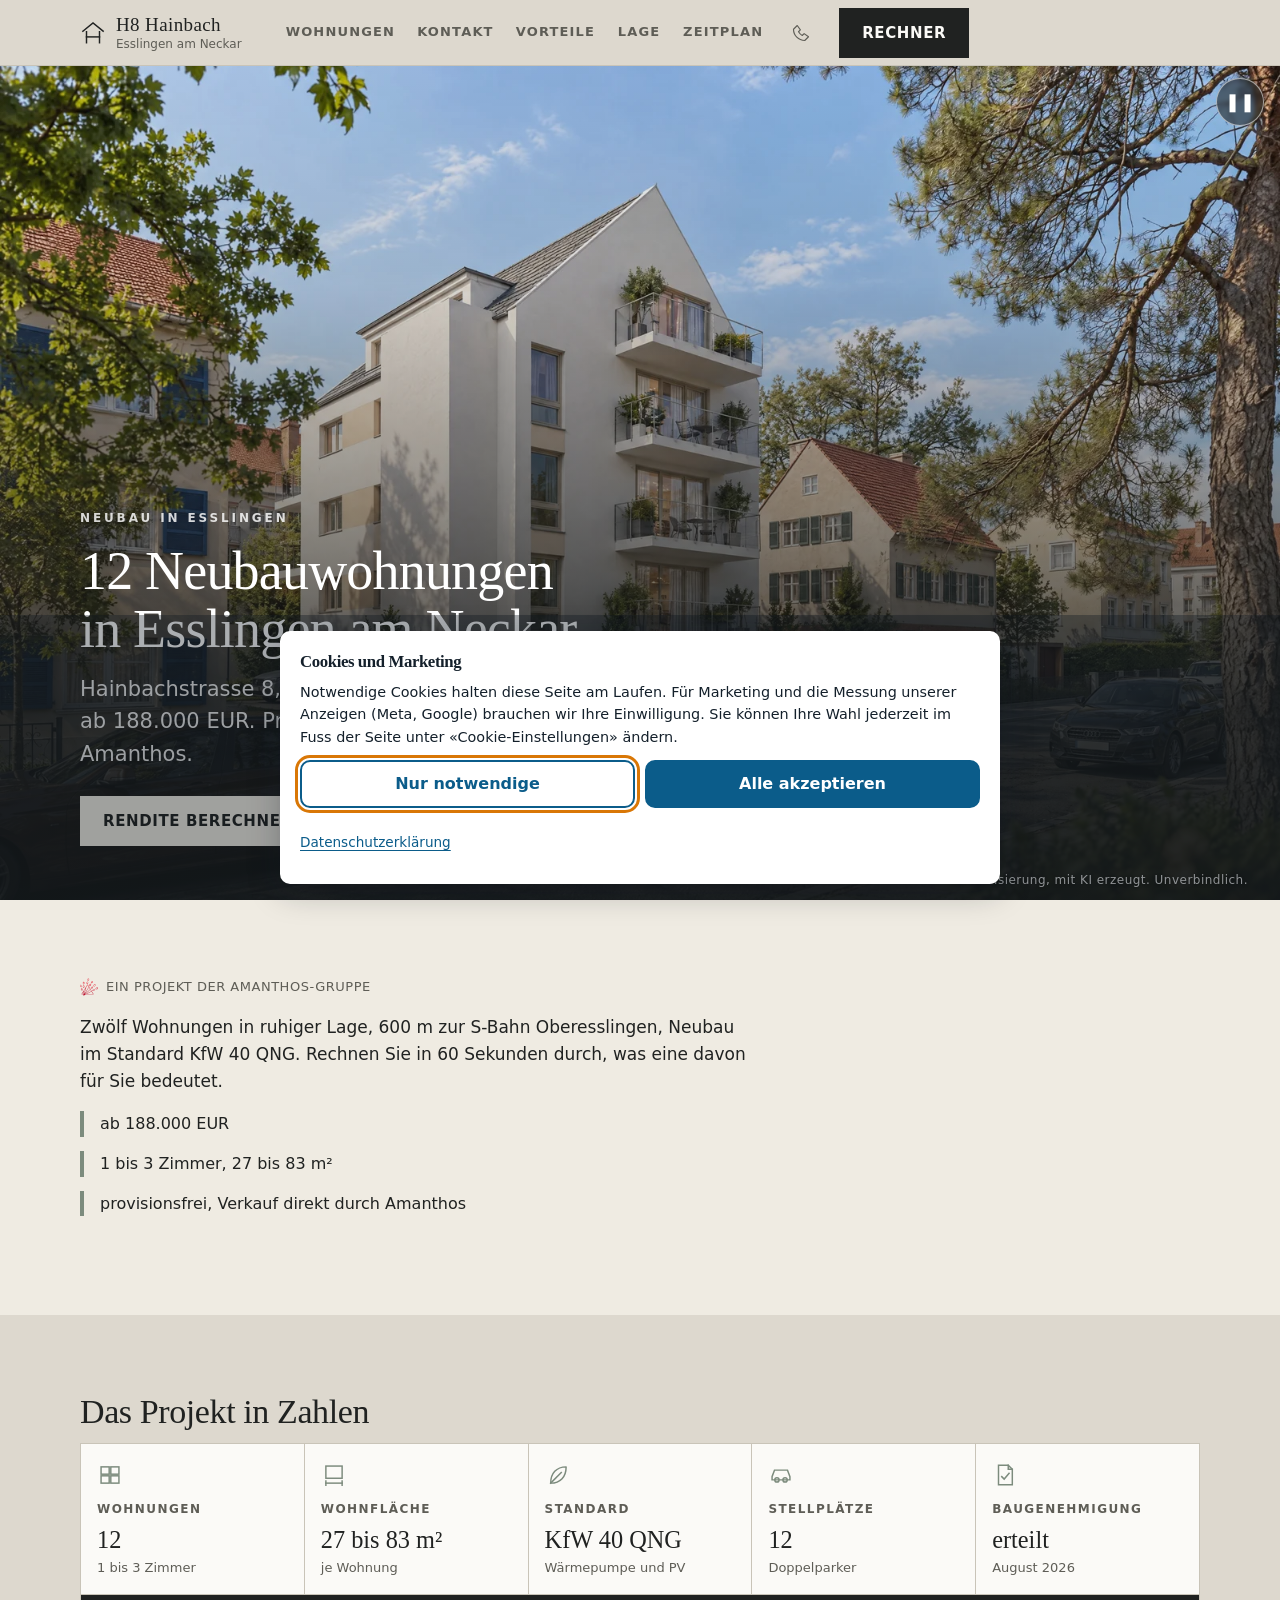
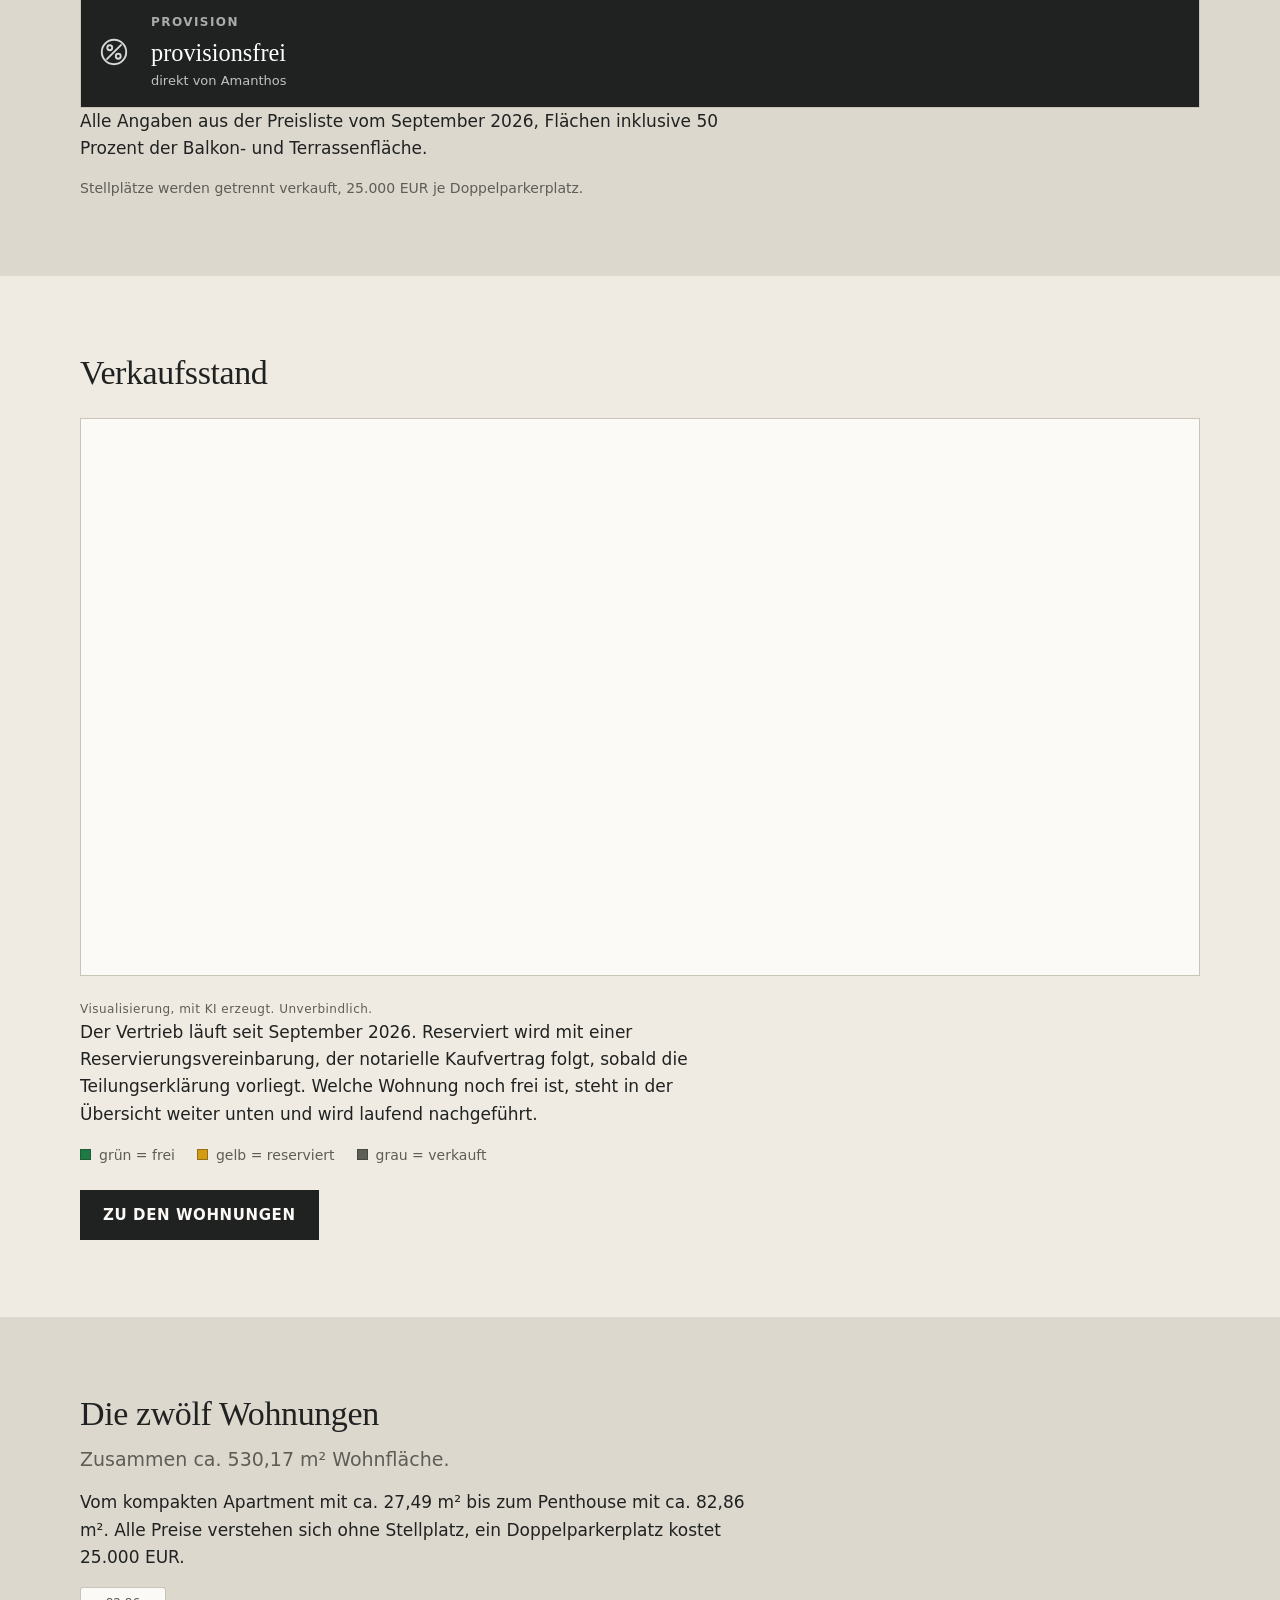
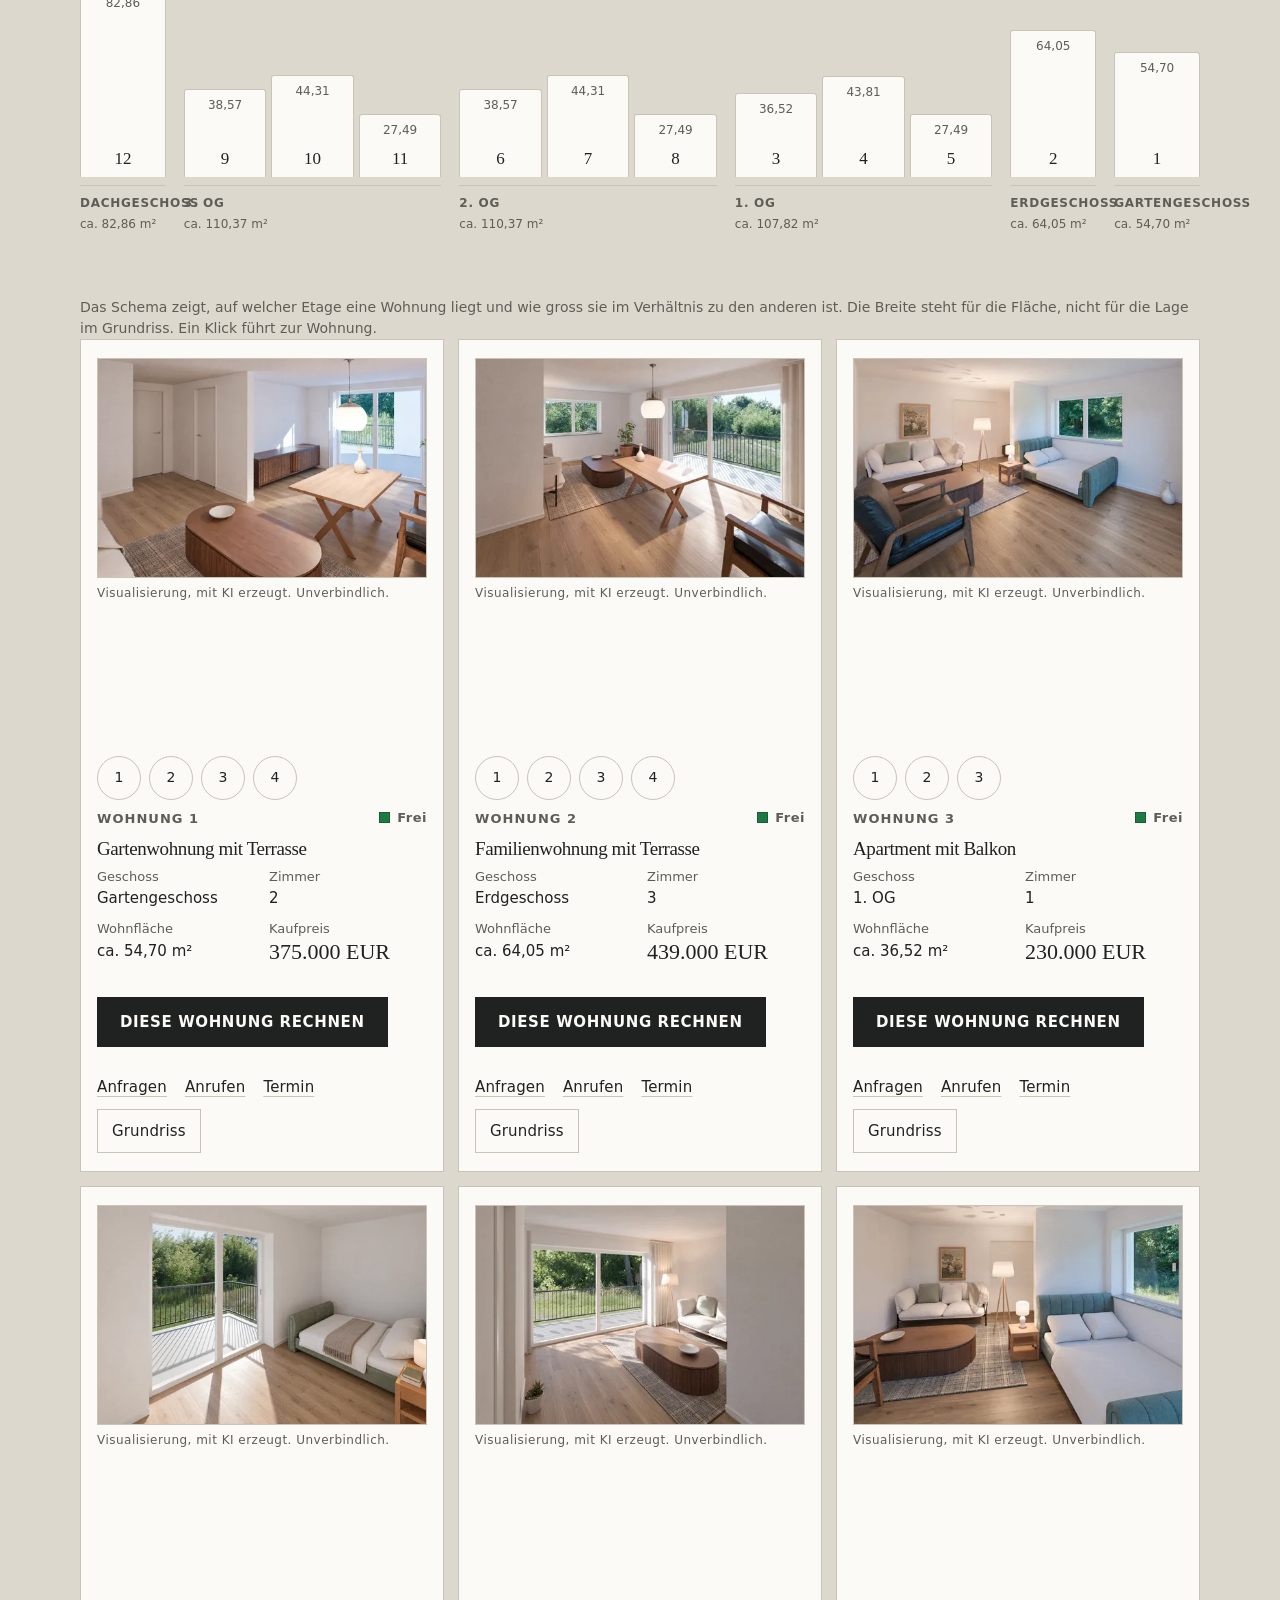
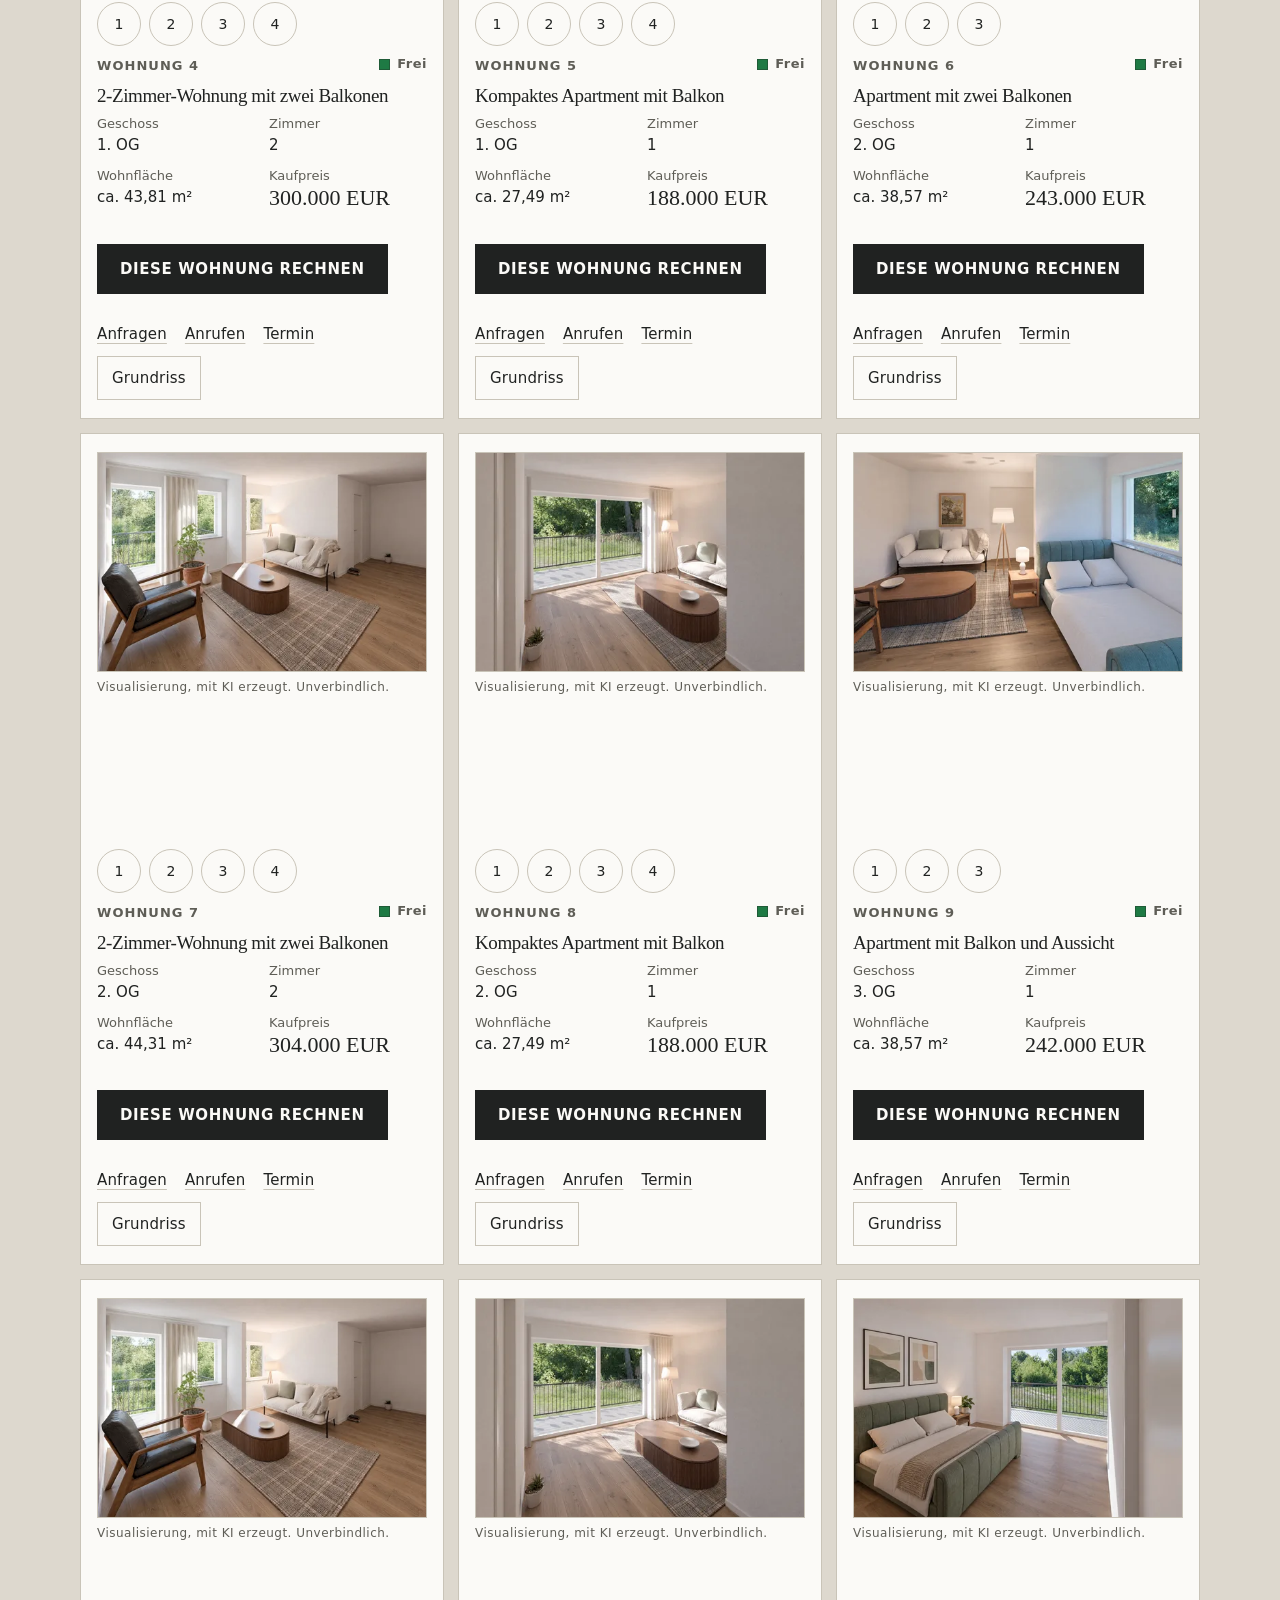
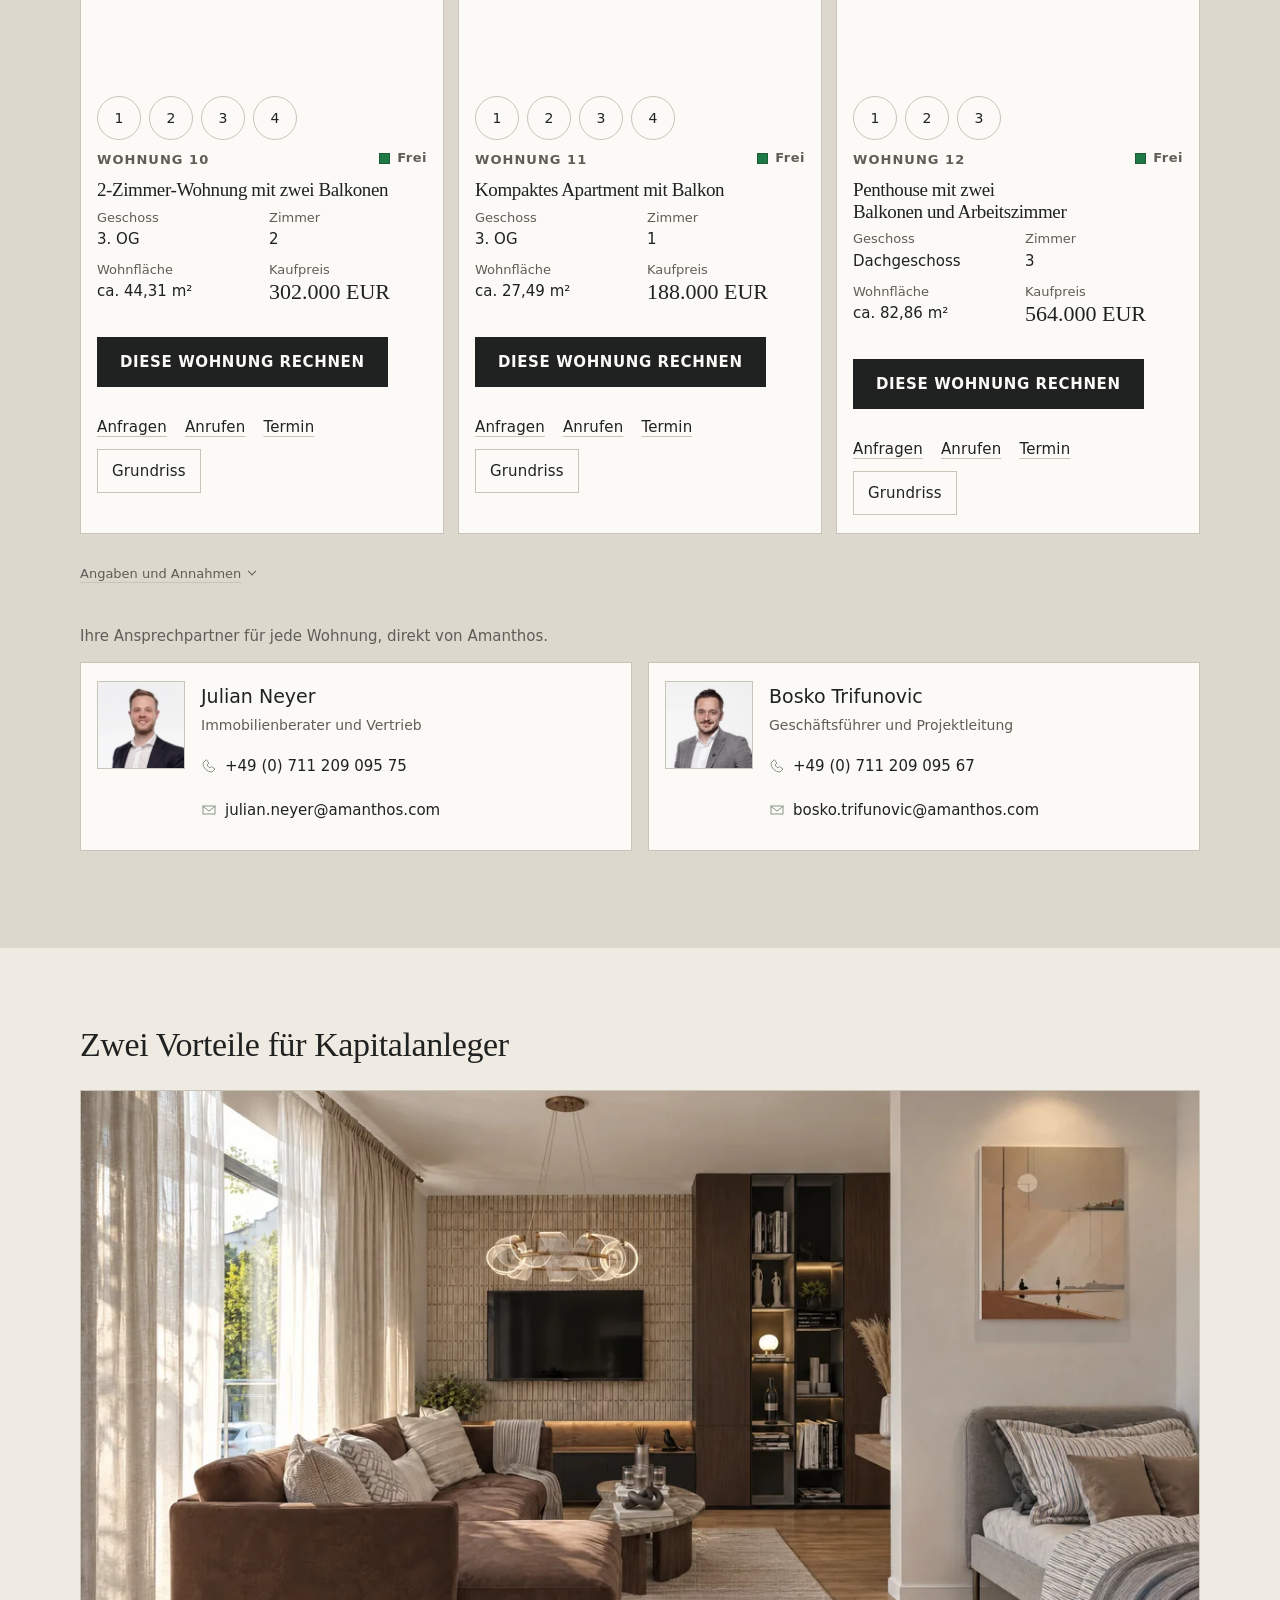
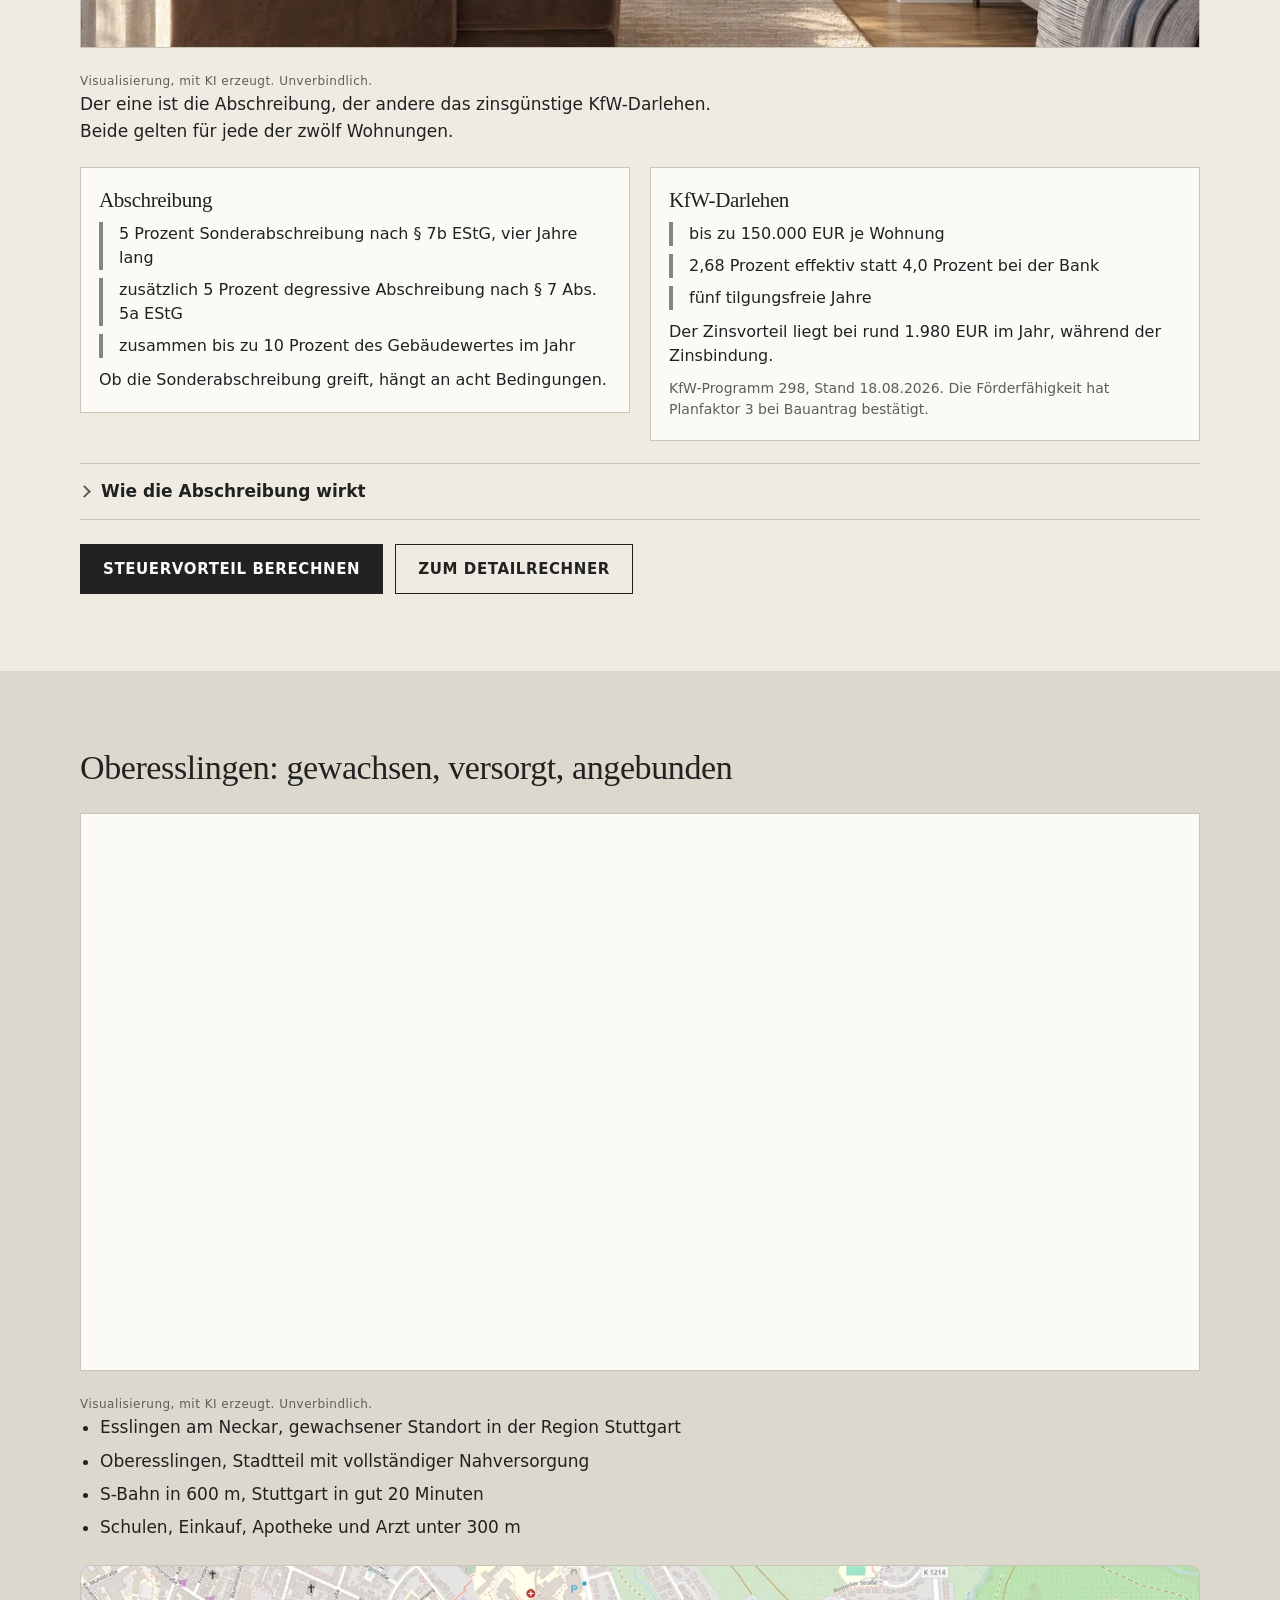
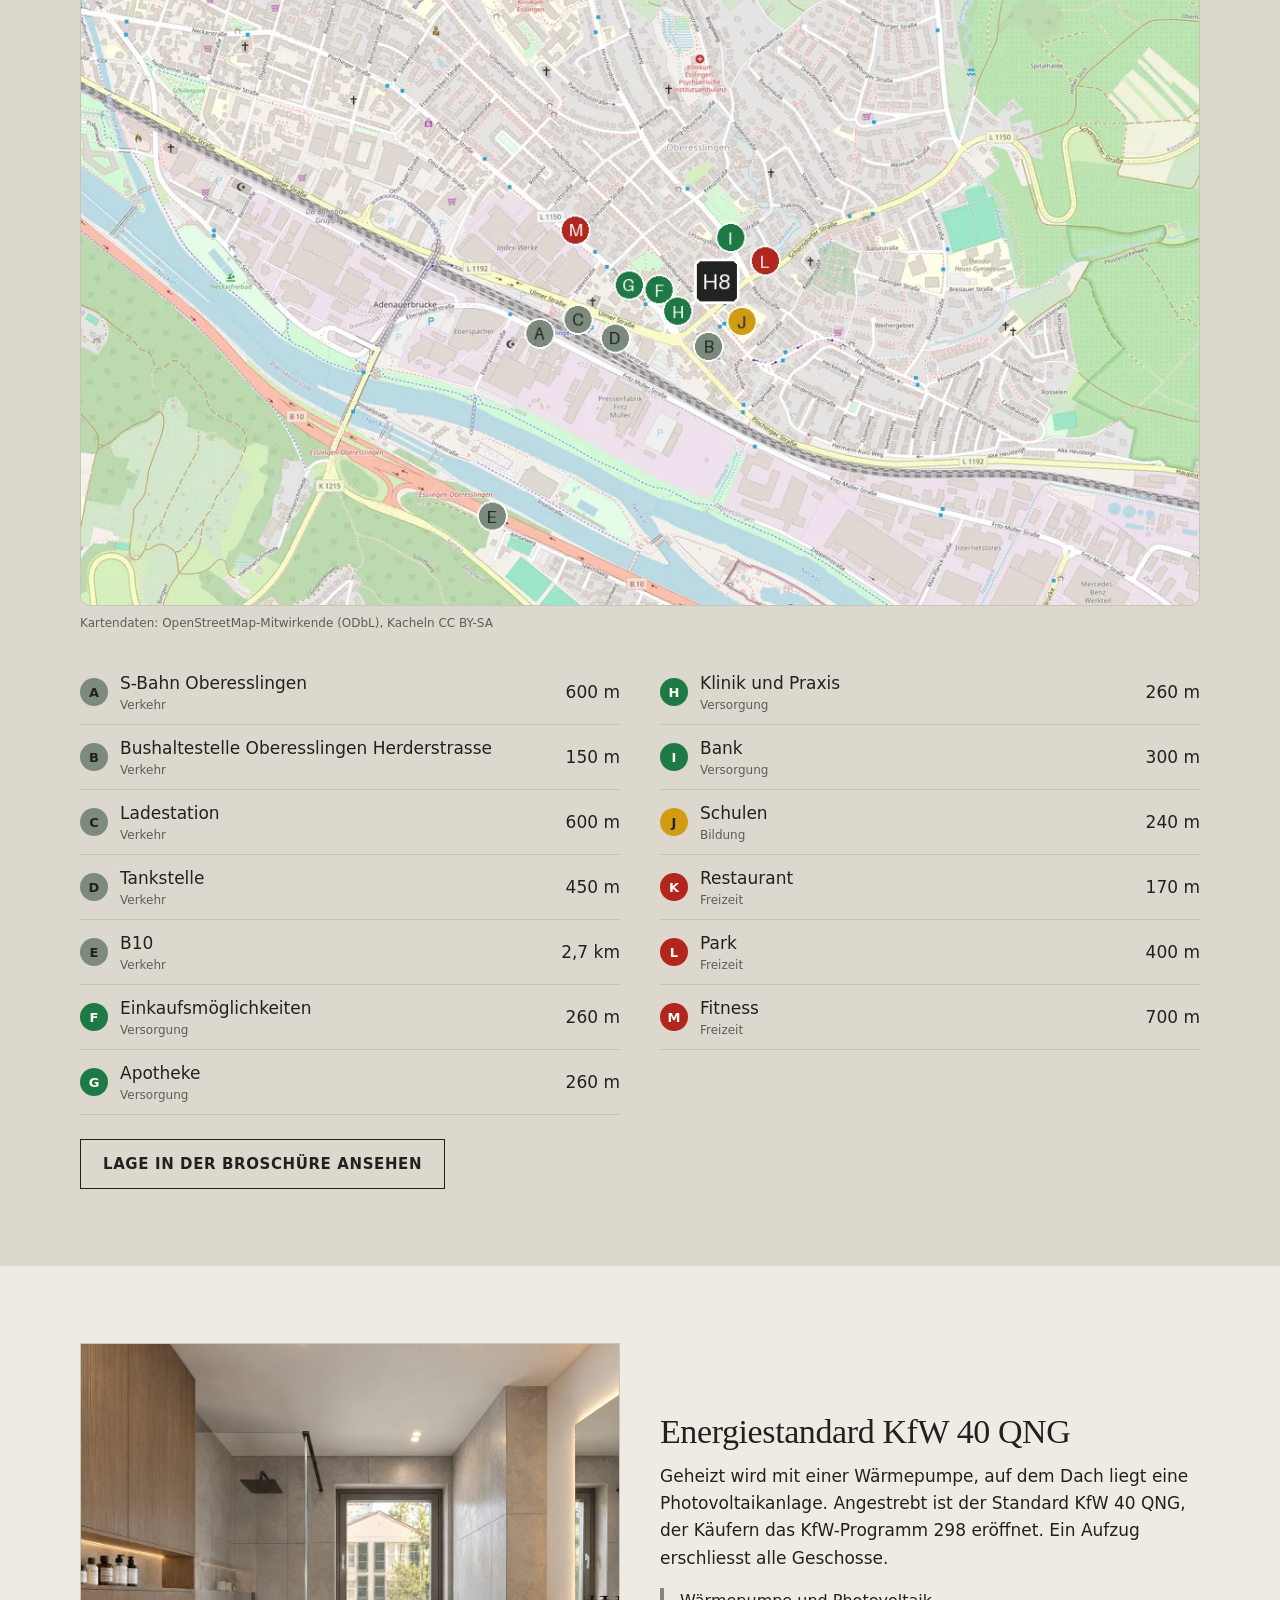
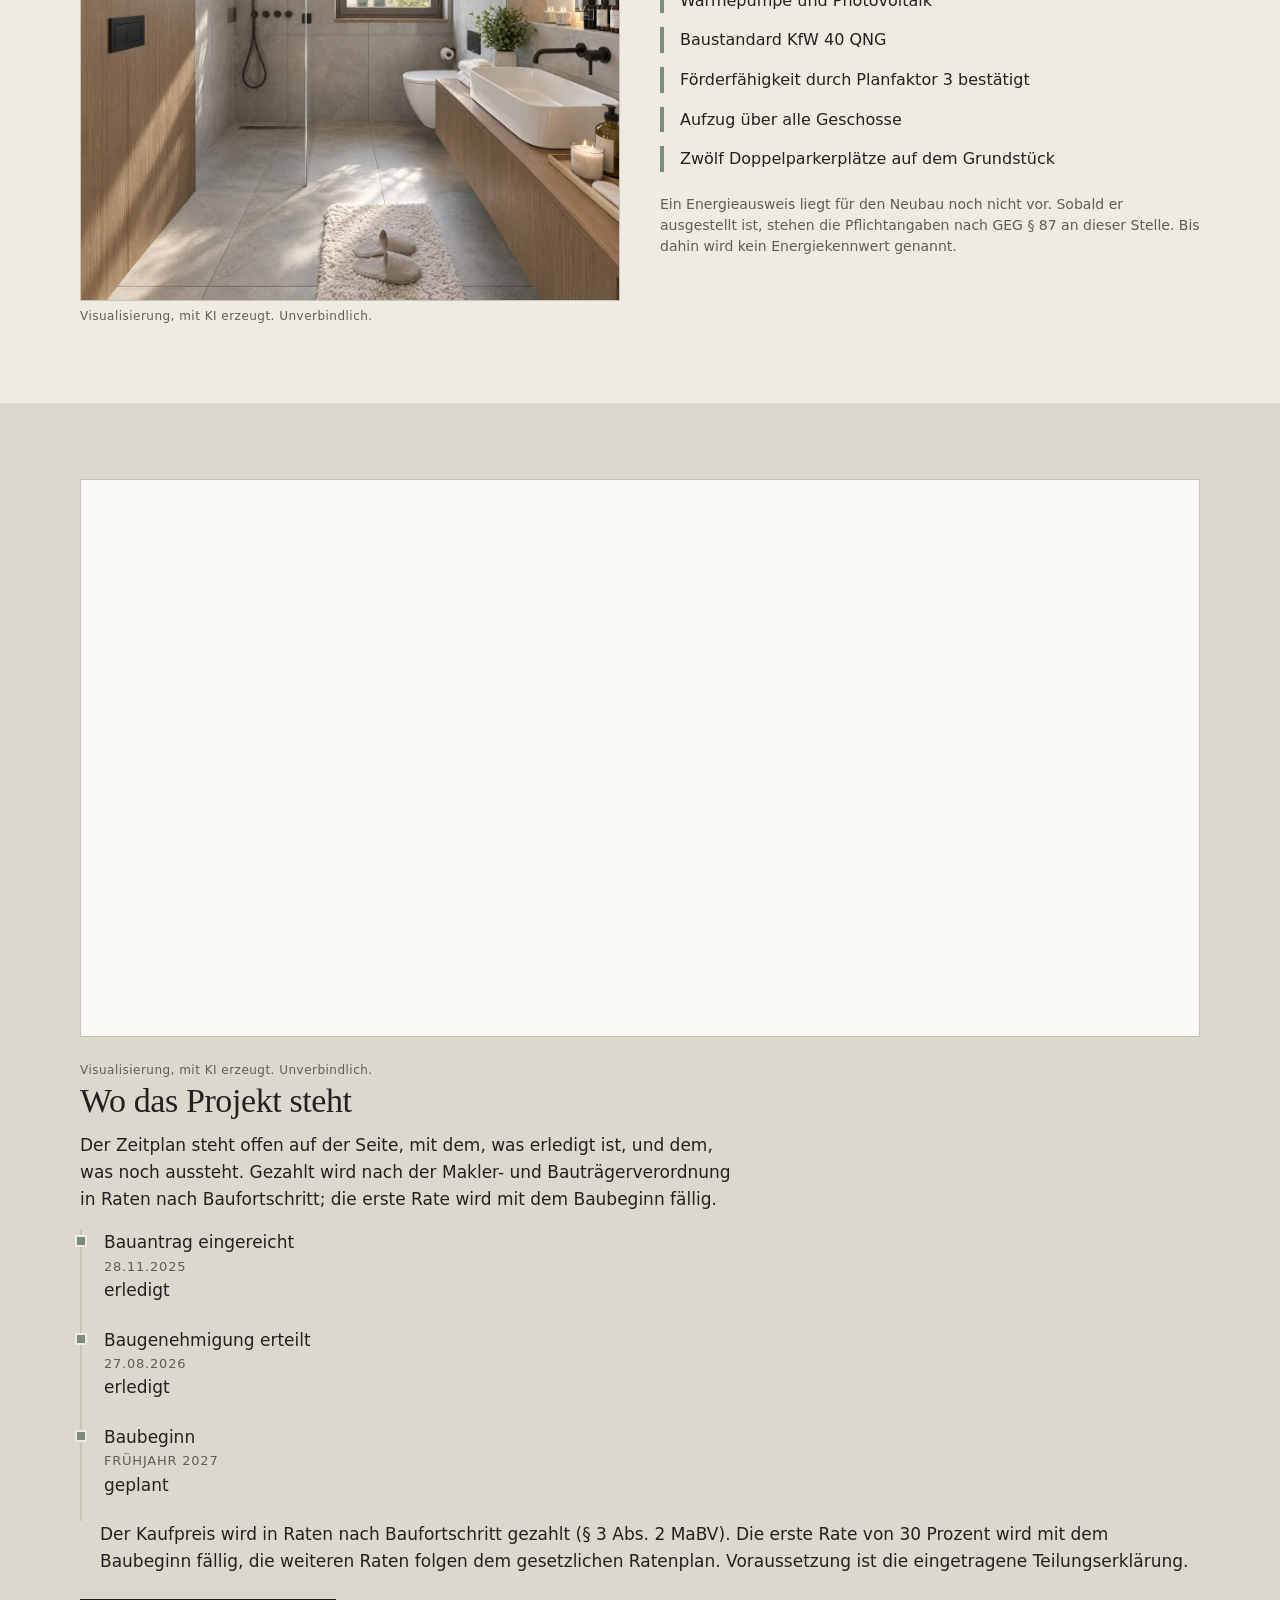
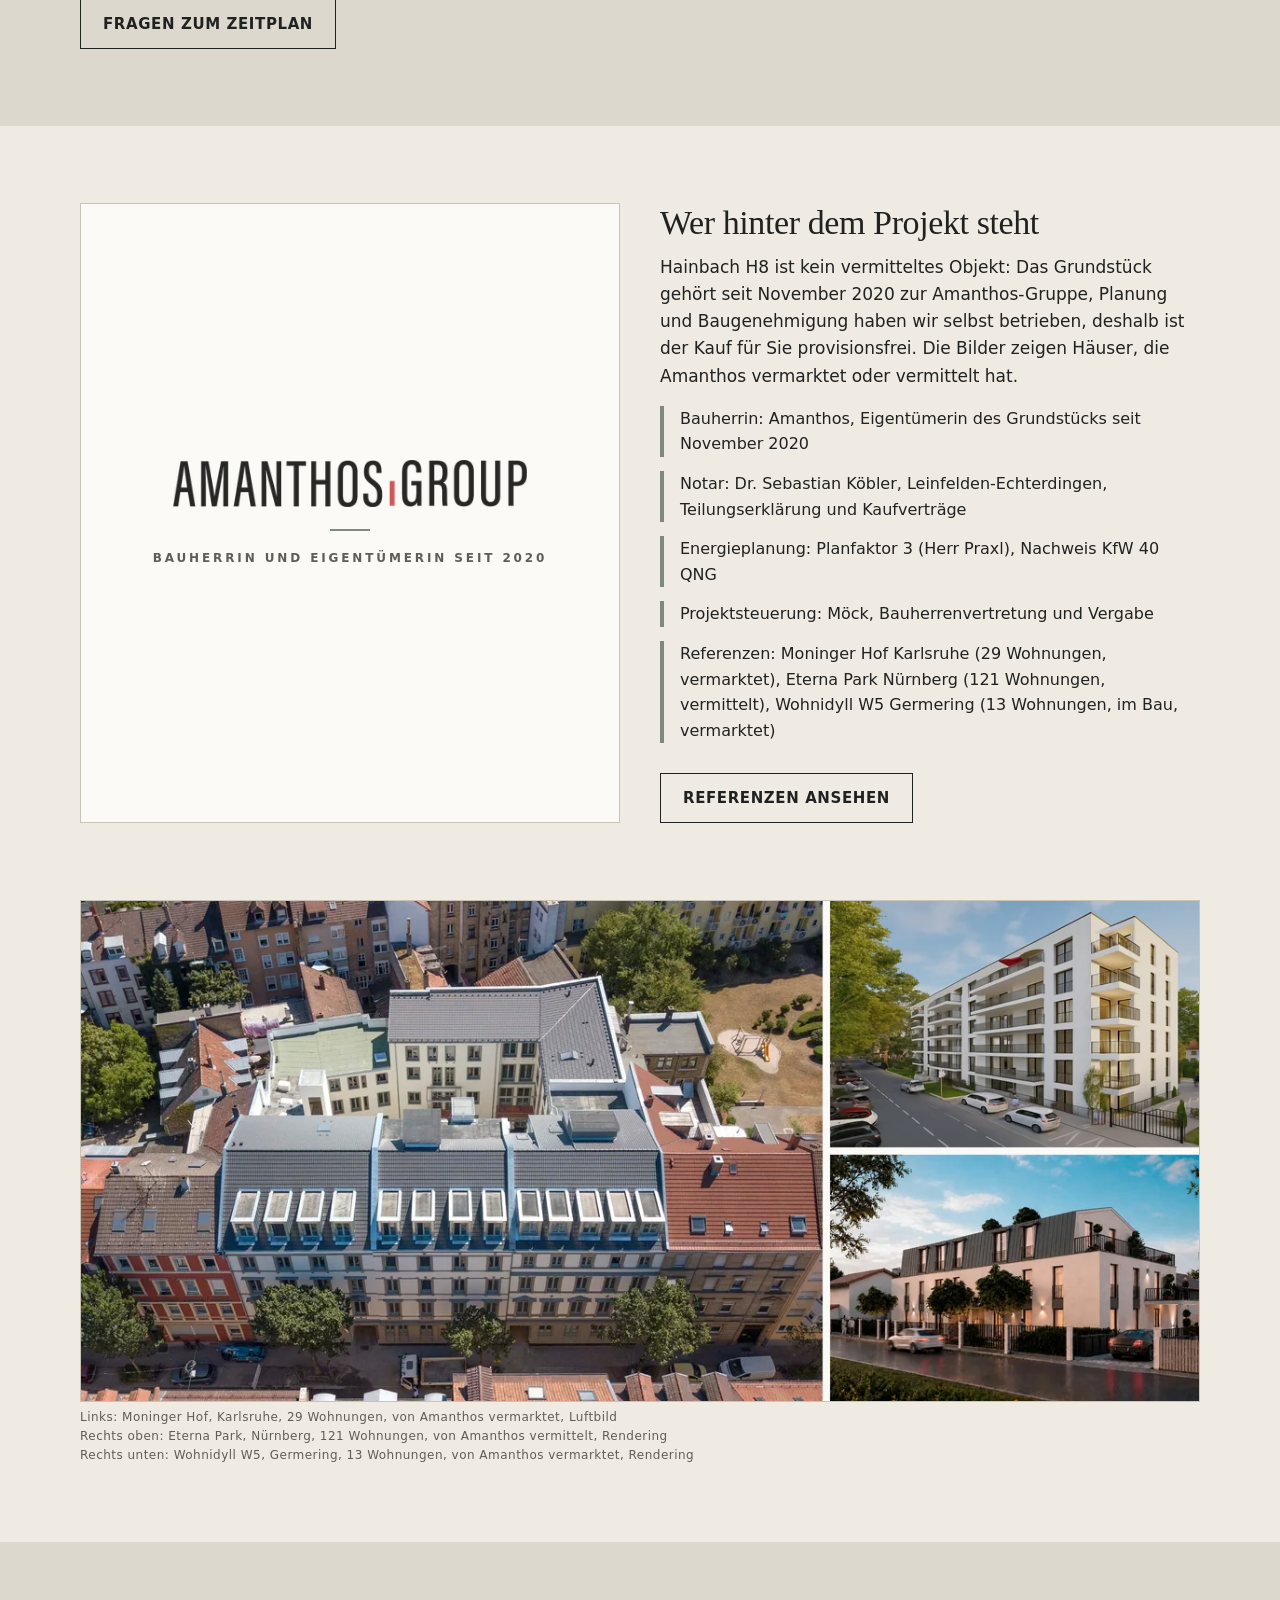
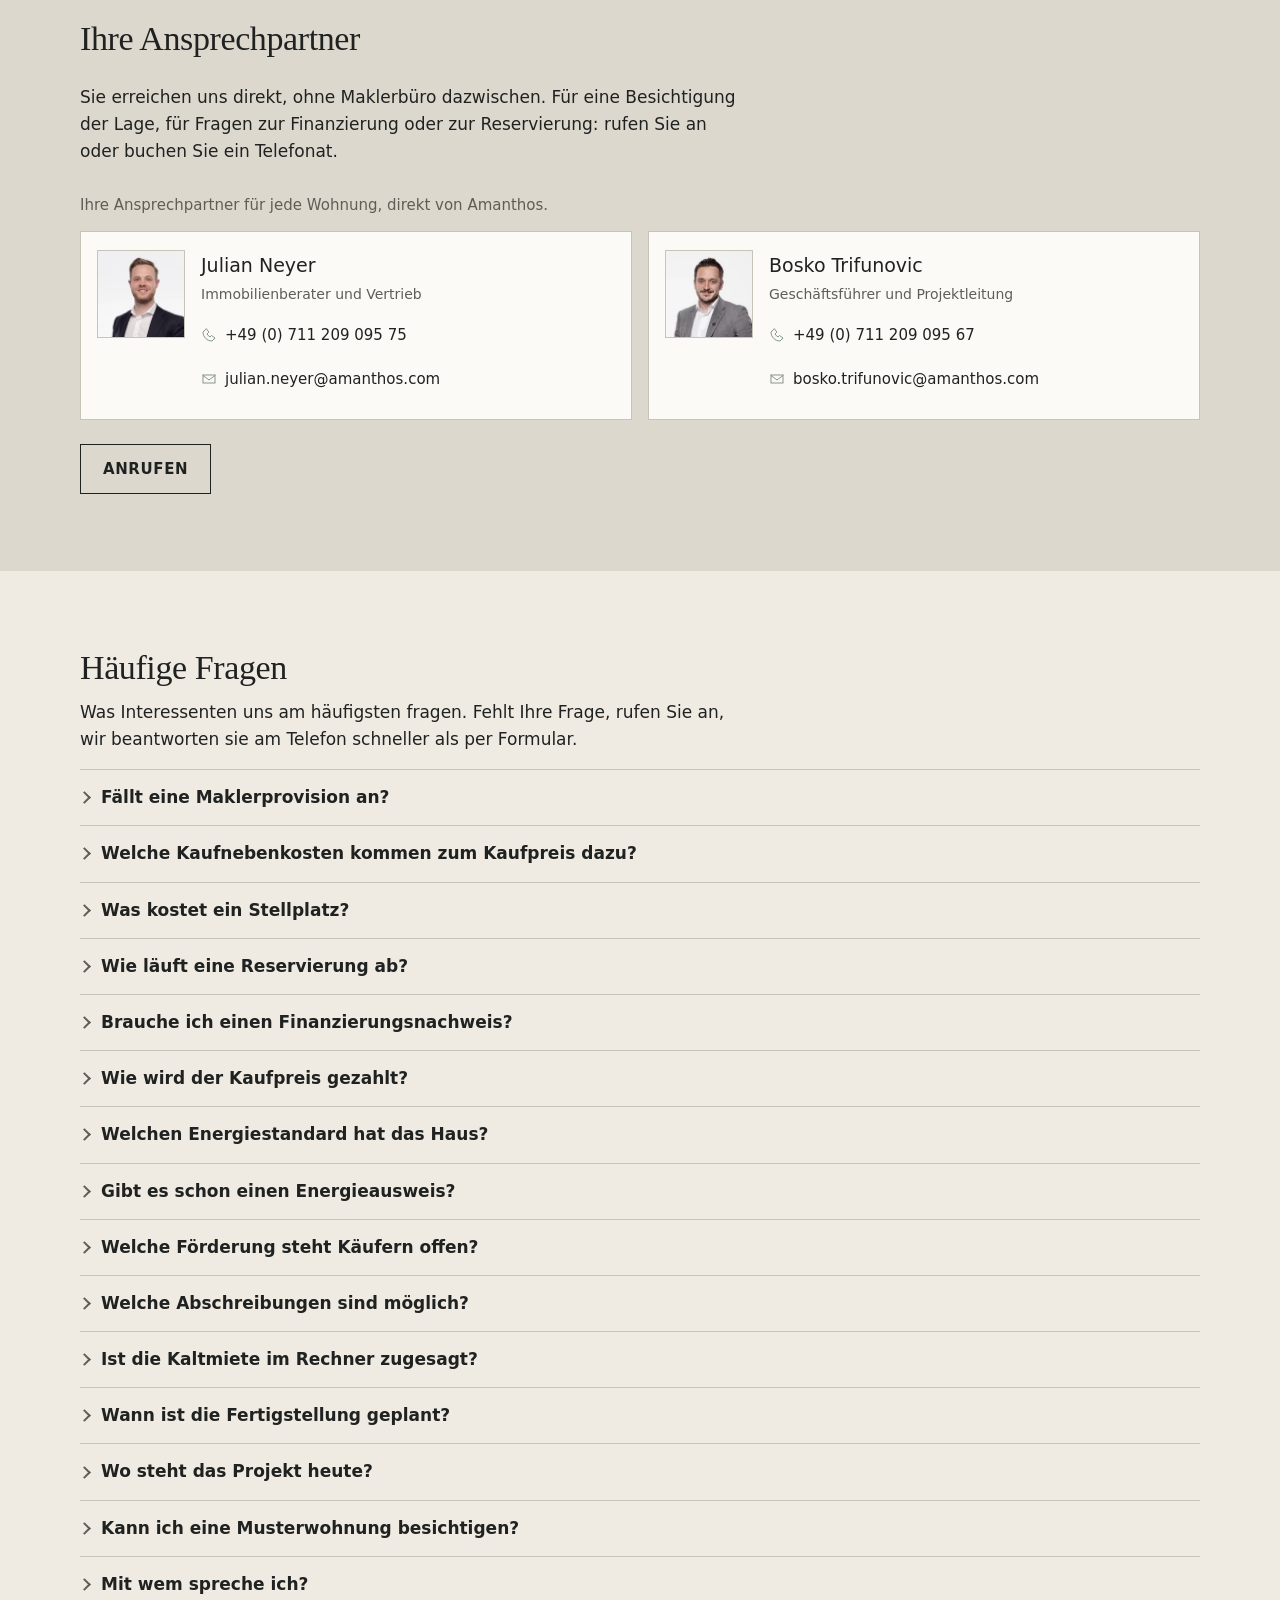
==== index.html @ 7d6360fd "chore: publish site build, calculator figures named for what they are" ====
<!doctype html>
<html lang="de">
<head>
<meta charset="utf-8">
<meta name="viewport" content="width=device-width, initial-scale=1">
<meta http-equiv="Content-Security-Policy" content="default-src 'self'; base-uri 'self'; object-src 'none'; form-action 'self'; script-src 'self' https://www.googletagmanager.com https://www.googleadservices.com https://googleads.g.doubleclick.net https://www.gstatic.com https://connect.facebook.net https://challenges.cloudflare.com https://app.cal.com https://cdnjs.cloudflare.com; style-src 'self' 'unsafe-inline'; img-src 'self' data: https://www.facebook.com https://www.googletagmanager.com https://www.google.com https://www.google.de https://www.google.ch https://www.googleadservices.com https://googleads.g.doubleclick.net https://ad.doubleclick.net https://www.google-analytics.com https://*.analytics.google.com; font-src 'self'; connect-src 'self' https://amanthos-conversion-relay.onrender.com https://www.google-analytics.com https://analytics.google.com https://*.analytics.google.com https://stats.g.doubleclick.net https://www.googletagmanager.com https://www.google.com https://www.google.de https://www.google.ch https://www.googleadservices.com https://googleads.g.doubleclick.net https://ad.doubleclick.net https://connect.facebook.net https://www.facebook.com https://graph.facebook.com https://challenges.cloudflare.com https://app.cal.com; frame-src https://challenges.cloudflare.com https://app.cal.com https://td.doubleclick.net https://googleads.g.doubleclick.net">
<meta name="referrer" content="strict-origin-when-cross-origin">
<title>H8 Wohnen am Hainbach in Esslingen | 12 Neubauwohnungen</title>
<meta name="description" content="Hainbachstrasse 8, Esslingen: zwoelf Wohnungen von 27 bis 83 m2, KfW 40 QNG, ab 188.000 EUR. Provisionsfrei direkt von Amanthos.">
<link rel="canonical" href="https://hainbach-h8.de/">
<meta name="theme-color" content="#efebe2">
<meta property="og:type" content="website">
<meta property="og:locale" content="de_DE">
<meta property="og:site_name" content="H8 Wohnen am Hainbach">
<meta property="og:title" content="H8 Wohnen am Hainbach in Esslingen | 12 Neubauwohnungen">
<meta property="og:description" content="Hainbachstrasse 8, Esslingen: zwoelf Wohnungen von 27 bis 83 m2, KfW 40 QNG, ab 188.000 EUR. Provisionsfrei direkt von Amanthos.">
<meta property="og:url" content="https://hainbach-h8.de/">
<meta property="og:image" content="https://hainbach-h8.de/bilder/aussen-01-strassenansicht-2000.webp">
<meta property="og:image:alt" content="Strassenansicht des Neubaus Hainbachstrasse 8 in Esslingen am Neckar">
<meta name="twitter:card" content="summary_large_image">
<link rel="icon" href="/favicon.svg" type="image/svg+xml">
<link rel="apple-touch-icon" href="/favicon.svg">
<link rel="stylesheet" href="/stil.7f1b56e8.css">
<link rel="stylesheet" href="/einwilligung.9a00bb95.css">
<link rel="stylesheet" href="/formular.dc992d23.css">
<link rel="stylesheet" href="/wohnungsrechner.1891209b.css">
<link rel="stylesheet" href="/kopf.30e96bee.css">
<link rel="stylesheet" href="/vorteile.3528e7c7.css">
<link rel="stylesheet" href="/lage.1dfba3ab.css">
<link rel="stylesheet" href="/wohnungen.32c2edca.css">
<link rel="stylesheet" href="/ansprechpartner.8d68c454.css">
<link rel="stylesheet" href="/held.d1fd6ca0.css">
<script type="application/ld+json">{"@context":"https://schema.org","@graph":[{"@type":"Residence","@id":"https://hainbach-h8.de/#residence","name":"H8 Wohnen am Hainbach","url":"https://hainbach-h8.de/","address":{"@type":"PostalAddress","streetAddress":"Hainbachstrasse 8","postalCode":"73730","addressLocality":"Esslingen am Neckar","addressRegion":"Baden-Wuerttemberg","addressCountry":"DE"},"numberOfAccommodationUnits":12,"floorSize":{"@type":"QuantitativeValue","minValue":27.49,"maxValue":82.86,"unitCode":"MTK"}},{"@type":"AggregateOffer","@id":"https://hainbach-h8.de/#angebot","itemOffered":{"@id":"https://hainbach-h8.de/#residence"},"url":"https://hainbach-h8.de/#wohnungen","priceCurrency":"EUR","lowPrice":188000.0,"highPrice":564000.0,"offerCount":12,"availability":"https://schema.org/InStock","businessFunction":"https://purl.org/goodrelations/v1#Sell"}]}</script>

<script src="/js/am-kontrakt.8ceaafb9.js" defer></script>
<script src="/js/wohnungsrechner.af8e59f4.js" defer></script>
<script src="/js/einwilligung.f3e9ad29.js" defer></script>
<script src="/js/messkette.aa6f1af1.js" defer></script>
<script src="/js/formular.0a93d869.js" defer></script>
<script src="/js/feinschliff.9d4146b0.js" defer></script>
<script src="/js/held.30713790.js" defer></script>
<script src="/js/termin.a87a85f6.js" defer></script>
<script src="/js/bildschau.0e256007.js" defer></script>
<script src="https://challenges.cloudflare.com/turnstile/v0/api.js?render=explicit" defer></script>

</head>
<body>
<svg class="am-zeichen-set" aria-hidden="true" focusable="false" width="0" height="0">
  <defs>
    <g id="am-zeichen-strich" fill="none" stroke="currentColor" stroke-width="1.8"
       stroke-linecap="square" stroke-linejoin="miter"></g>
  </defs>

  <symbol id="am-zeichen-wohnungen" viewBox="0 0 32 32" fill="none" stroke="currentColor"
          stroke-width="1.8" stroke-linecap="square">
    <rect x="5" y="6" width="10" height="9"/><rect x="17" y="6" width="10" height="9"/>
    <rect x="5" y="17" width="10" height="9"/><rect x="17" y="17" width="10" height="9"/>
  </symbol>

  <symbol id="am-zeichen-flaeche" viewBox="0 0 32 32" fill="none" stroke="currentColor"
          stroke-width="1.8" stroke-linecap="square">
    <rect x="6" y="5" width="20" height="15"/>
    <path d="M6 26 H26"/><path d="M6 23.5 V28.5"/><path d="M26 23.5 V28.5"/>
  </symbol>

  <symbol id="am-zeichen-energie" viewBox="0 0 32 32" fill="none" stroke="currentColor"
          stroke-width="1.8" stroke-linecap="square" stroke-linejoin="round">
    <path d="M26 6 C26 18 19 26 7 26 C7 14 14 6 26 6 Z"/>
    <path d="M7 26 L20 13"/>
  </symbol>

  <symbol id="am-zeichen-stellplatz" viewBox="0 0 32 32" fill="none" stroke="currentColor"
          stroke-width="1.8" stroke-linecap="square">
    <path d="M5 18 L8 10 H24 L27 18 V22 H5 Z"/>
    <circle cx="11" cy="22" r="2.6"/><circle cx="21" cy="22" r="2.6"/>
  </symbol>

  <symbol id="am-zeichen-genehmigung" viewBox="0 0 32 32" fill="none" stroke="currentColor"
          stroke-width="1.8" stroke-linecap="square" stroke-linejoin="miter">
    <path d="M8 4 H20 L25 9 V28 H8 Z"/><path d="M20 4 V9 H25"/>
    <path d="M12 18 L15 21 L21 14"/>
  </symbol>

  <symbol id="am-zeichen-termin" viewBox="0 0 32 32" fill="none" stroke="currentColor"
          stroke-width="1.8" stroke-linecap="square" stroke-linejoin="miter">
    <path d="M5 8 H27 V27 H5 Z"/><path d="M5 14 H27"/>
    <path d="M11 4 V9"/><path d="M21 4 V9"/>
    <path d="M12 20 L15 23 L21 17"/>
  </symbol>

  <symbol id="am-zeichen-provision" viewBox="0 0 32 32" fill="none" stroke="currentColor"
          stroke-width="1.8" stroke-linecap="square">
    <circle cx="16" cy="16" r="11.5"/><path d="M22.5 9.5 L9.5 22.5"/>
    <circle cx="12" cy="12" r="2.3"/><circle cx="20" cy="20" r="2.3"/>
  </symbol>

  <symbol id="am-zeichen-telefon" viewBox="0 0 32 32" fill="none" stroke="currentColor"
          stroke-width="1.8" stroke-linecap="square" stroke-linejoin="round">
    <path d="M10 4 L4 10 C4 20 12 28 22 28 L28 22 L21 17 L18 20 C15.5 18.5 13.5 16.5 12 14 L15 11 Z"/>
  </symbol>

  <symbol id="am-zeichen-mail" viewBox="0 0 32 32" fill="none" stroke="currentColor"
          stroke-width="1.8" stroke-linecap="square" stroke-linejoin="miter">
    <rect x="4" y="8" width="24" height="16"/><path d="M4 9 L16 18 L28 9"/>
  </symbol>
</svg>

<a class="h8-sprung" href="#inhalt">Zum Inhalt springen</a>
<header class="h8-kopf" data-amn-leiste>
  <div data-amn-innen>
    <a data-amn-marke href="/"><svg class="h8-marke__zeichen" viewBox="0 0 32 32" fill="none" stroke="currentColor"
     stroke-width="1.8" stroke-linecap="square" aria-hidden="true" focusable="false">
  <path d="M3.5 13.8 L16 3.6 L28.5 13.8"/>
  <path d="M8 14.4 V28"/>
  <path d="M24 14.4 V28"/>
  <path d="M8 20.8 H24"/>
</svg>
<span data-amn-markentext><span
      class="h8-marke__wort">H8 Hainbach</span><span data-amn-ort>Esslingen am Neckar</span></span></a>
    <div data-amn-zeile>
      <a data-amn-anruf href="tel:+4971120909575"
         aria-label="ANRUFEN +49 (0) 711 209 095 75">
        <svg data-amn-zeichen aria-hidden="true" focusable="false"><use href="#am-zeichen-telefon"></use></svg>
      </a>
      <nav data-amn-nav aria-label="Hauptnavigation">
        <ul data-amn-liste>
          <li><a class="h8-kopf__ziel" data-amn-ziel href="/#wohnungen">Wohnungen</a></li>
          <li><a class="h8-kopf__ziel" data-amn-ziel href="/#kontakt">Kontakt</a></li>
          <li><a class="h8-kopf__ziel" data-amn-ziel href="/#vorteile">Vorteile</a></li>
          <li><a class="h8-kopf__ziel" data-amn-ziel href="/#lage">Lage</a></li>
          <li><a class="h8-kopf__ziel" data-amn-ziel href="/#zeitplan">Zeitplan</a></li>
          
        </ul>
      </nav>
    </div>
    <a class="h8-knopf h8-knopf--primaer" data-amn-knopf href="/rechner/">RECHNER</a>
  </div>
</header>

<main id="inhalt" class="h8-inhalt">
<main class="einseiter">

  <section class="h8-hero" id="start">
    <img class="h8-hero__bild" src="/bilder/aussen-01-strassenansicht-1600.webp" srcset="/bilder/aussen-01-strassenansicht-800.webp 800w, /bilder/aussen-01-strassenansicht-1200.webp 1200w, /bilder/aussen-01-strassenansicht-1600.webp 1600w" sizes="100vw" alt="Strassenansicht, Balkonseite" width="2000" height="1461" fetchpriority="high" decoding="async" data-amb-bild="/bilder/aussen-01-strassenansicht-1600.webp /bilder/aussen-01-strassenansicht-1200.webp Strassenansicht, Balkonseite&#10;/bilder/innen-03-wohnen-kueche-offen-2400.webp /bilder/innen-03-wohnen-kueche-offen-1200.webp Wohnen mit offener Küche&#10;/bilder/innen-04-wohnen-gross-2400.webp /bilder/innen-04-wohnen-gross-1200.webp Grosser Wohnraum&#10;/bilder/aussen-02-strassenansicht-2400.webp /bilder/aussen-02-strassenansicht-1200.webp Strassenansicht mit Giebel und Dachgeschoss&#10;">
    <div class="h8-hero__schleier" aria-hidden="true"></div>
    <div class="h8-hero__innen">
      <p class="h8-obertitel h8-hero__vorzeile">Neubau in Esslingen</p>
      <h1 class="h8-hero__titel">12 Neubauwohnungen in Esslingen am Neckar</h1>
      <p class="h8-hero__unterzeile">Hainbachstrasse 8, Esslingen. 27 bis 83 m², KfW 40 QNG, ab 188.000 EUR. Provisionsfrei, Verkauf direkt durch Amanthos.</p>
      <p class="h8-knopfreihe"><a class="h8-knopf h8-knopf--primaer" href="/rechner/">RENDITE BERECHNEN</a><a class="h8-knopf" href="#broschuere" data-am-gate>BROSCHÜRE ANFORDERN</a></p>
    </div>
    <p class="amb-bildhinweis">Visualisierung, mit KI erzeugt. Unverbindlich.</p>
  </section>


  <section class="h8-abschnitt" id="ueberblick">
    <p class="h8-haus"><img class="h8-haus__zeichen" src="/amanthos-logo.svg" alt="" width="18" height="18" loading="lazy" decoding="async"><span>Ein Projekt der Amanthos-Gruppe</span></p>
    <p class="h8-hero__text h8-fliesstext" data-am-einblenden>Zwölf Wohnungen in ruhiger Lage, 600 m zur S-Bahn Oberesslingen, Neubau im Standard KfW 40 QNG. Rechnen Sie in 60 Sekunden durch, was eine davon für Sie bedeutet.</p>
    <ul class="h8-liste h8-liste--merkmale" data-am-einblenden>
      <li>ab 188.000 EUR</li>
      <li>1 bis 3 Zimmer, 27 bis 83 m²</li>
      <li>provisionsfrei, Verkauf direkt durch Amanthos</li>
    </ul>
  </section>

  <div class="h8-band">
    <section class="h8-abschnitt">
      <h2 class="h8-abschnitt__titel" id="kennzahlen" data-am-einblenden>Das Projekt in Zahlen</h2>
      <ul class="h8-kennzahlen" data-am-einblenden>
  <li class="h8-kennzahl"><a class="h8-kennzahl__ziel" href="#wohnungen"><svg class="h8-kennzahl__zeichen" aria-hidden="true" focusable="false"><use href="#am-zeichen-wohnungen"></use></svg><span class="h8-kennzahl__name">Wohnungen</span><span class="h8-kennzahl__wert">12</span><span class="h8-kennzahl__zusatz">1 bis 3 Zimmer</span></a></li>
<li class="h8-kennzahl"><a class="h8-kennzahl__ziel" href="#wohnungen"><svg class="h8-kennzahl__zeichen" aria-hidden="true" focusable="false"><use href="#am-zeichen-flaeche"></use></svg><span class="h8-kennzahl__name">Wohnfläche</span><span class="h8-kennzahl__wert">27 bis 83 m²</span><span class="h8-kennzahl__zusatz">je Wohnung</span></a></li>
<li class="h8-kennzahl"><a class="h8-kennzahl__ziel" href="#energie"><svg class="h8-kennzahl__zeichen" aria-hidden="true" focusable="false"><use href="#am-zeichen-energie"></use></svg><span class="h8-kennzahl__name">Standard</span><span class="h8-kennzahl__wert">KfW 40 QNG</span><span class="h8-kennzahl__zusatz">Wärmepumpe und PV</span></a></li>
<li class="h8-kennzahl"><a class="h8-kennzahl__ziel" href="#energie"><svg class="h8-kennzahl__zeichen" aria-hidden="true" focusable="false"><use href="#am-zeichen-stellplatz"></use></svg><span class="h8-kennzahl__name">Stellplätze</span><span class="h8-kennzahl__wert">12</span><span class="h8-kennzahl__zusatz">Doppelparker</span></a></li>
<li class="h8-kennzahl"><a class="h8-kennzahl__ziel" href="#zeitplan"><svg class="h8-kennzahl__zeichen" aria-hidden="true" focusable="false"><use href="#am-zeichen-genehmigung"></use></svg><span class="h8-kennzahl__name">Baugenehmigung</span><span class="h8-kennzahl__wert">erteilt</span><span class="h8-kennzahl__zusatz">August 2026</span></a></li>
<li class="h8-kennzahl h8-kennzahl--stark"><a class="h8-kennzahl__ziel" href="#vertrauen"><svg class="h8-kennzahl__zeichen" aria-hidden="true" focusable="false"><use href="#am-zeichen-provision"></use></svg><span class="h8-kennzahl__name">Provision</span><span class="h8-kennzahl__wert">provisionsfrei</span><span class="h8-kennzahl__zusatz">direkt von Amanthos</span></a></li>
    </ul>
      <p class="h8-fliesstext">Alle Angaben aus der Preisliste vom September 2026, Flächen inklusive 50 Prozent der Balkon- und Terrassenfläche.</p>
      <p class="h8-fussnote">Stellplätze werden getrennt verkauft, 25.000 EUR je Doppelparkerplatz.</p>
    </section>
  </div>

  <section class="h8-abschnitt verkaufsstand">
    <h2 class="h8-abschnitt__titel h8-abschnitt__titel--vorbild" id="verkaufsstand" data-am-einblenden>Verkaufsstand</h2>
    <img class="h8-bild" src="/bilder/innen-03-wohnen-kueche-offen-2400.webp" srcset="/bilder/innen-03-wohnen-kueche-offen-800.webp 800w, /bilder/innen-03-wohnen-kueche-offen-1200.webp 1200w, /bilder/innen-03-wohnen-kueche-offen-1600.webp 1600w, /bilder/innen-03-wohnen-kueche-offen-2400.webp 2400w" sizes="(max-width: 1180px) 92vw, 1100px" alt="Wohnen mit offener Küche" width="1600" height="1169" loading="lazy" decoding="async">
    <p class="h8-bildhinweis">Visualisierung, mit KI erzeugt. Unverbindlich.</p>
    <div class="h8-inhalt">
      <p class="h8-fliesstext">Der Vertrieb läuft seit September 2026. Reserviert wird mit einer Reservierungsvereinbarung, der notarielle Kaufvertrag folgt, sobald die Teilungserklärung vorliegt. Welche Wohnung noch frei ist, steht in der Übersicht weiter unten und wird laufend nachgeführt.</p>
      <ul class="h8-ampel">
        <li class="h8-ampel__eintrag" data-status="frei"><span class="h8-punkt" aria-hidden="true"></span>grün = frei</li>
        <li class="h8-ampel__eintrag" data-status="reserviert"><span class="h8-punkt" aria-hidden="true"></span>gelb = reserviert</li>
        <li class="h8-ampel__eintrag" data-status="verkauft"><span class="h8-punkt" aria-hidden="true"></span>grau = verkauft</li>
      </ul>
      <p class="h8-knopfreihe"><a class="h8-knopf h8-knopf--primaer" href="#wohnungen">ZU DEN WOHNUNGEN</a></p>
    </div>
  </section>

  <div class="h8-band">
  <section class="h8-abschnitt wohnungen">
    <h2 class="h8-abschnitt__titel" id="wohnungen" data-am-einblenden>Die zwölf Wohnungen</h2>
    <p class="h8-vorspann">Zusammen ca. 530,17 m² Wohnfläche.</p>
    <p class="h8-fliesstext">Vom kompakten Apartment mit ca. 27,49 m² bis zum Penthouse mit ca. 82,86 m². Alle Preise verstehen sich ohne Stellplatz, ein Doppelparkerplatz kostet 25.000 EUR.</p>
    <div class="h8-schema">
      <div class="h8-schema__gruppe" style="flex-grow: 1">
        <div class="h8-schema__saeulen">
          <a class="h8-schema__saeule" href="#wohnung-12" data-status="frei" style="height: 100.0%"><span class="h8-schema__mass">82,86</span><span class="h8-schema__nr">12</span><span class="h8-schema__lesehilfe">, Penthouse mit zwei Balkonen und Arbeitszimmer, ca. 82,86 m², Frei</span></a>
        </div>
        <p class="h8-schema__etage"><span class="h8-schema__name">Dachgeschoss</span><span class="h8-schema__kurz">DG</span><span class="h8-schema__flaeche">ca. 82,86 m²</span></p>
      </div>
      <div class="h8-schema__gruppe" style="flex-grow: 3">
        <div class="h8-schema__saeulen">
          <a class="h8-schema__saeule" href="#wohnung-9" data-status="frei" style="height: 46.5%"><span class="h8-schema__mass">38,57</span><span class="h8-schema__nr">9</span><span class="h8-schema__lesehilfe">, Apartment mit Balkon und Aussicht, ca. 38,57 m², Frei</span></a>
          <a class="h8-schema__saeule" href="#wohnung-10" data-status="frei" style="height: 53.5%"><span class="h8-schema__mass">44,31</span><span class="h8-schema__nr">10</span><span class="h8-schema__lesehilfe">, 2-Zimmer-Wohnung mit zwei Balkonen, ca. 44,31 m², Frei</span></a>
          <a class="h8-schema__saeule" href="#wohnung-11" data-status="frei" style="height: 33.2%"><span class="h8-schema__mass">27,49</span><span class="h8-schema__nr">11</span><span class="h8-schema__lesehilfe">, Kompaktes Apartment mit Balkon, ca. 27,49 m², Frei</span></a>
        </div>
        <p class="h8-schema__etage"><span class="h8-schema__name">3. OG</span><span class="h8-schema__kurz">3. OG</span><span class="h8-schema__flaeche">ca. 110,37 m²</span></p>
      </div>
      <div class="h8-schema__gruppe" style="flex-grow: 3">
        <div class="h8-schema__saeulen">
          <a class="h8-schema__saeule" href="#wohnung-6" data-status="frei" style="height: 46.5%"><span class="h8-schema__mass">38,57</span><span class="h8-schema__nr">6</span><span class="h8-schema__lesehilfe">, Apartment mit zwei Balkonen, ca. 38,57 m², Frei</span></a>
          <a class="h8-schema__saeule" href="#wohnung-7" data-status="frei" style="height: 53.5%"><span class="h8-schema__mass">44,31</span><span class="h8-schema__nr">7</span><span class="h8-schema__lesehilfe">, 2-Zimmer-Wohnung mit zwei Balkonen, ca. 44,31 m², Frei</span></a>
          <a class="h8-schema__saeule" href="#wohnung-8" data-status="frei" style="height: 33.2%"><span class="h8-schema__mass">27,49</span><span class="h8-schema__nr">8</span><span class="h8-schema__lesehilfe">, Kompaktes Apartment mit Balkon, ca. 27,49 m², Frei</span></a>
        </div>
        <p class="h8-schema__etage"><span class="h8-schema__name">2. OG</span><span class="h8-schema__kurz">2. OG</span><span class="h8-schema__flaeche">ca. 110,37 m²</span></p>
      </div>
      <div class="h8-schema__gruppe" style="flex-grow: 3">
        <div class="h8-schema__saeulen">
          <a class="h8-schema__saeule" href="#wohnung-3" data-status="frei" style="height: 44.1%"><span class="h8-schema__mass">36,52</span><span class="h8-schema__nr">3</span><span class="h8-schema__lesehilfe">, Apartment mit Balkon, ca. 36,52 m², Frei</span></a>
          <a class="h8-schema__saeule" href="#wohnung-4" data-status="frei" style="height: 52.9%"><span class="h8-schema__mass">43,81</span><span class="h8-schema__nr">4</span><span class="h8-schema__lesehilfe">, 2-Zimmer-Wohnung mit zwei Balkonen, ca. 43,81 m², Frei</span></a>
          <a class="h8-schema__saeule" href="#wohnung-5" data-status="frei" style="height: 33.2%"><span class="h8-schema__mass">27,49</span><span class="h8-schema__nr">5</span><span class="h8-schema__lesehilfe">, Kompaktes Apartment mit Balkon, ca. 27,49 m², Frei</span></a>
        </div>
        <p class="h8-schema__etage"><span class="h8-schema__name">1. OG</span><span class="h8-schema__kurz">1. OG</span><span class="h8-schema__flaeche">ca. 107,82 m²</span></p>
      </div>
      <div class="h8-schema__gruppe" style="flex-grow: 1">
        <div class="h8-schema__saeulen">
          <a class="h8-schema__saeule" href="#wohnung-2" data-status="frei" style="height: 77.3%"><span class="h8-schema__mass">64,05</span><span class="h8-schema__nr">2</span><span class="h8-schema__lesehilfe">, Familienwohnung mit Terrasse, ca. 64,05 m², Frei</span></a>
        </div>
        <p class="h8-schema__etage"><span class="h8-schema__name">Erdgeschoss</span><span class="h8-schema__kurz">EG</span><span class="h8-schema__flaeche">ca. 64,05 m²</span></p>
      </div>
      <div class="h8-schema__gruppe" style="flex-grow: 1">
        <div class="h8-schema__saeulen">
          <a class="h8-schema__saeule" href="#wohnung-1" data-status="frei" style="height: 66.0%"><span class="h8-schema__mass">54,70</span><span class="h8-schema__nr">1</span><span class="h8-schema__lesehilfe">, Gartenwohnung mit Terrasse, ca. 54,70 m², Frei</span></a>
        </div>
        <p class="h8-schema__etage"><span class="h8-schema__name">Gartengeschoss</span><span class="h8-schema__kurz">GG</span><span class="h8-schema__flaeche">ca. 54,70 m²</span></p>
      </div>
    </div>
    <p class="h8-fussnote h8-fussnote--schema">Das Schema zeigt, auf welcher Etage eine Wohnung liegt und wie gross sie im Verhältnis zu den anderen ist. Die Breite steht für die Fläche, nicht für die Lage im Grundriss. Ein Klick führt zur Wohnung.</p>
    <div class="h8-karten">
      <article class="h8-karte" id="wohnung-1" data-status="frei">
        <div class="amw-blatt">
          <ul class="amw-leiste">
            <li class="amw-feld" id="w1-1">
              <button type="button" class="amw-lupe" data-amw-schau aria-label="Bild vergrössern">
                <img class="h8-bild amw-bild" src="/bilder/wohnung-01-wohnen-960.webp" srcset="/bilder/wohnung-01-wohnen-480.webp 480w, /bilder/wohnung-01-wohnen-960.webp 960w, /bilder/wohnung-01-wohnen-1440.webp 1440w" sizes="(max-width: 640px) 92vw, 360px" alt="Visualisierung Wohnen und Essen der Wohnung 1, Gartenwohnung mit Terrasse, Gartengeschoss" loading="lazy" decoding="async">
              </button>
              <p class="h8-karte__bildhinweis amw-hinweis">Visualisierung, mit KI erzeugt. Unverbindlich.</p>
            </li>
            <li class="amw-feld" id="w1-2">
              <button type="button" class="amw-lupe" data-amw-schau aria-label="Bild vergrössern">
                <img class="h8-bild amw-bild" src="/bilder/wohnung-01-schlafen-960.webp" srcset="/bilder/wohnung-01-schlafen-480.webp 480w, /bilder/wohnung-01-schlafen-960.webp 960w, /bilder/wohnung-01-schlafen-1440.webp 1440w" sizes="(max-width: 640px) 92vw, 360px" alt="Visualisierung Schlafzimmer der Wohnung 1" loading="lazy" decoding="async">
              </button>
              <p class="h8-karte__bildhinweis amw-hinweis">Visualisierung, mit KI erzeugt. Unverbindlich.</p>
            </li>
            <li class="amw-feld" id="w1-3">
              <button type="button" class="amw-lupe" data-amw-schau aria-label="Grundriss vergrössern">
                <img class="h8-bild amw-riss" src="/bilder/grundriss-01-2000.webp" srcset="/bilder/grundriss-01-800.webp 800w, /bilder/grundriss-01-1200.webp 1200w, /bilder/grundriss-01-1600.webp 1600w, /bilder/grundriss-01-2000.webp 2000w" sizes="(max-width: 640px) 92vw, 360px" alt="Grundriss der Wohnung 1, Gartenwohnung mit Terrasse, Gartengeschoss" loading="lazy" decoding="async">
              </button>
              <p class="h8-karte__bildhinweis amw-hinweis">Unverbindliche Darstellung. Möblierung, Bepflanzung und Dekoration dienen der Veranschaulichung und sind nicht Lieferumfang. Die Zeichnung trägt keine Masskette und keinen Massstab und ist nicht zum Abmessen bestimmt. Änderungen im Zuge der Ausführungsplanung bleiben vorbehalten; verbindlich ist die Baubeschreibung zum Kaufvertrag.</p>
            </li>
            <li class="amw-feld" id="w1-4">
              <table class="amw-tafel">
                <caption class="amw-tafelkopf">Raumaufteilung, zusammen ca. 54,70 m²</caption>
                <tbody>
                  <tr><th scope="row">Wohnen / Essen</th><td>ca. 30,15 m²</td></tr>
                  <tr><th scope="row">Schlafzimmer</th><td>ca. 10,36 m²</td></tr>
                  <tr><th scope="row">Bad</th><td>ca. 5,87 m²</td></tr>
                  <tr><th scope="row">Terrasse (50%)</th><td>ca. 8,32 m²</td></tr>
                </tbody>
              </table>
              <p class="h8-karte__bildhinweis amw-hinweis">Stand: Expose Planungsstand Juni, Seite 14</p>
            </li>
          </ul>
        </div>
        <p class="amw-sprungreihe" aria-label="Felder dieser Wohnung"><a class="amw-sprung" href="#w1-1">1</a><a class="amw-sprung" href="#w1-2">2</a><a class="amw-sprung" href="#w1-3">3</a><a class="amw-sprung" href="#w1-4">4</a></p>
        <p class="h8-karte__kopf"><span class="h8-karte__nr">Wohnung 1</span><span class="h8-karte__stand"><span class="h8-punkt" aria-hidden="true"></span>Frei</span></p>
        <h3 class="h8-karte__titel">Gartenwohnung mit Terrasse</h3>
        <dl class="h8-karte__zeilen">
          <div class="h8-karte__zeile"><dt>Geschoss</dt><dd>Gartengeschoss</dd></div>
          <div class="h8-karte__zeile"><dt>Zimmer</dt><dd>2</dd></div>
          <div class="h8-karte__zeile"><dt>Wohnfläche</dt><dd>ca. 54,70 m²</dd></div>
          <div class="h8-karte__zeile h8-karte__zeile--preis"><dt>Kaufpreis</dt><dd>375.000 EUR</dd></div>
        </dl>
        <p class="h8-knopfreihe amw-ziele">
          <a class="h8-knopf h8-knopf--primaer" href="/rechner/?wohnung=1" data-amr-karte="1">DIESE WOHNUNG RECHNEN</a>
        </p>
        <p class="amw-kontaktzeile">
          <a class="amw-anfrage" href="mailto:julian.neyer@amanthos.com?subject=Wohnung%201%2C%20H8%20Wohnen%20am%20Hainbach" data-am-gate="wohnung-1">Anfragen</a>
          <a class="amw-anruf" href="tel:+4971120909575">Anrufen</a>
          <a class="amw-termin" href="https://cal.com/julian-neyer/hainbach-h8" target="_blank" rel="noopener" data-cal-link="julian-neyer/hainbach-h8" data-cal-config='{"layout":"month_view","useSlotsViewOnSmallScreen":"true"}'>Termin</a>
          <button type="button" class="amw-grundriss" data-amw-schau data-amw-schau-quelle="/bilder/grundriss-01-2000.webp" data-amw-schau-fassungen="/bilder/grundriss-01-800.webp 800w, /bilder/grundriss-01-1200.webp 1200w, /bilder/grundriss-01-1600.webp 1600w, /bilder/grundriss-01-2000.webp 2000w" data-amw-schau-text="Grundriss der Wohnung 1, Gartenwohnung mit Terrasse, Gartengeschoss" data-amw-schau-satz="Unverbindliche Darstellung. Möblierung, Bepflanzung und Dekoration dienen der Veranschaulichung und sind nicht Lieferumfang. Die Zeichnung trägt keine Masskette und keinen Massstab und ist nicht zum Abmessen bestimmt. Änderungen im Zuge der Ausführungsplanung bleiben vorbehalten; verbindlich ist die Baubeschreibung zum Kaufvertrag.">Grundriss</button>
        </p>
      </article>
      <article class="h8-karte" id="wohnung-2" data-status="frei">
        <div class="amw-blatt">
          <ul class="amw-leiste">
            <li class="amw-feld" id="w2-1">
              <button type="button" class="amw-lupe" data-amw-schau aria-label="Bild vergrössern">
                <img class="h8-bild amw-bild" src="/bilder/wohnung-02-kochen-essen-960.webp" srcset="/bilder/wohnung-02-kochen-essen-480.webp 480w, /bilder/wohnung-02-kochen-essen-960.webp 960w, /bilder/wohnung-02-kochen-essen-1440.webp 1440w" sizes="(max-width: 640px) 92vw, 360px" alt="Visualisierung Essen und Wohnen mit Balkon der Wohnung 2, Familienwohnung mit Terrasse, Erdgeschoss" loading="lazy" decoding="async">
              </button>
              <p class="h8-karte__bildhinweis amw-hinweis">Visualisierung, mit KI erzeugt. Unverbindlich.</p>
            </li>
            <li class="amw-feld" id="w2-2">
              <button type="button" class="amw-lupe" data-amw-schau aria-label="Bild vergrössern">
                <img class="h8-bild amw-bild" src="/bilder/wohnung-02-wohnen-anderer-standpunkt-960.webp" srcset="/bilder/wohnung-02-wohnen-anderer-standpunkt-480.webp 480w, /bilder/wohnung-02-wohnen-anderer-standpunkt-960.webp 960w, /bilder/wohnung-02-wohnen-anderer-standpunkt-1440.webp 1440w" sizes="(max-width: 640px) 92vw, 360px" alt="Visualisierung Wohnen und Essen der Wohnung 2, Familienwohnung mit Terrasse, Erdgeschoss" loading="lazy" decoding="async">
              </button>
              <p class="h8-karte__bildhinweis amw-hinweis">Visualisierung, mit KI erzeugt. Unverbindlich.</p>
            </li>
            <li class="amw-feld" id="w2-3">
              <button type="button" class="amw-lupe" data-amw-schau aria-label="Grundriss vergrössern">
                <img class="h8-bild amw-riss" src="/bilder/grundriss-02-1694.webp" srcset="/bilder/grundriss-02-800.webp 800w, /bilder/grundriss-02-1200.webp 1200w, /bilder/grundriss-02-1600.webp 1600w, /bilder/grundriss-02-1694.webp 1694w" sizes="(max-width: 640px) 92vw, 360px" alt="Grundriss der Wohnung 2, Familienwohnung mit Terrasse, Erdgeschoss" loading="lazy" decoding="async">
              </button>
              <p class="h8-karte__bildhinweis amw-hinweis">Unverbindliche Darstellung. Möblierung, Bepflanzung und Dekoration dienen der Veranschaulichung und sind nicht Lieferumfang. Die Zeichnung trägt keine Masskette und keinen Massstab und ist nicht zum Abmessen bestimmt. Änderungen im Zuge der Ausführungsplanung bleiben vorbehalten; verbindlich ist die Baubeschreibung zum Kaufvertrag.</p>
            </li>
            <li class="amw-feld" id="w2-4">
              <table class="amw-tafel">
                <caption class="amw-tafelkopf">Raumaufteilung, zusammen ca. 64,05 m²</caption>
                <tbody>
                  <tr><th scope="row">Wohnen/Essen</th><td>ca. 30,18 m²</td></tr>
                  <tr><th scope="row">Schlafzimmer</th><td>ca. 14,53 m²</td></tr>
                  <tr><th scope="row">Kinderzimmer</th><td>ca. 10,15 m²</td></tr>
                  <tr><th scope="row">Bad</th><td>ca. 6,04 m²</td></tr>
                  <tr><th scope="row">Terrasse (50%)</th><td>ca. 3,15 m²</td></tr>
                </tbody>
              </table>
              <p class="h8-karte__bildhinweis amw-hinweis">Stand: Expose Planungsstand Juni, Seite 15</p>
            </li>
          </ul>
        </div>
        <p class="amw-sprungreihe" aria-label="Felder dieser Wohnung"><a class="amw-sprung" href="#w2-1">1</a><a class="amw-sprung" href="#w2-2">2</a><a class="amw-sprung" href="#w2-3">3</a><a class="amw-sprung" href="#w2-4">4</a></p>
        <p class="h8-karte__kopf"><span class="h8-karte__nr">Wohnung 2</span><span class="h8-karte__stand"><span class="h8-punkt" aria-hidden="true"></span>Frei</span></p>
        <h3 class="h8-karte__titel">Familienwohnung mit Terrasse</h3>
        <dl class="h8-karte__zeilen">
          <div class="h8-karte__zeile"><dt>Geschoss</dt><dd>Erdgeschoss</dd></div>
          <div class="h8-karte__zeile"><dt>Zimmer</dt><dd>3</dd></div>
          <div class="h8-karte__zeile"><dt>Wohnfläche</dt><dd>ca. 64,05 m²</dd></div>
          <div class="h8-karte__zeile h8-karte__zeile--preis"><dt>Kaufpreis</dt><dd>439.000 EUR</dd></div>
        </dl>
        <p class="h8-knopfreihe amw-ziele">
          <a class="h8-knopf h8-knopf--primaer" href="/rechner/?wohnung=2" data-amr-karte="2">DIESE WOHNUNG RECHNEN</a>
        </p>
        <p class="amw-kontaktzeile">
          <a class="amw-anfrage" href="mailto:julian.neyer@amanthos.com?subject=Wohnung%202%2C%20H8%20Wohnen%20am%20Hainbach" data-am-gate="wohnung-2">Anfragen</a>
          <a class="amw-anruf" href="tel:+4971120909575">Anrufen</a>
          <a class="amw-termin" href="https://cal.com/julian-neyer/hainbach-h8" target="_blank" rel="noopener" data-cal-link="julian-neyer/hainbach-h8" data-cal-config='{"layout":"month_view","useSlotsViewOnSmallScreen":"true"}'>Termin</a>
          <button type="button" class="amw-grundriss" data-amw-schau data-amw-schau-quelle="/bilder/grundriss-02-1694.webp" data-amw-schau-fassungen="/bilder/grundriss-02-800.webp 800w, /bilder/grundriss-02-1200.webp 1200w, /bilder/grundriss-02-1600.webp 1600w, /bilder/grundriss-02-1694.webp 1694w" data-amw-schau-text="Grundriss der Wohnung 2, Familienwohnung mit Terrasse, Erdgeschoss" data-amw-schau-satz="Unverbindliche Darstellung. Möblierung, Bepflanzung und Dekoration dienen der Veranschaulichung und sind nicht Lieferumfang. Die Zeichnung trägt keine Masskette und keinen Massstab und ist nicht zum Abmessen bestimmt. Änderungen im Zuge der Ausführungsplanung bleiben vorbehalten; verbindlich ist die Baubeschreibung zum Kaufvertrag.">Grundriss</button>
        </p>
      </article>
      <article class="h8-karte" id="wohnung-3" data-status="frei">
        <div class="amw-blatt">
          <ul class="amw-leiste">
            <li class="amw-feld" id="w3-1">
              <button type="button" class="amw-lupe" data-amw-schau aria-label="Bild vergrössern">
                <img class="h8-bild amw-bild" src="/bilder/wohnung-03-wohnen-gegenrichtung-960.webp" srcset="/bilder/wohnung-03-wohnen-gegenrichtung-480.webp 480w, /bilder/wohnung-03-wohnen-gegenrichtung-960.webp 960w, /bilder/wohnung-03-wohnen-gegenrichtung-1440.webp 1440w" sizes="(max-width: 640px) 92vw, 360px" alt="Visualisierung Wohn- und Schlafraum der Wohnung 3, Apartment mit Balkon, 1. OG" loading="lazy" decoding="async">
              </button>
              <p class="h8-karte__bildhinweis amw-hinweis">Visualisierung, mit KI erzeugt. Unverbindlich.</p>
            </li>
            <li class="amw-feld" id="w3-2">
              <button type="button" class="amw-lupe" data-amw-schau aria-label="Grundriss vergrössern">
                <img class="h8-bild amw-riss" src="/bilder/grundriss-03-903.webp" srcset="/bilder/grundriss-03-800.webp 800w, /bilder/grundriss-03-903.webp 903w" sizes="(max-width: 640px) 92vw, 360px" alt="Grundriss der Wohnung 3, Apartment mit Balkon, 1. OG" loading="lazy" decoding="async">
              </button>
              <p class="h8-karte__bildhinweis amw-hinweis">Unverbindliche Darstellung. Möblierung, Bepflanzung und Dekoration dienen der Veranschaulichung und sind nicht Lieferumfang. Die Zeichnung trägt keine Masskette und keinen Massstab und ist nicht zum Abmessen bestimmt. Änderungen im Zuge der Ausführungsplanung bleiben vorbehalten; verbindlich ist die Baubeschreibung zum Kaufvertrag.</p>
            </li>
            <li class="amw-feld" id="w3-3">
              <table class="amw-tafel">
                <caption class="amw-tafelkopf">Raumaufteilung, zusammen ca. 36,52 m²</caption>
                <tbody>
                  <tr><th scope="row">Wohnen/Schlafen</th><td>ca. 22,77 m²</td></tr>
                  <tr><th scope="row">Küche</th><td>ca. 5,39 m²</td></tr>
                  <tr><th scope="row">Bad</th><td>ca. 4,67 m²</td></tr>
                  <tr><th scope="row">Balkon (50%)</th><td>ca. 3,69 m²</td></tr>
                </tbody>
              </table>
              <p class="h8-karte__bildhinweis amw-hinweis">Stand: Expose Planungsstand Juni, Seite 16</p>
            </li>
          </ul>
        </div>
        <p class="amw-sprungreihe" aria-label="Felder dieser Wohnung"><a class="amw-sprung" href="#w3-1">1</a><a class="amw-sprung" href="#w3-2">2</a><a class="amw-sprung" href="#w3-3">3</a></p>
        <p class="h8-karte__kopf"><span class="h8-karte__nr">Wohnung 3</span><span class="h8-karte__stand"><span class="h8-punkt" aria-hidden="true"></span>Frei</span></p>
        <h3 class="h8-karte__titel">Apartment mit Balkon</h3>
        <dl class="h8-karte__zeilen">
          <div class="h8-karte__zeile"><dt>Geschoss</dt><dd>1. OG</dd></div>
          <div class="h8-karte__zeile"><dt>Zimmer</dt><dd>1</dd></div>
          <div class="h8-karte__zeile"><dt>Wohnfläche</dt><dd>ca. 36,52 m²</dd></div>
          <div class="h8-karte__zeile h8-karte__zeile--preis"><dt>Kaufpreis</dt><dd>230.000 EUR</dd></div>
        </dl>
        <p class="h8-knopfreihe amw-ziele">
          <a class="h8-knopf h8-knopf--primaer" href="/rechner/?wohnung=3" data-amr-karte="3">DIESE WOHNUNG RECHNEN</a>
        </p>
        <p class="amw-kontaktzeile">
          <a class="amw-anfrage" href="mailto:julian.neyer@amanthos.com?subject=Wohnung%203%2C%20H8%20Wohnen%20am%20Hainbach" data-am-gate="wohnung-3">Anfragen</a>
          <a class="amw-anruf" href="tel:+4971120909575">Anrufen</a>
          <a class="amw-termin" href="https://cal.com/julian-neyer/hainbach-h8" target="_blank" rel="noopener" data-cal-link="julian-neyer/hainbach-h8" data-cal-config='{"layout":"month_view","useSlotsViewOnSmallScreen":"true"}'>Termin</a>
          <button type="button" class="amw-grundriss" data-amw-schau data-amw-schau-quelle="/bilder/grundriss-03-903.webp" data-amw-schau-fassungen="/bilder/grundriss-03-800.webp 800w, /bilder/grundriss-03-903.webp 903w" data-amw-schau-text="Grundriss der Wohnung 3, Apartment mit Balkon, 1. OG" data-amw-schau-satz="Unverbindliche Darstellung. Möblierung, Bepflanzung und Dekoration dienen der Veranschaulichung und sind nicht Lieferumfang. Die Zeichnung trägt keine Masskette und keinen Massstab und ist nicht zum Abmessen bestimmt. Änderungen im Zuge der Ausführungsplanung bleiben vorbehalten; verbindlich ist die Baubeschreibung zum Kaufvertrag.">Grundriss</button>
        </p>
      </article>
      <article class="h8-karte" id="wohnung-4" data-status="frei">
        <div class="amw-blatt">
          <ul class="amw-leiste">
            <li class="amw-feld" id="w4-1">
              <button type="button" class="amw-lupe" data-amw-schau aria-label="Bild vergrössern">
                <img class="h8-bild amw-bild" src="/bilder/wohnung-04-schlafen-960.webp" srcset="/bilder/wohnung-04-schlafen-480.webp 480w, /bilder/wohnung-04-schlafen-960.webp 960w, /bilder/wohnung-04-schlafen-1440.webp 1440w" sizes="(max-width: 640px) 92vw, 360px" alt="Visualisierung Schlafzimmer mit Balkon der Wohnung 4, 2-Zimmer-Wohnung mit zwei Balkonen, 1. OG" loading="lazy" decoding="async">
              </button>
              <p class="h8-karte__bildhinweis amw-hinweis">Visualisierung, mit KI erzeugt. Unverbindlich.</p>
            </li>
            <li class="amw-feld" id="w4-2">
              <button type="button" class="amw-lupe" data-amw-schau aria-label="Bild vergrössern">
                <img class="h8-bild amw-bild" src="/bilder/wohnung-04-wohnen-balkon-960.webp" srcset="/bilder/wohnung-04-wohnen-balkon-480.webp 480w, /bilder/wohnung-04-wohnen-balkon-960.webp 960w, /bilder/wohnung-04-wohnen-balkon-1440.webp 1440w" sizes="(max-width: 640px) 92vw, 360px" alt="Visualisierung Wohnzimmer der Wohnung 4, 2-Zimmer-Wohnung mit zwei Balkonen, 1. OG" loading="lazy" decoding="async">
              </button>
              <p class="h8-karte__bildhinweis amw-hinweis">Visualisierung, mit KI erzeugt. Unverbindlich.</p>
            </li>
            <li class="amw-feld" id="w4-3">
              <button type="button" class="amw-lupe" data-amw-schau aria-label="Grundriss vergrössern">
                <img class="h8-bild amw-riss" src="/bilder/grundriss-04-1094.webp" srcset="/bilder/grundriss-04-800.webp 800w, /bilder/grundriss-04-1094.webp 1094w" sizes="(max-width: 640px) 92vw, 360px" alt="Grundriss der Wohnung 4, 2-Zimmer-Wohnung mit zwei Balkonen, 1. OG" loading="lazy" decoding="async">
              </button>
              <p class="h8-karte__bildhinweis amw-hinweis">Unverbindliche Darstellung. Möblierung, Bepflanzung und Dekoration dienen der Veranschaulichung und sind nicht Lieferumfang. Die Zeichnung trägt keine Masskette und keinen Massstab und ist nicht zum Abmessen bestimmt. Änderungen im Zuge der Ausführungsplanung bleiben vorbehalten; verbindlich ist die Baubeschreibung zum Kaufvertrag.</p>
            </li>
            <li class="amw-feld" id="w4-4">
              <table class="amw-tafel">
                <caption class="amw-tafelkopf">Raumaufteilung, zusammen ca. 43,81 m²</caption>
                <tbody>
                  <tr><th scope="row">Wohnen</th><td>ca. 18,69 m²</td></tr>
                  <tr><th scope="row">Schlafzimmer</th><td>ca. 9,51 m²</td></tr>
                  <tr><th scope="row">Bad</th><td>ca. 5,04 m²</td></tr>
                  <tr><th scope="row">Flur</th><td>ca. 5,07 m²</td></tr>
                  <tr><th scope="row">Balkon 1 (50%)</th><td>ca. 3,00 m²</td></tr>
                  <tr><th scope="row">Balkon 2 (50%)</th><td>ca. 2,50 m²</td></tr>
                </tbody>
              </table>
              <p class="h8-karte__bildhinweis amw-hinweis">Stand: Expose Planungsstand Juni, Seite 17</p>
            </li>
          </ul>
        </div>
        <p class="amw-sprungreihe" aria-label="Felder dieser Wohnung"><a class="amw-sprung" href="#w4-1">1</a><a class="amw-sprung" href="#w4-2">2</a><a class="amw-sprung" href="#w4-3">3</a><a class="amw-sprung" href="#w4-4">4</a></p>
        <p class="h8-karte__kopf"><span class="h8-karte__nr">Wohnung 4</span><span class="h8-karte__stand"><span class="h8-punkt" aria-hidden="true"></span>Frei</span></p>
        <h3 class="h8-karte__titel">2-Zimmer-Wohnung mit zwei Balkonen</h3>
        <dl class="h8-karte__zeilen">
          <div class="h8-karte__zeile"><dt>Geschoss</dt><dd>1. OG</dd></div>
          <div class="h8-karte__zeile"><dt>Zimmer</dt><dd>2</dd></div>
          <div class="h8-karte__zeile"><dt>Wohnfläche</dt><dd>ca. 43,81 m²</dd></div>
          <div class="h8-karte__zeile h8-karte__zeile--preis"><dt>Kaufpreis</dt><dd>300.000 EUR</dd></div>
        </dl>
        <p class="h8-knopfreihe amw-ziele">
          <a class="h8-knopf h8-knopf--primaer" href="/rechner/?wohnung=4" data-amr-karte="4">DIESE WOHNUNG RECHNEN</a>
        </p>
        <p class="amw-kontaktzeile">
          <a class="amw-anfrage" href="mailto:julian.neyer@amanthos.com?subject=Wohnung%204%2C%20H8%20Wohnen%20am%20Hainbach" data-am-gate="wohnung-4">Anfragen</a>
          <a class="amw-anruf" href="tel:+4971120909575">Anrufen</a>
          <a class="amw-termin" href="https://cal.com/julian-neyer/hainbach-h8" target="_blank" rel="noopener" data-cal-link="julian-neyer/hainbach-h8" data-cal-config='{"layout":"month_view","useSlotsViewOnSmallScreen":"true"}'>Termin</a>
          <button type="button" class="amw-grundriss" data-amw-schau data-amw-schau-quelle="/bilder/grundriss-04-1094.webp" data-amw-schau-fassungen="/bilder/grundriss-04-800.webp 800w, /bilder/grundriss-04-1094.webp 1094w" data-amw-schau-text="Grundriss der Wohnung 4, 2-Zimmer-Wohnung mit zwei Balkonen, 1. OG" data-amw-schau-satz="Unverbindliche Darstellung. Möblierung, Bepflanzung und Dekoration dienen der Veranschaulichung und sind nicht Lieferumfang. Die Zeichnung trägt keine Masskette und keinen Massstab und ist nicht zum Abmessen bestimmt. Änderungen im Zuge der Ausführungsplanung bleiben vorbehalten; verbindlich ist die Baubeschreibung zum Kaufvertrag.">Grundriss</button>
        </p>
      </article>
      <article class="h8-karte" id="wohnung-5" data-status="frei">
        <div class="amw-blatt">
          <ul class="amw-leiste">
            <li class="amw-feld" id="w5-1">
              <button type="button" class="amw-lupe" data-amw-schau aria-label="Bild vergrössern">
                <img class="h8-bild amw-bild" src="/bilder/wohnung-05-schlafen-960.webp" srcset="/bilder/wohnung-05-schlafen-480.webp 480w, /bilder/wohnung-05-schlafen-960.webp 960w, /bilder/wohnung-05-schlafen-1440.webp 1440w" sizes="(max-width: 640px) 92vw, 360px" alt="Visualisierung Wohnraum mit Balkon der Wohnung 5, Kompaktes Apartment mit Balkon, 1. OG" loading="lazy" decoding="async">
              </button>
              <p class="h8-karte__bildhinweis amw-hinweis">Visualisierung, mit KI erzeugt. Unverbindlich.</p>
            </li>
            <li class="amw-feld" id="w5-2">
              <button type="button" class="amw-lupe" data-amw-schau aria-label="Bild vergrössern">
                <img class="h8-bild amw-bild" src="/bilder/wohnung-05-wohnen-anderer-standpunkt-960.webp" srcset="/bilder/wohnung-05-wohnen-anderer-standpunkt-480.webp 480w, /bilder/wohnung-05-wohnen-anderer-standpunkt-960.webp 960w, /bilder/wohnung-05-wohnen-anderer-standpunkt-1440.webp 1440w" sizes="(max-width: 640px) 92vw, 360px" alt="Visualisierung Wohnbereich mit Balkon der Wohnung 5, Kompaktes Apartment mit Balkon, 1. OG" loading="lazy" decoding="async">
              </button>
              <p class="h8-karte__bildhinweis amw-hinweis">Visualisierung, mit KI erzeugt. Unverbindlich.</p>
            </li>
            <li class="amw-feld" id="w5-3">
              <button type="button" class="amw-lupe" data-amw-schau aria-label="Grundriss vergrössern">
                <img class="h8-bild amw-riss" src="/bilder/grundriss-05-2000.webp" srcset="/bilder/grundriss-05-800.webp 800w, /bilder/grundriss-05-1200.webp 1200w, /bilder/grundriss-05-1600.webp 1600w, /bilder/grundriss-05-2000.webp 2000w" sizes="(max-width: 640px) 92vw, 360px" alt="Grundriss der Wohnung 5, Kompaktes Apartment mit Balkon, 1. OG" loading="lazy" decoding="async">
              </button>
              <p class="h8-karte__bildhinweis amw-hinweis">Unverbindliche Darstellung. Möblierung, Bepflanzung und Dekoration dienen der Veranschaulichung und sind nicht Lieferumfang. Die Zeichnung trägt keine Masskette und keinen Massstab und ist nicht zum Abmessen bestimmt. Änderungen im Zuge der Ausführungsplanung bleiben vorbehalten; verbindlich ist die Baubeschreibung zum Kaufvertrag.</p>
            </li>
            <li class="amw-feld" id="w5-4">
              <table class="amw-tafel">
                <caption class="amw-tafelkopf">Raumaufteilung, zusammen ca. 27,49 m²</caption>
                <tbody>
                  <tr><th scope="row">Wohnen/Schlafen/Kochen</th><td>ca. 19,60 m²</td></tr>
                  <tr><th scope="row">Bad</th><td>ca. 4,28 m²</td></tr>
                  <tr><th scope="row">Balkon (50%)</th><td>ca. 3,61 m²</td></tr>
                </tbody>
              </table>
              <p class="h8-karte__bildhinweis amw-hinweis">Stand: Expose Planungsstand Juni, Seite 18</p>
            </li>
          </ul>
        </div>
        <p class="amw-sprungreihe" aria-label="Felder dieser Wohnung"><a class="amw-sprung" href="#w5-1">1</a><a class="amw-sprung" href="#w5-2">2</a><a class="amw-sprung" href="#w5-3">3</a><a class="amw-sprung" href="#w5-4">4</a></p>
        <p class="h8-karte__kopf"><span class="h8-karte__nr">Wohnung 5</span><span class="h8-karte__stand"><span class="h8-punkt" aria-hidden="true"></span>Frei</span></p>
        <h3 class="h8-karte__titel">Kompaktes Apartment mit Balkon</h3>
        <dl class="h8-karte__zeilen">
          <div class="h8-karte__zeile"><dt>Geschoss</dt><dd>1. OG</dd></div>
          <div class="h8-karte__zeile"><dt>Zimmer</dt><dd>1</dd></div>
          <div class="h8-karte__zeile"><dt>Wohnfläche</dt><dd>ca. 27,49 m²</dd></div>
          <div class="h8-karte__zeile h8-karte__zeile--preis"><dt>Kaufpreis</dt><dd>188.000 EUR</dd></div>
        </dl>
        <p class="h8-knopfreihe amw-ziele">
          <a class="h8-knopf h8-knopf--primaer" href="/rechner/?wohnung=5" data-amr-karte="5">DIESE WOHNUNG RECHNEN</a>
        </p>
        <p class="amw-kontaktzeile">
          <a class="amw-anfrage" href="mailto:julian.neyer@amanthos.com?subject=Wohnung%205%2C%20H8%20Wohnen%20am%20Hainbach" data-am-gate="wohnung-5">Anfragen</a>
          <a class="amw-anruf" href="tel:+4971120909575">Anrufen</a>
          <a class="amw-termin" href="https://cal.com/julian-neyer/hainbach-h8" target="_blank" rel="noopener" data-cal-link="julian-neyer/hainbach-h8" data-cal-config='{"layout":"month_view","useSlotsViewOnSmallScreen":"true"}'>Termin</a>
          <button type="button" class="amw-grundriss" data-amw-schau data-amw-schau-quelle="/bilder/grundriss-05-2000.webp" data-amw-schau-fassungen="/bilder/grundriss-05-800.webp 800w, /bilder/grundriss-05-1200.webp 1200w, /bilder/grundriss-05-1600.webp 1600w, /bilder/grundriss-05-2000.webp 2000w" data-amw-schau-text="Grundriss der Wohnung 5, Kompaktes Apartment mit Balkon, 1. OG" data-amw-schau-satz="Unverbindliche Darstellung. Möblierung, Bepflanzung und Dekoration dienen der Veranschaulichung und sind nicht Lieferumfang. Die Zeichnung trägt keine Masskette und keinen Massstab und ist nicht zum Abmessen bestimmt. Änderungen im Zuge der Ausführungsplanung bleiben vorbehalten; verbindlich ist die Baubeschreibung zum Kaufvertrag.">Grundriss</button>
        </p>
      </article>
      <article class="h8-karte" id="wohnung-6" data-status="frei">
        <div class="amw-blatt">
          <ul class="amw-leiste">
            <li class="amw-feld" id="w6-1">
              <button type="button" class="amw-lupe" data-amw-schau aria-label="Bild vergrössern">
                <img class="h8-bild amw-bild" src="/bilder/wohnung-06-wohnen-gegenrichtung-960.webp" srcset="/bilder/wohnung-06-wohnen-gegenrichtung-480.webp 480w, /bilder/wohnung-06-wohnen-gegenrichtung-960.webp 960w, /bilder/wohnung-06-wohnen-gegenrichtung-1440.webp 1440w" sizes="(max-width: 640px) 92vw, 360px" alt="Visualisierung Wohn- und Schlafraum der Wohnung 6, Apartment mit zwei Balkonen, 2. OG" loading="lazy" decoding="async">
              </button>
              <p class="h8-karte__bildhinweis amw-hinweis">Visualisierung, mit KI erzeugt. Unverbindlich.</p>
            </li>
            <li class="amw-feld" id="w6-2">
              <button type="button" class="amw-lupe" data-amw-schau aria-label="Grundriss vergrössern">
                <img class="h8-bild amw-riss" src="/bilder/grundriss-06-985.webp" srcset="/bilder/grundriss-06-800.webp 800w, /bilder/grundriss-06-985.webp 985w" sizes="(max-width: 640px) 92vw, 360px" alt="Grundriss der Wohnung 6, Apartment mit zwei Balkonen, 2. OG" loading="lazy" decoding="async">
              </button>
              <p class="h8-karte__bildhinweis amw-hinweis">Unverbindliche Darstellung. Möblierung, Bepflanzung und Dekoration dienen der Veranschaulichung und sind nicht Lieferumfang. Die Zeichnung trägt keine Masskette und keinen Massstab und ist nicht zum Abmessen bestimmt. Änderungen im Zuge der Ausführungsplanung bleiben vorbehalten; verbindlich ist die Baubeschreibung zum Kaufvertrag.</p>
            </li>
            <li class="amw-feld" id="w6-3">
              <table class="amw-tafel">
                <caption class="amw-tafelkopf">Raumaufteilung, zusammen ca. 38,57 m²</caption>
                <tbody>
                  <tr><th scope="row">Wohnen/Schlafen</th><td>ca. 22,77 m²</td></tr>
                  <tr><th scope="row">Küche</th><td>ca. 5,39 m²</td></tr>
                  <tr><th scope="row">Bad</th><td>ca. 4,67 m²</td></tr>
                  <tr><th scope="row">Balkon (50%)</th><td>ca. 5,74 m²</td></tr>
                </tbody>
              </table>
              <p class="h8-karte__bildhinweis amw-hinweis">Stand: Expose Planungsstand Juni, Seite 20</p>
            </li>
          </ul>
        </div>
        <p class="amw-sprungreihe" aria-label="Felder dieser Wohnung"><a class="amw-sprung" href="#w6-1">1</a><a class="amw-sprung" href="#w6-2">2</a><a class="amw-sprung" href="#w6-3">3</a></p>
        <p class="h8-karte__kopf"><span class="h8-karte__nr">Wohnung 6</span><span class="h8-karte__stand"><span class="h8-punkt" aria-hidden="true"></span>Frei</span></p>
        <h3 class="h8-karte__titel">Apartment mit zwei Balkonen</h3>
        <dl class="h8-karte__zeilen">
          <div class="h8-karte__zeile"><dt>Geschoss</dt><dd>2. OG</dd></div>
          <div class="h8-karte__zeile"><dt>Zimmer</dt><dd>1</dd></div>
          <div class="h8-karte__zeile"><dt>Wohnfläche</dt><dd>ca. 38,57 m²</dd></div>
          <div class="h8-karte__zeile h8-karte__zeile--preis"><dt>Kaufpreis</dt><dd>243.000 EUR</dd></div>
        </dl>
        <p class="h8-knopfreihe amw-ziele">
          <a class="h8-knopf h8-knopf--primaer" href="/rechner/?wohnung=6" data-amr-karte="6">DIESE WOHNUNG RECHNEN</a>
        </p>
        <p class="amw-kontaktzeile">
          <a class="amw-anfrage" href="mailto:julian.neyer@amanthos.com?subject=Wohnung%206%2C%20H8%20Wohnen%20am%20Hainbach" data-am-gate="wohnung-6">Anfragen</a>
          <a class="amw-anruf" href="tel:+4971120909575">Anrufen</a>
          <a class="amw-termin" href="https://cal.com/julian-neyer/hainbach-h8" target="_blank" rel="noopener" data-cal-link="julian-neyer/hainbach-h8" data-cal-config='{"layout":"month_view","useSlotsViewOnSmallScreen":"true"}'>Termin</a>
          <button type="button" class="amw-grundriss" data-amw-schau data-amw-schau-quelle="/bilder/grundriss-06-985.webp" data-amw-schau-fassungen="/bilder/grundriss-06-800.webp 800w, /bilder/grundriss-06-985.webp 985w" data-amw-schau-text="Grundriss der Wohnung 6, Apartment mit zwei Balkonen, 2. OG" data-amw-schau-satz="Unverbindliche Darstellung. Möblierung, Bepflanzung und Dekoration dienen der Veranschaulichung und sind nicht Lieferumfang. Die Zeichnung trägt keine Masskette und keinen Massstab und ist nicht zum Abmessen bestimmt. Änderungen im Zuge der Ausführungsplanung bleiben vorbehalten; verbindlich ist die Baubeschreibung zum Kaufvertrag.">Grundriss</button>
        </p>
      </article>
      <article class="h8-karte" id="wohnung-7" data-status="frei">
        <div class="amw-blatt">
          <ul class="amw-leiste">
            <li class="amw-feld" id="w7-1">
              <button type="button" class="amw-lupe" data-amw-schau aria-label="Bild vergrössern">
                <img class="h8-bild amw-bild" src="/bilder/wohnung-07-wohnen-balkon-960.webp" srcset="/bilder/wohnung-07-wohnen-balkon-480.webp 480w, /bilder/wohnung-07-wohnen-balkon-960.webp 960w, /bilder/wohnung-07-wohnen-balkon-1440.webp 1440w" sizes="(max-width: 640px) 92vw, 360px" alt="Visualisierung Wohnzimmer der Wohnung 7, 2-Zimmer-Wohnung mit zwei Balkonen, 2. OG" loading="lazy" decoding="async">
              </button>
              <p class="h8-karte__bildhinweis amw-hinweis">Visualisierung, mit KI erzeugt. Unverbindlich.</p>
            </li>
            <li class="amw-feld" id="w7-2">
              <button type="button" class="amw-lupe" data-amw-schau aria-label="Bild vergrössern">
                <img class="h8-bild amw-bild" src="/bilder/wohnung-07-schlafen-960.webp" srcset="/bilder/wohnung-07-schlafen-480.webp 480w, /bilder/wohnung-07-schlafen-960.webp 960w, /bilder/wohnung-07-schlafen-1440.webp 1440w" sizes="(max-width: 640px) 92vw, 360px" alt="Visualisierung Schlafzimmer mit Balkon der Wohnung 7, 2-Zimmer-Wohnung mit zwei Balkonen, 2. OG" loading="lazy" decoding="async">
              </button>
              <p class="h8-karte__bildhinweis amw-hinweis">Visualisierung, mit KI erzeugt. Unverbindlich.</p>
            </li>
            <li class="amw-feld" id="w7-3">
              <button type="button" class="amw-lupe" data-amw-schau aria-label="Grundriss vergrössern">
                <img class="h8-bild amw-riss" src="/bilder/grundriss-07-1176.webp" srcset="/bilder/grundriss-07-800.webp 800w, /bilder/grundriss-07-1176.webp 1176w" sizes="(max-width: 640px) 92vw, 360px" alt="Grundriss der Wohnung 7, 2-Zimmer-Wohnung mit zwei Balkonen, 2. OG" loading="lazy" decoding="async">
              </button>
              <p class="h8-karte__bildhinweis amw-hinweis">Unverbindliche Darstellung. Möblierung, Bepflanzung und Dekoration dienen der Veranschaulichung und sind nicht Lieferumfang. Die Zeichnung trägt keine Masskette und keinen Massstab und ist nicht zum Abmessen bestimmt. Änderungen im Zuge der Ausführungsplanung bleiben vorbehalten; verbindlich ist die Baubeschreibung zum Kaufvertrag.</p>
            </li>
            <li class="amw-feld" id="w7-4">
              <table class="amw-tafel">
                <caption class="amw-tafelkopf">Raumaufteilung, zusammen ca. 44,31 m²</caption>
                <tbody>
                  <tr><th scope="row">Wohnen</th><td>ca. 18,69 m²</td></tr>
                  <tr><th scope="row">Schlafzimmer</th><td>ca. 9,51 m²</td></tr>
                  <tr><th scope="row">Bad</th><td>ca. 5,04 m²</td></tr>
                  <tr><th scope="row">Flur</th><td>ca. 5,07 m²</td></tr>
                  <tr><th scope="row">Balkon 1 (50%)</th><td>ca. 3,00 m²</td></tr>
                  <tr><th scope="row">Balkon 2 (50%)</th><td>ca. 3,00 m²</td></tr>
                </tbody>
              </table>
              <p class="h8-karte__bildhinweis amw-hinweis">Stand: Expose Planungsstand Juni, Seite 21</p>
            </li>
          </ul>
        </div>
        <p class="amw-sprungreihe" aria-label="Felder dieser Wohnung"><a class="amw-sprung" href="#w7-1">1</a><a class="amw-sprung" href="#w7-2">2</a><a class="amw-sprung" href="#w7-3">3</a><a class="amw-sprung" href="#w7-4">4</a></p>
        <p class="h8-karte__kopf"><span class="h8-karte__nr">Wohnung 7</span><span class="h8-karte__stand"><span class="h8-punkt" aria-hidden="true"></span>Frei</span></p>
        <h3 class="h8-karte__titel">2-Zimmer-Wohnung mit zwei Balkonen</h3>
        <dl class="h8-karte__zeilen">
          <div class="h8-karte__zeile"><dt>Geschoss</dt><dd>2. OG</dd></div>
          <div class="h8-karte__zeile"><dt>Zimmer</dt><dd>2</dd></div>
          <div class="h8-karte__zeile"><dt>Wohnfläche</dt><dd>ca. 44,31 m²</dd></div>
          <div class="h8-karte__zeile h8-karte__zeile--preis"><dt>Kaufpreis</dt><dd>304.000 EUR</dd></div>
        </dl>
        <p class="h8-knopfreihe amw-ziele">
          <a class="h8-knopf h8-knopf--primaer" href="/rechner/?wohnung=7" data-amr-karte="7">DIESE WOHNUNG RECHNEN</a>
        </p>
        <p class="amw-kontaktzeile">
          <a class="amw-anfrage" href="mailto:julian.neyer@amanthos.com?subject=Wohnung%207%2C%20H8%20Wohnen%20am%20Hainbach" data-am-gate="wohnung-7">Anfragen</a>
          <a class="amw-anruf" href="tel:+4971120909575">Anrufen</a>
          <a class="amw-termin" href="https://cal.com/julian-neyer/hainbach-h8" target="_blank" rel="noopener" data-cal-link="julian-neyer/hainbach-h8" data-cal-config='{"layout":"month_view","useSlotsViewOnSmallScreen":"true"}'>Termin</a>
          <button type="button" class="amw-grundriss" data-amw-schau data-amw-schau-quelle="/bilder/grundriss-07-1176.webp" data-amw-schau-fassungen="/bilder/grundriss-07-800.webp 800w, /bilder/grundriss-07-1176.webp 1176w" data-amw-schau-text="Grundriss der Wohnung 7, 2-Zimmer-Wohnung mit zwei Balkonen, 2. OG" data-amw-schau-satz="Unverbindliche Darstellung. Möblierung, Bepflanzung und Dekoration dienen der Veranschaulichung und sind nicht Lieferumfang. Die Zeichnung trägt keine Masskette und keinen Massstab und ist nicht zum Abmessen bestimmt. Änderungen im Zuge der Ausführungsplanung bleiben vorbehalten; verbindlich ist die Baubeschreibung zum Kaufvertrag.">Grundriss</button>
        </p>
      </article>
      <article class="h8-karte" id="wohnung-8" data-status="frei">
        <div class="amw-blatt">
          <ul class="amw-leiste">
            <li class="amw-feld" id="w8-1">
              <button type="button" class="amw-lupe" data-amw-schau aria-label="Bild vergrössern">
                <img class="h8-bild amw-bild" src="/bilder/wohnung-05-schlafen-960.webp" srcset="/bilder/wohnung-05-schlafen-480.webp 480w, /bilder/wohnung-05-schlafen-960.webp 960w, /bilder/wohnung-05-schlafen-1440.webp 1440w" sizes="(max-width: 640px) 92vw, 360px" alt="Visualisierung Wohnraum mit Balkon der Wohnung 8, Kompaktes Apartment mit Balkon, 2. OG" loading="lazy" decoding="async">
              </button>
              <p class="h8-karte__bildhinweis amw-hinweis">Visualisierung, mit KI erzeugt. Unverbindlich.</p>
            </li>
            <li class="amw-feld" id="w8-2">
              <button type="button" class="amw-lupe" data-amw-schau aria-label="Bild vergrössern">
                <img class="h8-bild amw-bild" src="/bilder/wohnung-05-wohnen-anderer-standpunkt-960.webp" srcset="/bilder/wohnung-05-wohnen-anderer-standpunkt-480.webp 480w, /bilder/wohnung-05-wohnen-anderer-standpunkt-960.webp 960w, /bilder/wohnung-05-wohnen-anderer-standpunkt-1440.webp 1440w" sizes="(max-width: 640px) 92vw, 360px" alt="Visualisierung Wohnbereich mit Balkon der Wohnung 8, Kompaktes Apartment mit Balkon, 2. OG" loading="lazy" decoding="async">
              </button>
              <p class="h8-karte__bildhinweis amw-hinweis">Visualisierung, mit KI erzeugt. Unverbindlich.</p>
            </li>
            <li class="amw-feld" id="w8-3">
              <button type="button" class="amw-lupe" data-amw-schau aria-label="Grundriss vergrössern">
                <img class="h8-bild amw-riss" src="/bilder/grundriss-08-2000.webp" srcset="/bilder/grundriss-08-800.webp 800w, /bilder/grundriss-08-1200.webp 1200w, /bilder/grundriss-08-1600.webp 1600w, /bilder/grundriss-08-2000.webp 2000w" sizes="(max-width: 640px) 92vw, 360px" alt="Grundriss der Wohnung 8, Kompaktes Apartment mit Balkon, 2. OG" loading="lazy" decoding="async">
              </button>
              <p class="h8-karte__bildhinweis amw-hinweis">Unverbindliche Darstellung. Möblierung, Bepflanzung und Dekoration dienen der Veranschaulichung und sind nicht Lieferumfang. Die Zeichnung trägt keine Masskette und keinen Massstab und ist nicht zum Abmessen bestimmt. Änderungen im Zuge der Ausführungsplanung bleiben vorbehalten; verbindlich ist die Baubeschreibung zum Kaufvertrag.</p>
            </li>
            <li class="amw-feld" id="w8-4">
              <table class="amw-tafel">
                <caption class="amw-tafelkopf">Raumaufteilung, zusammen ca. 27,49 m²</caption>
                <tbody>
                  <tr><th scope="row">Wohnen/Schlafen</th><td>ca. 19,60 m²</td></tr>
                  <tr><th scope="row">Bad</th><td>ca. 4,28 m²</td></tr>
                  <tr><th scope="row">Balkon (50%)</th><td>ca. 3,61 m²</td></tr>
                </tbody>
              </table>
              <p class="h8-karte__bildhinweis amw-hinweis">Stand: Expose Planungsstand Juni, Seite 22</p>
            </li>
          </ul>
        </div>
        <p class="amw-sprungreihe" aria-label="Felder dieser Wohnung"><a class="amw-sprung" href="#w8-1">1</a><a class="amw-sprung" href="#w8-2">2</a><a class="amw-sprung" href="#w8-3">3</a><a class="amw-sprung" href="#w8-4">4</a></p>
        <p class="h8-karte__kopf"><span class="h8-karte__nr">Wohnung 8</span><span class="h8-karte__stand"><span class="h8-punkt" aria-hidden="true"></span>Frei</span></p>
        <h3 class="h8-karte__titel">Kompaktes Apartment mit Balkon</h3>
        <dl class="h8-karte__zeilen">
          <div class="h8-karte__zeile"><dt>Geschoss</dt><dd>2. OG</dd></div>
          <div class="h8-karte__zeile"><dt>Zimmer</dt><dd>1</dd></div>
          <div class="h8-karte__zeile"><dt>Wohnfläche</dt><dd>ca. 27,49 m²</dd></div>
          <div class="h8-karte__zeile h8-karte__zeile--preis"><dt>Kaufpreis</dt><dd>188.000 EUR</dd></div>
        </dl>
        <p class="h8-knopfreihe amw-ziele">
          <a class="h8-knopf h8-knopf--primaer" href="/rechner/?wohnung=8" data-amr-karte="8">DIESE WOHNUNG RECHNEN</a>
        </p>
        <p class="amw-kontaktzeile">
          <a class="amw-anfrage" href="mailto:julian.neyer@amanthos.com?subject=Wohnung%208%2C%20H8%20Wohnen%20am%20Hainbach" data-am-gate="wohnung-8">Anfragen</a>
          <a class="amw-anruf" href="tel:+4971120909575">Anrufen</a>
          <a class="amw-termin" href="https://cal.com/julian-neyer/hainbach-h8" target="_blank" rel="noopener" data-cal-link="julian-neyer/hainbach-h8" data-cal-config='{"layout":"month_view","useSlotsViewOnSmallScreen":"true"}'>Termin</a>
          <button type="button" class="amw-grundriss" data-amw-schau data-amw-schau-quelle="/bilder/grundriss-08-2000.webp" data-amw-schau-fassungen="/bilder/grundriss-08-800.webp 800w, /bilder/grundriss-08-1200.webp 1200w, /bilder/grundriss-08-1600.webp 1600w, /bilder/grundriss-08-2000.webp 2000w" data-amw-schau-text="Grundriss der Wohnung 8, Kompaktes Apartment mit Balkon, 2. OG" data-amw-schau-satz="Unverbindliche Darstellung. Möblierung, Bepflanzung und Dekoration dienen der Veranschaulichung und sind nicht Lieferumfang. Die Zeichnung trägt keine Masskette und keinen Massstab und ist nicht zum Abmessen bestimmt. Änderungen im Zuge der Ausführungsplanung bleiben vorbehalten; verbindlich ist die Baubeschreibung zum Kaufvertrag.">Grundriss</button>
        </p>
      </article>
      <article class="h8-karte" id="wohnung-9" data-status="frei">
        <div class="amw-blatt">
          <ul class="amw-leiste">
            <li class="amw-feld" id="w9-1">
              <button type="button" class="amw-lupe" data-amw-schau aria-label="Bild vergrössern">
                <img class="h8-bild amw-bild" src="/bilder/wohnung-06-wohnen-gegenrichtung-960.webp" srcset="/bilder/wohnung-06-wohnen-gegenrichtung-480.webp 480w, /bilder/wohnung-06-wohnen-gegenrichtung-960.webp 960w, /bilder/wohnung-06-wohnen-gegenrichtung-1440.webp 1440w" sizes="(max-width: 640px) 92vw, 360px" alt="Visualisierung Wohnraum der Wohnung 9, Apartment mit Balkon und Aussicht, 3. OG" loading="lazy" decoding="async">
              </button>
              <p class="h8-karte__bildhinweis amw-hinweis">Visualisierung, mit KI erzeugt. Unverbindlich.</p>
            </li>
            <li class="amw-feld" id="w9-2">
              <button type="button" class="amw-lupe" data-amw-schau aria-label="Grundriss vergrössern">
                <img class="h8-bild amw-riss" src="/bilder/grundriss-09-985.webp" srcset="/bilder/grundriss-09-800.webp 800w, /bilder/grundriss-09-985.webp 985w" sizes="(max-width: 640px) 92vw, 360px" alt="Grundriss der Wohnung 9, Apartment mit Balkon und Aussicht, 3. OG" loading="lazy" decoding="async">
              </button>
              <p class="h8-karte__bildhinweis amw-hinweis">Unverbindliche Darstellung. Möblierung, Bepflanzung und Dekoration dienen der Veranschaulichung und sind nicht Lieferumfang. Die Zeichnung trägt keine Masskette und keinen Massstab und ist nicht zum Abmessen bestimmt. Änderungen im Zuge der Ausführungsplanung bleiben vorbehalten; verbindlich ist die Baubeschreibung zum Kaufvertrag.</p>
            </li>
            <li class="amw-feld" id="w9-3">
              <table class="amw-tafel">
                <caption class="amw-tafelkopf">Raumaufteilung, zusammen ca. 38,57 m²</caption>
                <tbody>
                  <tr><th scope="row">Wohnen</th><td>ca. 22,77 m²</td></tr>
                  <tr><th scope="row">Kochen</th><td>ca. 5,39 m²</td></tr>
                  <tr><th scope="row">Bad</th><td>ca. 4,67 m²</td></tr>
                  <tr><th scope="row">Balkon (50%)</th><td>ca. 5,74 m²</td></tr>
                </tbody>
              </table>
              <p class="h8-karte__bildhinweis amw-hinweis">Stand: Expose Planungsstand Juni, Seite 24</p>
            </li>
          </ul>
        </div>
        <p class="amw-sprungreihe" aria-label="Felder dieser Wohnung"><a class="amw-sprung" href="#w9-1">1</a><a class="amw-sprung" href="#w9-2">2</a><a class="amw-sprung" href="#w9-3">3</a></p>
        <p class="h8-karte__kopf"><span class="h8-karte__nr">Wohnung 9</span><span class="h8-karte__stand"><span class="h8-punkt" aria-hidden="true"></span>Frei</span></p>
        <h3 class="h8-karte__titel">Apartment mit Balkon und Aussicht</h3>
        <dl class="h8-karte__zeilen">
          <div class="h8-karte__zeile"><dt>Geschoss</dt><dd>3. OG</dd></div>
          <div class="h8-karte__zeile"><dt>Zimmer</dt><dd>1</dd></div>
          <div class="h8-karte__zeile"><dt>Wohnfläche</dt><dd>ca. 38,57 m²</dd></div>
          <div class="h8-karte__zeile h8-karte__zeile--preis"><dt>Kaufpreis</dt><dd>242.000 EUR</dd></div>
        </dl>
        <p class="h8-knopfreihe amw-ziele">
          <a class="h8-knopf h8-knopf--primaer" href="/rechner/?wohnung=9" data-amr-karte="9">DIESE WOHNUNG RECHNEN</a>
        </p>
        <p class="amw-kontaktzeile">
          <a class="amw-anfrage" href="mailto:julian.neyer@amanthos.com?subject=Wohnung%209%2C%20H8%20Wohnen%20am%20Hainbach" data-am-gate="wohnung-9">Anfragen</a>
          <a class="amw-anruf" href="tel:+4971120909575">Anrufen</a>
          <a class="amw-termin" href="https://cal.com/julian-neyer/hainbach-h8" target="_blank" rel="noopener" data-cal-link="julian-neyer/hainbach-h8" data-cal-config='{"layout":"month_view","useSlotsViewOnSmallScreen":"true"}'>Termin</a>
          <button type="button" class="amw-grundriss" data-amw-schau data-amw-schau-quelle="/bilder/grundriss-09-985.webp" data-amw-schau-fassungen="/bilder/grundriss-09-800.webp 800w, /bilder/grundriss-09-985.webp 985w" data-amw-schau-text="Grundriss der Wohnung 9, Apartment mit Balkon und Aussicht, 3. OG" data-amw-schau-satz="Unverbindliche Darstellung. Möblierung, Bepflanzung und Dekoration dienen der Veranschaulichung und sind nicht Lieferumfang. Die Zeichnung trägt keine Masskette und keinen Massstab und ist nicht zum Abmessen bestimmt. Änderungen im Zuge der Ausführungsplanung bleiben vorbehalten; verbindlich ist die Baubeschreibung zum Kaufvertrag.">Grundriss</button>
        </p>
      </article>
      <article class="h8-karte" id="wohnung-10" data-status="frei">
        <div class="amw-blatt">
          <ul class="amw-leiste">
            <li class="amw-feld" id="w10-1">
              <button type="button" class="amw-lupe" data-amw-schau aria-label="Bild vergrössern">
                <img class="h8-bild amw-bild" src="/bilder/wohnung-07-wohnen-balkon-960.webp" srcset="/bilder/wohnung-07-wohnen-balkon-480.webp 480w, /bilder/wohnung-07-wohnen-balkon-960.webp 960w, /bilder/wohnung-07-wohnen-balkon-1440.webp 1440w" sizes="(max-width: 640px) 92vw, 360px" alt="Visualisierung Wohnzimmer der Wohnung 10, 2-Zimmer-Wohnung mit zwei Balkonen, 3. OG" loading="lazy" decoding="async">
              </button>
              <p class="h8-karte__bildhinweis amw-hinweis">Visualisierung, mit KI erzeugt. Unverbindlich.</p>
            </li>
            <li class="amw-feld" id="w10-2">
              <button type="button" class="amw-lupe" data-amw-schau aria-label="Bild vergrössern">
                <img class="h8-bild amw-bild" src="/bilder/wohnung-07-schlafen-960.webp" srcset="/bilder/wohnung-07-schlafen-480.webp 480w, /bilder/wohnung-07-schlafen-960.webp 960w, /bilder/wohnung-07-schlafen-1440.webp 1440w" sizes="(max-width: 640px) 92vw, 360px" alt="Visualisierung Schlafzimmer mit Balkon der Wohnung 10, 2-Zimmer-Wohnung mit zwei Balkonen, 3. OG" loading="lazy" decoding="async">
              </button>
              <p class="h8-karte__bildhinweis amw-hinweis">Visualisierung, mit KI erzeugt. Unverbindlich.</p>
            </li>
            <li class="amw-feld" id="w10-3">
              <button type="button" class="amw-lupe" data-amw-schau aria-label="Grundriss vergrössern">
                <img class="h8-bild amw-riss" src="/bilder/grundriss-10-1176.webp" srcset="/bilder/grundriss-10-800.webp 800w, /bilder/grundriss-10-1176.webp 1176w" sizes="(max-width: 640px) 92vw, 360px" alt="Grundriss der Wohnung 10, 2-Zimmer-Wohnung mit zwei Balkonen, 3. OG" loading="lazy" decoding="async">
              </button>
              <p class="h8-karte__bildhinweis amw-hinweis">Unverbindliche Darstellung. Möblierung, Bepflanzung und Dekoration dienen der Veranschaulichung und sind nicht Lieferumfang. Die Zeichnung trägt keine Masskette und keinen Massstab und ist nicht zum Abmessen bestimmt. Änderungen im Zuge der Ausführungsplanung bleiben vorbehalten; verbindlich ist die Baubeschreibung zum Kaufvertrag.</p>
            </li>
            <li class="amw-feld" id="w10-4">
              <table class="amw-tafel">
                <caption class="amw-tafelkopf">Raumaufteilung, zusammen ca. 44,31 m²</caption>
                <tbody>
                  <tr><th scope="row">Wohnen / Kochen</th><td>ca. 18,69 m²</td></tr>
                  <tr><th scope="row">Schlafen</th><td>ca. 9,51 m²</td></tr>
                  <tr><th scope="row">Bad</th><td>ca. 5,04 m²</td></tr>
                  <tr><th scope="row">Flur</th><td>ca. 5,07 m²</td></tr>
                  <tr><th scope="row">Balkon 1 (50%)</th><td>ca. 3,00 m²</td></tr>
                  <tr><th scope="row">Balkon 2 (50%)</th><td>ca. 3,00 m²</td></tr>
                </tbody>
              </table>
              <p class="h8-karte__bildhinweis amw-hinweis">Stand: Expose Planungsstand Juni, Seite 25</p>
            </li>
          </ul>
        </div>
        <p class="amw-sprungreihe" aria-label="Felder dieser Wohnung"><a class="amw-sprung" href="#w10-1">1</a><a class="amw-sprung" href="#w10-2">2</a><a class="amw-sprung" href="#w10-3">3</a><a class="amw-sprung" href="#w10-4">4</a></p>
        <p class="h8-karte__kopf"><span class="h8-karte__nr">Wohnung 10</span><span class="h8-karte__stand"><span class="h8-punkt" aria-hidden="true"></span>Frei</span></p>
        <h3 class="h8-karte__titel">2-Zimmer-Wohnung mit zwei Balkonen</h3>
        <dl class="h8-karte__zeilen">
          <div class="h8-karte__zeile"><dt>Geschoss</dt><dd>3. OG</dd></div>
          <div class="h8-karte__zeile"><dt>Zimmer</dt><dd>2</dd></div>
          <div class="h8-karte__zeile"><dt>Wohnfläche</dt><dd>ca. 44,31 m²</dd></div>
          <div class="h8-karte__zeile h8-karte__zeile--preis"><dt>Kaufpreis</dt><dd>302.000 EUR</dd></div>
        </dl>
        <p class="h8-knopfreihe amw-ziele">
          <a class="h8-knopf h8-knopf--primaer" href="/rechner/?wohnung=10" data-amr-karte="10">DIESE WOHNUNG RECHNEN</a>
        </p>
        <p class="amw-kontaktzeile">
          <a class="amw-anfrage" href="mailto:julian.neyer@amanthos.com?subject=Wohnung%2010%2C%20H8%20Wohnen%20am%20Hainbach" data-am-gate="wohnung-10">Anfragen</a>
          <a class="amw-anruf" href="tel:+4971120909575">Anrufen</a>
          <a class="amw-termin" href="https://cal.com/julian-neyer/hainbach-h8" target="_blank" rel="noopener" data-cal-link="julian-neyer/hainbach-h8" data-cal-config='{"layout":"month_view","useSlotsViewOnSmallScreen":"true"}'>Termin</a>
          <button type="button" class="amw-grundriss" data-amw-schau data-amw-schau-quelle="/bilder/grundriss-10-1176.webp" data-amw-schau-fassungen="/bilder/grundriss-10-800.webp 800w, /bilder/grundriss-10-1176.webp 1176w" data-amw-schau-text="Grundriss der Wohnung 10, 2-Zimmer-Wohnung mit zwei Balkonen, 3. OG" data-amw-schau-satz="Unverbindliche Darstellung. Möblierung, Bepflanzung und Dekoration dienen der Veranschaulichung und sind nicht Lieferumfang. Die Zeichnung trägt keine Masskette und keinen Massstab und ist nicht zum Abmessen bestimmt. Änderungen im Zuge der Ausführungsplanung bleiben vorbehalten; verbindlich ist die Baubeschreibung zum Kaufvertrag.">Grundriss</button>
        </p>
      </article>
      <article class="h8-karte" id="wohnung-11" data-status="frei">
        <div class="amw-blatt">
          <ul class="amw-leiste">
            <li class="amw-feld" id="w11-1">
              <button type="button" class="amw-lupe" data-amw-schau aria-label="Bild vergrössern">
                <img class="h8-bild amw-bild" src="/bilder/wohnung-05-schlafen-960.webp" srcset="/bilder/wohnung-05-schlafen-480.webp 480w, /bilder/wohnung-05-schlafen-960.webp 960w, /bilder/wohnung-05-schlafen-1440.webp 1440w" sizes="(max-width: 640px) 92vw, 360px" alt="Visualisierung Wohnraum mit Balkon der Wohnung 11, Kompaktes Apartment mit Balkon, 3. OG" loading="lazy" decoding="async">
              </button>
              <p class="h8-karte__bildhinweis amw-hinweis">Visualisierung, mit KI erzeugt. Unverbindlich.</p>
            </li>
            <li class="amw-feld" id="w11-2">
              <button type="button" class="amw-lupe" data-amw-schau aria-label="Bild vergrössern">
                <img class="h8-bild amw-bild" src="/bilder/wohnung-05-wohnen-anderer-standpunkt-960.webp" srcset="/bilder/wohnung-05-wohnen-anderer-standpunkt-480.webp 480w, /bilder/wohnung-05-wohnen-anderer-standpunkt-960.webp 960w, /bilder/wohnung-05-wohnen-anderer-standpunkt-1440.webp 1440w" sizes="(max-width: 640px) 92vw, 360px" alt="Visualisierung Wohnbereich mit Balkon der Wohnung 11, Kompaktes Apartment mit Balkon, 3. OG" loading="lazy" decoding="async">
              </button>
              <p class="h8-karte__bildhinweis amw-hinweis">Visualisierung, mit KI erzeugt. Unverbindlich.</p>
            </li>
            <li class="amw-feld" id="w11-3">
              <button type="button" class="amw-lupe" data-amw-schau aria-label="Grundriss vergrössern">
                <img class="h8-bild amw-riss" src="/bilder/grundriss-11-2000.webp" srcset="/bilder/grundriss-11-800.webp 800w, /bilder/grundriss-11-1200.webp 1200w, /bilder/grundriss-11-1600.webp 1600w, /bilder/grundriss-11-2000.webp 2000w" sizes="(max-width: 640px) 92vw, 360px" alt="Grundriss der Wohnung 11, Kompaktes Apartment mit Balkon, 3. OG" loading="lazy" decoding="async">
              </button>
              <p class="h8-karte__bildhinweis amw-hinweis">Unverbindliche Darstellung. Möblierung, Bepflanzung und Dekoration dienen der Veranschaulichung und sind nicht Lieferumfang. Die Zeichnung trägt keine Masskette und keinen Massstab und ist nicht zum Abmessen bestimmt. Änderungen im Zuge der Ausführungsplanung bleiben vorbehalten; verbindlich ist die Baubeschreibung zum Kaufvertrag.</p>
            </li>
            <li class="amw-feld" id="w11-4">
              <table class="amw-tafel">
                <caption class="amw-tafelkopf">Raumaufteilung, zusammen ca. 27,49 m²</caption>
                <tbody>
                  <tr><th scope="row">Wohnen/Schlafen</th><td>ca. 19,60 m²</td></tr>
                  <tr><th scope="row">Bad</th><td>ca. 4,28 m²</td></tr>
                  <tr><th scope="row">Balkon (50%)</th><td>ca. 3,61 m²</td></tr>
                </tbody>
              </table>
              <p class="h8-karte__bildhinweis amw-hinweis">Stand: Expose Planungsstand Juni, Seite 26</p>
            </li>
          </ul>
        </div>
        <p class="amw-sprungreihe" aria-label="Felder dieser Wohnung"><a class="amw-sprung" href="#w11-1">1</a><a class="amw-sprung" href="#w11-2">2</a><a class="amw-sprung" href="#w11-3">3</a><a class="amw-sprung" href="#w11-4">4</a></p>
        <p class="h8-karte__kopf"><span class="h8-karte__nr">Wohnung 11</span><span class="h8-karte__stand"><span class="h8-punkt" aria-hidden="true"></span>Frei</span></p>
        <h3 class="h8-karte__titel">Kompaktes Apartment mit Balkon</h3>
        <dl class="h8-karte__zeilen">
          <div class="h8-karte__zeile"><dt>Geschoss</dt><dd>3. OG</dd></div>
          <div class="h8-karte__zeile"><dt>Zimmer</dt><dd>1</dd></div>
          <div class="h8-karte__zeile"><dt>Wohnfläche</dt><dd>ca. 27,49 m²</dd></div>
          <div class="h8-karte__zeile h8-karte__zeile--preis"><dt>Kaufpreis</dt><dd>188.000 EUR</dd></div>
        </dl>
        <p class="h8-knopfreihe amw-ziele">
          <a class="h8-knopf h8-knopf--primaer" href="/rechner/?wohnung=11" data-amr-karte="11">DIESE WOHNUNG RECHNEN</a>
        </p>
        <p class="amw-kontaktzeile">
          <a class="amw-anfrage" href="mailto:julian.neyer@amanthos.com?subject=Wohnung%2011%2C%20H8%20Wohnen%20am%20Hainbach" data-am-gate="wohnung-11">Anfragen</a>
          <a class="amw-anruf" href="tel:+4971120909575">Anrufen</a>
          <a class="amw-termin" href="https://cal.com/julian-neyer/hainbach-h8" target="_blank" rel="noopener" data-cal-link="julian-neyer/hainbach-h8" data-cal-config='{"layout":"month_view","useSlotsViewOnSmallScreen":"true"}'>Termin</a>
          <button type="button" class="amw-grundriss" data-amw-schau data-amw-schau-quelle="/bilder/grundriss-11-2000.webp" data-amw-schau-fassungen="/bilder/grundriss-11-800.webp 800w, /bilder/grundriss-11-1200.webp 1200w, /bilder/grundriss-11-1600.webp 1600w, /bilder/grundriss-11-2000.webp 2000w" data-amw-schau-text="Grundriss der Wohnung 11, Kompaktes Apartment mit Balkon, 3. OG" data-amw-schau-satz="Unverbindliche Darstellung. Möblierung, Bepflanzung und Dekoration dienen der Veranschaulichung und sind nicht Lieferumfang. Die Zeichnung trägt keine Masskette und keinen Massstab und ist nicht zum Abmessen bestimmt. Änderungen im Zuge der Ausführungsplanung bleiben vorbehalten; verbindlich ist die Baubeschreibung zum Kaufvertrag.">Grundriss</button>
        </p>
      </article>
      <article class="h8-karte" id="wohnung-12" data-status="frei">
        <div class="amw-blatt">
          <ul class="amw-leiste">
            <li class="amw-feld" id="w12-1">
              <button type="button" class="amw-lupe" data-amw-schau aria-label="Bild vergrössern">
                <img class="h8-bild amw-bild" src="/bilder/wohnung-12-schlafen-960.webp" srcset="/bilder/wohnung-12-schlafen-480.webp 480w, /bilder/wohnung-12-schlafen-960.webp 960w, /bilder/wohnung-12-schlafen-1440.webp 1440w" sizes="(max-width: 640px) 92vw, 360px" alt="Visualisierung Schlafzimmer mit Balkon der Wohnung 12, Penthouse mit zwei Balkonen und Arbeitszimmer, Dachgeschoss" loading="lazy" decoding="async">
              </button>
              <p class="h8-karte__bildhinweis amw-hinweis">Visualisierung, mit KI erzeugt. Unverbindlich.</p>
            </li>
            <li class="amw-feld" id="w12-2">
              <button type="button" class="amw-lupe" data-amw-schau aria-label="Grundriss vergrössern">
                <img class="h8-bild amw-riss" src="/bilder/grundriss-12-908.webp" srcset="/bilder/grundriss-12-800.webp 800w, /bilder/grundriss-12-908.webp 908w" sizes="(max-width: 640px) 92vw, 360px" alt="Grundriss der Wohnung 12, Penthouse mit zwei Balkonen und Arbeitszimmer, Dachgeschoss" loading="lazy" decoding="async">
              </button>
              <p class="h8-karte__bildhinweis amw-hinweis">Unverbindliche Darstellung. Möblierung, Bepflanzung und Dekoration dienen der Veranschaulichung und sind nicht Lieferumfang. Die Zeichnung trägt keine Masskette und keinen Massstab und ist nicht zum Abmessen bestimmt. Änderungen im Zuge der Ausführungsplanung bleiben vorbehalten; verbindlich ist die Baubeschreibung zum Kaufvertrag.</p>
            </li>
            <li class="amw-feld" id="w12-3">
              <table class="amw-tafel">
                <caption class="amw-tafelkopf">Raumaufteilung, zusammen ca. 82,86 m²</caption>
                <tbody>
                  <tr><th scope="row">Wohnen</th><td>ca. 25,69 m²</td></tr>
                  <tr><th scope="row">Kochen / Essen</th><td>ca. 16,13 m²</td></tr>
                  <tr><th scope="row">Schlafzimmer</th><td>ca. 12,37 m²</td></tr>
                  <tr><th scope="row">Arbeitszimmer</th><td>ca. 8,25 m²</td></tr>
                  <tr><th scope="row">Ankleide</th><td>ca. 6,08 m²</td></tr>
                  <tr><th scope="row">Bad</th><td>ca. 7,35 m²</td></tr>
                  <tr><th scope="row">Balkon West (25%)</th><td>ca. 3,61 m²</td></tr>
                  <tr><th scope="row">Balkon Ost (25%)</th><td>ca. 3,38 m²</td></tr>
                </tbody>
              </table>
              <p class="h8-karte__bildhinweis amw-hinweis">Stand: Expose Planungsstand Juni, Seite 27</p>
            </li>
          </ul>
        </div>
        <p class="amw-sprungreihe" aria-label="Felder dieser Wohnung"><a class="amw-sprung" href="#w12-1">1</a><a class="amw-sprung" href="#w12-2">2</a><a class="amw-sprung" href="#w12-3">3</a></p>
        <p class="h8-karte__kopf"><span class="h8-karte__nr">Wohnung 12</span><span class="h8-karte__stand"><span class="h8-punkt" aria-hidden="true"></span>Frei</span></p>
        <h3 class="h8-karte__titel">Penthouse mit zwei Balkonen und Arbeitszimmer</h3>
        <dl class="h8-karte__zeilen">
          <div class="h8-karte__zeile"><dt>Geschoss</dt><dd>Dachgeschoss</dd></div>
          <div class="h8-karte__zeile"><dt>Zimmer</dt><dd>3</dd></div>
          <div class="h8-karte__zeile"><dt>Wohnfläche</dt><dd>ca. 82,86 m²</dd></div>
          <div class="h8-karte__zeile h8-karte__zeile--preis"><dt>Kaufpreis</dt><dd>564.000 EUR</dd></div>
        </dl>
        <p class="h8-knopfreihe amw-ziele">
          <a class="h8-knopf h8-knopf--primaer" href="/rechner/?wohnung=12" data-amr-karte="12">DIESE WOHNUNG RECHNEN</a>
        </p>
        <p class="amw-kontaktzeile">
          <a class="amw-anfrage" href="mailto:julian.neyer@amanthos.com?subject=Wohnung%2012%2C%20H8%20Wohnen%20am%20Hainbach" data-am-gate="wohnung-12">Anfragen</a>
          <a class="amw-anruf" href="tel:+4971120909575">Anrufen</a>
          <a class="amw-termin" href="https://cal.com/julian-neyer/hainbach-h8" target="_blank" rel="noopener" data-cal-link="julian-neyer/hainbach-h8" data-cal-config='{"layout":"month_view","useSlotsViewOnSmallScreen":"true"}'>Termin</a>
          <button type="button" class="amw-grundriss" data-amw-schau data-amw-schau-quelle="/bilder/grundriss-12-908.webp" data-amw-schau-fassungen="/bilder/grundriss-12-800.webp 800w, /bilder/grundriss-12-908.webp 908w" data-amw-schau-text="Grundriss der Wohnung 12, Penthouse mit zwei Balkonen und Arbeitszimmer, Dachgeschoss" data-amw-schau-satz="Unverbindliche Darstellung. Möblierung, Bepflanzung und Dekoration dienen der Veranschaulichung und sind nicht Lieferumfang. Die Zeichnung trägt keine Masskette und keinen Massstab und ist nicht zum Abmessen bestimmt. Änderungen im Zuge der Ausführungsplanung bleiben vorbehalten; verbindlich ist die Baubeschreibung zum Kaufvertrag.">Grundriss</button>
        </p>
      </article>
    </div>
    <details class="h8-angaben">
      <summary class="h8-angaben__schalter">Angaben und Annahmen</summary>
      <p class="h8-fussnote">Wohnflächen inklusive 50 Prozent der Balkon- und Terrassenfläche, Stand Exposé Planungsstand Juni 2026; Kaufpreise laut Preisliste. Die Wohnflächen sind Planungswerte und deshalb als ca.-Angaben ausgewiesen; verbindlich ist die Wohnflächenberechnung zur Teilungserklärung. Die Wohnflächen können sich je nach Bauweise geringfügig ändern, weil die Wandstärken erst mit der Entscheidung über die Bauweise feststehen. Zum Kaufpreis kommen die Grunderwerbsteuer von 5,0 Prozent für Baden-Württemberg sowie Notar und Grundbuch. Eine Maklerprovision fällt nicht an.</p>
    </details>
<div class="amp" data-am-einblenden>
          <p class="amp__zeile">Ihre Ansprechpartner für jede Wohnung, direkt von Amanthos.</p>
          <ul class="amp__liste">
              <li class="amp__person"><img class="amp__bild" src="/bilder/portrait-julian-neyer-640.jpg" srcset="/bilder/portrait-julian-neyer-176.webp 176w, /bilder/portrait-julian-neyer-264.webp 264w" sizes="88px" alt="Julian Neyer" width="640" height="640" loading="lazy" decoding="async"><div class="amp__angaben"><p class="amp__name">Julian Neyer</p><p class="amp__rolle">Immobilienberater und Vertrieb</p><p class="amp__wege"><a class="amp__weg" href="tel:+4971120909575"><svg class="amp__zeichen" aria-hidden="true" focusable="false"><use href="#am-zeichen-telefon"></use></svg><span class="amp__wegtext">+49 (0) 711 209 095 75</span></a><a class="amp__weg" href="mailto:julian.neyer@amanthos.com"><svg class="amp__zeichen" aria-hidden="true" focusable="false"><use href="#am-zeichen-mail"></use></svg><span class="amp__wegtext">julian.neyer@amanthos.com</span></a></p></div></li>
              <li class="amp__person"><img class="amp__bild" src="/bilder/portrait-bosko-trifunovic-640.jpg" srcset="/bilder/portrait-bosko-trifunovic-176.webp 176w, /bilder/portrait-bosko-trifunovic-264.webp 264w" sizes="88px" alt="Bosko Trifunovic" width="640" height="640" loading="lazy" decoding="async"><div class="amp__angaben"><p class="amp__name">Bosko Trifunovic</p><p class="amp__rolle">Geschäftsführer und Projektleitung</p><p class="amp__wege"><a class="amp__weg" href="tel:+4971120909567"><svg class="amp__zeichen" aria-hidden="true" focusable="false"><use href="#am-zeichen-telefon"></use></svg><span class="amp__wegtext">+49 (0) 711 209 095 67</span></a><a class="amp__weg" href="mailto:bosko.trifunovic@amanthos.com"><svg class="amp__zeichen" aria-hidden="true" focusable="false"><use href="#am-zeichen-mail"></use></svg><span class="amp__wegtext">bosko.trifunovic@amanthos.com</span></a></p></div></li>
            </ul>
        </div>

  </section>
  </div>

<section class="h8-abschnitt amv">
      <h2 class="h8-abschnitt__titel h8-abschnitt__titel--vorbild" id="vorteile" data-am-einblenden>Zwei Vorteile für Kapitalanleger</h2>
      <img class="h8-bild" src="/bilder/innen-02a-wohnen-sofa-braun-2400.webp" srcset="/bilder/innen-02a-wohnen-sofa-braun-800.webp 800w, /bilder/innen-02a-wohnen-sofa-braun-1200.webp 1200w, /bilder/innen-02a-wohnen-sofa-braun-1600.webp 1600w, /bilder/innen-02a-wohnen-sofa-braun-2400.webp 2400w" sizes="(max-width: 1180px) 92vw, 1100px" alt="Wohnen mit Schlafbereich" width="1600" height="1169" loading="lazy" decoding="async">
      <p class="h8-bildhinweis">Visualisierung, mit KI erzeugt. Unverbindlich.</p>
      <div class="h8-inhalt">
        <p class="h8-fliesstext">Der eine ist die Abschreibung, der andere das zinsgünstige KfW-Darlehen. Beide gelten für jede der zwölf Wohnungen.</p>
        <div class="amv__spalten">
          <div class="amv__spalte" data-amv-spalte="kfw">
            <h3 class="amv__titel">KfW-Darlehen</h3>
            <ul class="amv__punkte">
              <li>bis zu 150.000 EUR je Wohnung</li>
              <li>2,68 Prozent effektiv statt 4,0 Prozent bei der Bank</li>
              <li>fünf tilgungsfreie Jahre</li>
            </ul>
            <p class="amv__hinweis">Der Zinsvorteil liegt bei rund 1.980 EUR im Jahr, während der Zinsbindung.</p>
            <p class="amv__quelle">KfW-Programm 298, Stand 18.08.2026. Die Förderfähigkeit hat Planfaktor 3 bei Bauantrag bestätigt.</p>
          </div>
          <div class="amv__spalte" data-amv-spalte="afa">
            <h3 class="amv__titel">Abschreibung</h3>
            <ul class="amv__punkte">
              <li>5 Prozent Sonderabschreibung nach § 7b EStG, vier Jahre lang</li>
              <li>zusätzlich 5 Prozent degressive Abschreibung nach § 7 Abs. 5a EStG</li>
              <li>zusammen bis zu 10 Prozent des Gebäudewertes im Jahr</li>
            </ul>
            <p class="amv__hinweis">Ob die Sonderabschreibung greift, hängt an acht Bedingungen.</p>
          </div>
        </div>
        <details class="amv__aufklapper">
          <summary class="amv__schalter">Wie die Abschreibung wirkt</summary>
          <h3 class="h8-obertitel h8-obertitel--abschnitt">Die acht Bedingungen der Sonderabschreibung (§ 7b EStG)</h3>
          <ol class="h8-liste h8-liste--bedingungen">
            <li>Bauantrag im Zeitfenster 01.01.2023 bis 30.09.2029; hier: 28.11.2025.</li>
            <li>Baubeginn vor dem 01.10.2029; geplant ist Frühjahr 2027.</li>
            <li>Standard Effizienzhaus 40 mit Nachhaltigkeitsklasse (QNG).</li>
            <li>Gebäudeanteil höchstens 5.200 EUR je m² Nutzfläche (BMF 21.05.2025, Rn. 49 und 51).</li>
            <li>Bemessungsgrundlage gedeckelt auf 4.000 EUR je m².</li>
            <li>Erwerb bis zum Ende des Jahres der Fertigstellung.</li>
            <li>Zehn Jahre entgeltliche Vermietung.</li>
            <li>De-minimis-Erklärung.</li>
          </ol>
          <p class="h8-fussnote">Alle steuerlichen Angaben erfolgen ohne Gewähr. Ob die Sonderabschreibung greift, entscheidet Ihr Finanzamt, nicht diese Seite. Die Angaben sind allgemeine Hinweise zur Rechtslage im September 2026, hängen von Ihren persönlichen Verhältnissen ab, können sich durch Gesetzesänderungen ändern und ersetzen keine Steuerberatung. Eine Haftung für Richtigkeit und Vollständigkeit wird nicht übernommen.</p>
        </details>
        <p class="h8-knopfreihe"><a class="h8-knopf h8-knopf--primaer" href="/rechner/">STEUERVORTEIL BERECHNEN</a><a class="h8-knopf" href="/rechner/#detail">ZUM DETAILRECHNER</a></p>
      </div>
    </section>


  <div class="h8-band">
<section class="h8-abschnitt lage">
      <h2 class="h8-abschnitt__titel h8-abschnitt__titel--vorbild" id="lage" data-am-einblenden>Oberesslingen: gewachsen, versorgt, angebunden</h2>
      <img class="h8-bild" src="/bilder/aussen-02-strassenansicht-2400.webp" srcset="/bilder/aussen-02-strassenansicht-800.webp 800w, /bilder/aussen-02-strassenansicht-1200.webp 1200w, /bilder/aussen-02-strassenansicht-1600.webp 1600w, /bilder/aussen-02-strassenansicht-2400.webp 2400w" sizes="(max-width: 1180px) 92vw, 1100px" alt="Strassenansicht mit Giebel und Dachgeschoss" width="1600" height="1169" loading="lazy" decoding="async">
      <p class="aml-bildhinweis">Visualisierung, mit KI erzeugt. Unverbindlich.</p>
      <ul class="h8-liste aml-stichpunkte">
        <li>Esslingen am Neckar, gewachsener Standort in der Region Stuttgart</li>
        <li>Oberesslingen, Stadtteil mit vollständiger Nahversorgung</li>
        <li>S-Bahn in 600 m, Stuttgart in gut 20 Minuten</li>
        <li>Schulen, Einkauf, Apotheke und Arzt unter 300 m</li>
        </ul>
        <figure class="aml-karte">
        <img class="aml-karte__bild" src="/bilder/lage-karte-1600.webp" srcset="/bilder/lage-karte-800.webp 800w, /bilder/lage-karte-1200.webp 1200w, /bilder/lage-karte-1600.webp 1600w" sizes="(max-width: 1180px) 92vw, 1100px" alt="Karte von Oberesslingen mit dem Standort Hainbachstrasse 8 und den Orten der Umgebung" width="1600" height="914" loading="lazy" decoding="async">
        <figcaption class="aml-karte__quelle">Kartendaten: OpenStreetMap-Mitwirkende (ODbL), Kacheln CC BY-SA</figcaption>
      </figure>
        <ol class="aml-orte">
        <li class="aml-ort" data-aml-gruppe="verkehr"><span class="aml-ort__name">S-Bahn Oberesslingen</span><span class="aml-ort__gruppe">verkehr</span><span class="aml-ort__weite">600 m</span></li>
        <li class="aml-ort" data-aml-gruppe="verkehr"><span class="aml-ort__name">Bushaltestelle Oberesslingen Herderstrasse</span><span class="aml-ort__gruppe">verkehr</span><span class="aml-ort__weite">150 m</span></li>
        <li class="aml-ort" data-aml-gruppe="verkehr"><span class="aml-ort__name">Ladestation</span><span class="aml-ort__gruppe">verkehr</span><span class="aml-ort__weite">600 m</span></li>
        <li class="aml-ort" data-aml-gruppe="verkehr"><span class="aml-ort__name">Tankstelle</span><span class="aml-ort__gruppe">verkehr</span><span class="aml-ort__weite">450 m</span></li>
        <li class="aml-ort" data-aml-gruppe="verkehr"><span class="aml-ort__name">B10</span><span class="aml-ort__gruppe">verkehr</span><span class="aml-ort__weite">2,7 km</span></li>
        <li class="aml-ort" data-aml-gruppe="versorgung"><span class="aml-ort__name">Einkaufsmöglichkeiten</span><span class="aml-ort__gruppe">versorgung</span><span class="aml-ort__weite">260 m</span></li>
        <li class="aml-ort" data-aml-gruppe="versorgung"><span class="aml-ort__name">Apotheke</span><span class="aml-ort__gruppe">versorgung</span><span class="aml-ort__weite">260 m</span></li>
        <li class="aml-ort" data-aml-gruppe="versorgung"><span class="aml-ort__name">Klinik und Praxis</span><span class="aml-ort__gruppe">versorgung</span><span class="aml-ort__weite">260 m</span></li>
        <li class="aml-ort" data-aml-gruppe="versorgung"><span class="aml-ort__name">Bank</span><span class="aml-ort__gruppe">versorgung</span><span class="aml-ort__weite">300 m</span></li>
        <li class="aml-ort" data-aml-gruppe="bildung"><span class="aml-ort__name">Schulen</span><span class="aml-ort__gruppe">bildung</span><span class="aml-ort__weite">240 m</span></li>
        <li class="aml-ort" data-aml-gruppe="freizeit"><span class="aml-ort__name">Restaurant</span><span class="aml-ort__gruppe">freizeit</span><span class="aml-ort__weite">170 m</span></li>
        <li class="aml-ort" data-aml-gruppe="freizeit"><span class="aml-ort__name">Park</span><span class="aml-ort__gruppe">freizeit</span><span class="aml-ort__weite">400 m</span></li>
        <li class="aml-ort" data-aml-gruppe="freizeit"><span class="aml-ort__name">Fitness</span><span class="aml-ort__gruppe">freizeit</span><span class="aml-ort__weite">700 m</span></li>
        </ol>
      <p class="h8-knopfreihe"><a class="h8-knopf" href="#broschuere" data-am-gate>LAGE IN DER BROSCHÜRE ANSEHEN</a></p>
    </section>

  </div>

  <section class="h8-abschnitt energie">
    <div class="h8-raster h8-raster--bild-links">
    <div class="h8-inhalt">
      <h2 class="h8-abschnitt__titel" id="energie" data-am-einblenden>Energiestandard KfW 40 QNG</h2>
      <p class="h8-fliesstext">Geheizt wird mit einer Wärmepumpe, auf dem Dach liegt eine Photovoltaikanlage. Angestrebt ist der Standard KfW 40 QNG, der Käufern das KfW-Programm 298 eröffnet. Ein Aufzug erschliesst alle Geschosse.</p>
      <ul class="h8-liste h8-liste--merkmale">
        <li>Wärmepumpe und Photovoltaik</li>
        <li>Baustandard KfW 40 QNG</li>
        <li>Förderfähigkeit durch Planfaktor 3 bestätigt</li>
        <li>Aufzug über alle Geschosse</li>
        <li>Zwölf Doppelparkerplätze auf dem Grundstück</li>
      </ul>
      <p class="h8-fussnote">Ein Energieausweis liegt für den Neubau noch nicht vor. Sobald er ausgestellt ist, stehen die Pflichtangaben nach GEG § 87 an dieser Stelle. Bis dahin wird kein Energiekennwert genannt.</p>
    </div>
    <div class="h8-bildfeld">
      <img class="h8-bild" src="/bilder/innen-05-bad-2400.webp" srcset="/bilder/innen-05-bad-800.webp 800w, /bilder/innen-05-bad-1200.webp 1200w, /bilder/innen-05-bad-1600.webp 1600w, /bilder/innen-05-bad-2400.webp 2400w" sizes="(max-width: 1180px) 92vw, 1100px" alt="Bad mit Walk-in-Dusche" width="1080" height="1350" loading="lazy" decoding="async">
      <p class="h8-bildhinweis">Visualisierung, mit KI erzeugt. Unverbindlich.</p>
    </div>
    </div>
  </section>

  <div class="h8-band">
    <section class="h8-abschnitt zeitplan">
      <img class="h8-bild" src="/bilder/innen-04-wohnen-gross-2400.webp" srcset="/bilder/innen-04-wohnen-gross-800.webp 800w, /bilder/innen-04-wohnen-gross-1200.webp 1200w, /bilder/innen-04-wohnen-gross-1600.webp 1600w, /bilder/innen-04-wohnen-gross-2400.webp 2400w" sizes="(max-width: 1180px) 92vw, 1100px" alt="Grosser Wohnraum" width="1600" height="1169" loading="lazy" decoding="async">
      <p class="h8-bildhinweis">Visualisierung, mit KI erzeugt. Unverbindlich.</p>
      <div class="h8-inhalt">
        <h2 class="h8-abschnitt__titel" id="zeitplan" data-am-einblenden>Wo das Projekt steht</h2>
        <p class="h8-fliesstext">Der Zeitplan steht offen auf der Seite, mit dem, was erledigt ist, und dem, was noch aussteht. Gezahlt wird nach der Makler- und Bauträgerverordnung in Raten nach Baufortschritt; die erste Rate wird mit dem Baubeginn fällig.</p>
        <ol class="h8-zeitleiste" data-am-einblenden>
        <li class="h8-zeitleiste__punkt" data-stand="erledigt"><span class="h8-zeitleiste__datum" aria-hidden="true"></span><span class="h8-zeitleiste__text">Bauantrag eingereicht</span><span class="h8-zeitleiste__datum">28.11.2025</span><span class="h8-zeitleiste__text">erledigt</span></li>
      <li class="h8-zeitleiste__punkt" data-stand="erledigt"><span class="h8-zeitleiste__datum" aria-hidden="true"></span><span class="h8-zeitleiste__text">Baugenehmigung erteilt</span><span class="h8-zeitleiste__datum">27.08.2026</span><span class="h8-zeitleiste__text">erledigt</span></li>
      <li class="h8-zeitleiste__punkt" data-stand="geplant"><span class="h8-zeitleiste__datum" aria-hidden="true"></span><span class="h8-zeitleiste__text">Baubeginn</span><span class="h8-zeitleiste__datum">Frühjahr 2027</span><span class="h8-zeitleiste__text">geplant</span></li>
      </ol>
        <p class="h8-liste">Der Kaufpreis wird in Raten nach Baufortschritt gezahlt (§ 3 Abs. 2 MaBV). Die erste Rate von 30 Prozent wird mit dem Baubeginn fällig, die weiteren Raten folgen dem gesetzlichen Ratenplan. Voraussetzung ist die eingetragene Teilungserklärung.</p>
        <p class="h8-knopfreihe"><a class="h8-knopf" href="#kontakt">FRAGEN ZUM ZEITPLAN</a></p>
      </div>
    </section>
  </div>

  <section class="h8-abschnitt vertrauen">
    <div class="h8-raster">
    <div class="h8-traeger">
      <a class="h8-traeger__logo" href="https://www.amanthos.com/" target="_blank" rel="noopener"><img src="/bilder/amanthos-group-logo-800.webp" srcset="/bilder/amanthos-group-logo-400.webp 400w, /bilder/amanthos-group-logo-800.webp 800w" sizes="(max-width: 859px) 70vw, 360px" alt="Amanthos Group" width="800" height="106" loading="lazy" decoding="async"></a>
      <p class="h8-traeger__zeile">Bauherrin und Eigentümerin seit 2020</p>
    </div>
    <div class="h8-inhalt">
      <h2 class="h8-abschnitt__titel" id="vertrauen" data-am-einblenden>Wer hinter dem Projekt steht</h2>
      <p class="h8-fliesstext">Hainbach H8 ist kein vermitteltes Objekt: Das Grundstück gehört seit November 2020 zur Amanthos-Gruppe, Planung und Baugenehmigung haben wir selbst betrieben, deshalb ist der Kauf für Sie provisionsfrei. Die Bilder zeigen Häuser, die Amanthos vermarktet oder vermittelt hat.</p>
      <ul class="h8-liste h8-liste--merkmale" data-am-einblenden>
        <li>Bauherrin: Amanthos, Eigentümerin des Grundstücks seit November 2020</li>
        <li>Notar: Dr. Sebastian Köbler, Leinfelden-Echterdingen, Teilungserklärung und Kaufverträge</li>
        <li>Energieplanung: Planfaktor 3 (Herr Praxl), Nachweis KfW 40 QNG</li>
        <li>Projektsteuerung: Möck, Bauherrenvertretung und Vergabe</li>
        <li>Referenzen: Moninger Hof Karlsruhe (29 Wohnungen, vermarktet), Eterna Park Nürnberg (121 Wohnungen, vermittelt), Wohnidyll W5 Germering (13 Wohnungen, im Bau, vermarktet)</li>
      </ul>
      <p class="h8-knopfreihe"><a class="h8-knopf" href="https://www.amanthos.com/" target="_blank" rel="noopener">REFERENZEN ANSEHEN</a></p>
    </div>
    </div>
    <div class="h8-bildfeld h8-referenzbild">
      <img class="h8-bild" src="/bilder/referenzen-2400.webp" srcset="/bilder/referenzen-800.webp 800w, /bilder/referenzen-1200.webp 1200w, /bilder/referenzen-1600.webp 1600w, /bilder/referenzen-2400.webp 2400w" sizes="(max-width: 1180px) 92vw, 1100px" alt="Referenzprojekte der Amanthos-Gruppe: Moninger Hof in Karlsruhe, Eterna Park in Nürnberg und Wohnidyll W5 in Germering" width="2400" height="1072" loading="lazy" decoding="async">
      <p class="h8-bildhinweis h8-bildhinweis--legende"><span>Links: Moninger Hof, Karlsruhe, 29 Wohnungen, von Amanthos vermarktet, Luftbild</span><span>Rechts oben: Eterna Park, Nürnberg, 121 Wohnungen, von Amanthos vermittelt, Rendering</span><span>Rechts unten: Wohnidyll W5, Germering, 13 Wohnungen, von Amanthos vermarktet, Rendering</span></p>
    </div>
  </section>

  <div class="h8-band">
    <section class="h8-abschnitt kontakt">
      <h2 class="h8-abschnitt__titel h8-abschnitt__titel--vorbild" id="kontakt" data-am-einblenden>Ihre Ansprechpartner</h2>
      <div class="h8-inhalt">
        <p class="h8-fliesstext">Sie erreichen uns direkt, ohne Maklerbüro dazwischen. Für eine Besichtigung der Lage, für Fragen zur Finanzierung oder zur Reservierung: rufen Sie an oder buchen Sie ein Telefonat.</p>
<div class="amp" data-am-einblenden>
          <p class="amp__zeile">Ihre Ansprechpartner für jede Wohnung, direkt von Amanthos.</p>
          <ul class="amp__liste">
              <li class="amp__person"><img class="amp__bild" src="/bilder/portrait-julian-neyer-640.jpg" srcset="/bilder/portrait-julian-neyer-176.webp 176w, /bilder/portrait-julian-neyer-264.webp 264w" sizes="88px" alt="Julian Neyer" width="640" height="640" loading="lazy" decoding="async"><div class="amp__angaben"><p class="amp__name">Julian Neyer</p><p class="amp__rolle">Immobilienberater und Vertrieb</p><p class="amp__wege"><a class="amp__weg" href="tel:+4971120909575"><svg class="amp__zeichen" aria-hidden="true" focusable="false"><use href="#am-zeichen-telefon"></use></svg><span class="amp__wegtext">+49 (0) 711 209 095 75</span></a><a class="amp__weg" href="mailto:julian.neyer@amanthos.com"><svg class="amp__zeichen" aria-hidden="true" focusable="false"><use href="#am-zeichen-mail"></use></svg><span class="amp__wegtext">julian.neyer@amanthos.com</span></a></p></div></li>
              <li class="amp__person"><img class="amp__bild" src="/bilder/portrait-bosko-trifunovic-640.jpg" srcset="/bilder/portrait-bosko-trifunovic-176.webp 176w, /bilder/portrait-bosko-trifunovic-264.webp 264w" sizes="88px" alt="Bosko Trifunovic" width="640" height="640" loading="lazy" decoding="async"><div class="amp__angaben"><p class="amp__name">Bosko Trifunovic</p><p class="amp__rolle">Geschäftsführer und Projektleitung</p><p class="amp__wege"><a class="amp__weg" href="tel:+4971120909567"><svg class="amp__zeichen" aria-hidden="true" focusable="false"><use href="#am-zeichen-telefon"></use></svg><span class="amp__wegtext">+49 (0) 711 209 095 67</span></a><a class="amp__weg" href="mailto:bosko.trifunovic@amanthos.com"><svg class="amp__zeichen" aria-hidden="true" focusable="false"><use href="#am-zeichen-mail"></use></svg><span class="amp__wegtext">bosko.trifunovic@amanthos.com</span></a></p></div></li>
            </ul>
        </div>

        <p class="h8-knopfreihe"><a class="h8-knopf" href="tel:+4971120909575">ANRUFEN</a></p>
      </div>
    </section>
  </div>

  <section class="h8-abschnitt faq">
    <h2 class="h8-abschnitt__titel" id="fragen" data-am-einblenden>Häufige Fragen</h2>
    <div class="h8-inhalt">
      <p class="h8-fliesstext">Was Interessenten uns am häufigsten fragen. Fehlt Ihre Frage, rufen Sie an, wir beantworten sie am Telefon schneller als per Formular.</p>
      <div class="h8-faq" data-am-einblenden>
        <details class="h8-faq__eintrag"><summary class="h8-faq__frage">Fällt eine Maklerprovision an?</summary><p class="h8-faq__antwort">Nein. Das Grundstück gehört seit November 2020 zur Amanthos-Gruppe, wir verkaufen ohne Maklerbüro dazwischen. Für Sie fällt keine Provision an.</p></details>
        <details class="h8-faq__eintrag"><summary class="h8-faq__frage">Welche Kaufnebenkosten kommen zum Kaufpreis dazu?</summary><p class="h8-faq__antwort">Die Grunderwerbsteuer von 5,0 Prozent für Baden-Württemberg sowie die Kosten für Notar und Grundbuch. Eine Maklerprovision fällt nicht an.</p></details>
        <details class="h8-faq__eintrag"><summary class="h8-faq__frage">Was kostet ein Stellplatz?</summary><p class="h8-faq__antwort">Ein Doppelparkerplatz kostet 25.000 EUR. Er ist in keinem Kaufpreis enthalten; alle Wohnungspreise verstehen sich ohne Stellplatz.</p></details>
        <details class="h8-faq__eintrag"><summary class="h8-faq__frage">Wie läuft eine Reservierung ab?</summary><p class="h8-faq__antwort">Mit einer Reservierungsvereinbarung. Der notarielle Kaufvertrag folgt, sobald die Teilungserklärung vorliegt. Welche Wohnung noch frei ist, sehen Sie in der Übersicht auf dieser Seite.</p></details>
        <details class="h8-faq__eintrag"><summary class="h8-faq__frage">Brauche ich einen Finanzierungsnachweis?</summary><p class="h8-faq__antwort">Ja. Vor dem Notartermin bitten wir um einen Finanzierungsnachweis Ihrer Bank.</p></details>
        <details class="h8-faq__eintrag"><summary class="h8-faq__frage">Wie wird der Kaufpreis gezahlt?</summary><p class="h8-faq__antwort">In Raten nach Baufortschritt, wie es § 3 Abs. 2 MaBV vorschreibt. Die erste Rate von 30 Prozent wird mit dem Baubeginn fällig, die weiteren Raten folgen dem gesetzlichen Ratenplan. Voraussetzung ist die eingetragene Teilungserklärung.</p></details>
        <details class="h8-faq__eintrag"><summary class="h8-faq__frage">Welchen Energiestandard hat das Haus?</summary><p class="h8-faq__antwort">Angestrebt ist KfW 40 QNG. Geheizt wird mit einer Wärmepumpe, auf dem Dach liegt eine Photovoltaikanlage. Die Energieplanung begleitet Planfaktor 3.</p></details>
        <details class="h8-faq__eintrag"><summary class="h8-faq__frage">Gibt es schon einen Energieausweis?</summary><p class="h8-faq__antwort">Noch nicht. Für einen Neubau entsteht er im Lauf des Bauvorhabens. Sobald er vorliegt, stehen die Pflichtangaben nach GEG § 87 auf dieser Seite. Bis dahin nennen wir keinen Energiekennwert.</p></details>
        <details class="h8-faq__eintrag"><summary class="h8-faq__frage">Welche Förderung steht Käufern offen?</summary><p class="h8-faq__antwort">Das KfW-Programm 298: bis zu 150.000 EUR je Wohneinheit, 2,68 Prozent effektiv, fünf tilgungsfreie Jahre (Stand 18.08.2026). Die Förderfähigkeit hat Planfaktor 3 bei Bauantrag bestätigt.</p></details>
        <details class="h8-faq__eintrag"><summary class="h8-faq__frage">Welche Abschreibungen sind möglich?</summary><p class="h8-faq__antwort">Für neu gebaute Mietwohnungen lassen sich zwei kombinieren: die degressive Abschreibung nach § 7 Abs. 5a EStG mit 5 Prozent und die Sonderabschreibung nach § 7b EStG mit 5 Prozent in den ersten vier Jahren. Ob sie in Ihrem Fall greifen, entscheidet Ihr Steuerberater und nicht diese Seite.</p></details>
        <details class="h8-faq__eintrag"><summary class="h8-faq__frage">Ist die Kaltmiete im Rechner zugesagt?</summary><p class="h8-faq__antwort">Nein. Die im Rechner vorbelegte Kaltmiete ist eine Annahme aus der Projektkalkulation und kein zugesagter Mietertrag. Sie können sie jederzeit durch Ihre eigene ersetzen.</p></details>
        <details class="h8-faq__eintrag"><summary class="h8-faq__frage">Wann ist die Fertigstellung geplant?</summary><p class="h8-faq__antwort">Voraussichtlich 2028. Der Bau beginnt im Frühjahr 2027. Ein verbindlicher Termin wird mit dem Generalunternehmervertrag festgelegt.</p></details>
        <details class="h8-faq__eintrag"><summary class="h8-faq__frage">Wo steht das Projekt heute?</summary><p class="h8-faq__antwort">Der Bauantrag wurde im November 2025 eingereicht, die Baugenehmigung im August 2026 erteilt. Der Baubeginn ist für das Frühjahr 2027 geplant.</p></details>
        <details class="h8-faq__eintrag"><summary class="h8-faq__frage">Kann ich eine Musterwohnung besichtigen?</summary><p class="h8-faq__antwort">Noch nicht. Die Visualisierungen auf dieser Seite zeigen die geplante Ausstattung. Sobald sich das ändert, steht es hier.</p></details>
        <details class="h8-faq__eintrag"><summary class="h8-faq__frage">Mit wem spreche ich?</summary><p class="h8-faq__antwort">Direkt mit uns, ohne Maklerbüro dazwischen. Für Fragen zur Lage, zur Finanzierung oder zur Reservierung erreichen Sie uns telefonisch oder über einen Termin.</p></details>
      </div>
    </div>
  </section>

  <section class="h8-abschnitt broschuere">
    <h2 class="h8-abschnitt__titel h8-abschnitt__titel--vorbild" id="broschuere" data-am-einblenden>Broschüre anfordern</h2>
    <img class="h8-bild" src="/bilder/innen-02b-wohnen-sofa-rot-2400.webp" srcset="/bilder/innen-02b-wohnen-sofa-rot-800.webp 800w, /bilder/innen-02b-wohnen-sofa-rot-1200.webp 1200w, /bilder/innen-02b-wohnen-sofa-rot-1600.webp 1600w, /bilder/innen-02b-wohnen-sofa-rot-2400.webp 2400w" sizes="(max-width: 1180px) 92vw, 1100px" alt="Wohnen mit rotem Sofa" width="1600" height="1169" loading="lazy" decoding="async">
    <p class="h8-bildhinweis">Visualisierung, mit KI erzeugt. Unverbindlich.</p>
    <div class="h8-inhalt">
      <p class="h8-fliesstext">Grundrisse, Ausstattung und Kaufpreise aller zwölf Wohnungen. Sie erhalten die PDF sofort im Anschluss.</p>
      <p class="h8-fliesstext">Ihre Angaben gehen direkt an Julian Neyer und werden nur zur Beantwortung Ihrer Anfrage genutzt. Es folgt kein Newsletter.</p>
      <p class="h8-knopfreihe"><button class="h8-knopf h8-knopf--primaer" type="button" data-am-gate>BROSCHÜRE ANFORDERN</button></p>
      <p class="h8-fussnote">Ihre Angaben nutzen wir ausschliesslich zur Beantwortung Ihrer Anfrage. Es folgt kein Newsletter. <a href="/datenschutz/">Datenschutz</a></p>
    </div>
  </section>

<div id="am-gate" class="am-gate" role="dialog" aria-modal="true" aria-labelledby="am-gate-titel"
     data-am-quelle="gate">
  <div class="am-karte">
    <button type="button" class="am-zu" data-am-rolle="schliessen" aria-label="Schliessen">×</button>
    <h2 class="am-titel" id="am-gate-titel">Broschüre anfordern</h2>
    <p class="am-unter">Grundrisse, Ausstattung und Kaufpreise der zwölf Wohnungen.
      Sie erhalten die Unterlagen sofort im Anschluss.</p>

    <form class="am-form" data-am-rolle="form" novalidate>
      <div class="am-reihe">
        <label class="am-feld">
          <span class="am-marke">Vorname*</span>
          <input type="text" name="vorname" autocomplete="given-name" required>
        </label>
        <label class="am-feld">
          <span class="am-marke">Nachname*</span>
          <input type="text" name="nachname" autocomplete="family-name" required>
        </label>
      </div>
      <label class="am-feld">
        <span class="am-marke">E-Mail-Adresse*</span>
        <input type="email" name="email" autocomplete="email" inputmode="email" required>
      </label>
      <label class="am-feld">
        <span class="am-marke">Telefon*</span>
        <input type="tel" name="telefon" autocomplete="tel" inputmode="tel" required>
      </label>
      <label class="am-feld">
        <span class="am-marke">Ihre Nachricht (optional)</span>
        <textarea name="nachricht" rows="3" maxlength="2000"></textarea>
      </label>

      <div class="am-honig" aria-hidden="true">
        <label for="am-kontrolle">Bitte frei lassen</label>
        <input type="text" id="am-kontrolle" name="am_kontrolle" tabindex="-1" autocomplete="off">
      </div>

      <div class="am-bot" data-am-rolle="bot" data-am-sitekey="0x4AAAAAAEvVlW6MrlMa7Jm2"></div>

      <button type="submit" class="am-los" data-am-rolle="senden">Broschüre öffnen</button>
      <p class="am-hinweis" data-am-rolle="hinweis" role="status" aria-live="polite"></p>
      <p class="am-fuss">Ihre Angaben nutzen wir ausschliesslich zur Beantwortung Ihrer
        Anfrage. Es folgt kein Newsletter.
        <a href="/datenschutz/" target="_blank" rel="noopener">Datenschutz</a></p>
    </form>

    <div class="am-erfolg" data-am-rolle="erfolg" hidden>
      <h3 class="am-titel">Vielen Dank</h3>
      <p>Ihre Anfrage ist bei uns angekommen. Wir melden uns persönlich bei Ihnen.</p>
      <a class="am-link" data-am-rolle="broschuere-link" href="#" target="_blank" rel="noopener"
         hidden>Broschüre öffnen</a>
    </div>
  </div>
</div>

<dialog class="amw-schau" data-amw-schaufenster aria-label="Bild in gross">
  <button type="button" class="amw-schau__zu" data-amw-schau-zu aria-label="Schliessen">×</button>
  <img class="amw-schau__bild" data-amw-schau-bild src="" alt="" sizes="100vw" decoding="async">
  <p class="amw-schau__hinweis" data-amw-schau-hinweis></p>
</dialog>

<dialog class="amk" id="amk" aria-labelledby="amk-titel" data-amk-dialog
        data-amr-module="/rechner/js/00-mandanten-h8.js /rechner/js/01-modell.js /rechner/js/02-ereignisse.js">
  <button type="button" class="amk__zu" data-amk-rolle="schliessen" aria-label="Rechner schliessen">×</button>
  <div class="amk__blatt">
    <p class="amk__wohnung">Wohnung <span data-amk-wohnung></span></p>
    <h2 class="amk__titel" id="amk-titel">Diese Wohnung rechnen</h2>

    <p class="amk__gross">
      <span class="amk__grossmarke">Nettovermögen nach zehn Jahren</span>
      <span class="amk__grosswert" data-amk-ausgabe="nettovermoegenEnde"></span>
    </p>

    <ul class="amk__neben">
      <li class="amk__nebeneintrag">
        <span class="amk__nebenmarke">Cashflow nach Kreditrate und Steuern, Jahr 1</span>
        <span class="amk__nebenwert" data-amk-ausgabe="cashflowNachSteuerMonatJahr1"></span>
      </li>
      <li class="amk__nebeneintrag">
        <span class="amk__nebenmarke">Eigenkapitalrendite p. a.</span>
        <span class="amk__nebenwert" data-amk-ausgabe="irrProzent"></span>
      </li>
    </ul>

    <div class="amk__regler">
      <label class="amk__reglereintrag">
        <span class="amk__reglerkopf">
          <span class="amk__reglermarke">Eigenkapital</span>
          <span class="amk__reglerwert" data-amk-wert="eigenkapital"></span>
        </span>
        <input class="amk__schieber" type="range" data-amk-regler="eigenkapital" aria-label="Eigenkapital in EUR">
      </label>
      <label class="amk__reglereintrag">
        <span class="amk__reglerkopf">
          <span class="amk__reglermarke">Sollzins</span>
          <span class="amk__reglerwert" data-amk-wert="zinsProzent"></span>
        </span>
        <input class="amk__schieber" type="range" data-amk-regler="zinsProzent" aria-label="Sollzins in Prozent pro Jahr">
      </label>
      <label class="amk__reglereintrag">
        <span class="amk__reglerkopf">
          <span class="amk__reglermarke">Kaltmiete</span>
          <span class="amk__reglerwert" data-amk-wert="mieteMonat"></span>
        </span>
        <input class="amk__schieber" type="range" data-amk-regler="mieteMonat" aria-label="Kaltmiete in EUR pro Monat">
      </label>
    </div>

    <section class="amk__steuer">
      <h3 class="amk__steuertitel">Ihr Vorteil</h3>
      <ul class="amk__steuerliste">
        <li class="amk__steuerzeile">
          <span class="amk__steuermarke">Abschreibung im ersten Jahr</span>
          <span class="amk__steuerwert" data-amk-ausgabe="abschreibungJahr1"></span>
        </li>
        <li class="amk__steuerzeile">
          <span class="amk__steuermarke">Steuerwirkung über zehn Jahre</span>
          <span class="amk__steuerwert" data-amk-ausgabe="afaSteuerwirkungSumme"></span>
        </li>
        <li class="amk__steuerzeile">
          <span class="amk__steuermarke">Zinsvorteil KfW-Darlehen im Jahr</span>
          <span class="amk__steuerwert" data-amk-ausgabe="zinsvorteilJahr"></span>
        </li>
      </ul>
      <p class="amk__sonder" data-amk-sonder="">Für diese Wohnung greift die Sonderabschreibung
        nach § 7b EStG. Ob sie im Einzelfall gewährt wird, entscheidet das Finanzamt.</p>
    </section>

    <p class="amk__hinweis">Gerechnet mit 42 Prozent Grenzsteuersatz über zehn Jahre
      Betrachtung. Der Zinsvorteil gilt während der Zinsbindung, gegenüber dem
      Sollzins von <span data-amk-bankzins="">4,0</span> Prozent: KfW 298, 2,68 Prozent effektiv,
      Stand 18.08.2026.
      Modellrechnung ohne Zusicherung und ohne Steuerberatung.</p>

    <details class="amk__annahmen">
      <summary class="amk__annahmenkopf">Alle Annahmen dieser Rechnung</summary>
      <ul class="amk__annahmenliste">
        <li>Degressive Abschreibung nach § 7 Abs. 5a EStG</li>
        <li>Sonderabschreibung nach § 7b EStG in den ersten vier Jahren</li>
        <li>Bemessungsgrundlage höchstens 4.000 EUR je m² nach § 7b Abs. 3 EStG</li>
        <li>Bodenanteil aus dem Grundstückswert</li>
        <li>Wertsteigerung 2,0 Prozent im Jahr</li>
        <li>Mietsteigerung 1,5 Prozent im Jahr</li>
        <li>Tilgung 2,0 Prozent im Jahr</li>
        <li>Kaltmiete als Marktannahme der Projektkalkulation</li>
      </ul>
    </details>

    <a class="amk__knopf" href="/rechner/" data-amk-rolle="alle">Alle Annahmen öffnen</a>
  </div>
</dialog>

</main>

</main>
<footer class="h8-fuss">
  <div class="h8-fuss__innen">
    <div class="h8-fuss__block">
    <p class="h8-fuss__marke"><svg class="h8-marke__zeichen" viewBox="0 0 32 32" fill="none" stroke="currentColor"
     stroke-width="1.8" stroke-linecap="square" aria-hidden="true" focusable="false">
  <path d="M3.5 13.8 L16 3.6 L28.5 13.8"/>
  <path d="M8 14.4 V28"/>
  <path d="M24 14.4 V28"/>
  <path d="M8 20.8 H24"/>
</svg>
<span class="h8-marke__wort">H8 Wohnen am Hainbach</span></p>
    <p class="h8-fuss__anschrift">Hainbachstrasse 8, 73730 Esslingen am Neckar</p>
    <p class="h8-fuss__gewaehr">Alle Angaben ohne Gewähr. Flächen, Preise, Termine und steuerliche
      Hinweise beruhen auf dem Planungsstand und ersetzen keine Steuerberatung; verbindlich sind
      allein die bei Vertragsabschluss beurkundeten Unterlagen. Einzelheiten im
      <a href="/impressum/">Impressum</a>.</p>
    <p class="h8-fuss__haus"><a class="h8-fuss__hausziel" href="https://www.amanthos.com/" rel="noopener"><img class="h8-fuss__hauszeichen" src="/amanthos-logo.svg" alt="" width="20" height="20" loading="lazy" decoding="async"><span>Ein Projekt der Amanthos-Gruppe</span></a></p>
    </div>
    <nav class="h8-fuss__nav" aria-label="Rechtliches">
      <ul class="h8-fuss__liste">
        <li><a class="h8-fuss__ziel" href="/impressum/">Impressum</a></li>
        <li><a class="h8-fuss__ziel" href="/datenschutz/">Datenschutz</a></li>
        <li><button class="h8-fuss__ziel h8-fuss__knopf" type="button" data-am-einwilligung-oeffnen>Cookie-Einstellungen</button></li>
      </ul>
    </nav>
  </div>
</footer>

</body>
</html>
---- stil.7f1b56e8.css ----
/* Stil der Projektwebsite Hainbach H8 (Plan h8-website, Arbeitspaket 2).

   MOBIL ZUERST. Jede Regel gilt zunaechst fuer das schmale Geraet; breitere Bildschirme
   bekommen ihre Abweichung in einer min-width-Abfrage. Der Seitenrand ist an keiner Breite
   kleiner als 16 px: er sitzt einmal als padding-inline auf den drei Behaeltern
   [data-amn-innen] (kopf.css), .h8-abschnitt und .h8-fuss__innen, und nirgends sonst.

   PALETTE UND MASSE folgen rechner/rechner.css, damit der eingebettete Rechnerblock auf
   /rechner/ nicht wie ein Fremdkoerper wirkt: Grund #efebe2, Karte #fbfaf7, Text #202221,
   leiser Text #5e5d56, Linie #c9c4b8, Salbei #7c8b7d als Akzent. Das Band #ddd8ce ist der
   Grundton der Schwesterseite wohnidyll-w5.de und traegt hier Kopf, Fuss und jeden zweiten
   Abschnitt. Kein Textton liegt unter 4,5:1 auf seinem Grund, kein Tippziel unter 44 px.

   SCHRIFTEN. Selbstgehostet, sagt der Plan. Im Repo liegt keine einzige Schriftdatei, und
   dieses Arbeitspaket laedt nichts aus dem Netz. Es steht deshalb eine Ersatzkette aus
   Systemschriften hier, und seite/statisch/schriften/README.md nennt die vier fehlenden
   Dateien und die zwei Zeilen, die sich danach aendern. Eine erfundene Schriftdatei waere
   ein toter Verweis auf jeder Seite.

   DER KLASSENVERTRAG. Arbeitspaket 3 schreibt das Markup der elf Abschnitte, dieses Arbeitspaket den
   Stil dazu. Damit sich beide nicht verfehlen, sind hier alle Klassen gesetzt, die die
   Abschnitte brauchen, auch wenn ihr Markup noch nicht existiert. Wer eine weitere braucht,
   sagt es, statt eine eigene zu erfinden:

     Gerueste   .h8-band (volle Breite, Grundton) > .h8-abschnitt (Breite und Rand)
                .h8-abschnitt__kopf, .h8-obertitel, .h8-abschnitt__titel, .h8-fliesstext
                .h8-raster, .h8-raster--bild-rechts, .h8-raster--bild-links
     Bausteine  .h8-knopf, .h8-knopf--primaer, .h8-knopfreihe
                .h8-liste, .h8-liste--merkmale, .h8-fussnote, .h8-bild, .h8-vorspann
     Abschnitte .h8-hero (1), .h8-kennzahlen + .h8-kennzahl (2 und 9), .h8-ampel (3 und 5),
                .h8-karten + .h8-karte (5), .h8-zeitleiste (8), .h8-traeger (9)
     Tabelle    .h8-tabelle in .h8-tabelle__rahmen (laeuft quer, nie die Seite)

   Formular und Einwilligungsbanner haben ihren eigenen Stil (Arbeitspakete 7 und 5), und
   seit dem 11.09.2026 auch der Rechner an der Wohnungskarte: `wohnungsrechner.css` mit dem
   Praefix `amk-`, eigener Klassenvertrag in ihrem Kopf. Seit dem 12.09.2026 (Plan
   h8-verkauf-2) kommen sechs weitere dazu, je Datei ein Praefix und ein Vertrag im Kopf:
   kopf.css (amn, die Kopfleiste), vorteile.css (amv), lage.css (aml), wohnungen.css (amw,
   das Blatt an der Wohnungskarte), ansprechpartner.css (amp) und held.css (amb, die
   Bildbuehne). Diese Datei hier weiss nichts davon und soll es nicht: jede Oberflaeche mit
   eigenem Stil ist ein eigener Vertrag. Was hier stand und dort ersetzt wurde (die
   Kopfleiste, die Personenliste), ist entfernt, nicht auskommentiert.

   NACHGETRAGEN am 10.09.2026, Feinschliff nach dem Vorbild von amanthos.com. Der Vertrag
   sagt "wer eine weitere braucht, sagt es"; hier ist es gesagt:

     .h8-hero__schleier    der Verlauf zwischen Motiv und Schrift im Held
     .h8-hero__vorzeile    die gesperrte Vorzeile ueber dem Titel (nutzt .h8-obertitel)
     .h8-fuss__gewaehr     der Haftungshinweis in der Fussleiste jeder Seite
     data-am-einblenden    Merkmal, kein Klassenname: der Abschnitt blendet beim Scrollen
                           ein. Gesetzt von der Vorlage, geschaltet von js/feinschliff.js.
                           VERSTECKT WIRD NUR unter html.hat-einblendung, und diese Klasse
                           setzt allein das Skript. Faellt es aus, ist nichts verborgen.
     .ist-sichtbar         der eingeblendete Zustand dazu

   NACHGETRAGEN am 11.09.2026, zweite Runde:

     .h8-marke__zeichen    die Bildmarke, eingebettet aus teile/marke.html; sie erbt ueber
                           currentColor die Textfarbe und steht auf Sand wie auf Tinte
     .h8-marke__wort       die Wortmarke daneben, bricht nie um
     .h8-kopf__ziel        kein Stil mehr, nur der Haken, an dem js/feinschliff.js die
                           Ziele der Leiste findet; das Skript setzt daneben aria-current,
                           und daran haengt kopf.css den Zustand. Ohne JavaScript bleibt
                           die Zeile schlicht.

   Die Gliederung der Themen laeuft ueber die schon vorgesehene Huelle: .h8-band um jeden
   zweiten .h8-abschnitt. Kein neuer Name, nur der vorhandene endlich benutzt.

   NACHGETRAGEN am 11.09.2026, dritte Runde:

     .h8-kennzahl__ziel    der Verweis, der die Kachel ganz ausfuellt. Frueher trug das <a>
                           dieselbe Klasse wie das <li>: zwei Karten ineinander, doppelte
                           Polsterung, unentschiedenes Ueberfahren
     .h8-kennzahl__zusatz  die ruhige zweite Zeile unter dem Wert, haelt ihn einzeilig
     .h8-kennzahl--stark   die EINE Kachel, die verkauft, in Tinte. Bei zweien hebt sich
                           keine mehr ab
     .h8-fuss__block       Marke, Anschrift und Hinweis als ein Block neben den Rechtszielen

   NACHGETRAGEN am 11.09.2026, vierte Runde:

     .am-zeichen-set       die unsichtbare Huelle des Zeichensatzes aus teile/zeichen.html
     .h8-kennzahl__zeichen das Zeichen der Kachel, in Salbei

   NACHGETRAGEN am 11.09.2026, fuenfte Runde:

     .h8-ampel__eintrag    ein Eintrag der Verkaufsstand-Legende, traegt data-status
     .h8-punkt             das farbige Quadrat. NUR dieses zeichnet ein Quadrat, und es steht
                           ueberall, wo ein Vorfahr data-status traegt: Legendeneintrag und
                           Wohnungskarte. Hiess bis zur sechsten Runde .h8-ampel__punkt und
                           liess die Karte deshalb ohne Zeichen zurueck

   NACHGETRAGEN am 11.09.2026, sechste Runde:

     .h8-karte__kopf       Zeile ueber dem Kartentitel: Nummer links, Stand rechts
     .h8-karte__stand      der Verkaufsstand in der Karte, Punkt plus Wort
     .h8-abschnitt__titel--vorbild
                           Ueberschrift, die VOR dem Kapitelbild steht, mit mehr Luft darunter
     .h8-karte__zeile      ein Paar aus Bezeichnung und Wert in der Wohnungskarte
     .h8-karte__zeile--preis   nur diese eine Zeile steht gross

   NACHGETRAGEN am 11.09.2026, siebte Runde:

     .h8-faq               die Liste der haeufigen Fragen
     .h8-faq__eintrag      ein <details>, traegt den Zustand als [open]
     .h8-faq__frage        das <summary>, zugleich Klappziel, mindestens 44 px
     .h8-faq__antwort      der Text darunter

   NACHGETRAGEN am 17.09.2026, Vertrauensabschnitt:

     .h8-traeger           die Flaeche mit dem Querformat-Logo der Gruppe, ersetzt .h8-personen
     .h8-traeger__logo     der Verweis um das Logo, auf amanthos.com
     .h8-traeger__zeile    die Vorzeile unter dem Logo
     .h8-referenzbild      das Referenzbild mit Legende unter dem Raster

   DIE KENNUNG DER ABSCHNITTE sitzt auf der Ueberschrift, nicht auf der Sektion: sieben der
   elf Abschnitte beginnen mit einem grossen Bild, und ein Sprung landete sonst darin. Die
   Themenmarkierung in js/feinschliff.js sucht sich von dort den umgebenden .h8-abschnitt,
   weil eine Ueberschrift zu kurz ist, um das Messband sinnvoll zu schneiden.

   ZU DEN UNTERSTREICHUNGEN: die Seite setzt `color: inherit`, ein Verweis traegt also keine
   Farbe als Signal. Wer ihm den Unterstrich nimmt, MUSS etwas anderes an seine Stelle setzen.
   Ohne Dauerstrich stehen deshalb nur Stellen, an denen ein Zeichen oder die Form die Aufgabe
   uebernimmt: Kontaktkarte, Fusszeilen-Navigation, Kennzahlkacheln. Verweise im Fliesstext
   behalten ihn, dort ist er die einzige Unterscheidung; Ueberfahren und Tastaturfokus bringen
   ihn ueberall zurueck.

   Die drei Kennwerte --h8-luft, --h8-uebergang und --h8-schwung tragen Rhythmus und
   Bewegung. Wer einen vierten Abstandswert braucht, aendert die Luft, statt eine Zahl
   in eine Regel zu schreiben. */

/* Kennwerte ---------------------------------------------------------------- */

:root {
  --h8-text: #202221;
  --h8-leise: #5e5d56;
  --h8-linie: #c9c4b8;
  --h8-grund: #efebe2;
  --h8-band: #ddd8ce;
  --h8-karte: #fbfaf7;
  --h8-akzent: #7c8b7d;
  --h8-rot: #b3261e;
  --h8-gruen: #1e7a44;
  /* Heller als ein Textgelb sein duerfte: diese Farbe fuellt ausschliesslich das Quadrat der
     Ampel, und dort traegt der Rand die Abgrenzung. #8a6100 las sich neben dem Wort "gelb"
     als Oliv. Wird die Farbe je fuer Text benutzt, gehoert der dunkle Wert zurueck. */
  --h8-gelb: #d29b12;

  /* Ersatzkette, solange keine Schriftdatei vorliegt. Merriweather und Lato stehen
     absichtlich vorn: liegen die Dateien einmal da, greifen sie ohne weitere Aenderung
     an dieser Stelle. */
  --h8-titelschrift: Merriweather, Georgia, "Times New Roman", serif;
  --h8-textschrift: Lato, system-ui, -apple-system, "Segoe UI", Roboto, "Helvetica Neue",
    Arial, sans-serif;

  --h8-breite: 1120px;
  --h8-rand: 16px;
  /* Die tatsaechliche Hoehe der festen Kopfzeile, gemessen. Sie treibt zwei Dinge: den
     Abstand beim Anspringen (sonst verschwindet die Ueberschrift dahinter) und die Hoehe
     des Helden. Unter 900 px zwei Zeilen (Marke mit Ort und RECHNER, darunter Anruf-Knopf
     und Ziele), ab 900 px eine. Wer die Leiste aendert, misst hier nach; die Regeln der
     Leiste stehen in kopf.css. 99 px am 12.09.2026 bei 320 und 390 px gemessen; die zweite
     Markenzeile (Ort) kostet dort nichts, weil der Knopf RECHNER die erste Zeile ohnehin
     hoeher macht als die zweizeilige Marke. */
  --h8-kopfhoehe: 99px;

  /* Luft, Bewegung und Tiefe. Drei Kennwerte statt verstreuter Zahlen, damit der
     Rhythmus der Seite an einer Stelle steht und nicht in vierzig Regeln driftet.
     Die Luft waechst mit der Breite: auf dem Telefon 64 px, auf dem Schreibtisch bis
     116 px. Enge Abschnitte sind das, was eine Seite billig aussehen laesst, noch vor
     der Schriftwahl. */
  --h8-luft: clamp(56px, 6vw, 84px);
  --h8-uebergang: 0.4s cubic-bezier(0.25, 0.1, 0.25, 1);
  --h8-schwung: cubic-bezier(0.23, 1, 0.32, 1);
  --h8-schatten: 0 18px 40px rgba(32, 34, 33, 0.10);
  --h8-schatten-tief: 0 26px 60px rgba(32, 34, 33, 0.16);
}

/* Grundlagen --------------------------------------------------------------- */

*, *::before, *::after { box-sizing: border-box; }

html {
  /* Der Kopf liegt fest oben. Ohne diesen Abstand verschwindet die Ueberschrift eines
     angesprungenen Abschnitts darunter. */
  scroll-padding-top: calc(var(--h8-kopfhoehe) + 12px);
  -webkit-text-size-adjust: 100%;
}

/* Ab 900 px 66 statt 63 px: die Zeile "Esslingen am Neckar" unter der Wortmarke kostet auf
   dem Schreibtisch drei Pixel (am 12.09.2026 bei 1280 px gemessen). */
@media (min-width: 900px) { :root { --h8-kopfhoehe: 66px; } }

@media (prefers-reduced-motion: no-preference) {
  html { scroll-behavior: smooth; }
}

body {
  margin: 0;
  /* Spalte mit Mindesthoehe, damit die Fussleiste auf einer kurzen Seite (404,
     Impressum) unten steht und nicht mitten im Bild endet. */
  display: flex;
  flex-direction: column;
  min-height: 100vh;
  background: var(--h8-grund);
  color: var(--h8-text);
  font-family: var(--h8-textschrift);
  font-size: 17px;
  line-height: 1.6;
  /* Nichts auf dieser Seite darf sie quer laufen lassen. Wer etwas Breiteres braucht
     (Tabelle), stellt es in .h8-tabelle__rahmen. Bewusst clip statt hidden: hidden macht
     den Rumpf zum Scrollbehaelter und nimmt der Kopfleiste ihr position: sticky. Kennt
     ein Browser clip nicht, gilt der Vorgabewert, und es geht nichts kaputt. */
  overflow-x: clip;
}

.h8-inhalt { flex: 1 0 auto; }

img, svg, video { max-width: 100%; height: auto; }
[hidden] { display: none !important; }

a { color: inherit; text-decoration: underline; text-underline-offset: 3px; }
a:hover { text-decoration-thickness: 2px; }

:focus-visible {
  outline: 2px solid var(--h8-text);
  outline-offset: 2px;
}

h1, h2, h3 {
  font-family: var(--h8-titelschrift);
  font-weight: 500;
  line-height: 1.15;
  letter-spacing: -0.4px;
  text-wrap: balance;
  margin: 0 0 14px;
}
h1 { font-size: clamp(30px, 7vw, 46px); }
h2 { font-size: clamp(25px, 5vw, 34px); }
h3 { font-size: clamp(19px, 3.4vw, 23px); }
p { margin: 0 0 16px; }
p:last-child { margin-bottom: 0; }

/* Sprungmarke fuer die Tastatur: sichtbar, sobald sie den Fokus hat. */
.h8-sprung {
  position: absolute;
  left: -9999px;
  z-index: 20;
  padding: 12px 16px;
  background: var(--h8-text);
  color: var(--h8-karte);
  text-decoration: none;
}
.h8-sprung:focus {
  left: 8px;
  top: 8px;
}

/* Marke, in Kopf und Fuss ----------------------------------------------------- */

/* Die Kopfleiste selbst wohnt seit dem Plan h8-verkauf-2 in kopf.css und haengt an
   data-amn-Merkmalen; die frueheren `.h8-kopf__*`-Regeln sind am 12.09.2026 von hier
   entfernt, nachdem grundgeruest.html das neue Blatt laedt. Zwei Klassen der Leiste bleiben
   in dieser Datei, weil sie nicht nur der Leiste gehoeren: `.h8-kopf` steht weiter am
   <header> fuer die Druckregel unten, und `.h8-kopf__ziel` ist der Haken, an dem
   js/feinschliff.js die Ziele findet; gestaltet wird beides nicht mehr hier.
   Die Bildmarke erbt ueber currentColor die Textfarbe und steht deshalb ohne zweite
   Fassung auf Sand wie auf Tinte. Sie schrumpft nie mit: flex-shrink 0, sonst quetscht
   sie die schmale Kopfzeile zusammen, bevor die Ziele umbrechen. Die Fussleiste nutzt
   dieselbe Bild- und Wortmarke (teile/fuss.html). */
.h8-marke__zeichen { flex: 0 0 auto; width: 26px; height: 26px; }
.h8-marke__wort { white-space: nowrap; }

/* Abschnitte --------------------------------------------------------------- */

.h8-band { background: var(--h8-band); }
.h8-band--karte { background: var(--h8-karte); }

.h8-abschnitt {
  max-width: calc(var(--h8-breite) + 2 * var(--h8-rand));
  margin-inline: auto;
  padding: var(--h8-luft) var(--h8-rand);
}
@media (min-width: 760px) {
  .h8-abschnitt { padding-block: var(--h8-luft); }
}

.h8-abschnitt__kopf { max-width: 62ch; margin-bottom: 24px; }
.h8-obertitel {
  margin: 0 0 10px;
  font-size: 12px;
  font-weight: 600;
  /* Weit gesperrt. Eine Vorzeile ist kein kleiner Text, sie ist ein Signal, und ihre
     Wirkung kommt aus dem Abstand der Zeichen, nicht aus der Groesse. */
  letter-spacing: 0.24em;
  text-transform: uppercase;
  color: var(--h8-leise);
}
/* DAS SPRUNGZIEL IST DIE UEBERSCHRIFT, nicht der Abschnitt. Sieben der elf Abschnitte
   beginnen mit einem grossen Bild; wer auf "Lage" klickte, landete technisch richtig, sah
   aber nur Bild und hielt den Verweis fuer kaputt. Am 11.09.2026 gemeldet. Die Kennung sitzt
   deshalb auf der Ueberschrift, und scroll-margin haelt das Bild darueber angeschnitten
   sichtbar, damit der Sprung als Ortswechsel lesbar bleibt. */
.h8-abschnitt__titel { margin-bottom: 12px; scroll-margin-top: 18px; }
/* Steht die Ueberschrift VOR dem Kapitelbild, braucht sie Luft darunter, sonst klebt ein
   560 px hohes Motiv an der Zeile. Die vermessenen Referenzseiten halten dort 100 bis
   480 px Abstand, und auf 37 geprueften Bildern ging KEIN Kapitelbild seiner eigenen
   Ueberschrift voraus. Genau das war die Beschwerde vom 11.09.2026: der Sprung landet
   richtig, zu sehen ist aber nur Motiv. scroll-margin allein heilt das nicht, denn wer
   normal scrollt, trifft das Bild trotzdem zuerst. */
.h8-abschnitt__titel--vorbild { margin-bottom: 26px; }
.h8-fliesstext { max-width: 62ch; }
/* Dieselbe Marke, aber mitten im Text statt als Vorzeile ueber einem Bild. Sie trennt dort
   zwei Bloecke und braucht deshalb Luft nach oben; sie bricht auf dem Telefon auf zwei Zeilen
   um und braucht deshalb Zeilenabstand; und 0,24 em Sperrung, die eine kurze Vorzeile traegt,
   macht eine lange umgebrochene Zeile schwer lesbar. Am 12.09.2026 auf 390 px gemessen. */
.h8-obertitel--abschnitt {
  margin-top: 30px;
  line-height: 1.5;
  letter-spacing: 0.16em;
}

.h8-fussnote {
  margin: 14px 0 0;
  font-size: 14px;
  line-height: 1.5;
  color: var(--h8-leise);
}
/* DER VORSPANN EINES ABSCHNITTS, nicht sein Plakat. Bis zum 13.09.2026 hiess diese Regel
   `h8-grosszahl` und setzte 32 bis 48 px Schauschrift: die Zeile war damit groesser als die
   Ueberschrift ueber ihr. Zusammen mit dem Kennzahlenband und dem Verkaufsstand, die
   unmittelbar davor stehen, war das eine Zahl zu viel an einer Stelle. Jetzt ein ruhiger
   Satz, der der Ueberschrift den Vortritt laesst; `tabular-nums` bleibt, damit die Ziffern
   nicht tanzen. */
.h8-vorspann {
  display: block;
  max-width: 62ch;
  margin: 2px 0 16px;
  font-size: clamp(16px, 1.7vw, 19px);
  line-height: 1.5;
  color: var(--h8-leise);
  font-variant-numeric: tabular-nums;
}

/* Zwei Spalten, auf dem Handy untereinander. --bild-links dreht die Reihenfolge auf
   breiten Bildschirmen um; im Quelltext steht das Bild immer hinter dem Text, damit die
   Vorlesereihenfolge stimmt. */
/* Bild und seine Kennzeichnung als EINE Rasterzelle.
 *
 * Ohne diesen Behaelter waere der Hinweis das dritte Kind von `.h8-raster` und fiele
 * damit in eine zweite Rasterzeile. Beim Energieabschnitt hat das am 13.09.2026 die
 * Merkmalsliste nach unten geschoben, weil das Raster ab 860 px zwei Spalten hat und
 * das dritte Kind eine neue Zeile oeffnet.
 *
 * `min-width: 0` ist Pflicht und kein Beiwerk: ein Rasterkind hat `min-width: auto`
 * und kann seine Spalte sprengen, sobald der Inhalt breiter ist. */
.h8-bildfeld { min-width: 0; }

.h8-raster { display: grid; grid-template-columns: minmax(0, 1fr); gap: 28px; }
@media (min-width: 860px) {
  .h8-raster { grid-template-columns: minmax(0, 1fr) minmax(0, 1fr); gap: 40px; align-items: center; }
  .h8-raster--bild-links > :first-child { order: 2; }
}

/* DER DECKEL FUER INHALTSBILDER, an genau einer Stelle. Am 11.09.2026 auf der Livefassung
   bei 1512x800 gemessen: sechs dieser Bilder standen 1120x819 px, also 102 % der
   Fensterhoehe, und das hochkante Bad sogar 1120x1400 px = 175 %. Wer scrollt, sieht dann
   Bild, Bild, Bild; wer einen Abschnitt anspringt, landet in einem Motiv und haelt den
   Verweis fuer kaputt. Der Deckel schneidet mittig statt zu stauchen, darum object-fit.
   Die Kartenbilder (330 px breit, 242 px hoch) bleiben unberuehrt, sie liegen darunter. */
/* Nur das Abschnittsfoto, nicht das Bild in der Wohnungskarte: beide tragen `.h8-bild`, und
   in der Karte folgt schon der Bildhinweis mit eigenem Abstand. Ohne diese Zeile beginnt der
   Text unmittelbar an der Unterkante des Fotos. Am 12.09.2026 in sechs Abschnitten gemessen,
   jedes Mal null Pixel; die Ueberschrift darueber haelt 26 px zum Bild, darunter hielt nichts. */
.h8-abschnitt > .h8-bild { margin-bottom: 24px; }

.h8-bild {
  display: block;
  width: 100%;
  max-height: min(62vh, 560px);
  object-fit: cover;
  object-position: center;
  border: 1px solid var(--h8-linie);
  background: var(--h8-karte);
}

/* Die Kennzeichnung unter einem Abschnittsbild.
 *
 * Seit dem 13.09.2026 sind alle acht Motive KI-ueberarbeitet: die Geometrie stammt weiter
 * aus den Renderings von anitekt, Materialien, Licht und Vegetation kommen aus dem
 * Bildmodell. Ein Objektbild ist damit sichtbar kennzeichnungspflichtig nach Artikel 50
 * KI-VO. Vorher trug den Hinweis nur die Wohnungskarte, weil nur ihre Bilder aus KI kamen.
 *
 * Werte gleichlautend mit `.h8-karte__bildhinweis` oben und mit den Hinweisregeln in
 * wohnungen.css, lage.css und held.css: dieselbe Pflicht darf auf derselben Seite nicht
 * viererlei aussehen. 12 px ist die Untergrenze des Hauses.
 *
 * Die Namen jener Regeln stehen hier bewusst NICHT ausgeschrieben: ein Waechter verbietet
 * fremde Praefixe in diesem Blatt und liest dabei auch Kommentare. */
.h8-bildhinweis {
  margin: 6px 0 0; font-size: 12px; letter-spacing: 0.04em;
  color: var(--h8-leise);
}
/* Die Legende unter dem Referenzbild: eine Zeile je Kachel, gleiche Gestalt wie der Hinweis. */
.h8-bildhinweis--legende { margin-bottom: 20px; }
.h8-bildhinweis--legende span { display: block; }

/* Listen ------------------------------------------------------------------- */

.h8-liste { margin: 0 0 16px; padding: 0 0 0 20px; }
.h8-liste li { margin-bottom: 6px; }
.h8-liste--merkmale {
  list-style: none;
  padding: 0;
  display: grid;
  gap: 8px;
}
/* Acht Bedingungen, die man abhaken koennen soll. Als gewoehnliche Liste stehen acht Saetze
   von je zwei bis drei Zeilen buendig untereinander, und auf dem Telefon ist das eine Wand:
   450 px am Stueck, direkt unter einem 299 px hohen Absatz. Getrennte Zeilen mit Haarlinie
   und der Nummer in eigener Spalte machen daraus acht zaehlbare Einheiten. Die Nummer kommt
   aus einem Zaehler, nicht aus der Listenmarke: nur so steht sie in ihrer eigenen Spalte und
   der Text laeuft darunter nicht ein. */
.h8-liste--bedingungen {
  list-style: none;
  padding: 0;
  margin: 0 0 6px;
  counter-reset: bedingung;
  border-top: 1px solid var(--h8-linie);
}
.h8-liste--bedingungen li {
  counter-increment: bedingung;
  display: grid;
  grid-template-columns: 1.9em 1fr;
  gap: 0 10px;
  margin: 0;
  padding: 12px 0;
  border-bottom: 1px solid var(--h8-linie);
  font-size: 16px;
  line-height: 1.5;
}
.h8-liste--bedingungen li::before {
  content: counter(bedingung);
  font-variant-numeric: tabular-nums;
  font-weight: 600;
  color: var(--h8-leise);
}
.h8-liste--merkmale li {
  padding-left: 16px;
  border-left: 4px solid var(--h8-akzent);
  font-size: 16px;
}

/* Knoepfe ------------------------------------------------------------------ */

.h8-knopfreihe { display: flex; flex-wrap: wrap; gap: 12px; margin: 24px 0 0; }
.h8-knopf {
  display: inline-flex;
  align-items: center;
  justify-content: center;
  min-height: 48px;
  padding: 12px 22px;
  border: 1px solid var(--h8-text);
  background: transparent;
  color: var(--h8-text);
  font-family: inherit;
  font-size: 15px;
  font-weight: 600;
  letter-spacing: 0.04em;
  text-decoration: none;
  text-align: center;
  cursor: pointer;
  transition: transform var(--h8-uebergang), box-shadow var(--h8-uebergang),
    background-color var(--h8-uebergang), border-color var(--h8-uebergang);
}
.h8-knopf:hover { background: rgba(32, 34, 33, 0.06); }
@media (hover: hover) and (prefers-reduced-motion: no-preference) {
  .h8-knopf:hover { transform: translateY(-2px); box-shadow: var(--h8-schatten); }
  .h8-knopf:active { transform: translateY(0); box-shadow: none; }
}
.h8-knopf--primaer { background: var(--h8-text); color: var(--h8-karte); }
.h8-knopf--primaer:hover { background: #343836; }

/* Hero (Abschnitt 1) ------------------------------------------------------- */

/* Der Titel steht IM Bild, nicht darunter. Ein Bildband mit Text darauf folgend ist die
   Anordnung eines Prospekts; ein Motiv, das die ganze Flaeche traegt und die Schrift
   mittraegt, ist die einer Marke. Damit die Schrift sicher steht, liegt zwischen Bild und
   Text ein Verlauf, kein pauschales Abdunkeln des Motivs: der Verlauf ist unten dicht, wo
   die Schrift steht, und oben fast klar, wo das Motiv wirken soll. */
/* Bild und Verlauf liegen absolut, nicht im Fluss. In einem Raster bestimmt sonst die
   natuerliche Hoehe des Motivs die Zeile, und der Held wird hoeher als das Fenster: die
   Knoepfe stehen dann unter der Kante, wo sie niemand sieht. Die Hoehe kommt aus
   min-height und dem Inhalt, nie aus dem Bild. */
.h8-hero {
  position: relative;
  display: flex;
  align-items: flex-end;
  /* Fuellt das Fenster bis auf die Kopfzeile. Vorher deckelte 640px den Helden, und auf
     1920x1080 blieben 377 px Sand darunter; das sah nach angeschnitten aus statt nach Absicht.
     svh statt vh, damit die Adresszeile mobiler Browser den Helden nicht springen laesst; die
     vh-Zeile davor bleibt als Rueckfall fuer Browser ohne svh. KEIN Deckel nach oben: ein
     Deckel liess bei 1920x1080 wieder 37 px Sand stehen, und genau darum ging es. Nur ein
     Boden, damit der Held in einem sehr flachen Fenster nicht zum Streifen wird. */
  min-height: max(420px, calc(100vh - var(--h8-kopfhoehe)));
  min-height: max(420px, calc(100svh - var(--h8-kopfhoehe)));
  background: var(--h8-band);
  overflow: hidden;
  isolation: isolate;
}
.h8-hero__bild,
.h8-hero__schleier {
  position: absolute;
  inset: 0;
  width: 100%;
  height: 100%;
}
.h8-hero__bild {
  display: block;
  object-fit: cover;
  z-index: 0;
}
.h8-hero__schleier {
  z-index: 1;
  /* Unten dicht, oben fast klar. Die Schrift steht unten, das Motiv wirkt oben. */
  background:
    linear-gradient(to top, rgba(22, 24, 23, 0.92) 0%, rgba(22, 24, 23, 0.80) 22%,
      rgba(22, 24, 23, 0.46) 48%, rgba(22, 24, 23, 0.16) 74%, rgba(22, 24, 23, 0.06) 100%);
}
.h8-hero__innen {
  position: relative;
  z-index: 2;
  width: 100%;
  max-width: calc(var(--h8-breite) + 2 * var(--h8-rand));
  margin-inline: auto;
  padding: 0 var(--h8-rand) clamp(30px, 4.6vw, 54px);
  color: #fff;
}
.h8-hero__vorzeile { color: rgba(255, 255, 255, 0.82); margin-bottom: 14px; }
.h8-hero__titel {
  margin: 0 0 14px;
  color: #fff;
  max-width: 20ch;
  /* Grosse Schrift braucht engere Zeilen und engere Zeichen, sonst zerfaellt sie. */
  font-size: clamp(31px, 4.6vw, 54px);
  line-height: 1.08;
  letter-spacing: -0.015em;
  text-wrap: balance;
}
.h8-hero__unterzeile {
  max-width: 46ch;
  margin: 0 0 26px;
  font-size: clamp(17px, 2.4vw, 21px);
  line-height: 1.55;
  color: rgba(255, 255, 255, 0.9);
}
.h8-hero .h8-knopfreihe { margin: 0; }
/* Die Knoepfe stehen auf dem Motiv, nicht auf Sand. Der Hauptknopf ist sonst dunkel auf
   dunklem Verlauf und verschwindet; hier traegt er die helle Flaeche und die dunkle
   Schrift, also genau umgekehrt zum Rest der Seite. */
.h8-hero .h8-knopf--primaer {
  background: var(--h8-grund);
  border-color: var(--h8-grund);
  color: var(--h8-text);
}
.h8-hero .h8-knopf--primaer:hover,
.h8-hero .h8-knopf--primaer:focus-visible { background: #fff; border-color: #fff; }
/* Der zweite Knopf steht auf dem Motiv, nicht auf Sand: er braucht einen eigenen Rand. */
.h8-hero .h8-knopf:not(.h8-knopf--primaer) {
  color: #fff;
  border-color: rgba(255, 255, 255, 0.55);
  background: rgba(255, 255, 255, 0.10);
  backdrop-filter: blur(2px);
}
.h8-hero .h8-knopf:not(.h8-knopf--primaer):hover,
.h8-hero .h8-knopf:not(.h8-knopf--primaer):focus-visible {
  background: rgba(255, 255, 255, 0.20);
  border-color: rgba(255, 255, 255, 0.85);
}
.h8-hero__text { max-width: 62ch; }

/* Kennzahlen (Abschnitte 2 und 9) ------------------------------------------ */

/* FLEX STATT RASTER. Bei sieben Kacheln in sechs Spalten blieb die siebte allein, und die
   fuenf leeren Zellen zeigten den Behaelterton als grosses graues Loch neben ihr. Im Fluss
   dehnen sich stattdessen die Kacheln der letzten Zeile auf die volle Breite, und zwar bei
   jeder Anzahl; ein Raster muesste man bei jeder neuen Kachel nachrechnen. Am 11.09.2026
   gemeldet. Der 1px-Abstand auf dem Linienton bleibt: er zeichnet die Trennlinien. */
.h8-kennzahlen {
  display: flex;
  flex-wrap: wrap;
  gap: 1px;
  margin: 0;
  padding: 0;
  list-style: none;
  background: var(--h8-linie);
  border: 1px solid var(--h8-linie);
}
.h8-kennzahl {
  flex: 1 1 190px;
  margin: 0;
  background: var(--h8-karte);
}
/* Die Kachel ist ein Verweis in den Abschnitt, der die Zahl ausfuehrt. Das Ziel fuellt sie
   ganz aus, damit die Flaeche klickbar ist und nicht nur die zwei Zeilen Text. Frueher trug
   das <a> dieselbe Klasse wie das <li>: zwei Karten ineinander, doppelte Polsterung, und ein
   Ueberfahren, das sich nicht entscheiden konnte. */
.h8-kennzahl__ziel {
  display: block;
  height: 100%;
  padding: 18px 16px 16px;
  color: inherit;
  text-decoration: none;
  transition: background-color var(--h8-uebergang);
}
/* Der Zeichensatz selbst zeigt nichts, er haelt nur die <symbol>-Vorlagen bereit. Nicht
   display:none: dann faenden manche Browser die Zeichen nicht mehr. */
.am-zeichen-set { position: absolute; width: 0; height: 0; overflow: hidden; }
/* Salbei statt Tinte: die Zeichen sollen fuehren, nicht mit dem Wert um Aufmerksamkeit
   streiten. Auf der hervorgehobenen Kachel kehrt sich das um. */
.h8-kennzahl__zeichen {
  display: block;
  width: 26px;
  height: 26px;
  margin: 0 0 12px;
  color: var(--h8-akzent);
}
.h8-kennzahl--stark .h8-kennzahl__zeichen { color: rgba(255, 255, 255, 0.82); }
/* Die hervorgehobene Kachel laeuft ueber die ganze Breite. Untereinander wuerde sie dort zu
   einem hohen Block; quer gelegt bleibt sie ein Band, und das Zeichen steht vor der Aussage
   statt ueber ihr. */
@media (min-width: 620px) {
  .h8-kennzahl--stark .h8-kennzahl__ziel {
    display: grid;
    grid-template-columns: auto minmax(0, 1fr);
    column-gap: 20px;
    align-items: center;
  }
  .h8-kennzahl--stark .h8-kennzahl__zeichen {
    /* span 3 und nicht 1 / -1: ohne explizite Zeilen zeigt -1 auf die erste Zeilenlinie,
       das Zeichen belegte dann nur die erste Zeile und der Wert rutschte darunter. */
    grid-row: 1 / span 3;
    width: 34px;
    height: 34px;
    margin: 0;
  }
}
.h8-kennzahl__name {
  display: block;
  margin: 0 0 7px;
  font-size: 12px;
  font-weight: 600;
  letter-spacing: 0.12em;
  text-transform: uppercase;
  color: var(--h8-leise);
  /* NIE mitten im Wort. "Baugenehmigung" brach zu "BAUGENEHMIGUN | G", weil die Notbremse
     fuer lange Werte auf der ganzen Kachel lag statt nur auf dem Wert. */
  overflow-wrap: normal;
  hyphens: none;
}
.h8-kennzahl__wert {
  display: block;
  margin: 0;
  font-family: var(--h8-titelschrift);
  font-size: clamp(22px, 1.9vw, 27px);
  line-height: 1.15;
  font-variant-numeric: tabular-nums;
  /* Die Notbremse gehoert hierher, nicht auf die Kachel. */
  overflow-wrap: anywhere;
}
/* Die zweite Zeile haelt den Wert kurz und einzeilig. "12 Doppelparker" lief sonst ueber
   zwei Zeilen, waehrend die Nachbarkachel einzeilig blieb, und die Reihe franste aus. */
.h8-kennzahl__zusatz {
  display: block;
  margin: 5px 0 0;
  font-size: 13px;
  line-height: 1.45;
  color: var(--h8-leise);
}
/* Die eine Kachel, die verkauft. Genau eine: bei zweien hebt sich keine mehr ab. */
.h8-kennzahl--stark { background: var(--h8-text); }
.h8-kennzahl--stark .h8-kennzahl__name { color: rgba(255, 255, 255, 0.62); }
.h8-kennzahl--stark .h8-kennzahl__wert { color: #fff; }
.h8-kennzahl--stark .h8-kennzahl__zusatz { color: rgba(255, 255, 255, 0.72); }

@media (hover: hover) {
  .h8-kennzahl__ziel:hover { background: #fff; }
  .h8-kennzahl--stark .h8-kennzahl__ziel:hover { background: #2c2f2d; }
}

/* Ampel und Wohnungskarten (Abschnitte 3 und 5) ---------------------------- */

/* ZWEI FEHLER AUF EINMAL, beide am 11.09.2026 gemeldet und hier behoben.
   Erstens trug die Klasse h8-ampel die Liste, JEDEN Eintrag und den Punkt darin. Jedes davon
   zeichnete sein eigenes ::before-Quadrat: drei Quadrate vor dem ersten Wort, danach zwei je
   Eintrag. Zweitens hing die Farbe an .h8-ampel--frei und Geschwistern, das Markup schreibt
   aber data-status="frei". Die Regeln haben nie gegriffen, alles blieb grau, und eine
   Farblegende, in der jede Farbe gleich aussieht, ist schlimmer als gar keine.
   Jetzt: die Liste ordnet, der Eintrag traegt den Status, der Punkt zeigt die Farbe. */
.h8-ampel {
  display: flex;
  flex-wrap: wrap;
  gap: 6px 22px;
  margin: 0 0 16px;
  padding: 0;
  list-style: none;
}
.h8-ampel__eintrag {
  display: inline-flex;
  align-items: center;
  gap: 8px;
  font-size: 14px;
  color: var(--h8-leise);
}
/* DER STATUSPUNKT GILT UEBERALL, wo ein Vorfahr data-status traegt: in der Legende ist das
   der Eintrag, in der Wohnungskarte der Artikel selbst. Eine Klasse, eine Farbregel, kein
   zweiter Name, den jemand vergessen kann.
   Am 11.09.2026 haderte genau das: die Karte hing ihr Quadrat an .h8-ampel, und als diese
   Klasse zur Legendenliste wurde, verlor die Karte ihr Zeichen und erbte 16 px Fremdabstand.
   Die Farbe steht nie allein, jeder Punkt traegt sein Wort daneben, sonst waere der
   Verkaufsstand fuer Farbfehlsichtige nicht lesbar. */
.h8-punkt {
  width: 11px;
  height: 11px;
  flex: 0 0 auto;
  border: 1px solid rgba(32, 34, 33, 0.35);
  background: var(--h8-leise);
}
[data-status='frei'] .h8-punkt { background: var(--h8-gruen); }
[data-status='reserviert'] .h8-punkt { background: var(--h8-gelb); }
[data-status='verkauft'] .h8-punkt { background: var(--h8-leise); }

.h8-karten {
  display: grid;
  grid-template-columns: minmax(0, 1fr);
  gap: 14px;
  margin: 0;
  padding: 0;
  list-style: none;
}
@media (min-width: 640px) { .h8-karten { grid-template-columns: repeat(2, minmax(0, 1fr)); } }
@media (min-width: 1000px) { .h8-karten { grid-template-columns: repeat(3, minmax(0, 1fr)); } }

.h8-karte {
  display: flex;
  flex-direction: column;
  gap: 8px;
  padding: 18px 16px;
  border: 1px solid var(--h8-linie);
  background: var(--h8-karte);
}
/* Nummer links, Verkaufsstand rechts, beides in einer Zeile ueber dem Titel. Der Stand
   gehoert nach oben: dort sucht ihn das Auge, und eine Karte, deren Zustand man erst nach
   fuenf Datenzeilen erfaehrt, laesst einen zweimal hinsehen. */
.h8-karte__kopf {
  display: flex;
  align-items: baseline;
  justify-content: space-between;
  gap: 10px;
  margin: 0;
}
.h8-karte__nr {
  font-size: 13px;
  font-weight: 600;
  letter-spacing: 0.08em;
  text-transform: uppercase;
  color: var(--h8-leise);
}
.h8-karte__stand {
  display: inline-flex;
  align-items: center;
  gap: 7px;
  flex: 0 0 auto;
  font-size: 13px;
  font-weight: 600;
  letter-spacing: 0.04em;
  color: var(--h8-leise);
}
/* Verkauft tritt zurueck, ohne zu verschwinden. Eine ausverkaufte Einheit ist ein
   Verkaufsargument und bleibt darum lesbar, sie verliert nur den Vortritt. */
.h8-karte[data-status='verkauft'] { opacity: 0.72; }
.h8-karte__titel { margin: 0; font-size: 19px; }
/* Fuenf Datenzeilen in zwei Spalten, gross gesetzt ist nur der Kaufpreis.
   Vorher hing .h8-karte__preis an ALLEN fuenf Zeilen, also stand auch "Gartengeschoss" in
   22 px Titelschrift, die Karte wurde rund 700 px hoch und die wichtigste Zahl hob sich von
   nichts mehr ab. Dieselbe Falle wie bei der Ampel: ein Name, der eine Sache benennt, an
   fuenf Stellen geschrieben. Am 11.09.2026 im Bildschirmfoto aufgefallen.
   Die Zeilen sind die Gitterzellen, nicht dt und dd: ein <div> je Paar haelt Bezeichnung
   und Wert zusammen, sonst reisst ein langer Wert die Spalten auseinander. */
.h8-karte__zeilen {
  margin: 0;
  display: grid;
  grid-template-columns: repeat(2, minmax(0, 1fr));
  gap: 10px 14px;
  font-size: 15px;
}
.h8-karte__zeilen dt { font-size: 13px; line-height: 1.4; color: var(--h8-leise); }
.h8-karte__zeilen dd { margin: 0; font-variant-numeric: tabular-nums; }
.h8-karte__zeile--preis dd {
  font-family: var(--h8-titelschrift);
  font-size: 22px;
  line-height: 1.2;
}

/* Haeufige Fragen ----------------------------------------------------------
   Aufklappbar, weil zehn ausgeschriebene Antworten den Einseiter um mehrere Bildschirme
   verlaengern wuerden und die meisten Leser nur eine davon suchen. <details> kann das ohne
   JavaScript; faellt ein Skript aus, bleiben die Fragen bedienbar.
   Die Frage ist das Klappziel und mindestens 44 px hoch, sonst trifft sie auf dem Telefon
   niemand. */
.h8-faq { display: grid; gap: 0; border-top: 1px solid var(--h8-linie); }
.h8-faq__eintrag { border-bottom: 1px solid var(--h8-linie); }
.h8-faq__frage {
  display: flex;
  align-items: center;
  gap: 12px;
  min-height: 44px;
  padding: 14px 0;
  font-weight: 600;
  cursor: pointer;
  list-style: none;
}
.h8-faq__frage::-webkit-details-marker { display: none; }
/* Das Zeichen sitzt VOR der Frage und dreht sich beim Aufklappen. Es haengt am Zustand des
   Elements (`[open]`), nicht an einer zweiten Klasse, die jemand zu setzen vergisst. */
.h8-faq__frage::before {
  content: '';
  flex: 0 0 auto;
  width: 9px;
  height: 9px;
  border-right: 2px solid var(--h8-leise);
  border-bottom: 2px solid var(--h8-leise);
  transform: rotate(-45deg);
  transition: transform 0.2s var(--h8-schwung);
}
.h8-faq__eintrag[open] .h8-faq__frage::before { transform: rotate(45deg); }
.h8-faq__antwort { max-width: 62ch; margin: 0 0 16px; padding-left: 21px; }

/* Zeitleiste (Abschnitt 8) ------------------------------------------------- */

.h8-zeitleiste { margin: 0; padding: 0 0 0 22px; list-style: none; border-left: 2px solid var(--h8-linie); }
.h8-zeitleiste__punkt { position: relative; padding-bottom: 22px; }
.h8-zeitleiste__punkt::before {
  content: "";
  position: absolute;
  left: -29px;
  top: 6px;
  width: 12px;
  height: 12px;
  background: var(--h8-akzent);
  border: 2px solid var(--h8-grund);
}
.h8-zeitleiste__datum { display: block; font-size: 13px; letter-spacing: 0.06em; text-transform: uppercase; color: var(--h8-leise); }
.h8-zeitleiste__text { margin: 2px 0 0; }

/* Ansprechpartner (Abschnitt 10) ------------------------------------------- */

/* Die Personenliste mit Bildnis, Rolle und Wegen ist seit dem Plan h8-verkauf-2 der
   Streifen `.amp` aus ansprechpartner.css und steht zweimal im Einseiter. Die sieben
   `.h8-person*`-Regeln, die bis zum 12.09.2026 hier standen, hatten danach kein Markup
   mehr und sind entfernt; die Zusicherungen (44 px je Weg, Umbruch zwischen Zeichen und
   Nummer, nie mitten in der Ziffernfolge) leben in ansprechpartner.css weiter und werden in
   mobil-stil.test.js dort geprueft. Die letzte Regel dieser Art, `.h8-personen`, ist am
   17.09.2026 entfallen: der Vertrauensabschnitt setzt seine Liste seither als
   `.h8-liste--merkmale`, wie der Energieabschnitt. */

/* Wer hinter dem Projekt steht (Abschnitt 9) ----------------------------------- */

/* GEBAUT WIE DER ENERGIEABSCHNITT, am 17.09.2026 auf Wunsch von Bogdan: zwei Spalten im
   `.h8-raster`, links eine ruhige Flaeche mit dem Querformat-Logo der Gruppe, rechts Titel,
   Absatz und Liste. Vorher begann der Abschnitt mit einem 560 px hohen Referenzbild, und das
   Zeichen der Gruppe kam darin gar nicht vor. Das Bild steht jetzt unter dem Raster, damit
   der Abschnitt mit Absender und Aussage beginnt.

   Die Flaeche ist gestaltet wie ein Abschnittsbild (`.h8-bild`): Kartengrund, Haarlinie,
   keine Rundung. Sie streckt sich auf die Hoehe der Textspalte, so wie dort das Bild die
   Spalte fuellt; auf dem Telefon steht sie oben und haelt eine Mindesthoehe.

   Das Logo ist eine Bilddatei mit den Markenfarben und wird NICHT eingefaerbt. 70 % Breite
   auf dem Telefon, 360 px auf dem Schreibtisch; die Zeile darunter traegt die Gestalt der
   Vorzeile, Farbe --h8-leise auf --h8-karte (6,3:1). Auf dem Telefon bricht sie um; enger
   gesperrt und ausgeglichen, sonst stand am 17.09.2026 bei 390 px "2020" allein darunter. */
.h8-traeger {
  display: flex;
  flex-direction: column;
  align-items: center;
  justify-content: center;
  gap: 22px;
  min-height: 220px;
  padding: 40px var(--h8-rand);
  background: var(--h8-karte);
  border: 1px solid var(--h8-linie);
  text-align: center;
}
.h8-traeger__logo {
  display: block;
  width: min(360px, 70%);
  text-decoration: none;
}
.h8-traeger__logo img { display: block; width: 100%; height: auto; }
.h8-traeger__zeile {
  margin: 0;
  font-size: 12px;
  font-weight: 600;
  line-height: 1.5;
  letter-spacing: 0.24em;
  text-transform: uppercase;
  color: var(--h8-leise);
  text-wrap: balance;
}
@media (max-width: 859px) { .h8-traeger__zeile { letter-spacing: 0.16em; } }
/* Die kurze Salbeilinie ueber der Zeile nimmt den Akzent der Merkmalsliste daneben auf. */
.h8-traeger__zeile::before {
  content: "";
  display: block;
  width: 40px;
  height: 2px;
  margin: 0 auto 18px;
  background: var(--h8-akzent);
}
@media (min-width: 860px) {
  .h8-traeger { align-self: stretch; min-height: 420px; }
}
.h8-referenzbild { margin-top: var(--h8-luft); }

/* Tabelle ------------------------------------------------------------------ */

.h8-tabelle__rahmen { overflow-x: auto; margin: 0 0 16px; }
.h8-tabelle { width: 100%; border-collapse: collapse; font-size: 15px; }
.h8-tabelle th, .h8-tabelle td {
  padding: 10px 12px;
  border-bottom: 1px solid var(--h8-linie);
  text-align: left;
  vertical-align: top;
}
.h8-tabelle th { font-size: 13px; letter-spacing: 0.06em; text-transform: uppercase; color: var(--h8-leise); }
.h8-tabelle td { font-variant-numeric: tabular-nums; }

/* Fehlerseite -------------------------------------------------------------- */

.h8-fehler { min-height: 52vh; }
.h8-fehler__titel { margin-bottom: 12px; }
.h8-fehler__text { max-width: 52ch; }
.h8-fehler__wege { margin-top: 32px; }
.h8-fehler__wege .h8-liste { margin-bottom: 0; }

/* Fussleiste --------------------------------------------------------------- */

.h8-fuss {
  margin-top: 8px;
  background: var(--h8-band);
  border-top: 1px solid var(--h8-linie);
}
.h8-fuss__innen {
  max-width: calc(var(--h8-breite) + 2 * var(--h8-rand));
  margin-inline: auto;
  padding: 32px var(--h8-rand);
}
.h8-fuss__marke {
  display: flex;
  align-items: center;
  gap: 10px;
  margin: 0 0 4px;
  font-family: var(--h8-titelschrift);
  font-size: 18px;
}
.h8-fuss__marke .h8-marke__zeichen { width: 24px; height: 24px; }
.h8-fuss__anschrift { margin: 0 0 8px; font-size: 15px; color: var(--h8-leise); }
/* Der Haftungshinweis steht auf jeder Seite, auch auf denen ohne Zahlen: eine Aussage, die
   nur dort steht, wo gerechnet wird, deckt die Preise im Wohnungsabschnitt nicht mit ab. */
.h8-fuss__gewaehr {
  max-width: 62ch;
  margin: 0 0 14px;
  font-size: 13px;
  line-height: 1.6;
  color: var(--h8-leise);
  /* Verhindert die Waise: ohne das landete "Impressum." als einziges Wort in der letzten
     Zeile und sah aus wie ein Fehler, obwohl es nur ein Umbruch war. Wo der Browser
     text-wrap nicht kennt, bricht er wie bisher; niemandem fehlt etwas. */
  text-wrap: pretty;
}
.h8-fuss__liste {
  display: flex;
  flex-wrap: wrap;
  gap: 4px 24px;
  margin: 0;
  padding: 0;
  list-style: none;
}
/* ZWEI SPALTEN AB DEM SCHREIBTISCH. Vorher stand alles untereinander links, der
   Haftungshinweis auf 62 Zeichen begrenzt, und rechts blieb die halbe Breite leer; das
   sieht nach Fehler aus, nicht nach Absicht. Am 11.09.2026 gemeldet. Auf dem Telefon
   bleibt es eine Spalte, dort ist Nebeneinander falsch. */
@media (min-width: 860px) {
  /* Flex und nicht Raster: bei einem Raster spannte die Navigation ueber alle Zeilen, und
     das Raster verteilte ihre Hoehe auf die Textzeilen daneben. Zwei Bloecke nebeneinander
     ist ohnehin das, was es inhaltlich ist. */
  .h8-fuss__innen {
    display: flex;
    align-items: flex-start;
    justify-content: space-between;
    gap: 56px;
  }
  .h8-fuss__block { flex: 1 1 auto; min-width: 0; }
  .h8-fuss__nav { flex: 0 0 auto; }
  .h8-fuss__gewaehr { max-width: 70ch; margin-bottom: 0; }
  .h8-fuss__liste { flex-direction: column; align-items: flex-end; gap: 0; }
}
/* NUR fuer die Ziele der Fusszeilen-Navigation. `inline-flex` mit 44 px Mindesthoehe ist ein
   Fingerziel; mitten im Fliesstext sprengt es die Zeile und schiebt den Verweis allein auf
   eine neue. Am 11.09.2026 genau so im Haftungshinweis passiert. Ein Verweis IM Satz traegt
   diese Klasse deshalb nicht, sondern den gewoehnlichen a-Stil. */
/* Eine Navigationsliste ist als solche erkennbar; der Dauerstrich machte aus drei Zielen
   drei Striche. Unterstrich bleibt bei Ueberfahren und Tastaturfokus, wie in der Kopfzeile. */
.h8-fuss__ziel { text-decoration: none; }
.h8-fuss__ziel:hover,
.h8-fuss__ziel:focus-visible { text-decoration: underline; }
.h8-fuss__ziel {
  display: inline-flex;
  align-items: center;
  min-height: 44px;
  font-size: 15px;
  color: var(--h8-text);
}
.h8-fuss__knopf {
  border: 0;
  padding: 0;
  background: none;
  font-family: inherit;
  font-size: 15px;
  color: var(--h8-text);
  /* Kein Dauerstrich: er soll aussehen wie seine Nachbarn in der Liste, und die tragen
     seit dem 11.09.2026 keinen mehr. Den Unterstrich bei Ueberfahren erbt er von
     .h8-fuss__ziel. */
  text-decoration: none;
  text-underline-offset: 3px;
  cursor: pointer;
}

/* Druck: die Seite soll als Blatt lesbar bleiben, ohne Leiste und ohne Knoepfe. */
@media print {
  .h8-kopf, .h8-fuss__nav, .h8-knopfreihe, .h8-sprung { display: none !important; }
  body { background: #fff; font-size: 12pt; }
  .h8-abschnitt { padding-block: 12px; }
}


/* Zustaende und Bewegung ----------------------------------------------------
   Alles hier ist Zugabe: die Seite ist ohne eine einzige dieser Regeln vollstaendig
   lesbar und bedienbar. Deshalb steht der Block am Ende und deshalb steht jede
   Bewegung hinter `prefers-reduced-motion: no-preference`. Wer Bewegung abbestellt
   hat, bekommt die Seite in ihrem Ruhezustand, nicht eine langsamere Fassung. */

/* Karten heben sich beim Ueberfahren leicht an. Nur bei echtem Zeigergeraet: auf dem
   Telefon bliebe der Zustand nach der Beruehrung haengen und sieht dann aus wie ein
   Fehler. */
@media (hover: hover) and (prefers-reduced-motion: no-preference) {
  /* Kennzahlkacheln heben sich NICHT an: sie sitzen in einem Verbund mit 1px-Fugen, und
     eine einzelne angehobene Kachel reisst die Linien auf. Sie wechseln stattdessen den
     Grundton, was in einem Verbund die ruhigere und deutlichere Antwort ist. */
  .h8-karte {
    transition: transform 0.5s var(--h8-schwung), box-shadow 0.5s var(--h8-schwung);
  }
  .h8-karte:hover {
    transform: translateY(-4px);
    box-shadow: var(--h8-schatten);
  }
}

/* Hier stand eine Heranschiebe-Bewegung fuer Bilder, die nie gelaufen ist: .h8-bild IST
   das Bild, ein .h8-bild img gibt es im Markup nirgends, und overflow greift auf einem
   ersetzten Element ohnehin nicht. Am 11.09.2026 entfernt statt repariert, weil die
   Bewegung eine Huelle um jedes der neun Bilder gebraucht haette und das Motiv seit dem
   Deckel oben bereits beschnitten wird. */

/* Einblendung beim Scrollen. Das Merkmal setzt die Vorlage, die Klasse setzt
   js/feinschliff.js, sobald der Abschnitt in Sicht kommt. Ohne JavaScript bleibt das
   Merkmal unberuehrt, und die Regel unten sorgt dafuer, dass dann NICHTS versteckt
   ist: sichtbar ist der Grundzustand, verborgen nur, wer sich gleich zeigen wird.
   Andersherum waere die Seite ohne JavaScript leer, und das ist der Grund, warum
   Einblendungen so oft ganze Inhalte verschlucken. */
@media (prefers-reduced-motion: no-preference) {
  html.hat-einblendung [data-am-einblenden] {
    opacity: 0;
    transform: translateY(18px);
    transition: opacity 0.8s var(--h8-schwung), transform 0.8s var(--h8-schwung);
  }
  html.hat-einblendung [data-am-einblenden].ist-sichtbar {
    opacity: 1;
    transform: none;
  }
  /* Gestaffelt: Kinder eines eingeblendeten Behaelters folgen kurz nacheinander. Der
     Versatz bleibt klein, sonst wartet man beim Scrollen auf seine eigene Seite. */
  html.hat-einblendung [data-am-einblenden]:nth-child(2) { transition-delay: 0.08s; }
  html.hat-einblendung [data-am-einblenden]:nth-child(3) { transition-delay: 0.16s; }
  html.hat-einblendung [data-am-einblenden]:nth-child(4) { transition-delay: 0.24s; }
  html.hat-einblendung [data-am-einblenden]:nth-child(n + 5) { transition-delay: 0.32s; }
}

/* Beim Drucken zeigt sich alles, unabhaengig davon, was der Browser gescrollt hat. */
@media print {
  html.hat-einblendung [data-am-einblenden] { opacity: 1 !important; transform: none !important; }
}

/* --- Geschossschema ----------------------------------------------------------------------
   Sechs Baender uebereinander, wie das Haus steht. Die Bandbreite steht fuer die
   Geschossflaeche im Verhaeltnis zur groessten Etage, die Blockbreite fuer die Wohnflaeche.
   Kein Bild, kein Skript: Breiten kommen als Inline-Stil aus dem Bau, die CSP erlaubt das
   ausdruecklich (style-src 'unsafe-inline').
   Bewusst KEINE Positionstreue: die Reihenfolge im Band ist die Wohnungsnummer, nicht die
   Lage im Grundriss. Das Schema beantwortet "welche Wohnung liegt auf welcher Etage und wie
   gross ist sie", nicht "wo genau im Haus". */
/* Wer hinter dem Projekt steht. Stand bisher nur im Fliesstext und im Impressum; das
   Zeichen der Gruppe kam auf der Seite gar nicht vor. Klein, ruhig, unter der Anschrift. */
.h8-fuss__haus { margin: 14px 0 0; font-size: 13px; }
.h8-fuss__hausziel {
  display: inline-flex; align-items: center; gap: 8px;
  min-height: 44px; color: var(--h8-leise); text-decoration: none;
}
.h8-fuss__hausziel:hover, .h8-fuss__hausziel:focus-visible {
  color: var(--h8-text); text-decoration: underline; text-underline-offset: 4px;
}
.h8-fuss__hauszeichen { width: 20px; height: 20px; flex: 0 0 auto; }

/* DIE RECHNERSEITE HATTE KEINE EINZIGE REGEL. Bis zum 13.09.2026 stand `.rechnerseite`
   in keiner Stildatei: Rahmen, Ueberschrift, Block und Fussnoten lagen alle bei links 0
   ueber die volle Fensterbreite, und die zwei Absaetze unter dem Rechner liefen sichtbar
   bis an den Bildschirmrand. Aufgefallen ist es nur deshalb nicht frueher, weil der
   Rechnerblock selbst seinen Textkoerper mitbringt und die Seite dadurch halbwegs richtig
   aussah. Hier bekommt sie denselben Textkoerper wie jeder Abschnitt der Startseite. */
.rechnerseite {
  max-width: calc(var(--h8-breite) + 2 * var(--h8-rand));
  margin-inline: auto;
  padding: 0 var(--h8-rand);
}
.rechnerseite__kopf { padding-block: clamp(28px, 4.4vw, 52px) clamp(18px, 2.6vw, 28px); }
.rechnerseite__block { margin-bottom: clamp(26px, 4vw, 44px); }
.rechnerseite__fussnoten {
  /* Eine Zeile ueber rund 75 Zeichen liest sich schlecht; die Fussnoten liefen vorher ueber
     die ganze Fensterbreite. */
  max-width: 72ch;
  margin: 0 0 var(--h8-luft);
  font-size: 15px;
  line-height: 1.6;
  color: var(--h8-leise);
}
.rechnerseite__fussnoten p { margin: 0; }
.rechnerseite__fussnoten p + p { margin-top: 12px; }

/* Dieselbe Herkunftszeile direkt unter dem Helden, als erstes im Ueberblick. Leise: sie ist
   eine Fussnote zum Titel und keine Ansage. Im Helden selbst hat sie keinen Platz, dort
   sichern drei Waechter genau ein Bild, keinen Kommentar und unveraendertes Markup zu. */
.h8-haus {
  display: flex; align-items: center; gap: 8px;
  margin: 0 0 16px; font-size: 13px;
  letter-spacing: 0.04em; text-transform: uppercase;
  color: var(--h8-leise);
}
.h8-haus__zeichen { width: 18px; height: 18px; flex: 0 0 auto; }

/* DAS SCHEMA ALS SAEULEN, nicht als Baender. Drei Anlaeufe hat die Bandform gebraucht,
   bis klar war, warum sie nicht traegt: sechs Zeilen verschiedener Breite mit ausgefransten
   rechten Kanten, und die Wohnungen liessen sich nur INNERHALB ihres Geschosses
   vergleichen. Dazu sind drei der sechs Geschosse fast gleich gross (110,37 / 110,02 /
   107,82 m²), also sahen drei Baender ohnehin gleich aus.

   Jetzt ist die Hoehe die Flaeche, gemessen an der groessten Wohnung des Hauses. Alle zwoelf
   stehen damit auf EINER Skala nebeneinander: das Penthouse ist die volle Hoehe, die
   kleinste Wohnung ein Drittel davon, und das sieht man ohne Bildunterschrift. Die Gruppen
   wachsen mit der Zahl ihrer Wohnungen, damit jede Saeule gleich breit ist. */
.h8-schema {
  display: flex;
  align-items: flex-end;
  gap: 18px;
  margin: 0 0 var(--h8-luft);
}
.h8-schema__gruppe {
  display: flex; flex-direction: column; min-width: 0;
  /* flex-basis: 0 ist hier kein Feinschliff, sondern die Bedingung: ohne sie verteilt
     flex-grow nur den REST, und eine Gruppe mit drei Saeulen startet breiter als eine mit
     einer. Gemessen am 13.09.2026: 64 px je Saeule im Dreiergeschoss gegen 155 px im
     Dachgeschoss. Mit basis 0 waechst jede Gruppe genau mit ihrer Zahl, und jede Saeule
     ist ueberall gleich breit. */
  flex-basis: 0;
}
.h8-schema__saeulen {
  display: flex;
  align-items: flex-end;
  gap: 5px;
  /* Die Bezugshoehe. Alles darin ist ein Prozentsatz davon, und nur deshalb sind die
     Saeulen ueber Gruppengrenzen hinweg vergleichbar. */
  height: 190px;
}
.h8-schema__saeule {
  position: relative;
  flex: 1 1 0;
  min-width: 0;
  display: flex;
  flex-direction: column;
  justify-content: flex-end;
  align-items: center;
  gap: 4px;
  padding: 6px 2px 8px;
  border: 1px solid var(--h8-linie);
  border-bottom: 0;
  border-radius: 3px 3px 0 0;
  background: var(--h8-karte);
  color: inherit;
  text-decoration: none;
  transition: background-color 120ms ease;
}
.h8-schema__saeule:hover, .h8-schema__saeule:focus-visible {
  background: color-mix(in srgb, var(--h8-akzent) 12%, var(--h8-karte));
}
.h8-schema__saeule[data-status='reserviert'] {
  background: color-mix(in srgb, var(--h8-gelb) 12%, var(--h8-karte));
}
.h8-schema__saeule[data-status='verkauft'] {
  background: color-mix(in srgb, var(--h8-linie) 30%, var(--h8-karte));
  color: var(--h8-leise);
}
/* Das Mass steht oben in der Saeule, die Nummer unten: so liest man von oben nach unten
   "wie gross" und dann "welche". Unter 760 px ist dafuer kein Platz, dort traegt die Saeule
   nur die Nummer und das Mass steht auf der Karte darunter. */
.h8-schema__mass {
  font-size: 12px; color: var(--h8-leise); white-space: nowrap;
  order: -1; margin-bottom: auto;
}
.h8-schema__nr { font-family: var(--h8-titelschrift); font-size: 17px; line-height: 1.1; }
.h8-schema__etage {
  display: flex; flex-direction: column; gap: 2px;
  margin: 8px 0 0; padding-top: 8px;
  border-top: 1px solid var(--h8-linie);
  font-size: 12px; letter-spacing: 0.06em; text-transform: uppercase;
  color: var(--h8-leise);
}
.h8-schema__name { font-weight: 600; }
/* Zwei Formen, immer genau eine sichtbar: die Kurzform traegt das Telefon, die Langform den
   Schreibtisch. Beide stehen im Markup, damit ein Vorleseprogramm die Langform findet. */
.h8-schema__kurz { display: none; font-weight: 600; }
.h8-schema__flaeche { text-transform: none; letter-spacing: 0; }
/* Nur fuer Vorleseprogramme: der Titel und der Stand gehoeren in den Linktext, sonst heisst
   jeder Link nur "3". Sichtbar waere es Rauschen, das die schmalen Saeulen sprengt. */
.h8-schema__lesehilfe {
  position: absolute; width: 1px; height: 1px; padding: 0; margin: -1px;
  overflow: hidden; clip-path: inset(50%); white-space: nowrap; border: 0;
}
.h8-fussnote--schema { margin-top: -14px; }
@media (max-width: 760px) {
  .h8-schema { gap: 10px; }
  .h8-schema__saeulen { height: 130px; gap: 3px; }
  .h8-schema__saeule { padding: 4px 1px 6px; }
  .h8-schema__mass { display: none; }
  .h8-schema__nr { font-size: 14px; }
  /* 12 px ist der Boden der Seite, nicht 11: seite/tests/mobil-stil.test.js haelt ihn fest. */
  .h8-schema__etage { font-size: 12px; letter-spacing: 0.03em; }
  /* Auf dem Telefon nur die Kurzform und keine Flaeche: eine Saeule ist dort rund 26 px
     breit, und eine Beschriftung, die nicht hineinpasst, schiebt die ganze Seite auf. */
  .h8-schema__name, .h8-schema__flaeche { display: none; }
  .h8-schema__kurz { display: block; }
}


/* Die Angaben unter der Summenzeile. Fuenf Zeilen Kleinschrift hat niemand gelesen; weg
   duerfen sie nicht, denn die Flaechen sind Planungswerte (die Kaltmiete steht seit dem
   17.09.2026 nur noch im Rechner).
   Also ein Schalter, der wie eine Fussnote aussieht und nicht wie ein Knopf: er soll
   auffindbar sein, nicht werben. */
.h8-angaben { margin: 18px 0 0; }
.h8-angaben__schalter {
  display: inline-flex; align-items: center; gap: 8px;
  min-height: 44px; cursor: pointer; list-style: none;
  font-size: 13px; color: var(--h8-leise);
  text-decoration: underline; text-underline-offset: 4px;
  text-decoration-color: var(--h8-linie);
}
.h8-angaben__schalter::-webkit-details-marker { display: none; }
.h8-angaben__schalter::after {
  content: ''; width: 6px; height: 6px; flex: 0 0 auto;
  border-right: 1.5px solid currentColor; border-bottom: 1.5px solid currentColor;
  transform: rotate(45deg) translate(-2px, -2px); transition: transform 140ms ease;
}
.h8-angaben[open] .h8-angaben__schalter::after { transform: rotate(225deg) translate(-2px, -2px); }
.h8-angaben .h8-fussnote { margin-top: 10px; }

/* Kennzeichnung der Visualisierungen. Die Kartenbilder sind erzeugte Darstellungen des
   beworbenen Objekts und damit nach Artikel 50 KI-VO sichtbar zu kennzeichnen. Der Satz steht
   deshalb unter jedem Bild und nicht nur in der Fussnote: eine Kennzeichnung, die man suchen
   muss, ist keine. */
.h8-karte__bildhinweis {
  /* 12 px ist die Untergrenze des Hauses. Bei 11 px war der Pflichthinweis zur KI-Erzeugung
     auf dem Telefon die kleinste Schrift der ganzen Seite, und genau er muss lesbar sein. */
  margin: 6px 0 0; font-size: 12px; letter-spacing: 0.04em;
  color: var(--h8-leise);
}
---- einwilligung.9a00bb95.css ----
/*
 * Stil des Einwilligungsbanners (Plan h8-website, Arbeitspaket 5, E5).
 *
 * Eigene Datei, damit das Banner ohne stil.css (Arbeitspaket 2) vollstaendig aussieht: faellt der
 * Seitenstil aus, bleibt die Wahl trotzdem bedienbar. Farben und Radius kommen als Variablen
 * mit Rueckfallwert, so faerbt Arbeitspaket 2 spaeter mit, ohne dass hier etwas geaendert wird.
 *
 * Der Kern dieser Datei in einem Satz: die beiden Schaltflaechen sind gleich gross, gleich
 * schwer und gleich sichtbar. Wer "Nur notwendige" kleiner, blasser oder weiter unten machen
 * will, aendert Groesse oder Sichtbarkeit, und genau darauf schaut seite/tests/einwilligung.test.js.
 *
 * Kein Verweis nach draussen: keine Schrift, kein Bild, kein import. Die Seite laedt hier nichts.
 */

.am-einwilligung {
  position: fixed;
  inset: auto 0 0 0;
  z-index: 9999;
  display: flex;
  justify-content: center;
  padding: 16px;
  background: var(--am-ew-schleier, rgba(15, 23, 32, 0.35));
  font-family: var(--am-schrift, system-ui, -apple-system, "Segoe UI", Roboto, sans-serif);
}

.am-ew-inhalt {
  position: relative;
  box-sizing: border-box;
  width: 100%;
  max-width: 720px;
  padding: 20px;
  border-radius: var(--am-radius, 10px);
  background: var(--am-flaeche, #ffffff);
  color: var(--am-text, #14202b);
  box-shadow: 0 8px 32px rgba(15, 23, 32, 0.28);
}

.am-ew-titel {
  margin: 0 0 8px;
  font-size: 1.05rem;
  line-height: 1.3;
  font-weight: 700;
}

.am-ew-text {
  margin: 0 0 12px;
  font-size: 0.9rem;
  line-height: 1.55;
}

.am-ew-stand {
  margin: 0 0 12px;
  font-size: 0.85rem;
  line-height: 1.5;
  color: var(--am-text-leise, #4a5a68);
}

/* Beide Schaltflaechen in einer Zeile, jede mit demselben Anteil an der Breite. */
.am-ew-wahl {
  display: flex;
  flex-wrap: wrap;
  gap: 10px;
}

/*
 * Groesse, Gewicht und Sichtbarkeit stehen genau einmal, fuer beide Knoepfe gemeinsam.
 * Die beiden Modifikatoren darunter setzen ausschliesslich Farben.
 */
.am-ew-knopf {
  flex: 1 1 200px;
  box-sizing: border-box;
  min-height: 48px;
  padding: 12px 20px;
  border: 2px solid var(--am-akzent, #0b5c8a);
  border-radius: var(--am-radius, 10px);
  font-family: inherit;
  font-size: 1rem;
  font-weight: 600;
  line-height: 1.2;
  text-align: center;
  cursor: pointer;
}

.am-ew-knopf--ja {
  background: var(--am-akzent, #0b5c8a);
  color: var(--am-akzent-text, #ffffff);
}

.am-ew-knopf--nein {
  background: var(--am-flaeche, #ffffff);
  color: var(--am-akzent, #0b5c8a);
}

.am-ew-knopf:hover {
  filter: brightness(0.94);
}

.am-ew-knopf:focus-visible,
.am-ew-schliessen:focus-visible,
.am-ew-link:focus-visible {
  outline: 3px solid var(--am-fokus, #d97706);
  outline-offset: 2px;
}

.am-ew-fuss {
  margin: 12px 0 0;
  font-size: 0.85rem;
  line-height: 1.5;
}

.am-ew-link {
  /* Eigenstaendiges Ziel unter den beiden Knoepfen, kein Verweis im Satz: also 44 px, auch
     wenn der Text nur 16 px hoch ist. Am 12.09.2026 auf 360x640 gemessen. */
  display: inline-flex;
  align-items: center;
  min-height: 44px;
  color: var(--am-akzent, #0b5c8a);
  text-decoration: underline;
}

/*
 * Der Schliessen-Knopf entsteht nur, wenn bereits eine Wahl gespeichert ist (einwilligung.js).
 * Er ist deshalb kein Weg an der Entscheidung vorbei, sondern der Weg aus dem erneut
 * geoeffneten Banner heraus.
 */
.am-ew-schliessen {
  position: absolute;
  top: 8px;
  right: 8px;
  min-height: 36px;
  padding: 6px 12px;
  border: 1px solid var(--am-linie, #c8d2da);
  border-radius: var(--am-radius, 10px);
  background: transparent;
  color: var(--am-text-leise, #4a5a68);
  font-family: inherit;
  font-size: 0.85rem;
  cursor: pointer;
}

@media (max-width: 480px) {
  .am-ew-inhalt {
    padding: 16px;
  }

  /* Untereinander, aber weiterhin gleich gross und beide oberhalb der Fusszeile. */
  .am-ew-knopf {
    flex: 1 1 100%;
  }
}

@media (prefers-reduced-motion: no-preference) {
  .am-ew-knopf,
  .am-ew-schliessen {
    transition: filter 120ms ease-in-out;
  }
}

@media (prefers-color-scheme: dark) {
  .am-ew-inhalt {
    background: var(--am-flaeche-dunkel, #101b24);
    color: var(--am-text-dunkel, #eef3f7);
  }

  .am-ew-stand {
    color: var(--am-text-leise-dunkel, #b3c1cc);
  }

  .am-ew-knopf--nein {
    background: transparent;
    color: var(--am-akzent-dunkel, #7cc4ea);
  }

  .am-ew-knopf--ja {
    background: var(--am-akzent-dunkel, #7cc4ea);
    color: var(--am-akzent-text-dunkel, #06202e);
  }

  .am-ew-knopf {
    border-color: var(--am-akzent-dunkel, #7cc4ea);
  }

  .am-ew-link {
    color: var(--am-akzent-dunkel, #7cc4ea);
  }
}
---- formular.dc992d23.css ----
/*
 * Broschueren-Gate und Kontaktformular (Plan h8-website, Arbeitspaket 7).
 *
 * Gestaltet seite/vorlagen/teile/broschueren-gate.html. Uebernommen aus dem Bestandssnippet
 * 930, ohne dessen Elementor-Reste. Mobil zuerst, Seitenrand mindestens 16 px, Bedienflaechen
 * mindestens 48 px hoch.
 *
 * Die eine Regel, die hier nicht nur Geschmack ist: .am-honig schiebt den Honigtopf aus dem
 * Bild, statt ihn per display:none zu verstecken. Ein Feld mit display:none oder type=hidden
 * fuellen viele Skripte gar nicht erst aus, und dann faengt die Falle nichts.
 */

.am-gate {
  position: fixed;
  inset: 0;
  z-index: 9999;
  display: none;
  align-items: center;
  justify-content: center;
  padding: 20px 16px;
  background: rgba(20, 22, 25, .72);
  -webkit-backdrop-filter: blur(3px);
  backdrop-filter: blur(3px);
}

.am-gate.am-auf { display: flex; }

.am-gate [hidden] { display: none !important; }

.am-gate .am-karte {
  position: relative;
  width: 100%;
  max-width: 440px;
  max-height: 92vh;
  overflow-y: auto;
  padding: 32px 20px 24px;
  border-radius: 6px;
  background: #fff;
  color: #1d2125;
  box-shadow: 0 18px 50px rgba(0, 0, 0, .3);
  font-family: inherit;
}

.am-gate .am-titel {
  margin: 0 0 6px;
  font-size: 21px;
  line-height: 1.3;
  font-weight: 600;
  color: #1d2125;
}

.am-gate .am-unter {
  margin: 0 0 20px;
  font-size: 14px;
  line-height: 1.55;
  color: #5a6470;
}

.am-gate .am-zu {
  position: absolute;
  top: 6px;
  right: 8px;
  min-width: 48px;
  min-height: 48px;
  border: 0;
  background: none;
  font-size: 28px;
  line-height: 1;
  color: #9aa3ad;
  cursor: pointer;
}

.am-gate .am-zu:hover,
.am-gate .am-zu:focus-visible { color: #1d2125; }

.am-gate .am-reihe { display: block; }

.am-gate .am-feld {
  display: block;
  margin-bottom: 12px;
}

.am-gate .am-marke {
  display: block;
  margin-bottom: 4px;
  font-size: 12.5px;
  letter-spacing: .02em;
  color: #5a6470;
}

.am-gate input,
.am-gate textarea {
  display: block;
  width: 100%;
  box-sizing: border-box;
  min-height: 48px;
  padding: 12px 14px;
  border: 1px solid #ccd2d9;
  border-radius: 4px;
  background: #fff;
  color: #1d2125;
  /* 16 px, sonst zoomt iOS beim Hineintippen in das Feld. */
  font-size: 16px;
  font-family: inherit;
}

.am-gate textarea {
  min-height: 84px;
  resize: vertical;
}

.am-gate input:focus,
.am-gate textarea:focus {
  outline: 0;
  border-color: #1d2125;
  box-shadow: 0 0 0 2px rgba(29, 33, 37, .12);
}

/* Honigtopf: aus dem Bild geschoben, nicht abgeschaltet. Siehe Kopfkommentar. */
.am-gate .am-honig {
  position: absolute;
  left: -10000px;
  width: 1px;
  height: 1px;
  overflow: hidden;
}

.am-gate .am-bot {
  margin: 4px 0 12px;
  min-height: 0;
}

.am-gate .am-los {
  display: block;
  width: 100%;
  min-height: 50px;
  margin-top: 6px;
  border: 0;
  border-radius: 4px;
  background: #1d2125;
  color: #fff;
  font-size: 15px;
  font-weight: 600;
  font-family: inherit;
  letter-spacing: .04em;
  text-transform: uppercase;
  cursor: pointer;
}

.am-gate .am-los:hover { background: #000; }

.am-gate .am-los[disabled] {
  opacity: .55;
  cursor: default;
}

.am-gate .am-hinweis {
  margin: 12px 0 0;
  font-size: 14px;
  line-height: 1.5;
  color: #5a6470;
}

/* Der 502-Satz mit der Telefonnummer landet hier. Er muss auffallen, ohne zu schreien. */
.am-gate .am-hinweis.am-rot { color: #b3261e; }
.am-gate .am-hinweis.am-gruen { color: #1e7a44; }

.am-gate .am-fuss {
  margin: 14px 0 0;
  /* 12 px ist die Untergrenze des Hauses; bei 11,5 px war dies die kleinste Schrift der
     ganzen Seite, und sie traegt den Hinweis zur Verwendung der Angaben. */
  font-size: 12px;
  line-height: 1.5;
  color: #7b8590;
}

.am-gate .am-fuss a { color: #7b8590; }

.am-gate .am-erfolg p {
  margin: 0 0 16px;
  font-size: 14px;
  line-height: 1.55;
  color: #5a6470;
}

.am-gate .am-link {
  display: inline-block;
  min-height: 48px;
  padding: 14px 20px;
  border-radius: 4px;
  background: #1d2125;
  color: #fff;
  font-size: 15px;
  font-weight: 600;
  text-decoration: none;
}

@media (min-width: 560px) {
  .am-gate .am-karte { padding: 32px 28px 26px; }
  .am-gate .am-reihe {
    display: flex;
    gap: 10px;
  }
  .am-gate .am-reihe > .am-feld {
    flex: 1;
    min-width: 0;
  }
}

@media (prefers-reduced-motion: reduce) {
  .am-gate { -webkit-backdrop-filter: none; backdrop-filter: none; }
}
---- wohnungsrechner.1891209b.css ----
/*
 * Rechner an der Wohnungskarte, Blatt und Regler (Plan h8-kartenrechner, Arbeitspaket 2).
 *
 * Gestaltet seite/vorlagen/teile/wohnungsrechner.html. Eigene Datei mit eigenem Praefix,
 * wie formular.css und einwilligung.css es mit am- halten; stil.css wird nicht angefasst.
 * Farbe, Schrift und Mass kommen als Kennwerte aus dem :root von stil.css, jeweils mit dem
 * dortigen Wert als Rueckfall. Hier wird keine Farbe erfunden.
 *
 * MOBIL ZUERST. Unter 640 px ist das Overlay ein Blatt am unteren Rand, hoechstens 88 % der
 * Anzeigehoehe hoch, mit eigenem Scrollbereich. Ab 640 px steht es mittig und hoechstens
 * 32 rem breit. Es traegt keine Texteingabe, nur Regler und Knoepfe: eine
 * Bildschirmtastatur kann das Blatt deshalb nicht zerschieben.
 *
 * DER KLASSENVERTRAG. Jede Klasse des Markups steht hier, und hier steht keine, die das
 * Markup nicht schreibt. seite/tests/wohnungsrechner-stil.test.js liest beide Dateien als
 * Text und wird rot, sobald die Listen auseinanderlaufen. Keine Klasse steht zugleich auf
 * Behaelter, Eintrag und Inhalt; genau das hat auf dieser Seite am 11.09.2026 dreimal
 * Schaden angerichtet (Kachel und Verweis, Ampelpunkt und Karte, Karte und Zeile).
 *
 *   .amk                das <dialog> selbst, zugleich die Huelle des Blattes
 *   .amk__zu            der Schliessen-Knopf, festes Ziel von 48 px in der oberen Ecke
 *   .amk__blatt         der Inhalt, und nur er scrollt; Schatten zeigt, wo es weitergeht
 *   .amk__wohnung       die Zeile ueber dem Titel; leer verschwindet sie ganz
 *   .amk__titel         die Ueberschrift des Blattes
 *   .amk__gross         der abgesetzte Block der grossen Zahl
 *   .amk__grossmarke    seine Bezeichnung
 *   .amk__grosswert     die grosse Zahl
 *   .amk__neben         der Behaelter der beiden Nebenzahlen
 *   .amk__nebeneintrag  eine Nebenzahl als Ganzes
 *   .amk__nebenmarke    ihre Bezeichnung
 *   .amk__nebenwert     ihr Wert
 *   .amk__regler        der Behaelter der drei Regler
 *   .amk__reglereintrag ein Regler als Ganzes, das <label>
 *   .amk__reglerkopf    die Zeile aus Bezeichnung und Wert darueber
 *   .amk__reglermarke   die Bezeichnung des Reglers
 *   .amk__reglerwert    der eingestellte Wert, vom Modul geschrieben
 *   .amk__schieber      der Regler selbst
 *   .amk__steuer        der Block "Ihr Vorteil" unter den Reglern
 *   .amk__steuertitel   seine Ueberschrift
 *   .amk__steuerliste   die Liste der drei Zahlen
 *   .amk__steuerzeile   eine Zeile daraus, Marke links und Wert rechts
 *   .amk__steuermarke   die Bezeichnung der Zahl
 *   .amk__steuerwert    die Zahl selbst
 *   .amk__sonder        die Zeile zur Sonderabschreibung nach § 7b EStG
 *   .amk__annahmen      das <details> mit der vollstaendigen Annahmenliste
 *   .amk__annahmenkopf  seine Aufklappzeile
 *   .amk__annahmenliste die Liste darin
 *   .amk__hinweis       der ruhige Satz unter den Reglern
 *   .amk__knopf         der Weg in den vollen Rechner
 *
 * ZUSTAENDE HAENGEN AN MERKMALEN, nie an einer zweiten Klasse. Eine Regel auf einen Namen,
 * den niemand schreibt, faerbt nichts und faellt niemandem auf; auf dieser Seite stand so
 * eine Legende wochenlang grau. Es gibt genau zwei Merkmale:
 *
 *   [open]              setzt der Browser bei showModal(). Ohne dieses Merkmal ist der
 *                       Dialog verborgen und erzeugt keinen Leerraum. Die Regel dafuer
 *                       steht hier ausdruecklich, weil eine Klasse auf dem Dialog sonst
 *                       die Vorgabe des Browsers ueberstimmt und ihn immer zeigt.
 *   [data-amk-laedt]    schreibt das Modul auf den ANKLICKTEN AUSLOESER in der
 *                       Wohnungskarte, solange es die drei Rechenmodule nachlaedt. Der
 *                       Ausloeser gehoert einer anderen Vorlage; dieser Zustand ist damit
 *                       der einzige, den das Markup dieses Teils nicht selbst schreibt,
 *                       und er steht deshalb hier namentlich.
 */

.amk {
  position: fixed;
  inset: 0;
  display: flex;
  flex-direction: column;
  /* Blatt von unten: oben Luft, unten keine. */
  margin: auto auto 0;
  width: 100%;
  max-width: none;
  max-height: 88vh;
  max-height: 88dvh;
  padding: 0;
  border: 0;
  border-radius: 14px 14px 0 0;
  background: var(--h8-karte, #fbfaf7);
  color: var(--h8-text, #202221);
  box-shadow: var(--h8-schatten-tief, 0 26px 60px rgba(32, 34, 33, 0.16));
  font-family: var(--h8-textschrift, system-ui, -apple-system, "Segoe UI", Roboto, sans-serif);
  overflow: hidden;
}

/* Ohne diese Zeile zeigt der Dialog sich immer: die Vorgabe des Browsers haengt am
   Elementnamen und verliert gegen jede Klasse. */
.amk:not([open]) { display: none; }

/* Der Rumpf bleibt unberuehrt, die Top-Layer-Schicht bringt ihren eigenen Grund mit.
   Kennwerte gelten in ::backdrop nicht in jedem Browser, darum steht die Tinte hier als
   Zahl. Es ist der Ton von --h8-text mit Deckung, wie ihn --h8-schatten schon benutzt. */
.amk::backdrop { background: rgba(32, 34, 33, 0.62); }

.amk__zu {
  position: absolute;
  top: 4px;
  right: 4px;
  z-index: 1;
  min-width: 48px;
  min-height: 48px;
  border: 0;
  border-radius: 8px;
  background: none;
  color: var(--h8-leise, #5e5d56);
  font-size: 28px;
  line-height: 1;
  cursor: pointer;
}

.amk__zu:hover,
.amk__zu:focus-visible { color: var(--h8-text, #202221); }

/* showModal() setzt den Fokus auf den ersten Knopf. Der Ring liegt deshalb innen, sonst
   schneidet er ueber die abgerundete Ecke des Blattes hinaus. */
.amk__zu:focus-visible {
  outline: 2px solid var(--h8-text, #202221);
  outline-offset: -3px;
}

.amk__blatt {
  min-height: 0;
  overflow-y: auto;
  -webkit-overflow-scrolling: touch;
  padding: 18px var(--h8-rand, 16px) calc(var(--h8-rand, 16px) + 8px);
  /* Schatten an der Kante, solange in dieser Richtung noch etwas steht. Die beiden Verlaeufe
     mit `local` scrollen mit und decken den Schatten am Anfang bzw. Ende ab; die beiden mit
     `scroll` bleiben stehen und sind der Schatten. Ohne Skript: auf dem Telefon war der
     letzte Satz mitten im Wort abgeschnitten und sah nach Fehler aus statt nach mehr. */
  background-image:
    linear-gradient(to bottom, var(--h8-karte, #fbfaf7) 42%, transparent),
    linear-gradient(to top, var(--h8-karte, #fbfaf7) 42%, transparent),
    linear-gradient(to bottom, rgba(32, 34, 33, 0.11), transparent),
    linear-gradient(to top, rgba(32, 34, 33, 0.11), transparent);
  background-position: 0 0, 0 100%, 0 0, 0 100%;
  background-size: 100% 22px, 100% 22px, 100% 11px, 100% 11px;
  background-repeat: no-repeat;
  background-attachment: local, local, scroll, scroll;
}

.amk__wohnung {
  margin: 0 0 2px;
  font-size: 12px;
  letter-spacing: 0.08em;
  text-transform: uppercase;
  color: var(--h8-leise, #5e5d56);
}

/* Solange das Modul die Nummer nicht geschrieben hat, steht hier keine leere Zeile. */
.amk__wohnung:empty { display: none; }

.amk__titel {
  margin: 0 0 14px;
  /* Platz fuer den Schliessen-Knopf, damit der Titel nicht darunter laeuft. */
  padding-right: 44px;
  font-family: var(--h8-titelschrift, Merriweather, Georgia, "Times New Roman", serif);
  font-size: 20px;
  line-height: 1.25;
  font-weight: 600;
}

.amk__gross {
  margin: 0 0 14px;
  padding: 14px 16px;
  border-radius: 10px;
  background: var(--h8-grund, #efebe2);
}

.amk__grossmarke {
  display: block;
  font-size: 13px;
  line-height: 1.4;
  color: var(--h8-leise, #5e5d56);
}

.amk__grosswert {
  display: block;
  margin-top: 4px;
  font-family: var(--h8-titelschrift, Merriweather, Georgia, "Times New Roman", serif);
  font-size: clamp(28px, 8vw, 38px);
  line-height: 1.15;
  font-variant-numeric: tabular-nums;
}

.amk__neben {
  display: flex;
  flex-wrap: wrap;
  gap: 10px;
  margin: 0 0 18px;
  padding: 0;
  list-style: none;
}

.amk__nebeneintrag {
  flex: 1 1 44%;
  min-width: 0;
  padding: 10px 12px;
  border: 1px solid var(--h8-linie, #c9c4b8);
  border-radius: 8px;
}

.amk__nebenmarke {
  display: block;
  font-size: 12px;
  line-height: 1.35;
  color: var(--h8-leise, #5e5d56);
}

.amk__nebenwert {
  display: block;
  margin-top: 2px;
  font-size: 17px;
  font-weight: 600;
  font-variant-numeric: tabular-nums;
}

.amk__regler {
  display: grid;
  gap: 14px;
  margin: 0 0 18px;
}

.amk__reglereintrag { display: block; }

.amk__reglerkopf {
  display: flex;
  align-items: baseline;
  justify-content: space-between;
  gap: 10px;
  margin-bottom: 4px;
}

.amk__reglermarke {
  font-size: 13px;
  color: var(--h8-leise, #5e5d56);
}

.amk__reglerwert {
  font-size: 14px;
  font-weight: 600;
  font-variant-numeric: tabular-nums;
}

.amk__schieber {
  display: block;
  box-sizing: border-box;
  width: 100%;
  min-height: 44px;
  margin: 0;
  /* Salbei traegt hier keine Schrift, nur die Spur. Als Textton laege er unter 4,5:1. */
  accent-color: var(--h8-akzent, #7c8b7d);
  cursor: pointer;
}

.amk__schieber:focus-visible {
  outline: 2px solid var(--h8-text, #202221);
  outline-offset: 2px;
}

.amk__hinweis {
  margin: 0 0 16px;
  font-size: 12px;
  line-height: 1.5;
  color: var(--h8-leise, #5e5d56);
}

.amk__knopf {
  display: block;
  box-sizing: border-box;
  min-height: 48px;
  padding: 15px 18px;
  border-radius: 6px;
  background: var(--h8-text, #202221);
  color: var(--h8-karte, #fbfaf7);
  font-size: 14px;
  font-weight: 600;
  letter-spacing: 0.06em;
  text-align: center;
  text-decoration: none;
  text-transform: uppercase;
}

.amk__knopf:hover,
.amk__knopf:focus-visible { background: var(--h8-leise, #5e5d56); }

/* Der wartende Ausloeser in der Wohnungskarte, siehe Kopf. */
[data-amk-laedt] {
  cursor: progress;
  opacity: 0.72;
}

@media (min-width: 640px) {
  .amk {
    margin: auto;
    width: calc(100% - 32px);
    max-width: 32rem;
    border-radius: 12px;
  }

  .amk__blatt { padding: 22px 24px 24px; }

  .amk__titel { font-size: 22px; }
}

/* --- Steuervorteil und Annahmen (Plan h8-verkauf, Arbeitspaket 2) --------------------------
   Zwei Punkte von Bosko in einem Block: der Vorteil als Zahl, und die Annahmen direkt
   darunter. Die Annahmen stehen NEBEN der Zahl und nicht in einer Fussnote, weil eine
   Zahl ohne ihre Annahme eine Zusage ist, die niemand geben wollte. Seit dem 12.09.2026
   stehen drei Zahlen in der Liste: die dritte ist der Zinsvorteil des KfW-Darlehens, und
   der Block heisst darum "Ihr Vorteil" und nicht mehr nur steuerlich.

   Die Zeile zur Sonderabschreibung haengt allein an [data-amk-sonder]. Vorgabe ist verborgen:
   solange niemand geprueft hat, ob § 7b greift, behauptet die Seite es auch nicht. */
.amk__steuer {
  margin-top: 18px; padding-top: 16px;
  border-top: 1px solid var(--h8-linie, #c9c4b8);
}
.amk__steuertitel {
  margin: 0 0 10px; font-family: var(--h8-titelschrift, Merriweather, Georgia, serif);
  font-size: 17px; line-height: 1.25; font-weight: 400;
}
.amk__steuerliste { margin: 0; padding: 0; list-style: none; display: grid; gap: 7px; }
.amk__steuerzeile {
  display: flex; justify-content: space-between; align-items: baseline; gap: 14px;
  font-size: 14px;
}
.amk__steuermarke { color: var(--h8-leise, #5e5d56); }
.amk__steuerwert { font-variant-numeric: tabular-nums; white-space: nowrap; }

.amk__sonder { margin: 10px 0 0; font-size: 13px; line-height: 1.5; }
.amk__sonder:not([data-amk-sonder='ja']) { display: none; }

.amk__annahmen { margin-top: 12px; }
.amk__annahmenkopf {
  font-size: 13px; cursor: pointer; list-style: none;
  color: var(--h8-leise, #5e5d56);
  display: inline-flex; align-items: center; gap: 7px; padding: 6px 0;
}
.amk__annahmenkopf::-webkit-details-marker { display: none; }
.amk__annahmenkopf::after {
  content: ''; width: 6px; height: 6px; flex: 0 0 auto;
  border-right: 1.5px solid currentColor; border-bottom: 1.5px solid currentColor;
  transform: rotate(45deg) translate(-2px, -2px); transition: transform 140ms ease;
}
.amk__annahmen[open] .amk__annahmenkopf::after { transform: rotate(225deg) translate(-2px, -2px); }
.amk__annahmenkopf:hover, .amk__annahmenkopf:focus-visible { color: var(--h8-text, #202221); }
.amk__annahmenliste {
  margin: 6px 0 0; padding-left: 17px;
  font-size: 13px; line-height: 1.65; color: var(--h8-leise, #5e5d56);
}
---- kopf.30e96bee.css ----
/*
 * Kopfleiste mit Kontakt und Ort (Plan h8-verkauf-2, Abschnitt 1).
 *
 * Gestaltet seite/vorlagen/teile/kopf.html. Eigene Datei mit eigenem Praefix, wie
 * wohnungsrechner.css, formular.css und einwilligung.css es halten; stil.css wird nicht
 * angefasst. Farbe, Schrift und Mass kommen als Kennwerte aus dem :root von stil.css,
 * jeweils mit dem dortigen Wert als Rueckfall. Hier wird keine Farbe erfunden.
 *
 * UEBERNOMMEN, NICHT VERSCHOBEN. Die Regeln unter "Kopfleiste" stehen bis auf Weiteres in
 * beiden Dateien. Solange grundgeruest.html dieses Blatt nicht laedt, traegt stil.css die
 * Leiste allein; sobald es geladen wird, gewinnen die Regeln hier bei gleicher
 * Spezifitaet, weil sie spaeter kommen. Ein Merkmal wiegt genau so viel wie eine Klasse.
 * Deshalb setzt jede Regel hier JEDE Eigenschaft noch einmal, die drueben auf demselben
 * Element steht, auch wenn der Wert gleich bleibt: eine ausgelassene Eigenschaft bliebe
 * sonst aus stil.css stehen und faellt erst auf, wenn die Verdrahtung drueben aufraeumt.
 *
 * ZWEI REGELN VON DRUEBEN BLEIBEN DRUEBEN. `.h8-marke__zeichen` und `.h8-marke__wort`
 * stehen zwar im Abschnitt "Kopfleiste" von stil.css, gehoeren aber auch der Fussleiste
 * (teile/fuss.html nutzt dieselbe Bildmarke und dieselbe Wortmarke). Wer sie beim
 * Aufraeumen entfernt, nimmt dem Fuss seine Marke. Hier steht nur, was das Zeichen IN DER
 * LEISTE zusaetzlich braucht.
 *
 * DIE HOEHE IST EIN BUDGET, KEIN ERGEBNIS. Die Leiste klebt; was sie an Hoehe nimmt, nimmt
 * sie dauerhaft. Zwei Zeilen unter 900 px: Marke mit Ort und der Knopf RECHNER oben, der
 * Anruf-Knopf und die Ziele darunter. Der Ort kostet nichts, weil der Knopf RECHNER mit
 * seinen 48 px die erste Zeile ohnehin hoeher macht als die zweizeilige Marke.
 * Der Kennwert --h8-kopfhoehe lebt in stil.css und wird dort nachgezogen, nicht hier.
 *
 * DER ATTRIBUTVERTRAG. Jedes Merkmal des Markups steht hier, und hier steht keines, das das
 * Markup nicht schreibt. seite/tests/kopf.test.js liest beide Dateien als Text und wird rot,
 * sobald die Listen auseinanderlaufen. Kein Merkmal steht zugleich auf Behaelter und Inhalt.
 *
 *   [data-amn-leiste]     die klebende Leiste selbst
 *   [data-amn-innen]      ihr Inhalt, auf Seitenbreite begrenzt, bricht unter 900 px um
 *   [data-amn-marke]      der Verweis auf die Startseite: Bildmarke, Wortmarke, Ort
 *   [data-amn-markentext] die Spalte aus Wortmarke und Ort
 *   [data-amn-ort]        der Ort unter der Wortmarke, 12 px, auf jeder Breite
 *   [data-amn-zeile]      die Zielzeile aus Anruf-Knopf und Zielen
 *   [data-amn-anruf]      der Anruf-Knopf, 44 px, erstes Element der Zielzeile
 *   [data-amn-zeichen]    das Telefonzeichen darin, aus dem Zeichensatz des Hauses
 *   [data-amn-nav]        das Feld der Ziele; es laeuft quer, statt umzubrechen
 *   [data-amn-liste]      die Liste der Ziele
 *   [data-amn-ziel]       ein Ziel; sein Zustand haengt an aria-current, nicht an einer Klasse
 *   [data-amn-knopf]      der Knopf RECHNER, immer in der ersten Zeile
 */

[data-amn-leiste] {
  position: sticky;
  top: 0;
  z-index: 10;
  background: var(--h8-band, #ddd8ce);
  border-bottom: 1px solid var(--h8-linie, #c9c4b8);
}

[data-amn-innen] {
  max-width: calc(var(--h8-breite, 1120px) + 2 * var(--h8-rand, 16px));
  margin-inline: auto;
  padding: 2px var(--h8-rand, 16px);
  display: flex;
  flex-wrap: wrap;
  align-items: center;
  gap: 0 16px;
}

/* Zeile eins links. Die Marke schiebt mit margin-right: auto alles Weitere nach rechts. */
[data-amn-marke] {
  order: 1;
  display: inline-flex;
  align-items: center;
  gap: 10px;
  font-family: var(--h8-titelschrift, Merriweather, Georgia, serif);
  font-size: 17px;
  letter-spacing: 0.02em;
  text-decoration: none;
  margin-right: auto;
  min-height: 44px;
  padding: 6px 0;
}
/* Die Bildmarke erbt ueber currentColor die Textfarbe und schrumpft nie mit, sonst quetscht
   sie die schmale Kopfzeile zusammen, bevor die Ziele umbrechen. */
[data-amn-marke] svg {
  flex: 0 0 auto;
  width: 26px;
  height: 26px;
}
[data-amn-markentext] {
  display: flex;
  flex-direction: column;
  justify-content: center;
  line-height: 1.2;
  min-width: 0;
}
/* Der Ort steht unter der Wortmarke, auf jeder Breite. Klein und leise, und ausdruecklich
   WEDER GESPERRT NOCH IN GROSSBUCHSTABEN: "Esslingen am Neckar" misst so 118 px und macht
   die Marke 154 px breit. Mit 0,04 em Sperrung waren es 127 und 163 px, und damit fiel der
   Knopf RECHNER bei 320 px in eine dritte Zeile; die Leiste stand auf 145 statt 99 px. In
   Grossbuchstaben waere es noch weiter. Am 12.09.2026 im Browser gemessen. */
[data-amn-ort] {
  font-family: var(--h8-textschrift, Lato, system-ui, sans-serif);
  font-size: 12px;
  font-weight: 400;
  /* Ausdruecklich zurueckgenommen, nicht weggelassen: die Marke darueber sperrt um 0,02 em,
     und geerbt kostet das den Ort sechs weitere Pixel Breite. */
  letter-spacing: normal;
  white-space: nowrap;
  color: var(--h8-leise, #5e5d56);
}

/* Zeile zwei. Unter 900 px eine eigene Zeile ueber die volle Breite: der Anruf-Knopf steht
   fest an ihrem Anfang, die Ziele laufen daneben quer. Bei 320 px sind innen 288 px Platz,
   und Marke (141), Abstand und Knopf RECHNER (110) belegen davon 267; ein Ziel von 44 px
   passt daneben nicht mehr. Genau deshalb steht der Anruf-Knopf hier und nicht oben. */
[data-amn-zeile] {
  order: 3;
  flex-basis: 100%;
  display: flex;
  align-items: center;
  gap: 0 12px;
  /* Der Kern der Sache: ohne min-width: 0 waechst das Flex-Kind ueber seine Spalte hinaus,
     und dann scrollt nicht die Zeile, sondern die ganze Seite seitlich. */
  min-width: 0;
}

[data-amn-anruf] {
  order: 1;
  flex: 0 0 auto;
  display: inline-flex;
  align-items: center;
  justify-content: center;
  min-width: 44px;
  min-height: 44px;
  color: var(--h8-leise, #5e5d56);
  text-decoration: none;
  transition: color var(--h8-uebergang, 0.4s cubic-bezier(0.25, 0.1, 0.25, 1));
}
[data-amn-anruf]:hover,
[data-amn-anruf]:focus-visible {
  color: var(--h8-text, #202221);
}
[data-amn-zeichen] {
  flex: 0 0 auto;
  width: 20px;
  height: 20px;
}

/* Die Ziele brechen NICHT um, sie laufen quer und die Zeile scrollt: zwei Zeilen Ziele
   kosteten 44 px an einer Leiste, die dauerhaft klebt. Der weiche Rand rechts sagt, dass es
   weitergeht; ein hart abgeschnittenes Wort sieht nach Versehen aus. Das Feld zieht sich
   dafuer bis an den rechten Bildschirmrand, links nicht: dort steht der Anruf-Knopf. */
[data-amn-nav] {
  order: 2;
  flex: 1 1 auto;
  min-width: 0;
  overflow-x: auto;
  scrollbar-width: none;
  margin-inline: 0 calc(-1 * var(--h8-rand, 16px));
  padding-inline: 0 var(--h8-rand, 16px);
  /* Die Maske liest nur den Alphakanal, die Farbe ist gleichgueltig. #fff statt #000, weil
     stil.css diese Farbe kennt und #000 seit dem Aufraeumen der alten Kopfleiste nirgends
     mehr steht; der Farbwaechter in kopf.test.js haelt jede Farbe an stil.css fest. */
  -webkit-mask-image: linear-gradient(to right, #fff calc(100% - 28px), transparent);
  mask-image: linear-gradient(to right, #fff calc(100% - 28px), transparent);
}
[data-amn-nav]::-webkit-scrollbar {
  display: none;
}
[data-amn-liste] {
  display: flex;
  flex-wrap: nowrap;
  gap: 0 18px;
  margin: 0;
  padding: 0;
  list-style: none;
}
[data-amn-ziel] {
  position: relative;
  display: inline-flex;
  align-items: center;
  justify-content: center;
  white-space: nowrap;
  min-height: 44px;
  /* Auch in der Breite ein volles Tippziel: "Lage" misst als Wort 39 px (bei 320, 390 und
     1280 px gemessen, Verdrahtung 12.09.2026); die vier anderen Ziele sind breiter als 44.
     Zentriert, damit der Strich darunter weiter unter dem Wort waechst. */
  min-width: 44px;
  font-size: 13px;
  font-weight: 600;
  letter-spacing: 0.09em;
  text-transform: uppercase;
  text-decoration: none;
  color: var(--h8-leise, #5e5d56);
  transition: color var(--h8-uebergang, 0.4s cubic-bezier(0.25, 0.1, 0.25, 1));
}
/* Der Strich waechst aus der Mitte, statt beim Ueberfahren zu erscheinen. Er liegt auf einem
   ::after, damit die Zeile nicht springt. */
[data-amn-ziel]::after {
  content: '';
  position: absolute;
  left: 0;
  right: 0;
  bottom: 9px;
  height: 1px;
  margin-inline: auto;
  width: 0;
  background: currentColor;
  transition: width var(--h8-uebergang, 0.4s cubic-bezier(0.25, 0.1, 0.25, 1));
}
[data-amn-ziel]:hover,
[data-amn-ziel]:focus-visible {
  color: var(--h8-text, #202221);
}
[data-amn-ziel]:hover::after,
[data-amn-ziel]:focus-visible::after {
  width: 100%;
}
/* Das Thema, bei dem der Besucher gerade steht. Gesetzt von js/feinschliff.js, und zwar an
   aria-current: dasselbe Skript ueberschreibt die Klassenliste des Ziels vollstaendig, ein
   zweiter Klassenname ueberlebt dort also nicht. Ohne JavaScript bleibt die Zeile schlicht,
   und niemandem fehlt etwas. */
[data-amn-ziel][aria-current='true'] {
  color: var(--h8-text, #202221);
}
[data-amn-ziel][aria-current='true']::after {
  width: 100%;
}
@media (prefers-reduced-motion: reduce) {
  [data-amn-ziel]::after {
    transition: none;
  }
  [data-amn-ziel]:hover {
    text-decoration: underline;
  }
}

/* Der Knopf traegt unter 900 px schmalere Polsterung als anderswo auf der Seite: 22 px
   innen ergaben 121 px Breite, und Marke (154) plus Abstand (16) plus Knopf (121) sind 291
   und damit drei Pixel mehr, als bei 320 px innen zur Verfuegung stehen. Mit 14 px misst er
   105 px, die Zeile 275, und es bleiben 13 px Luft. Ab 900 px gilt wieder das Mass der
   Seite. Am 12.09.2026 im Browser gemessen. */
[data-amn-knopf] {
  order: 2;
  flex: 0 0 auto;
  padding-inline: 14px;
}

/* Ab hier ist Platz: alles steht in einer Zeile, der Querlauf wird vollstaendig
   zurueckgenommen. Sonst bliebe auf dem Schreibtisch ein weicher Rand an einer Zeile
   stehen, die laengst passt, und der negative Rand verschoebe ihre Kante. */
@media (min-width: 900px) {
  [data-amn-innen] {
    flex-wrap: nowrap;
    padding-block: 6px;
    gap: 8px 16px;
  }
  [data-amn-marke] {
    order: 0;
    margin-right: 28px;
    font-size: 19px;
    padding: 8px 0;
  }
  [data-amn-zeile] {
    order: 0;
    flex: 0 1 auto;
    flex-basis: auto;
    gap: 0 16px;
    min-width: 0;
  }
  [data-amn-nav] {
    order: 1;
    flex: 0 1 auto;
    margin-inline: 0;
    padding-inline: 0;
    overflow-x: visible;
    -webkit-mask-image: none;
    mask-image: none;
  }
  [data-amn-liste] {
    gap: 22px;
  }
  [data-amn-anruf] {
    order: 2;
  }
  [data-amn-knopf] {
    order: 0;
    padding-inline: 22px;
  }
}
---- vorteile.3528e7c7.css ----
/*
 * Der Vorteile-Block der Startseite (Plan h8-verkauf-2, Arbeitspaket 2).
 *
 * Gestaltet seite/vorlagen/teile/vorteile.html. Eigene Datei mit eigenem Praefix `amv`, wie
 * wohnungsrechner.css es mit `amk` haelt und formular.css mit `am`; stil.css wird hier nicht
 * angefasst. Farbe, Schrift und Mass kommen als Kennwerte aus dem :root von stil.css, jeweils
 * mit dem dortigen Wert als Rueckfall. Hier wird keine Farbe erfunden.
 *
 * MOBIL ZUERST. Unter 700 px stehen die beiden Spalten untereinander, das Darlehen zuerst,
 * weil ein Betrag konkreter liest als ein Prozentsatz; so steht es auch im Quelltext. Ab
 * 700 px stehen sie nebeneinander, und erst dort dreht `order` die Sichtreihenfolge auf die
 * Anordnung der Broschuere: Abschreibung links, Darlehen rechts. Zwei Textbloecke ohne
 * Bedienelemente, deshalb kostet der Tausch keine Tastaturreihenfolge.
 *
 * DER KLASSENVERTRAG. Jede Klasse des Markups steht hier, und hier steht keine, die das
 * Markup nicht schreibt. seite/tests/vorteile.test.js liest beide Dateien als Text und wird
 * rot, sobald die Listen auseinanderlaufen. Keine Klasse steht zugleich auf Behaelter und
 * Kind; genau das hat auf dieser Seite am 11.09.2026 dreimal Schaden angerichtet.
 *
 *   .amv              die <section> des Blocks, traegt das Mass seines Rhythmus
 *   .amv__spalten     der Behaelter der beiden Spalten
 *   .amv__spalte      eine Spalte als Ganzes, auf Kartengrund mit Kante
 *   .amv__titel       ihre Ueberschrift
 *   .amv__punkte      die Liste der drei Punkte darin
 *   .amv__hinweis     der Satz unter den Punkten
 *   .amv__quelle      die Quellenangabe, nur in der Spalte des Darlehens
 *   .amv__aufklapper  das <details> mit Bedingungen und Pflichttext
 *   .amv__schalter    sein <summary>, zugleich Klappziel, mindestens 44 px hoch
 *
 * ZUSTAENDE HAENGEN AN MERKMALEN, nie an einer zweiten Klasse. Es gibt genau zwei:
 *
 *   [data-amv-spalte] benennt die Spalte (`kfw`, `afa`). Nur die Regel fuer die Anordnung
 *                     ab 700 px liest es; die Gestalt beider Spalten ist dieselbe.
 *   [open]            setzt der Browser am <details>. Ohne Skript, ohne Klasse.
 *
 * Die Ueberschrift der Bedingungen, ihre Prueftabelle, die Fussnote und die Knoepfe tragen
 * Klassen aus stil.css und werden dort gestaltet. Diese Datei fasst keine davon an.
 */

.amv {
  /* Ein Mass fuer den Abstand zwischen den Teilen dieses Blocks, damit er an einer Stelle
     steht und nicht in vier Regeln driftet. Dieselbe Absicht wie --h8-luft, nur eine
     Ebene tiefer: --h8-luft trennt Abschnitte, dieser Wert trennt ihren Inhalt. */
  --amv-luft: 22px;
}

/* Die beiden Spalten ------------------------------------------------------- */

.amv__spalten {
  display: grid;
  grid-template-columns: minmax(0, 1fr);
  gap: 14px;
  margin-top: var(--amv-luft);
}

.amv__spalte {
  display: flex;
  flex-direction: column;
  gap: 10px;
  padding: 20px 18px;
  border: 1px solid var(--h8-linie, #c9c4b8);
  background: var(--h8-karte, #fbfaf7);
}

.amv__titel {
  margin: 0;
  font-size: 21px;
}

/* Drei Punkte, jeder mit einer Kante in Salbei statt einer Aufzaehlungsmarke: dieselbe Form
   wie .h8-liste--merkmale im Energieabschnitt, damit die Seite eine Sprache spricht. */
.amv__punkte {
  display: grid;
  gap: 8px;
  margin: 0;
  padding: 0;
  list-style: none;
}
.amv__punkte li {
  padding-left: 16px;
  border-left: 4px solid var(--h8-akzent, #7c8b7d);
  font-size: 16px;
  line-height: 1.5;
}

.amv__hinweis {
  margin: 0;
  font-size: 16px;
  line-height: 1.5;
}

/* Die Quelle steht leiser als der Hinweis und traegt Programm und Stand. Sie gehoert zur
   Zahl darueber: eine Foerderzusage ohne Datum ist eine Behauptung. */
.amv__quelle {
  margin: 0;
  font-size: 14px;
  line-height: 1.5;
  color: var(--h8-leise, #5e5d56);
}

@media (min-width: 700px) {
  .amv__spalten {
    grid-template-columns: repeat(2, minmax(0, 1fr));
    gap: 20px;
    align-items: start;
  }
  /* Erst hier, wo beide Spalten zugleich sichtbar sind, gilt die Anordnung der Broschuere.
     Auf dem Telefon bliebe sie wirkungslos und wuerde nur die Lesereihenfolge verdrehen. */
  .amv__spalte[data-amv-spalte='afa'] { order: 1; }
  .amv__spalte[data-amv-spalte='kfw'] { order: 2; }
}

/* Der Aufklapper ----------------------------------------------------------- */

/* Die acht Bedingungen und der Pflichttext stehen vollstaendig auf der Seite, aber nicht im
   Weg: zugeklappt sind sie eine Zeile, aufgeklappt eine Prueftabelle. Ein <details> kann das
   ohne JavaScript, und die Richtlinie der Seite laesst ohnehin kein eingebettetes Skript zu.
   Faellt jedes Skript aus, bleibt der Schalter bedienbar. */
.amv__aufklapper {
  margin-top: var(--amv-luft);
  border-top: 1px solid var(--h8-linie, #c9c4b8);
  border-bottom: 1px solid var(--h8-linie, #c9c4b8);
}
.amv__aufklapper[open] {
  padding-bottom: 18px;
}

/* Mindestens 44 px hoch: darunter trifft den Schalter auf dem Telefon niemand. */
.amv__schalter {
  display: flex;
  align-items: center;
  gap: 12px;
  min-height: 44px;
  padding: 14px 0;
  font-weight: 600;
  cursor: pointer;
  list-style: none;
}
.amv__schalter::-webkit-details-marker { display: none; }
/* Das Zeichen sitzt VOR der Zeile und dreht sich beim Aufklappen. Es haengt am Zustand des
   Elements, nicht an einer zweiten Klasse, die jemand zu setzen vergisst. */
.amv__schalter::before {
  content: '';
  flex: 0 0 auto;
  width: 9px;
  height: 9px;
  border-right: 2px solid var(--h8-leise, #5e5d56);
  border-bottom: 2px solid var(--h8-leise, #5e5d56);
  transform: rotate(-45deg);
  transition: transform 0.2s var(--h8-schwung, cubic-bezier(0.23, 1, 0.32, 1));
}
.amv__aufklapper[open] .amv__schalter::before { transform: rotate(45deg); }
@media (prefers-reduced-motion: reduce) {
  .amv__schalter::before { transition: none; }
}
---- lage.1dfba3ab.css ----
/*
 * Lage: Karte, Ortsliste, Stichpunkte (Plan h8-verkauf-2, Arbeitspaket Lage).
 *
 * Gestaltet seite/vorlagen/teile/lage.html. Eigene Datei mit eigenem Praefix, wie
 * formular.css und einwilligung.css es mit am- halten und wohnungsrechner.css mit amk-;
 * stil.css wird nicht angefasst. Das Praefix aml- gehoert diesem Abschnitt allein.
 *
 * HIER WIRD KEINE FARBE ERFUNDEN. Jeder Farbwert ist ein Kennwert aus dem :root von
 * stil.css, jeweils mit dem dortigen Wert als Rueckfall. seite/tests/lage.test.js liest
 * beide Dateien als Text und wird rot, sobald ein Wert auftaucht, den stil.css nicht kennt.
 *
 * MOBIL ZUERST. Die Ortsliste steht bis 619 px in einer Spalte und ab 620 px in zwei. Zwei
 * Spalten unter 620 px liessen die langen Namen ("Bushaltestelle Oberesslingen
 * Herderstrasse") in drei Zeilen umbrechen, und die Zeile waere hoeher als zwei einspaltige.
 * Mehrspaltig, nicht Raster: so bleiben die vier Gruppen senkrecht beieinander, statt sich
 * zeilenweise ueber beide Spalten zu verteilen.
 *
 * DER KLASSENVERTRAG. Jede Klasse des Markups steht hier, und hier steht keine, die das
 * Markup nicht schreibt. Keine Klasse steht zugleich auf Behaelter, Eintrag und Inhalt.
 *
 *   .aml-stichpunkte     die vier Stichpunkte ueber der Karte, auf .h8-liste aufgesetzt
 *   .aml-karte           die Abbildung als Ganzes, Bild und Quellenangabe
 *   .aml-karte__bild     das Kartenbild selbst
 *   .aml-karte__quelle   die Quellenangabe darunter, als Text und nicht im Bild
 *   .aml-orte            die Ortsliste, zugleich der Zaehler der Kennbuchstaben
 *   .aml-ort             ein Ort als Ganzes
 *   .aml-ort__name       sein Name
 *   .aml-ort__gruppe     seine Gruppe, klein und leise unter dem Namen
 *   .aml-ort__weite      seine Entfernung, rechts, mit gleich breiten Ziffern
 *
 * DER KENNBUCHSTABE IST EIN ZAEHLER, kein Wert in den Daten. Die Karte vergibt A fuer den
 * ersten Ort in lageOrte, B fuer den zweiten; hier zaehlt counter(aml-ort, upper-alpha) ueber
 * dieselbe Liste in derselben Reihenfolge. Wer die Reihenfolge in den Daten aendert, aendert
 * beide Seiten zugleich. Ein getippter Buchstabe waere die Stelle, an der Bild und Liste
 * auseinanderlaufen, ohne dass es jemand sieht.
 *
 * DIE FARBE HAENGT AM MERKMAL data-aml-gruppe, nie an einer zweiten Klasse. Fuellung und
 * Tinte stehen paarweise, weil Salbei und Gelb eine dunkle Schrift brauchen und Gruen und
 * Rot eine helle. scripts/h8-lagekarte-erzeugen.py nennt fuer dieselbe Gruppe dieselben
 * zwei Kennwerte; der Test vergleicht beide Listen.
 */

/* Stichpunkte -------------------------------------------------------------- */

.aml-stichpunkte { margin-bottom: 24px; }

/* Karte -------------------------------------------------------------------- */

.aml-karte { margin: 0 0 28px; }

.aml-karte__bild {
  display: block;
  width: 100%;
  height: auto;
  border: 1px solid var(--h8-linie, #c9c4b8);
  border-radius: 10px;
}

.aml-karte__quelle {
  margin-top: 8px;
  font-size: 12px;
  line-height: 1.5;
  color: var(--h8-leise, #5e5d56);
}

/* Ortsliste ---------------------------------------------------------------- */

.aml-orte {
  columns: 1;
  column-gap: 40px;
  counter-reset: aml-ort;
  margin: 0;
  padding: 0;
  list-style: none;
}

@media (min-width: 620px) {
  .aml-orte { columns: 2; }
}

.aml-ort {
  /* Rueckfall fuer eine Gruppe, die es noch nicht gibt: ein leiser Kreis, sichtbar und
     erkennbar keiner der vier Farben. Ohne ihn bliebe der Buchstabe unsichtbar. */
  --aml-fuellung: var(--h8-leise, #5e5d56);
  --aml-tinte: var(--h8-karte, #fbfaf7);
  counter-increment: aml-ort;
  display: grid;
  grid-template-columns: auto 1fr auto;
  grid-template-areas:
    'marke name weite'
    'marke gruppe weite';
  align-items: center;
  column-gap: 12px;
  padding: 10px 0;
  border-bottom: 1px solid var(--h8-linie, #c9c4b8);
  /* Ohne diese Zeile reisst die Mehrspaltigkeit einen Ort zwischen Name und Gruppe
     auseinander und setzt die zweite Haelfte oben in die naechste Spalte. */
  break-inside: avoid;
}

/* Der Kennbuchstabe. Derselbe Kreis wie auf der Karte, in derselben Farbe. */
.aml-ort::before {
  content: counter(aml-ort, upper-alpha);
  grid-area: marke;
  display: grid;
  place-items: center;
  width: 28px;
  height: 28px;
  border-radius: 50%;
  background: var(--aml-fuellung);
  color: var(--aml-tinte);
  font-size: 13px;
  font-weight: 700;
  line-height: 1;
}

.aml-ort__name { grid-area: name; }

.aml-ort__gruppe {
  grid-area: gruppe;
  font-size: 12px;
  line-height: 1.4;
  color: var(--h8-leise, #5e5d56);
  text-transform: capitalize;
}

.aml-ort__weite {
  grid-area: weite;
  align-self: center;
  font-variant-numeric: tabular-nums;
  white-space: nowrap;
}

/* Die vier Gruppen. Dieselben Kennwerte, die das Kartenskript aus stil.css liest. */
.aml-ort[data-aml-gruppe='verkehr'] {
  --aml-fuellung: var(--h8-akzent, #7c8b7d);
  --aml-tinte: var(--h8-text, #202221);
}

.aml-ort[data-aml-gruppe='versorgung'] {
  --aml-fuellung: var(--h8-gruen, #1e7a44);
  --aml-tinte: var(--h8-karte, #fbfaf7);
}

.aml-ort[data-aml-gruppe='bildung'] {
  --aml-fuellung: var(--h8-gelb, #d29b12);
  --aml-tinte: var(--h8-text, #202221);
}

.aml-ort[data-aml-gruppe='freizeit'] {
  --aml-fuellung: var(--h8-rot, #b3261e);
  --aml-tinte: var(--h8-karte, #fbfaf7);
}

/* Die Kennzeichnung unter dem Lagebild --------------------------------------
 *
 * Gleicher Grund wie im Helden: das Motiv `aussen-02` ist seit dem 13.09.2026
 * KI-ueberarbeitet und damit sichtbar kennzeichnungspflichtig nach Artikel 50
 * KI-VO. Hier steht der Satz unter dem Bild, weil es anders als der Held kein
 * Vollbild ist.
 *
 * Werte gleichlautend mit `.amw-hinweis` in wohnungen.css: dieselbe Pflicht
 * darf auf derselben Seite nicht zweierlei aussehen.
 */
.aml-bildhinweis {
  margin: 6px 0 0;
  font-size: 12px;
  letter-spacing: 0.04em;
  color: var(--h8-leise, #5e5d56);
}
---- wohnungen.32c2edca.css ----
/*
 * Das Wohnungsblatt: die waagrechte Leiste an der Wohnungskarte und der Weg zum Menschen
 * je Wohnung (Plan h8-verkauf-2, Wohnungsblatt).
 *
 * Gestaltet die amw-Klassen in seite/vorlagen/teile/wohnungskarte.html. Eigene Datei mit
 * eigenem Praefix, wie formular.css und einwilligung.css es mit am- halten und
 * wohnungsrechner.css mit amk-. stil.css wird nicht angefasst; die dortigen h8-Regeln der
 * Karte bleiben stehen, bis die Verdrahtung sie zieht. Farbe, Schrift und Mass kommen als
 * Kennwerte aus dem :root von stil.css, jeweils mit dem dortigen Wert als Rueckfall. Hier
 * wird keine Farbe erfunden.
 *
 * KEIN SKRIPT. Die Leiste rastet ueber scroll-snap ein, die Sprungreihe sind Verweise auf
 * die Marken der Felder. Die Richtlinie der Seite laesst nur eigene Skripte zu, und ein
 * Bildwechsler, der ohne JavaScript nichts zeigt, waere auf einer Verkaufsseite die falsche
 * Abhaengigkeit. Ein Verweis bekommt ausserdem Fokus, ein gezeichneter Punkt nicht.
 *
 * MOBIL ZUERST. Ein Feld ist immer genau so breit wie die Karte. Es gibt keine zweite
 * Anordnung ab einer Breite: die Karte selbst wird ab 640 px schmaler, nicht ihr Bild.
 *
 * DER KLASSENVERTRAG. Jede Klasse des Markups steht hier, und hier steht keine, die das
 * Markup nicht schreibt. seite/tests/wohnungskarte.test.js liest beide Dateien als Text und
 * wird rot, sobald die Listen auseinanderlaufen. Keine Klasse steht zugleich auf Behaelter
 * und Inhalt; genau das hat auf dieser Seite am 11.09.2026 dreimal Schaden angerichtet.
 *
 *   .amw-blatt       die Huelle des Blattes, ohne eigene Bewegung
 *   .amw-leiste      die Leiste selbst, das <ul>, und nur sie scrollt
 *   .amw-feld        ein Feld darin, volle Breite der Karte, Rastpunkt und Sprungziel
 *   .amw-bild        ein Foto im Feld, formatfuellend beschnitten
 *   .amw-riss        das Grundrissblatt im Feld, vollstaendig sichtbar statt beschnitten
 *   .amw-hinweis     die Zeile unter dem Feldinhalt: Kennzeichnung, Grenzen, Stand
 *   .amw-tafel       die Raumaufteilung als Tabelle
 *   .amw-tafelkopf   ihre Ueberschrift mit der Summe
 *   .amw-sprungreihe die Reihe der Feldziele, nur bei mehr als einem Feld vorhanden
 *   .amw-sprung      ein Ziel daraus, zugleich die Anzeige der Stellung
 *   .amw-ziele       die Reihe mit dem Hauptweg, dem Rechner dieser Wohnung
 *   .amw-kontaktzeile  die leise Zeile darunter: Anfragen, Anrufen, Termin, Grundriss
 *   .amw-anfrage     die Anfrage zu genau dieser Wohnung, Betreff kommt aus dem Bau
 *   .amw-anruf       der Anruf beim ersten Ansprechpartner
 *   .amw-termin      der Termin, nur vorhanden, solange eine Adresse vorliegt
 *   .amw-grundriss   der vierte Punkt der Zeile: Knopf in die Schau (frei) oder Verweis in
 *                    das Formular (anfrage), gleiche Gestalt; bei aus nicht vorhanden
 *   .amw-lupe        der Knopf um ein Feldbild, oeffnet die Schau
 *   .amw-schau       die Schau selbst, ein <dialog> ueber der ganzen Seite
 *   .amw-schau__zu   ihr Schliessknopf
 *   .amw-schau__bild das vergroesserte Bild darin
 *   .amw-schau__hinweis  der Pflichthinweis, der in der Karte darunter steht
 *
 *   Seit 17.09.2026 legt bildschau.js vier weitere an, nur mit Skript und nie im Markup:
 *   .amw-schau__buehne   der Bezugsrahmen um das Bild, traegt die Pfeile
 *   .amw-schau__pfeil    ein Pfeil zum Blaettern, sichtbar ab zwei Bildern
 *   .amw-schau__pfeil--zurueck, .amw-schau__pfeil--vor  seine Stellung, links oder rechts
 *   .amw-schau__zaehler  die Stelle in der Folge, etwa 2 / 3
 *
 * WARUM KEINE GEZEICHNETEN PUNKTE. Ein ::before je Feld kann die Zahl der Felder zeigen,
 * aber weder Fokus noch Klick annehmen, und welches Feld gerade steht, weiss es ohne Skript
 * ohnehin nicht. Die Sprungreihe leistet beides mit einem Element je Feld. Sie haengt an
 * `blattMehrfach` und ist bei einem einzigen Feld nicht da, statt nur unsichtbar zu sein.
 */

/* Die Leiste ---------------------------------------------------------------- */

.amw-blatt { position: relative; }

.amw-leiste {
  display: flex;
  margin: 0;
  padding: 0;
  list-style: none;
  overflow-x: auto;
  overflow-y: hidden;
  /* Der Seitenlauf endet an der Karte. Ohne diese Zeile nimmt der Browser das Wischen am
     Ende der Leiste und schiebt die ganze Seite weiter. */
  overscroll-behavior-x: contain;
  scroll-snap-type: x mandatory;
  scrollbar-width: thin;
}

.amw-feld {
  /* Genau eine Kartenbreite, nie schmaler, nie breiter. min-width: 0 gehoert dazu: ein
     Flex-Kind waechst sonst ueber seine Spalte hinaus, und dann scrollt nicht die Leiste,
     sondern die Seite (am 12.09.2026 an der Kopfleiste genau so passiert). */
  flex: 0 0 100%;
  min-width: 0;
  scroll-snap-align: start;
  scroll-snap-stop: always;
}

.amw-bild {
  display: block;
  width: 100%;
  /* Die Visualisierungen liegen in 960 x 640 vor. Das feste Verhaeltnis haelt alle Felder
     gleich hoch, auch wenn ein spaeteres Motiv anders geschnitten ist, und es reserviert
     die Hoehe vor dem Laden. Deshalb tragen die Bilder KEINE Maszahlen im Markup: die
     kaemen dort aus der Wohnung und waeren beim zweiten Motiv still falsch. */
  aspect-ratio: 3 / 2;
  object-fit: cover;
  object-position: center;
}

.amw-riss {
  display: block;
  width: 100%;
  /* Dasselbe Feldmass, aber NICHT beschnitten: ein angeschnittener Grundriss ist ein
     falscher Grundriss. Das Blatt ist quadratisch und steht deshalb mit Luft links und
     rechts im Feld. */
  aspect-ratio: 3 / 2;
  object-fit: contain;
  background: var(--h8-karte, #fbfaf7);
}

.amw-hinweis {
  /* Gleichlautend mit .h8-karte__bildhinweis in stil.css: die Kennzeichnung nach Artikel 50
     KI-VO darf beim Zug dieser Regeln nach hier nicht ihr Aussehen wechseln. 12 px ist die
     Untergrenze des Hauses, und genau dieser Satz muss lesbar sein. */
  margin: 6px 0 0;
  font-size: 12px;
  letter-spacing: 0.04em;
  color: var(--h8-leise, #5e5d56);
}

/* Die Raumaufteilung -------------------------------------------------------- */

.amw-tafel {
  width: 100%;
  border-collapse: collapse;
  font-size: 14px;
  font-variant-numeric: tabular-nums;
}

.amw-tafelkopf {
  margin-bottom: 6px;
  text-align: left;
  font-weight: 600;
}

.amw-tafel th {
  padding: 6px 0;
  border-bottom: 1px solid var(--h8-linie, #c9c4b8);
  text-align: left;
  font-weight: 400;
}

.amw-tafel td {
  padding: 6px 0;
  border-bottom: 1px solid var(--h8-linie, #c9c4b8);
  text-align: right;
}

/* Die Sprungreihe ----------------------------------------------------------- */

.amw-sprungreihe {
  display: flex;
  flex-wrap: wrap;
  gap: 8px;
  margin: 10px 0 0;
}

.amw-sprung {
  /* Daumenmass, kein Zierpunkt: diese Ziele werden angetippt. Bei acht Feldern bricht die
     Reihe um, statt die Karte aufzuschieben. */
  display: inline-flex;
  align-items: center;
  justify-content: center;
  min-width: 44px;
  min-height: 44px;
  border: 1px solid var(--h8-linie, #c9c4b8);
  border-radius: 50%;
  background: var(--h8-karte, #fbfaf7);
  color: var(--h8-text, #202221);
  font-size: 14px;
  font-variant-numeric: tabular-nums;
  text-decoration: none;
}

.amw-sprung:hover,
.amw-sprung:focus-visible { border-color: var(--h8-text, #202221); }

/* Der Weg zum Menschen ------------------------------------------------------ */

.amw-ziele {
  /* Gleichlautend mit .h8-knopfreihe. Der Umbruch bleibt zugesagt, auch wenn hier heute nur
     noch ein Knopf steht: er ist die Zusage, dass ein zweiter die Karte nicht aufschiebt. */
  display: flex;
  flex-wrap: wrap;
  gap: 12px;
  margin: 24px 0 0;
}

/* DIE ZEILE STATT DREI KAESTEN. Vorher trug jede Karte fuenf gleich laute Knoepfe. Bei
   Kartenbreite brachen sie zur Treppe um, zwoelf Karten ergaben sechzig Kaesten, und welcher
   davon der Hauptweg ist, war nicht zu sehen. Jetzt steht oben der eine Knopf und hier die
   drei Wege zum Menschen als Zeile: gleiche Funktion, ein Zehntel der Lautstaerke. Der
   Grundriss kommt als vierter Punkt dazu (Regel .amw-grundriss unten). */
.amw-kontaktzeile {
  display: flex;
  flex-wrap: wrap;
  align-items: center;
  gap: 0 18px;
  margin: 10px 0 0;
}

.amw-anfrage,
.amw-anruf,
.amw-termin {
  /* Daumenmass, und es bleibt eine Zusage: die Zeile ist leiser, nicht kleiner. 44 px hoch
     bei 15 px Schrift heisst, dass der Daumen trifft, was das Auge als Text liest. */
  min-height: 44px;
  display: inline-flex;
  align-items: center;
  font-size: 15px;
  letter-spacing: 0.01em;
  color: var(--h8-text, #202221);
  text-decoration: underline;
  text-underline-offset: 4px;
  text-decoration-thickness: 1px;
  text-decoration-color: var(--h8-linie, #c9c4b8);
}

.amw-anfrage:hover,
.amw-anruf:hover,
.amw-termin:hover,
.amw-anfrage:focus-visible,
.amw-anruf:focus-visible,
.amw-termin:focus-visible {
  text-decoration-color: var(--h8-akzent, #7c8b7d);
}

/* DER GRUNDRISS MIT RAHMEN (Plan h8-grundriss-referenzen, Entscheid E5, Variante B). Er steht
   in derselben Zeile, gleich hoch und in derselben Schrift wie seine drei Nachbarn, traegt aber
   statt des Unterstrichs einen duennen Rahmen: er ist die Frage, die jeder Kaeufer zuerst hat,
   und soll gefunden werden. Lauter als DIESE WOHNUNG RECHNEN wird er nicht: kein gefuellter
   Grund, kein fettes Wort, 44 statt 48 px. Keine Seite der Vergleichsstichprobe setzt den
   Grundriss ueber den Kontaktblock.

   Knopf und Verweis sehen gleich aus. Deshalb nimmt die Regel dem Knopf alles, was der Browser
   ihm mitgibt (Grund, Rand, Rundung, eigene Schrift, Aussenabstand), und dem Verweis den
   Unterstrich aus stil.css. Die Zeile bricht bei 320 px um, statt die Karte aufzuschieben:
   flex-wrap steht an .amw-kontaktzeile. */
.amw-grundriss {
  min-height: 44px;
  display: inline-flex;
  align-items: center;
  margin: 0;
  padding: 0 14px;
  border: 1px solid var(--h8-linie, #c9c4b8);
  border-radius: 0;
  background: none;
  appearance: none;
  font: inherit;
  font-size: 15px;
  letter-spacing: 0.01em;
  color: var(--h8-text, #202221);
  text-decoration: none;
  cursor: pointer;
}

.amw-grundriss:hover,
.amw-grundriss:focus-visible {
  border-color: var(--h8-text, #202221);
}

/* --------------------------------------------------------------------------------------
   Das Bild gross ansehen
   --------------------------------------------------------------------------------------
   In der Karte ist ein Foto 360 px breit. Wer die Kueche wirklich sehen will, hat dort zu
   wenig. Der Knopf um das Bild bringt keine eigene Optik mit: er ist ein Knopf, weil er mit
   der Tastatur erreichbar sein und sich als Bedienelement melden muss, und sieht aus wie das
   Bild, das er umschliesst. */

.amw-lupe {
  display: block;
  width: 100%;
  padding: 0;
  border: 0;
  background: none;
  cursor: zoom-in;
  /* Ohne das setzt der Browser eine Grundlinie unter das Bild und das Feld wird hoeher. */
  line-height: 0;
}

.amw-lupe:focus-visible {
  outline: 3px solid var(--h8-akzent, #7c8b7d);
  outline-offset: -3px;
}

.amw-schau {
  /* Der Browser zentriert einen modalen Dialog selbst; gesetzt wird nur, wieviel Platz er
     hoechstens nimmt, damit ein hochkantes Blatt nicht ueber den Bildschirm hinauswaechst. */
  max-width: min(96vw, 1600px);
  max-height: 94vh;
  padding: 0;
  border: 0;
  border-radius: 6px;
  background: var(--h8-karte, #fbfaf7);
  color: var(--h8-text, #202221);
  overflow: hidden;
}

.amw-schau::backdrop {
  /* Der Textton der Seite (--h8-text, #202221) bei 72 Prozent. Ein eigener Grauwert
     waere eine neue Farbe, und die faellt erst auf, wenn zwei Flaechen nebeneinander
     liegen. */
  background: rgba(32, 34, 33, .72);
}

.amw-schau__bild {
  display: block;
  max-width: 100%;
  /* Platz fuer den Hinweis darunter; ohne die Rechnung schiebt ein hohes Bild ihn hinaus. */
  max-height: calc(94vh - 52px);
  margin: 0 auto;
  object-fit: contain;
}

.amw-schau__zu {
  position: absolute;
  top: 8px;
  right: 8px;
  min-width: 44px;
  min-height: 44px;
  border: 0;
  border-radius: 4px;
  background: var(--h8-karte, #fbfaf7);
  color: var(--h8-text, #202221);
  font-size: 24px;
  line-height: 1;
  cursor: pointer;
}

.amw-schau__hinweis {
  margin: 0;
  padding: 8px 12px;
  font-size: 12px;
  color: var(--h8-leise, #5e5d56);
}

/* Blaettern in der Schau ---------------------------------------------------------------
   Pfeile und Zaehler legt bildschau.js an, nur wenn eine Karte mehr als ein zoombares Bild
   hat. Die Pfeile sehen aus wie die Sprungpunkte der Leiste (runder Rahmen, Kartengrund,
   44 px Daumenmass) und sitzen mittig an den Bildkanten, nie ueber dem Pflichthinweis. Die
   Buehne ist der Bezugsrahmen dafuer; weil sie positioniert ist, braucht der Schliessknopf
   eine eigene Ebene, sonst laege das Bild ueber ihm. */

.amw-schau__buehne {
  position: relative;
}

.amw-schau__zu {
  z-index: 2;
}

.amw-schau__zu:focus-visible,
.amw-schau__pfeil:focus-visible {
  outline: 3px solid var(--h8-akzent, #7c8b7d);
  outline-offset: 2px;
}

.amw-schau__pfeil {
  position: absolute;
  top: 50%;
  z-index: 1;
  display: flex;
  align-items: center;
  justify-content: center;
  width: 44px;
  height: 44px;
  margin-top: -22px;
  padding: 0 0 3px;
  border: 1px solid var(--h8-linie, #c9c4b8);
  border-radius: 50%;
  background: var(--h8-karte, #fbfaf7);
  color: var(--h8-text, #202221);
  font-size: 28px;
  line-height: 1;
  cursor: pointer;
}

.amw-schau__pfeil:hover { border-color: var(--h8-text, #202221); }
.amw-schau__pfeil--zurueck { left: 8px; }
.amw-schau__pfeil--vor { right: 8px; }
.amw-schau__pfeil[hidden],
.amw-schau__zaehler[hidden] { display: none; }

.amw-schau__zaehler {
  position: absolute;
  top: 8px;
  left: 8px;
  z-index: 2;
  margin: 0;
  padding: 6px 10px;
  border-radius: 4px;
  background: var(--h8-karte, #fbfaf7);
  color: var(--h8-text, #202221);
  font-size: 14px;
  line-height: 1;
  font-variant-numeric: tabular-nums;
}
---- ansprechpartner.8d68c454.css ----
/*
 * Der Ansprechpartner-Streifen (K7 und K9 des Plans h8-verkauf-2).
 *
 * Gestaltet seite/vorlagen/teile/ansprechpartner.html. Eigene Datei mit eigenem Praefix,
 * wie formular.css und einwilligung.css es mit am- halten; stil.css wird nicht angefasst.
 * Farbe, Schrift und Mass kommen als Kennwerte aus dem :root von stil.css, jeweils mit dem
 * dortigen Wert als Rueckfall. Hier wird keine Farbe erfunden.
 *
 * MOBIL ZUERST. Unter 620 px steht eine Person unter der anderen, ab 620 px nebeneinander.
 * 620 und nicht 700 wie die abgeloeste Personenliste: der Streifen steht kuenftig auch
 * direkt unter der Wohnungsliste, und dort ist die Spalte breiter als im Kontaktblock.
 *
 * DIE 162-PX-FALLE, gemessen am 12.09.2026. Zwei Rufnummern messen je 162 px. Lagen sie
 * nebeneinander fest in einer Zeile, sprengten sie auf einem 320 px breiten Telefon die
 * Seite um 3 px nach rechts, und dann scrollt nicht der Streifen seitlich, sondern das
 * ganze Dokument. Beide Umbruchstellen stehen deshalb ausdruecklich hier: `amp__wege`
 * bricht zwischen den beiden Wegen um, `amp__weg` innerhalb eines Weges zwischen Zeichen
 * und Text. Jeder Weg misst dabei mindestens 44 px, weil er ein eigenstaendiges Tippziel
 * ist und kein Verweis im Satz.
 *
 * DER KLASSENVERTRAG. Jede Klasse des Markups steht hier, und hier steht keine, die das
 * Markup nicht schreibt. seite/tests/ansprechpartner.test.js liest beide Dateien als Text
 * und wird rot, sobald die Listen auseinanderlaufen. Keine Klasse steht zugleich auf
 * Behaelter, Eintrag und Inhalt.
 *
 *   .amp            der Streifen als Ganzes, die Huelle um Zeile und Liste
 *   .amp__zeile     der ruhige Satz ueber den Personen
 *   .amp__liste     die Liste der Personen, eine Spalte bzw. zwei ab 620 px
 *   .amp__person    eine Person als Ganzes, das <li> mit Bildnis und Angaben
 *   .amp__bild      das quadratische Bildnis, 88 px, mit Haarlinie
 *   .amp__angaben   die Textspalte daneben (min-width: 0, sonst sprengt eine lange
 *                   Adresse die Karte, statt in ihr umzubrechen)
 *   .amp__name      der Name
 *   .amp__rolle     die Rolle darunter, leiser gesetzt
 *   .amp__wege      der Behaelter der beiden Wege, und die erste Umbruchstelle
 *   .amp__weg       ein Weg, Rufnummer oder Adresse, als Verweis mit 44 px
 *   .amp__zeichen   Hoerer und Umschlag darin, aus dem Zeichensatz geholt
 *   .amp__wegtext   der Text des Weges; nur er darf umbrechen, nie das Zeichen
 *
 * ZUSTAENDE HAENGEN AN MERKMALEN, nie an einer zweiten Klasse. Es gibt genau zwei, beide
 * am Verweis selbst und beide vom Markup geschrieben:
 *
 *   [href^='tel:']     eine Rufnummer wird nie mitten in der Ziffernfolge umgebrochen.
 *                      Am 10.09.2026 auf dem Telefon gemessen: die letzten beiden Ziffern
 *                      standen vor der Adresse und lasen sich als eine Adresse, die es
 *                      nicht gibt.
 *   [href^='mailto:']  eine Adresse darf im Notfall umbrechen, statt aus der Karte zu
 *                      laufen. Das ist die Vorgabe des Wegtextes; sie steht hier trotzdem
 *                      ausdruecklich, weil die Rufnummer darueber sie aufhebt.
 *
 * JEDER NAME AUS DER LISTE OBEN STEHT GENAU DORT UND NIRGENDS SONST IN DIESEM KOPF. Wer
 * ihn zusaetzlich in einem erklaerenden Satz nennt, macht die Liste unverbindlich: der
 * Test liest den ganzen Kopf, und ein Name in der Prosa deckt dann eine Luecke in der
 * Liste zu. Am 12.09.2026 im Sabotagelauf genau so aufgefallen.
 *
 * KEIN VERWEIS TRAEGT EINEN DAUERHAFTEN UNTERSTRICH, aber keiner bleibt ohne Signal. Die
 * Seite setzt `color: inherit`, ein Verweis traegt also keine eigene Farbe; ohne Ersatz
 * waere er von gewoehnlichem Text nicht zu unterscheiden. Das Zeichen uebernimmt diese
 * Aufgabe, dazu Unterstrich bei Ueberfahren und bei Tastaturfokus.
 */

.amp {
  /* Oben 28 px, weil der Streifen an beiden Stellen auf Fliesstext folgt: unter der
     Wohnungsliste auf deren Fussnote, im Kontaktabschnitt auf den Einleitungssatz. Ohne den
     Abstand las sich die Streifenzeile bei 320 px als Fortsetzung der Fussnote (Verdrahtung,
     12.09.2026, am Vorschaubau gesehen). 28 px ist der Rasterabstand der Seite. */
  margin: 28px 0 20px;
}

.amp__zeile {
  margin: 0 0 14px;
  font-size: 15px;
  color: var(--h8-leise, #5e5d56);
}

.amp__liste {
  display: grid;
  grid-template-columns: minmax(0, 1fr);
  gap: 16px;
  margin: 0;
  padding: 0;
  list-style: none;
}

@media (min-width: 620px) {
  .amp__liste { grid-template-columns: repeat(2, minmax(0, 1fr)); }
}

.amp__person {
  display: flex;
  align-items: flex-start;
  gap: 16px;
  padding: 18px 16px;
  border: 1px solid var(--h8-linie, #c9c4b8);
  background: var(--h8-karte, #fbfaf7);
}

/* Das Bildnis quadratisch und mit Haarlinie, nicht rund. Runde Bildnisse gehoeren zu
   Profilen, eckige zu Personen in einem Dokument; die ganze Seite kennt keinen Radius.
   Die Aufnahmen stehen auf Weiss, die Karte auf gebrochenem Weiss: ohne die Linie
   schwaemme der Kopf in der Karte. */
.amp__bild {
  flex: 0 0 auto;
  width: 88px;
  height: 88px;
  object-fit: cover;
  object-position: 50% 18%;
  border: 1px solid var(--h8-linie, #c9c4b8);
  background: #fff;
  filter: grayscale(0.18);
  transition: filter var(--h8-uebergang, 0.4s cubic-bezier(0.25, 0.1, 0.25, 1));
}

/* min-width: 0 bricht die Vorgabe `auto` eines Flex-Kindes auf. */
.amp__angaben {
  min-width: 0;
}

.amp__name {
  margin: 0 0 2px;
  font-size: 19px;
}

.amp__rolle {
  margin: 0 0 8px;
  font-size: 14px;
  color: var(--h8-leise, #5e5d56);
}

/* Erste Umbruchstelle: zwischen Rufnummer und Adresse. Der Abstand steht nur quer
   (0 18px), weil die beiden Wege ihre Hoehe schon aus ihrem Tippziel beziehen. */
.amp__wege {
  display: flex;
  flex-wrap: wrap;
  gap: 0 18px;
  margin: 0;
}

/* Zweite Umbruchstelle: innerhalb eines Weges. */
.amp__weg {
  display: flex;
  align-items: center;
  flex-wrap: wrap;
  gap: 8px;
  min-width: 0;
  max-width: 100%;
  min-height: 44px;
  font-size: 15px;
  text-decoration: none;
}

.amp__weg:hover,
.amp__weg:focus-visible { text-decoration: underline; }

.amp__zeichen {
  flex: 0 0 auto;
  width: 16px;
  height: 16px;
  color: var(--h8-akzent, #7c8b7d);
}

.amp__wegtext {
  min-width: 0;
  overflow-wrap: anywhere;
}

.amp__weg[href^='tel:'] .amp__wegtext {
  overflow-wrap: normal;
  white-space: nowrap;
}

.amp__weg[href^='mailto:'] .amp__wegtext {
  overflow-wrap: anywhere;
}

/* Karten heben sich beim Ueberfahren leicht an, wie die uebrigen Karten der Seite. Nur bei
   echtem Zeigergeraet: auf dem Telefon bliebe der Zustand nach der Beruehrung haengen und
   sieht dann aus wie ein Fehler. */
@media (hover: hover) and (prefers-reduced-motion: no-preference) {
  .amp__person {
    transition: transform 0.5s var(--h8-schwung, cubic-bezier(0.23, 1, 0.32, 1)),
      box-shadow 0.5s var(--h8-schwung, cubic-bezier(0.23, 1, 0.32, 1));
  }
  .amp__person:hover {
    transform: translateY(-4px);
    box-shadow: var(--h8-schatten, 0 18px 40px rgba(32, 34, 33, 0.10));
  }
  .amp__person:hover .amp__bild { filter: grayscale(0); }
}

@media (prefers-reduced-motion: reduce) {
  .amp__bild { transition: none; }
}
---- held.d1fd6ca0.css ----
/*
 * Die Bildbuehne im Held (Plan h8-verkauf-2, Abschnitt 7).
 *
 * Gestaltet seite/vorlagen/teile/held.html und die Ebenen, die seite/statisch/js/held.js
 * nach dem ersten Anstrich anlegt. Eigene Datei mit eigenem Praefix, wie wohnungsrechner.css
 * es mit amk- haelt; stil.css wird nicht angefasst. Die Geometrie der Ebenen steht dort
 * bereits unter `.h8-hero__bild` (absolut, inset 0, object-fit cover, z-index 0), und genau
 * deshalb behaelt jede Ebene diese Klasse. Hier kommt nur der Wechsel dazu.
 *
 * KEINE HOEHE. Dieses Blatt fasst weder `min-height` noch `max-height` des Helden an und
 * fuehrt keinen Deckel nach oben ein. Die Hoehe kommt weiter aus stil.css und dem Inhalt,
 * vor dem Umbau wie danach.
 *
 * WARUM DIE VORLAGE KEINEN KOMMENTAR TRAEGT und diese Erklaerung hier steht.
 * `bauen.ohne_kommentare` nimmt jeden Kommentar samt der Leerzeichen DAHINTER aus dem
 * fertigen Dokument. Ein Kommentar vor dem Markup kostet den Helden seine Einrueckung,
 * einer dahinter dem naechsten Abschnitt seine Leerzeilen. Beides am 12.09.2026 am
 * gebauten Dokument gemessen, beides ein Unterschied zu heute, und zeichengleich mit
 * heute ist die Zusage, die diese Arbeit traegt. Dieses Blatt und das Skript geraten nie
 * ins Dokument, also stehen die Erklaerungen dort, wo sie nichts verschieben.
 *
 * KEIN ZUSTAND AN EINER ZWEITEN KLASSE. Sichtbar oder nicht, angehalten oder laufend: alles
 * haengt an einem `data-amb-`-Merkmal. Eine Klasse, die zugleich Bauteil und Zustand ist,
 * hat auf dieser Seite schon dreimal Schaden angerichtet.
 *
 * DER ATTRIBUTVERTRAG. Genau diese drei Merkmale gibt es, hier stehen sie vollstaendig, und
 * seite/tests/held.test.js wird rot, sobald Vorlage, Skript und diese Liste auseinanderlaufen.
 *
 *   data-amb-bild    auf der ersten Ebene, im Markup. Traegt die Liste der Motive, eine
 *                    Zeile je Motiv: grosses Bild, kleines Bild, Beschreibung.
 *   data-amb-ebene   auf jeder Ebene, vom Skript gesetzt: "an" zeigt, "aus" blendet aus.
 *                    Ohne Skript traegt es niemand, und dann gilt keine Regel dieses
 *                    Blattes fuer das Bild: der Held steht wie bisher.
 *   data-amb-pause   auf dem Knopf, den das Skript anlegt. Sein Zustand steht in
 *                    aria-pressed, weil ein Vorlesewerkzeug ihn sonst nicht erfaehrt.
 */

/* Gewechselt wird ueber Deckkraft, nicht ueber Sichtbarkeit: `display` oder `visibility`
   springen, und ein Motiv, das springt, sieht nach Fehler aus statt nach Absicht. 900 ms
   sind lang genug, dass der Wechsel als Ueberblendung gelesen wird, und kurz genug, dass
   er bei sechs Sekunden Standzeit nie in den naechsten laeuft. */
.h8-hero__bild[data-amb-ebene] {
  transition: opacity 900ms ease-in-out;
}
.h8-hero__bild[data-amb-ebene="aus"] { opacity: 0; }
.h8-hero__bild[data-amb-ebene="an"] { opacity: 1; }

/* Der Knopf sitzt oben rechts im Motiv, nicht unten: unten stehen Vorzeile, Titel,
   Unterzeile und die beiden Knoepfe, und auf 390 px bricht die Knopfreihe um. Oben ist die
   einzige Flaeche des Helden, die keiner anderen gehoert.
   48 px statt 44: der Knopf steht auf einem Bild, und 44 ist die Untergrenze, nicht das
   Ziel. Er liegt ueber Verlauf und Text (z-index 2), damit ihn nichts abfaengt. */
[data-amb-pause] {
  position: absolute;
  z-index: 3;
  top: 12px;
  right: var(--h8-rand, 16px);
  min-width: 48px;
  min-height: 48px;
  display: flex;
  align-items: center;
  justify-content: center;
  padding: 0;
  font-size: 18px;
  line-height: 1;
  cursor: pointer;
  border-radius: 999px;
  /* Dieselbe Farbwelt wie der Verlauf darunter und wie der zweite Knopf im Held. Hier wird
     keine Farbe erfunden. */
  color: #fff;
  background: rgba(22, 24, 23, 0.55);
  border: 1px solid rgba(255, 255, 255, 0.55);
  backdrop-filter: blur(2px);
}
[data-amb-pause]:hover,
[data-amb-pause]:focus-visible {
  background: rgba(22, 24, 23, 0.75);
  border-color: rgba(255, 255, 255, 0.85);
}
/* Der Umriss aus stil.css ist dunkel und verschwindet auf einem dunklen Motiv. */
[data-amb-pause]:focus-visible { outline-color: #fff; }

/* Wer Bewegung abbestellt hat, bekommt keine. Das Skript startet dann gar keinen
   Zeitgeber; diese beiden Regeln sind die zweite Sicherung, falls die Einstellung erst
   nach dem Laden umgelegt wird. Ein Knopf, der etwas anhaelt, das nicht laeuft, ist
   schlimmer als kein Knopf. */
@media (prefers-reduced-motion: reduce) {
  .h8-hero__bild[data-amb-ebene] { transition: none; }
  [data-amb-pause] { display: none; }
}

/* Die Kennzeichnung im Helden ----------------------------------------------
 *
 * Seit dem 13.09.2026 sind die beiden Aussenmotive KI-ueberarbeitet: die
 * Geometrie stammt weiter aus dem 3D-Modell von anitekt, Materialien, Licht und
 * Vegetation kommen aus dem Bildmodell. Damit gilt fuer sie dieselbe Pflicht wie
 * fuer die Wohnungsbilder, naemlich die sichtbare Kennzeichnung nach Artikel 50
 * KI-VO (`docs/rendering-aus-grundriss.md`, Abschnitt Kennzeichnung).
 *
 * Sie steht IM Bild und nicht darunter, weil der Held das Fenster fuellt und es
 * kein Darunter gibt, ohne seine Hoehe anzutasten. Dieses Blatt fasst die Hoehe
 * des Helden nicht an, das bleibt die Zusage von oben.
 *
 * 12 px ist die Untergrenze des Hauses und gleichlautend mit `.amw-hinweis`.
 * Der Schatten steht da, weil der Text auf einem Bild liegt, dessen Helligkeit
 * je Motiv wechselt; ohne ihn verschwindet er auf der hellen Fassade.
 */
.amb-bildhinweis {
  position: absolute;
  right: clamp(12px, 4vw, 32px);
  bottom: 10px;
  z-index: 2;
  margin: 0;
  max-width: 60%;
  font-size: 12px;
  letter-spacing: 0.04em;
  text-align: right;
  color: rgba(255, 255, 255, 0.82);
  text-shadow: 0 1px 3px rgba(0, 0, 0, 0.55);
}
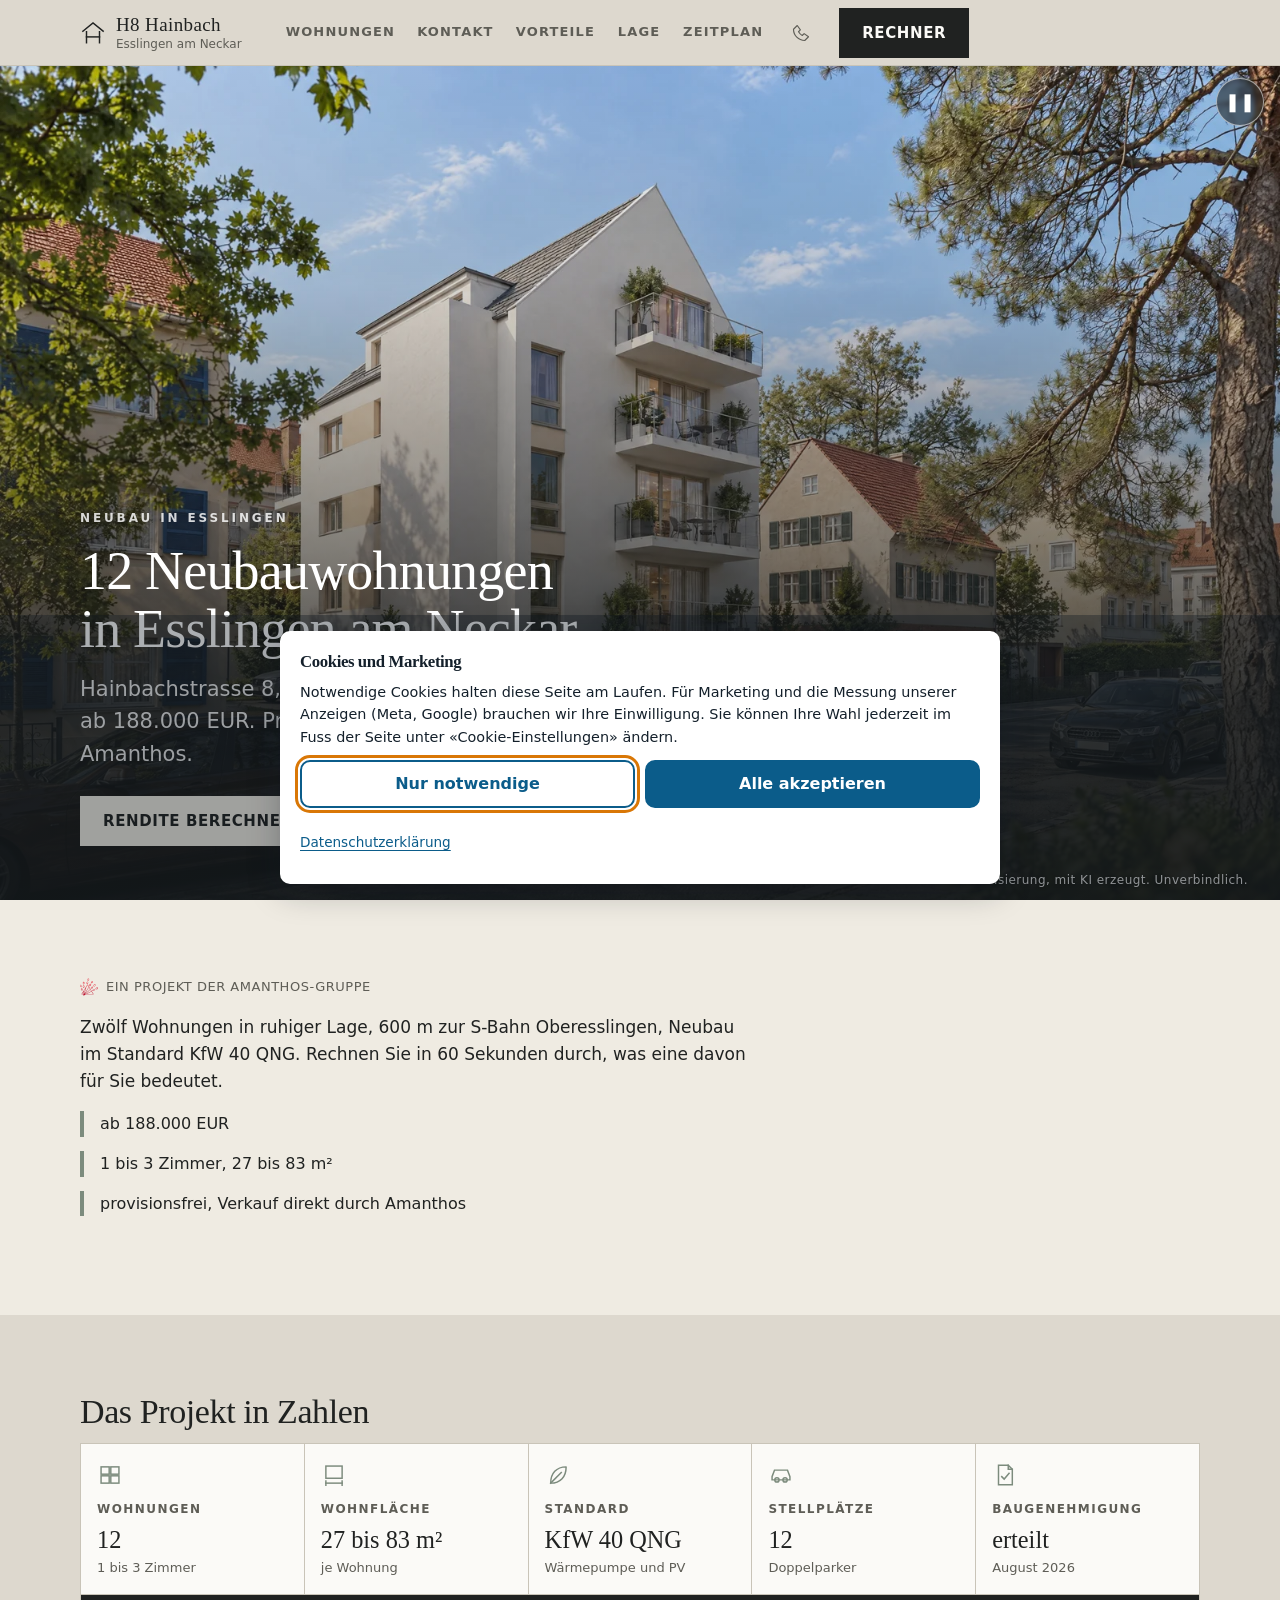
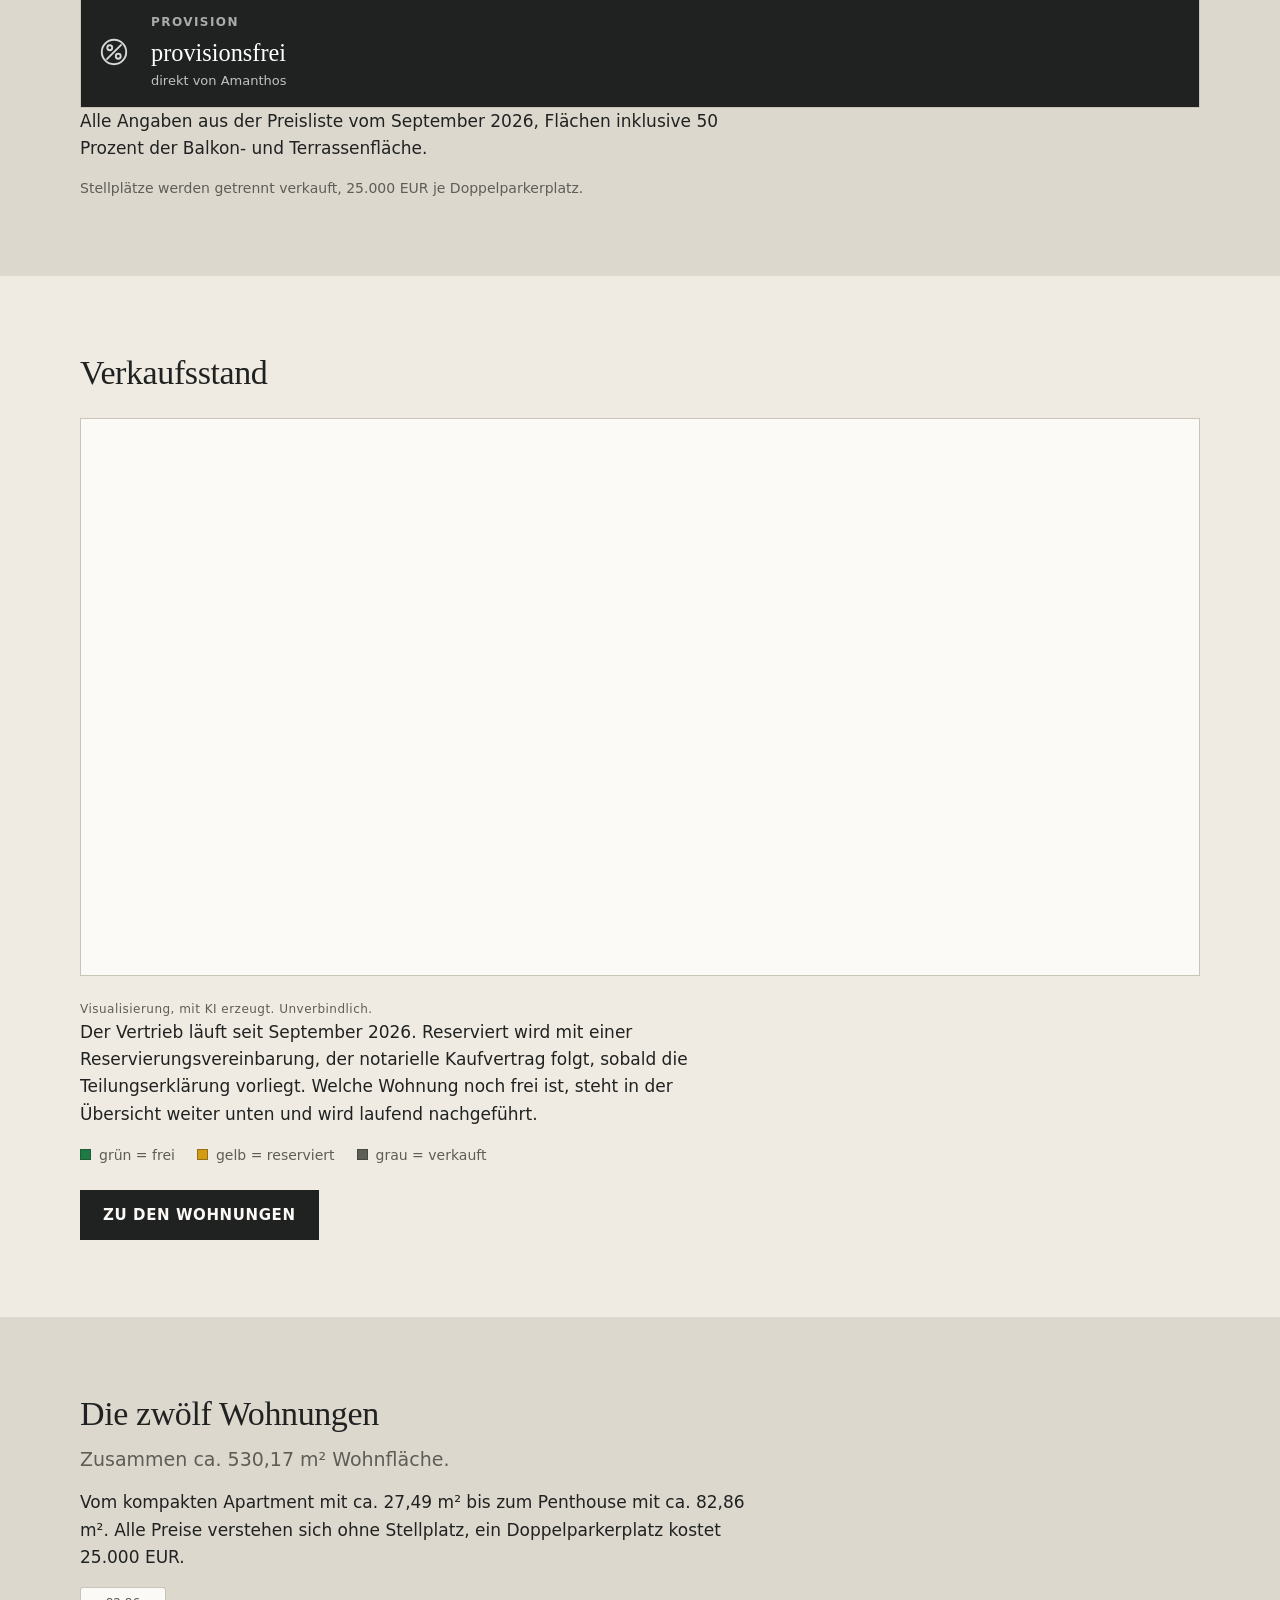
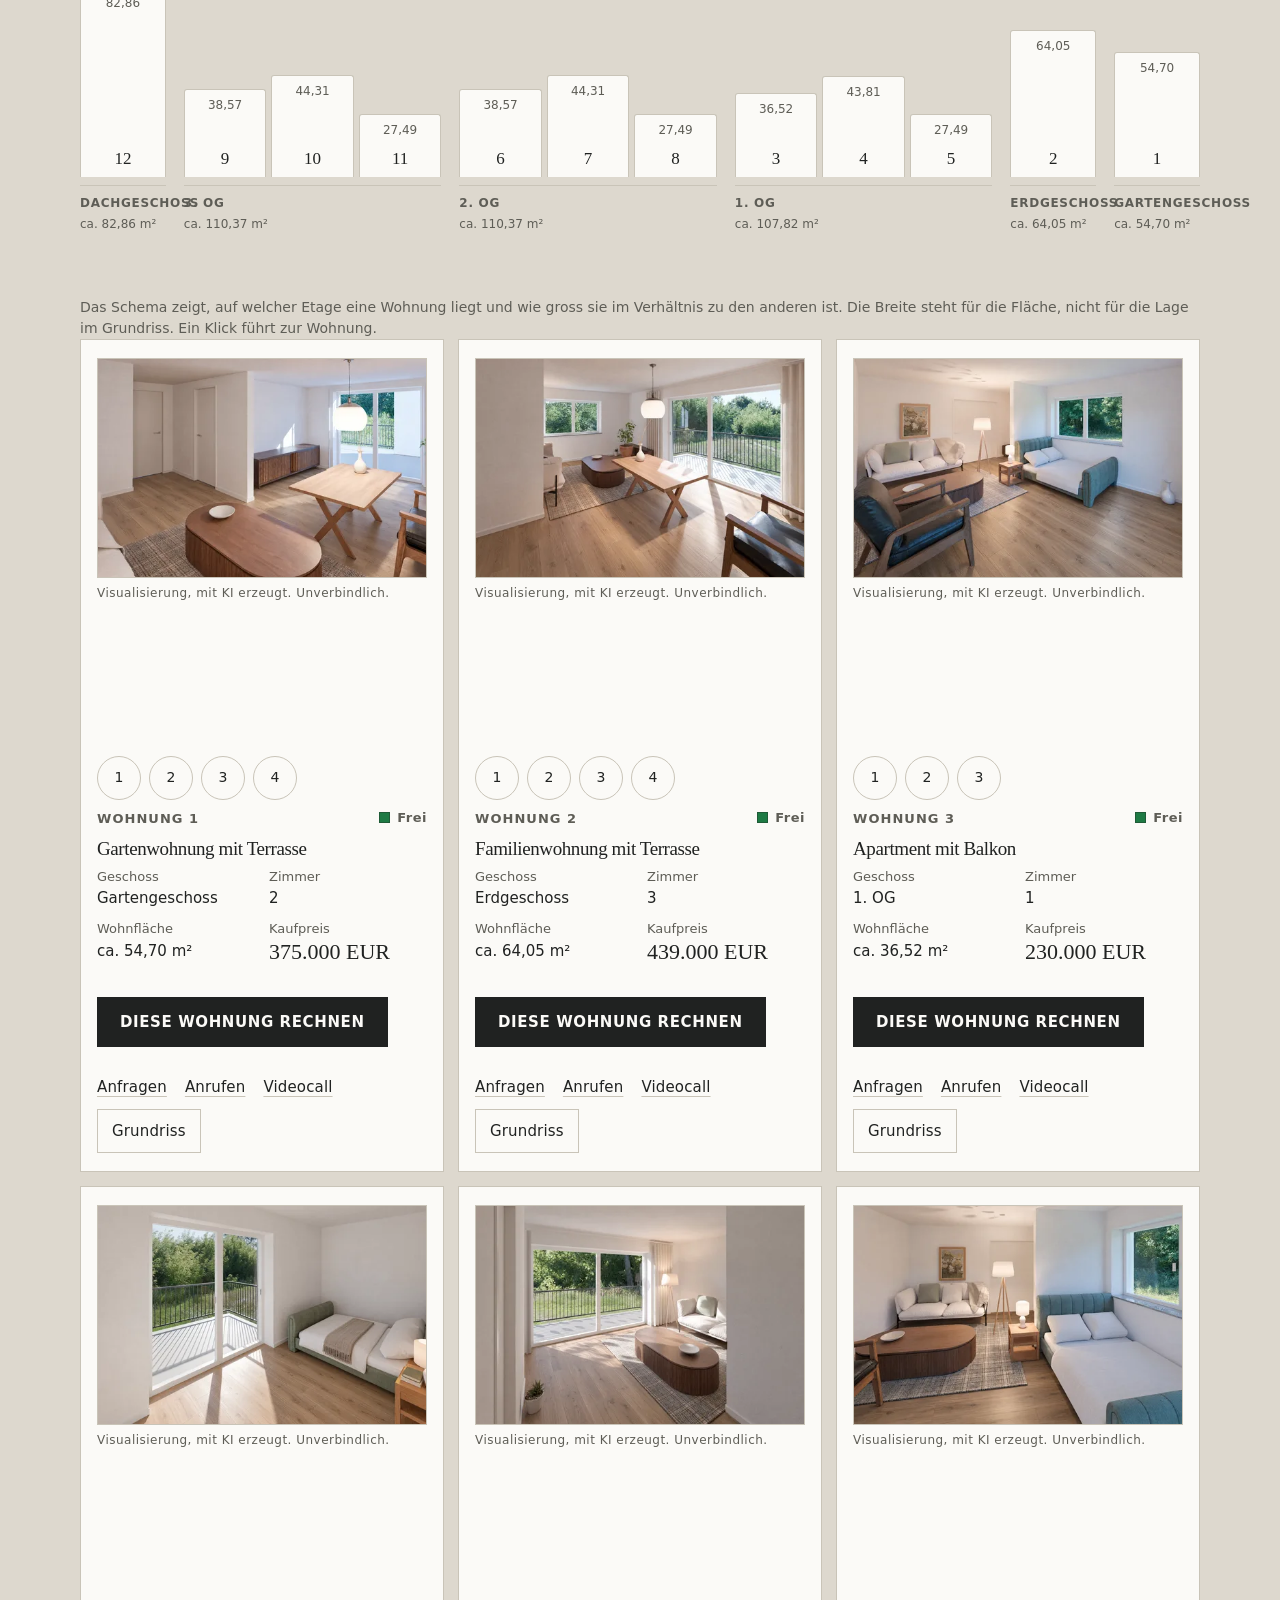
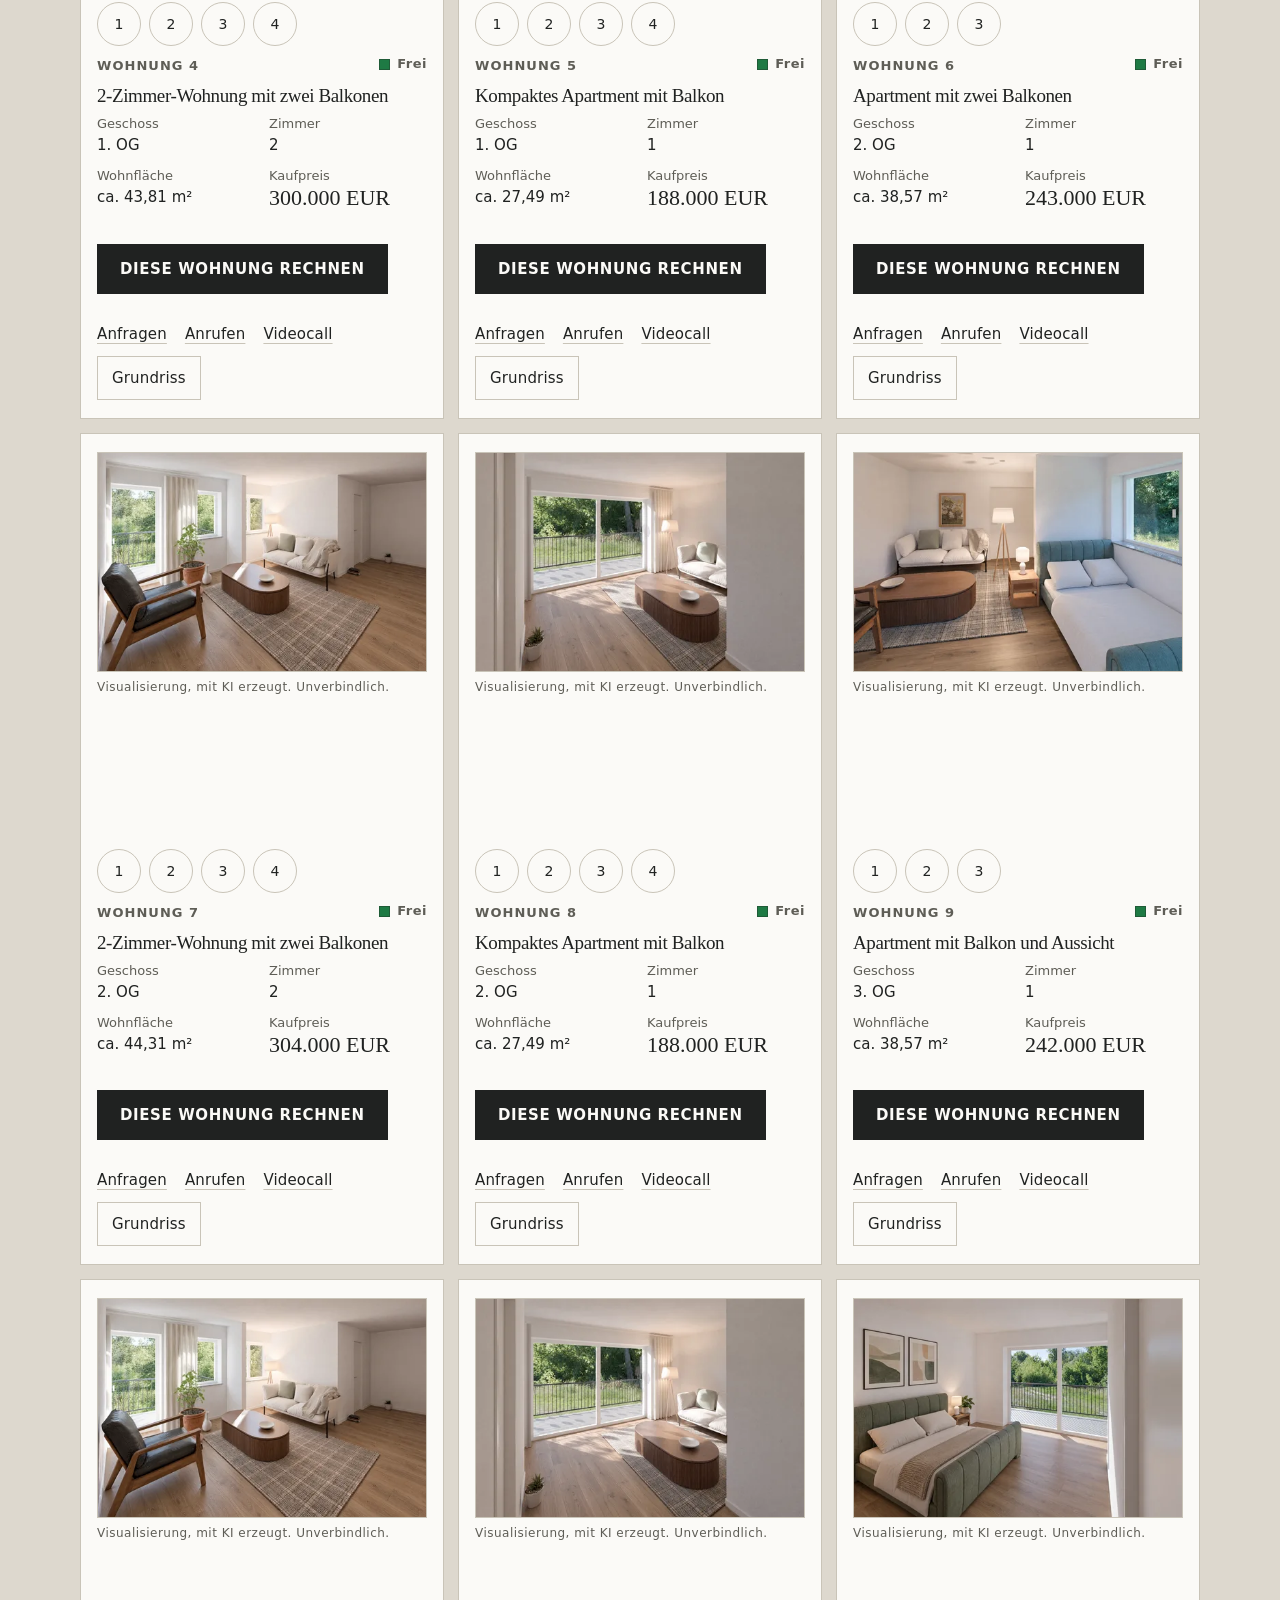
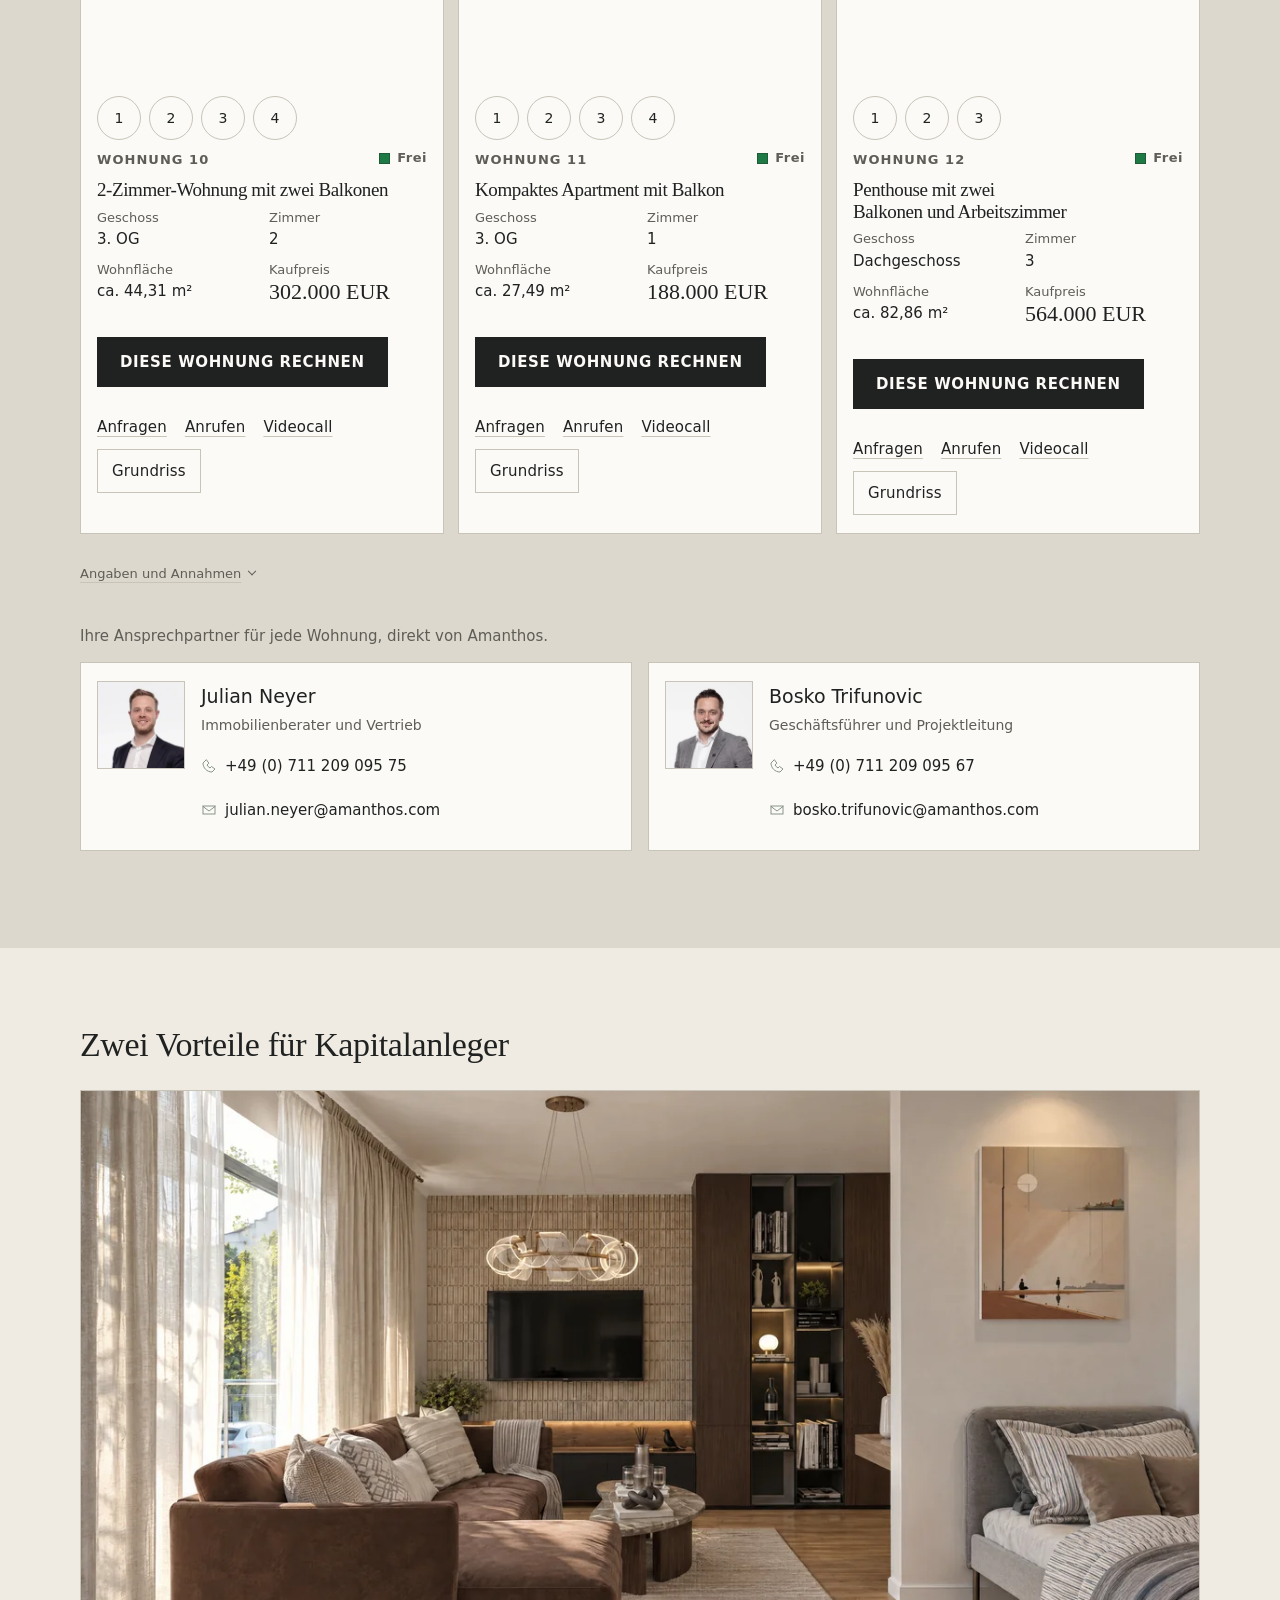
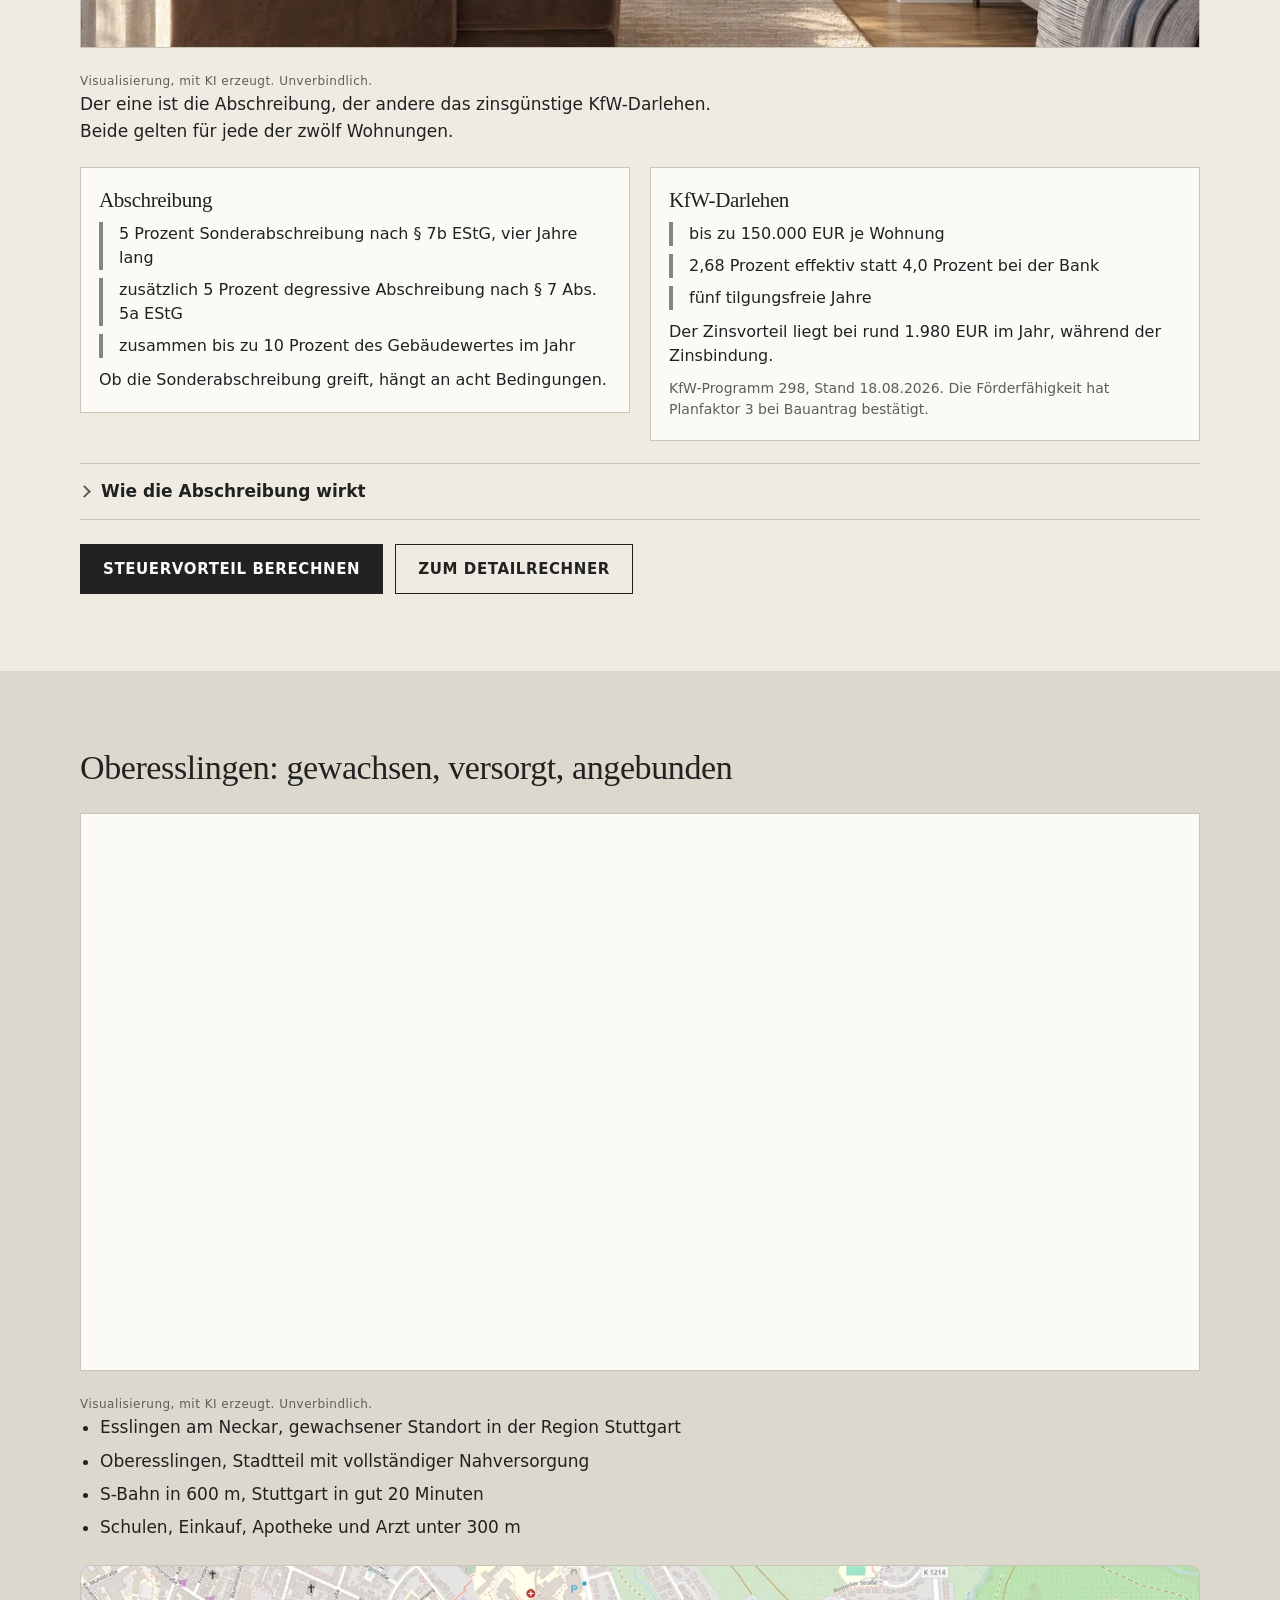
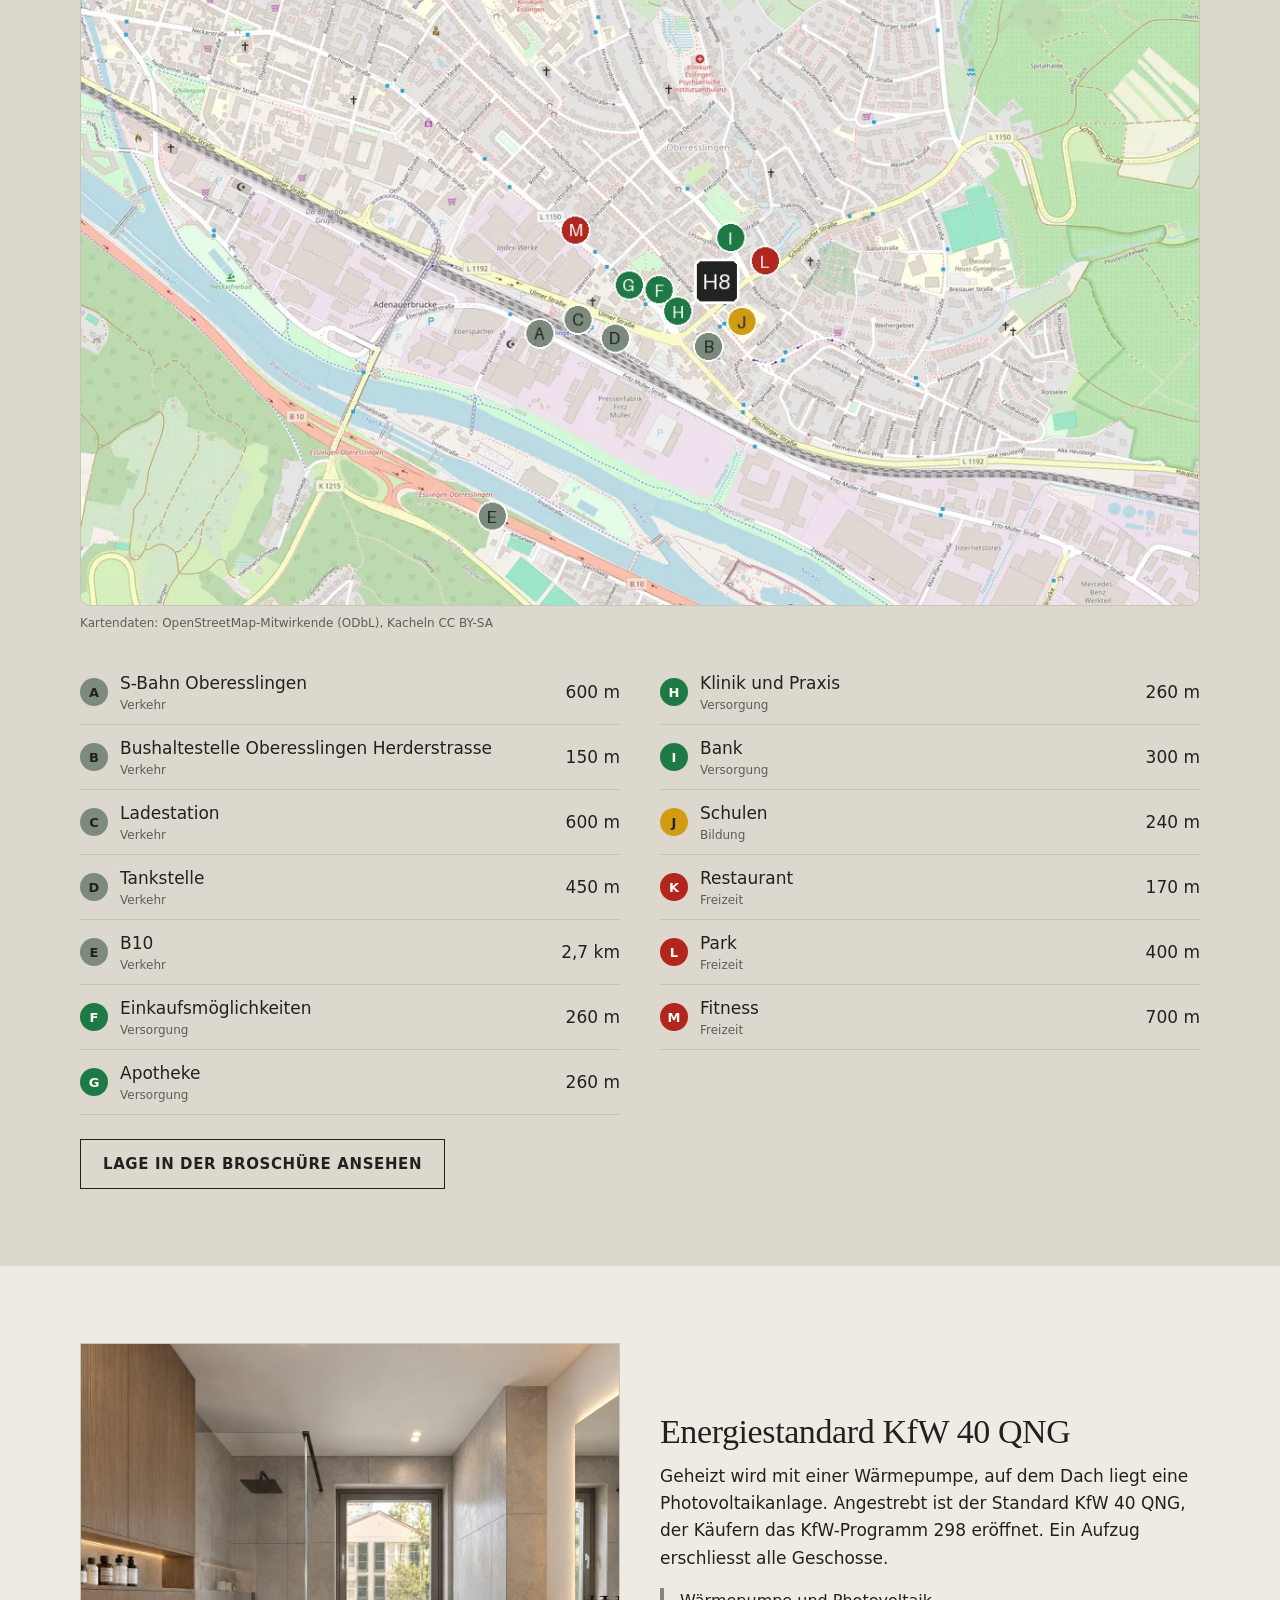
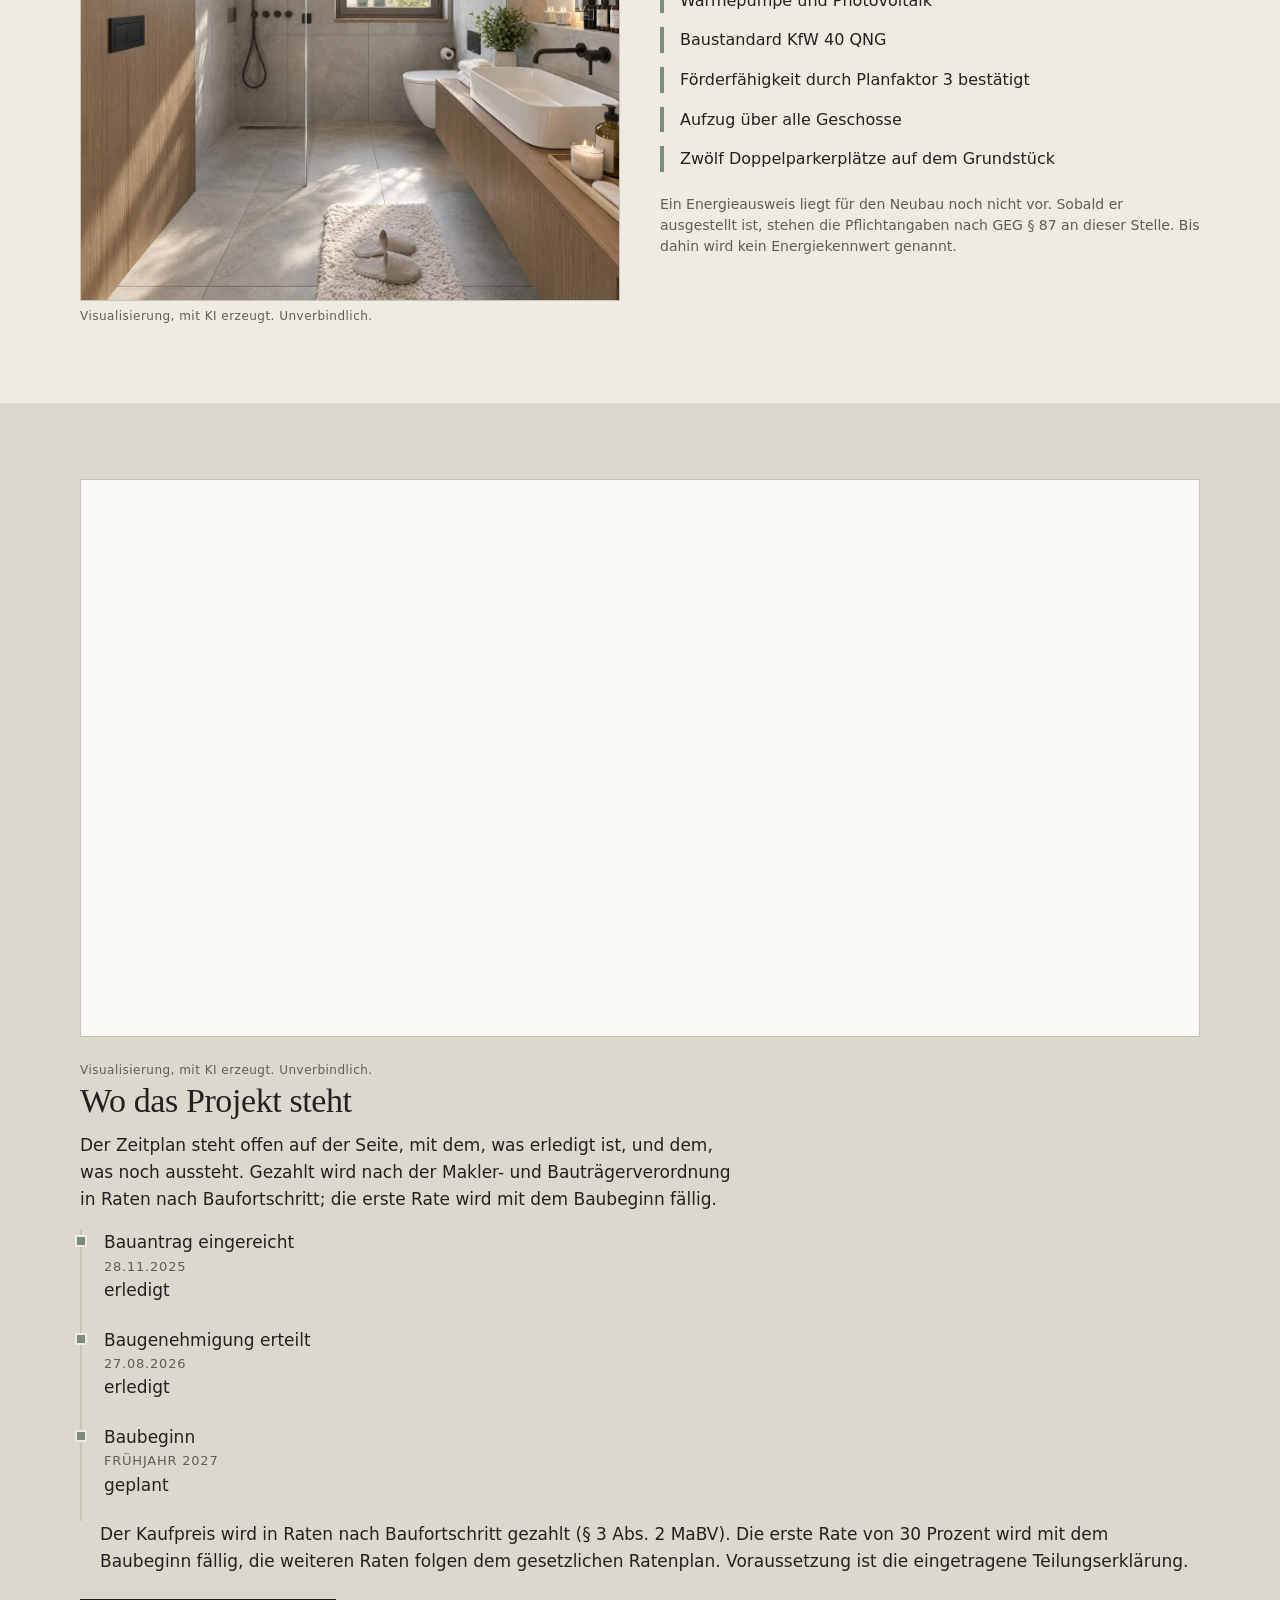
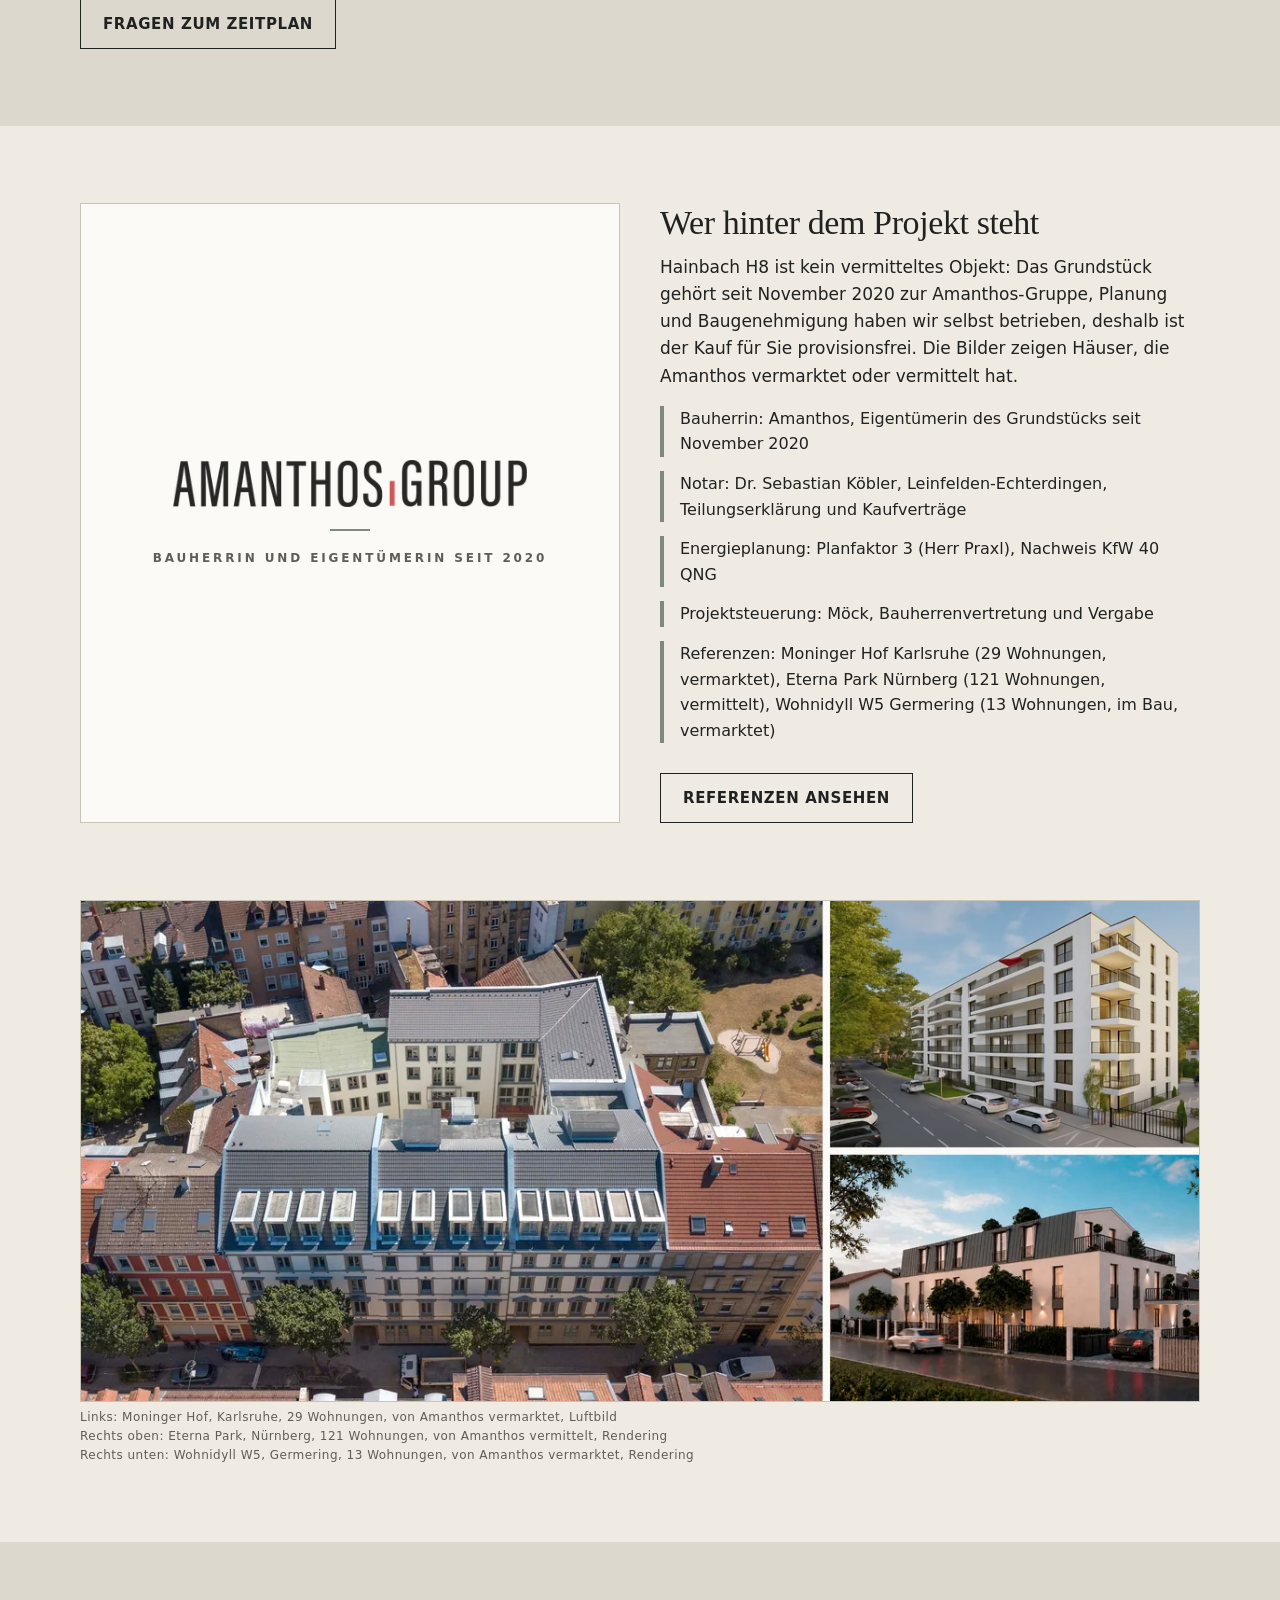
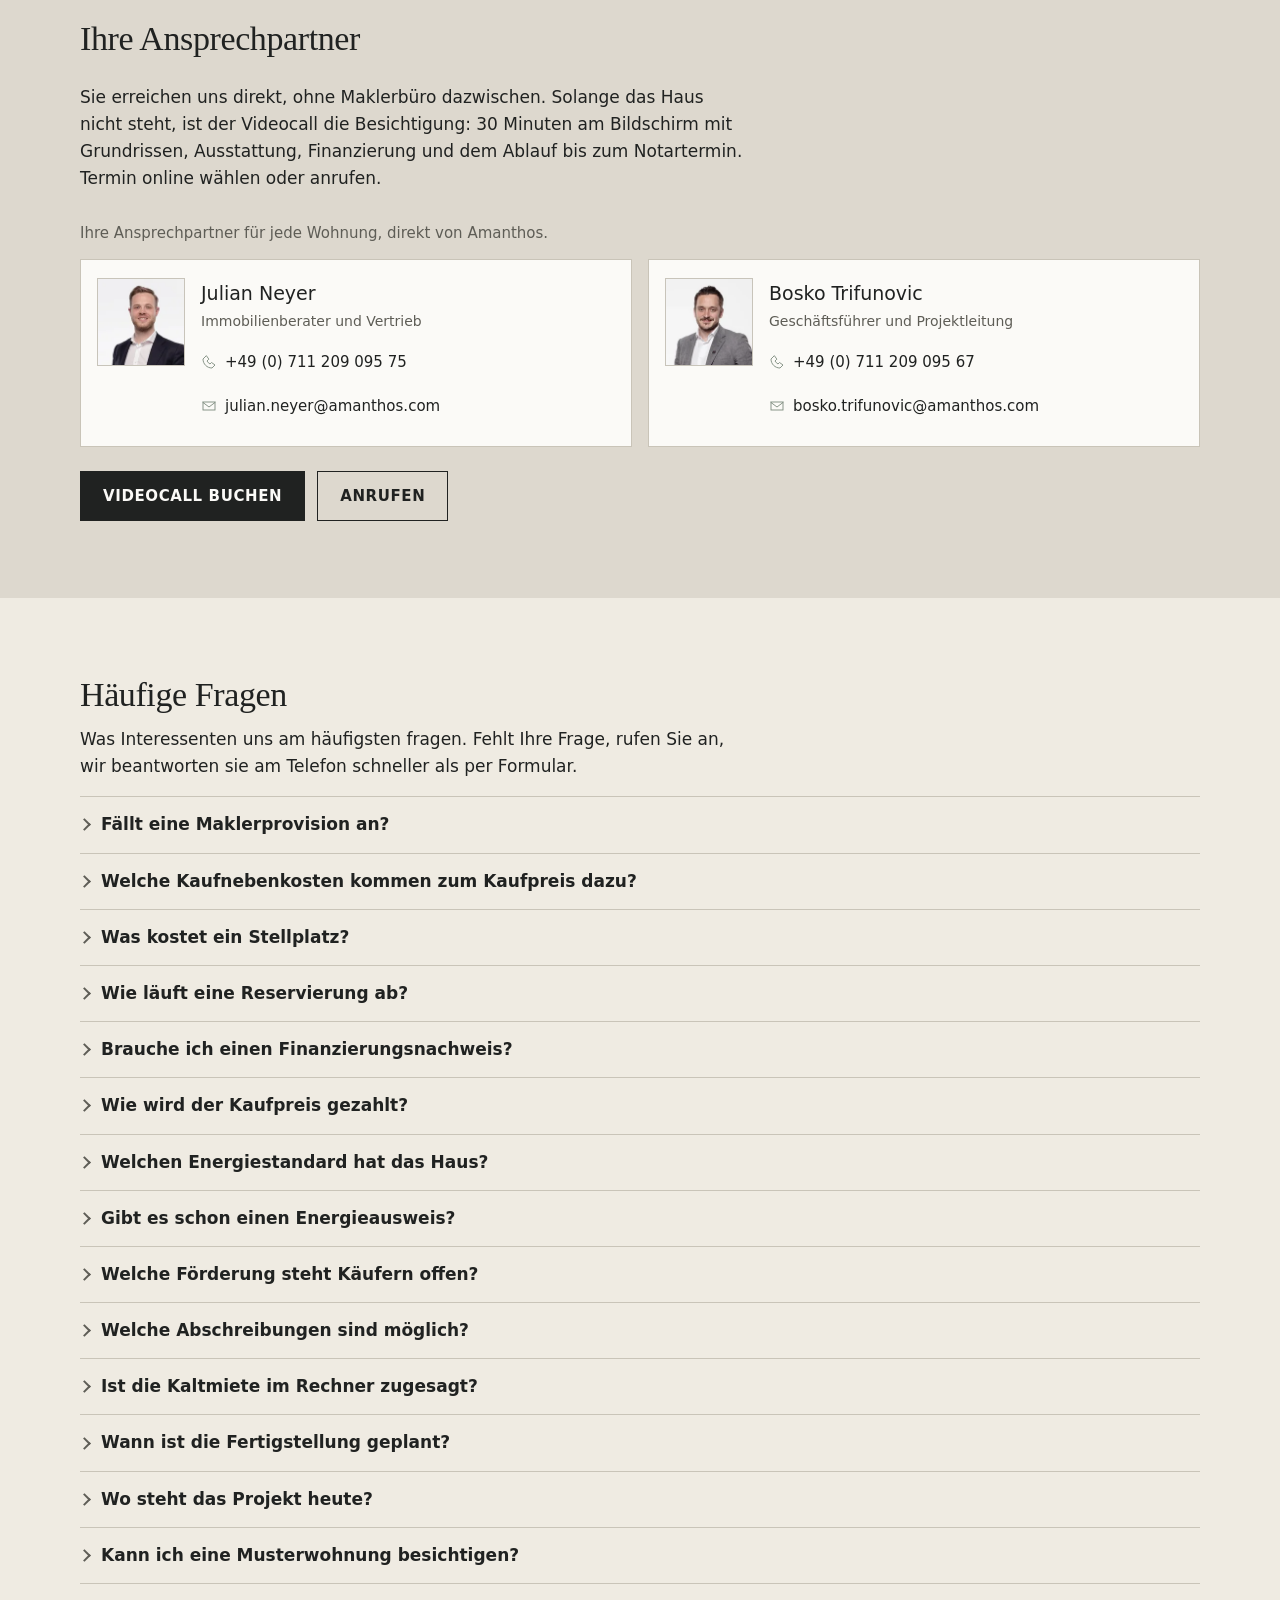
==== commit 35f16683: "chore: publish site build, video call as the viewing" ====
--- a/index.html
+++ b/index.html
@@ -295,7 +295,7 @@
         <p class="amw-kontaktzeile">
           <a class="amw-anfrage" href="mailto:julian.neyer@amanthos.com?subject=Wohnung%201%2C%20H8%20Wohnen%20am%20Hainbach" data-am-gate="wohnung-1">Anfragen</a>
           <a class="amw-anruf" href="tel:+4971120909575">Anrufen</a>
-          <a class="amw-termin" href="https://cal.com/julian-neyer/hainbach-h8" target="_blank" rel="noopener" data-cal-link="julian-neyer/hainbach-h8" data-cal-config='{"layout":"month_view","useSlotsViewOnSmallScreen":"true"}'>Termin</a>
+          <a class="amw-termin" href="https://cal.com/julian-neyer/hainbach-h8" target="_blank" rel="noopener" data-cal-link="julian-neyer/hainbach-h8" data-cal-config='{"layout":"month_view","useSlotsViewOnSmallScreen":"true"}'>Videocall</a>
           <button type="button" class="amw-grundriss" data-amw-schau data-amw-schau-quelle="/bilder/grundriss-01-2000.webp" data-amw-schau-fassungen="/bilder/grundriss-01-800.webp 800w, /bilder/grundriss-01-1200.webp 1200w, /bilder/grundriss-01-1600.webp 1600w, /bilder/grundriss-01-2000.webp 2000w" data-amw-schau-text="Grundriss der Wohnung 1, Gartenwohnung mit Terrasse, Gartengeschoss" data-amw-schau-satz="Unverbindliche Darstellung. Möblierung, Bepflanzung und Dekoration dienen der Veranschaulichung und sind nicht Lieferumfang. Die Zeichnung trägt keine Masskette und keinen Massstab und ist nicht zum Abmessen bestimmt. Änderungen im Zuge der Ausführungsplanung bleiben vorbehalten; verbindlich ist die Baubeschreibung zum Kaufvertrag.">Grundriss</button>
         </p>
       </article>
@@ -350,7 +350,7 @@
         <p class="amw-kontaktzeile">
           <a class="amw-anfrage" href="mailto:julian.neyer@amanthos.com?subject=Wohnung%202%2C%20H8%20Wohnen%20am%20Hainbach" data-am-gate="wohnung-2">Anfragen</a>
           <a class="amw-anruf" href="tel:+4971120909575">Anrufen</a>
-          <a class="amw-termin" href="https://cal.com/julian-neyer/hainbach-h8" target="_blank" rel="noopener" data-cal-link="julian-neyer/hainbach-h8" data-cal-config='{"layout":"month_view","useSlotsViewOnSmallScreen":"true"}'>Termin</a>
+          <a class="amw-termin" href="https://cal.com/julian-neyer/hainbach-h8" target="_blank" rel="noopener" data-cal-link="julian-neyer/hainbach-h8" data-cal-config='{"layout":"month_view","useSlotsViewOnSmallScreen":"true"}'>Videocall</a>
           <button type="button" class="amw-grundriss" data-amw-schau data-amw-schau-quelle="/bilder/grundriss-02-1694.webp" data-amw-schau-fassungen="/bilder/grundriss-02-800.webp 800w, /bilder/grundriss-02-1200.webp 1200w, /bilder/grundriss-02-1600.webp 1600w, /bilder/grundriss-02-1694.webp 1694w" data-amw-schau-text="Grundriss der Wohnung 2, Familienwohnung mit Terrasse, Erdgeschoss" data-amw-schau-satz="Unverbindliche Darstellung. Möblierung, Bepflanzung und Dekoration dienen der Veranschaulichung und sind nicht Lieferumfang. Die Zeichnung trägt keine Masskette und keinen Massstab und ist nicht zum Abmessen bestimmt. Änderungen im Zuge der Ausführungsplanung bleiben vorbehalten; verbindlich ist die Baubeschreibung zum Kaufvertrag.">Grundriss</button>
         </p>
       </article>
@@ -398,7 +398,7 @@
         <p class="amw-kontaktzeile">
           <a class="amw-anfrage" href="mailto:julian.neyer@amanthos.com?subject=Wohnung%203%2C%20H8%20Wohnen%20am%20Hainbach" data-am-gate="wohnung-3">Anfragen</a>
           <a class="amw-anruf" href="tel:+4971120909575">Anrufen</a>
-          <a class="amw-termin" href="https://cal.com/julian-neyer/hainbach-h8" target="_blank" rel="noopener" data-cal-link="julian-neyer/hainbach-h8" data-cal-config='{"layout":"month_view","useSlotsViewOnSmallScreen":"true"}'>Termin</a>
+          <a class="amw-termin" href="https://cal.com/julian-neyer/hainbach-h8" target="_blank" rel="noopener" data-cal-link="julian-neyer/hainbach-h8" data-cal-config='{"layout":"month_view","useSlotsViewOnSmallScreen":"true"}'>Videocall</a>
           <button type="button" class="amw-grundriss" data-amw-schau data-amw-schau-quelle="/bilder/grundriss-03-903.webp" data-amw-schau-fassungen="/bilder/grundriss-03-800.webp 800w, /bilder/grundriss-03-903.webp 903w" data-amw-schau-text="Grundriss der Wohnung 3, Apartment mit Balkon, 1. OG" data-amw-schau-satz="Unverbindliche Darstellung. Möblierung, Bepflanzung und Dekoration dienen der Veranschaulichung und sind nicht Lieferumfang. Die Zeichnung trägt keine Masskette und keinen Massstab und ist nicht zum Abmessen bestimmt. Änderungen im Zuge der Ausführungsplanung bleiben vorbehalten; verbindlich ist die Baubeschreibung zum Kaufvertrag.">Grundriss</button>
         </p>
       </article>
@@ -454,7 +454,7 @@
         <p class="amw-kontaktzeile">
           <a class="amw-anfrage" href="mailto:julian.neyer@amanthos.com?subject=Wohnung%204%2C%20H8%20Wohnen%20am%20Hainbach" data-am-gate="wohnung-4">Anfragen</a>
           <a class="amw-anruf" href="tel:+4971120909575">Anrufen</a>
-          <a class="amw-termin" href="https://cal.com/julian-neyer/hainbach-h8" target="_blank" rel="noopener" data-cal-link="julian-neyer/hainbach-h8" data-cal-config='{"layout":"month_view","useSlotsViewOnSmallScreen":"true"}'>Termin</a>
+          <a class="amw-termin" href="https://cal.com/julian-neyer/hainbach-h8" target="_blank" rel="noopener" data-cal-link="julian-neyer/hainbach-h8" data-cal-config='{"layout":"month_view","useSlotsViewOnSmallScreen":"true"}'>Videocall</a>
           <button type="button" class="amw-grundriss" data-amw-schau data-amw-schau-quelle="/bilder/grundriss-04-1094.webp" data-amw-schau-fassungen="/bilder/grundriss-04-800.webp 800w, /bilder/grundriss-04-1094.webp 1094w" data-amw-schau-text="Grundriss der Wohnung 4, 2-Zimmer-Wohnung mit zwei Balkonen, 1. OG" data-amw-schau-satz="Unverbindliche Darstellung. Möblierung, Bepflanzung und Dekoration dienen der Veranschaulichung und sind nicht Lieferumfang. Die Zeichnung trägt keine Masskette und keinen Massstab und ist nicht zum Abmessen bestimmt. Änderungen im Zuge der Ausführungsplanung bleiben vorbehalten; verbindlich ist die Baubeschreibung zum Kaufvertrag.">Grundriss</button>
         </p>
       </article>
@@ -507,7 +507,7 @@
         <p class="amw-kontaktzeile">
           <a class="amw-anfrage" href="mailto:julian.neyer@amanthos.com?subject=Wohnung%205%2C%20H8%20Wohnen%20am%20Hainbach" data-am-gate="wohnung-5">Anfragen</a>
           <a class="amw-anruf" href="tel:+4971120909575">Anrufen</a>
-          <a class="amw-termin" href="https://cal.com/julian-neyer/hainbach-h8" target="_blank" rel="noopener" data-cal-link="julian-neyer/hainbach-h8" data-cal-config='{"layout":"month_view","useSlotsViewOnSmallScreen":"true"}'>Termin</a>
+          <a class="amw-termin" href="https://cal.com/julian-neyer/hainbach-h8" target="_blank" rel="noopener" data-cal-link="julian-neyer/hainbach-h8" data-cal-config='{"layout":"month_view","useSlotsViewOnSmallScreen":"true"}'>Videocall</a>
           <button type="button" class="amw-grundriss" data-amw-schau data-amw-schau-quelle="/bilder/grundriss-05-2000.webp" data-amw-schau-fassungen="/bilder/grundriss-05-800.webp 800w, /bilder/grundriss-05-1200.webp 1200w, /bilder/grundriss-05-1600.webp 1600w, /bilder/grundriss-05-2000.webp 2000w" data-amw-schau-text="Grundriss der Wohnung 5, Kompaktes Apartment mit Balkon, 1. OG" data-amw-schau-satz="Unverbindliche Darstellung. Möblierung, Bepflanzung und Dekoration dienen der Veranschaulichung und sind nicht Lieferumfang. Die Zeichnung trägt keine Masskette und keinen Massstab und ist nicht zum Abmessen bestimmt. Änderungen im Zuge der Ausführungsplanung bleiben vorbehalten; verbindlich ist die Baubeschreibung zum Kaufvertrag.">Grundriss</button>
         </p>
       </article>
@@ -555,7 +555,7 @@
         <p class="amw-kontaktzeile">
           <a class="amw-anfrage" href="mailto:julian.neyer@amanthos.com?subject=Wohnung%206%2C%20H8%20Wohnen%20am%20Hainbach" data-am-gate="wohnung-6">Anfragen</a>
           <a class="amw-anruf" href="tel:+4971120909575">Anrufen</a>
-          <a class="amw-termin" href="https://cal.com/julian-neyer/hainbach-h8" target="_blank" rel="noopener" data-cal-link="julian-neyer/hainbach-h8" data-cal-config='{"layout":"month_view","useSlotsViewOnSmallScreen":"true"}'>Termin</a>
+          <a class="amw-termin" href="https://cal.com/julian-neyer/hainbach-h8" target="_blank" rel="noopener" data-cal-link="julian-neyer/hainbach-h8" data-cal-config='{"layout":"month_view","useSlotsViewOnSmallScreen":"true"}'>Videocall</a>
           <button type="button" class="amw-grundriss" data-amw-schau data-amw-schau-quelle="/bilder/grundriss-06-985.webp" data-amw-schau-fassungen="/bilder/grundriss-06-800.webp 800w, /bilder/grundriss-06-985.webp 985w" data-amw-schau-text="Grundriss der Wohnung 6, Apartment mit zwei Balkonen, 2. OG" data-amw-schau-satz="Unverbindliche Darstellung. Möblierung, Bepflanzung und Dekoration dienen der Veranschaulichung und sind nicht Lieferumfang. Die Zeichnung trägt keine Masskette und keinen Massstab und ist nicht zum Abmessen bestimmt. Änderungen im Zuge der Ausführungsplanung bleiben vorbehalten; verbindlich ist die Baubeschreibung zum Kaufvertrag.">Grundriss</button>
         </p>
       </article>
@@ -611,7 +611,7 @@
         <p class="amw-kontaktzeile">
           <a class="amw-anfrage" href="mailto:julian.neyer@amanthos.com?subject=Wohnung%207%2C%20H8%20Wohnen%20am%20Hainbach" data-am-gate="wohnung-7">Anfragen</a>
           <a class="amw-anruf" href="tel:+4971120909575">Anrufen</a>
-          <a class="amw-termin" href="https://cal.com/julian-neyer/hainbach-h8" target="_blank" rel="noopener" data-cal-link="julian-neyer/hainbach-h8" data-cal-config='{"layout":"month_view","useSlotsViewOnSmallScreen":"true"}'>Termin</a>
+          <a class="amw-termin" href="https://cal.com/julian-neyer/hainbach-h8" target="_blank" rel="noopener" data-cal-link="julian-neyer/hainbach-h8" data-cal-config='{"layout":"month_view","useSlotsViewOnSmallScreen":"true"}'>Videocall</a>
           <button type="button" class="amw-grundriss" data-amw-schau data-amw-schau-quelle="/bilder/grundriss-07-1176.webp" data-amw-schau-fassungen="/bilder/grundriss-07-800.webp 800w, /bilder/grundriss-07-1176.webp 1176w" data-amw-schau-text="Grundriss der Wohnung 7, 2-Zimmer-Wohnung mit zwei Balkonen, 2. OG" data-amw-schau-satz="Unverbindliche Darstellung. Möblierung, Bepflanzung und Dekoration dienen der Veranschaulichung und sind nicht Lieferumfang. Die Zeichnung trägt keine Masskette und keinen Massstab und ist nicht zum Abmessen bestimmt. Änderungen im Zuge der Ausführungsplanung bleiben vorbehalten; verbindlich ist die Baubeschreibung zum Kaufvertrag.">Grundriss</button>
         </p>
       </article>
@@ -664,7 +664,7 @@
         <p class="amw-kontaktzeile">
           <a class="amw-anfrage" href="mailto:julian.neyer@amanthos.com?subject=Wohnung%208%2C%20H8%20Wohnen%20am%20Hainbach" data-am-gate="wohnung-8">Anfragen</a>
           <a class="amw-anruf" href="tel:+4971120909575">Anrufen</a>
-          <a class="amw-termin" href="https://cal.com/julian-neyer/hainbach-h8" target="_blank" rel="noopener" data-cal-link="julian-neyer/hainbach-h8" data-cal-config='{"layout":"month_view","useSlotsViewOnSmallScreen":"true"}'>Termin</a>
+          <a class="amw-termin" href="https://cal.com/julian-neyer/hainbach-h8" target="_blank" rel="noopener" data-cal-link="julian-neyer/hainbach-h8" data-cal-config='{"layout":"month_view","useSlotsViewOnSmallScreen":"true"}'>Videocall</a>
           <button type="button" class="amw-grundriss" data-amw-schau data-amw-schau-quelle="/bilder/grundriss-08-2000.webp" data-amw-schau-fassungen="/bilder/grundriss-08-800.webp 800w, /bilder/grundriss-08-1200.webp 1200w, /bilder/grundriss-08-1600.webp 1600w, /bilder/grundriss-08-2000.webp 2000w" data-amw-schau-text="Grundriss der Wohnung 8, Kompaktes Apartment mit Balkon, 2. OG" data-amw-schau-satz="Unverbindliche Darstellung. Möblierung, Bepflanzung und Dekoration dienen der Veranschaulichung und sind nicht Lieferumfang. Die Zeichnung trägt keine Masskette und keinen Massstab und ist nicht zum Abmessen bestimmt. Änderungen im Zuge der Ausführungsplanung bleiben vorbehalten; verbindlich ist die Baubeschreibung zum Kaufvertrag.">Grundriss</button>
         </p>
       </article>
@@ -712,7 +712,7 @@
         <p class="amw-kontaktzeile">
           <a class="amw-anfrage" href="mailto:julian.neyer@amanthos.com?subject=Wohnung%209%2C%20H8%20Wohnen%20am%20Hainbach" data-am-gate="wohnung-9">Anfragen</a>
           <a class="amw-anruf" href="tel:+4971120909575">Anrufen</a>
-          <a class="amw-termin" href="https://cal.com/julian-neyer/hainbach-h8" target="_blank" rel="noopener" data-cal-link="julian-neyer/hainbach-h8" data-cal-config='{"layout":"month_view","useSlotsViewOnSmallScreen":"true"}'>Termin</a>
+          <a class="amw-termin" href="https://cal.com/julian-neyer/hainbach-h8" target="_blank" rel="noopener" data-cal-link="julian-neyer/hainbach-h8" data-cal-config='{"layout":"month_view","useSlotsViewOnSmallScreen":"true"}'>Videocall</a>
           <button type="button" class="amw-grundriss" data-amw-schau data-amw-schau-quelle="/bilder/grundriss-09-985.webp" data-amw-schau-fassungen="/bilder/grundriss-09-800.webp 800w, /bilder/grundriss-09-985.webp 985w" data-amw-schau-text="Grundriss der Wohnung 9, Apartment mit Balkon und Aussicht, 3. OG" data-amw-schau-satz="Unverbindliche Darstellung. Möblierung, Bepflanzung und Dekoration dienen der Veranschaulichung und sind nicht Lieferumfang. Die Zeichnung trägt keine Masskette und keinen Massstab und ist nicht zum Abmessen bestimmt. Änderungen im Zuge der Ausführungsplanung bleiben vorbehalten; verbindlich ist die Baubeschreibung zum Kaufvertrag.">Grundriss</button>
         </p>
       </article>
@@ -768,7 +768,7 @@
         <p class="amw-kontaktzeile">
           <a class="amw-anfrage" href="mailto:julian.neyer@amanthos.com?subject=Wohnung%2010%2C%20H8%20Wohnen%20am%20Hainbach" data-am-gate="wohnung-10">Anfragen</a>
           <a class="amw-anruf" href="tel:+4971120909575">Anrufen</a>
-          <a class="amw-termin" href="https://cal.com/julian-neyer/hainbach-h8" target="_blank" rel="noopener" data-cal-link="julian-neyer/hainbach-h8" data-cal-config='{"layout":"month_view","useSlotsViewOnSmallScreen":"true"}'>Termin</a>
+          <a class="amw-termin" href="https://cal.com/julian-neyer/hainbach-h8" target="_blank" rel="noopener" data-cal-link="julian-neyer/hainbach-h8" data-cal-config='{"layout":"month_view","useSlotsViewOnSmallScreen":"true"}'>Videocall</a>
           <button type="button" class="amw-grundriss" data-amw-schau data-amw-schau-quelle="/bilder/grundriss-10-1176.webp" data-amw-schau-fassungen="/bilder/grundriss-10-800.webp 800w, /bilder/grundriss-10-1176.webp 1176w" data-amw-schau-text="Grundriss der Wohnung 10, 2-Zimmer-Wohnung mit zwei Balkonen, 3. OG" data-amw-schau-satz="Unverbindliche Darstellung. Möblierung, Bepflanzung und Dekoration dienen der Veranschaulichung und sind nicht Lieferumfang. Die Zeichnung trägt keine Masskette und keinen Massstab und ist nicht zum Abmessen bestimmt. Änderungen im Zuge der Ausführungsplanung bleiben vorbehalten; verbindlich ist die Baubeschreibung zum Kaufvertrag.">Grundriss</button>
         </p>
       </article>
@@ -821,7 +821,7 @@
         <p class="amw-kontaktzeile">
           <a class="amw-anfrage" href="mailto:julian.neyer@amanthos.com?subject=Wohnung%2011%2C%20H8%20Wohnen%20am%20Hainbach" data-am-gate="wohnung-11">Anfragen</a>
           <a class="amw-anruf" href="tel:+4971120909575">Anrufen</a>
-          <a class="amw-termin" href="https://cal.com/julian-neyer/hainbach-h8" target="_blank" rel="noopener" data-cal-link="julian-neyer/hainbach-h8" data-cal-config='{"layout":"month_view","useSlotsViewOnSmallScreen":"true"}'>Termin</a>
+          <a class="amw-termin" href="https://cal.com/julian-neyer/hainbach-h8" target="_blank" rel="noopener" data-cal-link="julian-neyer/hainbach-h8" data-cal-config='{"layout":"month_view","useSlotsViewOnSmallScreen":"true"}'>Videocall</a>
           <button type="button" class="amw-grundriss" data-amw-schau data-amw-schau-quelle="/bilder/grundriss-11-2000.webp" data-amw-schau-fassungen="/bilder/grundriss-11-800.webp 800w, /bilder/grundriss-11-1200.webp 1200w, /bilder/grundriss-11-1600.webp 1600w, /bilder/grundriss-11-2000.webp 2000w" data-amw-schau-text="Grundriss der Wohnung 11, Kompaktes Apartment mit Balkon, 3. OG" data-amw-schau-satz="Unverbindliche Darstellung. Möblierung, Bepflanzung und Dekoration dienen der Veranschaulichung und sind nicht Lieferumfang. Die Zeichnung trägt keine Masskette und keinen Massstab und ist nicht zum Abmessen bestimmt. Änderungen im Zuge der Ausführungsplanung bleiben vorbehalten; verbindlich ist die Baubeschreibung zum Kaufvertrag.">Grundriss</button>
         </p>
       </article>
@@ -873,7 +873,7 @@
         <p class="amw-kontaktzeile">
           <a class="amw-anfrage" href="mailto:julian.neyer@amanthos.com?subject=Wohnung%2012%2C%20H8%20Wohnen%20am%20Hainbach" data-am-gate="wohnung-12">Anfragen</a>
           <a class="amw-anruf" href="tel:+4971120909575">Anrufen</a>
-          <a class="amw-termin" href="https://cal.com/julian-neyer/hainbach-h8" target="_blank" rel="noopener" data-cal-link="julian-neyer/hainbach-h8" data-cal-config='{"layout":"month_view","useSlotsViewOnSmallScreen":"true"}'>Termin</a>
+          <a class="amw-termin" href="https://cal.com/julian-neyer/hainbach-h8" target="_blank" rel="noopener" data-cal-link="julian-neyer/hainbach-h8" data-cal-config='{"layout":"month_view","useSlotsViewOnSmallScreen":"true"}'>Videocall</a>
           <button type="button" class="amw-grundriss" data-amw-schau data-amw-schau-quelle="/bilder/grundriss-12-908.webp" data-amw-schau-fassungen="/bilder/grundriss-12-800.webp 800w, /bilder/grundriss-12-908.webp 908w" data-amw-schau-text="Grundriss der Wohnung 12, Penthouse mit zwei Balkonen und Arbeitszimmer, Dachgeschoss" data-amw-schau-satz="Unverbindliche Darstellung. Möblierung, Bepflanzung und Dekoration dienen der Veranschaulichung und sind nicht Lieferumfang. Die Zeichnung trägt keine Masskette und keinen Massstab und ist nicht zum Abmessen bestimmt. Änderungen im Zuge der Ausführungsplanung bleiben vorbehalten; verbindlich ist die Baubeschreibung zum Kaufvertrag.">Grundriss</button>
         </p>
       </article>
@@ -1043,7 +1043,7 @@
     <section class="h8-abschnitt kontakt">
       <h2 class="h8-abschnitt__titel h8-abschnitt__titel--vorbild" id="kontakt" data-am-einblenden>Ihre Ansprechpartner</h2>
       <div class="h8-inhalt">
-        <p class="h8-fliesstext">Sie erreichen uns direkt, ohne Maklerbüro dazwischen. Für eine Besichtigung der Lage, für Fragen zur Finanzierung oder zur Reservierung: rufen Sie an oder buchen Sie ein Telefonat.</p>
+        <p class="h8-fliesstext">Sie erreichen uns direkt, ohne Maklerbüro dazwischen. Solange das Haus nicht steht, ist der Videocall die Besichtigung: 30 Minuten am Bildschirm mit Grundrissen, Ausstattung, Finanzierung und dem Ablauf bis zum Notartermin. Termin online wählen oder anrufen.</p>
 <div class="amp" data-am-einblenden>
           <p class="amp__zeile">Ihre Ansprechpartner für jede Wohnung, direkt von Amanthos.</p>
           <ul class="amp__liste">
@@ -1052,7 +1052,7 @@
             </ul>
         </div>
 
-        <p class="h8-knopfreihe"><a class="h8-knopf" href="tel:+4971120909575">ANRUFEN</a></p>
+        <p class="h8-knopfreihe"><a class="h8-knopf h8-knopf--primaer" href="https://cal.com/julian-neyer/hainbach-h8">VIDEOCALL BUCHEN</a><a class="h8-knopf" href="tel:+4971120909575">ANRUFEN</a></p>
       </div>
     </section>
   </div>
@@ -1075,8 +1075,8 @@
         <details class="h8-faq__eintrag"><summary class="h8-faq__frage">Ist die Kaltmiete im Rechner zugesagt?</summary><p class="h8-faq__antwort">Nein. Die im Rechner vorbelegte Kaltmiete ist eine Annahme aus der Projektkalkulation und kein zugesagter Mietertrag. Sie können sie jederzeit durch Ihre eigene ersetzen.</p></details>
         <details class="h8-faq__eintrag"><summary class="h8-faq__frage">Wann ist die Fertigstellung geplant?</summary><p class="h8-faq__antwort">Voraussichtlich 2028. Der Bau beginnt im Frühjahr 2027. Ein verbindlicher Termin wird mit dem Generalunternehmervertrag festgelegt.</p></details>
         <details class="h8-faq__eintrag"><summary class="h8-faq__frage">Wo steht das Projekt heute?</summary><p class="h8-faq__antwort">Der Bauantrag wurde im November 2025 eingereicht, die Baugenehmigung im August 2026 erteilt. Der Baubeginn ist für das Frühjahr 2027 geplant.</p></details>
-        <details class="h8-faq__eintrag"><summary class="h8-faq__frage">Kann ich eine Musterwohnung besichtigen?</summary><p class="h8-faq__antwort">Noch nicht. Die Visualisierungen auf dieser Seite zeigen die geplante Ausstattung. Sobald sich das ändert, steht es hier.</p></details>
-        <details class="h8-faq__eintrag"><summary class="h8-faq__frage">Mit wem spreche ich?</summary><p class="h8-faq__antwort">Direkt mit uns, ohne Maklerbüro dazwischen. Für Fragen zur Lage, zur Finanzierung oder zur Reservierung erreichen Sie uns telefonisch oder über einen Termin.</p></details>
+        <details class="h8-faq__eintrag"><summary class="h8-faq__frage">Kann ich eine Musterwohnung besichtigen?</summary><p class="h8-faq__antwort">Noch nicht, das Haus wird erst gebaut. Wir zeigen Ihnen Ihre Wohnung im Videocall anhand der Grundrisse und Visualisierungen; den Termin wählen Sie online. Sobald es eine Musterwohnung gibt, steht es hier.</p></details>
+        <details class="h8-faq__eintrag"><summary class="h8-faq__frage">Mit wem spreche ich?</summary><p class="h8-faq__antwort">Direkt mit uns, ohne Maklerbüro dazwischen. Für Fragen zur Lage, zur Finanzierung oder zur Reservierung erreichen Sie uns telefonisch oder per Videocall, Termin online wählen.</p></details>
       </div>
     </div>
   </section>
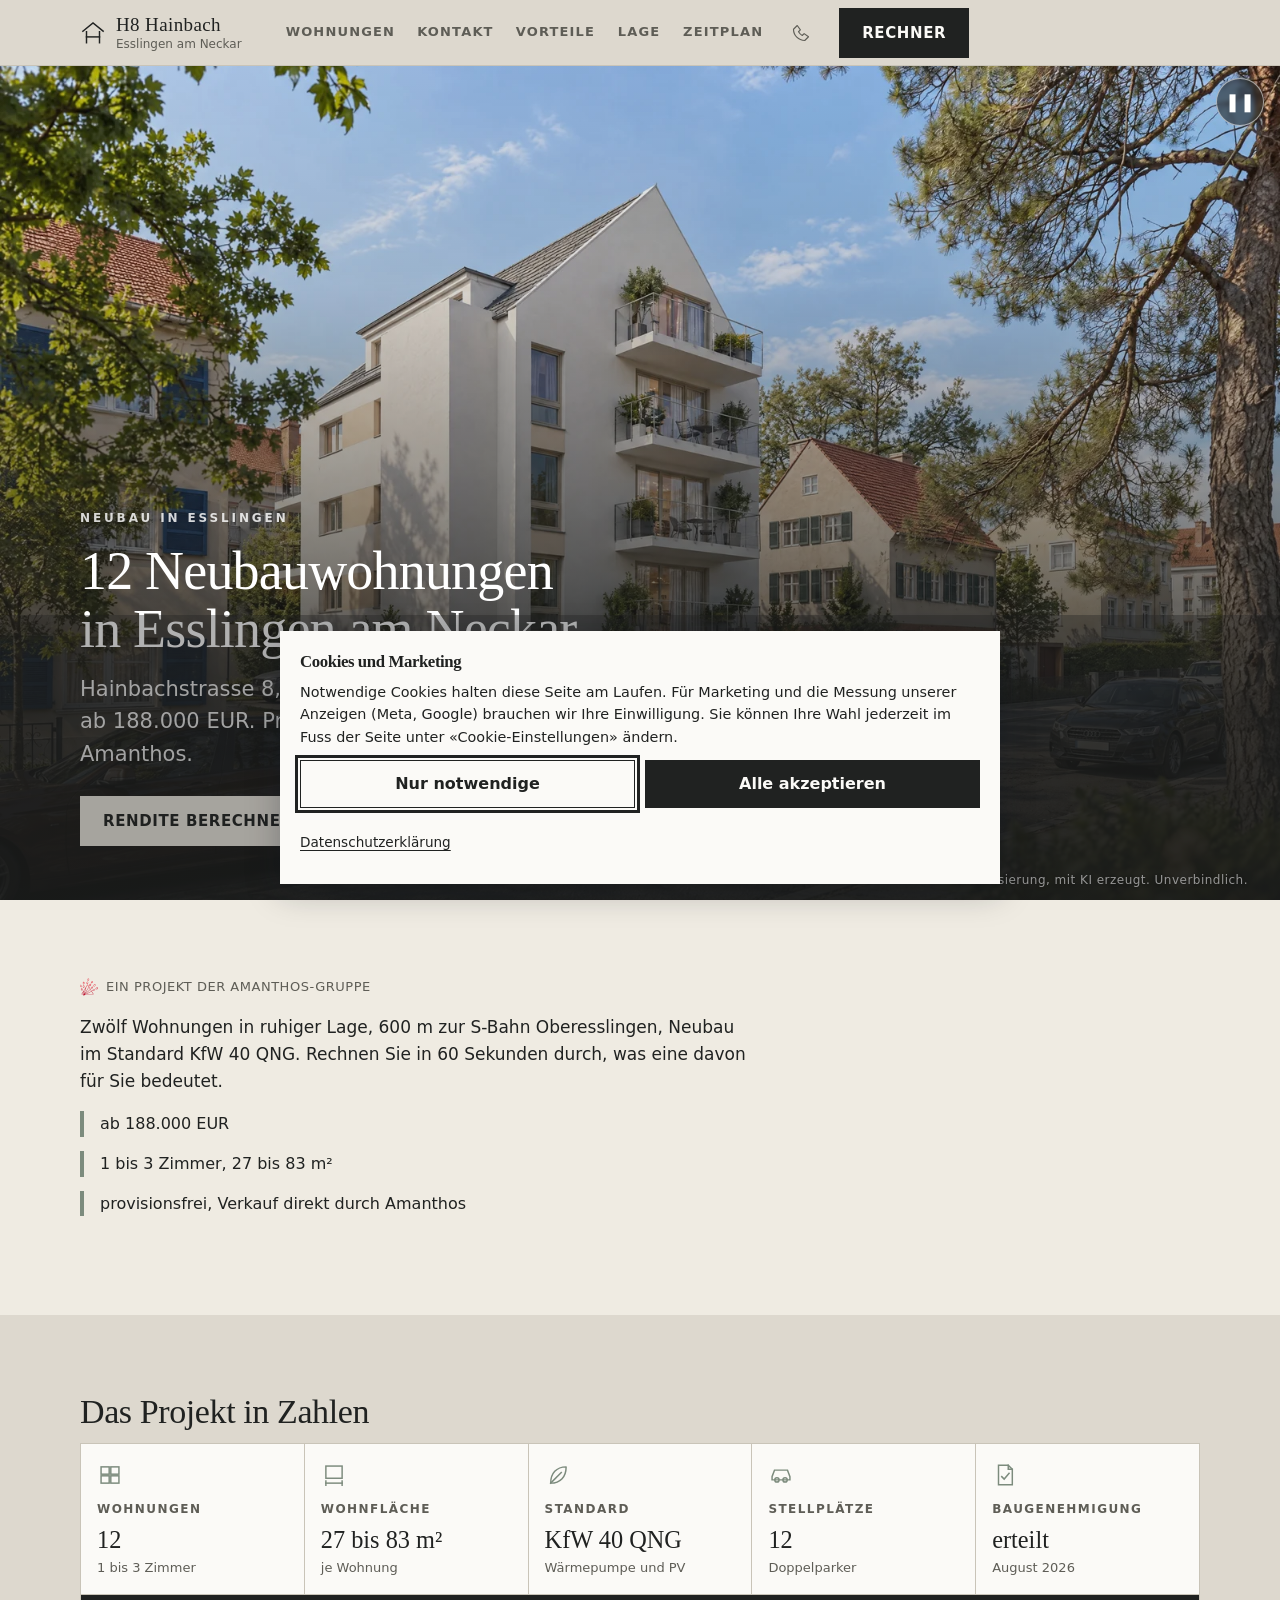
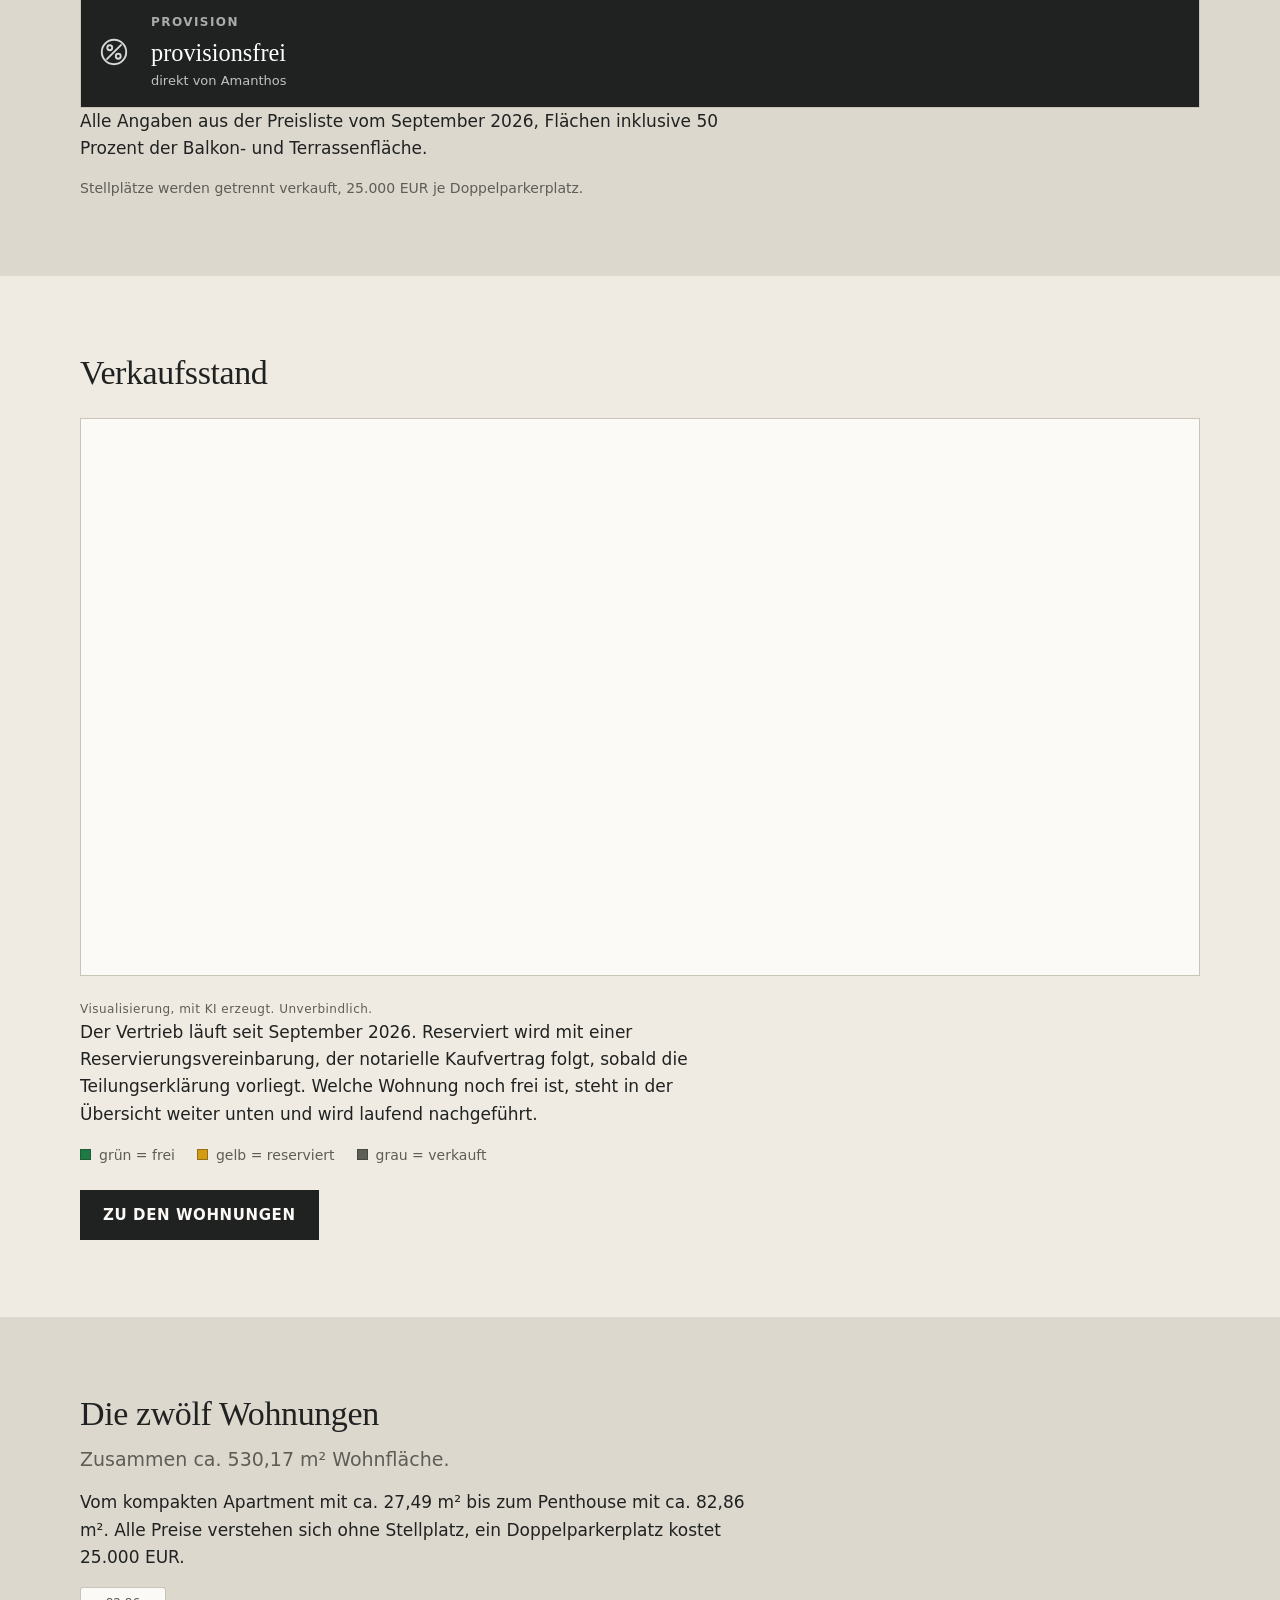
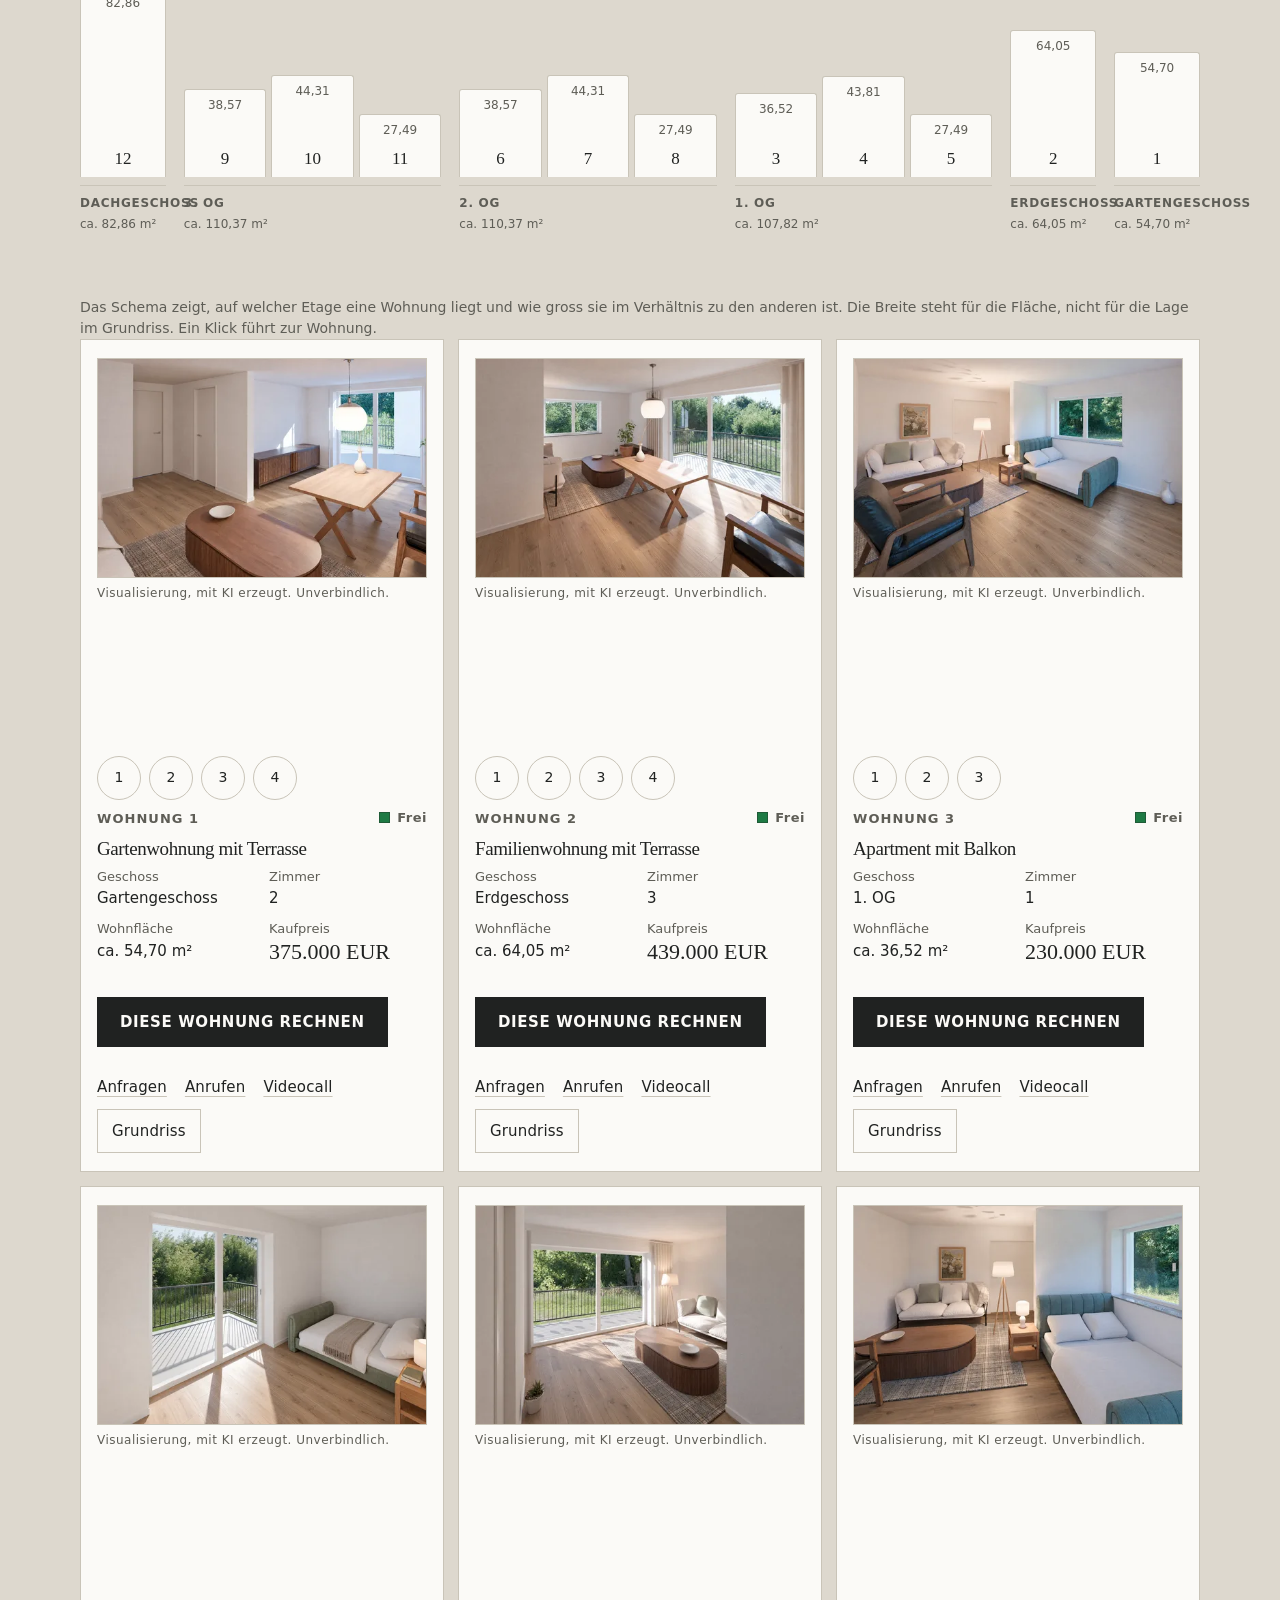
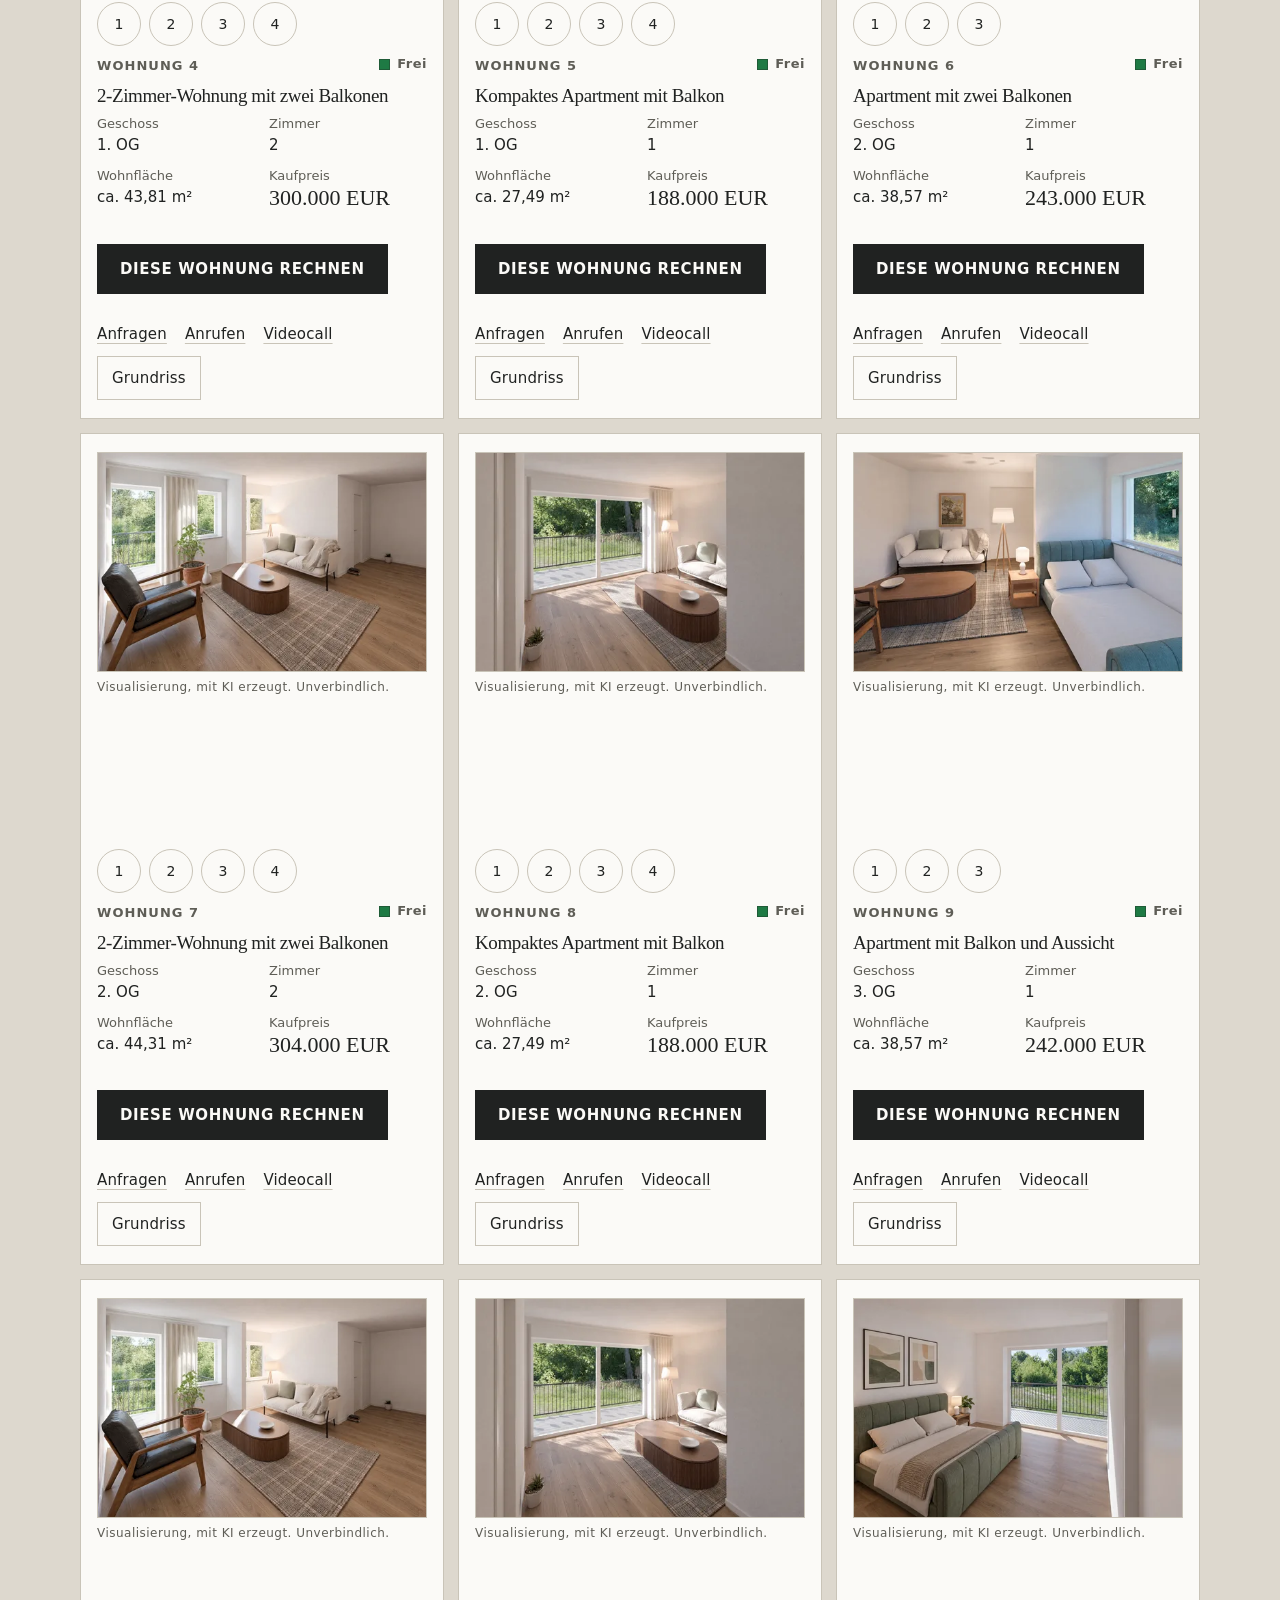
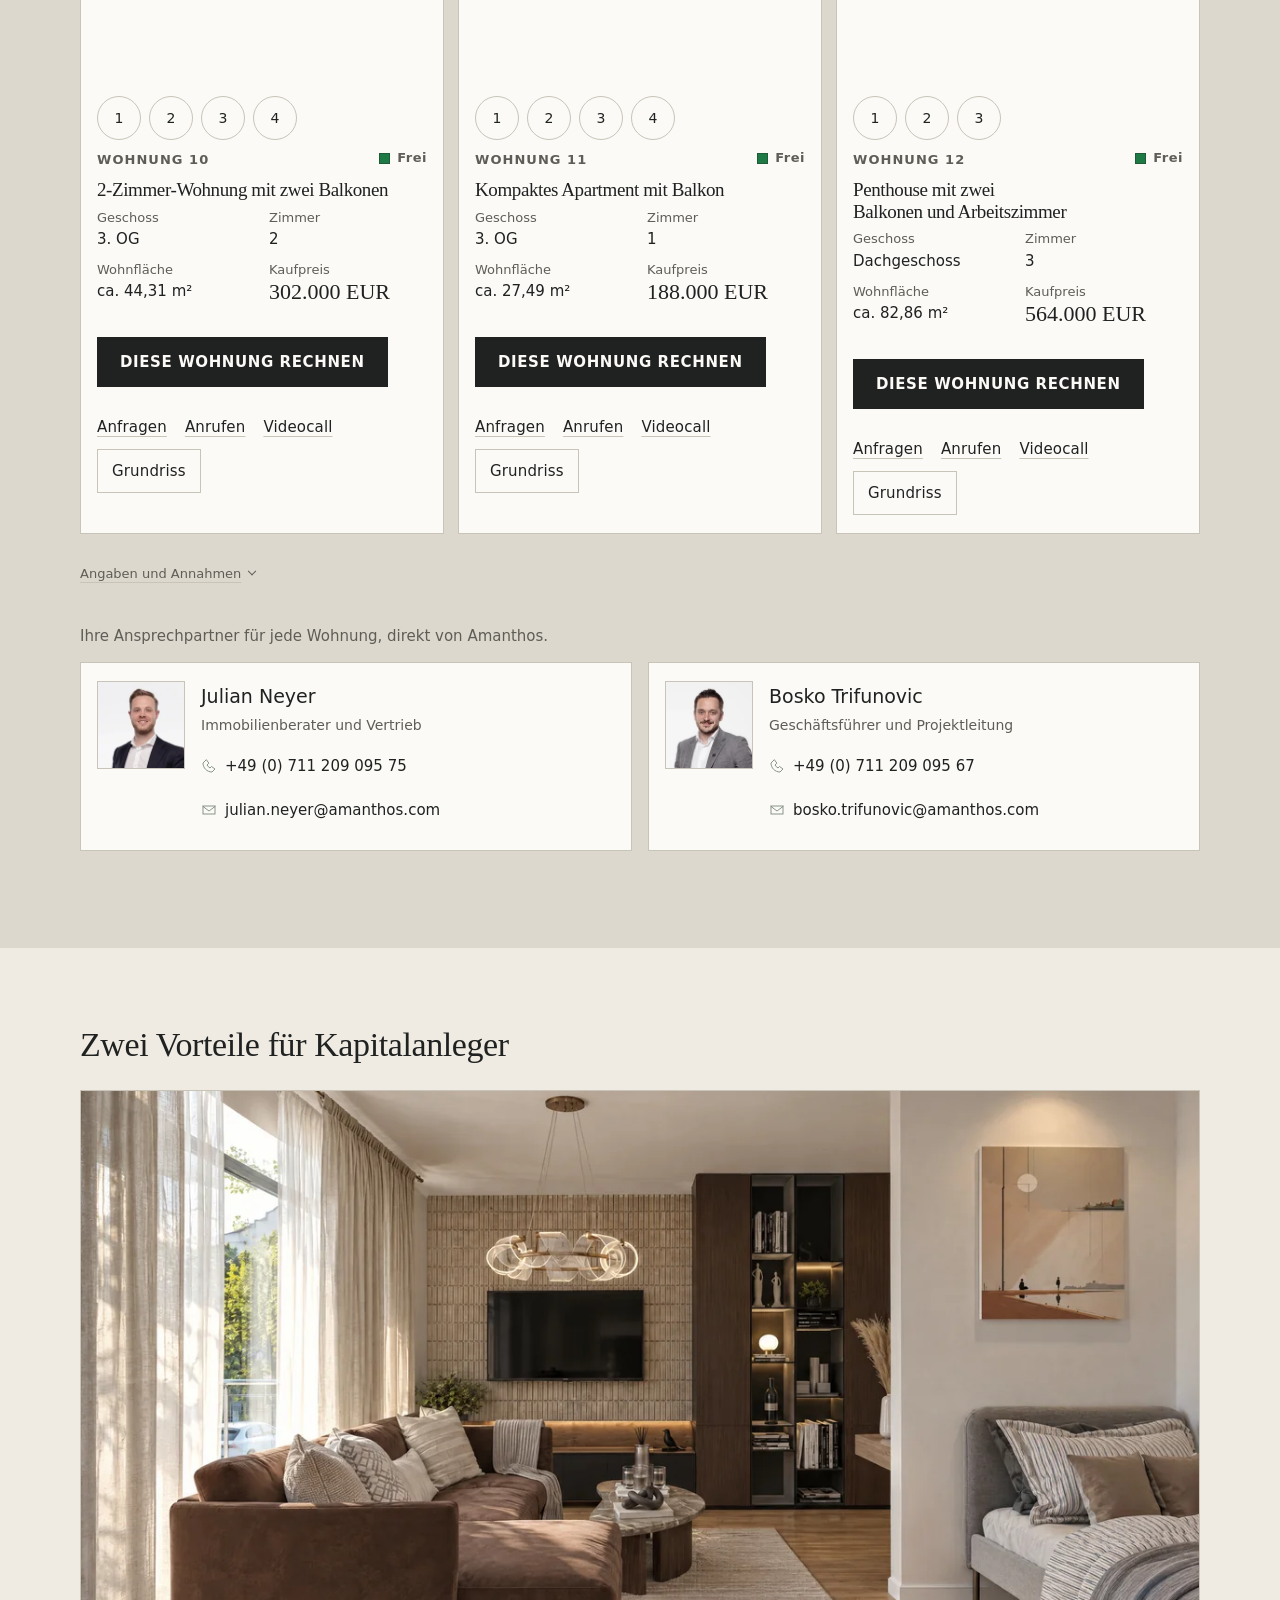
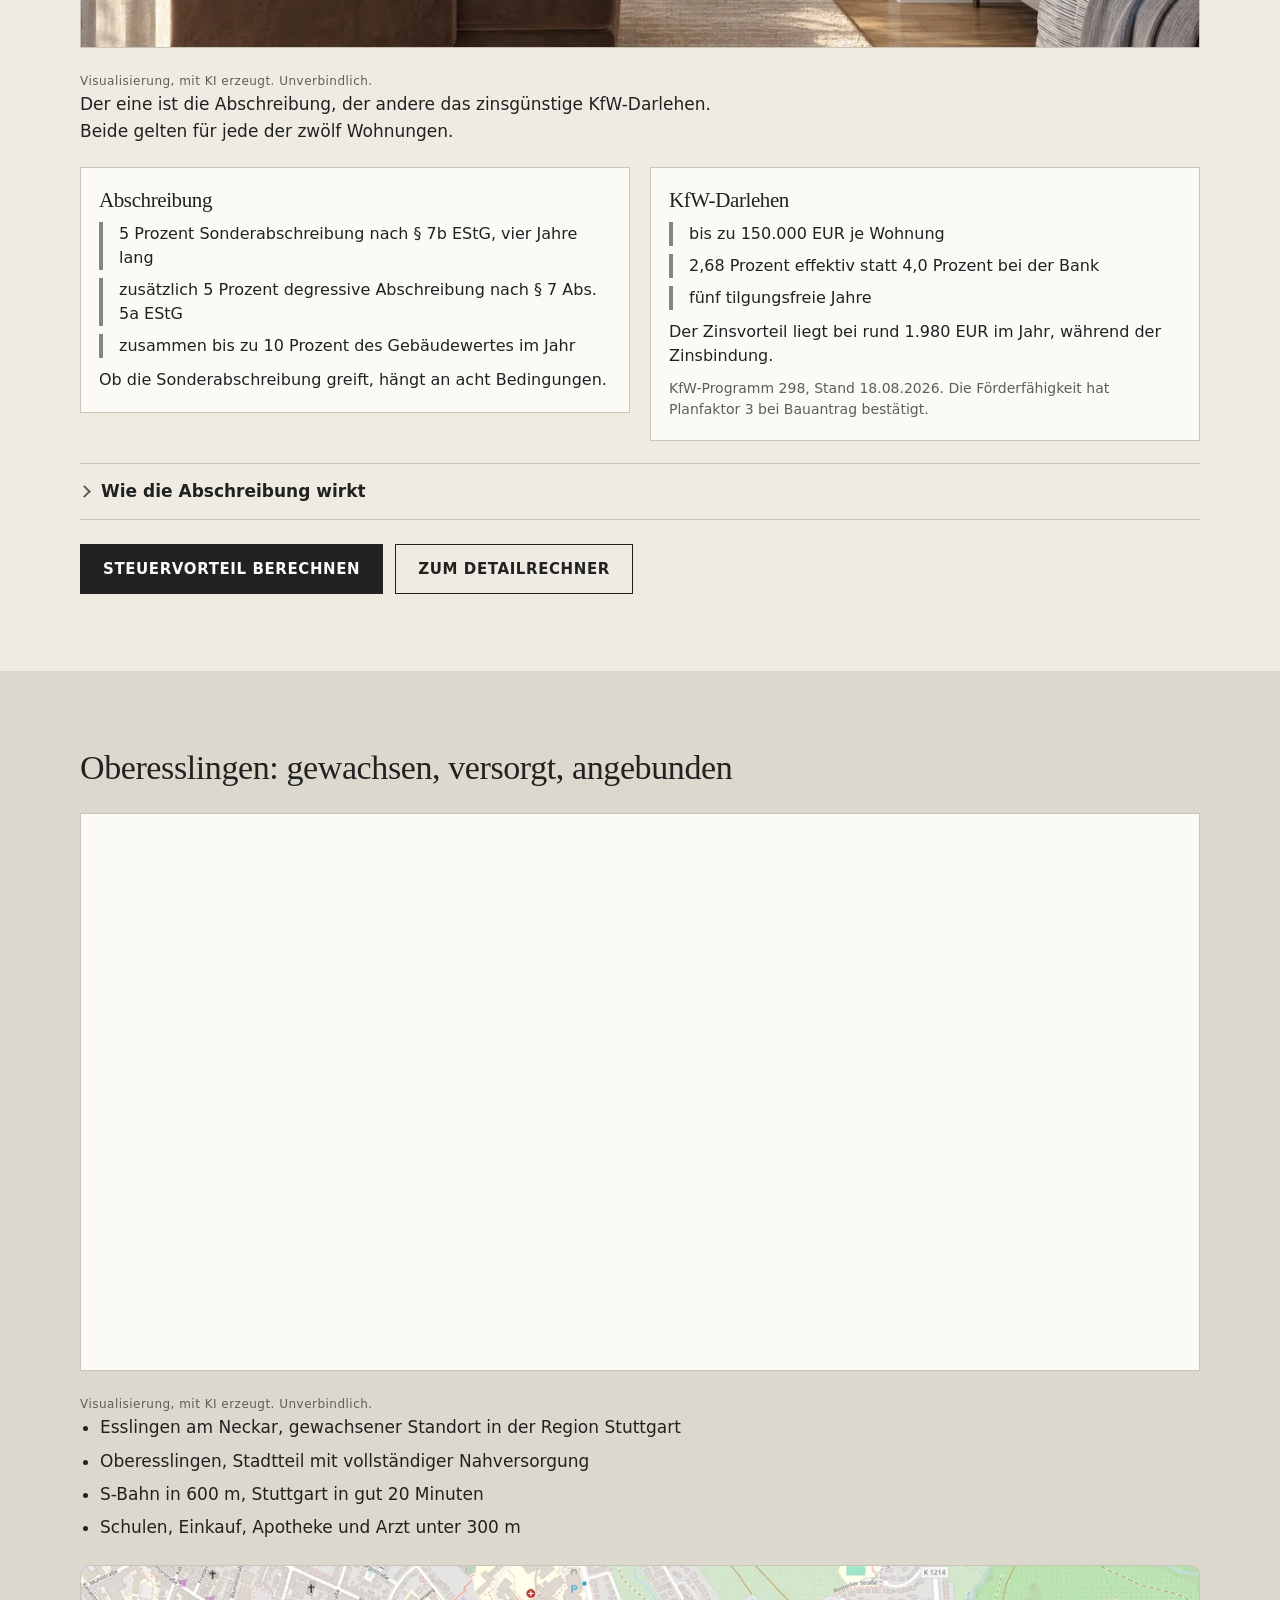
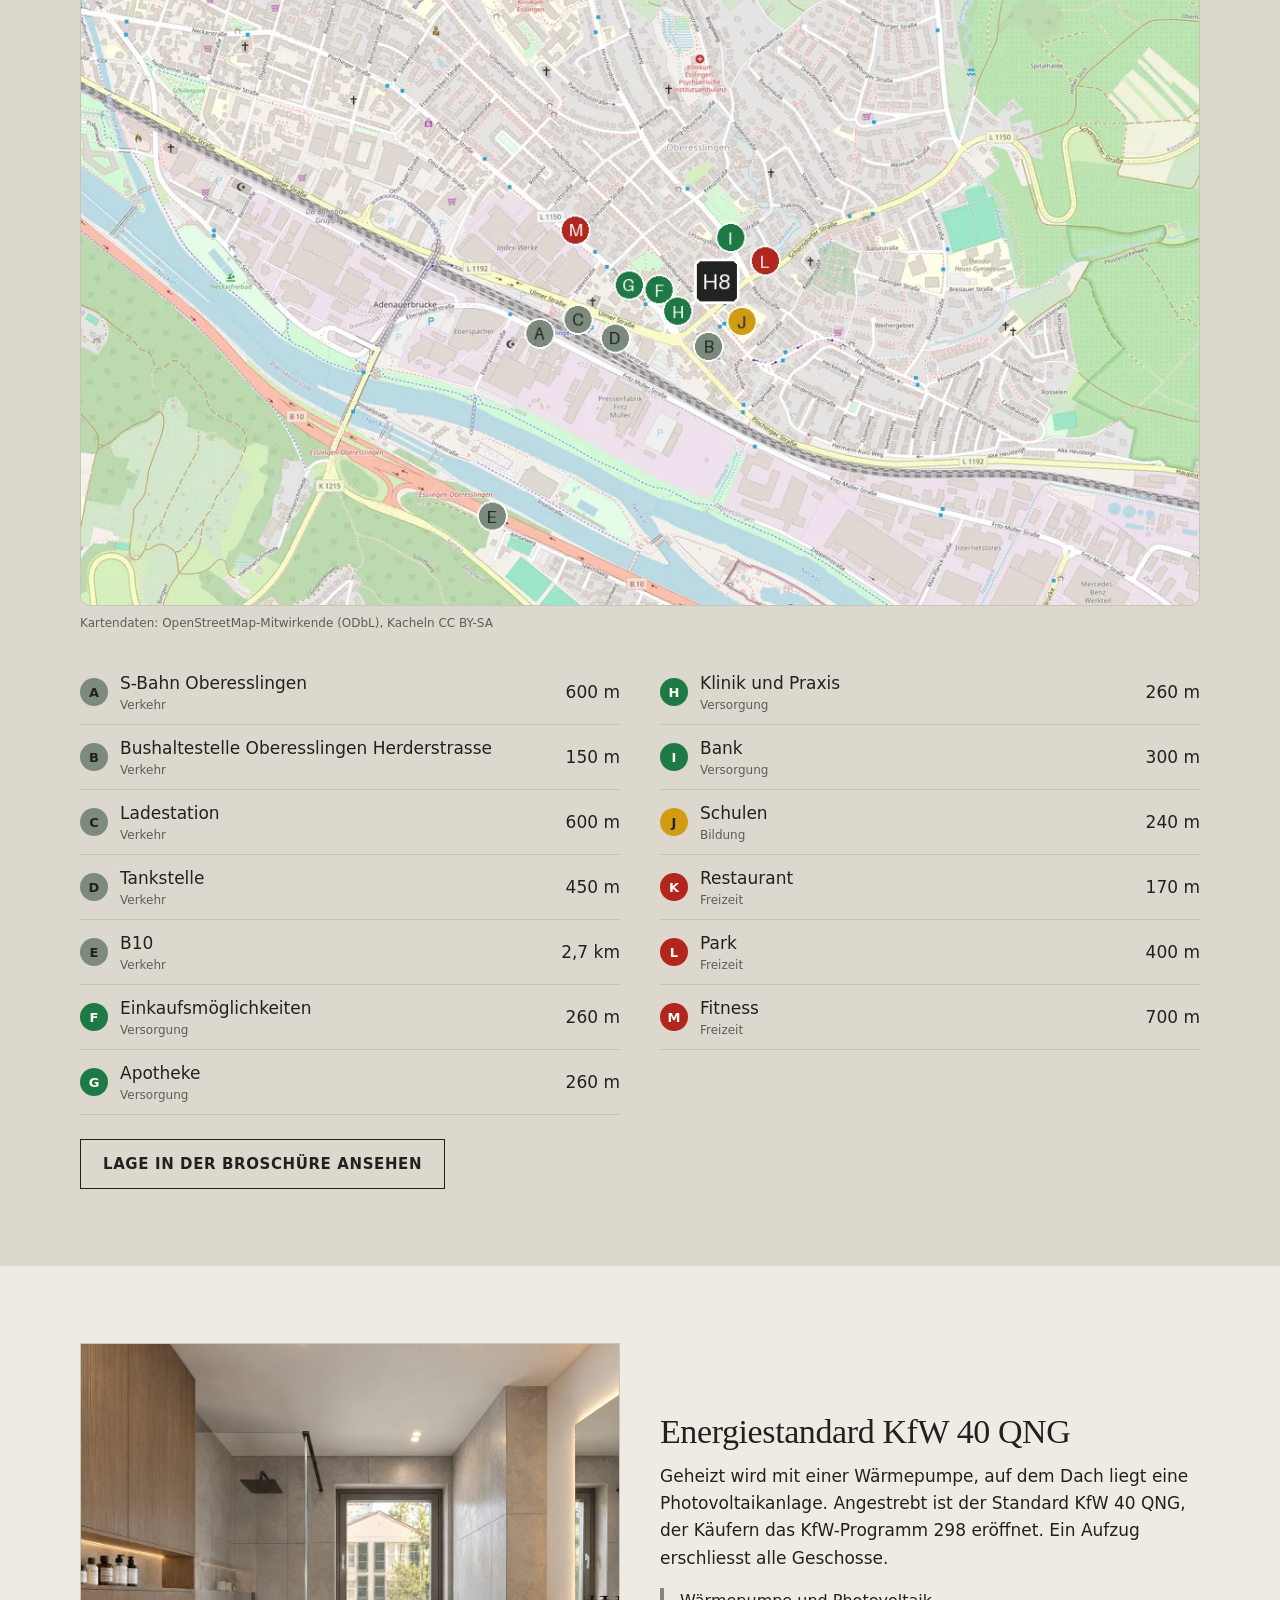
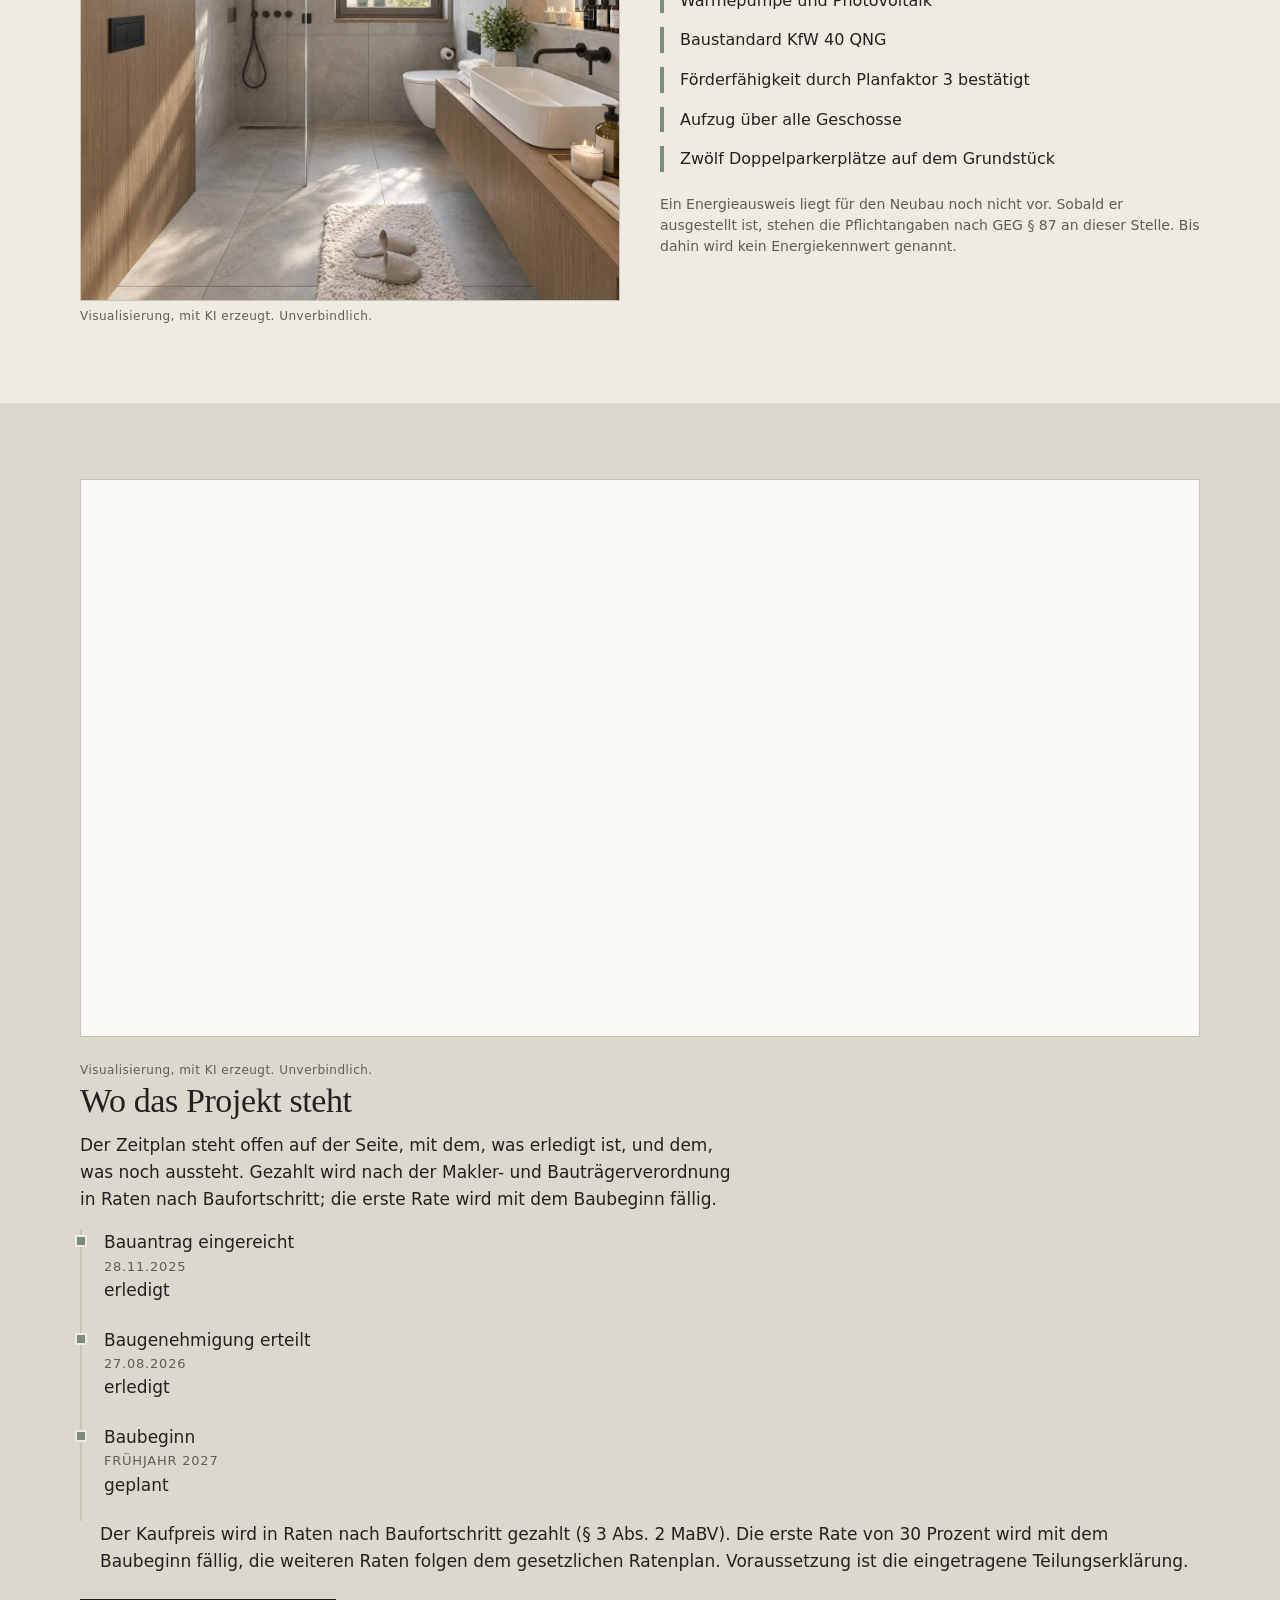
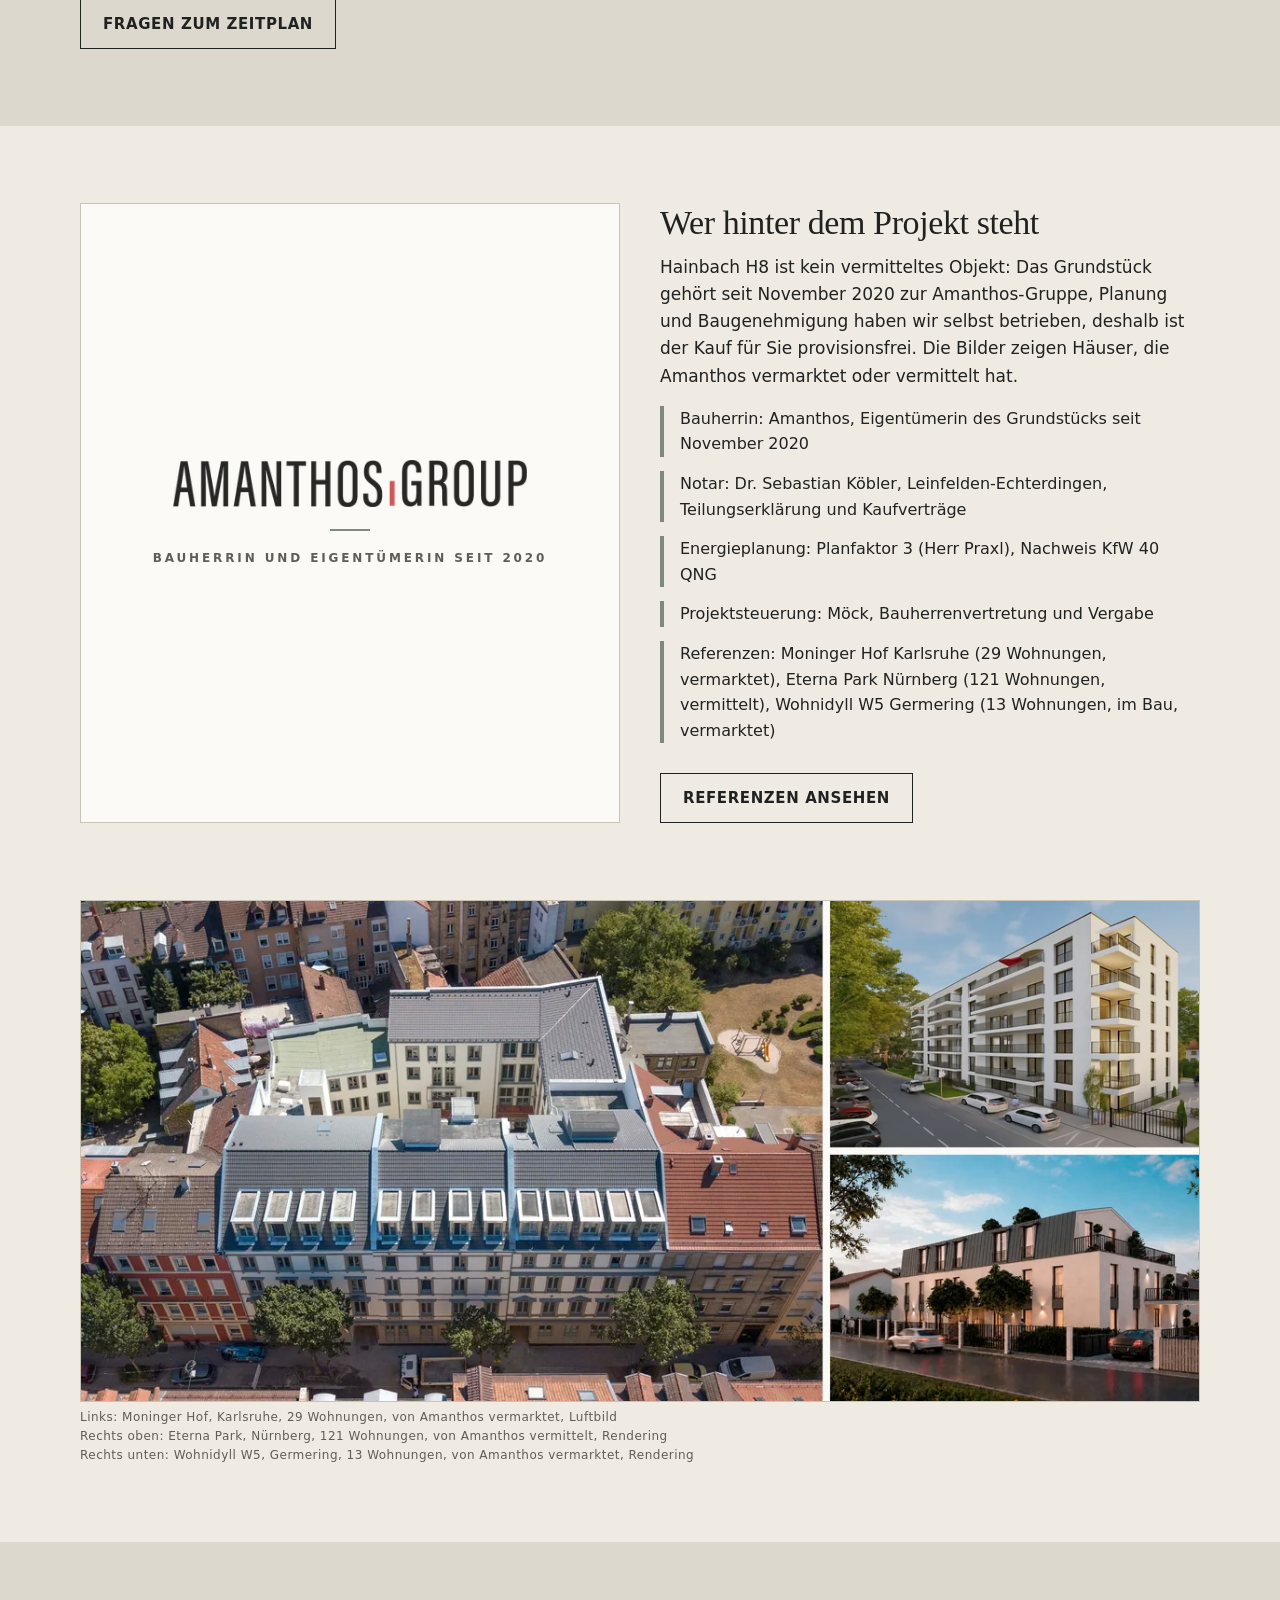
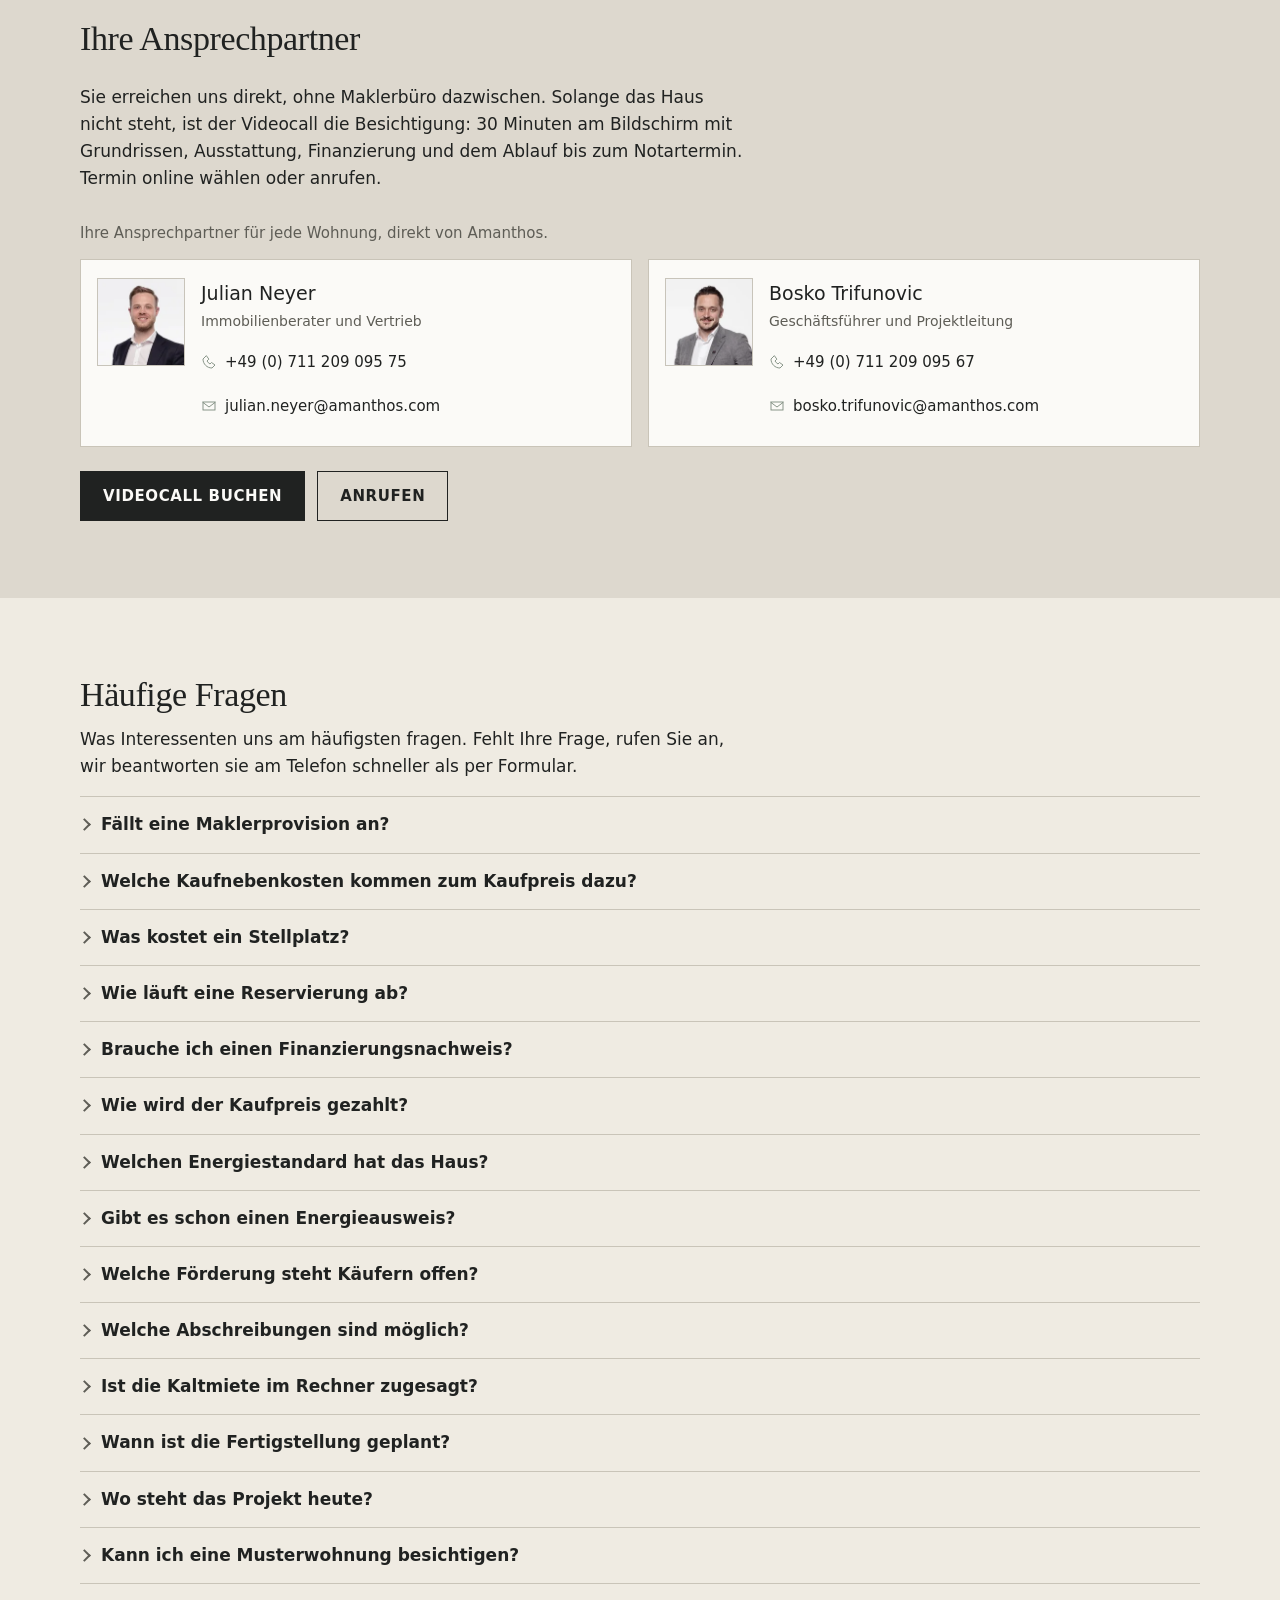
==== commit b42400b1: "chore: publish site build, consent banner in the page palette" ====
--- a/index.html
+++ b/index.html
@@ -3,7 +3,7 @@
 <head>
 <meta charset="utf-8">
 <meta name="viewport" content="width=device-width, initial-scale=1">
-<meta http-equiv="Content-Security-Policy" content="default-src 'self'; base-uri 'self'; object-src 'none'; form-action 'self'; script-src 'self' https://www.googletagmanager.com https://www.googleadservices.com https://googleads.g.doubleclick.net https://www.gstatic.com https://connect.facebook.net https://challenges.cloudflare.com https://app.cal.com https://cdnjs.cloudflare.com; style-src 'self' 'unsafe-inline'; img-src 'self' data: https://www.facebook.com https://www.googletagmanager.com https://www.google.com https://www.google.de https://www.google.ch https://www.googleadservices.com https://googleads.g.doubleclick.net https://ad.doubleclick.net https://www.google-analytics.com https://*.analytics.google.com; font-src 'self'; connect-src 'self' https://amanthos-conversion-relay.onrender.com https://www.google-analytics.com https://analytics.google.com https://*.analytics.google.com https://stats.g.doubleclick.net https://www.googletagmanager.com https://www.google.com https://www.google.de https://www.google.ch https://www.googleadservices.com https://googleads.g.doubleclick.net https://ad.doubleclick.net https://connect.facebook.net https://www.facebook.com https://graph.facebook.com https://challenges.cloudflare.com https://app.cal.com; frame-src https://challenges.cloudflare.com https://app.cal.com https://td.doubleclick.net https://googleads.g.doubleclick.net">
+<meta http-equiv="Content-Security-Policy" content="default-src 'self'; base-uri 'self'; object-src 'none'; form-action 'self'; script-src 'self' https://www.googletagmanager.com https://www.googleadservices.com https://googleads.g.doubleclick.net https://www.gstatic.com https://connect.facebook.net https://plausible.io https://challenges.cloudflare.com https://app.cal.com https://cdnjs.cloudflare.com; style-src 'self' 'unsafe-inline'; img-src 'self' data: https://www.facebook.com https://www.googletagmanager.com https://www.google.com https://www.google.de https://www.google.ch https://www.googleadservices.com https://googleads.g.doubleclick.net https://ad.doubleclick.net https://www.google-analytics.com https://*.analytics.google.com; font-src 'self'; connect-src 'self' https://amanthos-conversion-relay.onrender.com https://plausible.io https://www.google-analytics.com https://analytics.google.com https://*.analytics.google.com https://stats.g.doubleclick.net https://www.googletagmanager.com https://www.google.com https://www.google.de https://www.google.ch https://www.googleadservices.com https://googleads.g.doubleclick.net https://ad.doubleclick.net https://connect.facebook.net https://www.facebook.com https://graph.facebook.com https://challenges.cloudflare.com https://app.cal.com; frame-src https://challenges.cloudflare.com https://app.cal.com https://td.doubleclick.net https://googleads.g.doubleclick.net">
 <meta name="referrer" content="strict-origin-when-cross-origin">
 <title>H8 Wohnen am Hainbach in Esslingen | 12 Neubauwohnungen</title>
 <meta name="description" content="Hainbachstrasse 8, Esslingen: zwoelf Wohnungen von 27 bis 83 m2, KfW 40 QNG, ab 188.000 EUR. Provisionsfrei direkt von Amanthos.">
@@ -20,8 +20,8 @@
 <meta name="twitter:card" content="summary_large_image">
 <link rel="icon" href="/favicon.svg" type="image/svg+xml">
 <link rel="apple-touch-icon" href="/favicon.svg">
-<link rel="stylesheet" href="/stil.7f1b56e8.css">
-<link rel="stylesheet" href="/einwilligung.9a00bb95.css">
+<link rel="stylesheet" href="/stil.c6e73e46.css">
+<link rel="stylesheet" href="/einwilligung.b8759ed8.css">
 <link rel="stylesheet" href="/formular.dc992d23.css">
 <link rel="stylesheet" href="/wohnungsrechner.1891209b.css">
 <link rel="stylesheet" href="/kopf.30e96bee.css">
@@ -41,6 +41,7 @@
 <script src="/js/held.30713790.js" defer></script>
 <script src="/js/termin.a87a85f6.js" defer></script>
 <script src="/js/bildschau.0e256007.js" defer></script>
+<script defer data-domain="hainbach-h8.de" src="https://plausible.io/js/script.js"></script>
 <script src="https://challenges.cloudflare.com/turnstile/v0/api.js?render=explicit" defer></script>
 
 </head>
--- a/stil.c6e73e46.css
+++ b/stil.c6e73e46.css
@@ -0,0 +1,1314 @@
+/* Stil der Projektwebsite Hainbach H8 (Plan h8-website, Arbeitspaket 2).
+
+   MOBIL ZUERST. Jede Regel gilt zunaechst fuer das schmale Geraet; breitere Bildschirme
+   bekommen ihre Abweichung in einer min-width-Abfrage. Der Seitenrand ist an keiner Breite
+   kleiner als 16 px: er sitzt einmal als padding-inline auf den drei Behaeltern
+   [data-amn-innen] (kopf.css), .h8-abschnitt und .h8-fuss__innen, und nirgends sonst.
+
+   PALETTE UND MASSE folgen rechner/rechner.css, damit der eingebettete Rechnerblock auf
+   /rechner/ nicht wie ein Fremdkoerper wirkt: Grund #efebe2, Karte #fbfaf7, Text #202221,
+   leiser Text #5e5d56, Linie #c9c4b8, Salbei #7c8b7d als Akzent. Das Band #ddd8ce ist der
+   Grundton der Schwesterseite wohnidyll-w5.de und traegt hier Kopf, Fuss und jeden zweiten
+   Abschnitt. Kein Textton liegt unter 4,5:1 auf seinem Grund, kein Tippziel unter 44 px.
+
+   SCHRIFTEN. Selbstgehostet, sagt der Plan. Im Repo liegt keine einzige Schriftdatei, und
+   dieses Arbeitspaket laedt nichts aus dem Netz. Es steht deshalb eine Ersatzkette aus
+   Systemschriften hier, und seite/statisch/schriften/README.md nennt die vier fehlenden
+   Dateien und die zwei Zeilen, die sich danach aendern. Eine erfundene Schriftdatei waere
+   ein toter Verweis auf jeder Seite.
+
+   DER KLASSENVERTRAG. Arbeitspaket 3 schreibt das Markup der elf Abschnitte, dieses Arbeitspaket den
+   Stil dazu. Damit sich beide nicht verfehlen, sind hier alle Klassen gesetzt, die die
+   Abschnitte brauchen, auch wenn ihr Markup noch nicht existiert. Wer eine weitere braucht,
+   sagt es, statt eine eigene zu erfinden:
+
+     Gerueste   .h8-band (volle Breite, Grundton) > .h8-abschnitt (Breite und Rand)
+                .h8-abschnitt__kopf, .h8-obertitel, .h8-abschnitt__titel, .h8-fliesstext
+                .h8-raster, .h8-raster--bild-rechts, .h8-raster--bild-links
+     Bausteine  .h8-knopf, .h8-knopf--primaer, .h8-knopfreihe
+                .h8-liste, .h8-liste--merkmale, .h8-fussnote, .h8-bild, .h8-vorspann
+     Abschnitte .h8-hero (1), .h8-kennzahlen + .h8-kennzahl (2 und 9), .h8-ampel (3 und 5),
+                .h8-karten + .h8-karte (5), .h8-zeitleiste (8), .h8-traeger (9)
+     Tabelle    .h8-tabelle in .h8-tabelle__rahmen (laeuft quer, nie die Seite)
+
+   Formular und Einwilligungsbanner haben ihren eigenen Stil (Arbeitspakete 7 und 5), und
+   seit dem 11.09.2026 auch der Rechner an der Wohnungskarte: `wohnungsrechner.css` mit dem
+   Praefix `amk-`, eigener Klassenvertrag in ihrem Kopf. Seit dem 12.09.2026 (Plan
+   h8-verkauf-2) kommen sechs weitere dazu, je Datei ein Praefix und ein Vertrag im Kopf:
+   kopf.css (amn, die Kopfleiste), vorteile.css (amv), lage.css (aml), wohnungen.css (amw,
+   das Blatt an der Wohnungskarte), ansprechpartner.css (amp) und held.css (amb, die
+   Bildbuehne). Diese Datei hier weiss nichts davon und soll es nicht: jede Oberflaeche mit
+   eigenem Stil ist ein eigener Vertrag. Was hier stand und dort ersetzt wurde (die
+   Kopfleiste, die Personenliste), ist entfernt, nicht auskommentiert.
+
+   NACHGETRAGEN am 10.09.2026, Feinschliff nach dem Vorbild von amanthos.com. Der Vertrag
+   sagt "wer eine weitere braucht, sagt es"; hier ist es gesagt:
+
+     .h8-hero__schleier    der Verlauf zwischen Motiv und Schrift im Held
+     .h8-hero__vorzeile    die gesperrte Vorzeile ueber dem Titel (nutzt .h8-obertitel)
+     .h8-fuss__gewaehr     der Haftungshinweis in der Fussleiste jeder Seite
+     data-am-einblenden    Merkmal, kein Klassenname: der Abschnitt blendet beim Scrollen
+                           ein. Gesetzt von der Vorlage, geschaltet von js/feinschliff.js.
+                           VERSTECKT WIRD NUR unter html.hat-einblendung, und diese Klasse
+                           setzt allein das Skript. Faellt es aus, ist nichts verborgen.
+     .ist-sichtbar         der eingeblendete Zustand dazu
+
+   NACHGETRAGEN am 11.09.2026, zweite Runde:
+
+     .h8-marke__zeichen    die Bildmarke, eingebettet aus teile/marke.html; sie erbt ueber
+                           currentColor die Textfarbe und steht auf Sand wie auf Tinte
+     .h8-marke__wort       die Wortmarke daneben, bricht nie um
+     .h8-kopf__ziel        kein Stil mehr, nur der Haken, an dem js/feinschliff.js die
+                           Ziele der Leiste findet; das Skript setzt daneben aria-current,
+                           und daran haengt kopf.css den Zustand. Ohne JavaScript bleibt
+                           die Zeile schlicht.
+
+   Die Gliederung der Themen laeuft ueber die schon vorgesehene Huelle: .h8-band um jeden
+   zweiten .h8-abschnitt. Kein neuer Name, nur der vorhandene endlich benutzt.
+
+   NACHGETRAGEN am 11.09.2026, dritte Runde:
+
+     .h8-kennzahl__ziel    der Verweis, der die Kachel ganz ausfuellt. Frueher trug das <a>
+                           dieselbe Klasse wie das <li>: zwei Karten ineinander, doppelte
+                           Polsterung, unentschiedenes Ueberfahren
+     .h8-kennzahl__zusatz  die ruhige zweite Zeile unter dem Wert, haelt ihn einzeilig
+     .h8-kennzahl--stark   die EINE Kachel, die verkauft, in Tinte. Bei zweien hebt sich
+                           keine mehr ab
+     .h8-fuss__block       Marke, Anschrift und Hinweis als ein Block neben den Rechtszielen
+
+   NACHGETRAGEN am 11.09.2026, vierte Runde:
+
+     .am-zeichen-set       die unsichtbare Huelle des Zeichensatzes aus teile/zeichen.html
+     .h8-kennzahl__zeichen das Zeichen der Kachel, in Salbei
+
+   NACHGETRAGEN am 11.09.2026, fuenfte Runde:
+
+     .h8-ampel__eintrag    ein Eintrag der Verkaufsstand-Legende, traegt data-status
+     .h8-punkt             das farbige Quadrat. NUR dieses zeichnet ein Quadrat, und es steht
+                           ueberall, wo ein Vorfahr data-status traegt: Legendeneintrag und
+                           Wohnungskarte. Hiess bis zur sechsten Runde .h8-ampel__punkt und
+                           liess die Karte deshalb ohne Zeichen zurueck
+
+   NACHGETRAGEN am 11.09.2026, sechste Runde:
+
+     .h8-karte__kopf       Zeile ueber dem Kartentitel: Nummer links, Stand rechts
+     .h8-karte__stand      der Verkaufsstand in der Karte, Punkt plus Wort
+     .h8-abschnitt__titel--vorbild
+                           Ueberschrift, die VOR dem Kapitelbild steht, mit mehr Luft darunter
+     .h8-karte__zeile      ein Paar aus Bezeichnung und Wert in der Wohnungskarte
+     .h8-karte__zeile--preis   nur diese eine Zeile steht gross
+
+   NACHGETRAGEN am 11.09.2026, siebte Runde:
+
+     .h8-faq               die Liste der haeufigen Fragen
+     .h8-faq__eintrag      ein <details>, traegt den Zustand als [open]
+     .h8-faq__frage        das <summary>, zugleich Klappziel, mindestens 44 px
+     .h8-faq__antwort      der Text darunter
+
+   NACHGETRAGEN am 17.09.2026, Vertrauensabschnitt:
+
+     .h8-traeger           die Flaeche mit dem Querformat-Logo der Gruppe, ersetzt .h8-personen
+     .h8-traeger__logo     der Verweis um das Logo, auf amanthos.com
+     .h8-traeger__zeile    die Vorzeile unter dem Logo
+     .h8-referenzbild      das Referenzbild mit Legende unter dem Raster
+
+   DIE KENNUNG DER ABSCHNITTE sitzt auf der Ueberschrift, nicht auf der Sektion: sieben der
+   elf Abschnitte beginnen mit einem grossen Bild, und ein Sprung landete sonst darin. Die
+   Themenmarkierung in js/feinschliff.js sucht sich von dort den umgebenden .h8-abschnitt,
+   weil eine Ueberschrift zu kurz ist, um das Messband sinnvoll zu schneiden.
+
+   ZU DEN UNTERSTREICHUNGEN: die Seite setzt `color: inherit`, ein Verweis traegt also keine
+   Farbe als Signal. Wer ihm den Unterstrich nimmt, MUSS etwas anderes an seine Stelle setzen.
+   Ohne Dauerstrich stehen deshalb nur Stellen, an denen ein Zeichen oder die Form die Aufgabe
+   uebernimmt: Kontaktkarte, Fusszeilen-Navigation, Kennzahlkacheln. Verweise im Fliesstext
+   behalten ihn, dort ist er die einzige Unterscheidung; Ueberfahren und Tastaturfokus bringen
+   ihn ueberall zurueck.
+
+   Die drei Kennwerte --h8-luft, --h8-uebergang und --h8-schwung tragen Rhythmus und
+   Bewegung. Wer einen vierten Abstandswert braucht, aendert die Luft, statt eine Zahl
+   in eine Regel zu schreiben. */
+
+/* Kennwerte ---------------------------------------------------------------- */
+
+:root {
+  --h8-text: #202221;
+  --h8-leise: #5e5d56;
+  --h8-linie: #c9c4b8;
+  --h8-grund: #efebe2;
+  --h8-band: #ddd8ce;
+  --h8-karte: #fbfaf7;
+  --h8-akzent: #7c8b7d;
+  --h8-rot: #b3261e;
+  --h8-gruen: #1e7a44;
+  /* Heller als ein Textgelb sein duerfte: diese Farbe fuellt ausschliesslich das Quadrat der
+     Ampel, und dort traegt der Rand die Abgrenzung. #8a6100 las sich neben dem Wort "gelb"
+     als Oliv. Wird die Farbe je fuer Text benutzt, gehoert der dunkle Wert zurueck. */
+  --h8-gelb: #d29b12;
+
+  /* Ersatzkette, solange keine Schriftdatei vorliegt. Merriweather und Lato stehen
+     absichtlich vorn: liegen die Dateien einmal da, greifen sie ohne weitere Aenderung
+     an dieser Stelle. */
+  --h8-titelschrift: Merriweather, Georgia, "Times New Roman", serif;
+  --h8-textschrift: Lato, system-ui, -apple-system, "Segoe UI", Roboto, "Helvetica Neue",
+    Arial, sans-serif;
+
+  --h8-breite: 1120px;
+  --h8-rand: 16px;
+  /* Die tatsaechliche Hoehe der festen Kopfzeile, gemessen. Sie treibt zwei Dinge: den
+     Abstand beim Anspringen (sonst verschwindet die Ueberschrift dahinter) und die Hoehe
+     des Helden. Unter 900 px zwei Zeilen (Marke mit Ort und RECHNER, darunter Anruf-Knopf
+     und Ziele), ab 900 px eine. Wer die Leiste aendert, misst hier nach; die Regeln der
+     Leiste stehen in kopf.css. 99 px am 12.09.2026 bei 320 und 390 px gemessen; die zweite
+     Markenzeile (Ort) kostet dort nichts, weil der Knopf RECHNER die erste Zeile ohnehin
+     hoeher macht als die zweizeilige Marke. */
+  --h8-kopfhoehe: 99px;
+
+  /* Luft, Bewegung und Tiefe. Drei Kennwerte statt verstreuter Zahlen, damit der
+     Rhythmus der Seite an einer Stelle steht und nicht in vierzig Regeln driftet.
+     Die Luft waechst mit der Breite: auf dem Telefon 64 px, auf dem Schreibtisch bis
+     116 px. Enge Abschnitte sind das, was eine Seite billig aussehen laesst, noch vor
+     der Schriftwahl. */
+  --h8-luft: clamp(56px, 6vw, 84px);
+  --h8-uebergang: 0.4s cubic-bezier(0.25, 0.1, 0.25, 1);
+  --h8-schwung: cubic-bezier(0.23, 1, 0.32, 1);
+  --h8-schatten: 0 18px 40px rgba(32, 34, 33, 0.10);
+  --h8-schatten-tief: 0 26px 60px rgba(32, 34, 33, 0.16);
+
+  /* Bruecke zum Einwilligungsbanner (Arbeitspaket 5). Es faerbt sich ueber --am-*-Variablen
+     mit Rueckfallwerten und sollte laut seinem Kopf "spaeter mitfaerben"; die Zuweisung fehlte
+     aber, und so stand es mit seiner eigenen blauen Palette, runden Ecken und orangem Fokus
+     auf dem Sand der Seite (gemeldet 20.09.2026). Hier steht sie. Wer die Palette oben aendert,
+     aendert das Banner mit, ohne dessen Datei anzufassen. */
+  --am-schrift: var(--h8-textschrift);
+  --am-flaeche: var(--h8-karte);
+  --am-text: var(--h8-text);
+  --am-text-leise: var(--h8-leise);
+  --am-linie: var(--h8-linie);
+  /* Der Akzent des Banners ist die Textfarbe, nicht das Salbei: seine beiden Schaltflaechen
+     sind dieselben wie .h8-knopf und .h8-knopf--primaer, und die tragen Anthrazit. */
+  --am-akzent: var(--h8-text);
+  --am-akzent-text: var(--h8-karte);
+  --am-fokus: var(--h8-text);
+  /* Die Seite kennt genau einen Radius, und der sitzt an einem Diagrammbalken. Alles andere
+     hat scharfe Kanten, auch die Knoepfe. */
+  --am-radius: 0;
+  --am-ew-schleier: rgba(32, 34, 33, 0.35);
+}
+
+/* Grundlagen --------------------------------------------------------------- */
+
+*, *::before, *::after { box-sizing: border-box; }
+
+html {
+  /* Der Kopf liegt fest oben. Ohne diesen Abstand verschwindet die Ueberschrift eines
+     angesprungenen Abschnitts darunter. */
+  scroll-padding-top: calc(var(--h8-kopfhoehe) + 12px);
+  -webkit-text-size-adjust: 100%;
+}
+
+/* Ab 900 px 66 statt 63 px: die Zeile "Esslingen am Neckar" unter der Wortmarke kostet auf
+   dem Schreibtisch drei Pixel (am 12.09.2026 bei 1280 px gemessen). */
+@media (min-width: 900px) { :root { --h8-kopfhoehe: 66px; } }
+
+@media (prefers-reduced-motion: no-preference) {
+  html { scroll-behavior: smooth; }
+}
+
+body {
+  margin: 0;
+  /* Spalte mit Mindesthoehe, damit die Fussleiste auf einer kurzen Seite (404,
+     Impressum) unten steht und nicht mitten im Bild endet. */
+  display: flex;
+  flex-direction: column;
+  min-height: 100vh;
+  background: var(--h8-grund);
+  color: var(--h8-text);
+  font-family: var(--h8-textschrift);
+  font-size: 17px;
+  line-height: 1.6;
+  /* Nichts auf dieser Seite darf sie quer laufen lassen. Wer etwas Breiteres braucht
+     (Tabelle), stellt es in .h8-tabelle__rahmen. Bewusst clip statt hidden: hidden macht
+     den Rumpf zum Scrollbehaelter und nimmt der Kopfleiste ihr position: sticky. Kennt
+     ein Browser clip nicht, gilt der Vorgabewert, und es geht nichts kaputt. */
+  overflow-x: clip;
+}
+
+.h8-inhalt { flex: 1 0 auto; }
+
+img, svg, video { max-width: 100%; height: auto; }
+[hidden] { display: none !important; }
+
+a { color: inherit; text-decoration: underline; text-underline-offset: 3px; }
+a:hover { text-decoration-thickness: 2px; }
+
+:focus-visible {
+  outline: 2px solid var(--h8-text);
+  outline-offset: 2px;
+}
+
+h1, h2, h3 {
+  font-family: var(--h8-titelschrift);
+  font-weight: 500;
+  line-height: 1.15;
+  letter-spacing: -0.4px;
+  text-wrap: balance;
+  margin: 0 0 14px;
+}
+h1 { font-size: clamp(30px, 7vw, 46px); }
+h2 { font-size: clamp(25px, 5vw, 34px); }
+h3 { font-size: clamp(19px, 3.4vw, 23px); }
+p { margin: 0 0 16px; }
+p:last-child { margin-bottom: 0; }
+
+/* Sprungmarke fuer die Tastatur: sichtbar, sobald sie den Fokus hat. */
+.h8-sprung {
+  position: absolute;
+  left: -9999px;
+  z-index: 20;
+  padding: 12px 16px;
+  background: var(--h8-text);
+  color: var(--h8-karte);
+  text-decoration: none;
+}
+.h8-sprung:focus {
+  left: 8px;
+  top: 8px;
+}
+
+/* Marke, in Kopf und Fuss ----------------------------------------------------- */
+
+/* Die Kopfleiste selbst wohnt seit dem Plan h8-verkauf-2 in kopf.css und haengt an
+   data-amn-Merkmalen; die frueheren `.h8-kopf__*`-Regeln sind am 12.09.2026 von hier
+   entfernt, nachdem grundgeruest.html das neue Blatt laedt. Zwei Klassen der Leiste bleiben
+   in dieser Datei, weil sie nicht nur der Leiste gehoeren: `.h8-kopf` steht weiter am
+   <header> fuer die Druckregel unten, und `.h8-kopf__ziel` ist der Haken, an dem
+   js/feinschliff.js die Ziele findet; gestaltet wird beides nicht mehr hier.
+   Die Bildmarke erbt ueber currentColor die Textfarbe und steht deshalb ohne zweite
+   Fassung auf Sand wie auf Tinte. Sie schrumpft nie mit: flex-shrink 0, sonst quetscht
+   sie die schmale Kopfzeile zusammen, bevor die Ziele umbrechen. Die Fussleiste nutzt
+   dieselbe Bild- und Wortmarke (teile/fuss.html). */
+.h8-marke__zeichen { flex: 0 0 auto; width: 26px; height: 26px; }
+.h8-marke__wort { white-space: nowrap; }
+
+/* Abschnitte --------------------------------------------------------------- */
+
+.h8-band { background: var(--h8-band); }
+.h8-band--karte { background: var(--h8-karte); }
+
+.h8-abschnitt {
+  max-width: calc(var(--h8-breite) + 2 * var(--h8-rand));
+  margin-inline: auto;
+  padding: var(--h8-luft) var(--h8-rand);
+}
+@media (min-width: 760px) {
+  .h8-abschnitt { padding-block: var(--h8-luft); }
+}
+
+.h8-abschnitt__kopf { max-width: 62ch; margin-bottom: 24px; }
+.h8-obertitel {
+  margin: 0 0 10px;
+  font-size: 12px;
+  font-weight: 600;
+  /* Weit gesperrt. Eine Vorzeile ist kein kleiner Text, sie ist ein Signal, und ihre
+     Wirkung kommt aus dem Abstand der Zeichen, nicht aus der Groesse. */
+  letter-spacing: 0.24em;
+  text-transform: uppercase;
+  color: var(--h8-leise);
+}
+/* DAS SPRUNGZIEL IST DIE UEBERSCHRIFT, nicht der Abschnitt. Sieben der elf Abschnitte
+   beginnen mit einem grossen Bild; wer auf "Lage" klickte, landete technisch richtig, sah
+   aber nur Bild und hielt den Verweis fuer kaputt. Am 11.09.2026 gemeldet. Die Kennung sitzt
+   deshalb auf der Ueberschrift, und scroll-margin haelt das Bild darueber angeschnitten
+   sichtbar, damit der Sprung als Ortswechsel lesbar bleibt. */
+.h8-abschnitt__titel { margin-bottom: 12px; scroll-margin-top: 18px; }
+/* Steht die Ueberschrift VOR dem Kapitelbild, braucht sie Luft darunter, sonst klebt ein
+   560 px hohes Motiv an der Zeile. Die vermessenen Referenzseiten halten dort 100 bis
+   480 px Abstand, und auf 37 geprueften Bildern ging KEIN Kapitelbild seiner eigenen
+   Ueberschrift voraus. Genau das war die Beschwerde vom 11.09.2026: der Sprung landet
+   richtig, zu sehen ist aber nur Motiv. scroll-margin allein heilt das nicht, denn wer
+   normal scrollt, trifft das Bild trotzdem zuerst. */
+.h8-abschnitt__titel--vorbild { margin-bottom: 26px; }
+.h8-fliesstext { max-width: 62ch; }
+/* Dieselbe Marke, aber mitten im Text statt als Vorzeile ueber einem Bild. Sie trennt dort
+   zwei Bloecke und braucht deshalb Luft nach oben; sie bricht auf dem Telefon auf zwei Zeilen
+   um und braucht deshalb Zeilenabstand; und 0,24 em Sperrung, die eine kurze Vorzeile traegt,
+   macht eine lange umgebrochene Zeile schwer lesbar. Am 12.09.2026 auf 390 px gemessen. */
+.h8-obertitel--abschnitt {
+  margin-top: 30px;
+  line-height: 1.5;
+  letter-spacing: 0.16em;
+}
+
+.h8-fussnote {
+  margin: 14px 0 0;
+  font-size: 14px;
+  line-height: 1.5;
+  color: var(--h8-leise);
+}
+/* DER VORSPANN EINES ABSCHNITTS, nicht sein Plakat. Bis zum 13.09.2026 hiess diese Regel
+   `h8-grosszahl` und setzte 32 bis 48 px Schauschrift: die Zeile war damit groesser als die
+   Ueberschrift ueber ihr. Zusammen mit dem Kennzahlenband und dem Verkaufsstand, die
+   unmittelbar davor stehen, war das eine Zahl zu viel an einer Stelle. Jetzt ein ruhiger
+   Satz, der der Ueberschrift den Vortritt laesst; `tabular-nums` bleibt, damit die Ziffern
+   nicht tanzen. */
+.h8-vorspann {
+  display: block;
+  max-width: 62ch;
+  margin: 2px 0 16px;
+  font-size: clamp(16px, 1.7vw, 19px);
+  line-height: 1.5;
+  color: var(--h8-leise);
+  font-variant-numeric: tabular-nums;
+}
+
+/* Zwei Spalten, auf dem Handy untereinander. --bild-links dreht die Reihenfolge auf
+   breiten Bildschirmen um; im Quelltext steht das Bild immer hinter dem Text, damit die
+   Vorlesereihenfolge stimmt. */
+/* Bild und seine Kennzeichnung als EINE Rasterzelle.
+ *
+ * Ohne diesen Behaelter waere der Hinweis das dritte Kind von `.h8-raster` und fiele
+ * damit in eine zweite Rasterzeile. Beim Energieabschnitt hat das am 13.09.2026 die
+ * Merkmalsliste nach unten geschoben, weil das Raster ab 860 px zwei Spalten hat und
+ * das dritte Kind eine neue Zeile oeffnet.
+ *
+ * `min-width: 0` ist Pflicht und kein Beiwerk: ein Rasterkind hat `min-width: auto`
+ * und kann seine Spalte sprengen, sobald der Inhalt breiter ist. */
+.h8-bildfeld { min-width: 0; }
+
+.h8-raster { display: grid; grid-template-columns: minmax(0, 1fr); gap: 28px; }
+@media (min-width: 860px) {
+  .h8-raster { grid-template-columns: minmax(0, 1fr) minmax(0, 1fr); gap: 40px; align-items: center; }
+  .h8-raster--bild-links > :first-child { order: 2; }
+}
+
+/* DER DECKEL FUER INHALTSBILDER, an genau einer Stelle. Am 11.09.2026 auf der Livefassung
+   bei 1512x800 gemessen: sechs dieser Bilder standen 1120x819 px, also 102 % der
+   Fensterhoehe, und das hochkante Bad sogar 1120x1400 px = 175 %. Wer scrollt, sieht dann
+   Bild, Bild, Bild; wer einen Abschnitt anspringt, landet in einem Motiv und haelt den
+   Verweis fuer kaputt. Der Deckel schneidet mittig statt zu stauchen, darum object-fit.
+   Die Kartenbilder (330 px breit, 242 px hoch) bleiben unberuehrt, sie liegen darunter. */
+/* Nur das Abschnittsfoto, nicht das Bild in der Wohnungskarte: beide tragen `.h8-bild`, und
+   in der Karte folgt schon der Bildhinweis mit eigenem Abstand. Ohne diese Zeile beginnt der
+   Text unmittelbar an der Unterkante des Fotos. Am 12.09.2026 in sechs Abschnitten gemessen,
+   jedes Mal null Pixel; die Ueberschrift darueber haelt 26 px zum Bild, darunter hielt nichts. */
+.h8-abschnitt > .h8-bild { margin-bottom: 24px; }
+
+.h8-bild {
+  display: block;
+  width: 100%;
+  max-height: min(62vh, 560px);
+  object-fit: cover;
+  object-position: center;
+  border: 1px solid var(--h8-linie);
+  background: var(--h8-karte);
+}
+
+/* Die Kennzeichnung unter einem Abschnittsbild.
+ *
+ * Seit dem 13.09.2026 sind alle acht Motive KI-ueberarbeitet: die Geometrie stammt weiter
+ * aus den Renderings von anitekt, Materialien, Licht und Vegetation kommen aus dem
+ * Bildmodell. Ein Objektbild ist damit sichtbar kennzeichnungspflichtig nach Artikel 50
+ * KI-VO. Vorher trug den Hinweis nur die Wohnungskarte, weil nur ihre Bilder aus KI kamen.
+ *
+ * Werte gleichlautend mit `.h8-karte__bildhinweis` oben und mit den Hinweisregeln in
+ * wohnungen.css, lage.css und held.css: dieselbe Pflicht darf auf derselben Seite nicht
+ * viererlei aussehen. 12 px ist die Untergrenze des Hauses.
+ *
+ * Die Namen jener Regeln stehen hier bewusst NICHT ausgeschrieben: ein Waechter verbietet
+ * fremde Praefixe in diesem Blatt und liest dabei auch Kommentare. */
+.h8-bildhinweis {
+  margin: 6px 0 0; font-size: 12px; letter-spacing: 0.04em;
+  color: var(--h8-leise);
+}
+/* Die Legende unter dem Referenzbild: eine Zeile je Kachel, gleiche Gestalt wie der Hinweis. */
+.h8-bildhinweis--legende { margin-bottom: 20px; }
+.h8-bildhinweis--legende span { display: block; }
+
+/* Listen ------------------------------------------------------------------- */
+
+.h8-liste { margin: 0 0 16px; padding: 0 0 0 20px; }
+.h8-liste li { margin-bottom: 6px; }
+.h8-liste--merkmale {
+  list-style: none;
+  padding: 0;
+  display: grid;
+  gap: 8px;
+}
+/* Acht Bedingungen, die man abhaken koennen soll. Als gewoehnliche Liste stehen acht Saetze
+   von je zwei bis drei Zeilen buendig untereinander, und auf dem Telefon ist das eine Wand:
+   450 px am Stueck, direkt unter einem 299 px hohen Absatz. Getrennte Zeilen mit Haarlinie
+   und der Nummer in eigener Spalte machen daraus acht zaehlbare Einheiten. Die Nummer kommt
+   aus einem Zaehler, nicht aus der Listenmarke: nur so steht sie in ihrer eigenen Spalte und
+   der Text laeuft darunter nicht ein. */
+.h8-liste--bedingungen {
+  list-style: none;
+  padding: 0;
+  margin: 0 0 6px;
+  counter-reset: bedingung;
+  border-top: 1px solid var(--h8-linie);
+}
+.h8-liste--bedingungen li {
+  counter-increment: bedingung;
+  display: grid;
+  grid-template-columns: 1.9em 1fr;
+  gap: 0 10px;
+  margin: 0;
+  padding: 12px 0;
+  border-bottom: 1px solid var(--h8-linie);
+  font-size: 16px;
+  line-height: 1.5;
+}
+.h8-liste--bedingungen li::before {
+  content: counter(bedingung);
+  font-variant-numeric: tabular-nums;
+  font-weight: 600;
+  color: var(--h8-leise);
+}
+.h8-liste--merkmale li {
+  padding-left: 16px;
+  border-left: 4px solid var(--h8-akzent);
+  font-size: 16px;
+}
+
+/* Knoepfe ------------------------------------------------------------------ */
+
+.h8-knopfreihe { display: flex; flex-wrap: wrap; gap: 12px; margin: 24px 0 0; }
+.h8-knopf {
+  display: inline-flex;
+  align-items: center;
+  justify-content: center;
+  min-height: 48px;
+  padding: 12px 22px;
+  border: 1px solid var(--h8-text);
+  background: transparent;
+  color: var(--h8-text);
+  font-family: inherit;
+  font-size: 15px;
+  font-weight: 600;
+  letter-spacing: 0.04em;
+  text-decoration: none;
+  text-align: center;
+  cursor: pointer;
+  transition: transform var(--h8-uebergang), box-shadow var(--h8-uebergang),
+    background-color var(--h8-uebergang), border-color var(--h8-uebergang);
+}
+.h8-knopf:hover { background: rgba(32, 34, 33, 0.06); }
+@media (hover: hover) and (prefers-reduced-motion: no-preference) {
+  .h8-knopf:hover { transform: translateY(-2px); box-shadow: var(--h8-schatten); }
+  .h8-knopf:active { transform: translateY(0); box-shadow: none; }
+}
+.h8-knopf--primaer { background: var(--h8-text); color: var(--h8-karte); }
+.h8-knopf--primaer:hover { background: #343836; }
+
+/* Hero (Abschnitt 1) ------------------------------------------------------- */
+
+/* Der Titel steht IM Bild, nicht darunter. Ein Bildband mit Text darauf folgend ist die
+   Anordnung eines Prospekts; ein Motiv, das die ganze Flaeche traegt und die Schrift
+   mittraegt, ist die einer Marke. Damit die Schrift sicher steht, liegt zwischen Bild und
+   Text ein Verlauf, kein pauschales Abdunkeln des Motivs: der Verlauf ist unten dicht, wo
+   die Schrift steht, und oben fast klar, wo das Motiv wirken soll. */
+/* Bild und Verlauf liegen absolut, nicht im Fluss. In einem Raster bestimmt sonst die
+   natuerliche Hoehe des Motivs die Zeile, und der Held wird hoeher als das Fenster: die
+   Knoepfe stehen dann unter der Kante, wo sie niemand sieht. Die Hoehe kommt aus
+   min-height und dem Inhalt, nie aus dem Bild. */
+.h8-hero {
+  position: relative;
+  display: flex;
+  align-items: flex-end;
+  /* Fuellt das Fenster bis auf die Kopfzeile. Vorher deckelte 640px den Helden, und auf
+     1920x1080 blieben 377 px Sand darunter; das sah nach angeschnitten aus statt nach Absicht.
+     svh statt vh, damit die Adresszeile mobiler Browser den Helden nicht springen laesst; die
+     vh-Zeile davor bleibt als Rueckfall fuer Browser ohne svh. KEIN Deckel nach oben: ein
+     Deckel liess bei 1920x1080 wieder 37 px Sand stehen, und genau darum ging es. Nur ein
+     Boden, damit der Held in einem sehr flachen Fenster nicht zum Streifen wird. */
+  min-height: max(420px, calc(100vh - var(--h8-kopfhoehe)));
+  min-height: max(420px, calc(100svh - var(--h8-kopfhoehe)));
+  background: var(--h8-band);
+  overflow: hidden;
+  isolation: isolate;
+}
+.h8-hero__bild,
+.h8-hero__schleier {
+  position: absolute;
+  inset: 0;
+  width: 100%;
+  height: 100%;
+}
+.h8-hero__bild {
+  display: block;
+  object-fit: cover;
+  z-index: 0;
+}
+.h8-hero__schleier {
+  z-index: 1;
+  /* Unten dicht, oben fast klar. Die Schrift steht unten, das Motiv wirkt oben. */
+  background:
+    linear-gradient(to top, rgba(22, 24, 23, 0.92) 0%, rgba(22, 24, 23, 0.80) 22%,
+      rgba(22, 24, 23, 0.46) 48%, rgba(22, 24, 23, 0.16) 74%, rgba(22, 24, 23, 0.06) 100%);
+}
+.h8-hero__innen {
+  position: relative;
+  z-index: 2;
+  width: 100%;
+  max-width: calc(var(--h8-breite) + 2 * var(--h8-rand));
+  margin-inline: auto;
+  padding: 0 var(--h8-rand) clamp(30px, 4.6vw, 54px);
+  color: #fff;
+}
+.h8-hero__vorzeile { color: rgba(255, 255, 255, 0.82); margin-bottom: 14px; }
+.h8-hero__titel {
+  margin: 0 0 14px;
+  color: #fff;
+  max-width: 20ch;
+  /* Grosse Schrift braucht engere Zeilen und engere Zeichen, sonst zerfaellt sie. */
+  font-size: clamp(31px, 4.6vw, 54px);
+  line-height: 1.08;
+  letter-spacing: -0.015em;
+  text-wrap: balance;
+}
+.h8-hero__unterzeile {
+  max-width: 46ch;
+  margin: 0 0 26px;
+  font-size: clamp(17px, 2.4vw, 21px);
+  line-height: 1.55;
+  color: rgba(255, 255, 255, 0.9);
+}
+.h8-hero .h8-knopfreihe { margin: 0; }
+/* Die Knoepfe stehen auf dem Motiv, nicht auf Sand. Der Hauptknopf ist sonst dunkel auf
+   dunklem Verlauf und verschwindet; hier traegt er die helle Flaeche und die dunkle
+   Schrift, also genau umgekehrt zum Rest der Seite. */
+.h8-hero .h8-knopf--primaer {
+  background: var(--h8-grund);
+  border-color: var(--h8-grund);
+  color: var(--h8-text);
+}
+.h8-hero .h8-knopf--primaer:hover,
+.h8-hero .h8-knopf--primaer:focus-visible { background: #fff; border-color: #fff; }
+/* Der zweite Knopf steht auf dem Motiv, nicht auf Sand: er braucht einen eigenen Rand. */
+.h8-hero .h8-knopf:not(.h8-knopf--primaer) {
+  color: #fff;
+  border-color: rgba(255, 255, 255, 0.55);
+  background: rgba(255, 255, 255, 0.10);
+  backdrop-filter: blur(2px);
+}
+.h8-hero .h8-knopf:not(.h8-knopf--primaer):hover,
+.h8-hero .h8-knopf:not(.h8-knopf--primaer):focus-visible {
+  background: rgba(255, 255, 255, 0.20);
+  border-color: rgba(255, 255, 255, 0.85);
+}
+.h8-hero__text { max-width: 62ch; }
+
+/* Kennzahlen (Abschnitte 2 und 9) ------------------------------------------ */
+
+/* FLEX STATT RASTER. Bei sieben Kacheln in sechs Spalten blieb die siebte allein, und die
+   fuenf leeren Zellen zeigten den Behaelterton als grosses graues Loch neben ihr. Im Fluss
+   dehnen sich stattdessen die Kacheln der letzten Zeile auf die volle Breite, und zwar bei
+   jeder Anzahl; ein Raster muesste man bei jeder neuen Kachel nachrechnen. Am 11.09.2026
+   gemeldet. Der 1px-Abstand auf dem Linienton bleibt: er zeichnet die Trennlinien. */
+.h8-kennzahlen {
+  display: flex;
+  flex-wrap: wrap;
+  gap: 1px;
+  margin: 0;
+  padding: 0;
+  list-style: none;
+  background: var(--h8-linie);
+  border: 1px solid var(--h8-linie);
+}
+.h8-kennzahl {
+  flex: 1 1 190px;
+  margin: 0;
+  background: var(--h8-karte);
+}
+/* Die Kachel ist ein Verweis in den Abschnitt, der die Zahl ausfuehrt. Das Ziel fuellt sie
+   ganz aus, damit die Flaeche klickbar ist und nicht nur die zwei Zeilen Text. Frueher trug
+   das <a> dieselbe Klasse wie das <li>: zwei Karten ineinander, doppelte Polsterung, und ein
+   Ueberfahren, das sich nicht entscheiden konnte. */
+.h8-kennzahl__ziel {
+  display: block;
+  height: 100%;
+  padding: 18px 16px 16px;
+  color: inherit;
+  text-decoration: none;
+  transition: background-color var(--h8-uebergang);
+}
+/* Der Zeichensatz selbst zeigt nichts, er haelt nur die <symbol>-Vorlagen bereit. Nicht
+   display:none: dann faenden manche Browser die Zeichen nicht mehr. */
+.am-zeichen-set { position: absolute; width: 0; height: 0; overflow: hidden; }
+/* Salbei statt Tinte: die Zeichen sollen fuehren, nicht mit dem Wert um Aufmerksamkeit
+   streiten. Auf der hervorgehobenen Kachel kehrt sich das um. */
+.h8-kennzahl__zeichen {
+  display: block;
+  width: 26px;
+  height: 26px;
+  margin: 0 0 12px;
+  color: var(--h8-akzent);
+}
+.h8-kennzahl--stark .h8-kennzahl__zeichen { color: rgba(255, 255, 255, 0.82); }
+/* Die hervorgehobene Kachel laeuft ueber die ganze Breite. Untereinander wuerde sie dort zu
+   einem hohen Block; quer gelegt bleibt sie ein Band, und das Zeichen steht vor der Aussage
+   statt ueber ihr. */
+@media (min-width: 620px) {
+  .h8-kennzahl--stark .h8-kennzahl__ziel {
+    display: grid;
+    grid-template-columns: auto minmax(0, 1fr);
+    column-gap: 20px;
+    align-items: center;
+  }
+  .h8-kennzahl--stark .h8-kennzahl__zeichen {
+    /* span 3 und nicht 1 / -1: ohne explizite Zeilen zeigt -1 auf die erste Zeilenlinie,
+       das Zeichen belegte dann nur die erste Zeile und der Wert rutschte darunter. */
+    grid-row: 1 / span 3;
+    width: 34px;
+    height: 34px;
+    margin: 0;
+  }
+}
+.h8-kennzahl__name {
+  display: block;
+  margin: 0 0 7px;
+  font-size: 12px;
+  font-weight: 600;
+  letter-spacing: 0.12em;
+  text-transform: uppercase;
+  color: var(--h8-leise);
+  /* NIE mitten im Wort. "Baugenehmigung" brach zu "BAUGENEHMIGUN | G", weil die Notbremse
+     fuer lange Werte auf der ganzen Kachel lag statt nur auf dem Wert. */
+  overflow-wrap: normal;
+  hyphens: none;
+}
+.h8-kennzahl__wert {
+  display: block;
+  margin: 0;
+  font-family: var(--h8-titelschrift);
+  font-size: clamp(22px, 1.9vw, 27px);
+  line-height: 1.15;
+  font-variant-numeric: tabular-nums;
+  /* Die Notbremse gehoert hierher, nicht auf die Kachel. */
+  overflow-wrap: anywhere;
+}
+/* Die zweite Zeile haelt den Wert kurz und einzeilig. "12 Doppelparker" lief sonst ueber
+   zwei Zeilen, waehrend die Nachbarkachel einzeilig blieb, und die Reihe franste aus. */
+.h8-kennzahl__zusatz {
+  display: block;
+  margin: 5px 0 0;
+  font-size: 13px;
+  line-height: 1.45;
+  color: var(--h8-leise);
+}
+/* Die eine Kachel, die verkauft. Genau eine: bei zweien hebt sich keine mehr ab. */
+.h8-kennzahl--stark { background: var(--h8-text); }
+.h8-kennzahl--stark .h8-kennzahl__name { color: rgba(255, 255, 255, 0.62); }
+.h8-kennzahl--stark .h8-kennzahl__wert { color: #fff; }
+.h8-kennzahl--stark .h8-kennzahl__zusatz { color: rgba(255, 255, 255, 0.72); }
+
+@media (hover: hover) {
+  .h8-kennzahl__ziel:hover { background: #fff; }
+  .h8-kennzahl--stark .h8-kennzahl__ziel:hover { background: #2c2f2d; }
+}
+
+/* Ampel und Wohnungskarten (Abschnitte 3 und 5) ---------------------------- */
+
+/* ZWEI FEHLER AUF EINMAL, beide am 11.09.2026 gemeldet und hier behoben.
+   Erstens trug die Klasse h8-ampel die Liste, JEDEN Eintrag und den Punkt darin. Jedes davon
+   zeichnete sein eigenes ::before-Quadrat: drei Quadrate vor dem ersten Wort, danach zwei je
+   Eintrag. Zweitens hing die Farbe an .h8-ampel--frei und Geschwistern, das Markup schreibt
+   aber data-status="frei". Die Regeln haben nie gegriffen, alles blieb grau, und eine
+   Farblegende, in der jede Farbe gleich aussieht, ist schlimmer als gar keine.
+   Jetzt: die Liste ordnet, der Eintrag traegt den Status, der Punkt zeigt die Farbe. */
+.h8-ampel {
+  display: flex;
+  flex-wrap: wrap;
+  gap: 6px 22px;
+  margin: 0 0 16px;
+  padding: 0;
+  list-style: none;
+}
+.h8-ampel__eintrag {
+  display: inline-flex;
+  align-items: center;
+  gap: 8px;
+  font-size: 14px;
+  color: var(--h8-leise);
+}
+/* DER STATUSPUNKT GILT UEBERALL, wo ein Vorfahr data-status traegt: in der Legende ist das
+   der Eintrag, in der Wohnungskarte der Artikel selbst. Eine Klasse, eine Farbregel, kein
+   zweiter Name, den jemand vergessen kann.
+   Am 11.09.2026 haderte genau das: die Karte hing ihr Quadrat an .h8-ampel, und als diese
+   Klasse zur Legendenliste wurde, verlor die Karte ihr Zeichen und erbte 16 px Fremdabstand.
+   Die Farbe steht nie allein, jeder Punkt traegt sein Wort daneben, sonst waere der
+   Verkaufsstand fuer Farbfehlsichtige nicht lesbar. */
+.h8-punkt {
+  width: 11px;
+  height: 11px;
+  flex: 0 0 auto;
+  border: 1px solid rgba(32, 34, 33, 0.35);
+  background: var(--h8-leise);
+}
+[data-status='frei'] .h8-punkt { background: var(--h8-gruen); }
+[data-status='reserviert'] .h8-punkt { background: var(--h8-gelb); }
+[data-status='verkauft'] .h8-punkt { background: var(--h8-leise); }
+
+.h8-karten {
+  display: grid;
+  grid-template-columns: minmax(0, 1fr);
+  gap: 14px;
+  margin: 0;
+  padding: 0;
+  list-style: none;
+}
+@media (min-width: 640px) { .h8-karten { grid-template-columns: repeat(2, minmax(0, 1fr)); } }
+@media (min-width: 1000px) { .h8-karten { grid-template-columns: repeat(3, minmax(0, 1fr)); } }
+
+.h8-karte {
+  display: flex;
+  flex-direction: column;
+  gap: 8px;
+  padding: 18px 16px;
+  border: 1px solid var(--h8-linie);
+  background: var(--h8-karte);
+}
+/* Nummer links, Verkaufsstand rechts, beides in einer Zeile ueber dem Titel. Der Stand
+   gehoert nach oben: dort sucht ihn das Auge, und eine Karte, deren Zustand man erst nach
+   fuenf Datenzeilen erfaehrt, laesst einen zweimal hinsehen. */
+.h8-karte__kopf {
+  display: flex;
+  align-items: baseline;
+  justify-content: space-between;
+  gap: 10px;
+  margin: 0;
+}
+.h8-karte__nr {
+  font-size: 13px;
+  font-weight: 600;
+  letter-spacing: 0.08em;
+  text-transform: uppercase;
+  color: var(--h8-leise);
+}
+.h8-karte__stand {
+  display: inline-flex;
+  align-items: center;
+  gap: 7px;
+  flex: 0 0 auto;
+  font-size: 13px;
+  font-weight: 600;
+  letter-spacing: 0.04em;
+  color: var(--h8-leise);
+}
+/* Verkauft tritt zurueck, ohne zu verschwinden. Eine ausverkaufte Einheit ist ein
+   Verkaufsargument und bleibt darum lesbar, sie verliert nur den Vortritt. */
+.h8-karte[data-status='verkauft'] { opacity: 0.72; }
+.h8-karte__titel { margin: 0; font-size: 19px; }
+/* Fuenf Datenzeilen in zwei Spalten, gross gesetzt ist nur der Kaufpreis.
+   Vorher hing .h8-karte__preis an ALLEN fuenf Zeilen, also stand auch "Gartengeschoss" in
+   22 px Titelschrift, die Karte wurde rund 700 px hoch und die wichtigste Zahl hob sich von
+   nichts mehr ab. Dieselbe Falle wie bei der Ampel: ein Name, der eine Sache benennt, an
+   fuenf Stellen geschrieben. Am 11.09.2026 im Bildschirmfoto aufgefallen.
+   Die Zeilen sind die Gitterzellen, nicht dt und dd: ein <div> je Paar haelt Bezeichnung
+   und Wert zusammen, sonst reisst ein langer Wert die Spalten auseinander. */
+.h8-karte__zeilen {
+  margin: 0;
+  display: grid;
+  grid-template-columns: repeat(2, minmax(0, 1fr));
+  gap: 10px 14px;
+  font-size: 15px;
+}
+.h8-karte__zeilen dt { font-size: 13px; line-height: 1.4; color: var(--h8-leise); }
+.h8-karte__zeilen dd { margin: 0; font-variant-numeric: tabular-nums; }
+.h8-karte__zeile--preis dd {
+  font-family: var(--h8-titelschrift);
+  font-size: 22px;
+  line-height: 1.2;
+}
+
+/* Haeufige Fragen ----------------------------------------------------------
+   Aufklappbar, weil zehn ausgeschriebene Antworten den Einseiter um mehrere Bildschirme
+   verlaengern wuerden und die meisten Leser nur eine davon suchen. <details> kann das ohne
+   JavaScript; faellt ein Skript aus, bleiben die Fragen bedienbar.
+   Die Frage ist das Klappziel und mindestens 44 px hoch, sonst trifft sie auf dem Telefon
+   niemand. */
+.h8-faq { display: grid; gap: 0; border-top: 1px solid var(--h8-linie); }
+.h8-faq__eintrag { border-bottom: 1px solid var(--h8-linie); }
+.h8-faq__frage {
+  display: flex;
+  align-items: center;
+  gap: 12px;
+  min-height: 44px;
+  padding: 14px 0;
+  font-weight: 600;
+  cursor: pointer;
+  list-style: none;
+}
+.h8-faq__frage::-webkit-details-marker { display: none; }
+/* Das Zeichen sitzt VOR der Frage und dreht sich beim Aufklappen. Es haengt am Zustand des
+   Elements (`[open]`), nicht an einer zweiten Klasse, die jemand zu setzen vergisst. */
+.h8-faq__frage::before {
+  content: '';
+  flex: 0 0 auto;
+  width: 9px;
+  height: 9px;
+  border-right: 2px solid var(--h8-leise);
+  border-bottom: 2px solid var(--h8-leise);
+  transform: rotate(-45deg);
+  transition: transform 0.2s var(--h8-schwung);
+}
+.h8-faq__eintrag[open] .h8-faq__frage::before { transform: rotate(45deg); }
+.h8-faq__antwort { max-width: 62ch; margin: 0 0 16px; padding-left: 21px; }
+
+/* Zeitleiste (Abschnitt 8) ------------------------------------------------- */
+
+.h8-zeitleiste { margin: 0; padding: 0 0 0 22px; list-style: none; border-left: 2px solid var(--h8-linie); }
+.h8-zeitleiste__punkt { position: relative; padding-bottom: 22px; }
+.h8-zeitleiste__punkt::before {
+  content: "";
+  position: absolute;
+  left: -29px;
+  top: 6px;
+  width: 12px;
+  height: 12px;
+  background: var(--h8-akzent);
+  border: 2px solid var(--h8-grund);
+}
+.h8-zeitleiste__datum { display: block; font-size: 13px; letter-spacing: 0.06em; text-transform: uppercase; color: var(--h8-leise); }
+.h8-zeitleiste__text { margin: 2px 0 0; }
+
+/* Ansprechpartner (Abschnitt 10) ------------------------------------------- */
+
+/* Die Personenliste mit Bildnis, Rolle und Wegen ist seit dem Plan h8-verkauf-2 der
+   Streifen `.amp` aus ansprechpartner.css und steht zweimal im Einseiter. Die sieben
+   `.h8-person*`-Regeln, die bis zum 12.09.2026 hier standen, hatten danach kein Markup
+   mehr und sind entfernt; die Zusicherungen (44 px je Weg, Umbruch zwischen Zeichen und
+   Nummer, nie mitten in der Ziffernfolge) leben in ansprechpartner.css weiter und werden in
+   mobil-stil.test.js dort geprueft. Die letzte Regel dieser Art, `.h8-personen`, ist am
+   17.09.2026 entfallen: der Vertrauensabschnitt setzt seine Liste seither als
+   `.h8-liste--merkmale`, wie der Energieabschnitt. */
+
+/* Wer hinter dem Projekt steht (Abschnitt 9) ----------------------------------- */
+
+/* GEBAUT WIE DER ENERGIEABSCHNITT, am 17.09.2026 auf Wunsch von Bogdan: zwei Spalten im
+   `.h8-raster`, links eine ruhige Flaeche mit dem Querformat-Logo der Gruppe, rechts Titel,
+   Absatz und Liste. Vorher begann der Abschnitt mit einem 560 px hohen Referenzbild, und das
+   Zeichen der Gruppe kam darin gar nicht vor. Das Bild steht jetzt unter dem Raster, damit
+   der Abschnitt mit Absender und Aussage beginnt.
+
+   Die Flaeche ist gestaltet wie ein Abschnittsbild (`.h8-bild`): Kartengrund, Haarlinie,
+   keine Rundung. Sie streckt sich auf die Hoehe der Textspalte, so wie dort das Bild die
+   Spalte fuellt; auf dem Telefon steht sie oben und haelt eine Mindesthoehe.
+
+   Das Logo ist eine Bilddatei mit den Markenfarben und wird NICHT eingefaerbt. 70 % Breite
+   auf dem Telefon, 360 px auf dem Schreibtisch; die Zeile darunter traegt die Gestalt der
+   Vorzeile, Farbe --h8-leise auf --h8-karte (6,3:1). Auf dem Telefon bricht sie um; enger
+   gesperrt und ausgeglichen, sonst stand am 17.09.2026 bei 390 px "2020" allein darunter. */
+.h8-traeger {
+  display: flex;
+  flex-direction: column;
+  align-items: center;
+  justify-content: center;
+  gap: 22px;
+  min-height: 220px;
+  padding: 40px var(--h8-rand);
+  background: var(--h8-karte);
+  border: 1px solid var(--h8-linie);
+  text-align: center;
+}
+.h8-traeger__logo {
+  display: block;
+  width: min(360px, 70%);
+  text-decoration: none;
+}
+.h8-traeger__logo img { display: block; width: 100%; height: auto; }
+.h8-traeger__zeile {
+  margin: 0;
+  font-size: 12px;
+  font-weight: 600;
+  line-height: 1.5;
+  letter-spacing: 0.24em;
+  text-transform: uppercase;
+  color: var(--h8-leise);
+  text-wrap: balance;
+}
+@media (max-width: 859px) { .h8-traeger__zeile { letter-spacing: 0.16em; } }
+/* Die kurze Salbeilinie ueber der Zeile nimmt den Akzent der Merkmalsliste daneben auf. */
+.h8-traeger__zeile::before {
+  content: "";
+  display: block;
+  width: 40px;
+  height: 2px;
+  margin: 0 auto 18px;
+  background: var(--h8-akzent);
+}
+@media (min-width: 860px) {
+  .h8-traeger { align-self: stretch; min-height: 420px; }
+}
+.h8-referenzbild { margin-top: var(--h8-luft); }
+
+/* Tabelle ------------------------------------------------------------------ */
+
+.h8-tabelle__rahmen { overflow-x: auto; margin: 0 0 16px; }
+.h8-tabelle { width: 100%; border-collapse: collapse; font-size: 15px; }
+.h8-tabelle th, .h8-tabelle td {
+  padding: 10px 12px;
+  border-bottom: 1px solid var(--h8-linie);
+  text-align: left;
+  vertical-align: top;
+}
+.h8-tabelle th { font-size: 13px; letter-spacing: 0.06em; text-transform: uppercase; color: var(--h8-leise); }
+.h8-tabelle td { font-variant-numeric: tabular-nums; }
+
+/* Fehlerseite -------------------------------------------------------------- */
+
+.h8-fehler { min-height: 52vh; }
+.h8-fehler__titel { margin-bottom: 12px; }
+.h8-fehler__text { max-width: 52ch; }
+.h8-fehler__wege { margin-top: 32px; }
+.h8-fehler__wege .h8-liste { margin-bottom: 0; }
+
+/* Fussleiste --------------------------------------------------------------- */
+
+.h8-fuss {
+  margin-top: 8px;
+  background: var(--h8-band);
+  border-top: 1px solid var(--h8-linie);
+}
+.h8-fuss__innen {
+  max-width: calc(var(--h8-breite) + 2 * var(--h8-rand));
+  margin-inline: auto;
+  padding: 32px var(--h8-rand);
+}
+.h8-fuss__marke {
+  display: flex;
+  align-items: center;
+  gap: 10px;
+  margin: 0 0 4px;
+  font-family: var(--h8-titelschrift);
+  font-size: 18px;
+}
+.h8-fuss__marke .h8-marke__zeichen { width: 24px; height: 24px; }
+.h8-fuss__anschrift { margin: 0 0 8px; font-size: 15px; color: var(--h8-leise); }
+/* Der Haftungshinweis steht auf jeder Seite, auch auf denen ohne Zahlen: eine Aussage, die
+   nur dort steht, wo gerechnet wird, deckt die Preise im Wohnungsabschnitt nicht mit ab. */
+.h8-fuss__gewaehr {
+  max-width: 62ch;
+  margin: 0 0 14px;
+  font-size: 13px;
+  line-height: 1.6;
+  color: var(--h8-leise);
+  /* Verhindert die Waise: ohne das landete "Impressum." als einziges Wort in der letzten
+     Zeile und sah aus wie ein Fehler, obwohl es nur ein Umbruch war. Wo der Browser
+     text-wrap nicht kennt, bricht er wie bisher; niemandem fehlt etwas. */
+  text-wrap: pretty;
+}
+.h8-fuss__liste {
+  display: flex;
+  flex-wrap: wrap;
+  gap: 4px 24px;
+  margin: 0;
+  padding: 0;
+  list-style: none;
+}
+/* ZWEI SPALTEN AB DEM SCHREIBTISCH. Vorher stand alles untereinander links, der
+   Haftungshinweis auf 62 Zeichen begrenzt, und rechts blieb die halbe Breite leer; das
+   sieht nach Fehler aus, nicht nach Absicht. Am 11.09.2026 gemeldet. Auf dem Telefon
+   bleibt es eine Spalte, dort ist Nebeneinander falsch. */
+@media (min-width: 860px) {
+  /* Flex und nicht Raster: bei einem Raster spannte die Navigation ueber alle Zeilen, und
+     das Raster verteilte ihre Hoehe auf die Textzeilen daneben. Zwei Bloecke nebeneinander
+     ist ohnehin das, was es inhaltlich ist. */
+  .h8-fuss__innen {
+    display: flex;
+    align-items: flex-start;
+    justify-content: space-between;
+    gap: 56px;
+  }
+  .h8-fuss__block { flex: 1 1 auto; min-width: 0; }
+  .h8-fuss__nav { flex: 0 0 auto; }
+  .h8-fuss__gewaehr { max-width: 70ch; margin-bottom: 0; }
+  .h8-fuss__liste { flex-direction: column; align-items: flex-end; gap: 0; }
+}
+/* NUR fuer die Ziele der Fusszeilen-Navigation. `inline-flex` mit 44 px Mindesthoehe ist ein
+   Fingerziel; mitten im Fliesstext sprengt es die Zeile und schiebt den Verweis allein auf
+   eine neue. Am 11.09.2026 genau so im Haftungshinweis passiert. Ein Verweis IM Satz traegt
+   diese Klasse deshalb nicht, sondern den gewoehnlichen a-Stil. */
+/* Eine Navigationsliste ist als solche erkennbar; der Dauerstrich machte aus drei Zielen
+   drei Striche. Unterstrich bleibt bei Ueberfahren und Tastaturfokus, wie in der Kopfzeile. */
+.h8-fuss__ziel { text-decoration: none; }
+.h8-fuss__ziel:hover,
+.h8-fuss__ziel:focus-visible { text-decoration: underline; }
+.h8-fuss__ziel {
+  display: inline-flex;
+  align-items: center;
+  min-height: 44px;
+  font-size: 15px;
+  color: var(--h8-text);
+}
+.h8-fuss__knopf {
+  border: 0;
+  padding: 0;
+  background: none;
+  font-family: inherit;
+  font-size: 15px;
+  color: var(--h8-text);
+  /* Kein Dauerstrich: er soll aussehen wie seine Nachbarn in der Liste, und die tragen
+     seit dem 11.09.2026 keinen mehr. Den Unterstrich bei Ueberfahren erbt er von
+     .h8-fuss__ziel. */
+  text-decoration: none;
+  text-underline-offset: 3px;
+  cursor: pointer;
+}
+
+/* Druck: die Seite soll als Blatt lesbar bleiben, ohne Leiste und ohne Knoepfe. */
+@media print {
+  .h8-kopf, .h8-fuss__nav, .h8-knopfreihe, .h8-sprung { display: none !important; }
+  body { background: #fff; font-size: 12pt; }
+  .h8-abschnitt { padding-block: 12px; }
+}
+
+
+/* Zustaende und Bewegung ----------------------------------------------------
+   Alles hier ist Zugabe: die Seite ist ohne eine einzige dieser Regeln vollstaendig
+   lesbar und bedienbar. Deshalb steht der Block am Ende und deshalb steht jede
+   Bewegung hinter `prefers-reduced-motion: no-preference`. Wer Bewegung abbestellt
+   hat, bekommt die Seite in ihrem Ruhezustand, nicht eine langsamere Fassung. */
+
+/* Karten heben sich beim Ueberfahren leicht an. Nur bei echtem Zeigergeraet: auf dem
+   Telefon bliebe der Zustand nach der Beruehrung haengen und sieht dann aus wie ein
+   Fehler. */
+@media (hover: hover) and (prefers-reduced-motion: no-preference) {
+  /* Kennzahlkacheln heben sich NICHT an: sie sitzen in einem Verbund mit 1px-Fugen, und
+     eine einzelne angehobene Kachel reisst die Linien auf. Sie wechseln stattdessen den
+     Grundton, was in einem Verbund die ruhigere und deutlichere Antwort ist. */
+  .h8-karte {
+    transition: transform 0.5s var(--h8-schwung), box-shadow 0.5s var(--h8-schwung);
+  }
+  .h8-karte:hover {
+    transform: translateY(-4px);
+    box-shadow: var(--h8-schatten);
+  }
+}
+
+/* Hier stand eine Heranschiebe-Bewegung fuer Bilder, die nie gelaufen ist: .h8-bild IST
+   das Bild, ein .h8-bild img gibt es im Markup nirgends, und overflow greift auf einem
+   ersetzten Element ohnehin nicht. Am 11.09.2026 entfernt statt repariert, weil die
+   Bewegung eine Huelle um jedes der neun Bilder gebraucht haette und das Motiv seit dem
+   Deckel oben bereits beschnitten wird. */
+
+/* Einblendung beim Scrollen. Das Merkmal setzt die Vorlage, die Klasse setzt
+   js/feinschliff.js, sobald der Abschnitt in Sicht kommt. Ohne JavaScript bleibt das
+   Merkmal unberuehrt, und die Regel unten sorgt dafuer, dass dann NICHTS versteckt
+   ist: sichtbar ist der Grundzustand, verborgen nur, wer sich gleich zeigen wird.
+   Andersherum waere die Seite ohne JavaScript leer, und das ist der Grund, warum
+   Einblendungen so oft ganze Inhalte verschlucken. */
+@media (prefers-reduced-motion: no-preference) {
+  html.hat-einblendung [data-am-einblenden] {
+    opacity: 0;
+    transform: translateY(18px);
+    transition: opacity 0.8s var(--h8-schwung), transform 0.8s var(--h8-schwung);
+  }
+  html.hat-einblendung [data-am-einblenden].ist-sichtbar {
+    opacity: 1;
+    transform: none;
+  }
+  /* Gestaffelt: Kinder eines eingeblendeten Behaelters folgen kurz nacheinander. Der
+     Versatz bleibt klein, sonst wartet man beim Scrollen auf seine eigene Seite. */
+  html.hat-einblendung [data-am-einblenden]:nth-child(2) { transition-delay: 0.08s; }
+  html.hat-einblendung [data-am-einblenden]:nth-child(3) { transition-delay: 0.16s; }
+  html.hat-einblendung [data-am-einblenden]:nth-child(4) { transition-delay: 0.24s; }
+  html.hat-einblendung [data-am-einblenden]:nth-child(n + 5) { transition-delay: 0.32s; }
+}
+
+/* Beim Drucken zeigt sich alles, unabhaengig davon, was der Browser gescrollt hat. */
+@media print {
+  html.hat-einblendung [data-am-einblenden] { opacity: 1 !important; transform: none !important; }
+}
+
+/* --- Geschossschema ----------------------------------------------------------------------
+   Sechs Baender uebereinander, wie das Haus steht. Die Bandbreite steht fuer die
+   Geschossflaeche im Verhaeltnis zur groessten Etage, die Blockbreite fuer die Wohnflaeche.
+   Kein Bild, kein Skript: Breiten kommen als Inline-Stil aus dem Bau, die CSP erlaubt das
+   ausdruecklich (style-src 'unsafe-inline').
+   Bewusst KEINE Positionstreue: die Reihenfolge im Band ist die Wohnungsnummer, nicht die
+   Lage im Grundriss. Das Schema beantwortet "welche Wohnung liegt auf welcher Etage und wie
+   gross ist sie", nicht "wo genau im Haus". */
+/* Wer hinter dem Projekt steht. Stand bisher nur im Fliesstext und im Impressum; das
+   Zeichen der Gruppe kam auf der Seite gar nicht vor. Klein, ruhig, unter der Anschrift. */
+.h8-fuss__haus { margin: 14px 0 0; font-size: 13px; }
+.h8-fuss__hausziel {
+  display: inline-flex; align-items: center; gap: 8px;
+  min-height: 44px; color: var(--h8-leise); text-decoration: none;
+}
+.h8-fuss__hausziel:hover, .h8-fuss__hausziel:focus-visible {
+  color: var(--h8-text); text-decoration: underline; text-underline-offset: 4px;
+}
+.h8-fuss__hauszeichen { width: 20px; height: 20px; flex: 0 0 auto; }
+
+/* DIE RECHNERSEITE HATTE KEINE EINZIGE REGEL. Bis zum 13.09.2026 stand `.rechnerseite`
+   in keiner Stildatei: Rahmen, Ueberschrift, Block und Fussnoten lagen alle bei links 0
+   ueber die volle Fensterbreite, und die zwei Absaetze unter dem Rechner liefen sichtbar
+   bis an den Bildschirmrand. Aufgefallen ist es nur deshalb nicht frueher, weil der
+   Rechnerblock selbst seinen Textkoerper mitbringt und die Seite dadurch halbwegs richtig
+   aussah. Hier bekommt sie denselben Textkoerper wie jeder Abschnitt der Startseite. */
+.rechnerseite {
+  max-width: calc(var(--h8-breite) + 2 * var(--h8-rand));
+  margin-inline: auto;
+  padding: 0 var(--h8-rand);
+}
+.rechnerseite__kopf { padding-block: clamp(28px, 4.4vw, 52px) clamp(18px, 2.6vw, 28px); }
+.rechnerseite__block { margin-bottom: clamp(26px, 4vw, 44px); }
+.rechnerseite__fussnoten {
+  /* Eine Zeile ueber rund 75 Zeichen liest sich schlecht; die Fussnoten liefen vorher ueber
+     die ganze Fensterbreite. */
+  max-width: 72ch;
+  margin: 0 0 var(--h8-luft);
+  font-size: 15px;
+  line-height: 1.6;
+  color: var(--h8-leise);
+}
+.rechnerseite__fussnoten p { margin: 0; }
+.rechnerseite__fussnoten p + p { margin-top: 12px; }
+
+/* Dieselbe Herkunftszeile direkt unter dem Helden, als erstes im Ueberblick. Leise: sie ist
+   eine Fussnote zum Titel und keine Ansage. Im Helden selbst hat sie keinen Platz, dort
+   sichern drei Waechter genau ein Bild, keinen Kommentar und unveraendertes Markup zu. */
+.h8-haus {
+  display: flex; align-items: center; gap: 8px;
+  margin: 0 0 16px; font-size: 13px;
+  letter-spacing: 0.04em; text-transform: uppercase;
+  color: var(--h8-leise);
+}
+.h8-haus__zeichen { width: 18px; height: 18px; flex: 0 0 auto; }
+
+/* DAS SCHEMA ALS SAEULEN, nicht als Baender. Drei Anlaeufe hat die Bandform gebraucht,
+   bis klar war, warum sie nicht traegt: sechs Zeilen verschiedener Breite mit ausgefransten
+   rechten Kanten, und die Wohnungen liessen sich nur INNERHALB ihres Geschosses
+   vergleichen. Dazu sind drei der sechs Geschosse fast gleich gross (110,37 / 110,02 /
+   107,82 m²), also sahen drei Baender ohnehin gleich aus.
+
+   Jetzt ist die Hoehe die Flaeche, gemessen an der groessten Wohnung des Hauses. Alle zwoelf
+   stehen damit auf EINER Skala nebeneinander: das Penthouse ist die volle Hoehe, die
+   kleinste Wohnung ein Drittel davon, und das sieht man ohne Bildunterschrift. Die Gruppen
+   wachsen mit der Zahl ihrer Wohnungen, damit jede Saeule gleich breit ist. */
+.h8-schema {
+  display: flex;
+  align-items: flex-end;
+  gap: 18px;
+  margin: 0 0 var(--h8-luft);
+}
+.h8-schema__gruppe {
+  display: flex; flex-direction: column; min-width: 0;
+  /* flex-basis: 0 ist hier kein Feinschliff, sondern die Bedingung: ohne sie verteilt
+     flex-grow nur den REST, und eine Gruppe mit drei Saeulen startet breiter als eine mit
+     einer. Gemessen am 13.09.2026: 64 px je Saeule im Dreiergeschoss gegen 155 px im
+     Dachgeschoss. Mit basis 0 waechst jede Gruppe genau mit ihrer Zahl, und jede Saeule
+     ist ueberall gleich breit. */
+  flex-basis: 0;
+}
+.h8-schema__saeulen {
+  display: flex;
+  align-items: flex-end;
+  gap: 5px;
+  /* Die Bezugshoehe. Alles darin ist ein Prozentsatz davon, und nur deshalb sind die
+     Saeulen ueber Gruppengrenzen hinweg vergleichbar. */
+  height: 190px;
+}
+.h8-schema__saeule {
+  position: relative;
+  flex: 1 1 0;
+  min-width: 0;
+  display: flex;
+  flex-direction: column;
+  justify-content: flex-end;
+  align-items: center;
+  gap: 4px;
+  padding: 6px 2px 8px;
+  border: 1px solid var(--h8-linie);
+  border-bottom: 0;
+  border-radius: 3px 3px 0 0;
+  background: var(--h8-karte);
+  color: inherit;
+  text-decoration: none;
+  transition: background-color 120ms ease;
+}
+.h8-schema__saeule:hover, .h8-schema__saeule:focus-visible {
+  background: color-mix(in srgb, var(--h8-akzent) 12%, var(--h8-karte));
+}
+.h8-schema__saeule[data-status='reserviert'] {
+  background: color-mix(in srgb, var(--h8-gelb) 12%, var(--h8-karte));
+}
+.h8-schema__saeule[data-status='verkauft'] {
+  background: color-mix(in srgb, var(--h8-linie) 30%, var(--h8-karte));
+  color: var(--h8-leise);
+}
+/* Das Mass steht oben in der Saeule, die Nummer unten: so liest man von oben nach unten
+   "wie gross" und dann "welche". Unter 760 px ist dafuer kein Platz, dort traegt die Saeule
+   nur die Nummer und das Mass steht auf der Karte darunter. */
+.h8-schema__mass {
+  font-size: 12px; color: var(--h8-leise); white-space: nowrap;
+  order: -1; margin-bottom: auto;
+}
+.h8-schema__nr { font-family: var(--h8-titelschrift); font-size: 17px; line-height: 1.1; }
+.h8-schema__etage {
+  display: flex; flex-direction: column; gap: 2px;
+  margin: 8px 0 0; padding-top: 8px;
+  border-top: 1px solid var(--h8-linie);
+  font-size: 12px; letter-spacing: 0.06em; text-transform: uppercase;
+  color: var(--h8-leise);
+}
+.h8-schema__name { font-weight: 600; }
+/* Zwei Formen, immer genau eine sichtbar: die Kurzform traegt das Telefon, die Langform den
+   Schreibtisch. Beide stehen im Markup, damit ein Vorleseprogramm die Langform findet. */
+.h8-schema__kurz { display: none; font-weight: 600; }
+.h8-schema__flaeche { text-transform: none; letter-spacing: 0; }
+/* Nur fuer Vorleseprogramme: der Titel und der Stand gehoeren in den Linktext, sonst heisst
+   jeder Link nur "3". Sichtbar waere es Rauschen, das die schmalen Saeulen sprengt. */
+.h8-schema__lesehilfe {
+  position: absolute; width: 1px; height: 1px; padding: 0; margin: -1px;
+  overflow: hidden; clip-path: inset(50%); white-space: nowrap; border: 0;
+}
+.h8-fussnote--schema { margin-top: -14px; }
+@media (max-width: 760px) {
+  .h8-schema { gap: 10px; }
+  .h8-schema__saeulen { height: 130px; gap: 3px; }
+  .h8-schema__saeule { padding: 4px 1px 6px; }
+  .h8-schema__mass { display: none; }
+  .h8-schema__nr { font-size: 14px; }
+  /* 12 px ist der Boden der Seite, nicht 11: seite/tests/mobil-stil.test.js haelt ihn fest. */
+  .h8-schema__etage { font-size: 12px; letter-spacing: 0.03em; }
+  /* Auf dem Telefon nur die Kurzform und keine Flaeche: eine Saeule ist dort rund 26 px
+     breit, und eine Beschriftung, die nicht hineinpasst, schiebt die ganze Seite auf. */
+  .h8-schema__name, .h8-schema__flaeche { display: none; }
+  .h8-schema__kurz { display: block; }
+}
+
+
+/* Die Angaben unter der Summenzeile. Fuenf Zeilen Kleinschrift hat niemand gelesen; weg
+   duerfen sie nicht, denn die Flaechen sind Planungswerte (die Kaltmiete steht seit dem
+   17.09.2026 nur noch im Rechner).
+   Also ein Schalter, der wie eine Fussnote aussieht und nicht wie ein Knopf: er soll
+   auffindbar sein, nicht werben. */
+.h8-angaben { margin: 18px 0 0; }
+.h8-angaben__schalter {
+  display: inline-flex; align-items: center; gap: 8px;
+  min-height: 44px; cursor: pointer; list-style: none;
+  font-size: 13px; color: var(--h8-leise);
+  text-decoration: underline; text-underline-offset: 4px;
+  text-decoration-color: var(--h8-linie);
+}
+.h8-angaben__schalter::-webkit-details-marker { display: none; }
+.h8-angaben__schalter::after {
+  content: ''; width: 6px; height: 6px; flex: 0 0 auto;
+  border-right: 1.5px solid currentColor; border-bottom: 1.5px solid currentColor;
+  transform: rotate(45deg) translate(-2px, -2px); transition: transform 140ms ease;
+}
+.h8-angaben[open] .h8-angaben__schalter::after { transform: rotate(225deg) translate(-2px, -2px); }
+.h8-angaben .h8-fussnote { margin-top: 10px; }
+
+/* Kennzeichnung der Visualisierungen. Die Kartenbilder sind erzeugte Darstellungen des
+   beworbenen Objekts und damit nach Artikel 50 KI-VO sichtbar zu kennzeichnen. Der Satz steht
+   deshalb unter jedem Bild und nicht nur in der Fussnote: eine Kennzeichnung, die man suchen
+   muss, ist keine. */
+.h8-karte__bildhinweis {
+  /* 12 px ist die Untergrenze des Hauses. Bei 11 px war der Pflichthinweis zur KI-Erzeugung
+     auf dem Telefon die kleinste Schrift der ganzen Seite, und genau er muss lesbar sein. */
+  margin: 6px 0 0; font-size: 12px; letter-spacing: 0.04em;
+  color: var(--h8-leise);
+}
--- a/einwilligung.b8759ed8.css
+++ b/einwilligung.b8759ed8.css
@@ -0,0 +1,169 @@
+/*
+ * Stil des Einwilligungsbanners (Plan h8-website, Arbeitspaket 5, E5).
+ *
+ * Eigene Datei, damit das Banner ohne stil.css (Arbeitspaket 2) vollstaendig aussieht: faellt der
+ * Seitenstil aus, bleibt die Wahl trotzdem bedienbar. Farben und Radius kommen als Variablen
+ * mit Rueckfallwert, so faerbt Arbeitspaket 2 spaeter mit, ohne dass hier etwas geaendert wird.
+ * Seit dem 20.09.2026 tut es das auch wirklich: stil.css setzt die --am-*-Variablen aus der
+ * Palette der Seite. Bis dahin fehlte die Zuweisung, und die Rueckfallwerte hier waren blau,
+ * rund und mit orangem Fokus; auf dem Sand der Seite sah das nach fremdem Baustein aus. Die
+ * Rueckfallwerte tragen deshalb jetzt selbst die Seitenfarben.
+ *
+ * Der Kern dieser Datei in einem Satz: die beiden Schaltflaechen sind gleich gross, gleich
+ * schwer und gleich sichtbar. Wer "Nur notwendige" kleiner, blasser oder weiter unten machen
+ * will, aendert Groesse oder Sichtbarkeit, und genau darauf schaut seite/tests/einwilligung.test.js.
+ *
+ * Kein Verweis nach draussen: keine Schrift, kein Bild, kein import. Die Seite laedt hier nichts.
+ */
+
+.am-einwilligung {
+  position: fixed;
+  inset: auto 0 0 0;
+  z-index: 9999;
+  display: flex;
+  justify-content: center;
+  padding: 16px;
+  background: var(--am-ew-schleier, rgba(32, 34, 33, 0.35));
+  font-family: var(--am-schrift, system-ui, -apple-system, "Segoe UI", Roboto, sans-serif);
+}
+
+.am-ew-inhalt {
+  position: relative;
+  box-sizing: border-box;
+  width: 100%;
+  max-width: 720px;
+  padding: 20px;
+  border-radius: var(--am-radius, 0);
+  background: var(--am-flaeche, #fbfaf7);
+  color: var(--am-text, #202221);
+  box-shadow: 0 8px 32px rgba(15, 23, 32, 0.28);
+}
+
+.am-ew-titel {
+  margin: 0 0 8px;
+  font-size: 1.05rem;
+  line-height: 1.3;
+  font-weight: 700;
+}
+
+.am-ew-text {
+  margin: 0 0 12px;
+  font-size: 0.9rem;
+  line-height: 1.55;
+}
+
+.am-ew-stand {
+  margin: 0 0 12px;
+  font-size: 0.85rem;
+  line-height: 1.5;
+  color: var(--am-text-leise, #5e5d56);
+}
+
+/* Beide Schaltflaechen in einer Zeile, jede mit demselben Anteil an der Breite. */
+.am-ew-wahl {
+  display: flex;
+  flex-wrap: wrap;
+  gap: 10px;
+}
+
+/*
+ * Groesse, Gewicht und Sichtbarkeit stehen genau einmal, fuer beide Knoepfe gemeinsam.
+ * Die beiden Modifikatoren darunter setzen ausschliesslich Farben.
+ */
+.am-ew-knopf {
+  flex: 1 1 200px;
+  box-sizing: border-box;
+  min-height: 48px;
+  padding: 12px 20px;
+  border: 1px solid var(--am-akzent, #202221);
+  border-radius: var(--am-radius, 0);
+  font-family: inherit;
+  font-size: 1rem;
+  font-weight: 600;
+  line-height: 1.2;
+  text-align: center;
+  cursor: pointer;
+}
+
+.am-ew-knopf--ja {
+  background: var(--am-akzent, #202221);
+  color: var(--am-akzent-text, #fbfaf7);
+}
+
+.am-ew-knopf--nein {
+  background: var(--am-flaeche, #fbfaf7);
+  color: var(--am-akzent, #202221);
+}
+
+.am-ew-knopf:hover {
+  filter: brightness(0.94);
+}
+
+.am-ew-knopf:focus-visible,
+.am-ew-schliessen:focus-visible,
+.am-ew-link:focus-visible {
+  outline: 3px solid var(--am-fokus, #202221);
+  outline-offset: 2px;
+}
+
+.am-ew-fuss {
+  margin: 12px 0 0;
+  font-size: 0.85rem;
+  line-height: 1.5;
+}
+
+.am-ew-link {
+  /* Eigenstaendiges Ziel unter den beiden Knoepfen, kein Verweis im Satz: also 44 px, auch
+     wenn der Text nur 16 px hoch ist. Am 12.09.2026 auf 360x640 gemessen. */
+  display: inline-flex;
+  align-items: center;
+  min-height: 44px;
+  color: var(--am-akzent, #202221);
+  text-decoration: underline;
+}
+
+/*
+ * Der Schliessen-Knopf entsteht nur, wenn bereits eine Wahl gespeichert ist (einwilligung.js).
+ * Er ist deshalb kein Weg an der Entscheidung vorbei, sondern der Weg aus dem erneut
+ * geoeffneten Banner heraus.
+ */
+.am-ew-schliessen {
+  position: absolute;
+  top: 8px;
+  right: 8px;
+  min-height: 36px;
+  padding: 6px 12px;
+  border: 1px solid var(--am-linie, #c9c4b8);
+  border-radius: var(--am-radius, 0);
+  background: transparent;
+  color: var(--am-text-leise, #5e5d56);
+  font-family: inherit;
+  font-size: 0.85rem;
+  cursor: pointer;
+}
+
+@media (max-width: 480px) {
+  .am-ew-inhalt {
+    padding: 16px;
+  }
+
+  /* Untereinander, aber weiterhin gleich gross und beide oberhalb der Fusszeile. */
+  .am-ew-knopf {
+    flex: 1 1 100%;
+  }
+}
+
+@media (prefers-reduced-motion: no-preference) {
+  .am-ew-knopf,
+  .am-ew-schliessen {
+    transition: filter 120ms ease-in-out;
+  }
+}
+
+/*
+ * Kein Dunkelmodus. Diese Datei war die einzige der Seite mit `prefers-color-scheme: dark`,
+ * und die Seite selbst ist immer hell: bei dunkel gestelltem System stand ein dunkelblaues
+ * Banner vor einer sandfarbenen Seite (Bildschirmfoto vom 20.09.2026). Ein Banner folgt der
+ * Seite, nicht dem Betriebssystem. Kommt die Seite je in einen Dunkelmodus, gehoert er hierher
+ * zurueck, dann aber mit ihren Farben.
+ */
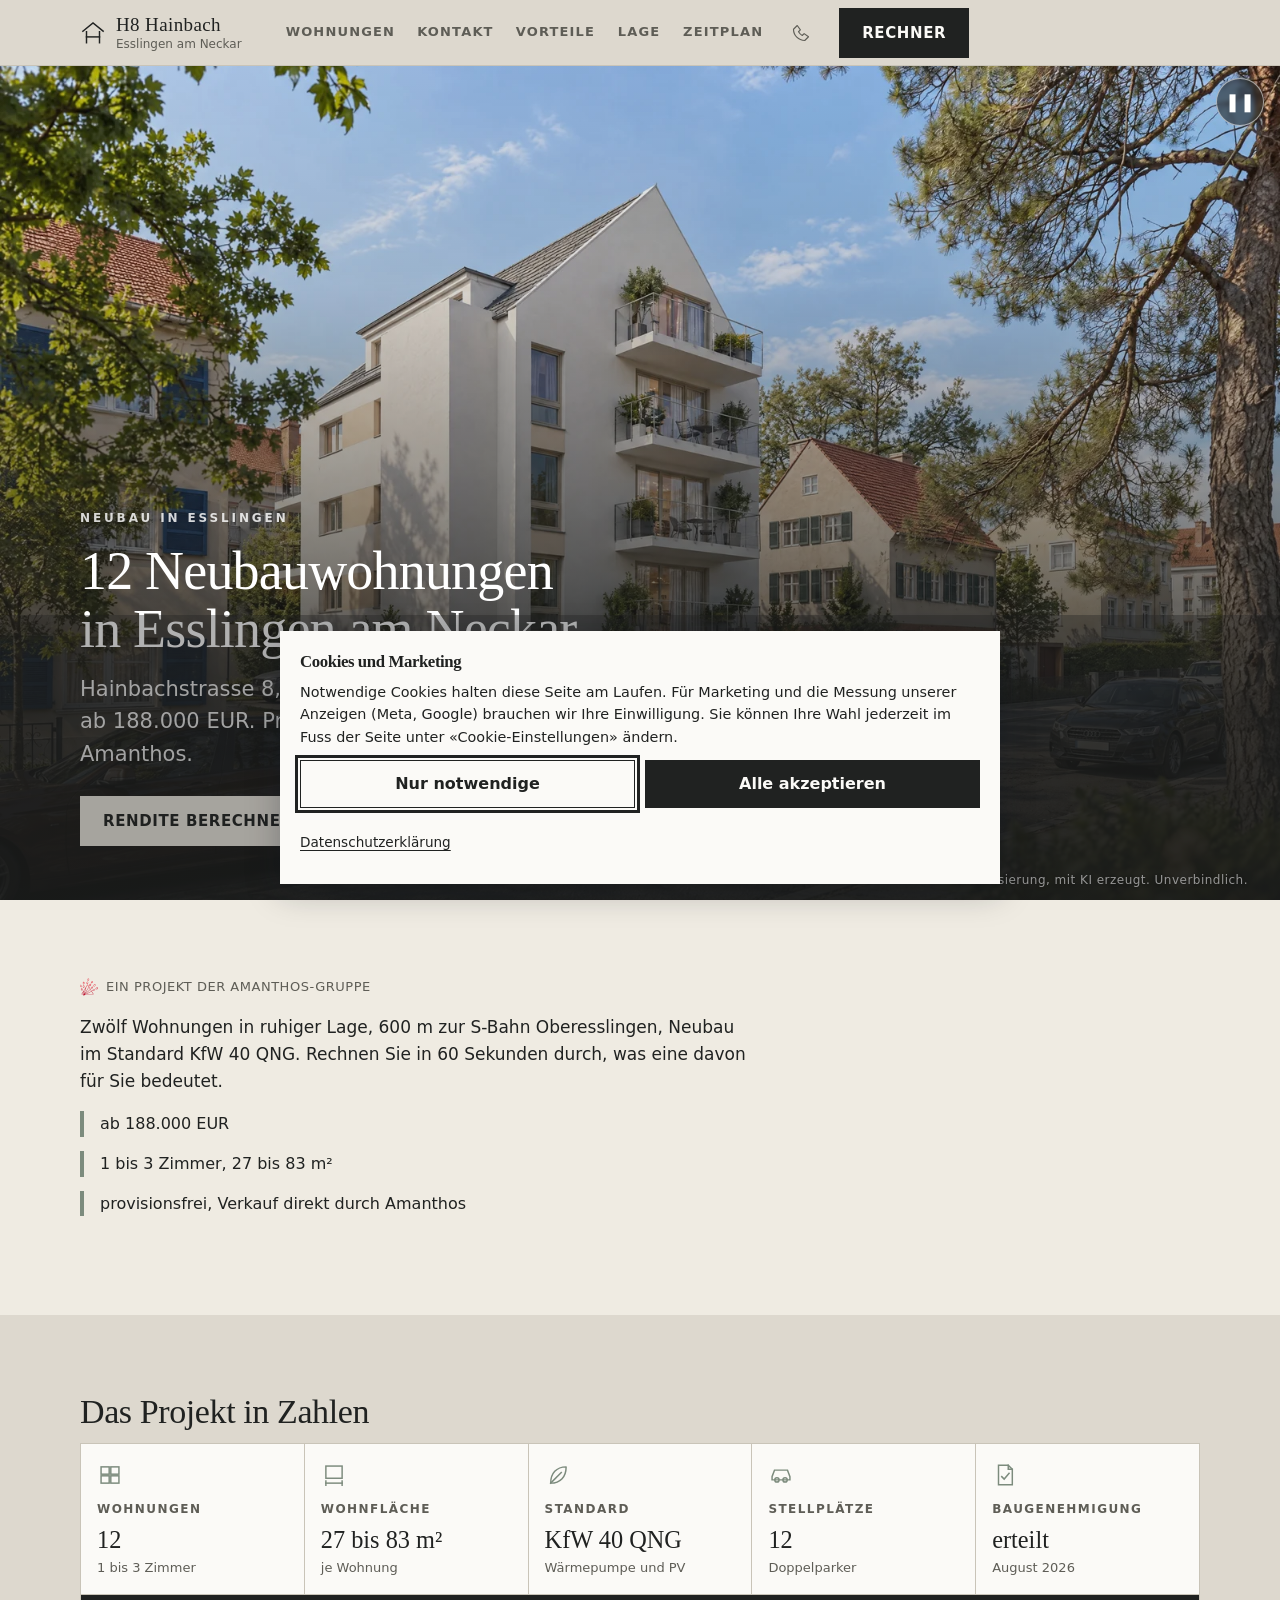
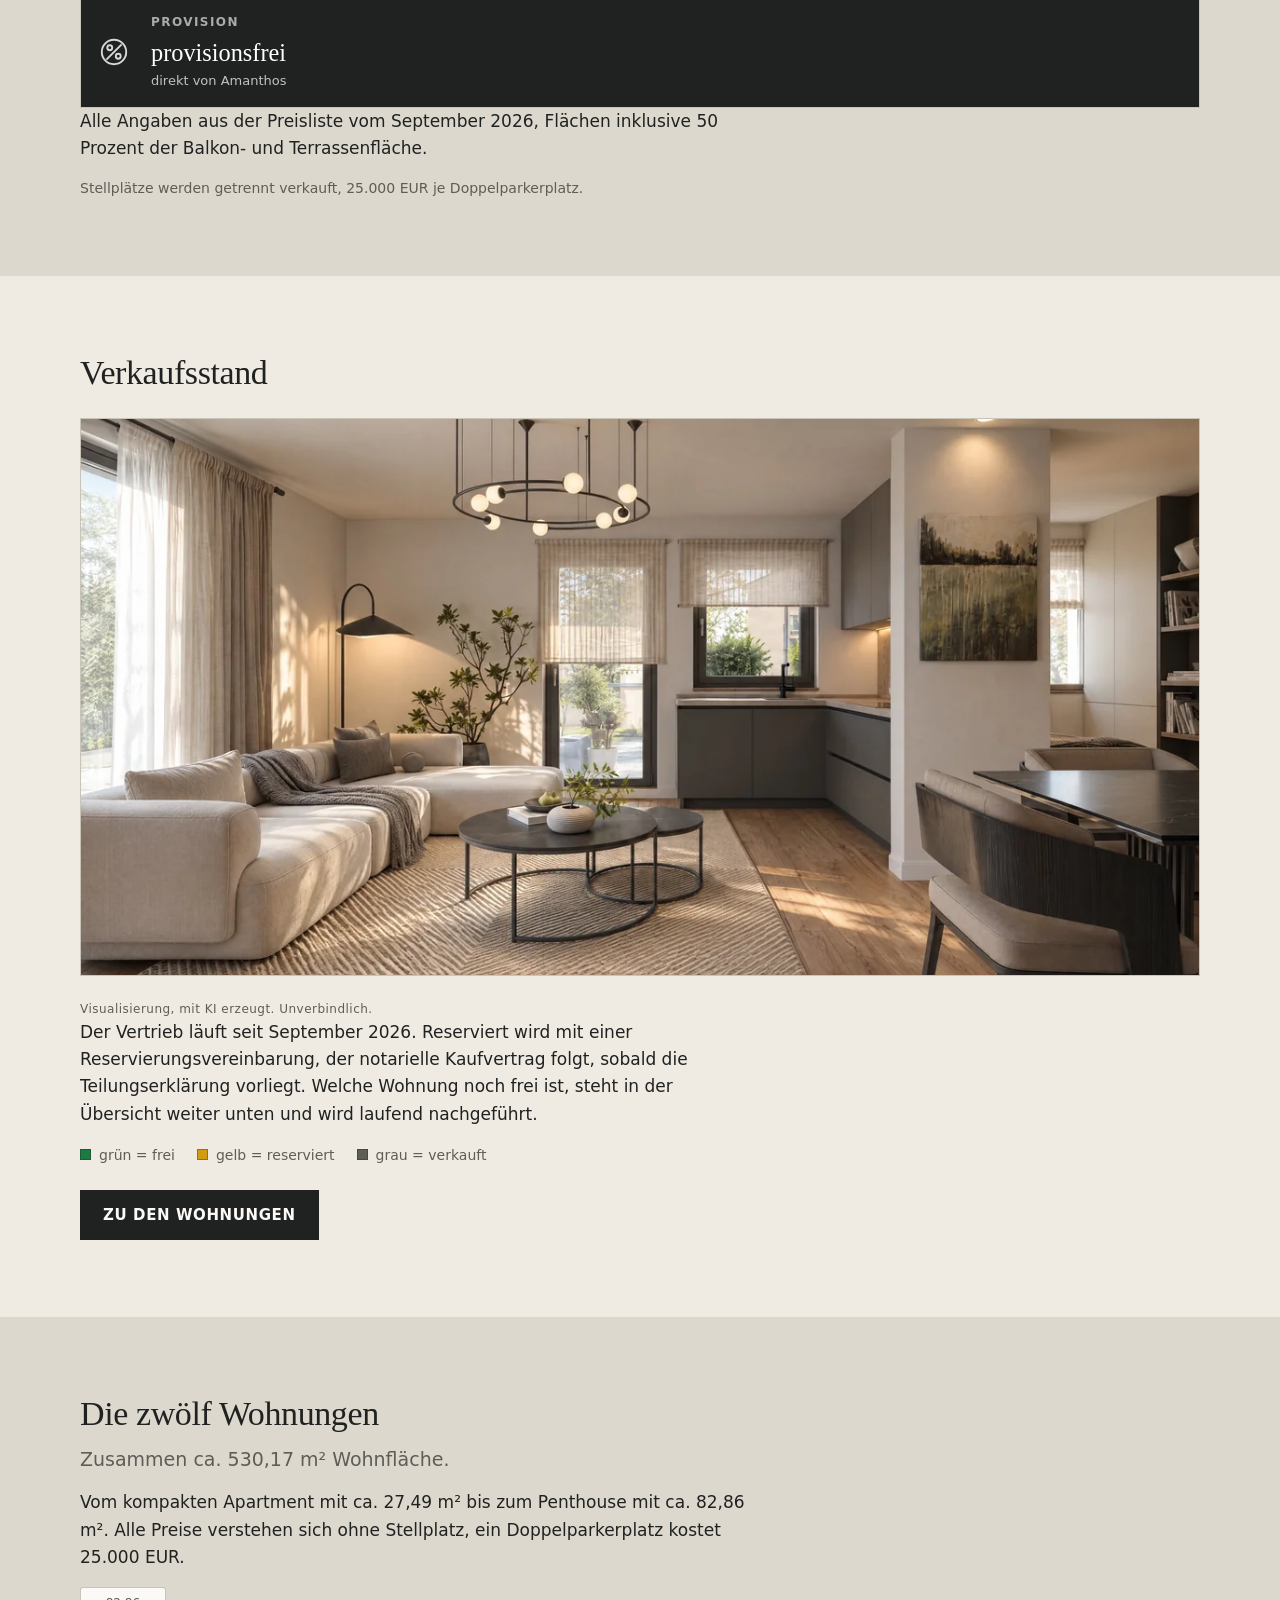
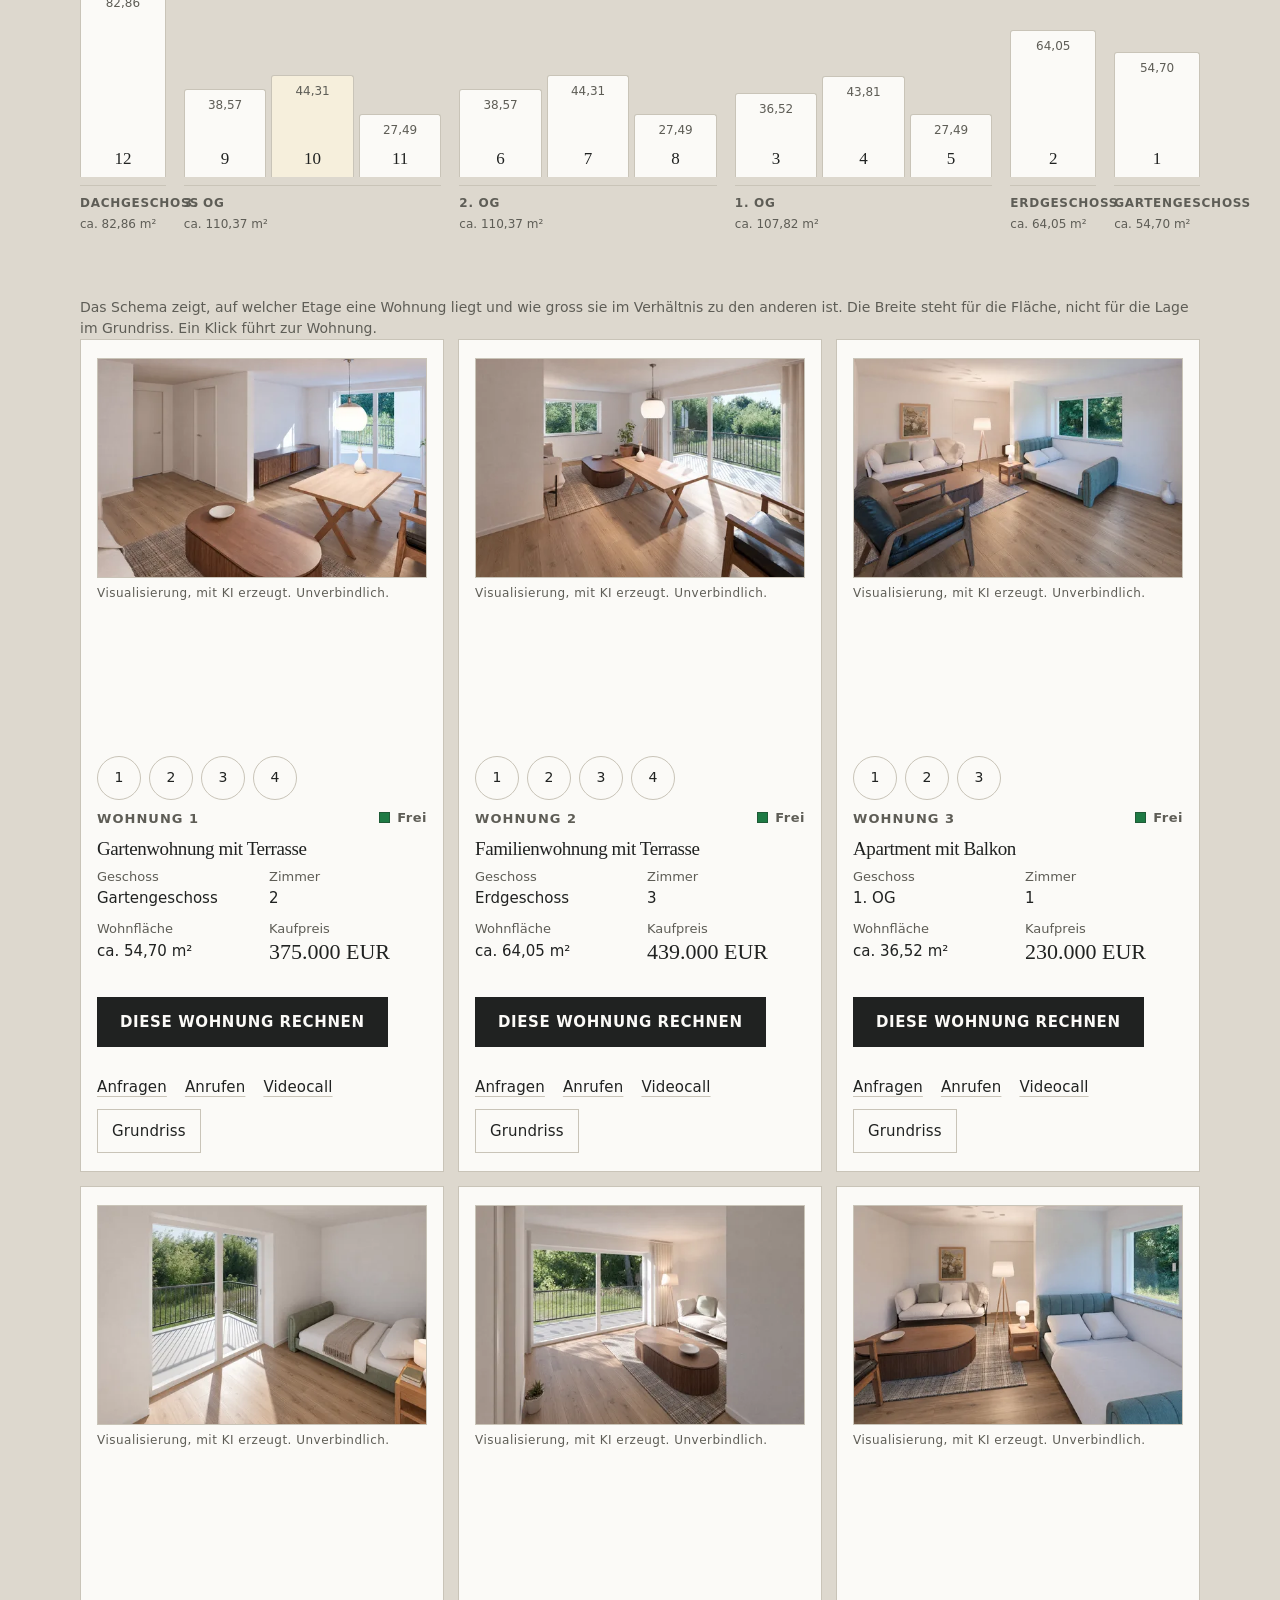
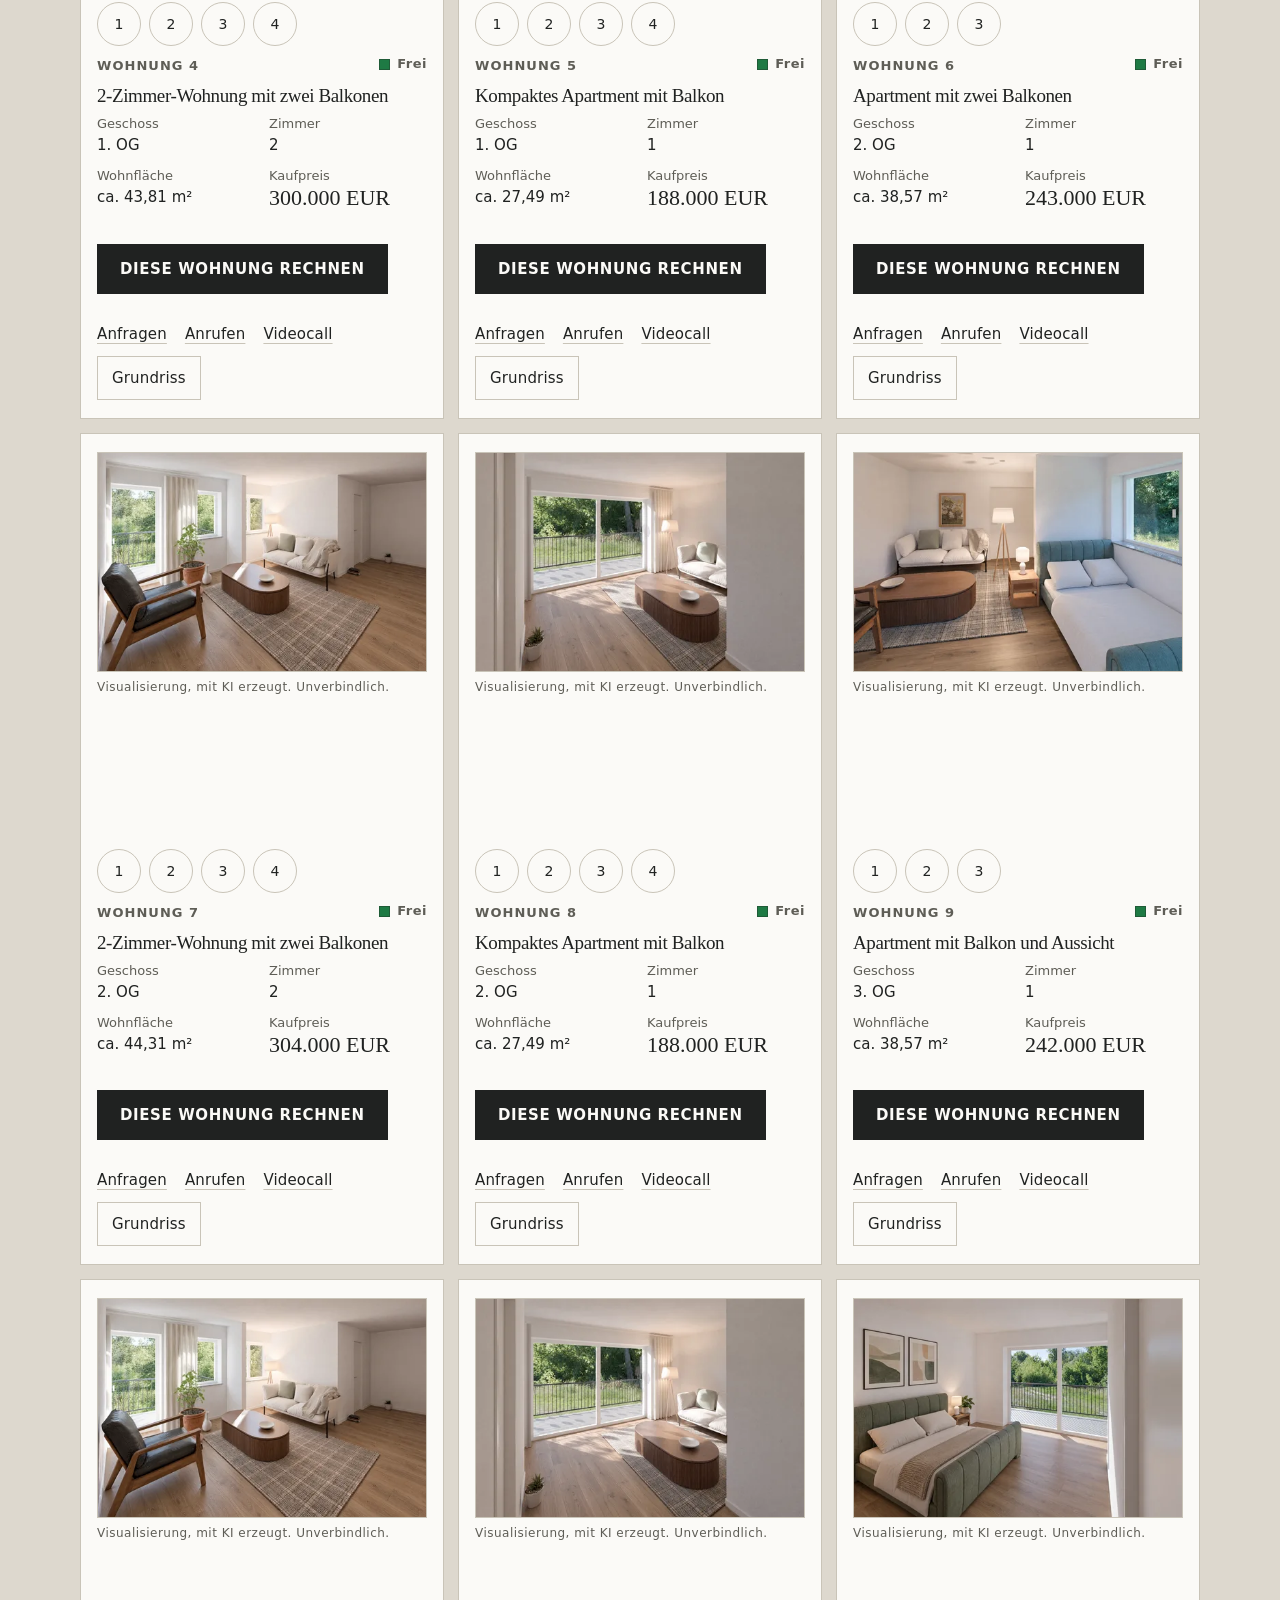
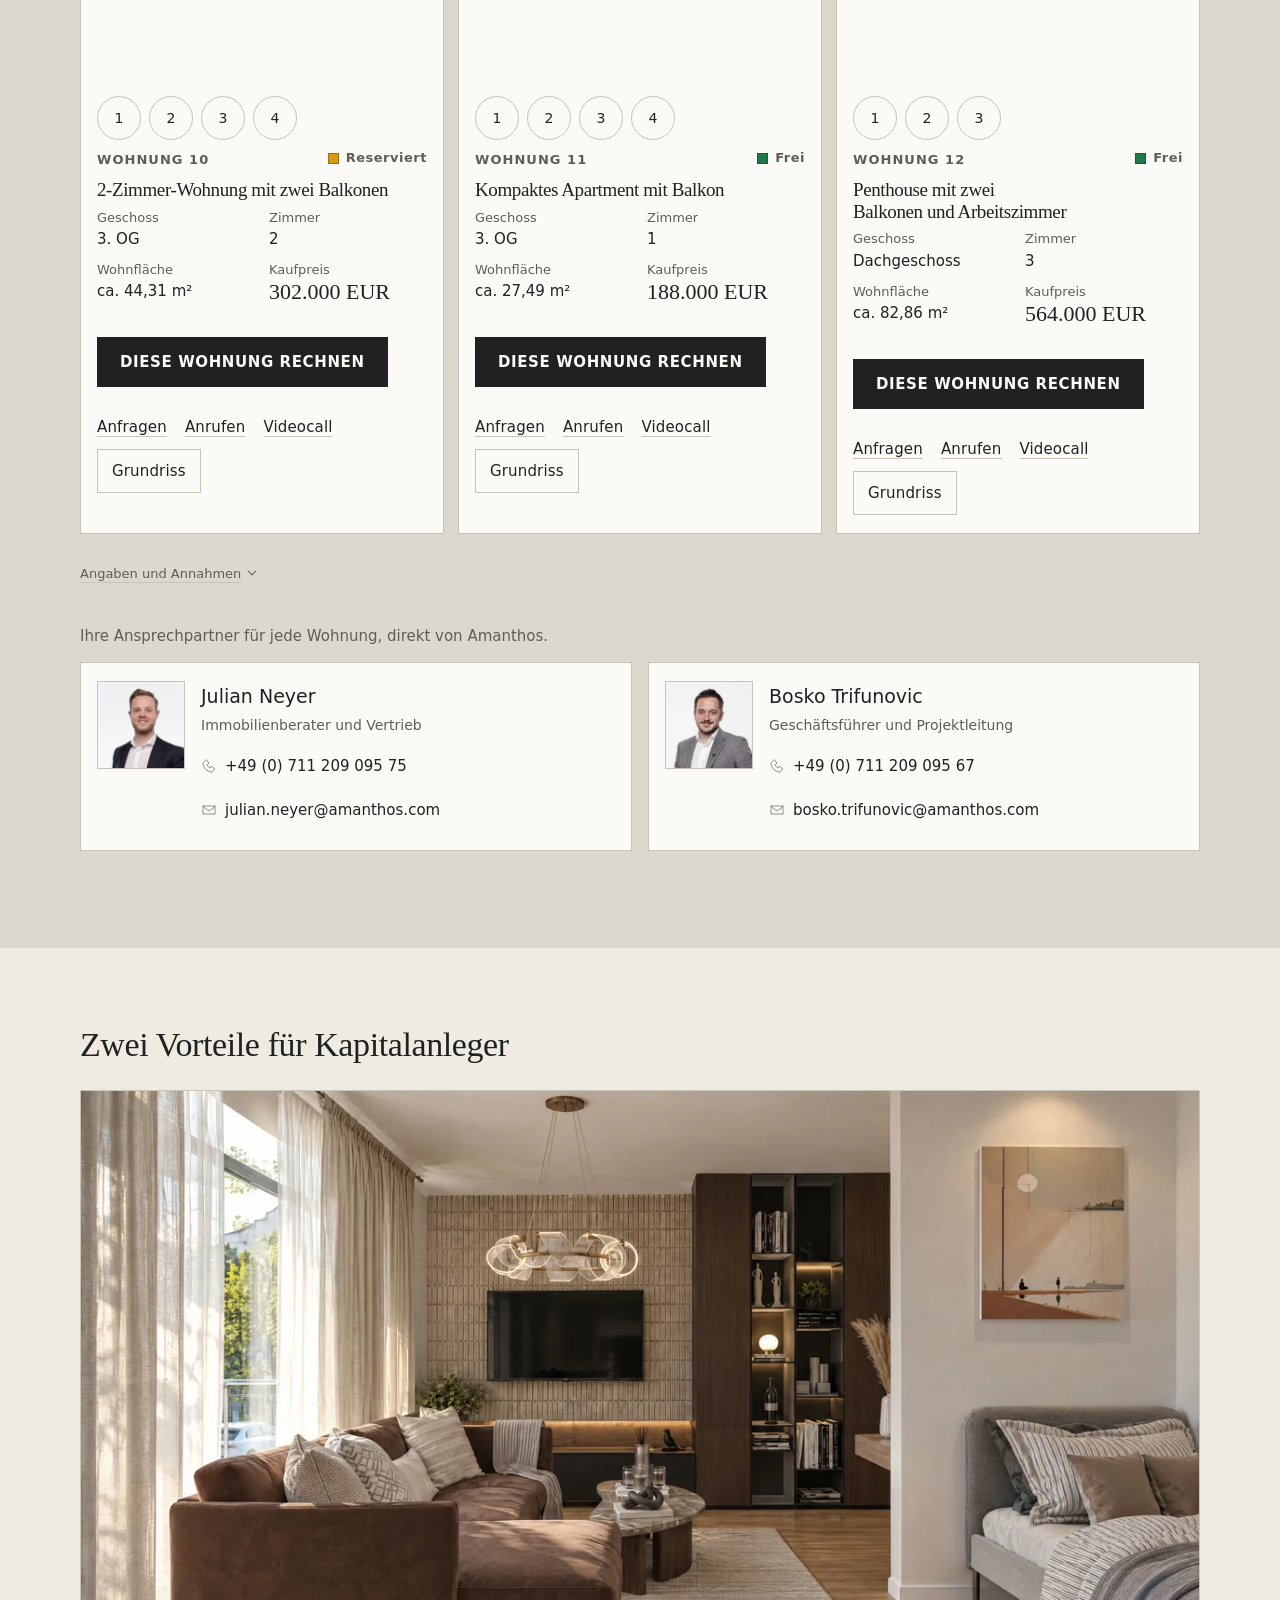
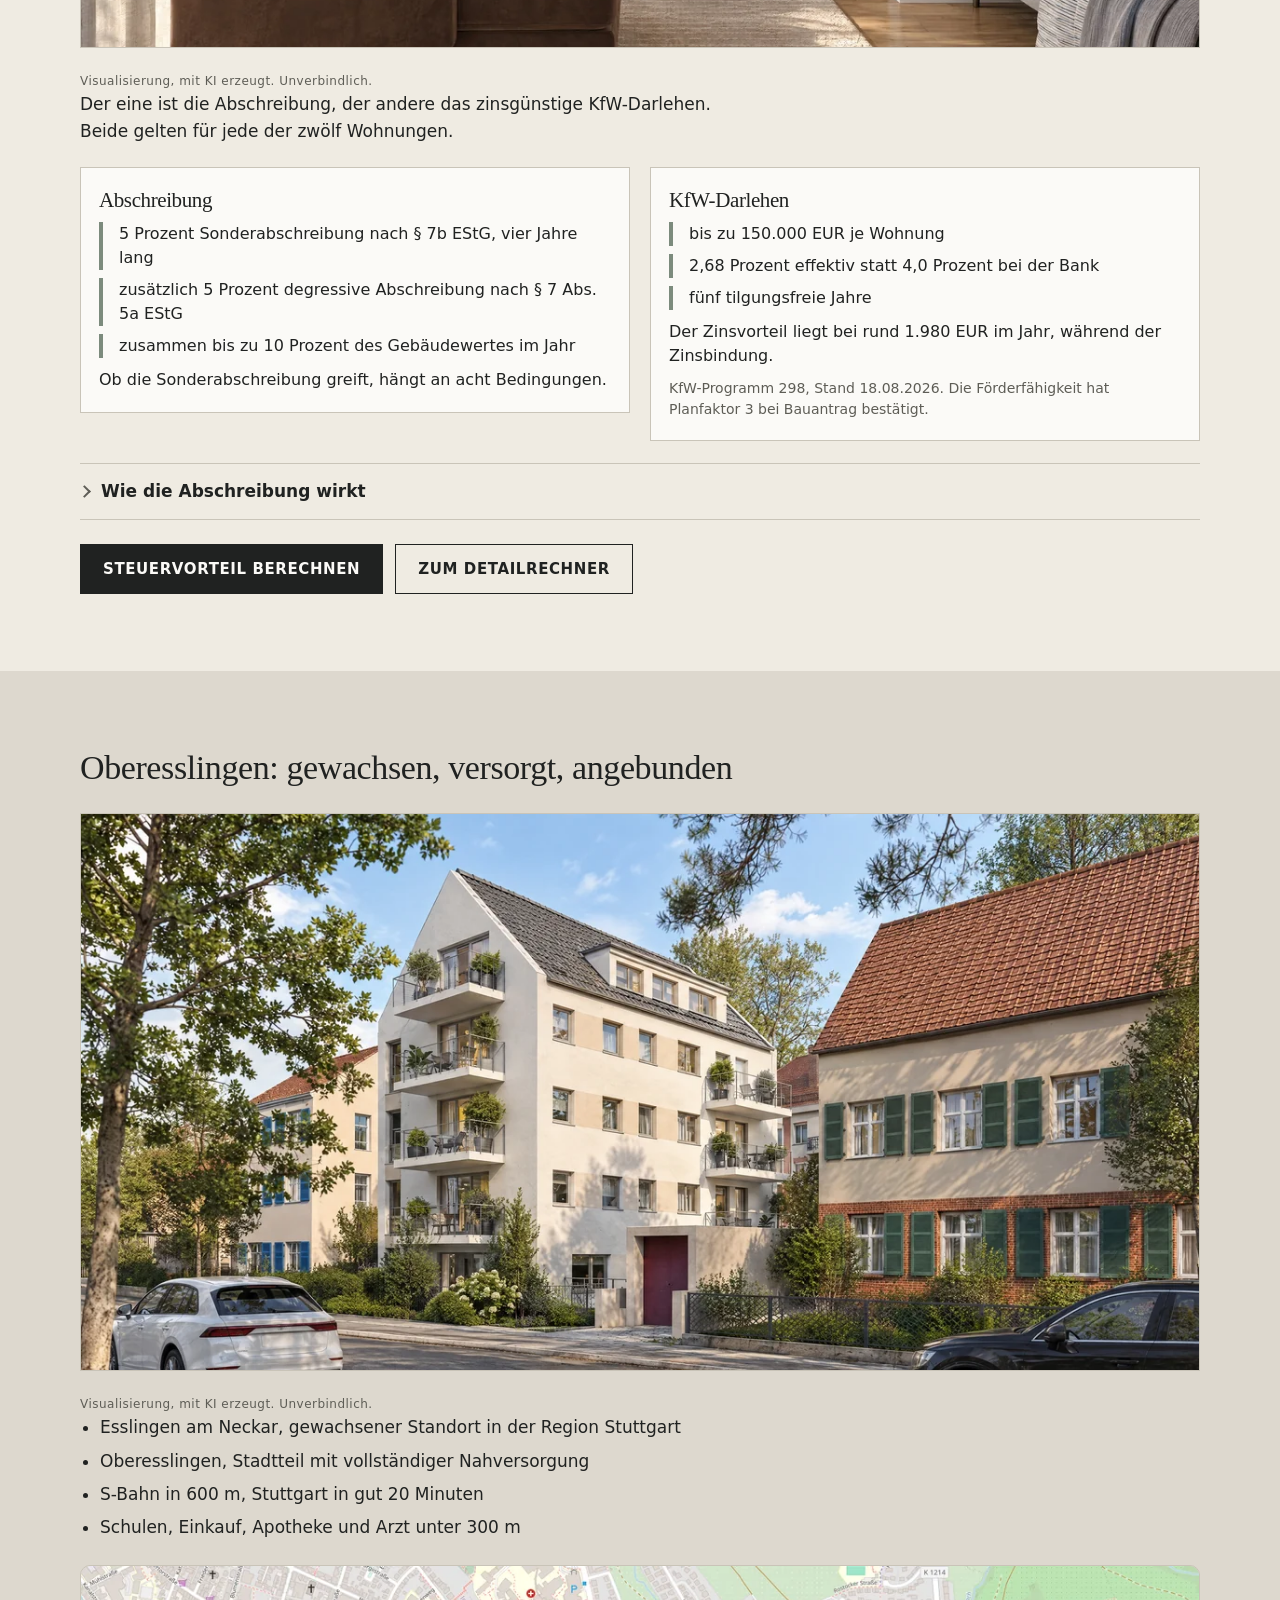
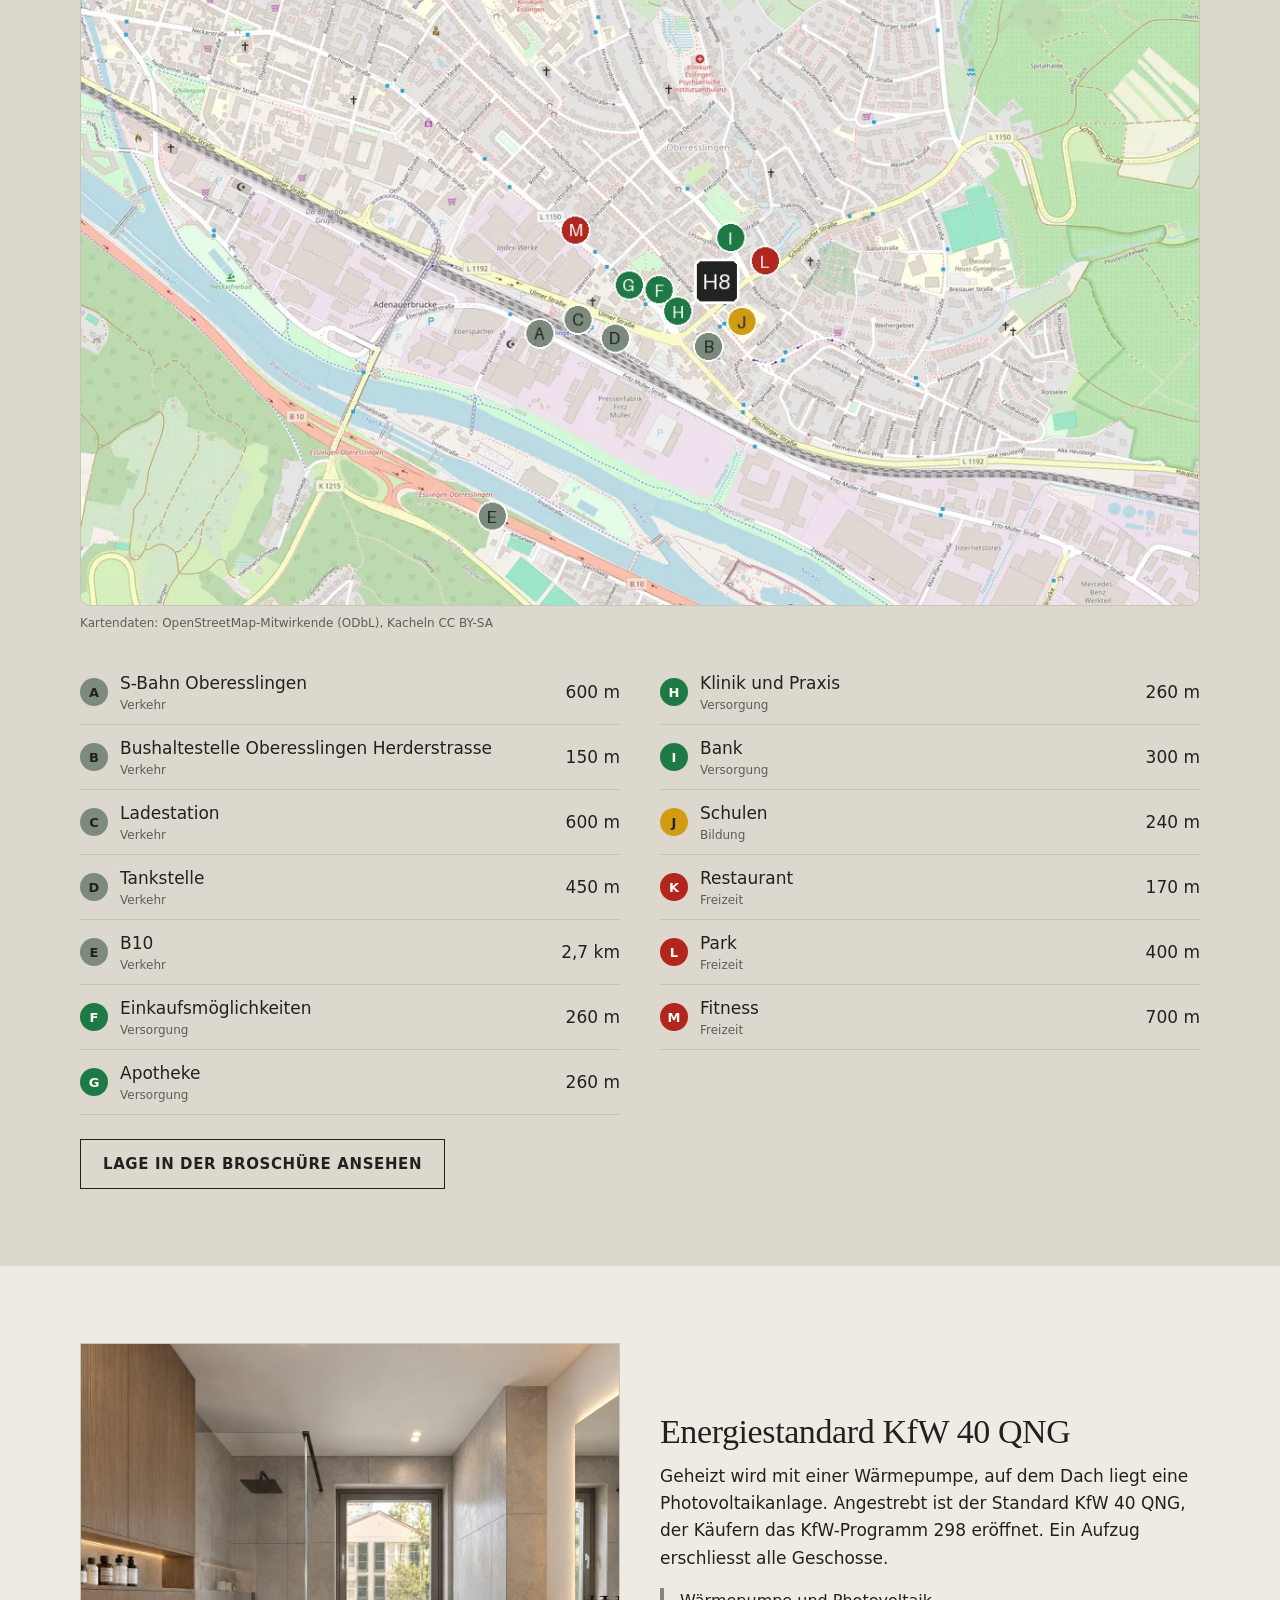
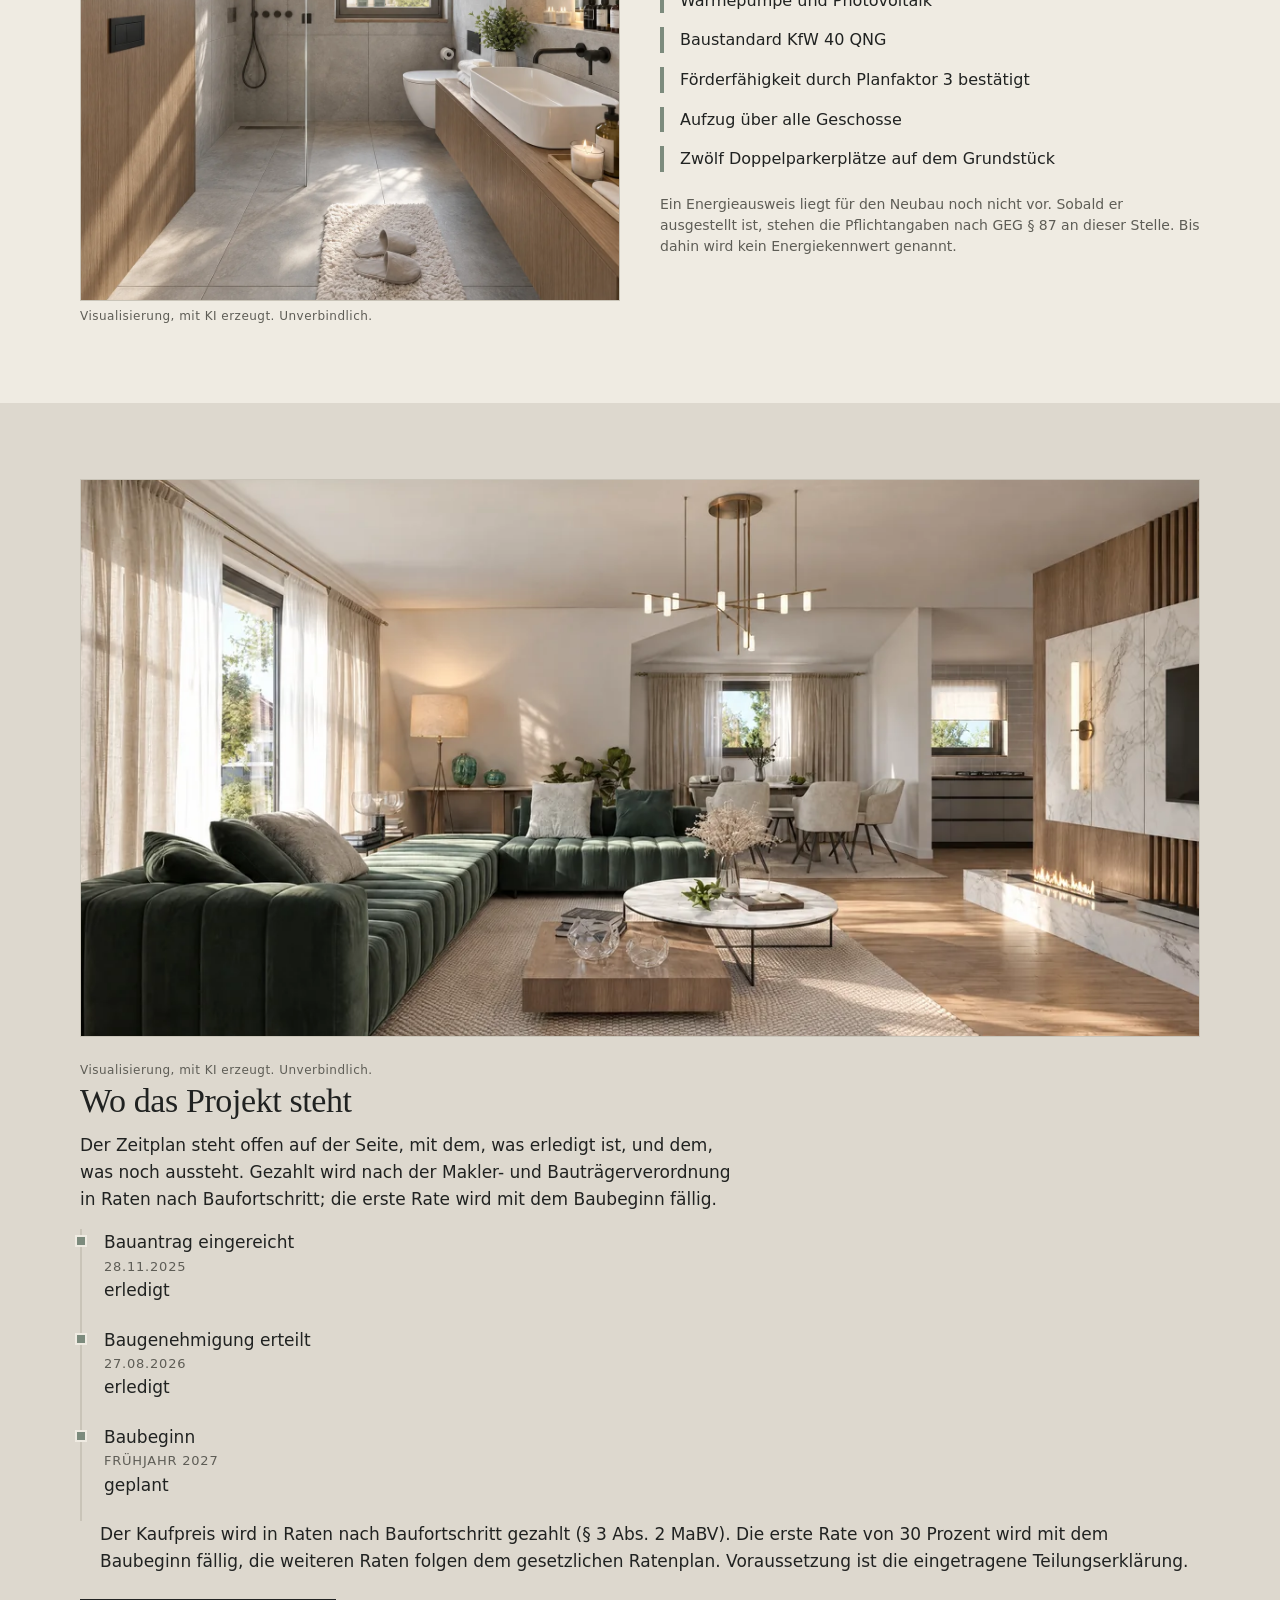
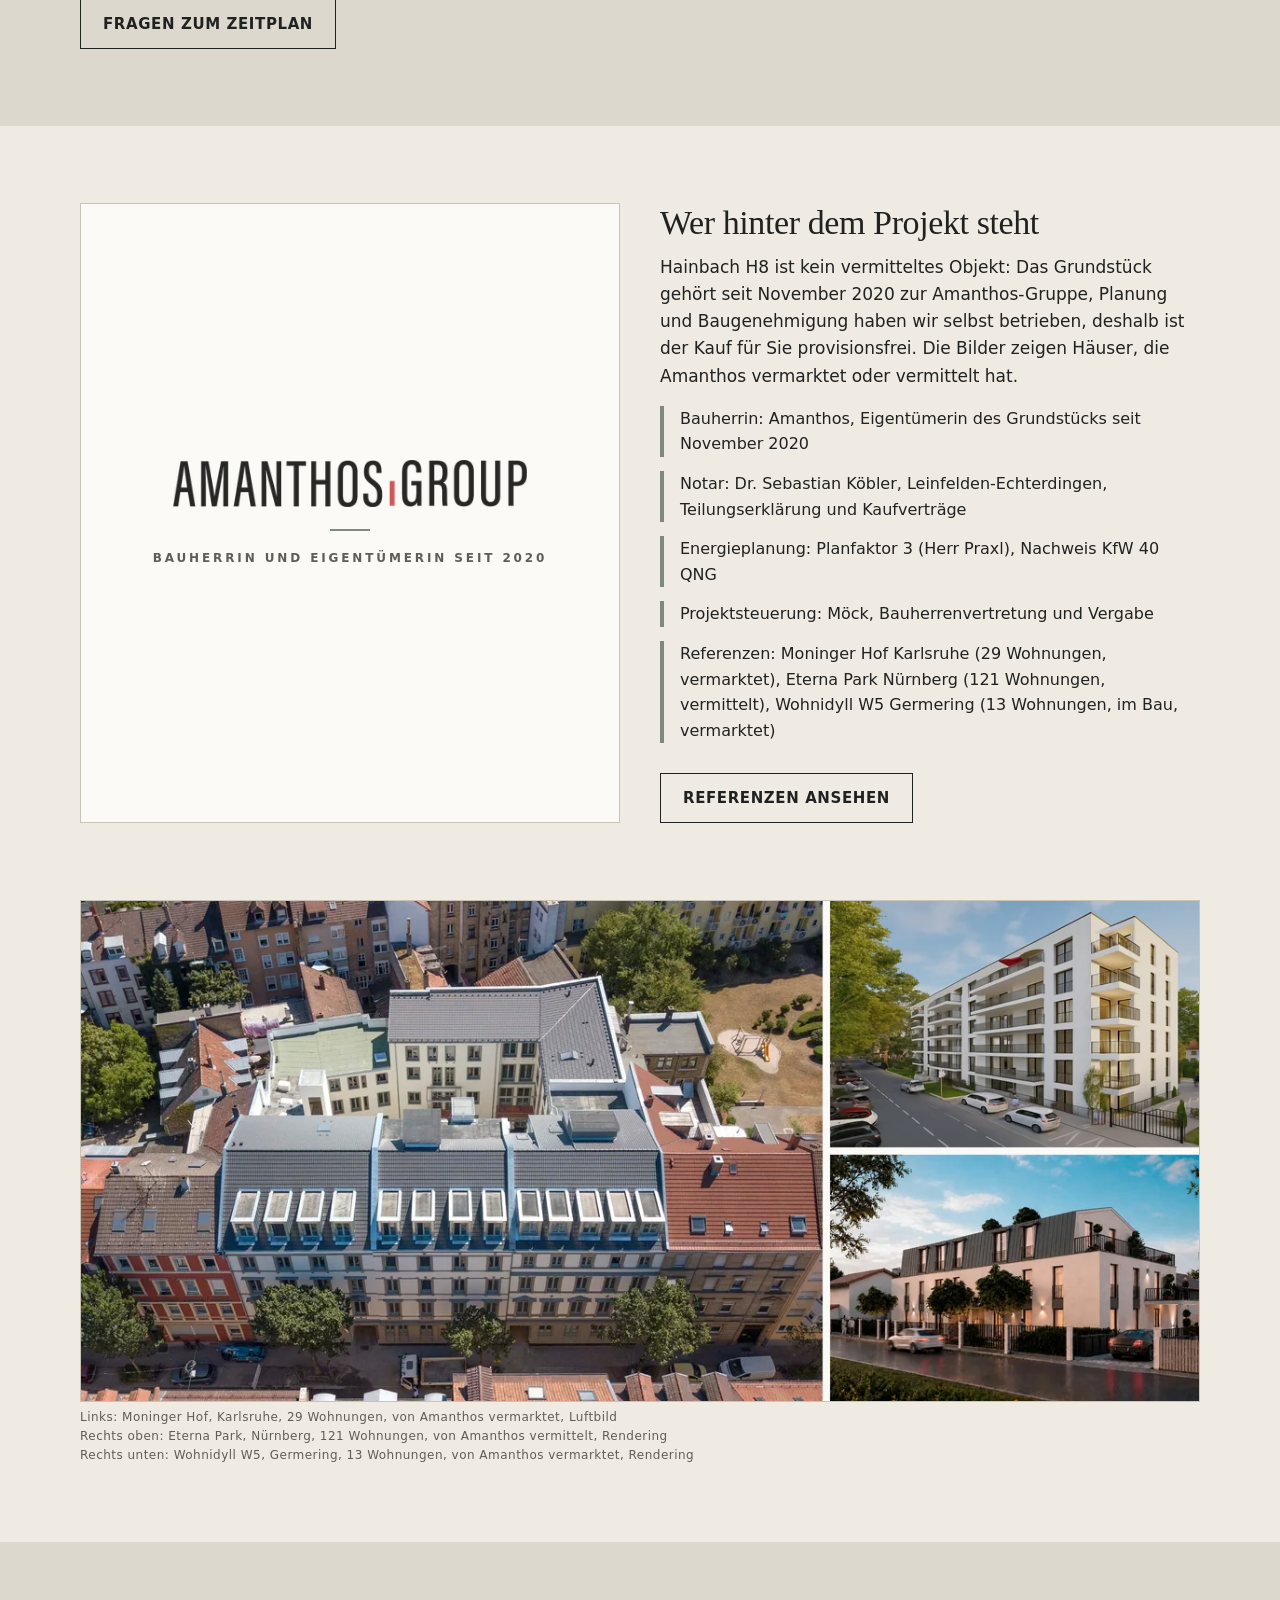
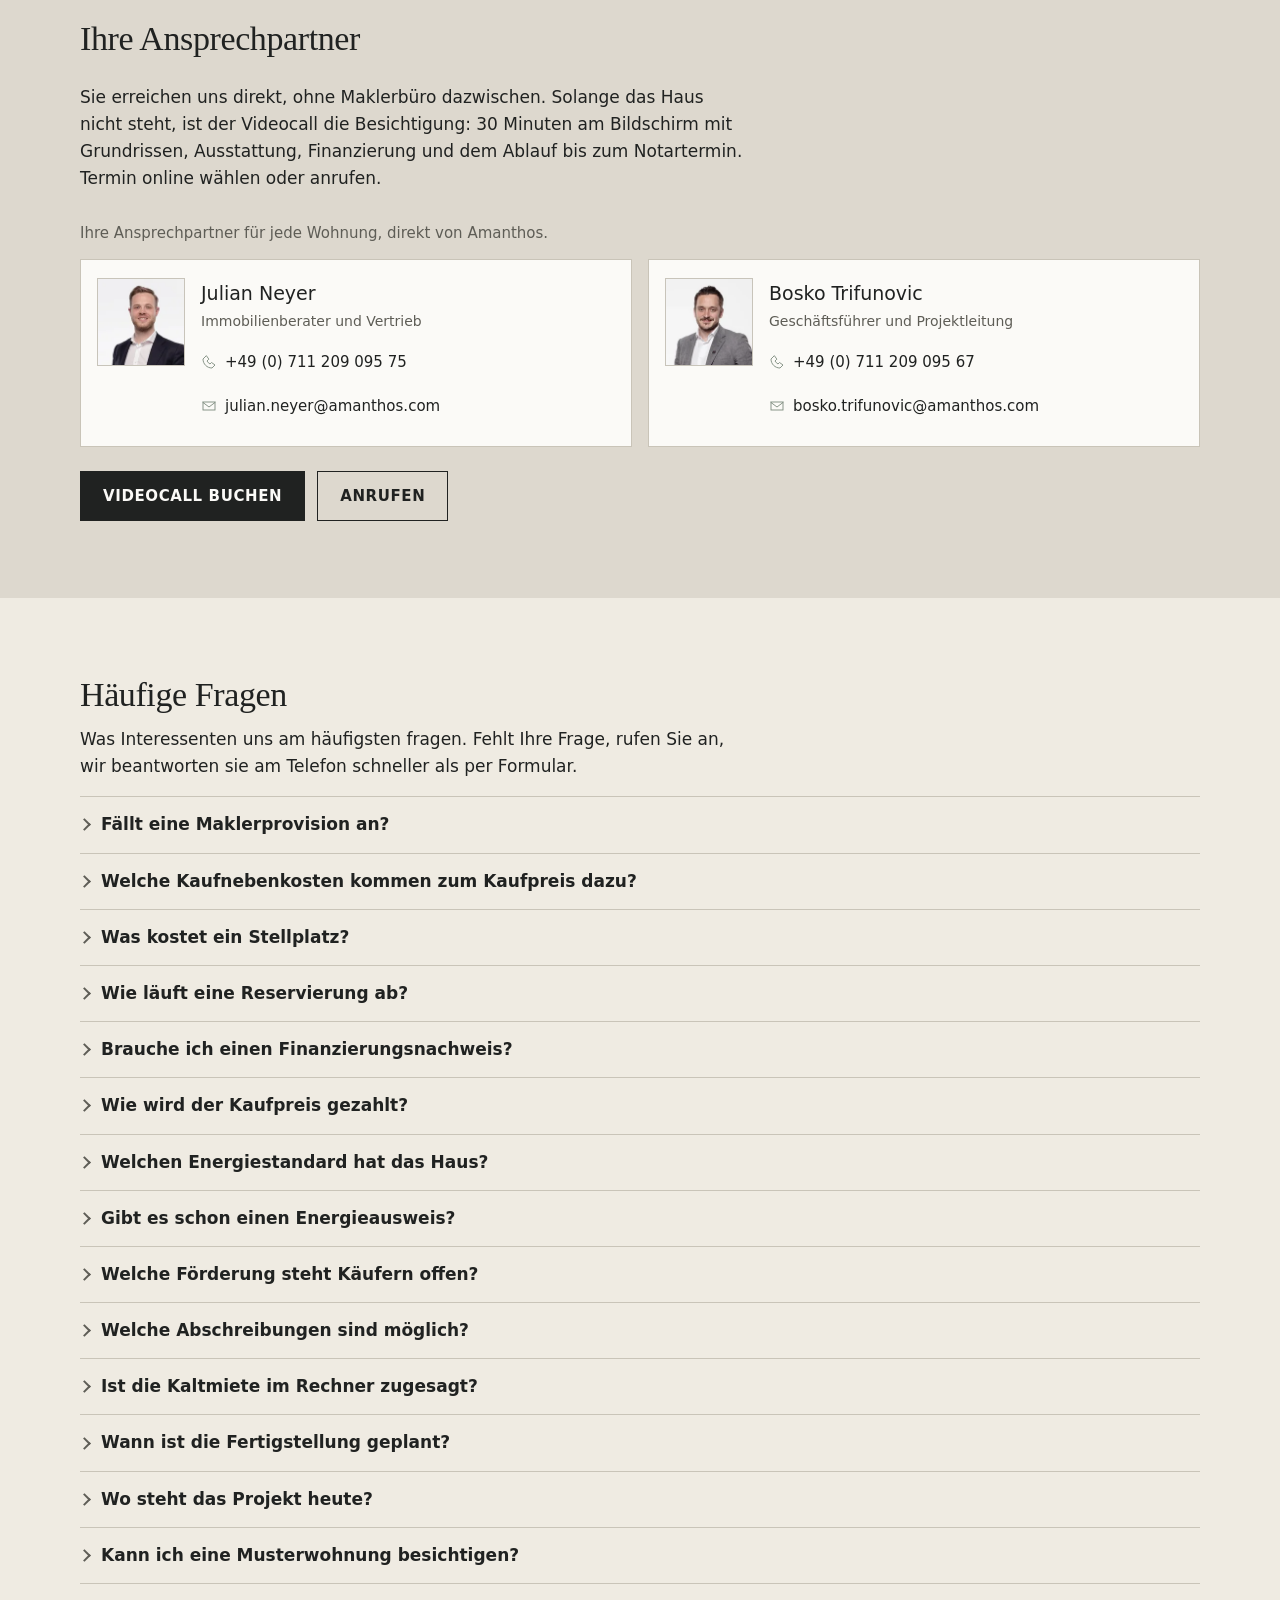
==== commit 0e72468f: "chore: publish site build 2026-10-15 12:37 UTC" ====
--- a/index.html
+++ b/index.html
@@ -210,7 +210,7 @@
       <div class="h8-schema__gruppe" style="flex-grow: 3">
         <div class="h8-schema__saeulen">
           <a class="h8-schema__saeule" href="#wohnung-9" data-status="frei" style="height: 46.5%"><span class="h8-schema__mass">38,57</span><span class="h8-schema__nr">9</span><span class="h8-schema__lesehilfe">, Apartment mit Balkon und Aussicht, ca. 38,57 m², Frei</span></a>
-          <a class="h8-schema__saeule" href="#wohnung-10" data-status="frei" style="height: 53.5%"><span class="h8-schema__mass">44,31</span><span class="h8-schema__nr">10</span><span class="h8-schema__lesehilfe">, 2-Zimmer-Wohnung mit zwei Balkonen, ca. 44,31 m², Frei</span></a>
+          <a class="h8-schema__saeule" href="#wohnung-10" data-status="reserviert" style="height: 53.5%"><span class="h8-schema__mass">44,31</span><span class="h8-schema__nr">10</span><span class="h8-schema__lesehilfe">, 2-Zimmer-Wohnung mit zwei Balkonen, ca. 44,31 m², Reserviert</span></a>
           <a class="h8-schema__saeule" href="#wohnung-11" data-status="frei" style="height: 33.2%"><span class="h8-schema__mass">27,49</span><span class="h8-schema__nr">11</span><span class="h8-schema__lesehilfe">, Kompaktes Apartment mit Balkon, ca. 27,49 m², Frei</span></a>
         </div>
         <p class="h8-schema__etage"><span class="h8-schema__name">3. OG</span><span class="h8-schema__kurz">3. OG</span><span class="h8-schema__flaeche">ca. 110,37 m²</span></p>
@@ -717,7 +717,7 @@
           <button type="button" class="amw-grundriss" data-amw-schau data-amw-schau-quelle="/bilder/grundriss-09-985.webp" data-amw-schau-fassungen="/bilder/grundriss-09-800.webp 800w, /bilder/grundriss-09-985.webp 985w" data-amw-schau-text="Grundriss der Wohnung 9, Apartment mit Balkon und Aussicht, 3. OG" data-amw-schau-satz="Unverbindliche Darstellung. Möblierung, Bepflanzung und Dekoration dienen der Veranschaulichung und sind nicht Lieferumfang. Die Zeichnung trägt keine Masskette und keinen Massstab und ist nicht zum Abmessen bestimmt. Änderungen im Zuge der Ausführungsplanung bleiben vorbehalten; verbindlich ist die Baubeschreibung zum Kaufvertrag.">Grundriss</button>
         </p>
       </article>
-      <article class="h8-karte" id="wohnung-10" data-status="frei">
+      <article class="h8-karte" id="wohnung-10" data-status="reserviert">
         <div class="amw-blatt">
           <ul class="amw-leiste">
             <li class="amw-feld" id="w10-1">
@@ -755,7 +755,7 @@
           </ul>
         </div>
         <p class="amw-sprungreihe" aria-label="Felder dieser Wohnung"><a class="amw-sprung" href="#w10-1">1</a><a class="amw-sprung" href="#w10-2">2</a><a class="amw-sprung" href="#w10-3">3</a><a class="amw-sprung" href="#w10-4">4</a></p>
-        <p class="h8-karte__kopf"><span class="h8-karte__nr">Wohnung 10</span><span class="h8-karte__stand"><span class="h8-punkt" aria-hidden="true"></span>Frei</span></p>
+        <p class="h8-karte__kopf"><span class="h8-karte__nr">Wohnung 10</span><span class="h8-karte__stand"><span class="h8-punkt" aria-hidden="true"></span>Reserviert</span></p>
         <h3 class="h8-karte__titel">2-Zimmer-Wohnung mit zwei Balkonen</h3>
         <dl class="h8-karte__zeilen">
           <div class="h8-karte__zeile"><dt>Geschoss</dt><dd>3. OG</dd></div>
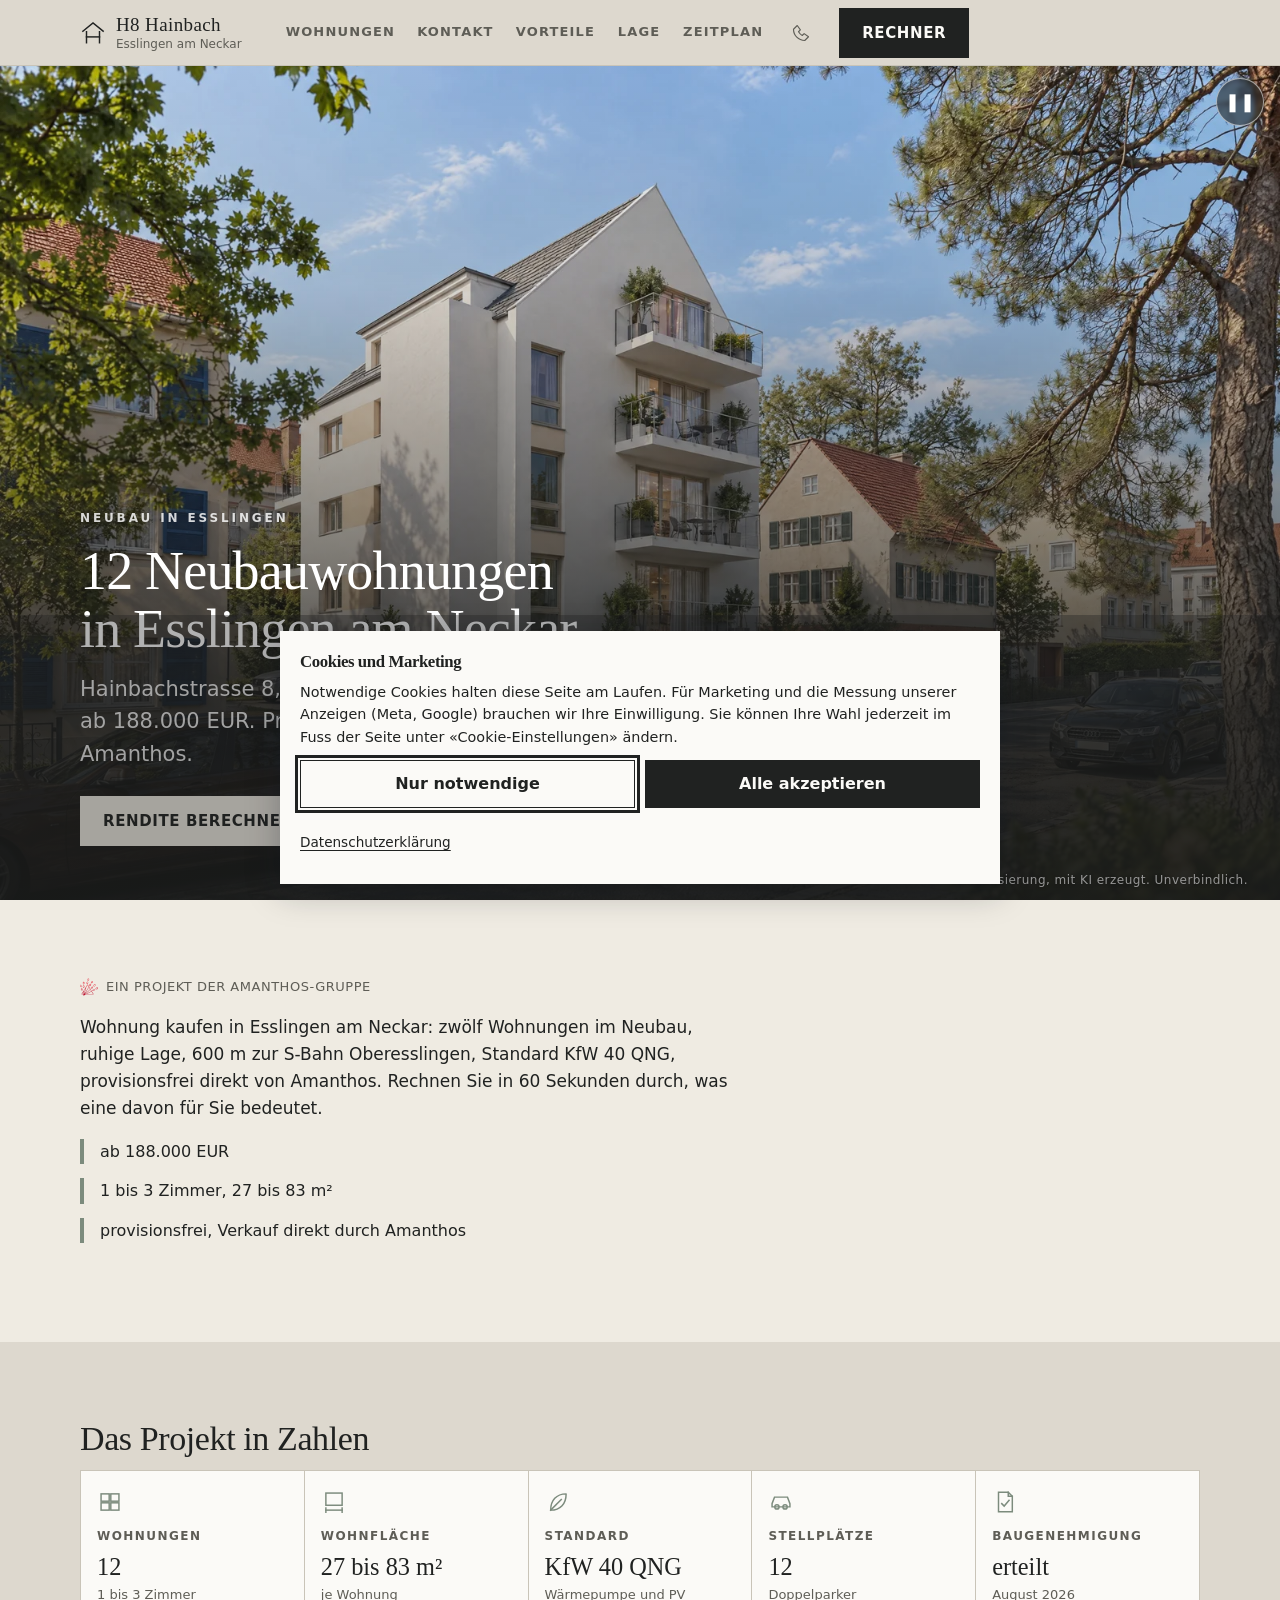
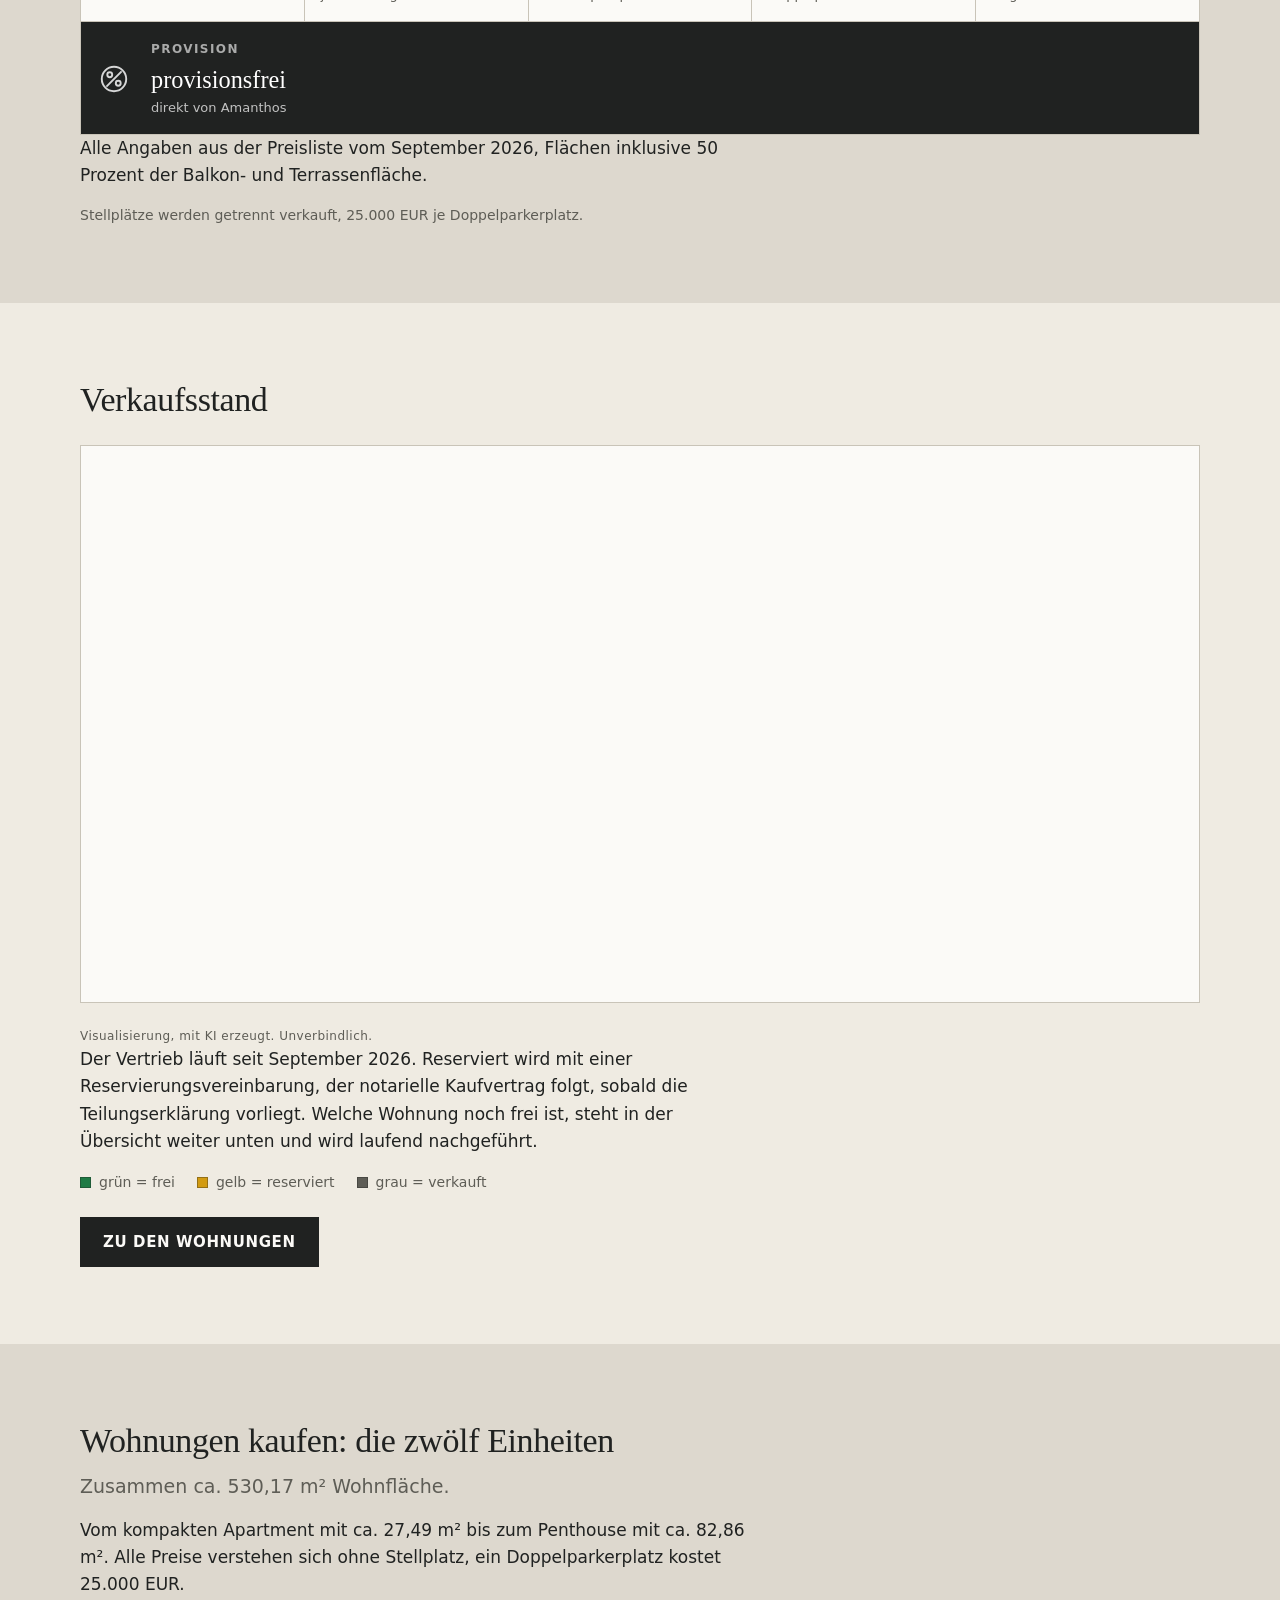
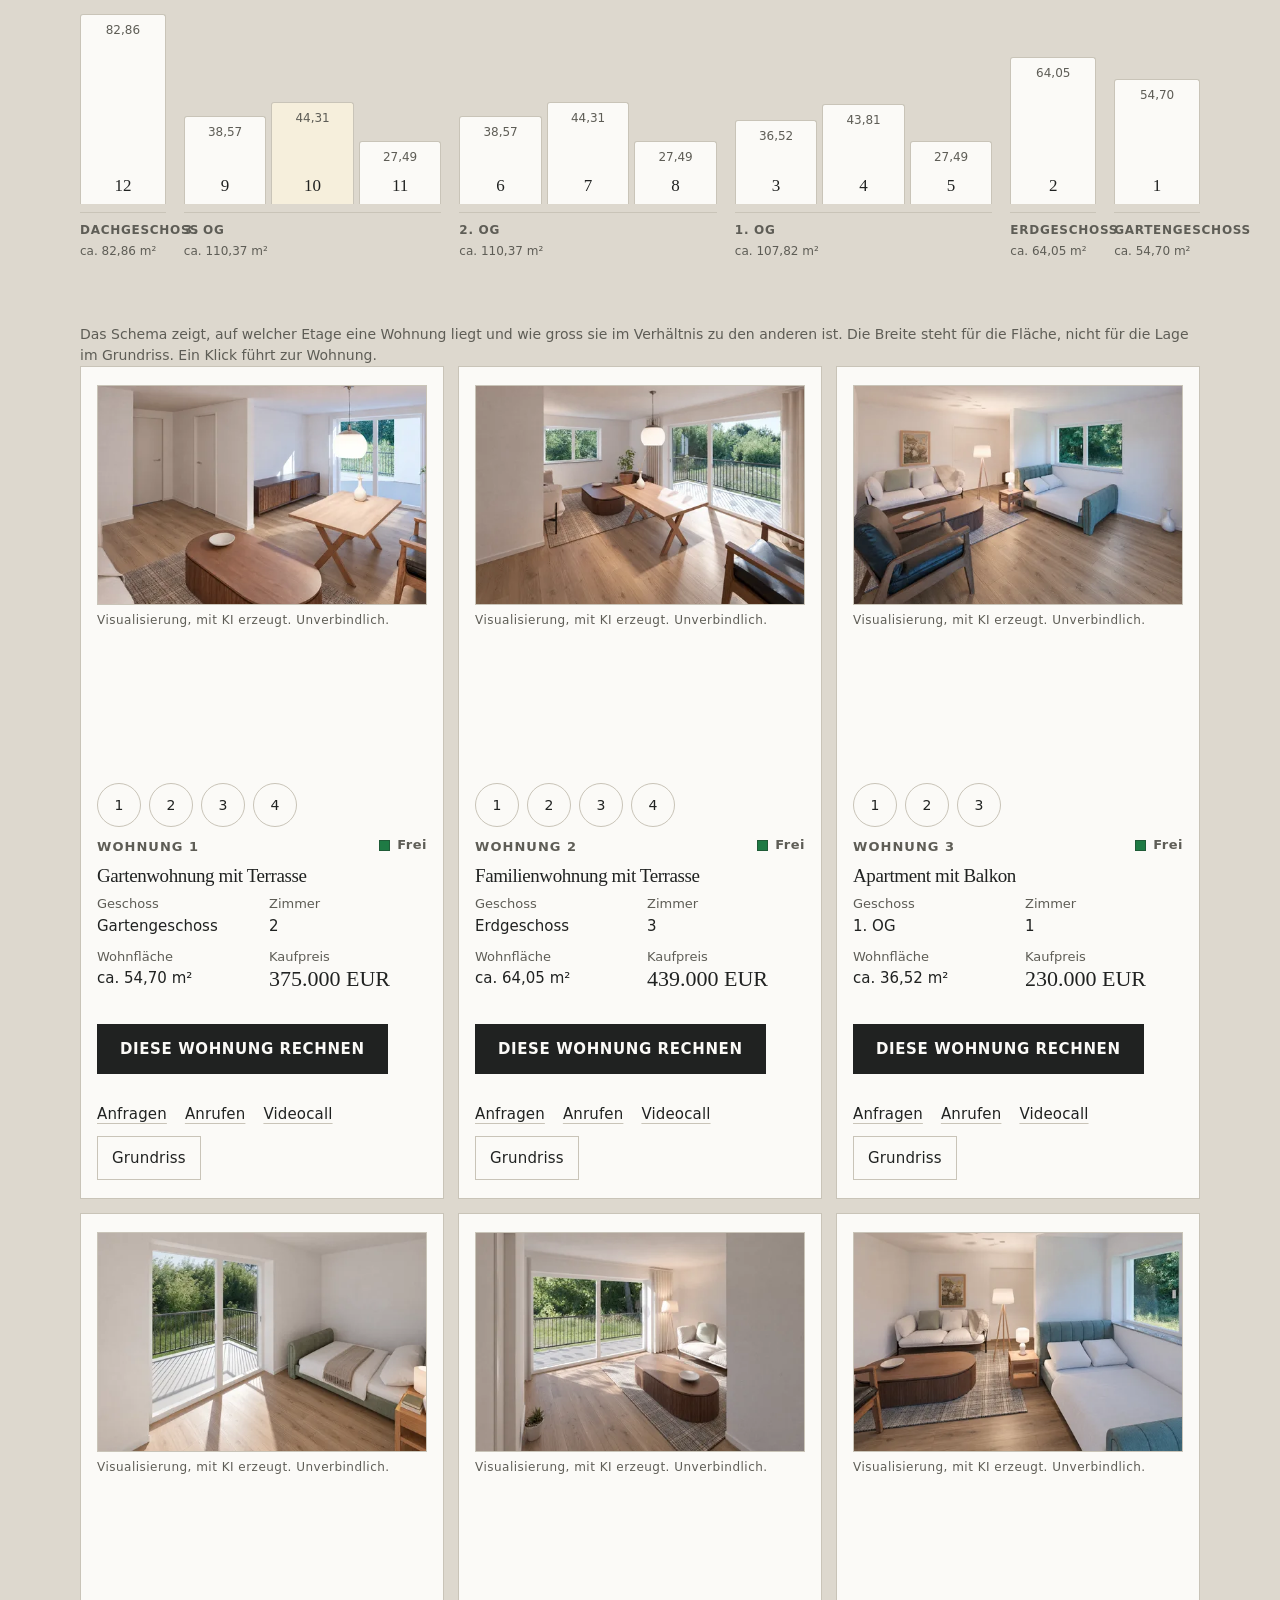
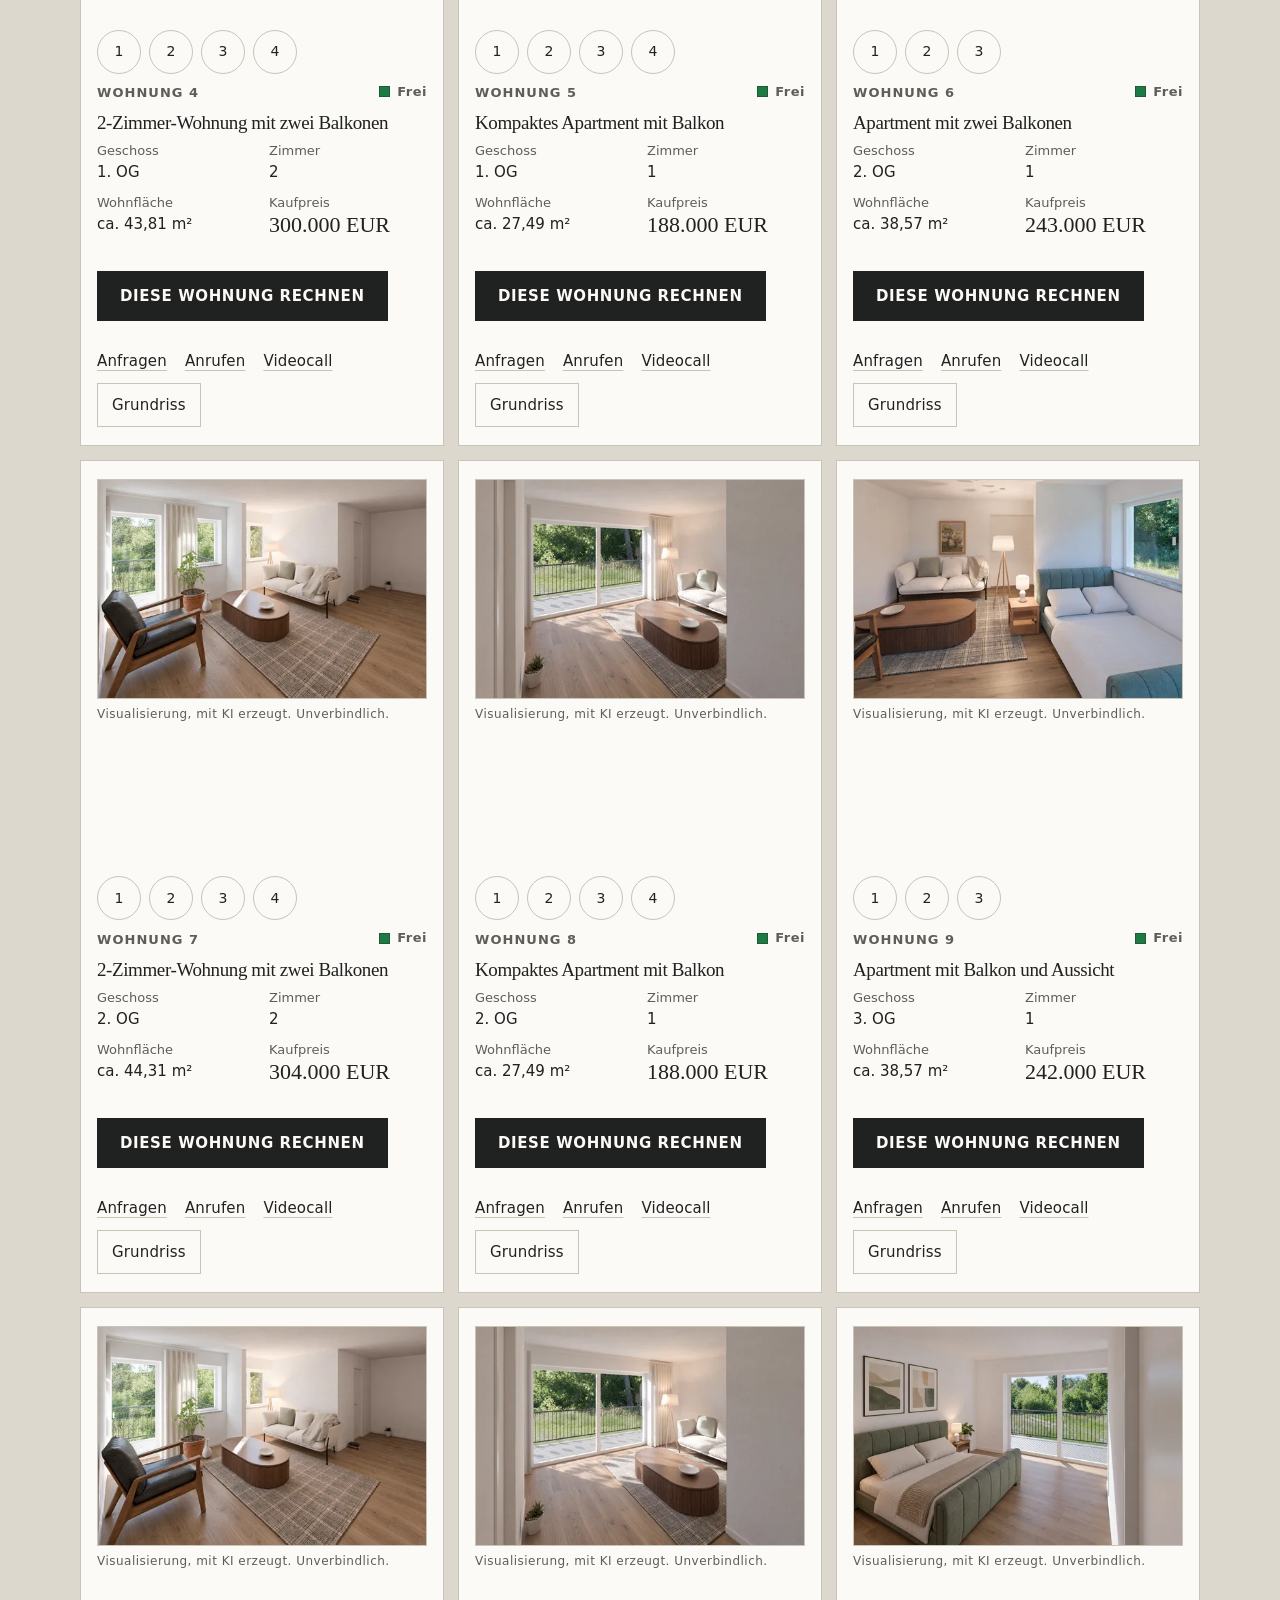
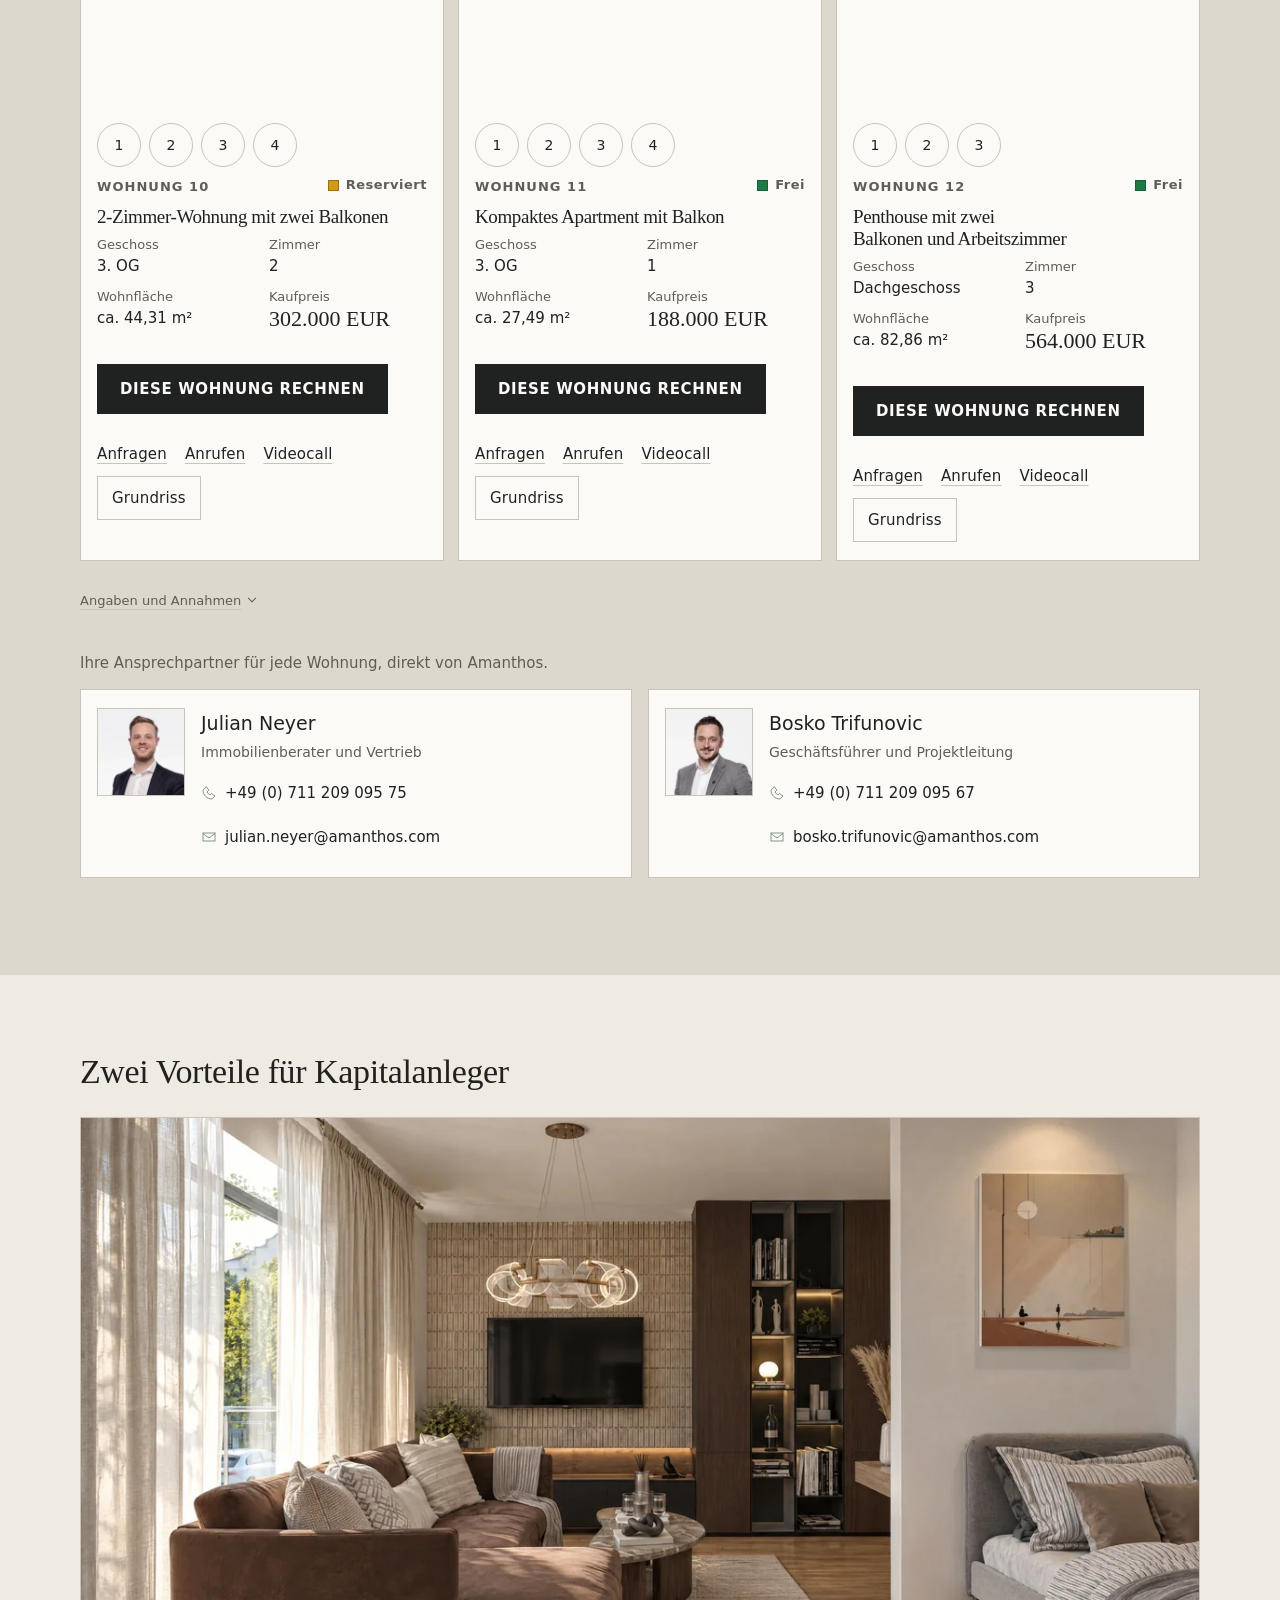
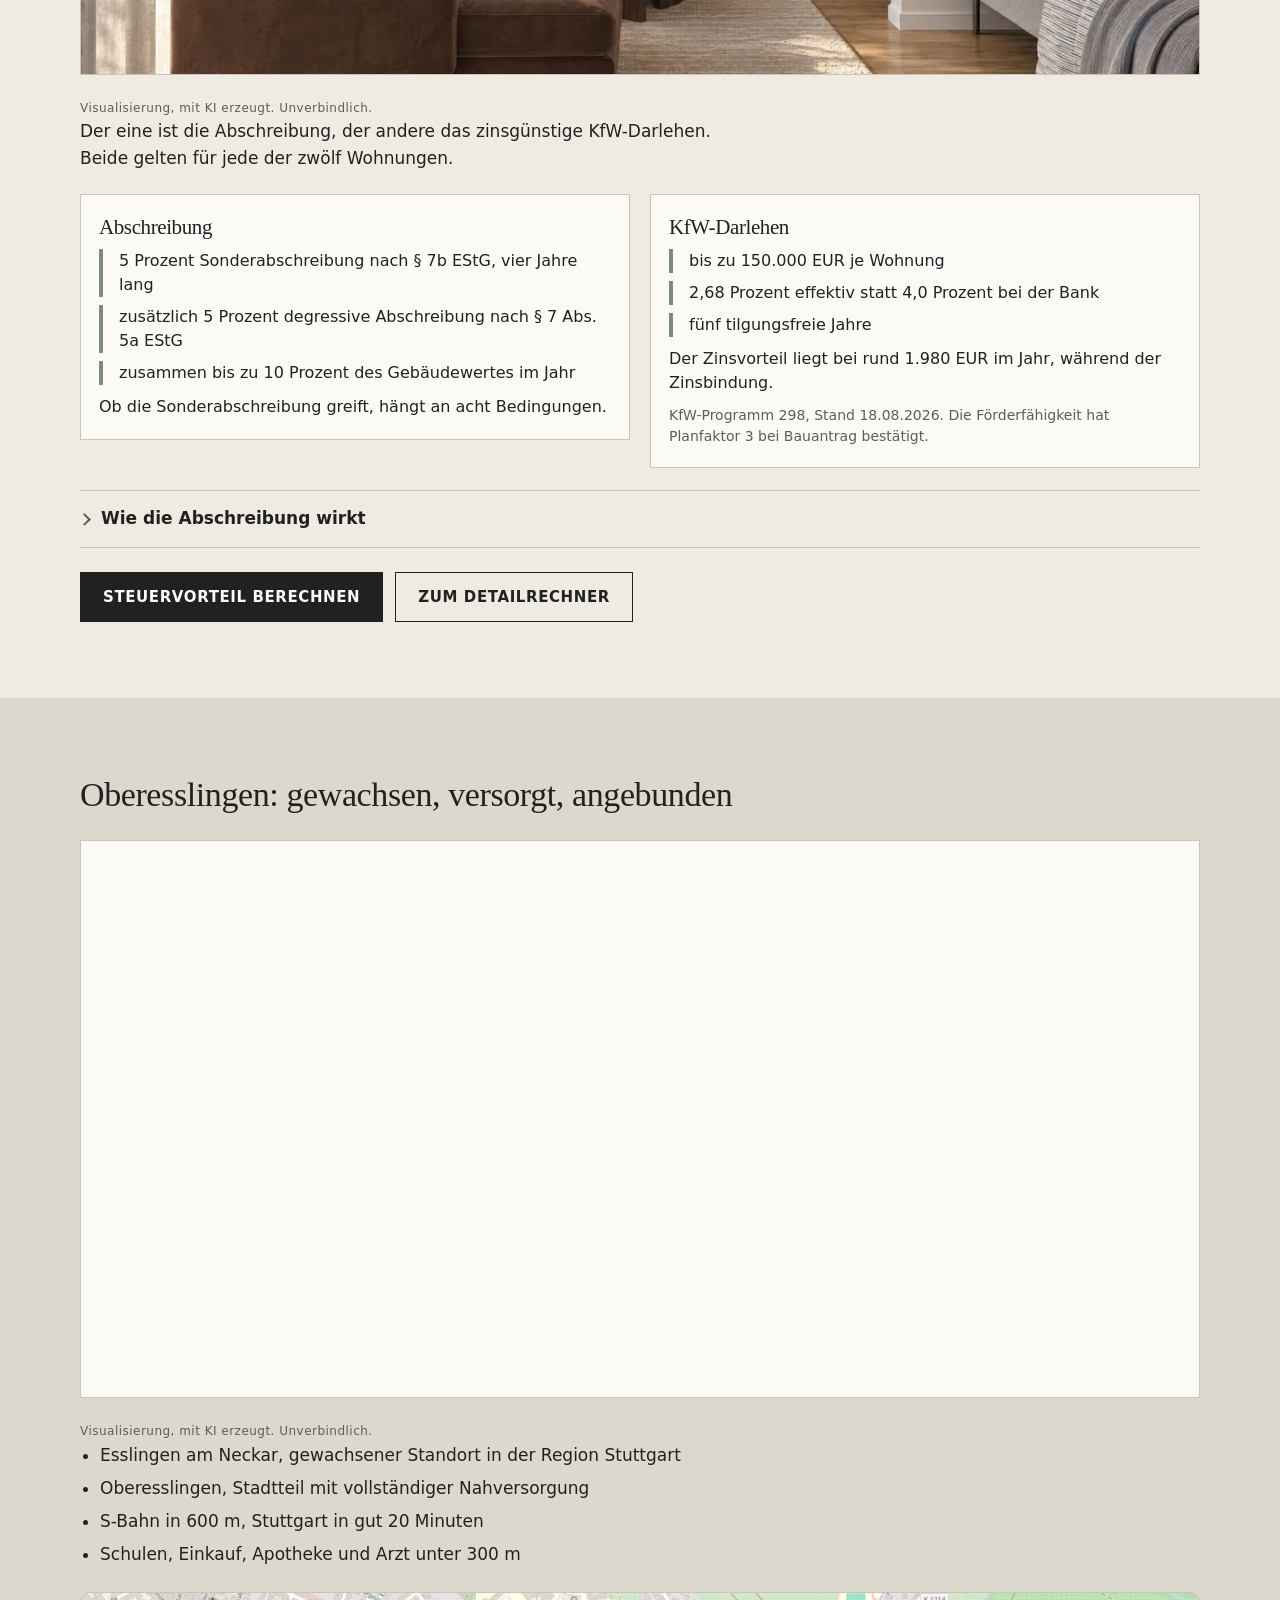
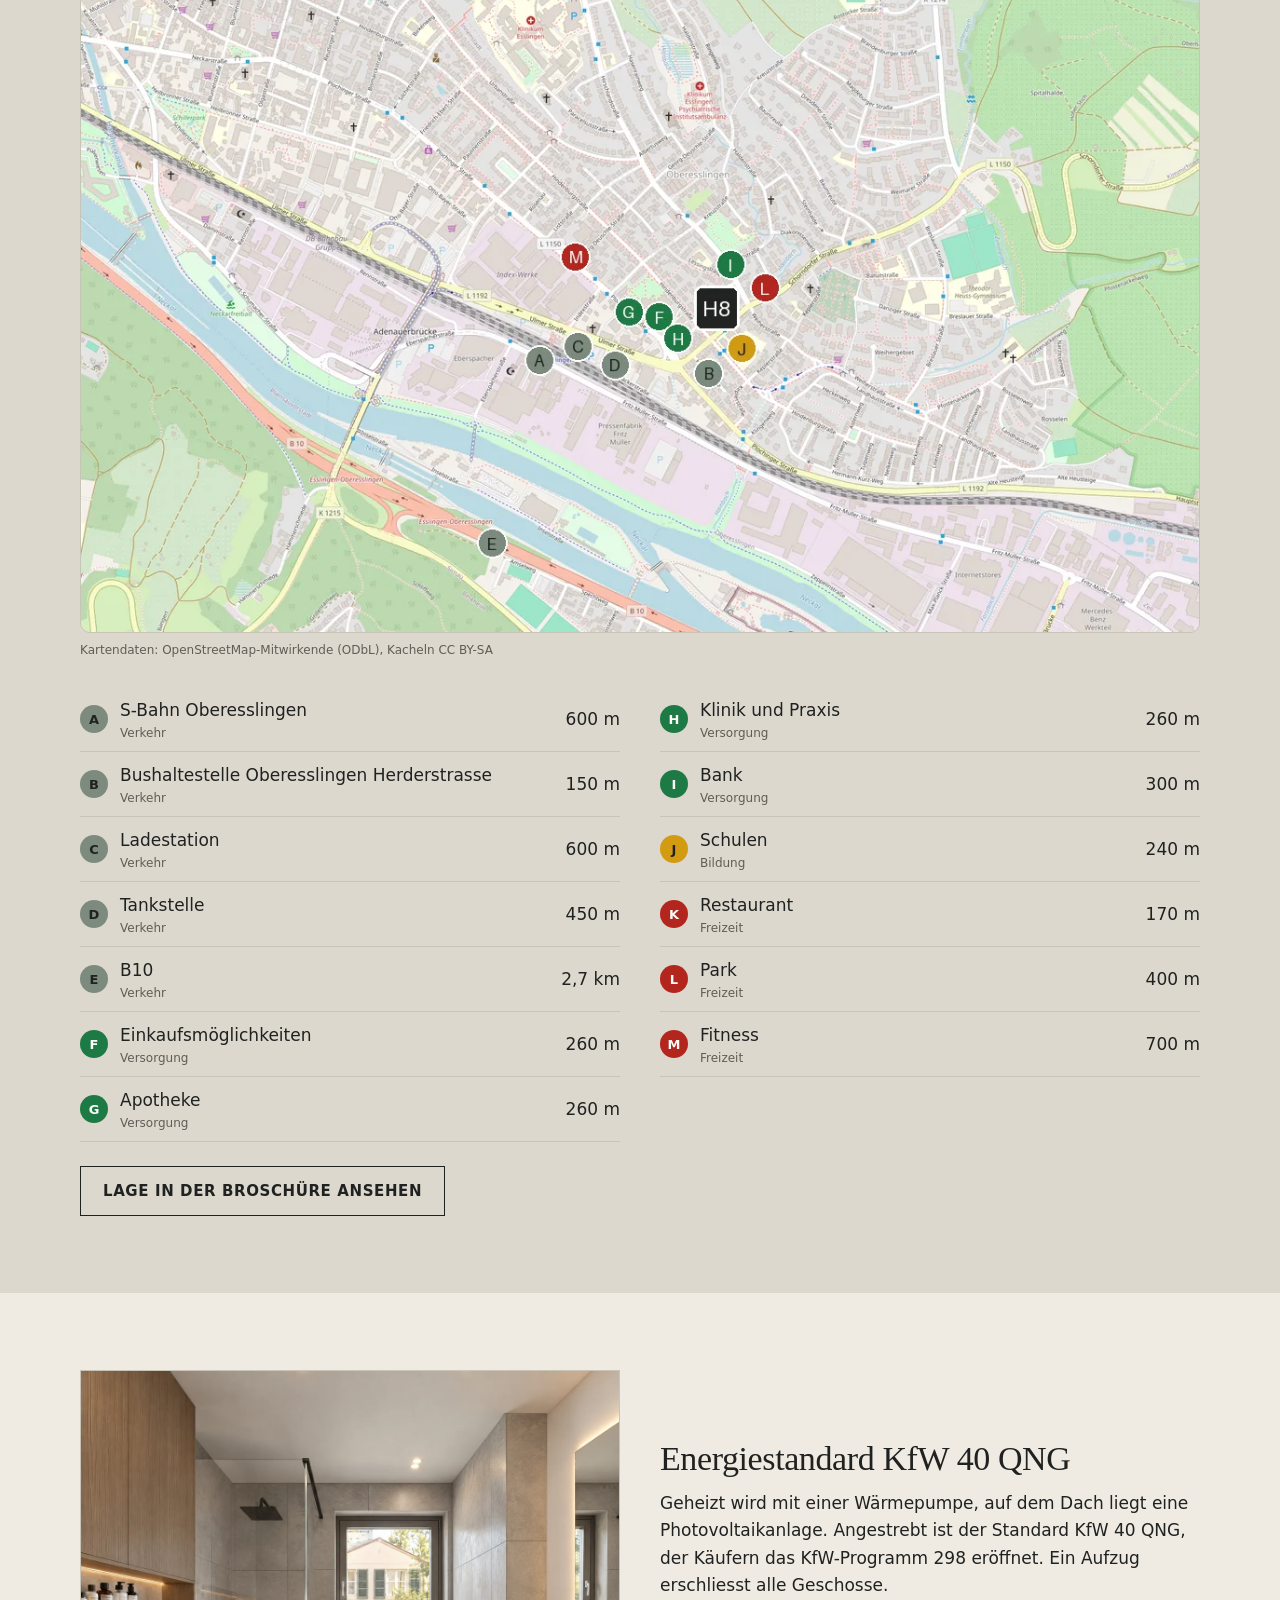
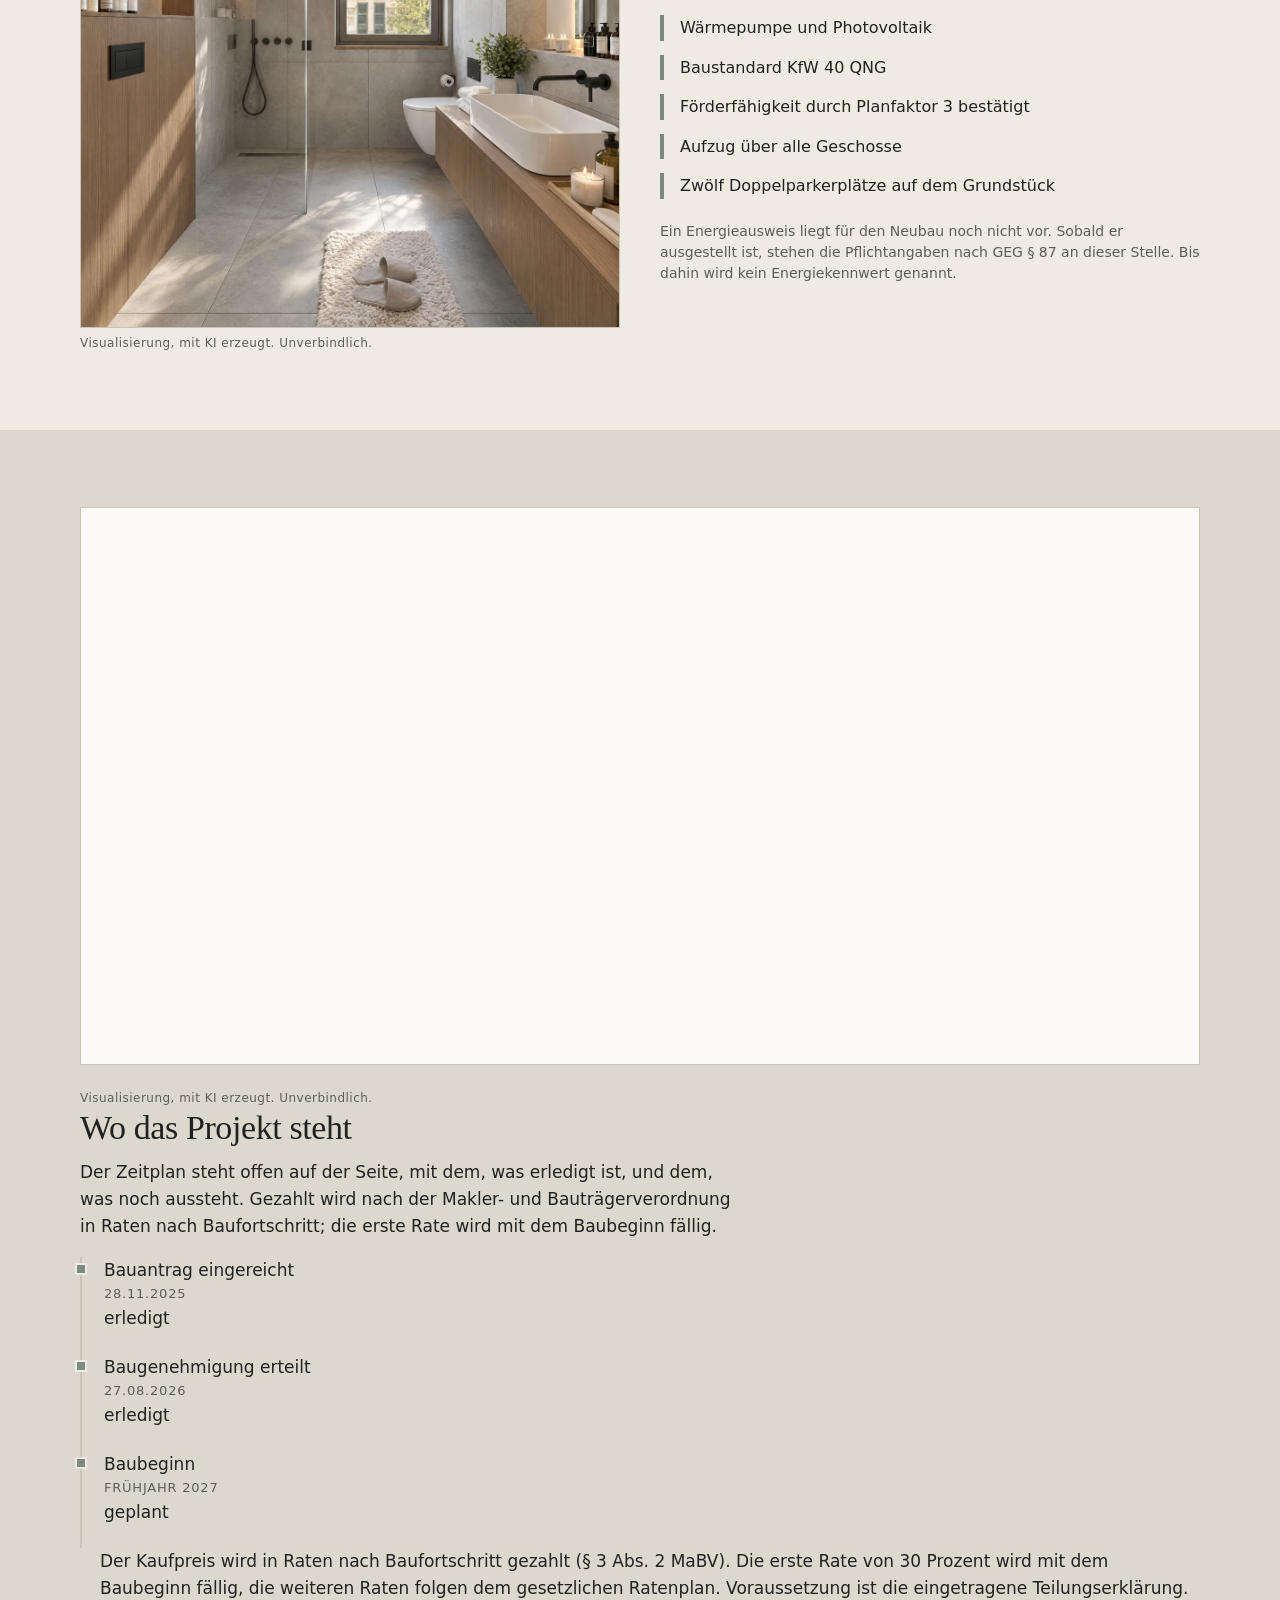
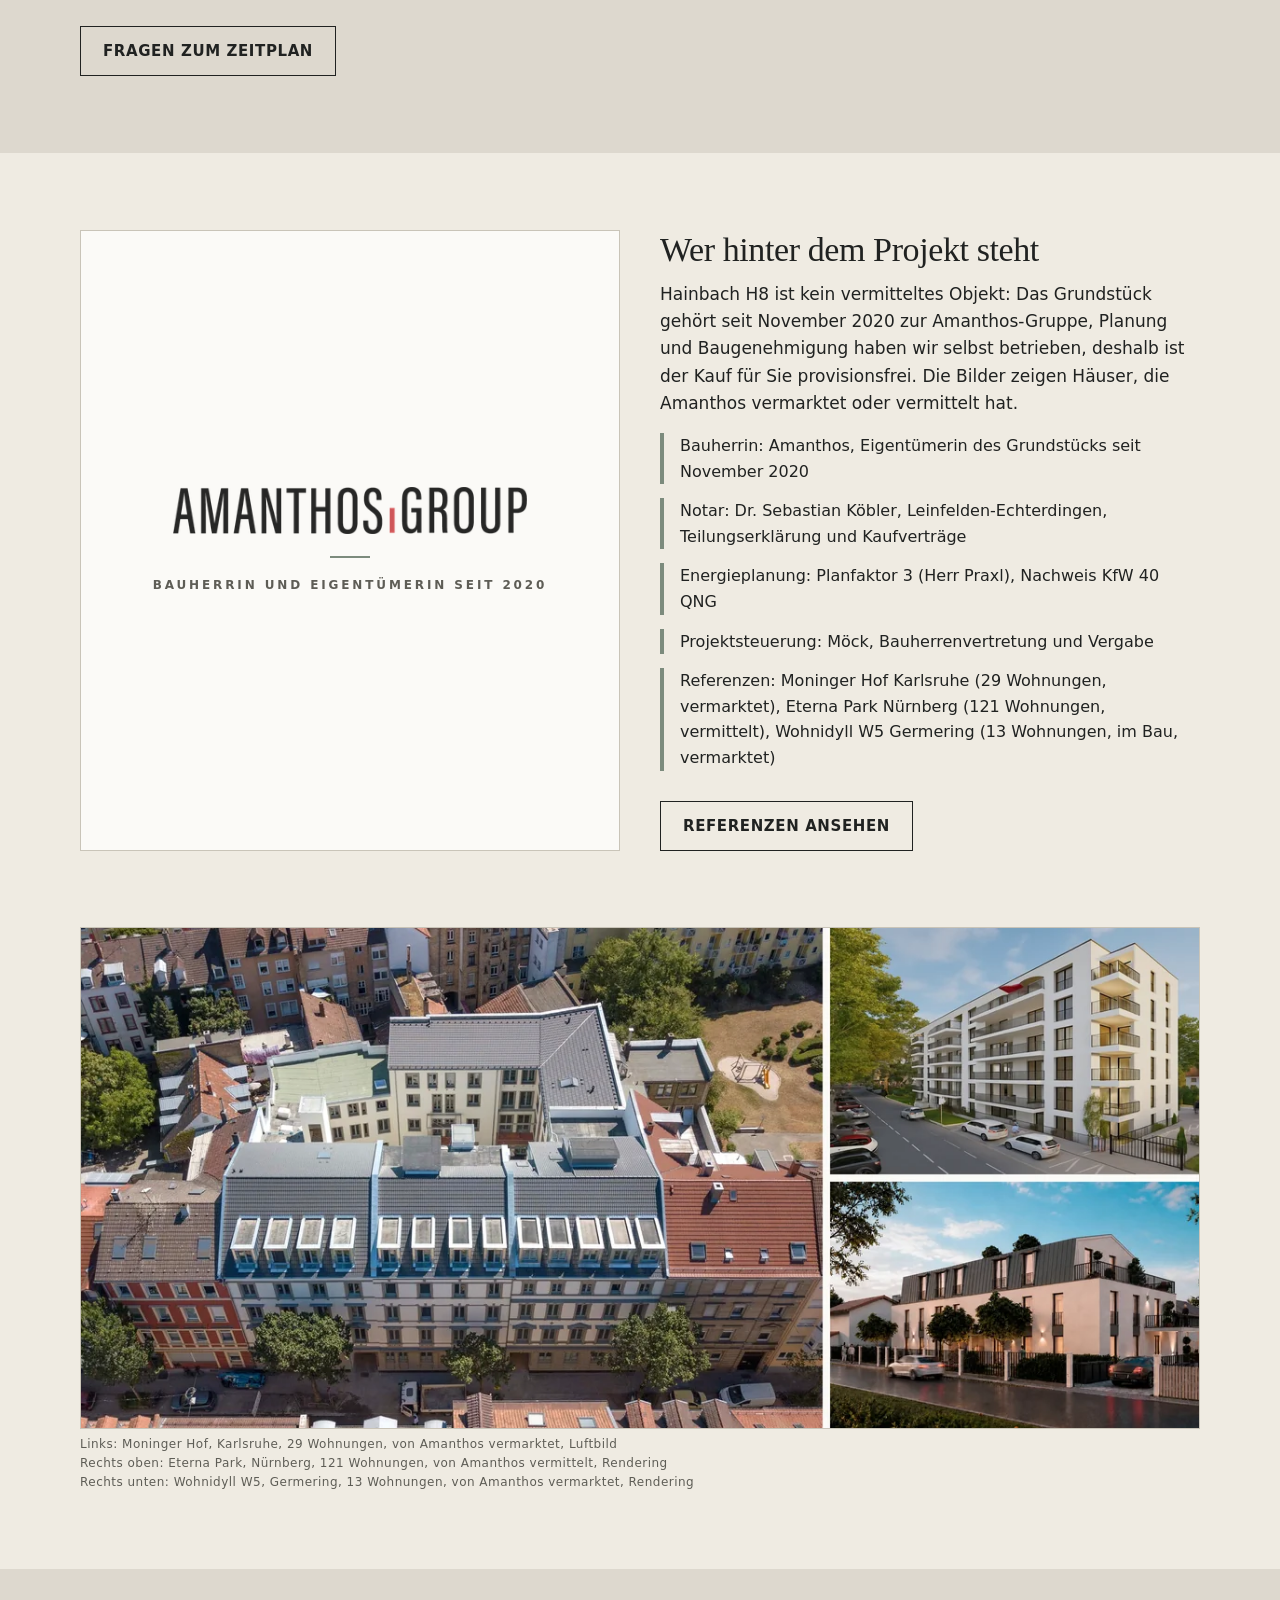
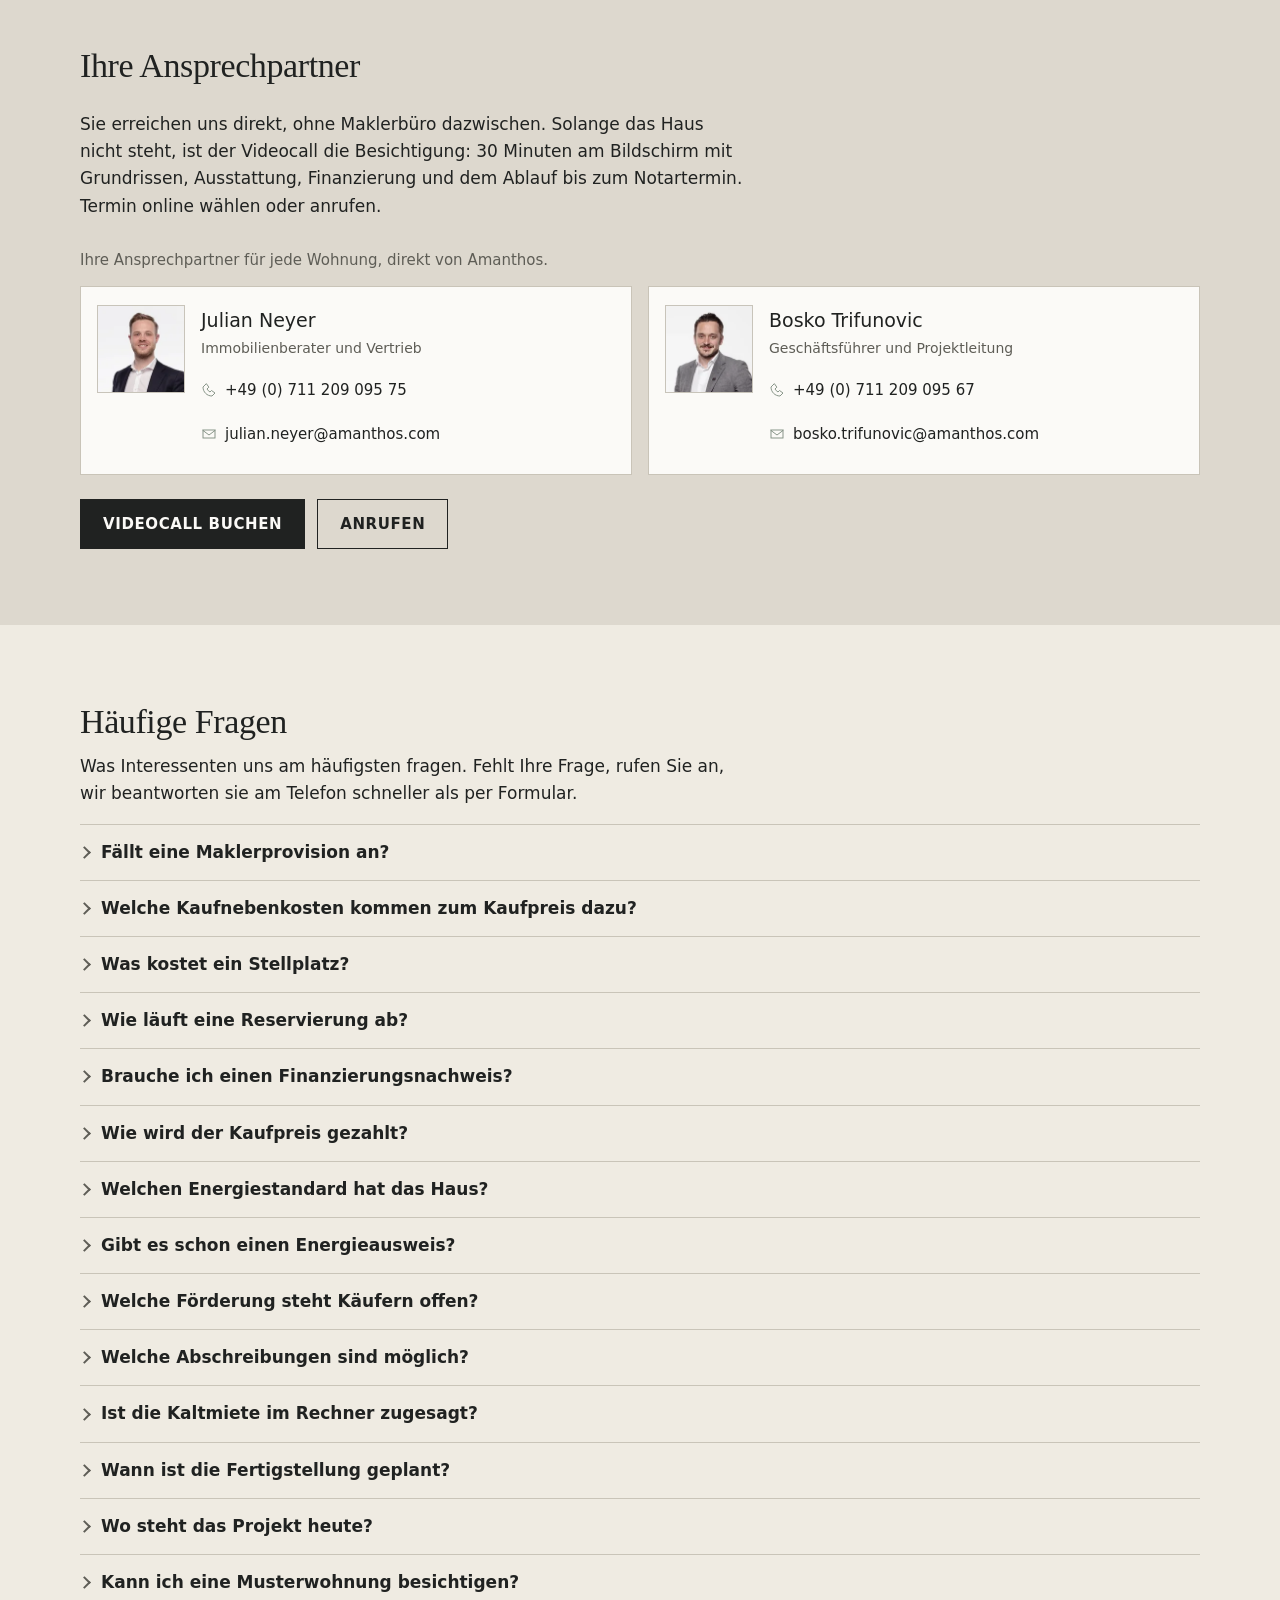
==== commit 11fa402e: "chore: publish site build 2026-10-24 15:29 UTC" ====
--- a/index.html
+++ b/index.html
@@ -5,15 +5,15 @@
 <meta name="viewport" content="width=device-width, initial-scale=1">
 <meta http-equiv="Content-Security-Policy" content="default-src 'self'; base-uri 'self'; object-src 'none'; form-action 'self'; script-src 'self' https://www.googletagmanager.com https://www.googleadservices.com https://googleads.g.doubleclick.net https://www.gstatic.com https://connect.facebook.net https://plausible.io https://challenges.cloudflare.com https://app.cal.com https://cdnjs.cloudflare.com; style-src 'self' 'unsafe-inline'; img-src 'self' data: https://www.facebook.com https://www.googletagmanager.com https://www.google.com https://www.google.de https://www.google.ch https://www.googleadservices.com https://googleads.g.doubleclick.net https://ad.doubleclick.net https://www.google-analytics.com https://*.analytics.google.com; font-src 'self'; connect-src 'self' https://amanthos-conversion-relay.onrender.com https://plausible.io https://www.google-analytics.com https://analytics.google.com https://*.analytics.google.com https://stats.g.doubleclick.net https://www.googletagmanager.com https://www.google.com https://www.google.de https://www.google.ch https://www.googleadservices.com https://googleads.g.doubleclick.net https://ad.doubleclick.net https://connect.facebook.net https://www.facebook.com https://graph.facebook.com https://challenges.cloudflare.com https://app.cal.com; frame-src https://challenges.cloudflare.com https://app.cal.com https://td.doubleclick.net https://googleads.g.doubleclick.net">
 <meta name="referrer" content="strict-origin-when-cross-origin">
-<title>H8 Wohnen am Hainbach in Esslingen | 12 Neubauwohnungen</title>
-<meta name="description" content="Hainbachstrasse 8, Esslingen: zwoelf Wohnungen von 27 bis 83 m2, KfW 40 QNG, ab 188.000 EUR. Provisionsfrei direkt von Amanthos.">
+<title>Wohnung kaufen in Esslingen: 12 Neubauwohnungen, KfW 40 QNG, ab 188.000 EUR | Hainbach H8</title>
+<meta name="description" content="Wohnung kaufen in Esslingen am Neckar: zwölf Eigentumswohnungen im Neubau, 27 bis 83 m², KfW 40 QNG, ab 188.000 EUR. Provisionsfrei direkt von Amanthos, Hainbachstrasse 8.">
 <link rel="canonical" href="https://hainbach-h8.de/">
 <meta name="theme-color" content="#efebe2">
 <meta property="og:type" content="website">
 <meta property="og:locale" content="de_DE">
 <meta property="og:site_name" content="H8 Wohnen am Hainbach">
-<meta property="og:title" content="H8 Wohnen am Hainbach in Esslingen | 12 Neubauwohnungen">
-<meta property="og:description" content="Hainbachstrasse 8, Esslingen: zwoelf Wohnungen von 27 bis 83 m2, KfW 40 QNG, ab 188.000 EUR. Provisionsfrei direkt von Amanthos.">
+<meta property="og:title" content="Wohnung kaufen in Esslingen: 12 Neubauwohnungen, KfW 40 QNG, ab 188.000 EUR | Hainbach H8">
+<meta property="og:description" content="Wohnung kaufen in Esslingen am Neckar: zwölf Eigentumswohnungen im Neubau, 27 bis 83 m², KfW 40 QNG, ab 188.000 EUR. Provisionsfrei direkt von Amanthos, Hainbachstrasse 8.">
 <meta property="og:url" content="https://hainbach-h8.de/">
 <meta property="og:image" content="https://hainbach-h8.de/bilder/aussen-01-strassenansicht-2000.webp">
 <meta property="og:image:alt" content="Strassenansicht des Neubaus Hainbachstrasse 8 in Esslingen am Neckar">
@@ -156,7 +156,7 @@
 
   <section class="h8-abschnitt" id="ueberblick">
     <p class="h8-haus"><img class="h8-haus__zeichen" src="/amanthos-logo.svg" alt="" width="18" height="18" loading="lazy" decoding="async"><span>Ein Projekt der Amanthos-Gruppe</span></p>
-    <p class="h8-hero__text h8-fliesstext" data-am-einblenden>Zwölf Wohnungen in ruhiger Lage, 600 m zur S-Bahn Oberesslingen, Neubau im Standard KfW 40 QNG. Rechnen Sie in 60 Sekunden durch, was eine davon für Sie bedeutet.</p>
+    <p class="h8-hero__text h8-fliesstext" data-am-einblenden>Wohnung kaufen in Esslingen am Neckar: zwölf Wohnungen im Neubau, ruhige Lage, 600 m zur S-Bahn Oberesslingen, Standard KfW 40 QNG, provisionsfrei direkt von Amanthos. Rechnen Sie in 60 Sekunden durch, was eine davon für Sie bedeutet.</p>
     <ul class="h8-liste h8-liste--merkmale" data-am-einblenden>
       <li>ab 188.000 EUR</li>
       <li>1 bis 3 Zimmer, 27 bis 83 m²</li>
@@ -197,7 +197,7 @@
 
   <div class="h8-band">
   <section class="h8-abschnitt wohnungen">
-    <h2 class="h8-abschnitt__titel" id="wohnungen" data-am-einblenden>Die zwölf Wohnungen</h2>
+    <h2 class="h8-abschnitt__titel" id="wohnungen" data-am-einblenden>Wohnungen kaufen: die zwölf Einheiten</h2>
     <p class="h8-vorspann">Zusammen ca. 530,17 m² Wohnfläche.</p>
     <p class="h8-fliesstext">Vom kompakten Apartment mit ca. 27,49 m² bis zum Penthouse mit ca. 82,86 m². Alle Preise verstehen sich ohne Stellplatz, ein Doppelparkerplatz kostet 25.000 EUR.</p>
     <div class="h8-schema">
@@ -296,7 +296,7 @@
         <p class="amw-kontaktzeile">
           <a class="amw-anfrage" href="mailto:julian.neyer@amanthos.com?subject=Wohnung%201%2C%20H8%20Wohnen%20am%20Hainbach" data-am-gate="wohnung-1">Anfragen</a>
           <a class="amw-anruf" href="tel:+4971120909575">Anrufen</a>
-          <a class="amw-termin" href="https://cal.com/julian-neyer/hainbach-h8" target="_blank" rel="noopener" data-cal-link="julian-neyer/hainbach-h8" data-cal-config='{"layout":"month_view","useSlotsViewOnSmallScreen":"true"}'>Videocall</a>
+          <a class="amw-termin" href="https://cal.com/team/amanthos/hainbach-h8" target="_blank" rel="noopener" data-cal-link="team/amanthos/hainbach-h8" data-cal-config='{"layout":"month_view","useSlotsViewOnSmallScreen":"true"}'>Videocall</a>
           <button type="button" class="amw-grundriss" data-amw-schau data-amw-schau-quelle="/bilder/grundriss-01-2000.webp" data-amw-schau-fassungen="/bilder/grundriss-01-800.webp 800w, /bilder/grundriss-01-1200.webp 1200w, /bilder/grundriss-01-1600.webp 1600w, /bilder/grundriss-01-2000.webp 2000w" data-amw-schau-text="Grundriss der Wohnung 1, Gartenwohnung mit Terrasse, Gartengeschoss" data-amw-schau-satz="Unverbindliche Darstellung. Möblierung, Bepflanzung und Dekoration dienen der Veranschaulichung und sind nicht Lieferumfang. Die Zeichnung trägt keine Masskette und keinen Massstab und ist nicht zum Abmessen bestimmt. Änderungen im Zuge der Ausführungsplanung bleiben vorbehalten; verbindlich ist die Baubeschreibung zum Kaufvertrag.">Grundriss</button>
         </p>
       </article>
@@ -351,7 +351,7 @@
         <p class="amw-kontaktzeile">
           <a class="amw-anfrage" href="mailto:julian.neyer@amanthos.com?subject=Wohnung%202%2C%20H8%20Wohnen%20am%20Hainbach" data-am-gate="wohnung-2">Anfragen</a>
           <a class="amw-anruf" href="tel:+4971120909575">Anrufen</a>
-          <a class="amw-termin" href="https://cal.com/julian-neyer/hainbach-h8" target="_blank" rel="noopener" data-cal-link="julian-neyer/hainbach-h8" data-cal-config='{"layout":"month_view","useSlotsViewOnSmallScreen":"true"}'>Videocall</a>
+          <a class="amw-termin" href="https://cal.com/team/amanthos/hainbach-h8" target="_blank" rel="noopener" data-cal-link="team/amanthos/hainbach-h8" data-cal-config='{"layout":"month_view","useSlotsViewOnSmallScreen":"true"}'>Videocall</a>
           <button type="button" class="amw-grundriss" data-amw-schau data-amw-schau-quelle="/bilder/grundriss-02-1694.webp" data-amw-schau-fassungen="/bilder/grundriss-02-800.webp 800w, /bilder/grundriss-02-1200.webp 1200w, /bilder/grundriss-02-1600.webp 1600w, /bilder/grundriss-02-1694.webp 1694w" data-amw-schau-text="Grundriss der Wohnung 2, Familienwohnung mit Terrasse, Erdgeschoss" data-amw-schau-satz="Unverbindliche Darstellung. Möblierung, Bepflanzung und Dekoration dienen der Veranschaulichung und sind nicht Lieferumfang. Die Zeichnung trägt keine Masskette und keinen Massstab und ist nicht zum Abmessen bestimmt. Änderungen im Zuge der Ausführungsplanung bleiben vorbehalten; verbindlich ist die Baubeschreibung zum Kaufvertrag.">Grundriss</button>
         </p>
       </article>
@@ -399,7 +399,7 @@
         <p class="amw-kontaktzeile">
           <a class="amw-anfrage" href="mailto:julian.neyer@amanthos.com?subject=Wohnung%203%2C%20H8%20Wohnen%20am%20Hainbach" data-am-gate="wohnung-3">Anfragen</a>
           <a class="amw-anruf" href="tel:+4971120909575">Anrufen</a>
-          <a class="amw-termin" href="https://cal.com/julian-neyer/hainbach-h8" target="_blank" rel="noopener" data-cal-link="julian-neyer/hainbach-h8" data-cal-config='{"layout":"month_view","useSlotsViewOnSmallScreen":"true"}'>Videocall</a>
+          <a class="amw-termin" href="https://cal.com/team/amanthos/hainbach-h8" target="_blank" rel="noopener" data-cal-link="team/amanthos/hainbach-h8" data-cal-config='{"layout":"month_view","useSlotsViewOnSmallScreen":"true"}'>Videocall</a>
           <button type="button" class="amw-grundriss" data-amw-schau data-amw-schau-quelle="/bilder/grundriss-03-903.webp" data-amw-schau-fassungen="/bilder/grundriss-03-800.webp 800w, /bilder/grundriss-03-903.webp 903w" data-amw-schau-text="Grundriss der Wohnung 3, Apartment mit Balkon, 1. OG" data-amw-schau-satz="Unverbindliche Darstellung. Möblierung, Bepflanzung und Dekoration dienen der Veranschaulichung und sind nicht Lieferumfang. Die Zeichnung trägt keine Masskette und keinen Massstab und ist nicht zum Abmessen bestimmt. Änderungen im Zuge der Ausführungsplanung bleiben vorbehalten; verbindlich ist die Baubeschreibung zum Kaufvertrag.">Grundriss</button>
         </p>
       </article>
@@ -455,7 +455,7 @@
         <p class="amw-kontaktzeile">
           <a class="amw-anfrage" href="mailto:julian.neyer@amanthos.com?subject=Wohnung%204%2C%20H8%20Wohnen%20am%20Hainbach" data-am-gate="wohnung-4">Anfragen</a>
           <a class="amw-anruf" href="tel:+4971120909575">Anrufen</a>
-          <a class="amw-termin" href="https://cal.com/julian-neyer/hainbach-h8" target="_blank" rel="noopener" data-cal-link="julian-neyer/hainbach-h8" data-cal-config='{"layout":"month_view","useSlotsViewOnSmallScreen":"true"}'>Videocall</a>
+          <a class="amw-termin" href="https://cal.com/team/amanthos/hainbach-h8" target="_blank" rel="noopener" data-cal-link="team/amanthos/hainbach-h8" data-cal-config='{"layout":"month_view","useSlotsViewOnSmallScreen":"true"}'>Videocall</a>
           <button type="button" class="amw-grundriss" data-amw-schau data-amw-schau-quelle="/bilder/grundriss-04-1094.webp" data-amw-schau-fassungen="/bilder/grundriss-04-800.webp 800w, /bilder/grundriss-04-1094.webp 1094w" data-amw-schau-text="Grundriss der Wohnung 4, 2-Zimmer-Wohnung mit zwei Balkonen, 1. OG" data-amw-schau-satz="Unverbindliche Darstellung. Möblierung, Bepflanzung und Dekoration dienen der Veranschaulichung und sind nicht Lieferumfang. Die Zeichnung trägt keine Masskette und keinen Massstab und ist nicht zum Abmessen bestimmt. Änderungen im Zuge der Ausführungsplanung bleiben vorbehalten; verbindlich ist die Baubeschreibung zum Kaufvertrag.">Grundriss</button>
         </p>
       </article>
@@ -508,7 +508,7 @@
         <p class="amw-kontaktzeile">
           <a class="amw-anfrage" href="mailto:julian.neyer@amanthos.com?subject=Wohnung%205%2C%20H8%20Wohnen%20am%20Hainbach" data-am-gate="wohnung-5">Anfragen</a>
           <a class="amw-anruf" href="tel:+4971120909575">Anrufen</a>
-          <a class="amw-termin" href="https://cal.com/julian-neyer/hainbach-h8" target="_blank" rel="noopener" data-cal-link="julian-neyer/hainbach-h8" data-cal-config='{"layout":"month_view","useSlotsViewOnSmallScreen":"true"}'>Videocall</a>
+          <a class="amw-termin" href="https://cal.com/team/amanthos/hainbach-h8" target="_blank" rel="noopener" data-cal-link="team/amanthos/hainbach-h8" data-cal-config='{"layout":"month_view","useSlotsViewOnSmallScreen":"true"}'>Videocall</a>
           <button type="button" class="amw-grundriss" data-amw-schau data-amw-schau-quelle="/bilder/grundriss-05-2000.webp" data-amw-schau-fassungen="/bilder/grundriss-05-800.webp 800w, /bilder/grundriss-05-1200.webp 1200w, /bilder/grundriss-05-1600.webp 1600w, /bilder/grundriss-05-2000.webp 2000w" data-amw-schau-text="Grundriss der Wohnung 5, Kompaktes Apartment mit Balkon, 1. OG" data-amw-schau-satz="Unverbindliche Darstellung. Möblierung, Bepflanzung und Dekoration dienen der Veranschaulichung und sind nicht Lieferumfang. Die Zeichnung trägt keine Masskette und keinen Massstab und ist nicht zum Abmessen bestimmt. Änderungen im Zuge der Ausführungsplanung bleiben vorbehalten; verbindlich ist die Baubeschreibung zum Kaufvertrag.">Grundriss</button>
         </p>
       </article>
@@ -556,7 +556,7 @@
         <p class="amw-kontaktzeile">
           <a class="amw-anfrage" href="mailto:julian.neyer@amanthos.com?subject=Wohnung%206%2C%20H8%20Wohnen%20am%20Hainbach" data-am-gate="wohnung-6">Anfragen</a>
           <a class="amw-anruf" href="tel:+4971120909575">Anrufen</a>
-          <a class="amw-termin" href="https://cal.com/julian-neyer/hainbach-h8" target="_blank" rel="noopener" data-cal-link="julian-neyer/hainbach-h8" data-cal-config='{"layout":"month_view","useSlotsViewOnSmallScreen":"true"}'>Videocall</a>
+          <a class="amw-termin" href="https://cal.com/team/amanthos/hainbach-h8" target="_blank" rel="noopener" data-cal-link="team/amanthos/hainbach-h8" data-cal-config='{"layout":"month_view","useSlotsViewOnSmallScreen":"true"}'>Videocall</a>
           <button type="button" class="amw-grundriss" data-amw-schau data-amw-schau-quelle="/bilder/grundriss-06-985.webp" data-amw-schau-fassungen="/bilder/grundriss-06-800.webp 800w, /bilder/grundriss-06-985.webp 985w" data-amw-schau-text="Grundriss der Wohnung 6, Apartment mit zwei Balkonen, 2. OG" data-amw-schau-satz="Unverbindliche Darstellung. Möblierung, Bepflanzung und Dekoration dienen der Veranschaulichung und sind nicht Lieferumfang. Die Zeichnung trägt keine Masskette und keinen Massstab und ist nicht zum Abmessen bestimmt. Änderungen im Zuge der Ausführungsplanung bleiben vorbehalten; verbindlich ist die Baubeschreibung zum Kaufvertrag.">Grundriss</button>
         </p>
       </article>
@@ -612,7 +612,7 @@
         <p class="amw-kontaktzeile">
           <a class="amw-anfrage" href="mailto:julian.neyer@amanthos.com?subject=Wohnung%207%2C%20H8%20Wohnen%20am%20Hainbach" data-am-gate="wohnung-7">Anfragen</a>
           <a class="amw-anruf" href="tel:+4971120909575">Anrufen</a>
-          <a class="amw-termin" href="https://cal.com/julian-neyer/hainbach-h8" target="_blank" rel="noopener" data-cal-link="julian-neyer/hainbach-h8" data-cal-config='{"layout":"month_view","useSlotsViewOnSmallScreen":"true"}'>Videocall</a>
+          <a class="amw-termin" href="https://cal.com/team/amanthos/hainbach-h8" target="_blank" rel="noopener" data-cal-link="team/amanthos/hainbach-h8" data-cal-config='{"layout":"month_view","useSlotsViewOnSmallScreen":"true"}'>Videocall</a>
           <button type="button" class="amw-grundriss" data-amw-schau data-amw-schau-quelle="/bilder/grundriss-07-1176.webp" data-amw-schau-fassungen="/bilder/grundriss-07-800.webp 800w, /bilder/grundriss-07-1176.webp 1176w" data-amw-schau-text="Grundriss der Wohnung 7, 2-Zimmer-Wohnung mit zwei Balkonen, 2. OG" data-amw-schau-satz="Unverbindliche Darstellung. Möblierung, Bepflanzung und Dekoration dienen der Veranschaulichung und sind nicht Lieferumfang. Die Zeichnung trägt keine Masskette und keinen Massstab und ist nicht zum Abmessen bestimmt. Änderungen im Zuge der Ausführungsplanung bleiben vorbehalten; verbindlich ist die Baubeschreibung zum Kaufvertrag.">Grundriss</button>
         </p>
       </article>
@@ -665,7 +665,7 @@
         <p class="amw-kontaktzeile">
           <a class="amw-anfrage" href="mailto:julian.neyer@amanthos.com?subject=Wohnung%208%2C%20H8%20Wohnen%20am%20Hainbach" data-am-gate="wohnung-8">Anfragen</a>
           <a class="amw-anruf" href="tel:+4971120909575">Anrufen</a>
-          <a class="amw-termin" href="https://cal.com/julian-neyer/hainbach-h8" target="_blank" rel="noopener" data-cal-link="julian-neyer/hainbach-h8" data-cal-config='{"layout":"month_view","useSlotsViewOnSmallScreen":"true"}'>Videocall</a>
+          <a class="amw-termin" href="https://cal.com/team/amanthos/hainbach-h8" target="_blank" rel="noopener" data-cal-link="team/amanthos/hainbach-h8" data-cal-config='{"layout":"month_view","useSlotsViewOnSmallScreen":"true"}'>Videocall</a>
           <button type="button" class="amw-grundriss" data-amw-schau data-amw-schau-quelle="/bilder/grundriss-08-2000.webp" data-amw-schau-fassungen="/bilder/grundriss-08-800.webp 800w, /bilder/grundriss-08-1200.webp 1200w, /bilder/grundriss-08-1600.webp 1600w, /bilder/grundriss-08-2000.webp 2000w" data-amw-schau-text="Grundriss der Wohnung 8, Kompaktes Apartment mit Balkon, 2. OG" data-amw-schau-satz="Unverbindliche Darstellung. Möblierung, Bepflanzung und Dekoration dienen der Veranschaulichung und sind nicht Lieferumfang. Die Zeichnung trägt keine Masskette und keinen Massstab und ist nicht zum Abmessen bestimmt. Änderungen im Zuge der Ausführungsplanung bleiben vorbehalten; verbindlich ist die Baubeschreibung zum Kaufvertrag.">Grundriss</button>
         </p>
       </article>
@@ -713,7 +713,7 @@
         <p class="amw-kontaktzeile">
           <a class="amw-anfrage" href="mailto:julian.neyer@amanthos.com?subject=Wohnung%209%2C%20H8%20Wohnen%20am%20Hainbach" data-am-gate="wohnung-9">Anfragen</a>
           <a class="amw-anruf" href="tel:+4971120909575">Anrufen</a>
-          <a class="amw-termin" href="https://cal.com/julian-neyer/hainbach-h8" target="_blank" rel="noopener" data-cal-link="julian-neyer/hainbach-h8" data-cal-config='{"layout":"month_view","useSlotsViewOnSmallScreen":"true"}'>Videocall</a>
+          <a class="amw-termin" href="https://cal.com/team/amanthos/hainbach-h8" target="_blank" rel="noopener" data-cal-link="team/amanthos/hainbach-h8" data-cal-config='{"layout":"month_view","useSlotsViewOnSmallScreen":"true"}'>Videocall</a>
           <button type="button" class="amw-grundriss" data-amw-schau data-amw-schau-quelle="/bilder/grundriss-09-985.webp" data-amw-schau-fassungen="/bilder/grundriss-09-800.webp 800w, /bilder/grundriss-09-985.webp 985w" data-amw-schau-text="Grundriss der Wohnung 9, Apartment mit Balkon und Aussicht, 3. OG" data-amw-schau-satz="Unverbindliche Darstellung. Möblierung, Bepflanzung und Dekoration dienen der Veranschaulichung und sind nicht Lieferumfang. Die Zeichnung trägt keine Masskette und keinen Massstab und ist nicht zum Abmessen bestimmt. Änderungen im Zuge der Ausführungsplanung bleiben vorbehalten; verbindlich ist die Baubeschreibung zum Kaufvertrag.">Grundriss</button>
         </p>
       </article>
@@ -769,7 +769,7 @@
         <p class="amw-kontaktzeile">
           <a class="amw-anfrage" href="mailto:julian.neyer@amanthos.com?subject=Wohnung%2010%2C%20H8%20Wohnen%20am%20Hainbach" data-am-gate="wohnung-10">Anfragen</a>
           <a class="amw-anruf" href="tel:+4971120909575">Anrufen</a>
-          <a class="amw-termin" href="https://cal.com/julian-neyer/hainbach-h8" target="_blank" rel="noopener" data-cal-link="julian-neyer/hainbach-h8" data-cal-config='{"layout":"month_view","useSlotsViewOnSmallScreen":"true"}'>Videocall</a>
+          <a class="amw-termin" href="https://cal.com/team/amanthos/hainbach-h8" target="_blank" rel="noopener" data-cal-link="team/amanthos/hainbach-h8" data-cal-config='{"layout":"month_view","useSlotsViewOnSmallScreen":"true"}'>Videocall</a>
           <button type="button" class="amw-grundriss" data-amw-schau data-amw-schau-quelle="/bilder/grundriss-10-1176.webp" data-amw-schau-fassungen="/bilder/grundriss-10-800.webp 800w, /bilder/grundriss-10-1176.webp 1176w" data-amw-schau-text="Grundriss der Wohnung 10, 2-Zimmer-Wohnung mit zwei Balkonen, 3. OG" data-amw-schau-satz="Unverbindliche Darstellung. Möblierung, Bepflanzung und Dekoration dienen der Veranschaulichung und sind nicht Lieferumfang. Die Zeichnung trägt keine Masskette und keinen Massstab und ist nicht zum Abmessen bestimmt. Änderungen im Zuge der Ausführungsplanung bleiben vorbehalten; verbindlich ist die Baubeschreibung zum Kaufvertrag.">Grundriss</button>
         </p>
       </article>
@@ -822,7 +822,7 @@
         <p class="amw-kontaktzeile">
           <a class="amw-anfrage" href="mailto:julian.neyer@amanthos.com?subject=Wohnung%2011%2C%20H8%20Wohnen%20am%20Hainbach" data-am-gate="wohnung-11">Anfragen</a>
           <a class="amw-anruf" href="tel:+4971120909575">Anrufen</a>
-          <a class="amw-termin" href="https://cal.com/julian-neyer/hainbach-h8" target="_blank" rel="noopener" data-cal-link="julian-neyer/hainbach-h8" data-cal-config='{"layout":"month_view","useSlotsViewOnSmallScreen":"true"}'>Videocall</a>
+          <a class="amw-termin" href="https://cal.com/team/amanthos/hainbach-h8" target="_blank" rel="noopener" data-cal-link="team/amanthos/hainbach-h8" data-cal-config='{"layout":"month_view","useSlotsViewOnSmallScreen":"true"}'>Videocall</a>
           <button type="button" class="amw-grundriss" data-amw-schau data-amw-schau-quelle="/bilder/grundriss-11-2000.webp" data-amw-schau-fassungen="/bilder/grundriss-11-800.webp 800w, /bilder/grundriss-11-1200.webp 1200w, /bilder/grundriss-11-1600.webp 1600w, /bilder/grundriss-11-2000.webp 2000w" data-amw-schau-text="Grundriss der Wohnung 11, Kompaktes Apartment mit Balkon, 3. OG" data-amw-schau-satz="Unverbindliche Darstellung. Möblierung, Bepflanzung und Dekoration dienen der Veranschaulichung und sind nicht Lieferumfang. Die Zeichnung trägt keine Masskette und keinen Massstab und ist nicht zum Abmessen bestimmt. Änderungen im Zuge der Ausführungsplanung bleiben vorbehalten; verbindlich ist die Baubeschreibung zum Kaufvertrag.">Grundriss</button>
         </p>
       </article>
@@ -874,7 +874,7 @@
         <p class="amw-kontaktzeile">
           <a class="amw-anfrage" href="mailto:julian.neyer@amanthos.com?subject=Wohnung%2012%2C%20H8%20Wohnen%20am%20Hainbach" data-am-gate="wohnung-12">Anfragen</a>
           <a class="amw-anruf" href="tel:+4971120909575">Anrufen</a>
-          <a class="amw-termin" href="https://cal.com/julian-neyer/hainbach-h8" target="_blank" rel="noopener" data-cal-link="julian-neyer/hainbach-h8" data-cal-config='{"layout":"month_view","useSlotsViewOnSmallScreen":"true"}'>Videocall</a>
+          <a class="amw-termin" href="https://cal.com/team/amanthos/hainbach-h8" target="_blank" rel="noopener" data-cal-link="team/amanthos/hainbach-h8" data-cal-config='{"layout":"month_view","useSlotsViewOnSmallScreen":"true"}'>Videocall</a>
           <button type="button" class="amw-grundriss" data-amw-schau data-amw-schau-quelle="/bilder/grundriss-12-908.webp" data-amw-schau-fassungen="/bilder/grundriss-12-800.webp 800w, /bilder/grundriss-12-908.webp 908w" data-amw-schau-text="Grundriss der Wohnung 12, Penthouse mit zwei Balkonen und Arbeitszimmer, Dachgeschoss" data-amw-schau-satz="Unverbindliche Darstellung. Möblierung, Bepflanzung und Dekoration dienen der Veranschaulichung und sind nicht Lieferumfang. Die Zeichnung trägt keine Masskette und keinen Massstab und ist nicht zum Abmessen bestimmt. Änderungen im Zuge der Ausführungsplanung bleiben vorbehalten; verbindlich ist die Baubeschreibung zum Kaufvertrag.">Grundriss</button>
         </p>
       </article>
@@ -1053,7 +1053,7 @@
             </ul>
         </div>
 
-        <p class="h8-knopfreihe"><a class="h8-knopf h8-knopf--primaer" href="https://cal.com/julian-neyer/hainbach-h8">VIDEOCALL BUCHEN</a><a class="h8-knopf" href="tel:+4971120909575">ANRUFEN</a></p>
+        <p class="h8-knopfreihe"><a class="h8-knopf h8-knopf--primaer" href="https://cal.com/team/amanthos/hainbach-h8">VIDEOCALL BUCHEN</a><a class="h8-knopf" href="tel:+4971120909575">ANRUFEN</a></p>
       </div>
     </section>
   </div>
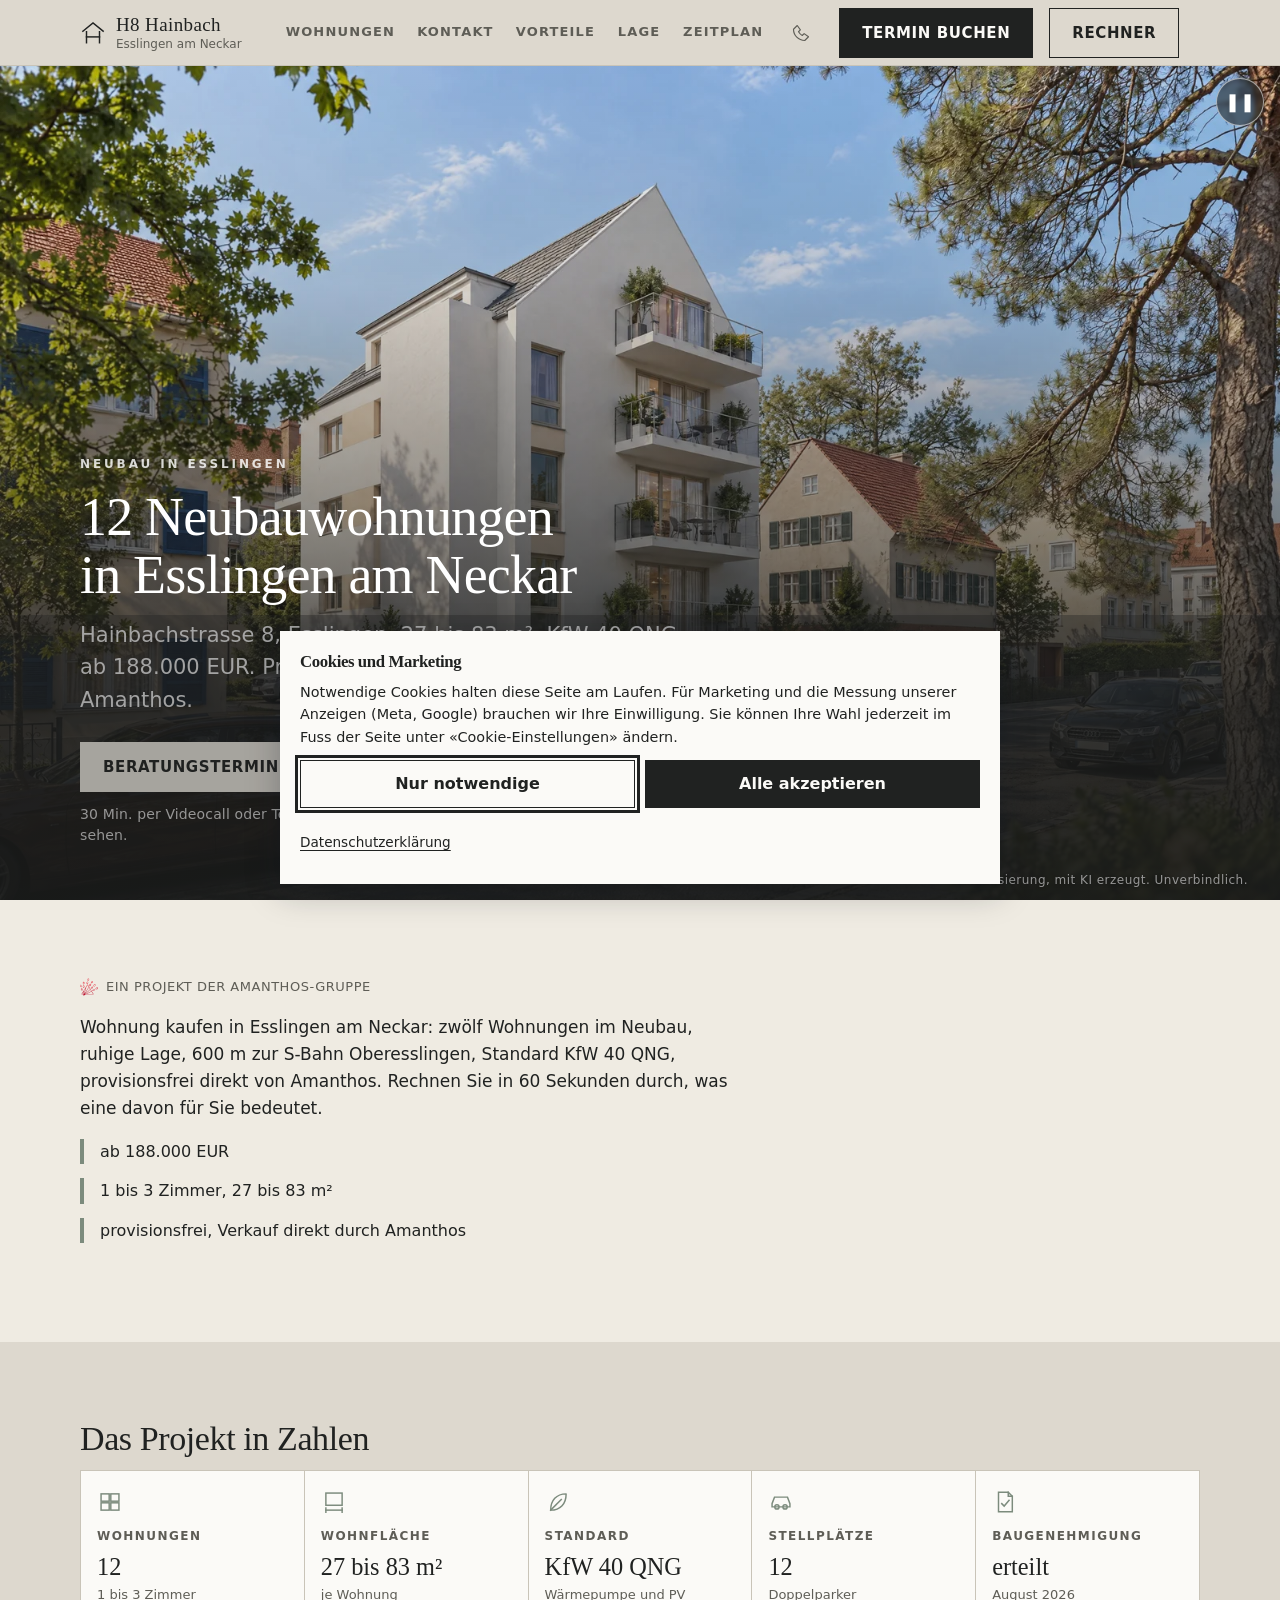
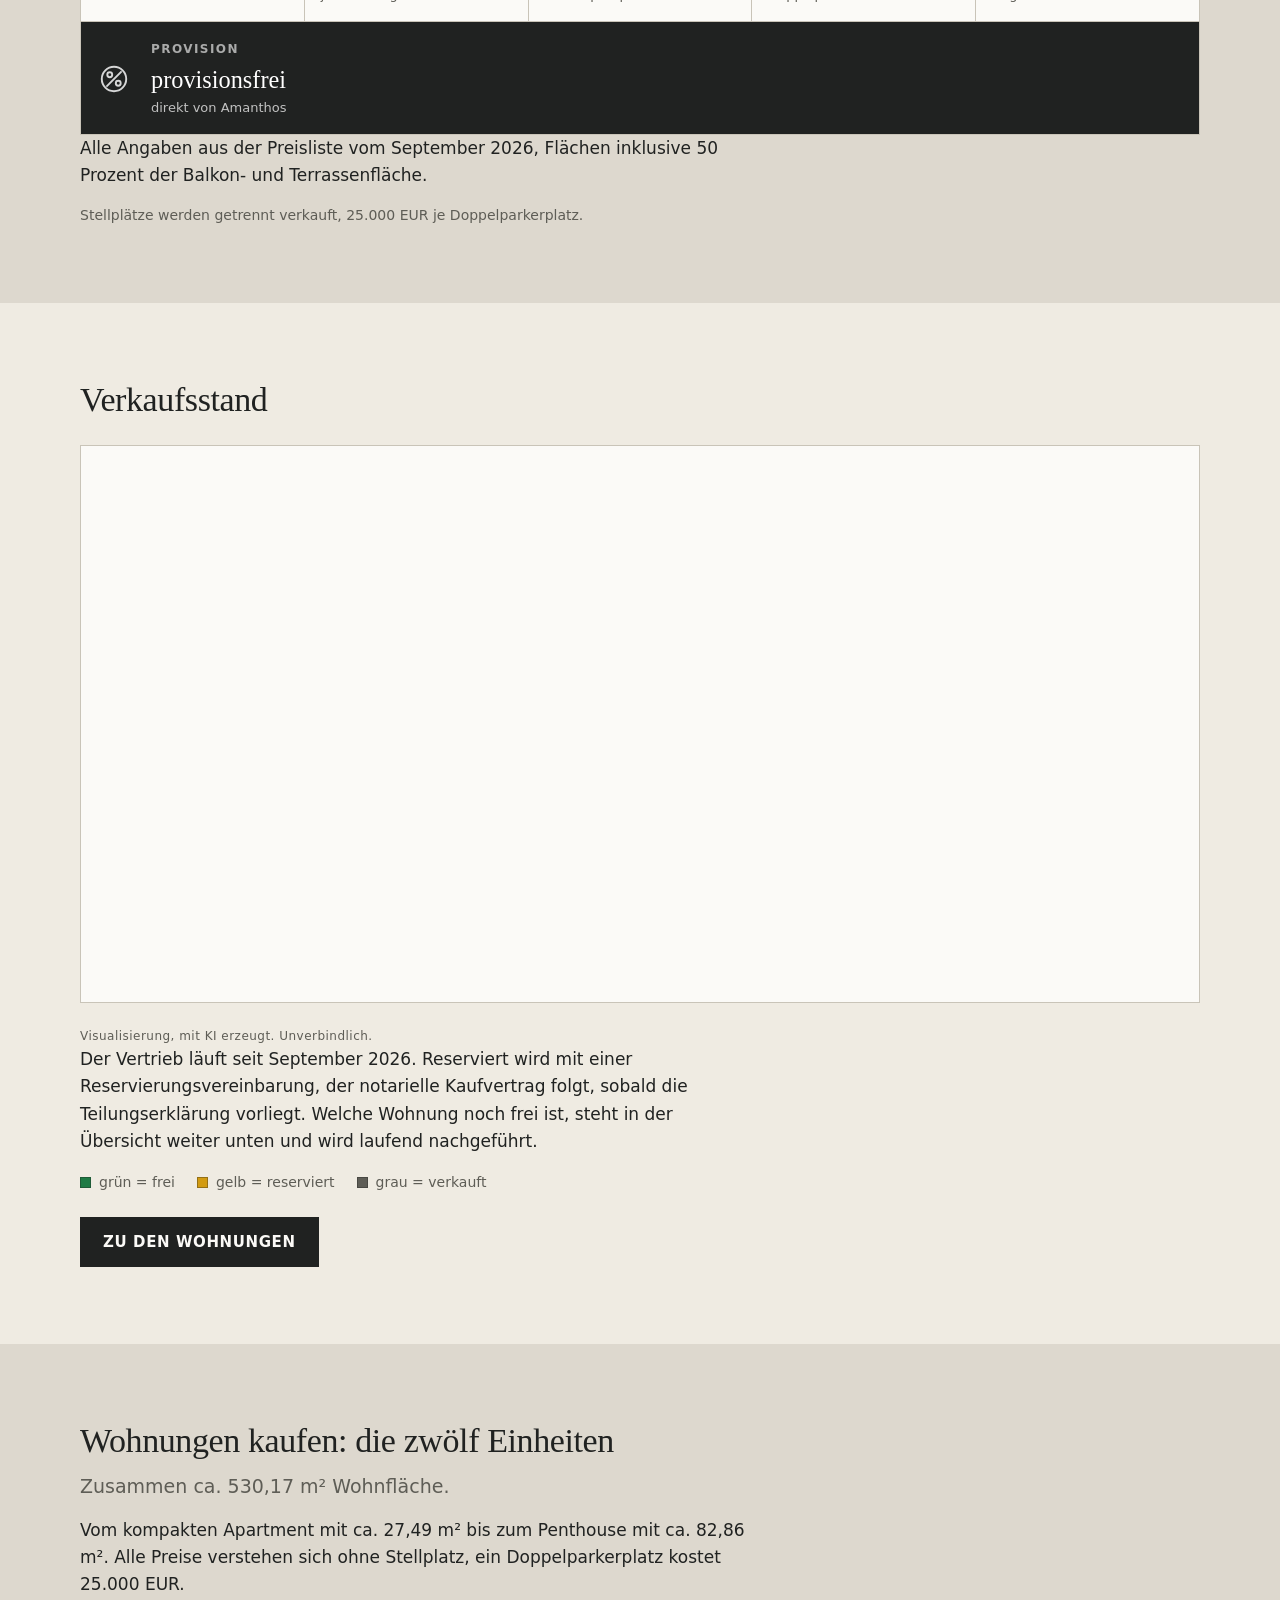
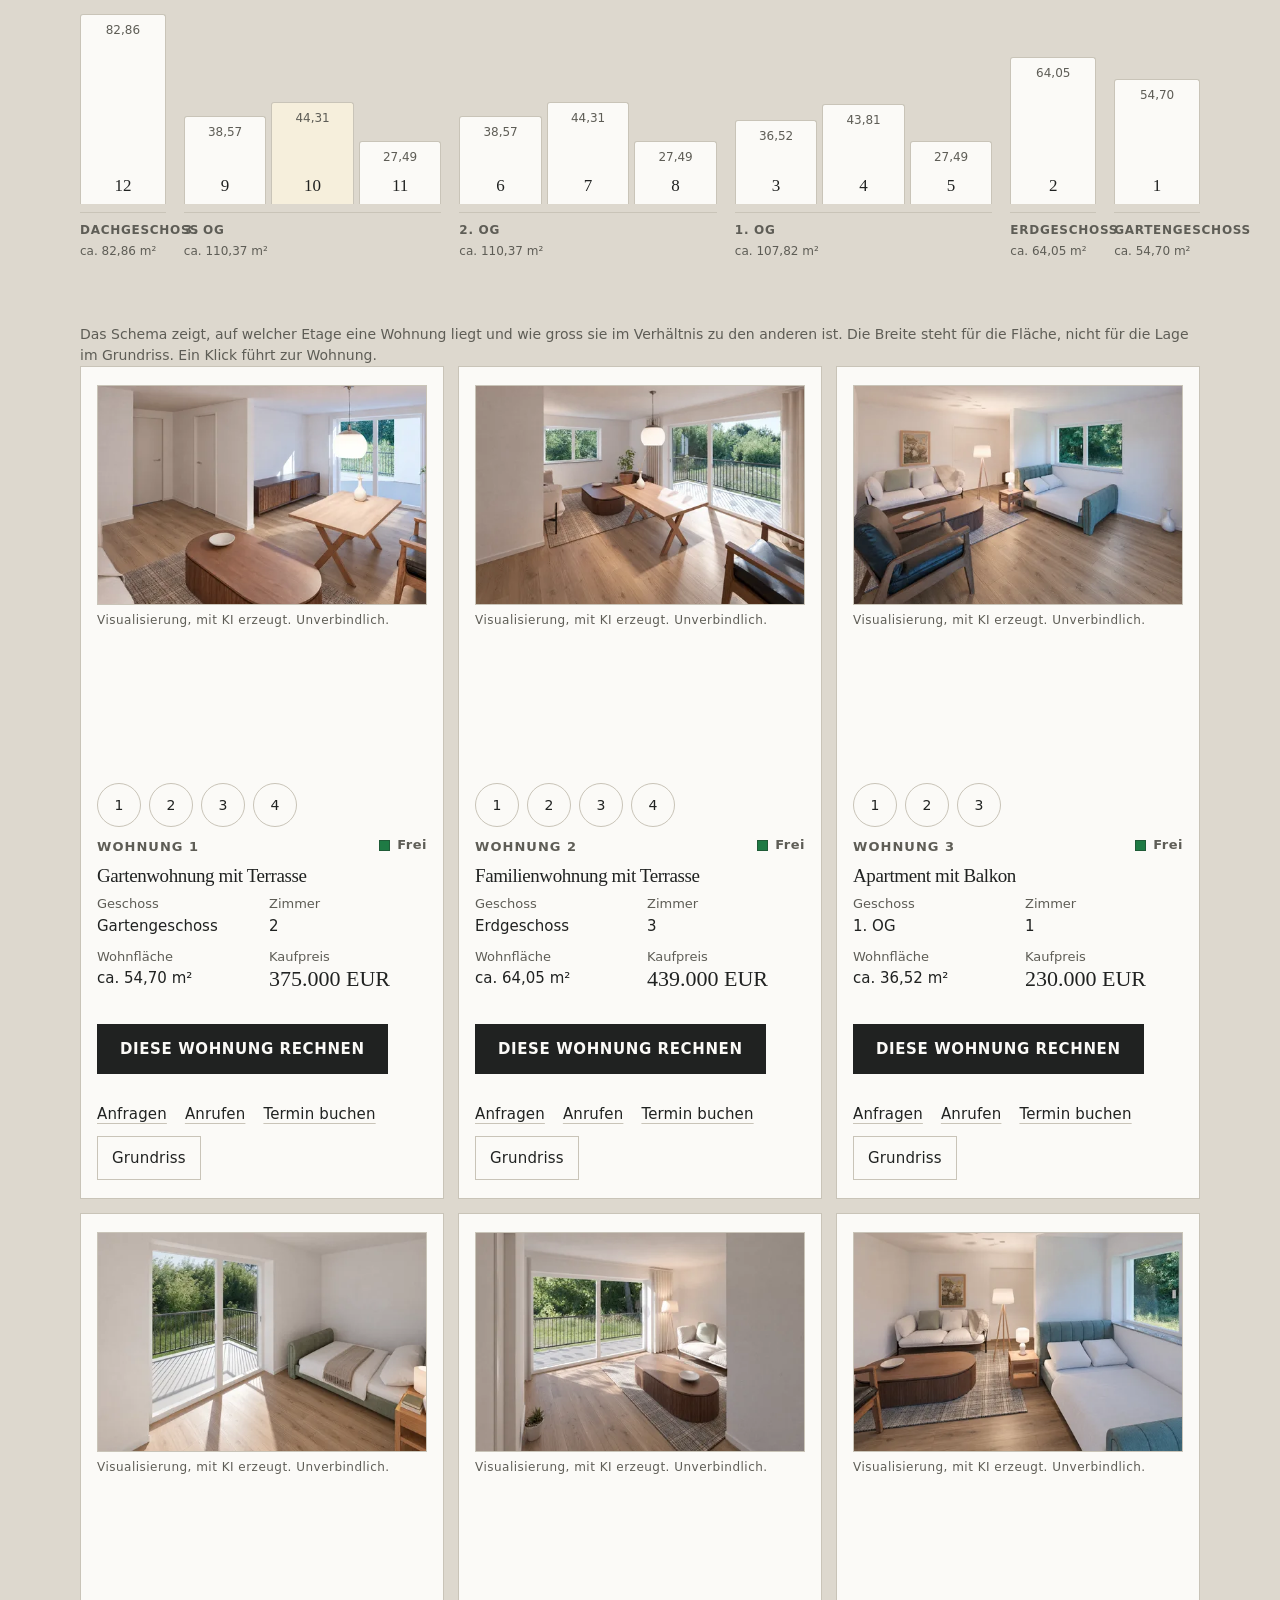
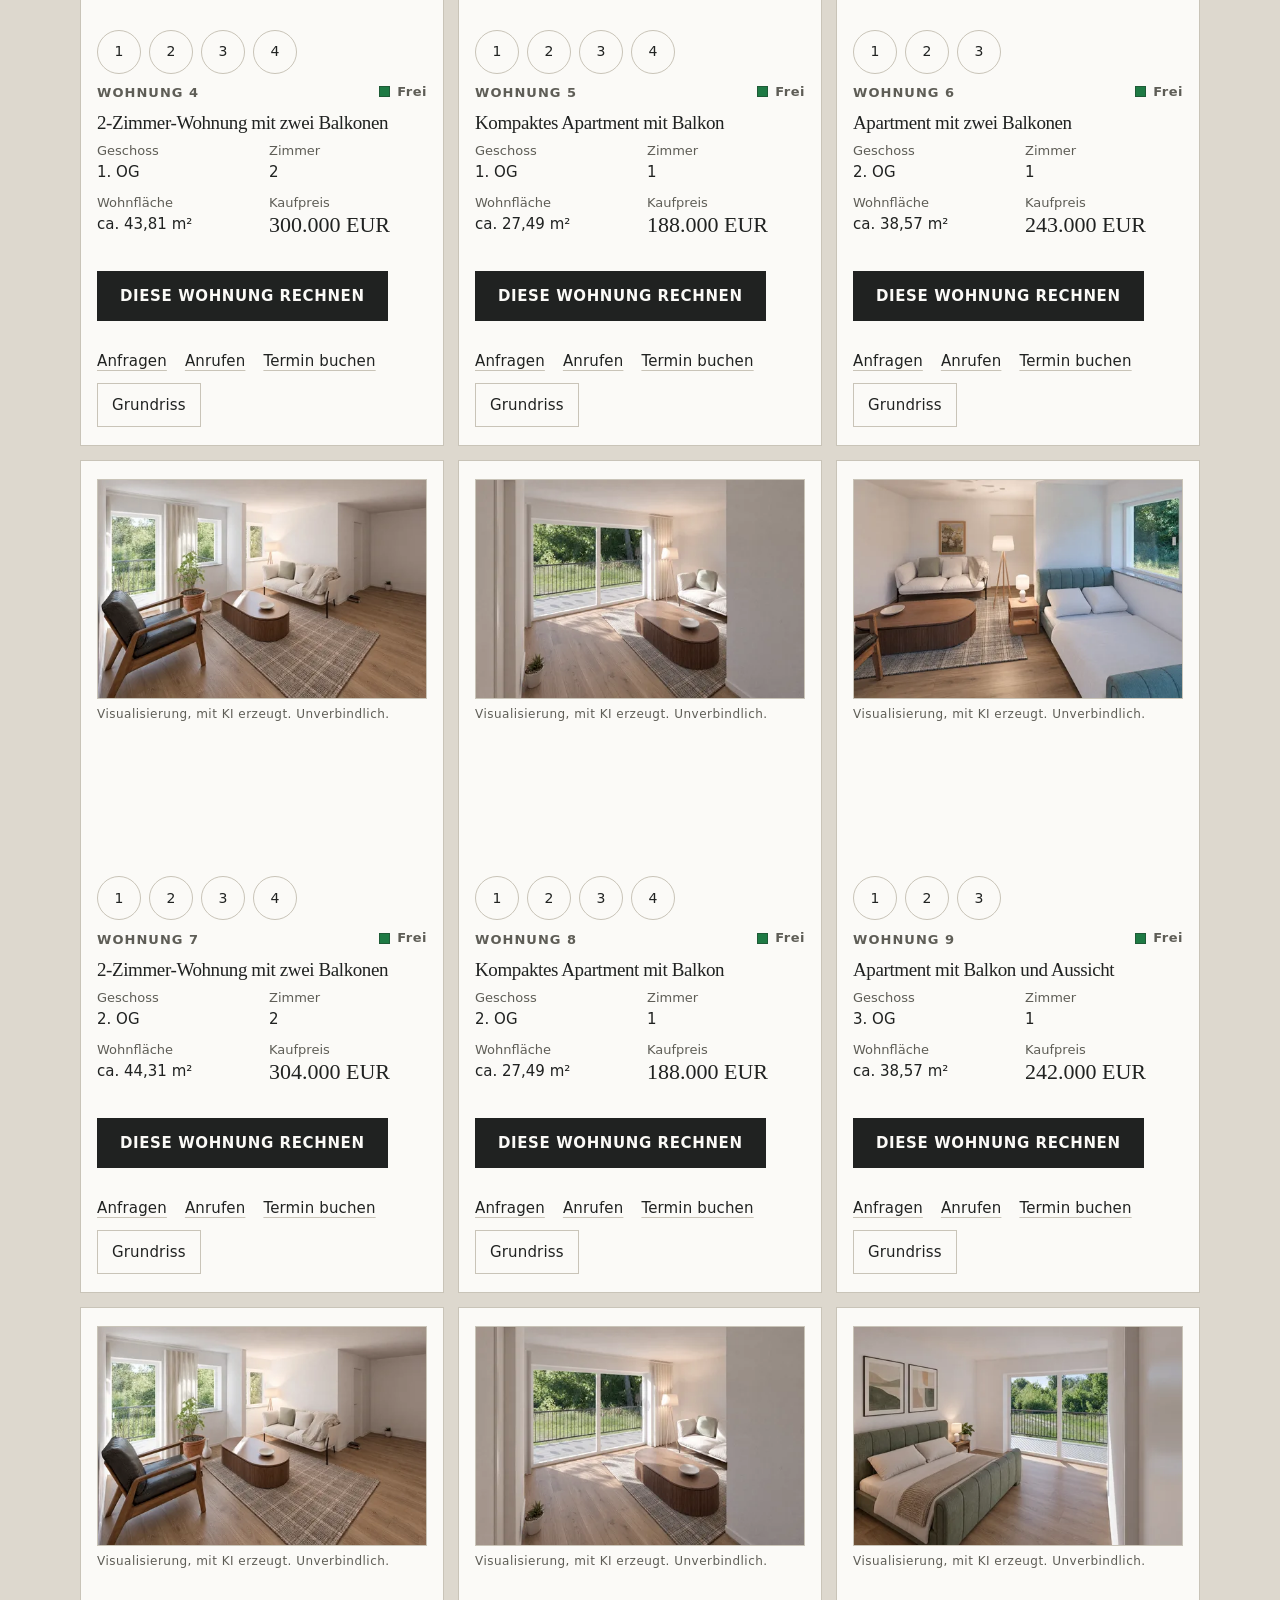
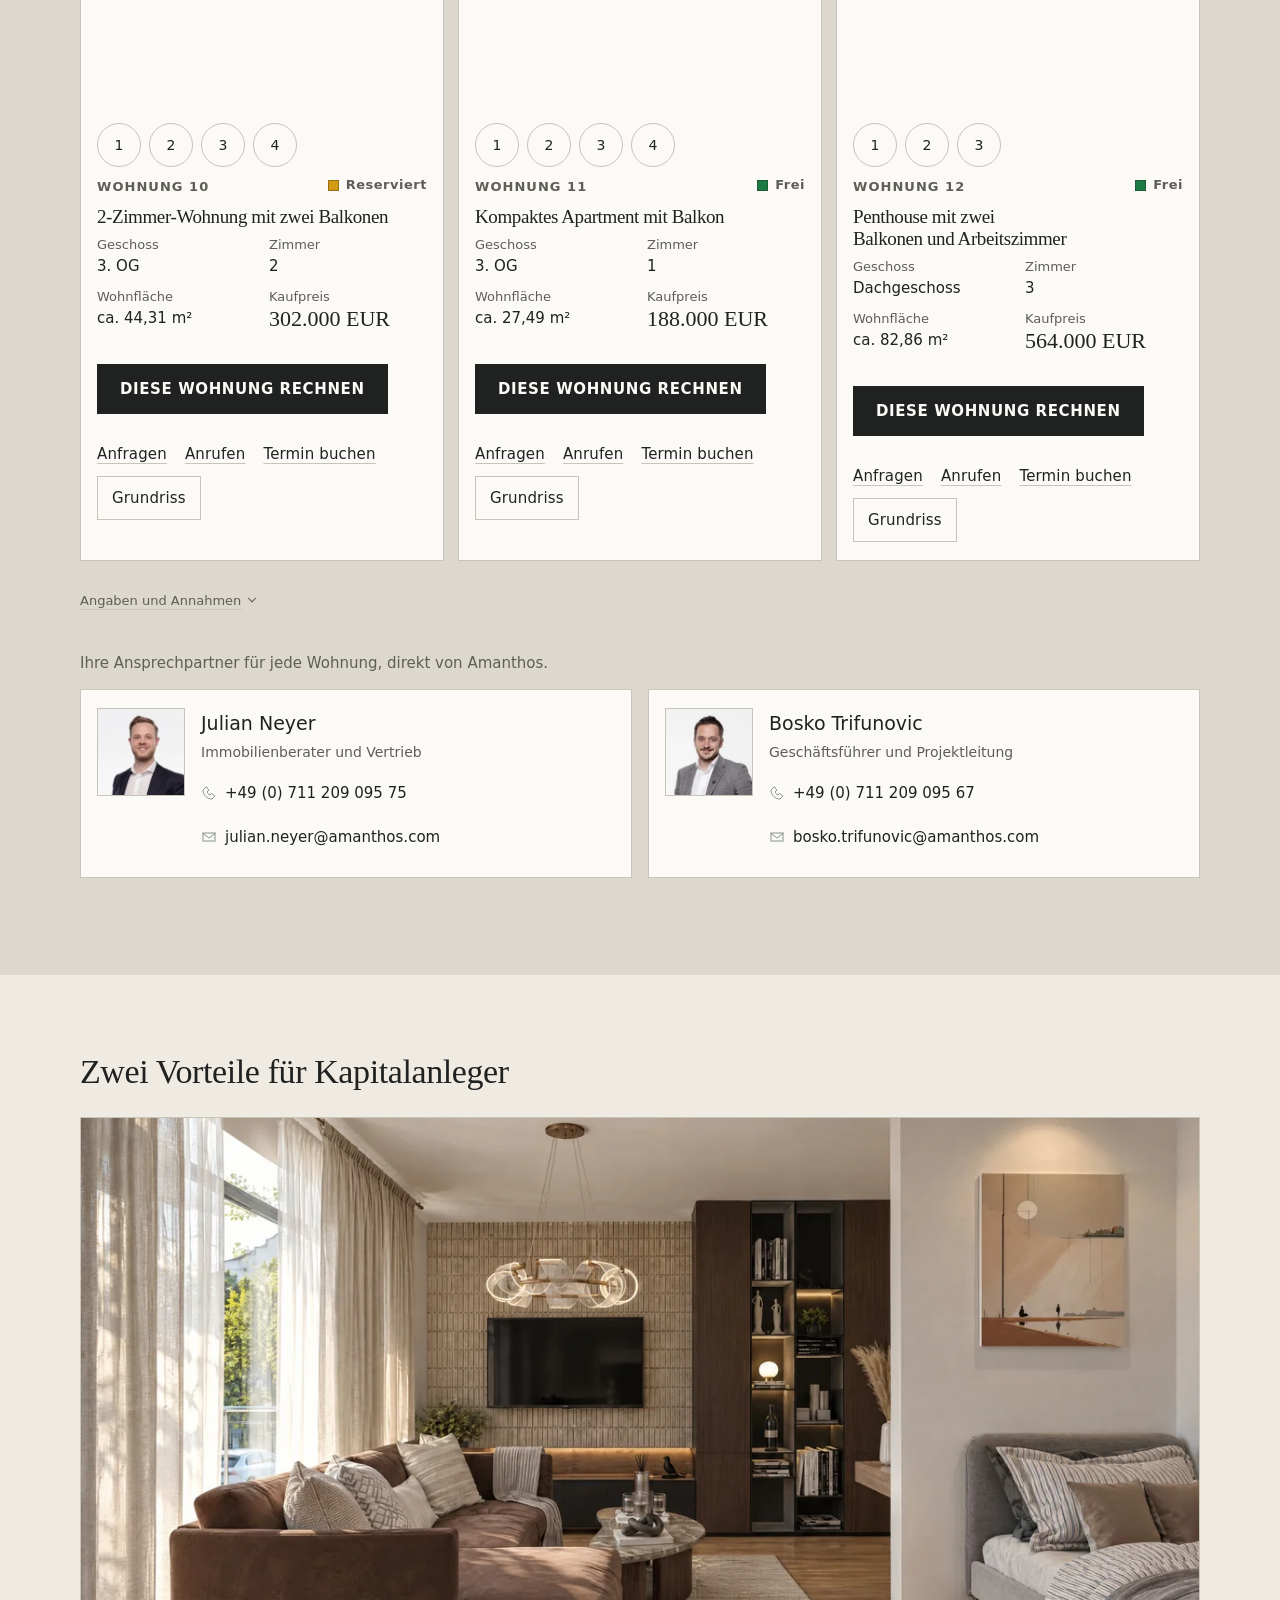
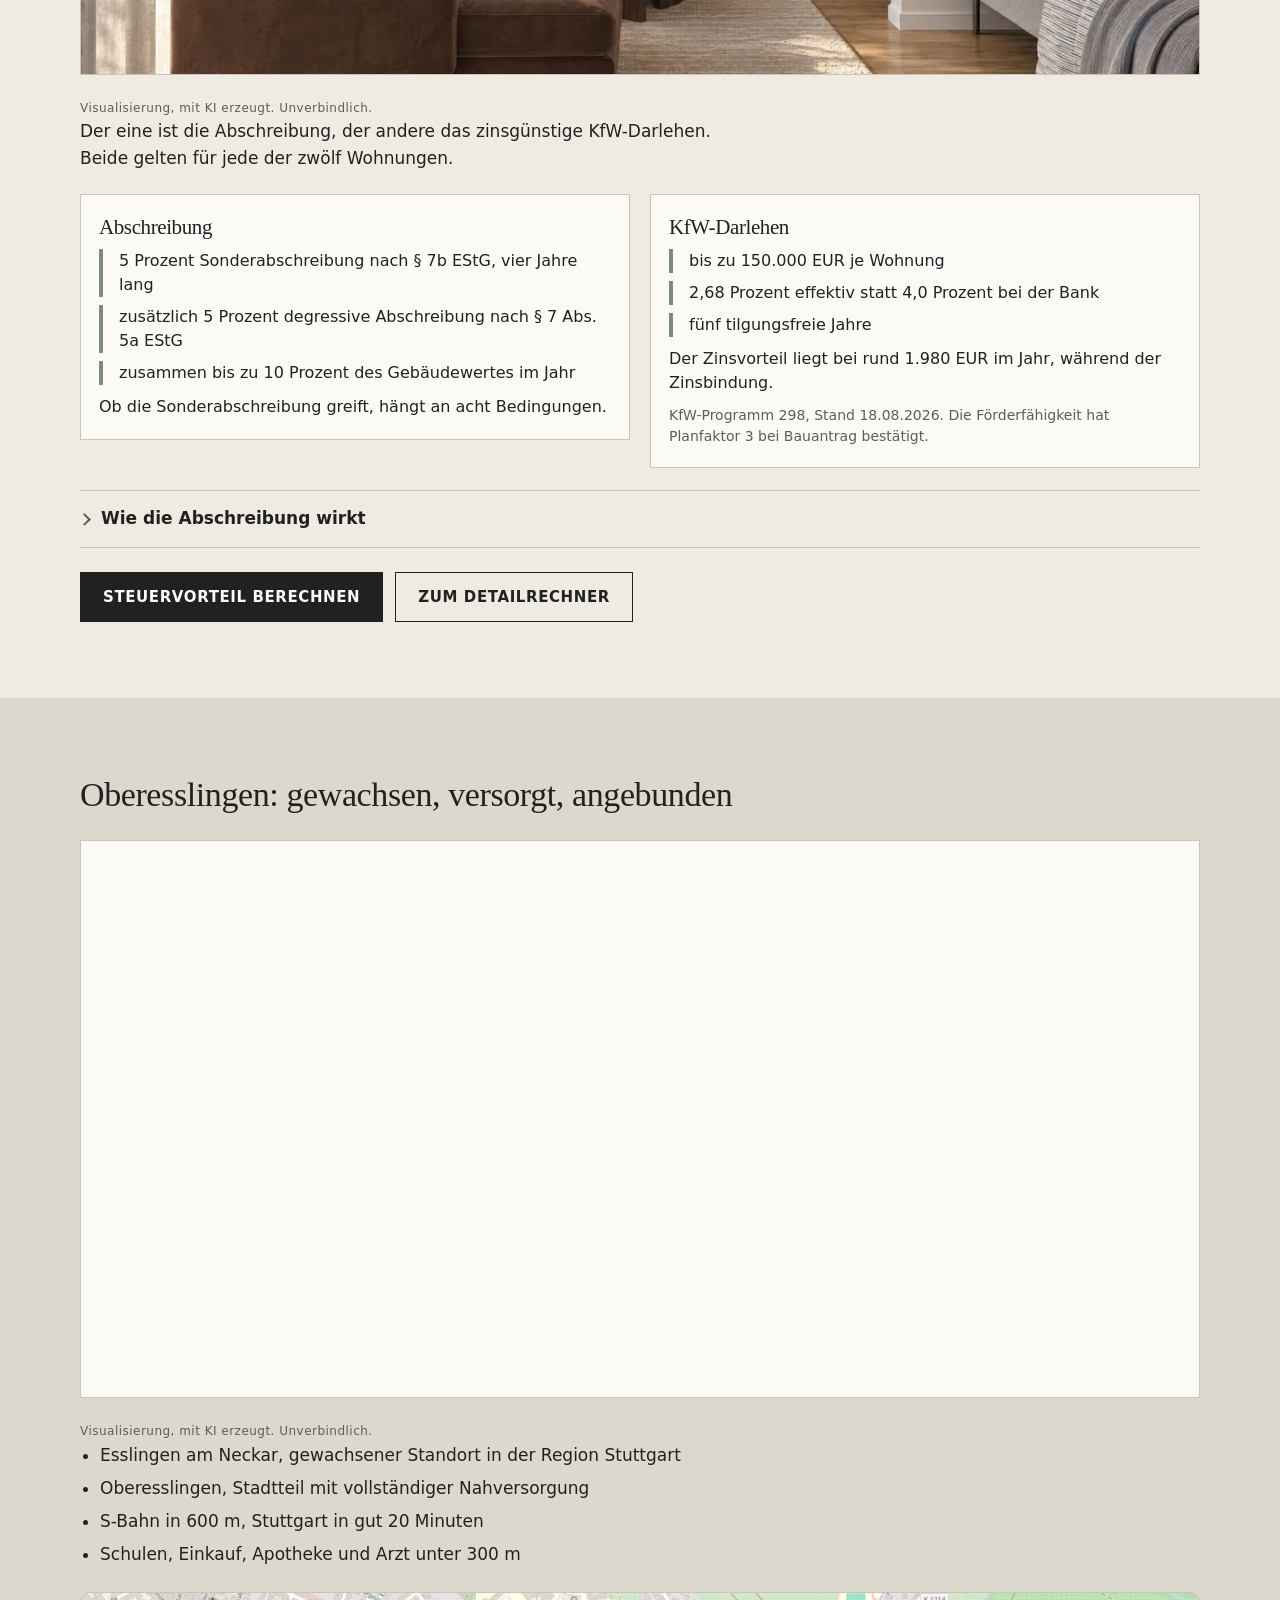
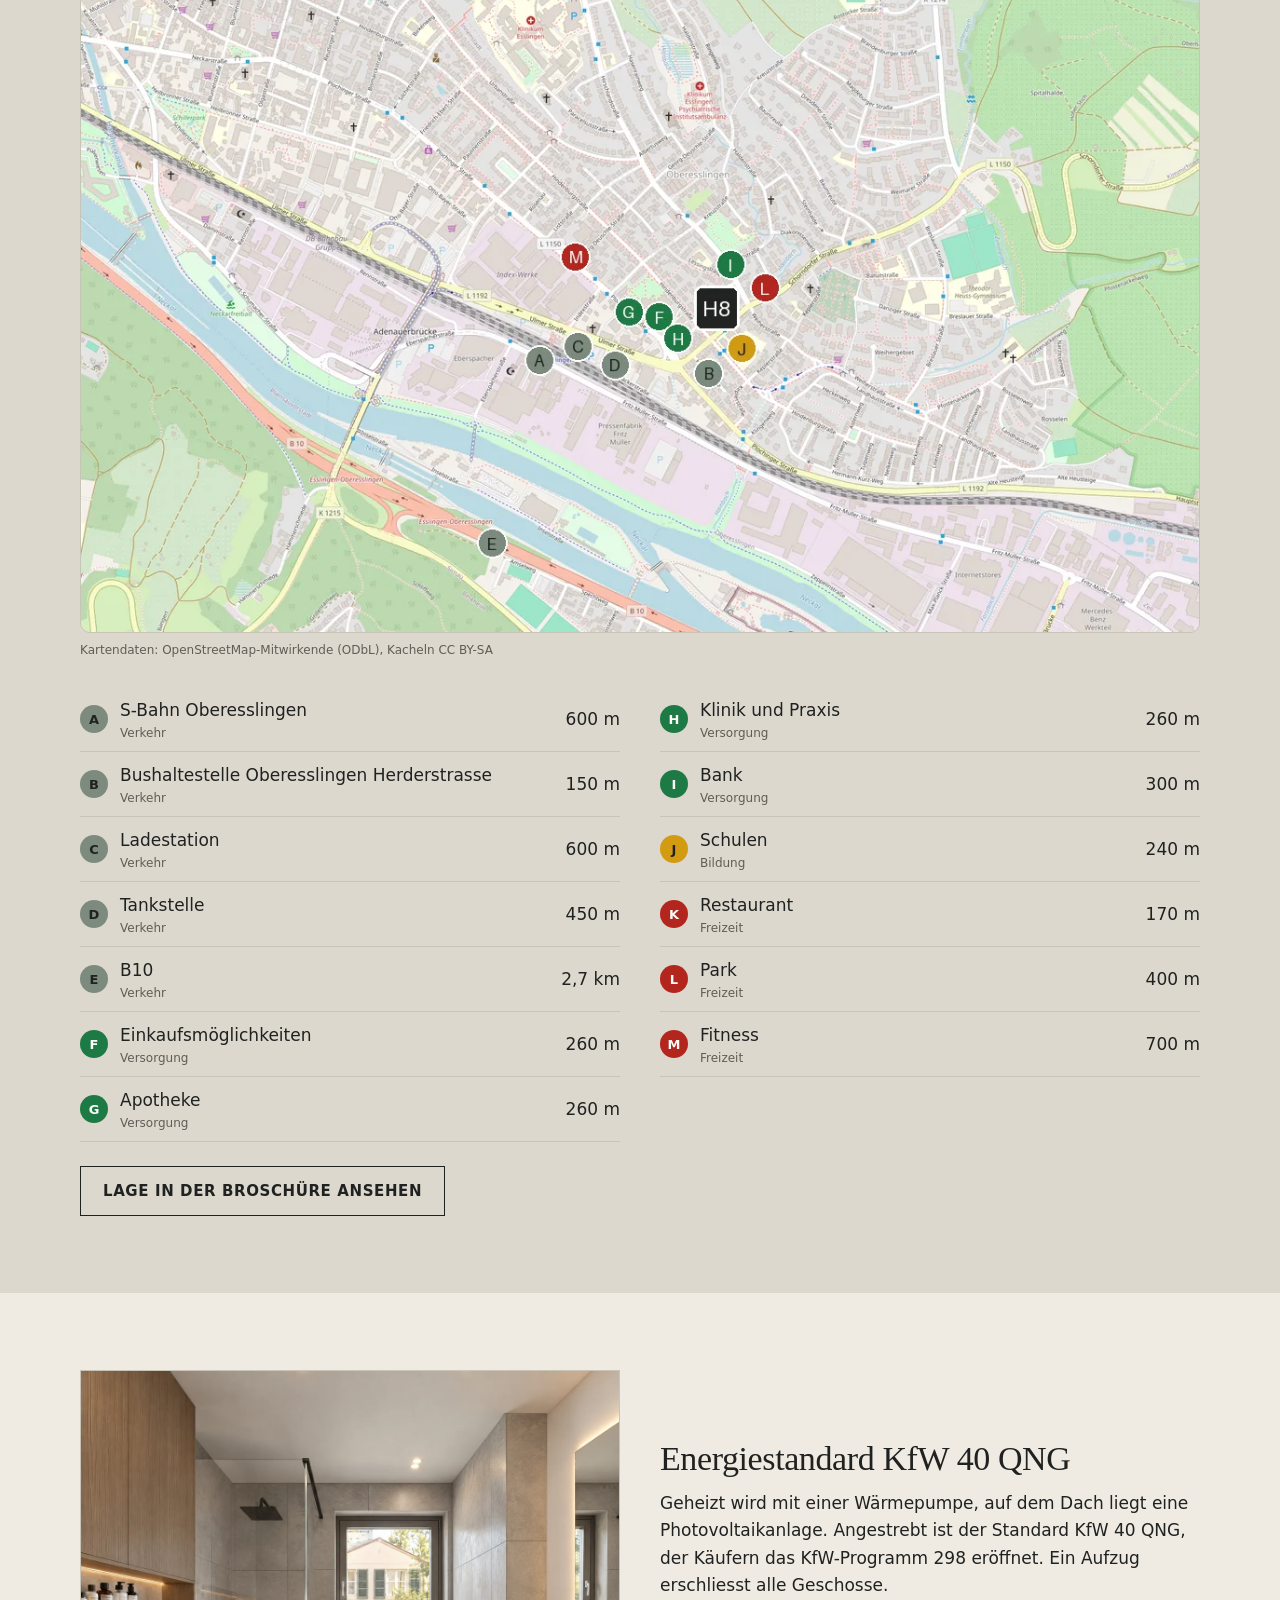
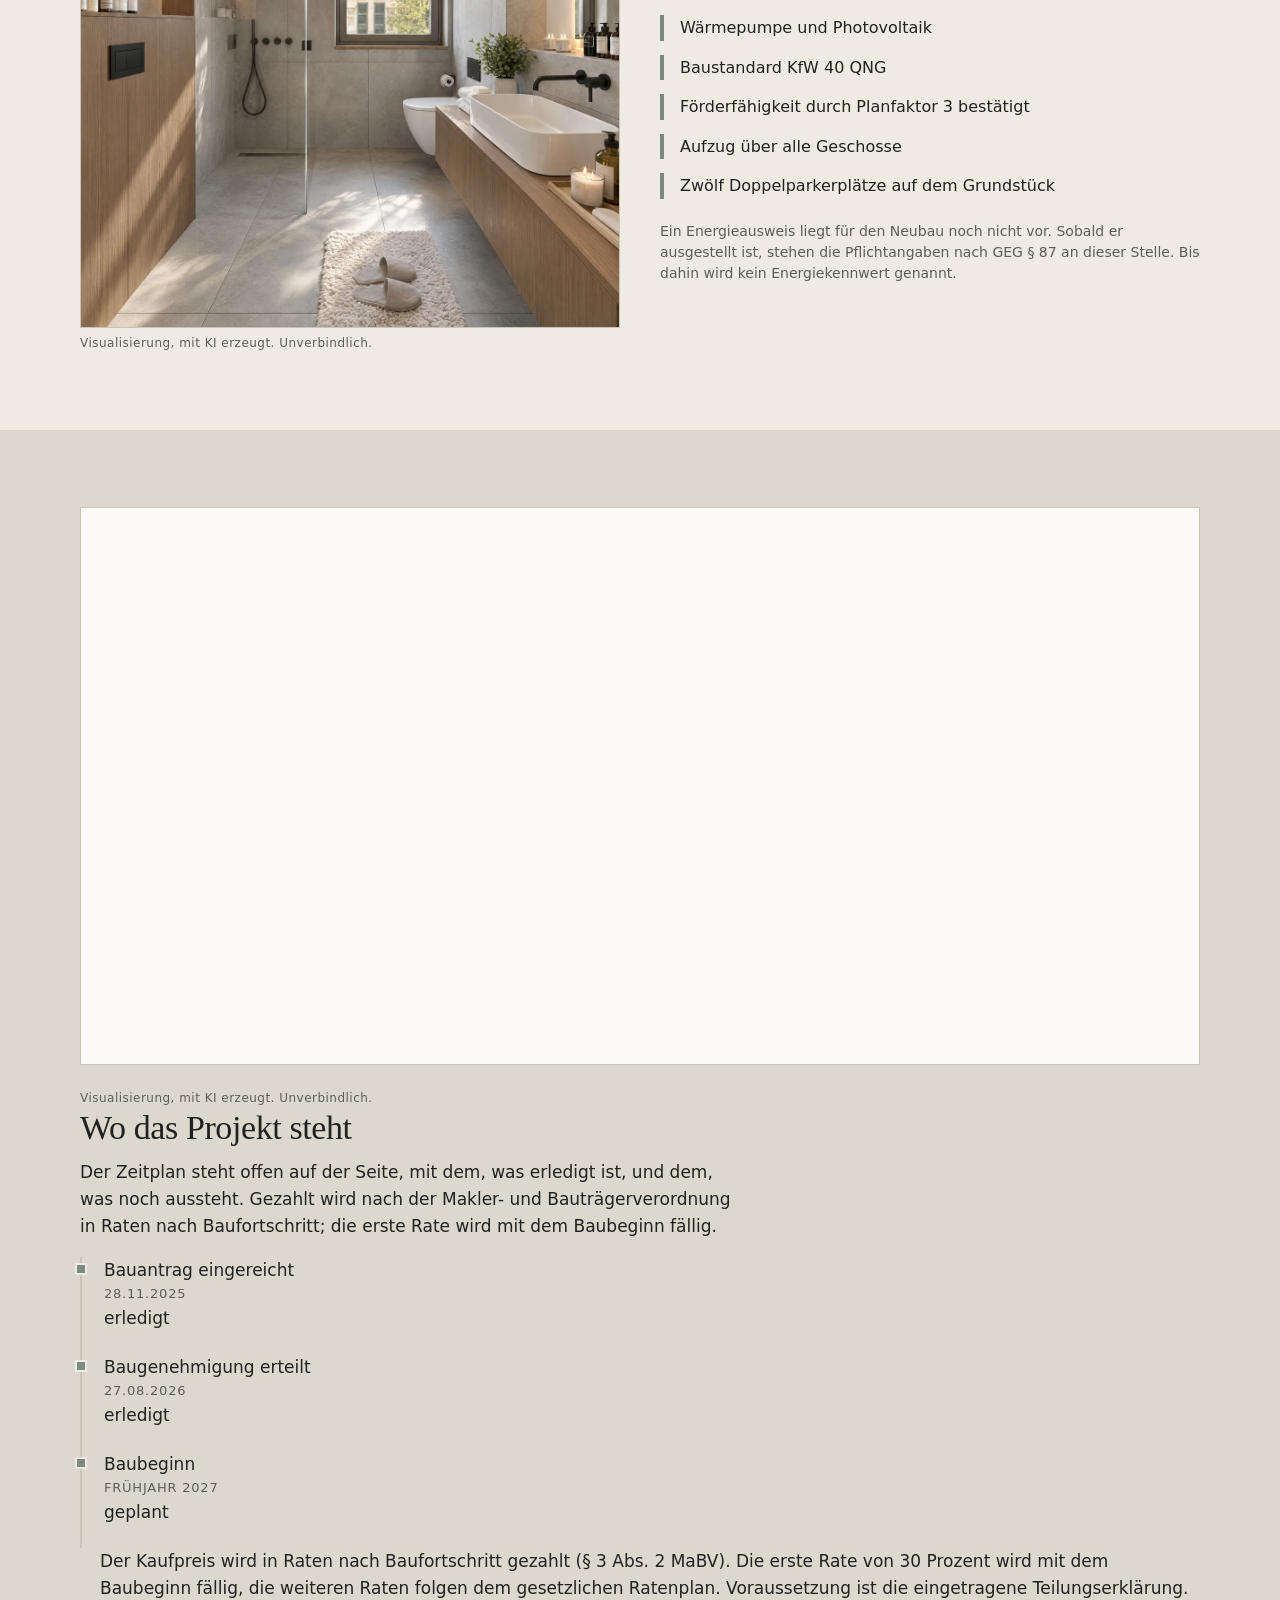
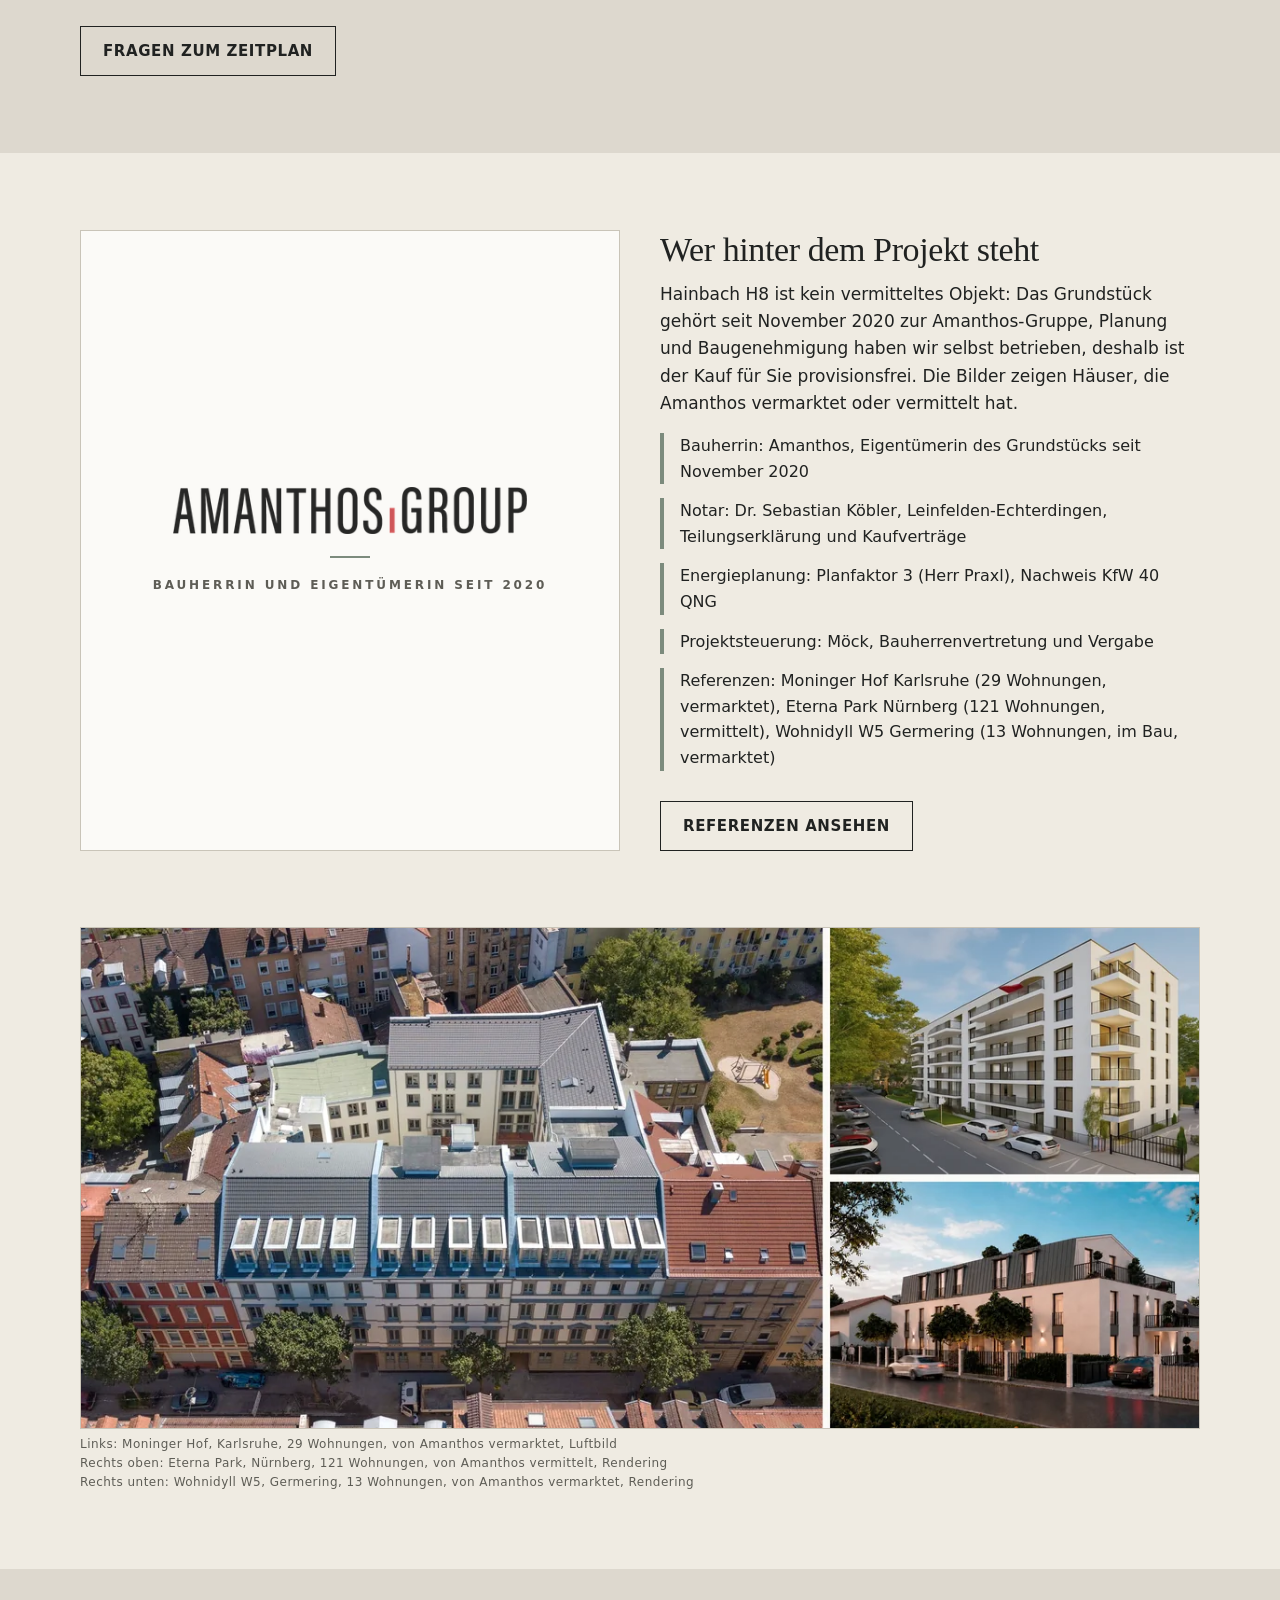
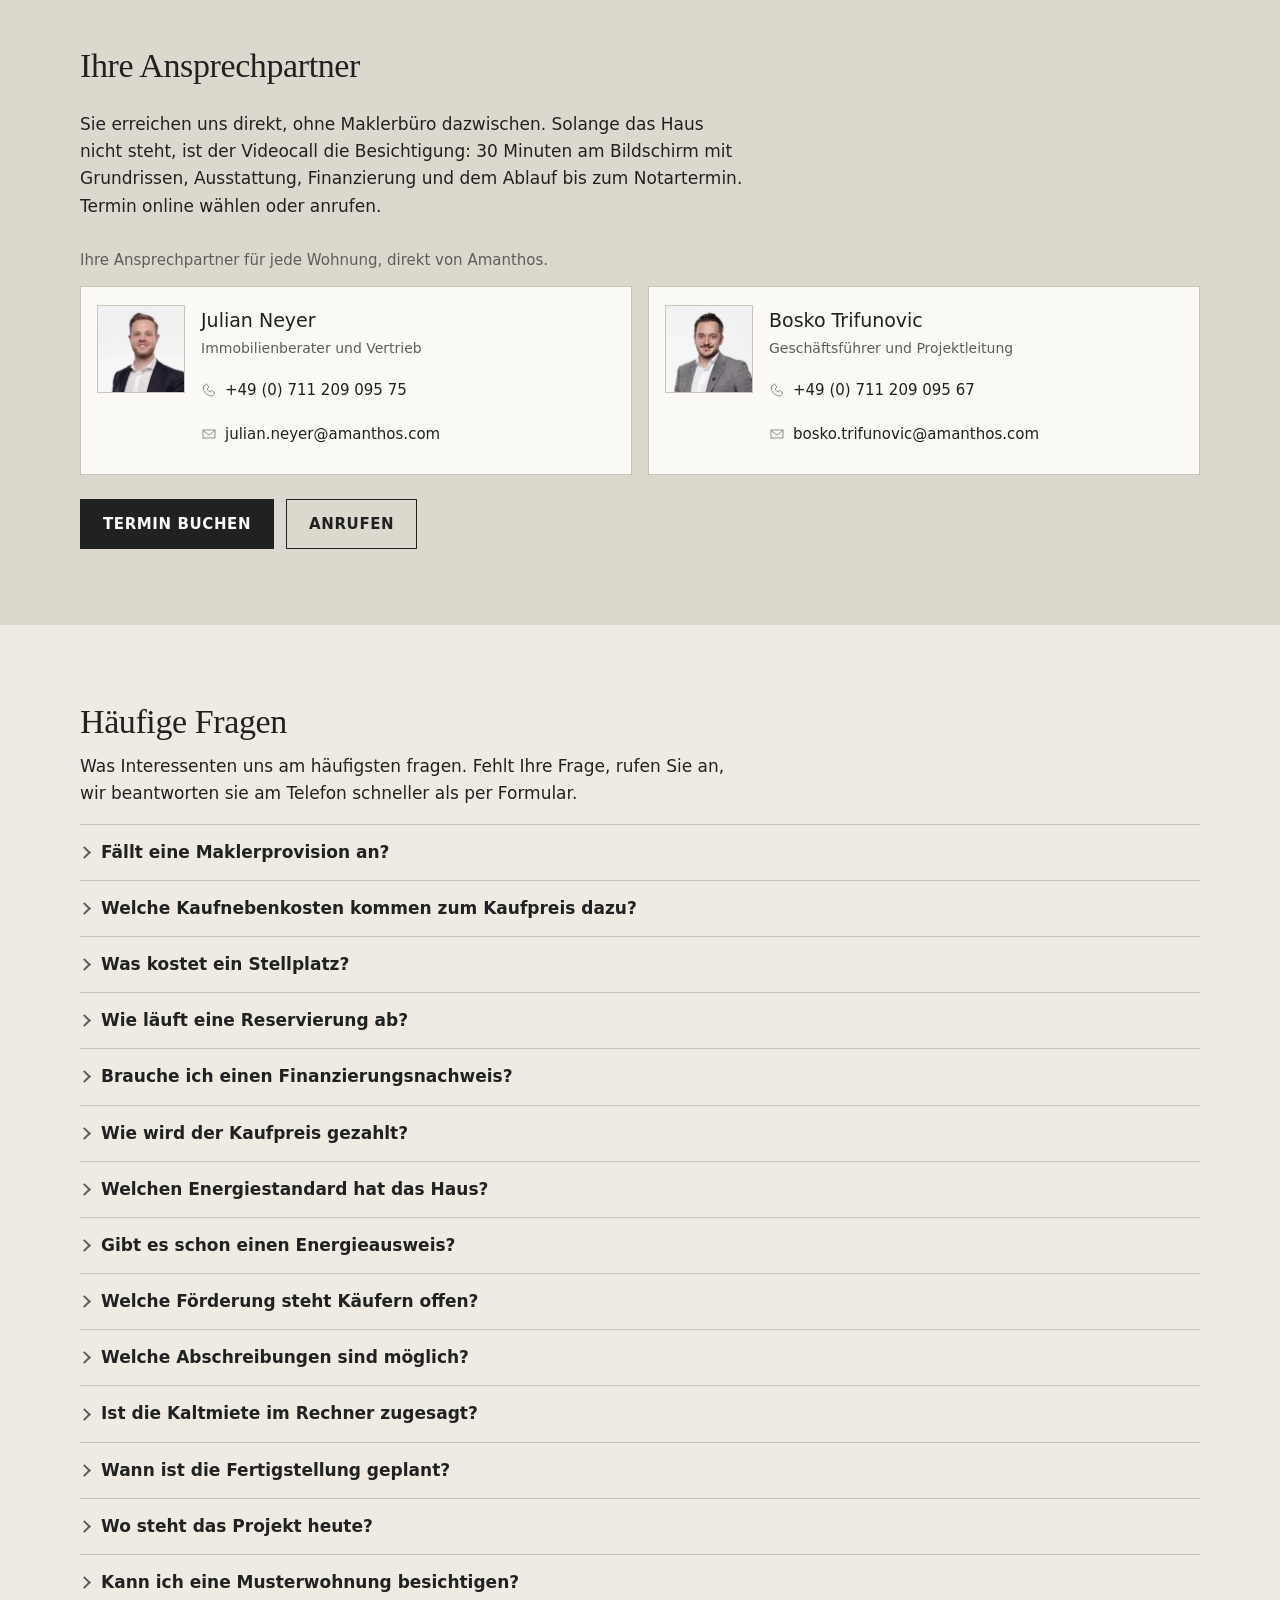
==== commit c7f3e133: "feat(direktbuchung): make the Cal.com booking the main path on every page The booking sat hidden: th" ====
--- a/index.html
+++ b/index.html
@@ -30,6 +30,7 @@
 <link rel="stylesheet" href="/wohnungen.32c2edca.css">
 <link rel="stylesheet" href="/ansprechpartner.8d68c454.css">
 <link rel="stylesheet" href="/held.d1fd6ca0.css">
+<link rel="stylesheet" href="/direktbuchung.72801398.css">
 <script type="application/ld+json">{"@context":"https://schema.org","@graph":[{"@type":"Residence","@id":"https://hainbach-h8.de/#residence","name":"H8 Wohnen am Hainbach","url":"https://hainbach-h8.de/","address":{"@type":"PostalAddress","streetAddress":"Hainbachstrasse 8","postalCode":"73730","addressLocality":"Esslingen am Neckar","addressRegion":"Baden-Wuerttemberg","addressCountry":"DE"},"numberOfAccommodationUnits":12,"floorSize":{"@type":"QuantitativeValue","minValue":27.49,"maxValue":82.86,"unitCode":"MTK"}},{"@type":"AggregateOffer","@id":"https://hainbach-h8.de/#angebot","itemOffered":{"@id":"https://hainbach-h8.de/#residence"},"url":"https://hainbach-h8.de/#wohnungen","priceCurrency":"EUR","lowPrice":188000.0,"highPrice":564000.0,"offerCount":12,"availability":"https://schema.org/InStock","businessFunction":"https://purl.org/goodrelations/v1#Sell"}]}</script>
 
 <script src="/js/am-kontrakt.8ceaafb9.js" defer></script>
@@ -134,7 +135,8 @@
         </ul>
       </nav>
     </div>
-    <a class="h8-knopf h8-knopf--primaer" data-amn-knopf href="/rechner/">RECHNER</a>
+    <a class="h8-knopf h8-knopf--primaer" data-amn-termin href="https://cal.com/team/amanthos/hainbach-h8" target="_blank" rel="noopener" data-cal-link="team/amanthos/hainbach-h8" data-cal-config='{"layout":"month_view","useSlotsViewOnSmallScreen":"true"}'>TERMIN BUCHEN</a>
+    <a class="h8-knopf" data-amn-knopf href="/rechner/">RECHNER</a>
   </div>
 </header>
 
@@ -148,7 +150,8 @@
       <p class="h8-obertitel h8-hero__vorzeile">Neubau in Esslingen</p>
       <h1 class="h8-hero__titel">12 Neubauwohnungen in Esslingen am Neckar</h1>
       <p class="h8-hero__unterzeile">Hainbachstrasse 8, Esslingen. 27 bis 83 m², KfW 40 QNG, ab 188.000 EUR. Provisionsfrei, Verkauf direkt durch Amanthos.</p>
-      <p class="h8-knopfreihe"><a class="h8-knopf h8-knopf--primaer" href="/rechner/">RENDITE BERECHNEN</a><a class="h8-knopf" href="#broschuere" data-am-gate>BROSCHÜRE ANFORDERN</a></p>
+      <p class="h8-knopfreihe"><a class="h8-knopf h8-knopf--primaer" href="https://cal.com/team/amanthos/hainbach-h8" target="_blank" rel="noopener" data-cal-link="team/amanthos/hainbach-h8" data-cal-config='{"layout":"month_view","useSlotsViewOnSmallScreen":"true"}'>BERATUNGSTERMIN DIREKT BUCHEN</a><a class="h8-knopf" href="#broschuere" data-am-gate>BROSCHÜRE ANFORDERN</a><a class="h8-knopf" href="/rechner/">RENDITE BERECHNEN</a></p>
+      <p class="h8-hero__hinweis">30 Min. per Videocall oder Telefon, freie Zeiten sofort sehen.</p>
     </div>
     <p class="amb-bildhinweis">Visualisierung, mit KI erzeugt. Unverbindlich.</p>
   </section>
@@ -296,7 +299,7 @@
         <p class="amw-kontaktzeile">
           <a class="amw-anfrage" href="mailto:julian.neyer@amanthos.com?subject=Wohnung%201%2C%20H8%20Wohnen%20am%20Hainbach" data-am-gate="wohnung-1">Anfragen</a>
           <a class="amw-anruf" href="tel:+4971120909575">Anrufen</a>
-          <a class="amw-termin" href="https://cal.com/team/amanthos/hainbach-h8" target="_blank" rel="noopener" data-cal-link="team/amanthos/hainbach-h8" data-cal-config='{"layout":"month_view","useSlotsViewOnSmallScreen":"true"}'>Videocall</a>
+          <a class="amw-termin" href="https://cal.com/team/amanthos/hainbach-h8" target="_blank" rel="noopener" data-cal-link="team/amanthos/hainbach-h8" data-cal-config='{"layout":"month_view","useSlotsViewOnSmallScreen":"true"}'>Termin buchen</a>
           <button type="button" class="amw-grundriss" data-amw-schau data-amw-schau-quelle="/bilder/grundriss-01-2000.webp" data-amw-schau-fassungen="/bilder/grundriss-01-800.webp 800w, /bilder/grundriss-01-1200.webp 1200w, /bilder/grundriss-01-1600.webp 1600w, /bilder/grundriss-01-2000.webp 2000w" data-amw-schau-text="Grundriss der Wohnung 1, Gartenwohnung mit Terrasse, Gartengeschoss" data-amw-schau-satz="Unverbindliche Darstellung. Möblierung, Bepflanzung und Dekoration dienen der Veranschaulichung und sind nicht Lieferumfang. Die Zeichnung trägt keine Masskette und keinen Massstab und ist nicht zum Abmessen bestimmt. Änderungen im Zuge der Ausführungsplanung bleiben vorbehalten; verbindlich ist die Baubeschreibung zum Kaufvertrag.">Grundriss</button>
         </p>
       </article>
@@ -351,7 +354,7 @@
         <p class="amw-kontaktzeile">
           <a class="amw-anfrage" href="mailto:julian.neyer@amanthos.com?subject=Wohnung%202%2C%20H8%20Wohnen%20am%20Hainbach" data-am-gate="wohnung-2">Anfragen</a>
           <a class="amw-anruf" href="tel:+4971120909575">Anrufen</a>
-          <a class="amw-termin" href="https://cal.com/team/amanthos/hainbach-h8" target="_blank" rel="noopener" data-cal-link="team/amanthos/hainbach-h8" data-cal-config='{"layout":"month_view","useSlotsViewOnSmallScreen":"true"}'>Videocall</a>
+          <a class="amw-termin" href="https://cal.com/team/amanthos/hainbach-h8" target="_blank" rel="noopener" data-cal-link="team/amanthos/hainbach-h8" data-cal-config='{"layout":"month_view","useSlotsViewOnSmallScreen":"true"}'>Termin buchen</a>
           <button type="button" class="amw-grundriss" data-amw-schau data-amw-schau-quelle="/bilder/grundriss-02-1694.webp" data-amw-schau-fassungen="/bilder/grundriss-02-800.webp 800w, /bilder/grundriss-02-1200.webp 1200w, /bilder/grundriss-02-1600.webp 1600w, /bilder/grundriss-02-1694.webp 1694w" data-amw-schau-text="Grundriss der Wohnung 2, Familienwohnung mit Terrasse, Erdgeschoss" data-amw-schau-satz="Unverbindliche Darstellung. Möblierung, Bepflanzung und Dekoration dienen der Veranschaulichung und sind nicht Lieferumfang. Die Zeichnung trägt keine Masskette und keinen Massstab und ist nicht zum Abmessen bestimmt. Änderungen im Zuge der Ausführungsplanung bleiben vorbehalten; verbindlich ist die Baubeschreibung zum Kaufvertrag.">Grundriss</button>
         </p>
       </article>
@@ -399,7 +402,7 @@
         <p class="amw-kontaktzeile">
           <a class="amw-anfrage" href="mailto:julian.neyer@amanthos.com?subject=Wohnung%203%2C%20H8%20Wohnen%20am%20Hainbach" data-am-gate="wohnung-3">Anfragen</a>
           <a class="amw-anruf" href="tel:+4971120909575">Anrufen</a>
-          <a class="amw-termin" href="https://cal.com/team/amanthos/hainbach-h8" target="_blank" rel="noopener" data-cal-link="team/amanthos/hainbach-h8" data-cal-config='{"layout":"month_view","useSlotsViewOnSmallScreen":"true"}'>Videocall</a>
+          <a class="amw-termin" href="https://cal.com/team/amanthos/hainbach-h8" target="_blank" rel="noopener" data-cal-link="team/amanthos/hainbach-h8" data-cal-config='{"layout":"month_view","useSlotsViewOnSmallScreen":"true"}'>Termin buchen</a>
           <button type="button" class="amw-grundriss" data-amw-schau data-amw-schau-quelle="/bilder/grundriss-03-903.webp" data-amw-schau-fassungen="/bilder/grundriss-03-800.webp 800w, /bilder/grundriss-03-903.webp 903w" data-amw-schau-text="Grundriss der Wohnung 3, Apartment mit Balkon, 1. OG" data-amw-schau-satz="Unverbindliche Darstellung. Möblierung, Bepflanzung und Dekoration dienen der Veranschaulichung und sind nicht Lieferumfang. Die Zeichnung trägt keine Masskette und keinen Massstab und ist nicht zum Abmessen bestimmt. Änderungen im Zuge der Ausführungsplanung bleiben vorbehalten; verbindlich ist die Baubeschreibung zum Kaufvertrag.">Grundriss</button>
         </p>
       </article>
@@ -455,7 +458,7 @@
         <p class="amw-kontaktzeile">
           <a class="amw-anfrage" href="mailto:julian.neyer@amanthos.com?subject=Wohnung%204%2C%20H8%20Wohnen%20am%20Hainbach" data-am-gate="wohnung-4">Anfragen</a>
           <a class="amw-anruf" href="tel:+4971120909575">Anrufen</a>
-          <a class="amw-termin" href="https://cal.com/team/amanthos/hainbach-h8" target="_blank" rel="noopener" data-cal-link="team/amanthos/hainbach-h8" data-cal-config='{"layout":"month_view","useSlotsViewOnSmallScreen":"true"}'>Videocall</a>
+          <a class="amw-termin" href="https://cal.com/team/amanthos/hainbach-h8" target="_blank" rel="noopener" data-cal-link="team/amanthos/hainbach-h8" data-cal-config='{"layout":"month_view","useSlotsViewOnSmallScreen":"true"}'>Termin buchen</a>
           <button type="button" class="amw-grundriss" data-amw-schau data-amw-schau-quelle="/bilder/grundriss-04-1094.webp" data-amw-schau-fassungen="/bilder/grundriss-04-800.webp 800w, /bilder/grundriss-04-1094.webp 1094w" data-amw-schau-text="Grundriss der Wohnung 4, 2-Zimmer-Wohnung mit zwei Balkonen, 1. OG" data-amw-schau-satz="Unverbindliche Darstellung. Möblierung, Bepflanzung und Dekoration dienen der Veranschaulichung und sind nicht Lieferumfang. Die Zeichnung trägt keine Masskette und keinen Massstab und ist nicht zum Abmessen bestimmt. Änderungen im Zuge der Ausführungsplanung bleiben vorbehalten; verbindlich ist die Baubeschreibung zum Kaufvertrag.">Grundriss</button>
         </p>
       </article>
@@ -508,7 +511,7 @@
         <p class="amw-kontaktzeile">
           <a class="amw-anfrage" href="mailto:julian.neyer@amanthos.com?subject=Wohnung%205%2C%20H8%20Wohnen%20am%20Hainbach" data-am-gate="wohnung-5">Anfragen</a>
           <a class="amw-anruf" href="tel:+4971120909575">Anrufen</a>
-          <a class="amw-termin" href="https://cal.com/team/amanthos/hainbach-h8" target="_blank" rel="noopener" data-cal-link="team/amanthos/hainbach-h8" data-cal-config='{"layout":"month_view","useSlotsViewOnSmallScreen":"true"}'>Videocall</a>
+          <a class="amw-termin" href="https://cal.com/team/amanthos/hainbach-h8" target="_blank" rel="noopener" data-cal-link="team/amanthos/hainbach-h8" data-cal-config='{"layout":"month_view","useSlotsViewOnSmallScreen":"true"}'>Termin buchen</a>
           <button type="button" class="amw-grundriss" data-amw-schau data-amw-schau-quelle="/bilder/grundriss-05-2000.webp" data-amw-schau-fassungen="/bilder/grundriss-05-800.webp 800w, /bilder/grundriss-05-1200.webp 1200w, /bilder/grundriss-05-1600.webp 1600w, /bilder/grundriss-05-2000.webp 2000w" data-amw-schau-text="Grundriss der Wohnung 5, Kompaktes Apartment mit Balkon, 1. OG" data-amw-schau-satz="Unverbindliche Darstellung. Möblierung, Bepflanzung und Dekoration dienen der Veranschaulichung und sind nicht Lieferumfang. Die Zeichnung trägt keine Masskette und keinen Massstab und ist nicht zum Abmessen bestimmt. Änderungen im Zuge der Ausführungsplanung bleiben vorbehalten; verbindlich ist die Baubeschreibung zum Kaufvertrag.">Grundriss</button>
         </p>
       </article>
@@ -556,7 +559,7 @@
         <p class="amw-kontaktzeile">
           <a class="amw-anfrage" href="mailto:julian.neyer@amanthos.com?subject=Wohnung%206%2C%20H8%20Wohnen%20am%20Hainbach" data-am-gate="wohnung-6">Anfragen</a>
           <a class="amw-anruf" href="tel:+4971120909575">Anrufen</a>
-          <a class="amw-termin" href="https://cal.com/team/amanthos/hainbach-h8" target="_blank" rel="noopener" data-cal-link="team/amanthos/hainbach-h8" data-cal-config='{"layout":"month_view","useSlotsViewOnSmallScreen":"true"}'>Videocall</a>
+          <a class="amw-termin" href="https://cal.com/team/amanthos/hainbach-h8" target="_blank" rel="noopener" data-cal-link="team/amanthos/hainbach-h8" data-cal-config='{"layout":"month_view","useSlotsViewOnSmallScreen":"true"}'>Termin buchen</a>
           <button type="button" class="amw-grundriss" data-amw-schau data-amw-schau-quelle="/bilder/grundriss-06-985.webp" data-amw-schau-fassungen="/bilder/grundriss-06-800.webp 800w, /bilder/grundriss-06-985.webp 985w" data-amw-schau-text="Grundriss der Wohnung 6, Apartment mit zwei Balkonen, 2. OG" data-amw-schau-satz="Unverbindliche Darstellung. Möblierung, Bepflanzung und Dekoration dienen der Veranschaulichung und sind nicht Lieferumfang. Die Zeichnung trägt keine Masskette und keinen Massstab und ist nicht zum Abmessen bestimmt. Änderungen im Zuge der Ausführungsplanung bleiben vorbehalten; verbindlich ist die Baubeschreibung zum Kaufvertrag.">Grundriss</button>
         </p>
       </article>
@@ -612,7 +615,7 @@
         <p class="amw-kontaktzeile">
           <a class="amw-anfrage" href="mailto:julian.neyer@amanthos.com?subject=Wohnung%207%2C%20H8%20Wohnen%20am%20Hainbach" data-am-gate="wohnung-7">Anfragen</a>
           <a class="amw-anruf" href="tel:+4971120909575">Anrufen</a>
-          <a class="amw-termin" href="https://cal.com/team/amanthos/hainbach-h8" target="_blank" rel="noopener" data-cal-link="team/amanthos/hainbach-h8" data-cal-config='{"layout":"month_view","useSlotsViewOnSmallScreen":"true"}'>Videocall</a>
+          <a class="amw-termin" href="https://cal.com/team/amanthos/hainbach-h8" target="_blank" rel="noopener" data-cal-link="team/amanthos/hainbach-h8" data-cal-config='{"layout":"month_view","useSlotsViewOnSmallScreen":"true"}'>Termin buchen</a>
           <button type="button" class="amw-grundriss" data-amw-schau data-amw-schau-quelle="/bilder/grundriss-07-1176.webp" data-amw-schau-fassungen="/bilder/grundriss-07-800.webp 800w, /bilder/grundriss-07-1176.webp 1176w" data-amw-schau-text="Grundriss der Wohnung 7, 2-Zimmer-Wohnung mit zwei Balkonen, 2. OG" data-amw-schau-satz="Unverbindliche Darstellung. Möblierung, Bepflanzung und Dekoration dienen der Veranschaulichung und sind nicht Lieferumfang. Die Zeichnung trägt keine Masskette und keinen Massstab und ist nicht zum Abmessen bestimmt. Änderungen im Zuge der Ausführungsplanung bleiben vorbehalten; verbindlich ist die Baubeschreibung zum Kaufvertrag.">Grundriss</button>
         </p>
       </article>
@@ -665,7 +668,7 @@
         <p class="amw-kontaktzeile">
           <a class="amw-anfrage" href="mailto:julian.neyer@amanthos.com?subject=Wohnung%208%2C%20H8%20Wohnen%20am%20Hainbach" data-am-gate="wohnung-8">Anfragen</a>
           <a class="amw-anruf" href="tel:+4971120909575">Anrufen</a>
-          <a class="amw-termin" href="https://cal.com/team/amanthos/hainbach-h8" target="_blank" rel="noopener" data-cal-link="team/amanthos/hainbach-h8" data-cal-config='{"layout":"month_view","useSlotsViewOnSmallScreen":"true"}'>Videocall</a>
+          <a class="amw-termin" href="https://cal.com/team/amanthos/hainbach-h8" target="_blank" rel="noopener" data-cal-link="team/amanthos/hainbach-h8" data-cal-config='{"layout":"month_view","useSlotsViewOnSmallScreen":"true"}'>Termin buchen</a>
           <button type="button" class="amw-grundriss" data-amw-schau data-amw-schau-quelle="/bilder/grundriss-08-2000.webp" data-amw-schau-fassungen="/bilder/grundriss-08-800.webp 800w, /bilder/grundriss-08-1200.webp 1200w, /bilder/grundriss-08-1600.webp 1600w, /bilder/grundriss-08-2000.webp 2000w" data-amw-schau-text="Grundriss der Wohnung 8, Kompaktes Apartment mit Balkon, 2. OG" data-amw-schau-satz="Unverbindliche Darstellung. Möblierung, Bepflanzung und Dekoration dienen der Veranschaulichung und sind nicht Lieferumfang. Die Zeichnung trägt keine Masskette und keinen Massstab und ist nicht zum Abmessen bestimmt. Änderungen im Zuge der Ausführungsplanung bleiben vorbehalten; verbindlich ist die Baubeschreibung zum Kaufvertrag.">Grundriss</button>
         </p>
       </article>
@@ -713,7 +716,7 @@
         <p class="amw-kontaktzeile">
           <a class="amw-anfrage" href="mailto:julian.neyer@amanthos.com?subject=Wohnung%209%2C%20H8%20Wohnen%20am%20Hainbach" data-am-gate="wohnung-9">Anfragen</a>
           <a class="amw-anruf" href="tel:+4971120909575">Anrufen</a>
-          <a class="amw-termin" href="https://cal.com/team/amanthos/hainbach-h8" target="_blank" rel="noopener" data-cal-link="team/amanthos/hainbach-h8" data-cal-config='{"layout":"month_view","useSlotsViewOnSmallScreen":"true"}'>Videocall</a>
+          <a class="amw-termin" href="https://cal.com/team/amanthos/hainbach-h8" target="_blank" rel="noopener" data-cal-link="team/amanthos/hainbach-h8" data-cal-config='{"layout":"month_view","useSlotsViewOnSmallScreen":"true"}'>Termin buchen</a>
           <button type="button" class="amw-grundriss" data-amw-schau data-amw-schau-quelle="/bilder/grundriss-09-985.webp" data-amw-schau-fassungen="/bilder/grundriss-09-800.webp 800w, /bilder/grundriss-09-985.webp 985w" data-amw-schau-text="Grundriss der Wohnung 9, Apartment mit Balkon und Aussicht, 3. OG" data-amw-schau-satz="Unverbindliche Darstellung. Möblierung, Bepflanzung und Dekoration dienen der Veranschaulichung und sind nicht Lieferumfang. Die Zeichnung trägt keine Masskette und keinen Massstab und ist nicht zum Abmessen bestimmt. Änderungen im Zuge der Ausführungsplanung bleiben vorbehalten; verbindlich ist die Baubeschreibung zum Kaufvertrag.">Grundriss</button>
         </p>
       </article>
@@ -769,7 +772,7 @@
         <p class="amw-kontaktzeile">
           <a class="amw-anfrage" href="mailto:julian.neyer@amanthos.com?subject=Wohnung%2010%2C%20H8%20Wohnen%20am%20Hainbach" data-am-gate="wohnung-10">Anfragen</a>
           <a class="amw-anruf" href="tel:+4971120909575">Anrufen</a>
-          <a class="amw-termin" href="https://cal.com/team/amanthos/hainbach-h8" target="_blank" rel="noopener" data-cal-link="team/amanthos/hainbach-h8" data-cal-config='{"layout":"month_view","useSlotsViewOnSmallScreen":"true"}'>Videocall</a>
+          <a class="amw-termin" href="https://cal.com/team/amanthos/hainbach-h8" target="_blank" rel="noopener" data-cal-link="team/amanthos/hainbach-h8" data-cal-config='{"layout":"month_view","useSlotsViewOnSmallScreen":"true"}'>Termin buchen</a>
           <button type="button" class="amw-grundriss" data-amw-schau data-amw-schau-quelle="/bilder/grundriss-10-1176.webp" data-amw-schau-fassungen="/bilder/grundriss-10-800.webp 800w, /bilder/grundriss-10-1176.webp 1176w" data-amw-schau-text="Grundriss der Wohnung 10, 2-Zimmer-Wohnung mit zwei Balkonen, 3. OG" data-amw-schau-satz="Unverbindliche Darstellung. Möblierung, Bepflanzung und Dekoration dienen der Veranschaulichung und sind nicht Lieferumfang. Die Zeichnung trägt keine Masskette und keinen Massstab und ist nicht zum Abmessen bestimmt. Änderungen im Zuge der Ausführungsplanung bleiben vorbehalten; verbindlich ist die Baubeschreibung zum Kaufvertrag.">Grundriss</button>
         </p>
       </article>
@@ -822,7 +825,7 @@
         <p class="amw-kontaktzeile">
           <a class="amw-anfrage" href="mailto:julian.neyer@amanthos.com?subject=Wohnung%2011%2C%20H8%20Wohnen%20am%20Hainbach" data-am-gate="wohnung-11">Anfragen</a>
           <a class="amw-anruf" href="tel:+4971120909575">Anrufen</a>
-          <a class="amw-termin" href="https://cal.com/team/amanthos/hainbach-h8" target="_blank" rel="noopener" data-cal-link="team/amanthos/hainbach-h8" data-cal-config='{"layout":"month_view","useSlotsViewOnSmallScreen":"true"}'>Videocall</a>
+          <a class="amw-termin" href="https://cal.com/team/amanthos/hainbach-h8" target="_blank" rel="noopener" data-cal-link="team/amanthos/hainbach-h8" data-cal-config='{"layout":"month_view","useSlotsViewOnSmallScreen":"true"}'>Termin buchen</a>
           <button type="button" class="amw-grundriss" data-amw-schau data-amw-schau-quelle="/bilder/grundriss-11-2000.webp" data-amw-schau-fassungen="/bilder/grundriss-11-800.webp 800w, /bilder/grundriss-11-1200.webp 1200w, /bilder/grundriss-11-1600.webp 1600w, /bilder/grundriss-11-2000.webp 2000w" data-amw-schau-text="Grundriss der Wohnung 11, Kompaktes Apartment mit Balkon, 3. OG" data-amw-schau-satz="Unverbindliche Darstellung. Möblierung, Bepflanzung und Dekoration dienen der Veranschaulichung und sind nicht Lieferumfang. Die Zeichnung trägt keine Masskette und keinen Massstab und ist nicht zum Abmessen bestimmt. Änderungen im Zuge der Ausführungsplanung bleiben vorbehalten; verbindlich ist die Baubeschreibung zum Kaufvertrag.">Grundriss</button>
         </p>
       </article>
@@ -874,7 +877,7 @@
         <p class="amw-kontaktzeile">
           <a class="amw-anfrage" href="mailto:julian.neyer@amanthos.com?subject=Wohnung%2012%2C%20H8%20Wohnen%20am%20Hainbach" data-am-gate="wohnung-12">Anfragen</a>
           <a class="amw-anruf" href="tel:+4971120909575">Anrufen</a>
-          <a class="amw-termin" href="https://cal.com/team/amanthos/hainbach-h8" target="_blank" rel="noopener" data-cal-link="team/amanthos/hainbach-h8" data-cal-config='{"layout":"month_view","useSlotsViewOnSmallScreen":"true"}'>Videocall</a>
+          <a class="amw-termin" href="https://cal.com/team/amanthos/hainbach-h8" target="_blank" rel="noopener" data-cal-link="team/amanthos/hainbach-h8" data-cal-config='{"layout":"month_view","useSlotsViewOnSmallScreen":"true"}'>Termin buchen</a>
           <button type="button" class="amw-grundriss" data-amw-schau data-amw-schau-quelle="/bilder/grundriss-12-908.webp" data-amw-schau-fassungen="/bilder/grundriss-12-800.webp 800w, /bilder/grundriss-12-908.webp 908w" data-amw-schau-text="Grundriss der Wohnung 12, Penthouse mit zwei Balkonen und Arbeitszimmer, Dachgeschoss" data-amw-schau-satz="Unverbindliche Darstellung. Möblierung, Bepflanzung und Dekoration dienen der Veranschaulichung und sind nicht Lieferumfang. Die Zeichnung trägt keine Masskette und keinen Massstab und ist nicht zum Abmessen bestimmt. Änderungen im Zuge der Ausführungsplanung bleiben vorbehalten; verbindlich ist die Baubeschreibung zum Kaufvertrag.">Grundriss</button>
         </p>
       </article>
@@ -1053,7 +1056,7 @@
             </ul>
         </div>
 
-        <p class="h8-knopfreihe"><a class="h8-knopf h8-knopf--primaer" href="https://cal.com/team/amanthos/hainbach-h8">VIDEOCALL BUCHEN</a><a class="h8-knopf" href="tel:+4971120909575">ANRUFEN</a></p>
+        <p class="h8-knopfreihe"><a class="h8-knopf h8-knopf--primaer" href="https://cal.com/team/amanthos/hainbach-h8" target="_blank" rel="noopener" data-cal-link="team/amanthos/hainbach-h8" data-cal-config='{"layout":"month_view","useSlotsViewOnSmallScreen":"true"}'>TERMIN BUCHEN</a><a class="h8-knopf" href="tel:+4971120909575">ANRUFEN</a></p>
       </div>
     </section>
   </div>
@@ -1276,6 +1279,10 @@
     </nav>
   </div>
 </footer>
+<aside class="h8-leiste" data-h8-leiste aria-label="Termin buchen oder anrufen">
+  <a class="h8-knopf h8-knopf--primaer" href="https://cal.com/team/amanthos/hainbach-h8" target="_blank" rel="noopener" data-cal-link="team/amanthos/hainbach-h8" data-cal-config='{"layout":"month_view","useSlotsViewOnSmallScreen":"true"}'>TERMIN BUCHEN</a>
+  <a class="h8-knopf" href="tel:+4971120909575">ANRUFEN</a>
+</aside>
 
 </body>
 </html>
--- a/direktbuchung.72801398.css
+++ b/direktbuchung.72801398.css
@@ -0,0 +1,101 @@
+/*
+ * Direktbuchung: der Termin als Hauptweg (Briefing h8-direktbuchung, 26.10.2026).
+ *
+ * Bis dahin sass die Terminbuchung versteckt: im Held standen RENDITE BERECHNEN und
+ * BROSCHUERE ANFORDERN, der Termin tauchte erst in den Wohnungskarten und ganz unten im
+ * Kontakt auf. Jetzt traegt der Held den Termin als Hauptknopf, die Kopfleiste fuehrt ihn
+ * auf dem Schreibtisch, und auf dem Telefon steht er in einer festen Leiste am unteren Rand.
+ *
+ * Eigene Datei mit eigenem Praefix, wie kopf.css und held.css es halten; stil.css wird nicht
+ * angefasst. Farbe, Schrift und Mass kommen als Kennwerte aus dem :root von stil.css, jeweils
+ * mit dem dortigen Wert als Rueckfall. Hier wird keine Farbe erfunden.
+ *
+ * JEDER KNOPF BLEIBT EIN VERWEIS. Alle Terminknoepfe tragen dasselbe Muster wie die zwoelf
+ * Karten: href auf cal.com, target="_blank", data-cal-link und data-cal-config. js/termin.js
+ * haengt sich an data-cal-link und oeffnet den Kalender als Ueberblendung; ohne Skript greift
+ * der Verweis. Nur so wandern gclid und utm der Seitenadresse in die Buchung (forwardQueryParams).
+ *
+ * DER ATTRIBUTVERTRAG dieses Blattes:
+ *
+ *   .h8-hero__hinweis   die Unterzeile unter der Knopfreihe im Held
+ *   [data-amn-termin]   der Knopf TERMIN BUCHEN in der Kopfleiste; erst ab 1080 px sichtbar,
+ *                       darunter traegt die Leiste unten den Termin
+ *   [data-h8-leiste]    die feste Leiste am unteren Rand, nur unter 900 px
+ */
+
+/* Held ----------------------------------------------------------------------------------- */
+
+/* Die Unterzeile sagt, was der Knopf verspricht: 30 Minuten, Videocall oder Telefon, freie
+   Zeiten sofort. Dieselbe Deckkraft wie die Vorzeile ueber dem Titel. */
+.h8-hero__hinweis {
+  margin: 12px 0 0;
+  max-width: 46ch;
+  font-size: 14px;
+  line-height: 1.5;
+  letter-spacing: 0.01em;
+  color: rgba(255, 255, 255, 0.82);
+}
+
+/* Drei Knoepfe im Held brechen unter 600 px zur Treppe um; untereinander in voller Breite
+   liest sich die Reihenfolge, und der Daumen trifft jeden. */
+@media (max-width: 599px) {
+  .h8-hero .h8-knopfreihe .h8-knopf { flex: 1 1 100%; }
+}
+
+/* Kopfleiste ----------------------------------------------------------------------------- */
+
+/* Unter 1080 px fehlt der Platz: Marke, fuenf Ziele, Anruf, TERMIN BUCHEN und RECHNER
+   messen zusammen 1036 px (am 26.10.2026 bei 1280 px gemessen), dazu zweimal 16 px Rand, und
+   die Ziele brechen nicht um (kopf.css). Bis dahin traegt der Held den Termin, auf dem
+   Telefon die Leiste unten. */
+[data-amn-termin] { display: none; }
+@media (min-width: 1080px) {
+  [data-amn-termin] {
+    display: inline-flex;
+    order: 0;
+    flex: 0 0 auto;
+    padding-inline: 22px;
+  }
+}
+
+/* Feste Leiste unten, nur auf dem Telefon ------------------------------------------------- */
+
+[data-h8-leiste] {
+  position: fixed;
+  inset: auto 0 0 0;
+  z-index: 20;
+  display: flex;
+  gap: 10px;
+  padding: 8px var(--h8-rand, 16px) calc(8px + env(safe-area-inset-bottom, 0px));
+  background: var(--h8-band, #ddd8ce);
+  border-top: 1px solid var(--h8-linie, #c9c4b8);
+}
+[data-h8-leiste] .h8-knopf {
+  flex: 2 1 0;
+  min-width: 0;
+  padding-inline: 12px;
+  white-space: nowrap;
+}
+[data-h8-leiste] .h8-knopf--primaer { flex: 3 1 0; }
+
+@media (max-width: 899px) {
+  /* Was die Leiste an Hoehe nimmt, bekommt die Seite unten dazu: 48 px Knopf und zweimal 8 px
+     Polster. Sonst steht der Fuss hinter der Leiste. */
+  body { padding-bottom: calc(64px + env(safe-area-inset-bottom, 0px)); }
+  /* Der Held fuellt das Fenster und setzt seine Knoepfe an den unteren Rand, also genau
+     dorthin, wo die Leiste liegt. Die Knopfreihe und die Kennzeichnung ruecken um die Hoehe
+     der Leiste nach oben; die Hoehe des Helden selbst bleibt unangetastet. Die 40 px obendrauf
+     sind die zwei Zeilen der Kennzeichnung: auf 390 px lag sie sonst ueber der Unterzeile
+     (26.10.2026 im Browser gesehen, 732 bis 770 px gegen 708 bis 750 px). */
+  .h8-hero__innen { padding-bottom: calc(clamp(30px, 4.6vw, 54px) + 64px + 40px); }
+  .amb-bildhinweis { bottom: 74px; }
+  /* Solange das Einwilligungsbanner oder das Broschueren-Gate offen ist, tritt die Leiste
+     zurueck: beide liegen unten bzw. ueber der ganzen Seite, und ein Knopf, der halb unter
+     dem Banner hervorschaut, sieht nach Fehler aus. Ohne :has bleibt die Leiste stehen und
+     liegt dann unter dem Banner (z-index 9999 gegen 20). */
+  body:has(.am-einwilligung) [data-h8-leiste],
+  body:has(.am-gate.am-auf) [data-h8-leiste] { display: none; }
+}
+@media (min-width: 900px) {
+  [data-h8-leiste] { display: none; }
+}
